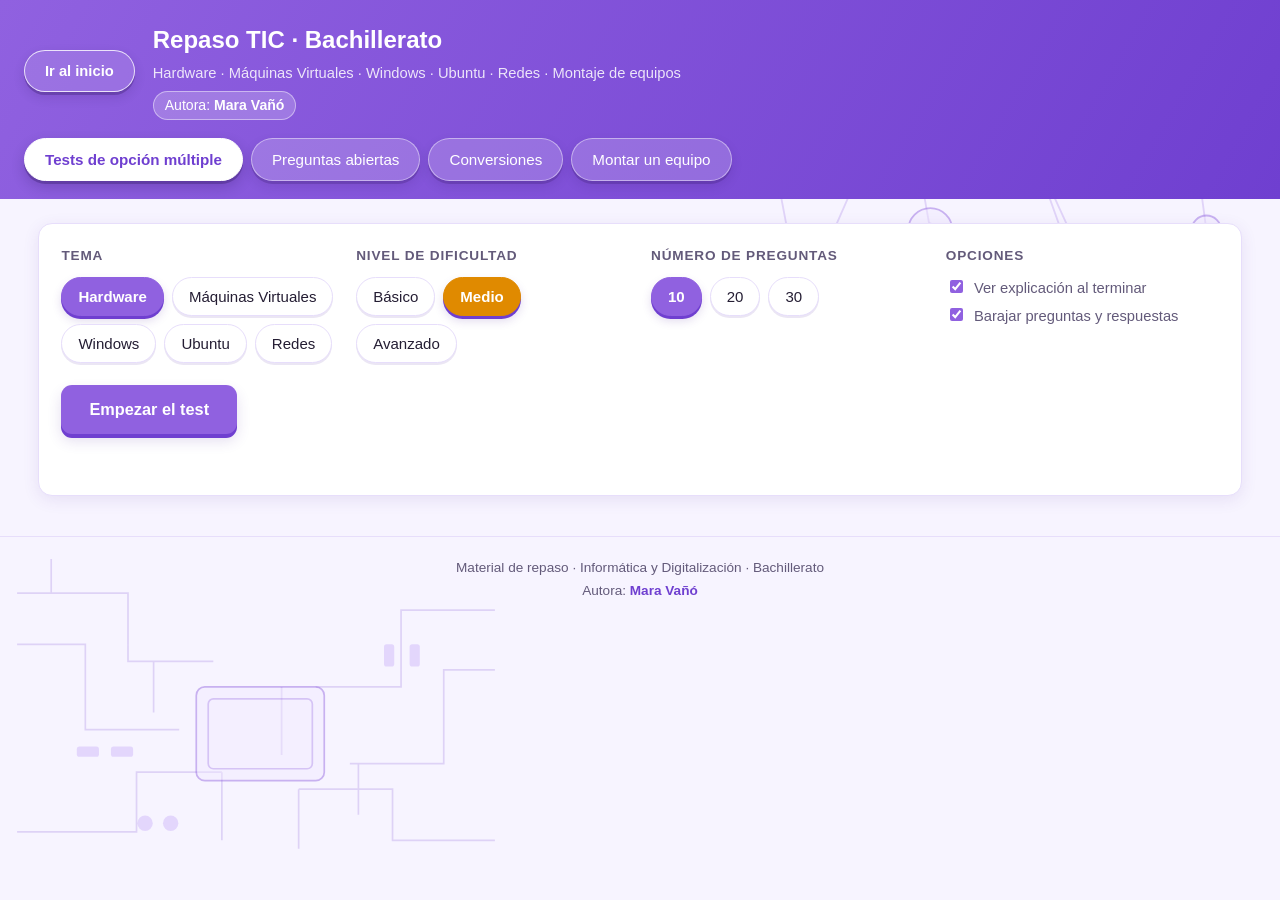
==== index.html @ de8f8660 "Anadir taller de montaje 3D con Three.js incluido sin conexion" ====
<!DOCTYPE html>
<html lang="es">
<head>
<meta charset="UTF-8">
<meta name="viewport" content="width=device-width, initial-scale=1.0">
<title>Repaso TIC · Bachillerato · Mara Vañó</title>
<style>
/* =========================================================
   Repaso TIC · Bachillerato
   Hoja de estilos principal
   ========================================================= */

:root{
  --azul:#9061e0;
  --azul-oscuro:#6f3fd0;
  --azul-claro:#f1e9ff;
  --verde:#189a4a;
  --verde-claro:#e4f7eb;
  --rojo:#d92b2b;
  --rojo-claro:#fdeaea;
  --ambar:#e08a00;
  --fondo:#f7f4ff;
  --tarjeta:#ffffff;
  --texto:#241d33;
  --texto-suave:#635a7a;
  --borde:#e7defb;
  --radio:14px;
  --sombra:0 4px 16px rgba(90,50,160,.10);
}

*{box-sizing:border-box}

body{
  margin:0;
  font-family:"Segoe UI",Roboto,Helvetica,Arial,sans-serif;
  background-color:var(--fondo);
  /* Ilustraciones inline (SVG): red de equipos y placa de hardware.
     No requieren internet ni ficheros externos. */
  background-image:
    url("[data-uri]"),
    url("[data-uri]");
  background-repeat:no-repeat,no-repeat;
  background-position:right top,left bottom;
  background-size:min(46vw,620px) auto,min(40vw,520px) auto;
  background-attachment:fixed,fixed;
  color:var(--texto);
  line-height:1.5;
}

/* ---------- Cabecera ---------- */
.cabecera{
  background:linear-gradient(120deg,var(--azul),var(--azul-oscuro));
  color:#fff;
  padding:22px 24px 18px;
  display:flex;
  flex-wrap:wrap;
  gap:18px;
  align-items:center;
  justify-content:space-between;
}
.cabecera h1{margin:0;font-size:1.5rem}
.cabecera-info{margin-right:auto}
.cabecera-info p{margin:4px 0 0;opacity:.85;font-size:.92rem}
.cabecera-info .autora{
  margin-top:7px;
  opacity:1;
  font-size:.88rem;
  background:rgba(255,255,255,.20);
  border:1px solid rgba(255,255,255,.45);
  display:inline-block;
  padding:3px 11px;
  border-radius:999px;
}
.cabecera-info .autora strong{font-weight:700}

.nav-modos{display:flex;gap:8px;flex-wrap:wrap}
.btn-nav{
  background:rgba(255,255,255,.18);
  color:#fff;
  border:1px solid rgba(255,255,255,.45);
  padding:12px 20px;
  border-radius:999px;
  font-size:.95rem;
  font-weight:500;
  cursor:pointer;
  transition:.15s;
  box-shadow:0 3px 0 rgba(45,20,90,.22),0 5px 12px rgba(30,10,70,.12);
}
.btn-nav:hover{background:rgba(255,255,255,.3);transform:translateY(-1px)}
.btn-nav:active{transform:translateY(2px);box-shadow:0 1px 0 rgba(45,20,90,.22)}
.btn-nav.activo{
  background:#fff;color:var(--azul-oscuro);font-weight:700;border-color:#fff;
  box-shadow:0 3px 0 rgba(45,20,90,.3),0 6px 14px rgba(20,5,60,.2);
}
.btn-inicio{
  background:rgba(255,255,255,.12);color:#fff;
  border:1.5px solid rgba(255,255,255,.8);
  padding:12px 20px;border-radius:999px;font-size:.92rem;font-weight:700;
  cursor:pointer;transition:.15s;
  box-shadow:0 3px 0 rgba(45,20,90,.28),0 5px 12px rgba(30,10,70,.14);
}
.btn-inicio:hover{background:rgba(255,255,255,.26);transform:translateY(-1px)}
.btn-inicio:active{transform:translateY(2px);box-shadow:0 1px 0 rgba(45,20,90,.28)}

/* ---------- Estructura ---------- */
main{
  max-width:1600px;
  width:100%;
  margin:0 auto;
  padding:24px clamp(16px,3vw,44px) 40px;
}
.panel{display:block}
.test-oculto{display:none !important}

/* ---------- Bloques de configuración ---------- */
.config{
  background:var(--tarjeta);
  border:1px solid var(--borde);
  border-radius:var(--radio);
  box-shadow:var(--sombra);
  padding:22px;
  display:grid;
  grid-template-columns:repeat(4,minmax(0,1fr));
  gap:22px;
  align-items:start;
}
.bloque-config h2{
  font-size:.85rem;
  text-transform:uppercase;
  letter-spacing:.06em;
  color:var(--texto-suave);
  margin:0 0 10px;
}
.chips{display:flex;flex-wrap:wrap;gap:8px}
.chip{
  background:#fff;
  border:1.5px solid var(--borde);
  color:var(--texto);
  padding:10px 16px;
  border-radius:999px;
  font-size:.94rem;
  cursor:pointer;
  transition:.15s;
  box-shadow:0 2px 0 rgba(90,50,160,.12);
}
.chip:hover{border-color:var(--azul);color:var(--azul);transform:translateY(-1px)}
.chip:active{transform:translateY(2px);box-shadow:none}
.chip.activo{
  background:var(--azul);border-color:var(--azul);color:#fff;font-weight:700;
  box-shadow:0 3px 0 var(--azul-oscuro),0 5px 10px rgba(90,50,160,.18);
}
.chip.nivel-basico.activo{background:var(--verde);border-color:var(--verde)}
.chip.nivel-medio.activo{background:var(--ambar);border-color:var(--ambar)}
.chip.nivel-avanzado.activo{background:var(--rojo);border-color:var(--rojo)}
.chip[disabled]{opacity:.45;cursor:not-allowed}

.opcion{display:block;font-size:.92rem;margin:6px 0;color:var(--texto-suave);cursor:pointer}
.opcion input{margin-right:7px;accent-color:var(--azul)}

.btn-grande{
  background:var(--azul);
  color:#fff;
  border:none;
  padding:15px 28px;
  border-radius:11px;
  font-size:1.02rem;
  font-weight:700;
  cursor:pointer;
  transition:.15s;
  grid-column:1/-1;
  justify-self:start;
  box-shadow:0 4px 0 var(--azul-oscuro),0 7px 14px rgba(90,50,160,.16);
}
.btn-grande:hover{background:var(--azul-oscuro);transform:translateY(-1px)}
.btn-grande:active{transform:translateY(3px);box-shadow:0 1px 0 var(--azul-oscuro)}
.btn-grande.secundario{
  background:#fff;color:var(--azul);border:1.5px solid var(--azul);
  box-shadow:0 4px 0 var(--azul-claro),0 7px 14px rgba(90,50,160,.1);
}
.btn-grande.secundario:hover{background:var(--azul-claro)}
.btn-grande.secundario:active{box-shadow:0 1px 0 var(--azul-claro)}

.aviso{grid-column:1/-1;margin:0;color:var(--rojo);font-size:.9rem;min-height:1.2em}

/* ---------- Barra de progreso ---------- */
.barra-progreso{
  display:flex;
  align-items:center;
  gap:14px;
  background:var(--tarjeta);
  border:1px solid var(--borde);
  border-radius:var(--radio);
  padding:12px 16px;
  margin-bottom:16px;
  box-shadow:var(--sombra);
  flex-wrap:wrap;
  font-size:.92rem;
}
.barra-progreso span{font-weight:600;color:var(--texto-suave)}
.progreso{flex:1;min-width:140px;height:8px;background:var(--borde);border-radius:999px;overflow:hidden}
.progreso-relleno{height:100%;width:0;background:linear-gradient(90deg,var(--azul),#b794f6);transition:width .3s}
.btn-peq{
  background:#fff;border:1.5px solid var(--borde);color:var(--texto-suave);
  padding:8px 14px;border-radius:8px;cursor:pointer;font-size:.86rem;font-weight:600;
  box-shadow:0 2px 0 var(--borde);
}
.btn-peq:hover{border-color:var(--rojo);color:var(--rojo)}
.btn-peq:active{transform:translateY(2px);box-shadow:none}

/* ---------- Preguntas de test ---------- */
.tarjeta-pregunta{
  background:var(--tarjeta);
  border:1px solid var(--borde);
  border-radius:var(--radio);
  box-shadow:var(--sombra);
  padding:22px;
  margin-bottom:16px;
}
.etiqueta-tema{
  display:inline-block;
  background:var(--azul-claro);
  color:var(--azul-oscuro);
  font-size:.75rem;
  font-weight:700;
  text-transform:uppercase;
  letter-spacing:.05em;
  padding:4px 10px;
  border-radius:999px;
  margin:0 0 10px;
}
.num-pregunta{color:var(--texto-suave);font-size:.85rem;margin:0 0 4px;font-weight:600}
.tarjeta-pregunta h3{margin:0 0 16px;font-size:1.05rem;font-weight:600}

.opciones{display:grid;gap:9px}
.opcion-test{
  display:flex;
  align-items:flex-start;
  gap:11px;
  border:1.5px solid var(--borde);
  background:#fdfbff;
  border-radius:10px;
  padding:11px 14px;
  cursor:pointer;
  transition:.12s;
  font-size:.95rem;
}
.opcion-test:hover{border-color:var(--azul);background:var(--azul-claro)}
.opcion-test input{margin-top:3px;accent-color:var(--azul);flex-shrink:0}
.opcion-test.sel{border-color:var(--azul);background:var(--azul-claro);font-weight:600}

/* Estados tras corregir */
.opcion-test.correcta{border-color:var(--verde);background:var(--verde-claro);font-weight:600}
.opcion-test.incorrecta{border-color:var(--rojo);background:var(--rojo-claro)}
.opcion-test.bloqueada{pointer-events:none;opacity:.75}
.opcion-test.correcta.bloqueada{opacity:1}

.explicacion{
  margin-top:14px;
  padding:12px 14px;
  border-radius:10px;
  font-size:.9rem;
  background:#fff8e6;
  border-left:4px solid var(--ambar);
}
.explicacion b{color:var(--ambar)}

.acciones{display:flex;gap:10px;flex-wrap:wrap;margin-top:6px}
.acciones .btn-grande{grid-column:auto;justify-self:auto}

/* ---------- Resultado ---------- */
.tarjeta-resultado{
  background-color:var(--tarjeta);
  background-image:url("[data-uri]");
  background-repeat:no-repeat;
  background-position:right -30px bottom -30px;
  background-size:280px auto;
  border:1px solid var(--borde);
  border-radius:var(--radio);
  box-shadow:var(--sombra);
  padding:28px 22px;
  text-align:center;
  margin-bottom:18px;
}
.tarjeta-resultado h2{margin:0 0 8px}
.nota{
  font-size:3.4rem;
  font-weight:800;
  color:var(--azul);
  margin:6px 0;
}
.nota.sobresaliente{color:var(--verde)}
.nota.suficiente{color:var(--ambar)}
.nota.suspenso{color:var(--rojo)}
.mensaje-resultado{font-size:1.05rem;color:var(--texto-suave);margin-top:4px}
.botones-resultado{display:flex;gap:10px;justify-content:center;flex-wrap:wrap;margin-top:16px}
.botones-resultado .btn-grande{grid-column:auto}

/* ---------- Preguntas abiertas ---------- */
#respuesta-alumno{
  width:100%;
  border:1.5px solid var(--borde);
  border-radius:10px;
  padding:12px 14px;
  font-family:inherit;
  font-size:1rem;
  resize:vertical;
  background:#fdfbff;
}
#respuesta-alumno:focus{outline:none;border-color:var(--azul);background:#fff}

.veredicto{
  display:flex;
  gap:14px;
  align-items:flex-start;
  margin-top:16px;
  padding:16px;
  border-radius:12px;
  border:1.5px solid;
}
.veredicto.ok{background:var(--verde-claro);border-color:var(--verde)}
.veredicto.ko{background:var(--rojo-claro);border-color:var(--rojo)}
.veredicto-icono{font-size:1.9rem;line-height:1}
.veredicto-texto strong{font-size:1.05rem}
.veredicto.ok .veredicto-texto strong{color:var(--verde)}
.veredicto.ko .veredicto-texto strong{color:var(--rojo)}
.veredicto-texto p{margin:5px 0 0;font-size:.93rem;color:var(--texto-suave)}
.respuesta-correcta{font-weight:600;color:var(--texto) !important}

/* ---------- Revisión detallada ---------- */
#revision{display:grid;gap:12px}
.item-revision{
  background:var(--tarjeta);
  border:1px solid var(--borde);
  border-left:5px solid var(--borde);
  border-radius:10px;
  padding:14px 16px;
  font-size:.93rem;
}
.item-revision.ok{border-left-color:var(--verde)}
.item-revision.ko{border-left-color:var(--rojo)}
.item-revision .preg{font-weight:600;margin:0 0 6px}
.item-revision .resp{margin:3px 0;color:var(--texto-suave)}
.item-revision .resp b.ok{color:var(--verde)}
.item-revision .resp b.ko{color:var(--rojo)}

/* ---------- Conversiones ---------- */
.conv-intro{
  background-color:var(--tarjeta);
  background-image:url("[data-uri]");
  background-repeat:no-repeat;
  background-position:right -20px center;
  background-size:270px auto;
  border:1px solid var(--borde);
  border-radius:var(--radio);
  box-shadow:var(--sombra);
  padding:18px 22px;
  margin-bottom:16px;
}
.conv-intro h2{margin:0 0 6px;font-size:1.2rem}
.conv-intro p{margin:0;color:var(--texto-suave);font-size:.93rem}

.conv-grid{display:grid;grid-template-columns:repeat(auto-fit,minmax(330px,1fr));gap:16px}
.conv-card{
  background:var(--tarjeta);
  border:1px solid var(--borde);
  border-radius:var(--radio);
  box-shadow:var(--sombra);
  padding:20px;
}
.conv-card h3{margin:0 0 16px;font-size:1.1rem}
.conv-bloque{
  border-top:1px solid var(--borde);
  padding-top:14px;
  margin-top:14px;
}
.conv-bloque:first-of-type{border-top:none;padding-top:0;margin-top:0}
.conv-bloque h4{
  margin:0 0 10px;font-size:.82rem;text-transform:uppercase;
  letter-spacing:.06em;color:var(--texto-suave);
}
.conv-fila{display:flex;flex-wrap:wrap;gap:10px;align-items:flex-end;margin-bottom:12px}
.conv-fila label{
  display:flex;flex-direction:column;gap:4px;
  font-size:.82rem;font-weight:600;color:var(--texto-suave);flex:1;min-width:92px;
}
.conv-fila input,.conv-fila select{
  width:100%;padding:9px 10px;font:inherit;font-size:.95rem;
  border:1.5px solid var(--borde);border-radius:9px;background:#fdfbff;color:var(--texto);
}
.conv-fila input:focus,.conv-fila select:focus{outline:none;border-color:var(--azul);background:#fff}
.conv-card .btn-grande{padding:13px 22px;font-size:.95rem}

.conv-resultado{
  display:flex;align-items:baseline;gap:10px;flex-wrap:wrap;
  background:var(--azul-claro);border-radius:10px;padding:12px 14px;margin-top:14px;
}
.conv-resultado-titulo{
  font-size:.78rem;text-transform:uppercase;letter-spacing:.05em;color:var(--texto-suave);
}
.conv-resultado strong{font-size:1.4rem;color:var(--azul-oscuro);word-break:break-word}
.conv-explicacion{
  margin-top:10px;padding:11px 13px;font-size:.89rem;line-height:1.55;
  background:#fff8e6;border-left:4px solid var(--ambar);border-radius:9px;
}
.conv-nota{margin:0 0 12px;font-size:.85rem;color:var(--texto-suave);line-height:1.45}
.conv-enunciado{
  background:#fdfbff;border:1px solid var(--borde);border-radius:9px;
  padding:11px 13px;font-size:.95rem;margin:0 0 12px;
}
.conv-feedback{
  margin-top:12px;padding:12px 14px;border-radius:10px;font-size:.92rem;line-height:1.5;
  border:1.5px solid;
}
.conv-feedback.conv-ok{background:var(--verde-claro);border-color:var(--verde)}
.conv-feedback.conv-ko{background:var(--rojo-claro);border-color:var(--rojo)}
.conv-feedback.conv-aviso{background:#fff8e6;border-color:var(--ambar)}
.conv-marcador{margin:10px 0 0;font-size:.85rem;font-weight:600;color:var(--texto-suave)}

/* ---------- Montar un equipo ---------- */
.mont-intro{background-image:none}
.mont-subnav{display:flex;gap:10px;flex-wrap:wrap;margin-bottom:16px}

.mont-config{grid-template-columns:1fr 2fr}
.mont-config-info p{margin:0;font-size:.93rem;color:var(--texto-suave);line-height:1.55}

.mont-layout{
  display:grid;
  grid-template-columns:minmax(260px,.9fr) minmax(320px,1.3fr) minmax(250px,.9fr);
  gap:16px;
  align-items:start;
}
.mont-card{
  background:var(--tarjeta);
  border:1px solid var(--borde);
  border-radius:var(--radio);
  box-shadow:var(--sombra);
  padding:18px;
}
.mont-card-titulo{margin:0 0 12px;font-size:1.05rem}
.mont-nota{margin:0 0 12px;font-size:.85rem;color:var(--texto-suave);line-height:1.5}
.mont-paso-card h3{margin:0 0 8px;font-size:1.05rem}
.mont-paso-card p{font-size:.94rem;line-height:1.55;margin:0 0 10px}
.mont-parcial{
  display:inline-block;background:var(--azul-claro);color:var(--azul-oscuro);
  font-size:.8rem;font-weight:700;padding:4px 10px;border-radius:999px;margin:2px 0 12px !important;
}
.mont-ayuda{
  margin:12px 0;padding:11px 13px;font-size:.89rem;line-height:1.55;
  background:#fff8e6;border-left:4px solid var(--ambar);border-radius:9px;
}
.mont-feedback{
  margin-top:14px;padding:12px 14px;border-radius:10px;
  font-size:.9rem;line-height:1.55;border:1.5px solid;
}
.mont-feedback.ok{background:var(--verde-claro);border-color:var(--verde)}
.mont-feedback.ko{background:var(--rojo-claro);border-color:var(--rojo)}
.mont-feedback.aviso{background:#fff8e6;border-color:var(--ambar)}
.mont-feedback ul{margin:8px 0 0;padding-left:20px}
.mont-feedback li{margin:3px 0}
.mont-paso-card .btn-grande{grid-column:auto;justify-self:start;margin-top:14px}

.mont-board{
  display:grid;
  grid-template-columns:repeat(auto-fit,minmax(130px,1fr));
  gap:10px;
  padding:14px;
  border:2px solid #cfe3cf;
  border-radius:12px;
  background-color:#eff7ef;
  background-image:repeating-linear-gradient(0deg,rgba(24,154,74,.05) 0 1px,transparent 1px 22px),
                   repeating-linear-gradient(90deg,rgba(24,154,74,.05) 0 1px,transparent 1px 22px);
}
.mont-slot{
  min-height:88px;
  display:flex;flex-direction:column;align-items:center;justify-content:center;
  gap:4px;text-align:center;padding:8px;
  background:rgba(255,255,255,.95);
  border:1.5px dashed #9dbb9d;border-radius:10px;
  cursor:pointer;transition:.15s;color:var(--texto);font:inherit;
  box-shadow:0 2px 0 rgba(24,154,74,.10);
}
.mont-slot:hover{border-color:var(--azul);transform:translateY(-1px)}
.mont-slot.requerido{border-color:var(--azul);border-style:solid;box-shadow:0 0 0 3px var(--azul-claro)}
.mont-slot.ocupado{border-style:solid;border-color:var(--verde);background:var(--verde-claro)}
.mont-slot.bloqueado{pointer-events:none;opacity:.92}
.mont-slot-icono{font-size:1.5rem;line-height:1}
.mont-slot-label{font-size:.78rem;font-weight:700;line-height:1.25}
.mont-slot-chips{display:flex;flex-direction:column;gap:3px;align-items:center}
.mont-chip{
  background:var(--verde);color:#fff;font-size:.7rem;font-weight:600;
  padding:2px 7px;border-radius:999px;line-height:1.3;
}

.mont-piezas{display:grid;grid-template-columns:repeat(auto-fill,minmax(125px,1fr));gap:8px;max-height:440px;overflow:auto;padding-right:2px}
.mont-pieza{
  display:flex;flex-direction:column;align-items:center;justify-content:center;
  gap:5px;text-align:center;padding:10px 6px;min-height:76px;
  background:#fdfbff;border:1.5px solid var(--borde);border-radius:10px;
  cursor:pointer;transition:.12s;color:var(--texto);font:inherit;font-size:.8rem;
}
.mont-pieza:hover{border-color:var(--azul);background:var(--azul-claro)}
.mont-pieza.seleccionada{
  border-color:var(--azul);background:var(--azul-claro);font-weight:700;
  box-shadow:0 0 0 3px var(--azul);transform:translateY(-1px);
}
.mont-pieza.usada{opacity:.5;background:#f4f2f7}
.mont-pieza-icono{font-size:1.45rem;line-height:1}
.mont-pieza-label{line-height:1.25}

/* Configurador */
.conf-config{grid-template-columns:1fr 1fr}
.conf-presupuesto{margin:0;font-size:1.8rem;font-weight:800;color:var(--verde)}
.conf-categorias{
  grid-column:1/-1;
  display:grid;grid-template-columns:repeat(auto-fit,minmax(195px,1fr));gap:12px;
}
.conf-card{background:#fdfbff;border:1px solid var(--borde);border-radius:11px;padding:13px}
.conf-card h4{margin:0 0 9px;font-size:.88rem;color:var(--texto-suave)}
.conf-card select{
  width:100%;padding:9px 10px;font:inherit;font-size:.88rem;
  border:1.5px solid var(--borde);border-radius:9px;background:#fff;color:var(--texto);
}
.conf-card select:focus{outline:none;border-color:var(--azul)}
.conf-resumen{margin-top:16px}
.conf-resumen .mont-card{max-width:700px}
.conf-datos{display:grid;grid-template-columns:repeat(auto-fit,minmax(160px,1fr));gap:10px}
.conf-datos div{
  background:var(--azul-claro);border-radius:9px;padding:10px 12px;
  display:flex;flex-direction:column;gap:2px;
}
.conf-datos span{font-size:.76rem;text-transform:uppercase;letter-spacing:.04em;color:var(--texto-suave)}
.conf-datos strong{font-size:1.2rem;color:var(--azul-oscuro)}
.conf-progreso{width:100%;margin:16px 0 6px}
.conf-barra-relleno{height:100%;width:0;background:linear-gradient(90deg,var(--verde),#7ed6a5);transition:width .3s}
.conf-barra-relleno.excedido{background:linear-gradient(90deg,var(--rojo),#ff9b9b)}
.conf-correcto{color:var(--verde);font-weight:600}

/* ---------- Simulador sencillo: elige una pieza ---------- */
.mont-opciones{display:grid;gap:10px}
.mont-opcion{
  display:flex;align-items:center;gap:12px;width:100%;
  background:#fff;border:2px solid var(--borde);border-radius:12px;
  padding:14px 16px;font:inherit;font-size:1rem;font-weight:600;color:var(--texto);
  cursor:pointer;text-align:left;transition:.15s;box-shadow:0 3px 0 var(--borde);
}
.mont-opcion:hover{border-color:var(--azul);background:var(--azul-claro);transform:translateY(-1px)}
.mont-opcion-icono{font-size:1.8rem;line-height:1;flex-shrink:0}
.mont-opcion.correcta{border-color:var(--verde);background:var(--verde-claro);box-shadow:0 3px 0 var(--verde)}
.mont-opcion.incorrecta{border-color:var(--rojo);background:var(--rojo-claro);box-shadow:0 3px 0 var(--rojo)}
.mont-opcion.bloqueada{pointer-events:none;opacity:.75}
.mont-opcion.correcta.bloqueada{opacity:1}

.mont-checklist{display:grid;gap:8px}
.mont-check-item{
  display:flex;align-items:center;gap:10px;padding:9px 11px;
  border:1.5px solid var(--borde);border-radius:10px;background:#fdfbff;
  font-size:.9rem;color:var(--texto-suave);
}
.mont-check-item.actual{border-color:var(--azul);background:var(--azul-claro);color:var(--texto);font-weight:700}
.mont-check-item.hecho{border-color:var(--verde);background:var(--verde-claro);color:var(--verde);font-weight:600}
.mont-check-icono{
  width:24px;height:24px;display:grid;place-items:center;border-radius:50%;
  background:#fff;border:1.5px solid var(--borde);font-size:.85rem;flex-shrink:0;
}
.mont-check-item.hecho .mont-check-icono{background:var(--verde);border-color:var(--verde);color:#fff;font-weight:700}

/* ---------- Taller visual: arrastrar piezas ---------- */
.mont-banco{
  display:grid;grid-template-columns:repeat(2,minmax(0,1fr));gap:12px;
  padding:16px;border:3px solid #cfe3cf;border-radius:14px;
  background-color:#eff7ef;
  background-image:repeating-linear-gradient(0deg,rgba(24,154,74,.06) 0 1px,transparent 1px 24px),
                   repeating-linear-gradient(90deg,rgba(24,154,74,.06) 0 1px,transparent 1px 24px);
}
.mont-zona{
  min-height:115px;display:flex;flex-direction:column;align-items:center;justify-content:center;
  gap:5px;text-align:center;padding:10px;
  background:rgba(255,255,255,.95);border:2px dashed #9dbb9d;border-radius:12px;
  font:inherit;color:var(--texto);transition:.15s;
}
.mont-zona:hover{border-color:var(--azul);transform:translateY(-1px)}
.mont-zona.destacada{
  border:2px solid var(--azul);background:#fff;
  box-shadow:0 0 0 4px var(--azul-claro);animation:mont-brillo 1.8s ease-in-out infinite;
}
.mont-zona.arrastrando{background:var(--azul-claro);transform:scale(1.03)}
.mont-zona.ocupada{border-style:solid;border-color:var(--verde);background:var(--verde-claro)}
.mont-zona-icono{font-size:2rem;line-height:1}
.mont-zona-label{font-size:.85rem;font-weight:700;line-height:1.25}
.mont-instalada{
  background:var(--verde);color:#fff;font-size:.72rem;font-weight:700;
  padding:3px 9px;border-radius:999px;line-height:1.3;
}
@keyframes mont-brillo{
  0%,100%{box-shadow:0 0 0 3px var(--azul-claro)}
  50%{box-shadow:0 0 0 8px rgba(144,97,224,.14)}
}
.mont-pieza-activa{
  display:flex;align-items:center;gap:14px;
  background:#fff;border:2px solid var(--azul);border-radius:14px;
  padding:15px 16px;cursor:grab;user-select:none;
  box-shadow:0 4px 0 var(--azul-claro),0 8px 16px rgba(90,50,160,.14);
}
.mont-pieza-activa:active{cursor:grabbing}
.mont-pieza-activa-icono{font-size:2.4rem;line-height:1;flex-shrink:0}
.mont-pieza-activa-label{font-size:1.02rem;font-weight:700}
.mont-pieza-activa.colocada{border-color:var(--verde);opacity:.75;cursor:default}
.mont-segundo-titulo{margin-top:20px !important}

/* ---------- Escena 3D ---------- */
.t3d-canvas{
  width:100%;height:420px;border-radius:12px;overflow:hidden;
  border:1px solid var(--borde);
  background:linear-gradient(180deg,#f3edff 0%,#e9f5ea 100%);
}
.t3d-canvas canvas{display:block;width:100%;height:100%}
.t3d-slots{display:flex;flex-wrap:wrap;gap:6px;margin-top:6px}
.t3d-slots .btn-peq.destacado{border-color:var(--azul);color:var(--azul);background:var(--azul-claro)}
#t3d-pieza{width:100%;justify-content:flex-start;text-align:left}
#t3d-pieza.seleccionada{border-color:var(--verde);background:var(--verde-claro);box-shadow:0 0 0 3px var(--verde)}

footer{
  text-align:center;
  padding:18px;
  color:var(--texto-suave);
  font-size:.85rem;
  border-top:1px solid var(--borde);
}
footer p{margin:3px 0}
footer .autora-pie strong{color:var(--azul-oscuro)}

@media (max-width:1100px){
  .config{grid-template-columns:repeat(2,minmax(0,1fr))}
}

@media (max-width:640px){
  .config{grid-template-columns:1fr}
  .cabecera{flex-direction:column;align-items:flex-start}
  .nota{font-size:2.6rem}
  body{background-size:90vw auto,80vw auto;background-attachment:scroll,scroll}
  .conv-intro,.tarjeta-resultado{background-image:none}
}

@media (max-width:1100px){
  .mont-layout{grid-template-columns:1fr 1fr}
  .mont-layout .mont-paso-card{grid-column:1/-1}
  .mont-piezas{max-height:none}
}

@media (max-width:760px){
  .mont-layout,.mont-config,.conf-config{grid-template-columns:1fr}
  .conf-categorias{grid-column:auto}
  .mont-slot{min-height:74px}
}

</style>
</head>
<body>

<header class="cabecera">
  <button class="btn-inicio" id="btn-inicio" title="Salir de la actividad y volver al inicio">Ir al inicio</button>
  <div class="cabecera-info">
    <h1>Repaso TIC · Bachillerato</h1>
    <p>Hardware · Máquinas Virtuales · Windows · Ubuntu · Redes · Montaje de equipos</p>
    <p class="autora">Autora: <strong>Mara Vañó</strong></p>
  </div>
  <nav class="nav-modos">
    <button class="btn-nav activo" data-modo="test">Tests de opción múltiple</button>
    <button class="btn-nav" data-modo="abiertas">Preguntas abiertas</button>
    <button class="btn-nav" data-modo="conversiones">Conversiones</button>
    <button class="btn-nav" data-modo="montaje">Montar un equipo</button>
  </nav>
</header>

<main>

  <!-- ================= BLOQUE 1: TESTS ================= -->
  <section id="panel-test" class="panel">

    <div class="config" id="config-test">
      <div class="bloque-config">
        <h2>Tema</h2>
        <div class="chips" id="chips-tema"></div>
      </div>

      <div class="bloque-config">
        <h2>Nivel de dificultad</h2>
        <div class="chips" id="chips-nivel">
          <button class="chip" data-nivel="basico">Básico</button>
          <button class="chip activo" data-nivel="medio">Medio</button>
          <button class="chip" data-nivel="avanzado">Avanzado</button>
        </div>
      </div>

      <div class="bloque-config">
        <h2>Número de preguntas</h2>
        <div class="chips" id="chips-numero">
          <button class="chip activo" data-numero="10">10</button>
          <button class="chip" data-numero="20">20</button>
          <button class="chip" data-numero="30">30</button>
        </div>
      </div>

      <div class="bloque-config">
        <h2>Opciones</h2>
        <label class="opcion"><input type="checkbox" id="chk-explicacion" checked> Ver explicación al terminar</label>
        <label class="opcion"><input type="checkbox" id="chk-aleatorio" checked> Barajar preguntas y respuestas</label>
      </div>

      <button class="btn-grande" id="btn-empezar">Empezar el test</button>
      <p class="aviso" id="aviso-test"></p>
    </div>

    <div class="test-oculto" id="zona-test">
      <div class="barra-progreso">
        <div class="progreso">
          <div class="progreso-relleno" id="barra-avance"></div>
        </div>
        <span id="contador">Pregunta 1 / 10</span>
        <span id="marcador-vivo">Aciertos: 0</span>
        <button class="btn-peq" id="btn-salir">Salir</button>
      </div>

      <div id="contenedor-preguntas"></div>

      <div class="acciones">
        <button class="btn-grande" id="btn-terminar">Terminar y corregir</button>
      </div>
    </div>

    <div class="test-oculto" id="zona-resultado">
      <div class="tarjeta-resultado">
        <h2 id="titulo-resultado"></h2>
        <div class="nota" id="nota-final"></div>
        <p id="detalle-resultado"></p>
        <p class="mensaje-resultado" id="mensaje-resultado"></p>
        <div class="botones-resultado">
          <button class="btn-grande" id="btn-repetir">Repetir test</button>
          <button class="btn-grande secundario" id="btn-cambiar">Cambiar tema o nivel</button>
        </div>
      </div>
      <div id="revision"></div>
    </div>

  </section>

  <!-- ================= BLOQUE 2: PREGUNTAS ABIERTAS ================= -->
  <section id="panel-abiertas" class="panel test-oculto">

    <div class="config" id="config-abiertas">
      <div class="bloque-config">
        <h2>Tema</h2>
        <div class="chips" id="chips-tema-abiertas"></div>
      </div>
      <div class="bloque-config">
        <h2>Nivel de dificultad</h2>
        <div class="chips" id="chips-nivel-abiertas">
          <button class="chip activo" data-nivel="todos">Todos</button>
          <button class="chip" data-nivel="basico">Básico</button>
          <button class="chip" data-nivel="medio">Medio</button>
          <button class="chip" data-nivel="avanzado">Avanzado</button>
        </div>
      </div>
      <button class="btn-grande" id="btn-empezar-abiertas">Empezar</button>
      <p class="aviso" id="aviso-abiertas"></p>
    </div>

    <div class="test-oculto" id="zona-abiertas">
      <div class="barra-progreso">
        <span id="contador-abiertas"></span>
        <span id="marcador-abiertas">Correctas: 0 / 0</span>
        <button class="btn-peq" id="btn-salir-abiertas">Salir</button>
      </div>

      <div class="tarjeta-pregunta" id="tarjeta-abierta">
        <p class="etiqueta-tema" id="etiqueta-abierta"></p>
        <h2 id="enunciado-abierta"></h2>
        <textarea id="respuesta-alumno" rows="3" placeholder="Escribe aquí tu respuesta…"></textarea>
        <div class="acciones">
          <button class="btn-grande" id="btn-comprobar-abierta">Comprobar respuesta</button>
          <button class="btn-grande secundario" id="btn-siguiente-abierta" hidden>Siguiente pregunta</button>
        </div>
        <div class="veredicto test-oculto" id="veredicto">
          <div class="veredicto-icono" id="veredicto-icono"></div>
          <div class="veredicto-texto">
            <strong id="veredicto-titulo"></strong>
            <p id="veredicto-explicacion"></p>
            <p class="respuesta-correcta" id="respuesta-correcta"></p>
          </div>
        </div>
      </div>
    </div>

    <div class="test-oculto" id="zona-resultado-abiertas">
      <div class="tarjeta-resultado">
        <h2>Resultado</h2>
        <div class="nota" id="nota-abiertas"></div>
        <p id="detalle-abiertas"></p>
        <div class="botones-resultado">
          <button class="btn-grande" id="btn-repetir-abiertas">Repetir</button>
          <button class="btn-grande secundario" id="btn-cambiar-abiertas">Cambiar tema</button>
        </div>
      </div>
    </div>

  </section>

  <!-- ================= BLOQUE 3: CONVERSIONES ================= -->
  <section id="panel-conversiones" class="panel test-oculto">

    <div class="conv-intro">
      <h2>Práctica de conversiones</h2>
      <p>Convierte unidades de almacenamiento (GB, MB, KB, TB) en base binaria (1024) y números binarios a decimal.
         Usa la calculadora para ver el resultado y su explicación, o resuelve ejercicios aleatorios.</p>
    </div>

    <div class="conv-grid">

      <!-- Unidades de almacenamiento -->
      <div class="conv-card">
        <h3>Unidades de almacenamiento</h3>

        <div class="conv-bloque">
          <h4>Calculadora</h4>
          <div class="conv-fila">
            <label>Cantidad
              <input type="text" inputmode="decimal" id="conv-valor" value="2.5" placeholder="Ej.: 2.5">
            </label>
            <label>Desde
              <select id="conv-desde">
                <option value="TB">TB</option>
                <option value="GB" selected>GB</option>
                <option value="MB">MB</option>
                <option value="KB">KB</option>
              </select>
            </label>
            <label>Hasta
              <select id="conv-hasta">
                <option value="TB">TB</option>
                <option value="GB">GB</option>
                <option value="MB" selected>MB</option>
                <option value="KB">KB</option>
              </select>
            </label>
          </div>
          <p class="conv-nota">Usamos siempre base binaria: 1 KB = 1024 B, 1 MB = 1024 KB, 1 GB = 1024 MB y 1 TB = 1024 GB.</p>
          <button class="btn-grande" id="btn-calcular-unidades">Calcular</button>
          <div class="conv-resultado">
            <span class="conv-resultado-titulo">Resultado</span>
            <strong id="conv-resultado">—</strong>
          </div>
          <div class="conv-explicacion" id="conv-explicacion"></div>
        </div>

        <div class="conv-bloque">
          <h4>Ejercicio aleatorio</h4>
          <p class="conv-enunciado" id="ej-unidades-enunciado"></p>
          <div class="conv-fila">
            <label>Tu respuesta
              <input type="text" inputmode="decimal" id="ej-unidades-respuesta" placeholder="Solo el número">
            </label>
          </div>
          <div class="acciones">
            <button class="btn-grande" id="btn-ej-unidades-comprobar">Comprobar</button>
            <button class="btn-grande secundario" id="btn-ej-unidades-nuevo">Nuevo ejercicio</button>
          </div>
          <div class="conv-feedback test-oculto" id="ej-unidades-feedback"></div>
          <p class="conv-marcador" id="ej-unidades-marcador">Aciertos: 0 / 0</p>
        </div>
      </div>

      <!-- Binario a decimal -->
      <div class="conv-card">
        <h3>Binario a decimal</h3>

        <div class="conv-bloque">
          <h4>Calculadora</h4>
          <div class="conv-fila">
            <label>Número binario
              <input type="text" id="bin-entrada" value="101101" placeholder="Ej.: 101101">
            </label>
          </div>
          <button class="btn-grande" id="btn-calcular-binario">Convertir a decimal</button>
          <div class="conv-resultado">
            <span class="conv-resultado-titulo">Resultado</span>
            <strong id="bin-resultado">—</strong>
          </div>
          <div class="conv-explicacion" id="bin-explicacion"></div>
        </div>

        <div class="conv-bloque">
          <h4>Ejercicio aleatorio</h4>
          <p class="conv-enunciado" id="ej-bin-enunciado"></p>
          <div class="conv-fila">
            <label>Tu respuesta
              <input type="text" inputmode="numeric" id="ej-bin-respuesta" placeholder="Solo el número">
            </label>
          </div>
          <div class="acciones">
            <button class="btn-grande" id="btn-ej-bin-comprobar">Comprobar</button>
            <button class="btn-grande secundario" id="btn-ej-bin-nuevo">Nuevo ejercicio</button>
          </div>
          <div class="conv-feedback test-oculto" id="ej-bin-feedback"></div>
          <p class="conv-marcador" id="ej-bin-marcador">Aciertos: 0 / 0</p>
        </div>
      </div>

    </div>
  </section>

  <!-- ================= BLOQUE 4: MONTAR UN EQUIPO ================= -->
  <section id="panel-montaje" class="panel test-oculto">

    <div class="conv-intro mont-intro">
      <h2>Prácticas de montaje de un equipo</h2>
      <p>Entra en el taller: arrastra cada pieza a su sitio sobre la placa o dentro de la caja, y comprueba si tu configuración es compatible.</p>
    </div>

    <div class="mont-subnav" id="mont-subnav">
      <button class="chip activo" data-sub="simulador">🔧 Simulador de montaje</button>
      <button class="chip" data-sub="configurador">⚙️ Configurador de equipo</button>
      <button class="chip" data-sub="taller3d">🧊 Taller 3D</button>
    </div>

    <!-- ---------- SIMULADOR ---------- -->
    <div id="mont-simulador">

      <div class="config mont-config" id="mont-config-sim">
        <div class="bloque-config">
          <h2>Práctica</h2>
          <div class="chips" id="mont-practicas"></div>
        </div>
        <div class="bloque-config mont-config-info">
          <h2>Cómo funciona</h2>
          <p>En cada paso aparece una pieza: arrástrala a la zona marcada con el borde morado (o pulsa la pieza y después la zona). Si te equivocas, te explicamos por qué. Tu progreso se guarda en este navegador.</p>
        </div>
        <button class="btn-grande" id="mont-empezar">Empezar el montaje</button>
      </div>

      <div class="test-oculto" id="mont-zona">
        <div class="barra-progreso">
          <span id="mont-contador">Paso 1 / 4</span>
          <div class="progreso"><div class="progreso-relleno" id="mont-barra"></div></div>
          <span id="mont-errores">Errores: 0</span>
          <button class="btn-peq" id="mont-salir">Salir</button>
        </div>

        <div class="mont-layout">
          <div class="mont-card mont-paso-card">
            <p class="etiqueta-tema" id="mont-etiqueta"></p>
            <p class="mont-nota" id="mont-subtitulo"></p>
            <h3 id="mont-paso-titulo"></h3>
            <p id="mont-paso-texto"></p>
            <div class="mont-ayuda test-oculto" id="mont-ayuda-texto"></div>
            <div class="acciones">
              <button class="btn-peq" id="mont-pista">Ver pista</button>
              <button class="btn-peq" id="mont-reiniciar">Empezar de nuevo</button>
            </div>
            <div class="mont-feedback test-oculto" id="mont-feedback"></div>
            <button class="btn-grande test-oculto" id="mont-siguiente">Siguiente paso</button>
          </div>

          <div class="mont-card">
            <h3 class="mont-card-titulo">Banco de trabajo</h3>
            <p class="mont-nota" id="mont-subtitulo"></p>
            <div class="mont-banco" id="mont-banco"></div>
          </div>

          <div class="mont-card">
            <h3 class="mont-card-titulo">Pieza a colocar</h3>
            <p class="mont-nota">Arrastra la pieza a la zona marcada, o pulsa la pieza y después la zona.</p>
            <div id="mont-pieza"></div>
            <h3 class="mont-card-titulo mont-segundo-titulo">Tu equipo</h3>
            <div class="mont-checklist" id="mont-checklist"></div>
            <p class="mont-nota" id="mont-progreso-texto"></p>
          </div>
        </div>
      </div>

      <div class="test-oculto" id="mont-zona-resultado">
        <div class="tarjeta-resultado">
          <h2 id="mont-sim-titulo"></h2>
          <div class="nota" id="mont-sim-nota"></div>
          <p id="mont-sim-detalle"></p>
          <p class="mensaje-resultado" id="mont-sim-mensaje"></p>
          <div class="botones-resultado">
            <button class="btn-grande" id="mont-repetir">Repetir práctica</button>
            <button class="btn-grande secundario" id="mont-cambiar">Cambiar práctica</button>
          </div>
        </div>
        <div id="mont-sim-revision"></div>
      </div>
    </div>

    <!-- ---------- CONFIGURADOR ---------- -->
    <div class="test-oculto" id="mont-configurador">
      <div class="config conf-config">
        <div class="bloque-config">
          <h2>Perfil de uso</h2>
          <div class="chips" id="conf-perfiles">
            <button class="chip activo" data-perfil="ofimatica">Ofimática y estudio</button>
            <button class="chip" data-perfil="estudio">Estudio y gaming ligero</button>
            <button class="chip" data-perfil="gaming">Diseño y gaming</button>
          </div>
        </div>
        <div class="bloque-config">
          <h2>Presupuesto máximo</h2>
          <p class="conf-presupuesto" id="conf-presupuesto">650 €</p>
        </div>
        <div class="bloque-config">
          <h2>Elige los componentes</h2>
          <p class="mont-nota">Para cada categoría, selecciona una opción. Después comprueba si todo es compatible.</p>
        </div>
        <div class="conf-categorias" id="conf-categorias"></div>
      </div>

      <div class="conf-resumen">
        <div class="mont-card">
          <h3 class="mont-card-titulo">Resumen de la configuración</h3>
          <div class="conf-datos">
            <div><span>Total</span><strong id="conf-total">0 €</strong></div>
            <div><span>Consumo estimado</span><strong id="conf-consumo">0 W</strong></div>
            <div><span>Fuente recomendada</span><strong id="conf-necesario">≈ 0 W</strong></div>
          </div>
          <div class="progreso conf-progreso"><div class="conf-barra-relleno" id="conf-barra"></div></div>
          <p class="mont-nota">La barra muestra cuánto presupuesto has gastado. Si se pasa, se pone roja.</p>
          <div class="acciones">
            <button class="btn-grande" id="conf-comprobar">Comprobar configuración</button>
            <button class="btn-grande secundario" id="conf-recomendada">Ver configuración de ejemplo</button>
            <button class="btn-peq" id="conf-limpiar">Limpiar</button>
          </div>
          <div class="mont-feedback test-oculto" id="conf-feedback"></div>
        </div>
      </div>
    </div>

    <!-- ---------- TALLER 3D ---------- -->
    <div class="test-oculto" id="mont-taller3d">

      <div class="config mont-config" id="t3d-config">
        <div class="bloque-config">
          <h2>Práctica 3D</h2>
          <div class="chips" id="t3d-practicas"></div>
        </div>
        <div class="bloque-config mont-config-info">
          <h2>Taller 3D</h2>
          <p>Gira la escena con el ratón y acércate con la rueda. En cada paso pulsa la pieza y después su ranura, que aparece marcada en morado.</p>
        </div>
        <button class="btn-grande" id="t3d-empezar">Empezar el montaje 3D</button>
      </div>

      <div class="test-oculto" id="t3d-zona">
        <div class="barra-progreso">
          <span id="t3d-contador">Paso 1 / 4</span>
          <div class="progreso"><div class="progreso-relleno" id="t3d-barra"></div></div>
          <span id="t3d-errores">Errores: 0</span>
          <button class="btn-peq" id="t3d-reset">Centrar vista</button>
          <button class="btn-peq" id="t3d-salir">Salir</button>
        </div>

        <div class="mont-layout">
          <div class="mont-card mont-paso-card">
            <p class="etiqueta-tema" id="t3d-etiqueta"></p>
            <p class="mont-nota" id="t3d-subtitulo"></p>
            <h3 id="t3d-titulo"></h3>
            <p id="t3d-texto"></p>
            <div class="mont-ayuda test-oculto" id="t3d-ayuda"></div>
            <div class="acciones">
              <button class="btn-peq" id="t3d-pista">Ver pista</button>
              <button class="btn-peq" id="t3d-reiniciar">Empezar de nuevo</button>
            </div>
            <div class="mont-feedback test-oculto" id="t3d-feedback"></div>
            <button class="btn-grande test-oculto" id="t3d-siguiente">Siguiente paso</button>
          </div>

          <div class="mont-card">
            <h3 class="mont-card-titulo">Escena 3D</h3>
            <p class="mont-nota">Arrastra para girar · rueda para acercar · pulsa la pieza y su ranura.</p>
            <div class="t3d-canvas" id="t3d-canvas"></div>
            <p class="mont-nota" style="margin:10px 0 0">Si te cuesta pulsar en 3D, usa estos botones:</p>
            <div class="t3d-slots" id="t3d-slots"></div>
          </div>

          <div class="mont-card">
            <h3 class="mont-card-titulo">Pieza actual</h3>
            <button class="mont-pieza-activa" id="t3d-pieza">
              <span class="mont-pieza-activa-icono">🧩</span>
              <span class="mont-pieza-activa-label" id="t3d-pieza-label"></span>
            </button>
            <h3 class="mont-card-titulo mont-segundo-titulo">Tu equipo</h3>
            <div class="mont-checklist" id="t3d-checklist"></div>
            <p class="mont-nota" id="t3d-progreso"></p>
          </div>
        </div>
      </div>

      <div class="test-oculto" id="t3d-zona-resultado">
        <div class="tarjeta-resultado">
          <h2 id="t3d-titulo-final"></h2>
          <div class="nota" id="t3d-nota"></div>
          <p id="t3d-detalle"></p>
          <p class="mensaje-resultado" id="t3d-mensaje"></p>
          <div class="botones-resultado">
            <button class="btn-grande" id="t3d-repetir">Repetir</button>
            <button class="btn-grande secundario" id="t3d-cambiar">Cambiar práctica</button>
          </div>
        </div>
      </div>
    </div>

  </section>

</main>

<footer>
  <p>Material de repaso · Informática y Digitalización · Bachillerato</p>
  <p class="autora-pie">Autora: <strong>Mara Vañó</strong></p>
</footer>

<!-- Datos: un fichero por tema. Para añadir preguntas, edita solo estos ficheros. -->
<script>
/* =========================================================
   datos/hardware.js
   Preguntas del tema HARDWARE
   ---------------------------------------------------------
   test     : { basico:[], medio:[], avanzado:[] }
              cada pregunta = { p:"enunciado", op:["a","b","c","d"],
                                r:índice de la correcta, e:"explicación" }
   abiertas : [ { q, respuestas:[formas aceptadas], solucion,
                  nivel:"basico|medio|avanzado", explicacion } ]
   ========================================================= */

window.DATOS = window.DATOS || {};

DATOS.hardware = {
  nombre: "Hardware",

  test: {
    basico: [
      { p: "¿Cuántos bits forman un byte?",
        op: ["4", "8", "16", "32"], r: 1,
        e: "Un byte (octeto) = 8 bits. Con un byte se representa un carácter en ASCII." },

      { p: "La parte física y tangible del ordenador (cables, caja, componentes) se denomina:",
        op: ["Software", "Hardware", "Periférico", "Sistema operativo"], r: 1,
        e: "Hardware = lo físico; software = los programas e instrucciones." },

      { p: "¿Cuál es la unidad de medida de la frecuencia (velocidad de un procesador)?",
        op: ["Vatios (W)", "Bytes (B)", "Hercio (Hz)", "Metros (m)"], r: 2,
        e: "1 Hz = 1 ciclo por segundo. Se usan kHz, MHz y GHz." },

      { p: "¿Qué componente se considera el «cerebro» del ordenador?",
        op: ["La RAM", "El disco duro", "La CPU", "La fuente de alimentación"], r: 2,
        e: "La CPU interpreta y ejecuta las instrucciones; el microprocesador es la CPU en un solo circuito." },

      { p: "¿Cuál de estos periféricos es de SALIDA?",
        op: ["Ratón", "Teclado", "Impresora", "Webcam"], r: 2,
        e: "De salida: monitor, impresora, plotter, altavoces. De entrada: teclado, ratón, escáner, webcam." },

      { p: "La memoria de trabajo del ordenador, volátil y de acceso aleatorio, es:",
        op: ["RAM", "ROM", "BIOS", "GPU"], r: 0,
        e: "RAM = memoria volátil que se borra al apagar; ROM es permanente (guarda la BIOS)." },

      { p: "¿Qué componente conecta, alimenta e interconecta todos los demás?",
        op: ["La placa base", "La tarjeta gráfica", "El monitor", "El cable de red"], r: 0,
        e: "La placa base es el «esqueleto» del PC: por ella circulan los buses." },

      { p: "Las redes se miden en… y los archivos en…",
        op: ["bytes y bits", "bits y bytes", "hercios y vatios", "vatios y hercios"], r: 1,
        e: "Redes en bits (Mbps/Gbps); archivos en bytes (MB/GB)." },

      { p: "¿Qué tipo de memoria NO tiene partes móviles?",
        op: ["HDD", "SSD", "Disquete", "Unidad óptica"], r: 1,
        e: "El SSD usa memoria flash: sin cabezales ni platos, es más rápido y resistente a golpes." },

      { p: "Un periférico que tanto recibe datos como los envía es:",
        op: ["De entrada", "De salida", "De entrada/salida (E/S)", "De proceso"], r: 2,
        e: "Ejemplo: la pantalla táctil, que muestra información y recoge el toque del usuario." },

      { p: "¿Cuál de estos es un factor de forma de placa base?",
        op: ["ATX", "USB", "RJ-45", "HDMI"], r: 0,
        e: "Los principales son ATX, Micro-ATX y Mini-ITX. USB, RJ-45 y HDMI son conectores." },

      { p: "El componente que convierte la corriente de la red eléctrica para que funcione el PC es:",
        op: ["La fuente de alimentación (PSU)", "El ventilador", "La batería CR2032", "El SSD"], r: 0,
        e: "La PSU se mide en vatios (W) y suele llevar la certificación 80 PLUS." },

      { p: "La memoria que guarda la BIOS y la rutina de arranque es:",
        op: ["RAM", "ROM", "Caché", "VRAM"], r: 1,
        e: "ROM: memoria permanente de solo lectura." },

      { p: "¿Cuál es un periférico de ENTRADA?",
        op: ["Altavoces", "Monitor", "Ratón", "Impresora"], r: 2,
        e: "El ratón envía datos al ordenador; los otros tres muestran o devuelven información." }
    ],

    medio: [
      { p: "¿Cuántos pines tiene un módulo de memoria DDR4?",
        op: ["184", "240", "288", "320"], r: 2,
        e: "DDR3 = 240 pines; DDR4 = 288 pines (mayor rendimiento y menor consumo)." },

      { p: "La velocidad máxima de una interfaz SATA III es:",
        op: ["1,5 Gb/s", "3 Gb/s", "6 Gb/s", "10 Gb/s"], r: 2,
        e: "SATA II = 3 Gb/s y SATA III = 6 Gb/s." },

      { p: "1 gigabyte (GB) equivale exactamente a:",
        op: ["1.000 MB", "1.024 MB", "1.048.576 MB", "8 MB"], r: 1,
        e: "Cada escalón binario multiplica por 1.024: 1 GB = 1.024 MB = 1.073.741.824 bytes." },

      { p: "La configuración de la BIOS se guarda en la memoria:",
        op: ["CMOS (alimentada por la pila CR2032)", "ROM flash de vídeo", "RAM principal", "Disco SSD"], r: 0,
        e: "Si la pila CR2032 se agota, la BIOS pierde la fecha y la configuración." },

      { p: "Una CPU de 32 bits puede direccionar como máximo:",
        op: ["4 GB de RAM", "8 GB de RAM", "16 GB de RAM", "2 GB de RAM"], r: 0,
        e: "2³² = 4.294.967.296 direcciones → máximo 4 GB. Con 64 bits la RAM es prácticamente ilimitada." },

      { p: "Un procesador de 3,5 GHz ejecuta aproximadamente:",
        op: ["3.500 ciclos por segundo", "3.500 millones de ciclos por segundo", "3,5 ciclos por segundo", "35 millones de ciclos por segundo"], r: 1,
        e: "GHz = 1.000.000.000. 3,5 GHz = 3.500 millones de ciclos/s." },

      { p: "¿Cuánto vale el número binario 11011001 en decimal?",
        op: ["177", "201", "217", "225"], r: 2,
        e: "128 + 64 + 16 + 8 + 1 = 217." },

      { p: "Si la velocidad de la red es de 300 Mbps, la descarga real máxima es de:",
        op: ["300 MB/s", "37,5 MB/s", "3.000 MB/s", "3,75 MB/s"], r: 1,
        e: "MB/s = Mbps ÷ 8 → 300 ÷ 8 = 37,5 MB/s." },

      { p: "Para dimensionar la fuente de alimentación se recomienda:",
        op: ["Consumo total × 1,3", "Consumo total ÷ 2", "Consumo total + 50 W siempre", "Consumo total × 0,5"], r: 0,
        e: "Se deja un margen del 30%: 500 W de consumo → fuente de 650 W." },

      { p: "¿Qué tipo de impresora ofrece la mejor calidad y es la más rápida y silenciosa?",
        op: ["Inyección de tinta", "Térmica", "Láser", "Sublimación"], r: 2,
        e: "La láser usa tambor electrostático, toner y calor; la sublimación es la de calidad fotográfica." },

      { p: "Una pantalla LCD se diferencia de la LED en que:",
        op: ["La LED usa diodos emisores de luz: más colores, menos consumo y más duración",
              "La LED no puede mostrar imágenes en movimiento",
              "La LCD consume menos que la LED",
              "La LCD no necesita retroiluminación"], r: 0,
        e: "LCD TFT (transistores, en desuso) frente a LED (diodos emisores de luz)." },

      { p: "Una tarjeta microSDHC admite hasta:",
        op: ["2 GB", "32 GB", "2 TB", "128 GB"], r: 1,
        e: "SDHC (High Capacity) hasta 32 GB; SDXC (Extended Capacity) hasta 2 TB." },

      { p: "Una fotografía de 1920 × 1080 píxeles tiene aproximadamente:",
        op: ["0,2 MP", "2 MP", "12 MP", "20 MP"], r: 1,
        e: "1920 × 1080 = 2.073.600 píxeles ≈ 2 megapíxeles." },

      { p: "En un disco duro mecánico, cada cara de cada plato tiene:",
        op: ["Dos cabezales", "Una cabeza de lectura/escritura", "Cuatro cabezales", "Ningún cabezal"], r: 1,
        e: "Una sola cabeza por cara; los platos giran a 7.200 rpm." },

      { p: "La configuración «doble canal» de la memoria RAM consiste en:",
        op: ["Instalar dos módulos iguales para duplicar la velocidad de acceso",
              "Usar módulos de distinta capacidad",
              "Conectar la RAM al bus de vídeo",
              "Habilitar la memoria virtual en el disco"], r: 0,
        e: "Dos módulos idénticos en los bancos del mismo color (uno por canal), que trabajan en paralelo." }
    ],

    avanzado: [
      { p: "El número decimal 77 expresado en binario es:",
        op: ["1001001", "1001101", "1100101", "1011101"], r: 1,
        e: "Divisiones sucesivas por 2 y los restos leídos al revés: 77 → 1001101." },

      { p: "Un disco etiquetado por el fabricante como «1 TB» aparece en Windows como aprox.:",
        op: ["1.000 GB", "931 GB", "1.024 GB", "100 GB"], r: 1,
        e: "El fabricante usa 1.000 (decimal) y el SO usa 1.024 (binario): 10¹² B = 931 GB." },

      { p: "Un disco de 500 GB del fabricante corresponde a cuántos GB en el sistema operativo?",
        op: ["500 GB", "465,66 GB", "512 GB", "488 GB"], r: 1,
        e: "500.000.000.000 bytes ÷ 1.073.741.824 = 465,66 GB." },

      { p: "El TDP de un procesador se expresa en vatios e indica:",
        op: ["La cantidad de RAM que admite",
              "El calor máximo que disipa, condicionando la refrigeración",
              "La velocidad de reloj máxima",
              "El número de núcleos disponibles"], r: 1,
        e: "A mayor TDP, hace falta una refrigeración más potente." },

      { p: "Con la tecnología Hyper-Threading, cada núcleo de la CPU puede ejecutar:",
        op: ["Una sola tarea", "Dos tareas simultáneamente", "Cuatro tareas", "Ocho tareas"], r: 1,
        e: "Por eso una CPU puede mostrar «8 núcleos / 16 hilos»." },

      { p: "La velocidad típica de un SSD conectado por NVMe es de hasta:",
        op: ["150 MB/s", "550 MB/s", "3.000 MB/s", "120 MB/s"], r: 2,
        e: "HDD ≈ 120 MB/s, SSD SATA ≈ 550 MB/s y NVMe hasta 3.000 MB/s o más." },

      { p: "¿Cuántas películas de 1,5 GB caben en un disco de 3 TB?",
        op: ["1.024", "2.048", "3.072", "512"], r: 1,
        e: "3 TB = 3.072 GB ÷ 1,5 GB = 2.048 películas." },

      { p: "1 Gbps equivale exactamente a:",
        op: ["100 MB/s", "125 MB/s", "1.000 MB/s", "8.192 MB/s"], r: 1,
        e: "1.000 Mbps ÷ 8 = 125 MB/s." },

      { p: "¿Cuánto tarda en descargarse un archivo de 2 GB con una conexión de 300 Mbps?",
        op: ["5,4 s", "54,6 s", "8,2 s", "546 s"], r: 1,
        e: "2 GB = 2.048 MB; 300 Mbps = 37,5 MB/s → 2.048 ÷ 37,5 = 54,6 s." },

      { p: "La tecnología que permite que los módulos DDR3 tengan 240 pines, frente a los 288 de la DDR4, se denomina:",
        op: ["DIMM de escritorio estándar en ambos casos", "Diferente generación: DDR3 y DDR4", "Mismo módulo con adaptador", "Ranura SO-DIMM de portátil en ambos"], r: 1,
        e: "Son generaciones distintas de DIMM: DDR3 = 240 pines, DDR4 = 288 pines." },

      { p: "En un disco duro, la distancia a la que se acercan los cabezales a los platos es del orden de:",
        op: ["3 milímetros", "3 nanómetros", "3 centímetros", "3 micrómetros"], r: 1,
        e: "A 3 nm de distancia, por eso un golpe o un polvo pueden dañar el disco." },

      { p: "Una CPU con arquitectura ARM se caracteriza por:",
        op: ["Ser un diseño RISC con componentes integrados (GPU, módem), usado en móviles",
              "Solo poder ejecutar Windows",
              "Estar siempre soldada a la placa base",
              "Trabajar solo a 32 bits"], r: 0,
        e: "ARM (Advanced RISC Machines) usa arquitectura RISC; la llevan móviles, relojes y coches." },

      { p: "El fabricante de un SSD anuncia un MTBF de 2 millones de horas. Este dato indica:",
        op: ["La vida útil antes de un fallo medio", "La velocidad de lectura", "La capacidad máxima", "El consumo en vatios"], r: 0,
        e: "MTBF = tiempo medio entre fallos (Mean Time Between Failures)." },

      { p: "Los primeros 3 pares de una dirección MAC identifican:",
        op: ["El fabricante de la tarjeta de red", "La IP del equipo", "El número de serie del disco", "La versión del navegador"], r: 0,
        e: "La MAC tiene 48 bits (6 pares hexadecimales); los 3 primeros son el OUI del fabricante." }
    ]
  },

  abiertas: [
    { q: "¿Qué es el hardware y qué diferencia tiene con el software?",
      respuestas: ["parte fisica", "componentes fisicos", "tangible", "cuerpo", "programas e instrucciones"],
      solucion: "El hardware es la parte física y tangible del ordenador (componentes, cables, caja, periféricos); el software son los programas e instrucciones que se ejecutan en él.",
      nivel: "basico",
      explicacion: "Piensa en el «cuerpo» y la «mente» del ordenador." },

    { q: "¿Cuántos bits hay en un byte y cómo se llama también ese conjunto?",
      respuestas: ["8 bits", "ocho bits", "octeto", "8"],
      solucion: "8 bits. También se llama octeto, y representa un carácter en ASCII.",
      nivel: "basico",
      explicacion: "La letra «b» minúscula es bit y la «B» mayúscula es byte." },

    { q: "Menciona tres periféricos de entrada y tres de salida.",
      respuestas: ["teclado, raton, escaner", "teclado raton escaner", "monitor impresora altavoz"],
      solucion: "Entrada: teclado, ratón, escáner, webcam, micrófono. Salida: monitor, impresora, plotter, altavoces.",
      nivel: "basico",
      explicacion: "Los de entrada envían datos; los de salida muestran información." },

    { q: "¿Qué es la RAM y por qué se dice que es memoria volátil?",
      respuestas: ["memoria de trabajo", "volatil", "se borra al apagar", "borra al apagarse"],
      solucion: "Es la memoria de trabajo del ordenador, de acceso aleatorio; es volátil porque su contenido se pierde al apagar o reiniciar el equipo.",
      nivel: "basico",
      explicacion: "A diferencia de la ROM o del disco, que son no volátiles." },

    { q: "Explica la diferencia entre 1 MB según el fabricante y según el sistema operativo.",
      respuestas: ["1.000.000", "1.048.576", "1024 kb", "decimal y binario", "1000 y 1024"],
      solucion: "El fabricante usa el decimal: 1 MB = 1.000.000 bytes. El SO usa el binario: 1 MB = 1.024 KB = 1.048.576 bytes. Por eso un disco de 1 TB aparece como 931 GB.",
      nivel: "medio",
      explicacion: "Cada escalón binario multiplica por 1.024." },

    { q: "¿Cuántos pines tienen los módulos DDR3 y DDR4? ¿Cuál es más rápida?",
      respuestas: ["240 y 288", "240", "288"],
      solucion: "DDR3 tiene 240 pines y DDR4 tiene 288 pines; la DDR4 ofrece mayor rendimiento y menor consumo.",
      nivel: "medio",
      explicacion: "Se distinguen además por la posición de la muesca de la ranura." },

    { q: "¿Qué función cumple la BIOS y dónde se guarda su configuración?",
      respuestas: ["basic input output", "identifica el hardware", "cmos", "arranque", "pila"],
      solucion: "La BIOS (Basic Input Output System) identifica el hardware conectado y realiza la autocomprobación al arrancar; su configuración se guarda en la CMOS, alimentada por la pila CR2032.",
      nivel: "medio",
      explicacion: "Sin la BIOS la placa base no funciona." },

    { q: "¿Qué es la jerarquía de memoria? Ordena de más rápida a más lenta.",
      respuestas: ["registros", "cache", "ram", "disco", "ssd", "hdd", "armario"],
      solucion: "Registros y caché de la CPU (rapidísimas y pequeñas) → RAM (rápida) → SSD/HDD (lentas pero de gran capacidad). Como metáfora: la RAM es la mesa de trabajo y los discos, el armario.",
      nivel: "medio",
      explicacion: "Cuanto más arriba, más rápida y más cara por GB." },

    { q: "Explica la regla de cálculo de la fuente de alimentación y aplícala a 320 W de consumo.",
      respuestas: ["416", "1.3", "1,3", "x1.3", "320 * 1.3"],
      solucion: "Fuente = consumo total × 1,3 (margen del 30%). 320 W × 1,3 = 416 W, por lo que conviene una fuente de unos 400-450 W.",
      nivel: "avanzado",
      explicacion: "El margen deja sitio para picos y futuras ampliaciones." },

    { q: "Convierte 11011001 de binario a decimal justificando el proceso.",
      respuestas: ["217", "128+64+16+8+1"],
      solucion: "Se numeran los bits de derecha a izquierda (0 a 7) y se suman las potencias de 2 encendidas: 128 + 64 + 16 + 8 + 1 = 217.",
      nivel: "avanzado",
      explicacion: "Bit 7 = 128, bit 6 = 64, bit 5 = 0, bit 4 = 16, bit 3 = 8, bit 2 = 0, bit 1 = 0, bit 0 = 1." },

    { q: "Una conexión es de 1 Gbps. ¿Cuántos MB/s son y en cuánto tiempo baja un archivo de 3 GB?",
      respuestas: ["125", "24.6", "24,6", "24 s"],
      solucion: "1 Gbps = 1.000 Mbps ÷ 8 = 125 MB/s. 3 GB = 3.072 MB → 3.072 ÷ 125 = 24,6 s.",
      nivel: "avanzado",
      explicacion: "MB/s = Mbps ÷ 8: la confusión más habitual en los ejercicios." },

    { q: "¿Qué diferencias principales encuentras entre un HDD y un SSD?",
      respuestas: ["partes moviles", "flash", "sin partes moviles", "rapido", "silencioso", "golpes", "cabezales", "platos"],
      solucion: "El HDD es mecánico (platos, cabezales, grabación magnética, ≈120 MB/s, ruidoso y sensible a golpes). El SSD usa memoria flash sin partes móviles: hasta 10 veces más rápido (SATA ≈550 MB/s, NVMe ≈3.000 MB/s), sin ruido, más resistente, pero más caro.",
      nivel: "avanzado",
      explicacion: "También es más fiable (MTBF de millones de horas) pero no recuperable en laboratorio." }
  ]
};

/* =========================================================
   Ampliación del banco de preguntas (test)
   Se añaden con push para no alterar la declaración anterior.
   ========================================================= */

/* ---------- NIVEL BÁSICO (16 nuevas) ---------- */
DATOS.hardware.test.basico.push(
  { p: "¿Cuál es la unidad mínima de información que puede valer 0 o 1?",
    op: ["El bit", "El byte", "El kilobyte", "El carácter"], r: 0,
    e: "El bit (binary digit) es la unidad mínima; 8 bits forman un byte." },

  { p: "¿Qué significa el acrónimo CPU?",
    op: ["Central Process Unit", "Computer Personal Unit", "Core Processing Utility", "Central Processing Unit"], r: 3,
    e: "CPU = Central Processing Unit (Unidad Central de Procesamiento): interpreta y ejecuta instrucciones." },

  { p: "¿Qué componente se encarga de generar la imagen que se muestra en el monitor?",
    op: ["La fuente de alimentación", "La tarjeta de sonido", "La tarjeta gráfica", "El disco duro"], r: 2,
    e: "La tarjeta gráfica (GPU) procesa y envía la imagen al monitor; puede estar integrada en la CPU." },

  { p: "¿Qué periférico se usa principalmente para escribir texto en el ordenador?",
    op: ["El teclado", "El ratón", "La impresora", "El micrófono"], r: 0,
    e: "El teclado es un periférico de entrada para introducir texto y comandos." },

  { p: "¿Cuál de estos dispositivos guarda los datos aunque se apague el equipo?",
    op: ["La RAM", "La caché", "El disco duro", "Los registros"], r: 2,
    e: "El disco (HDD o SSD) es no volátil: conserva los datos sin corriente eléctrica." },

  { p: "¿Qué conector se usa habitualmente para enchufar un pendrive o una impresora?",
    op: ["RJ-45", "USB", "HDMI", "VGA"], r: 1,
    e: "USB es el conector estándar para periféricos y almacenamiento externo." },

  { p: "¿Qué hace un escáner?",
    op: ["Imprime documentos", "Almacena programas", "Amplifica el sonido", "Digitaliza documentos e imágenes"], r: 3,
    e: "El escáner es un periférico de entrada que convierte documentos físicos en imágenes digitales." },

  { p: "¿Qué es un procesador de doble núcleo (dual-core)?",
    op: ["Un procesador con dos núcleos de procesamiento", "Dos procesadores soldados", "Un procesador sin caché", "Un procesador de 2 bits"], r: 0,
    e: "Dos núcleos dentro del mismo chip pueden trabajar en paralelo." },

  { p: "¿Qué componente se instala en el zócalo (socket) de la placa base?",
    op: ["La memoria RAM", "El procesador", "La tarjeta gráfica", "La fuente de alimentación"], r: 1,
    e: "El socket es el alojamiento del procesador; la RAM va en las ranuras DIMM." },

  { p: "¿Qué significa BIOS?",
    op: ["Basic Input Output System", "Binary Input Output System", "Basic Integrated Operating System", "Board Input Output Setup"], r: 0,
    e: "BIOS = Sistema Básico de Entrada/Salida: inicializa el hardware y arranca el equipo." },

  { p: "¿Cómo se denomina el conector estándar de una red Ethernet (cable de red)?",
    op: ["USB", "HDMI", "RJ-45", "DVI"], r: 2,
    e: "RJ-45 es el conector de 8 pines usado en redes Ethernet con cable de par trenzado." },

  { p: "¿En qué forma se procesan internamente los datos en un ordenador digital?",
    op: ["En decimal", "En caracteres ASCII", "En vatios", "En binario (0 y 1)"], r: 3,
    e: "Toda la información se codifica en bits; después se agrupan en bytes." },

  { p: "¿Qué elemento se usa para disipar el calor del procesador?",
    op: ["Un disipador con ventilador", "Una batería CR2032", "Un cable SATA", "Una tarjeta de red"], r: 0,
    e: "El disipador (con ventilador o refrigeración líquida) evita el sobrecalentamiento de la CPU." },

  { p: "¿Qué es un periférico?",
    op: ["Un programa del sistema", "Un dispositivo conectado al ordenador para introducir o sacar datos", "Un tipo de procesador", "La memoria interna de la CPU"], r: 1,
    e: "Los periféricos pueden ser de entrada, de salida o de entrada/salida (E/S)." },

  { p: "¿Cuál de estos periféricos produce sonido?",
    op: ["El micrófono", "El escáner", "Los altavoces", "El ratón"], r: 2,
    e: "Los altavoces son de salida de audio; el micrófono es de entrada." },

  { p: "¿Qué tipo de memoria utilizan las memorias USB (pendrives)?",
    op: ["Memoria DRAM", "Memoria flash", "Memoria SRAM", "Memoria magnética"], r: 1,
    e: "La memoria flash es no volátil y se usa en pendrives, SSD y tarjetas SD." }
);

/* ---------- NIVEL MEDIO (15 nuevas) ---------- */
DATOS.hardware.test.medio.push(
  { p: "¿Cuántos valores distintos puede representar un byte?",
    op: ["8", "128", "256", "1.024"], r: 2,
    e: "Con 8 bits hay 2⁸ = 256 combinaciones, de 0 a 255." },

  { p: "¿Cuántos bits tiene una dirección IPv4?",
    op: ["32", "48", "64", "128"], r: 0,
    e: "IPv4 usa 32 bits, escritos como cuatro números de 0 a 255." },

  { p: "¿Qué interfaz utilizan los discos SSD NVMe?",
    op: ["SATA", "PCIe", "USB 2.0", "PS/2"], r: 1,
    e: "NVMe se conecta por PCIe, mucho más rápida que SATA; suele usar el formato M.2." },

  { p: "¿Cuál es la velocidad máxima teórica de USB 2.0?",
    op: ["12 Mbps", "480 Mbps", "5 Gbps", "10 Gbps"], r: 1,
    e: "USB 2.0 (High Speed) llega a 480 Mbps; USB 3.0 alcanza 5 Gbps." },

  { p: "¿Cuál es la velocidad máxima teórica de USB 3.0 (USB 3.2 Gen 1)?",
    op: ["480 Mbps", "1,5 Gbps", "5 Gbps", "40 Gbps"], r: 2,
    e: "USB 3.0 ofrece hasta 5 Gbps; 40 Gbps corresponde a USB4/Thunderbolt 3." },

  { p: "¿Cuál es la capacidad de un DVD de una sola capa?",
    op: ["700 MB", "25 GB", "50 GB", "4,7 GB"], r: 3,
    e: "El DVD de una capa (DVD-5) guarda 4,7 GB; el de doble capa (DVD-9), 8,5 GB." },

  { p: "¿Cuál es la capacidad de un disco Blu-ray de una sola capa?",
    op: ["4,7 GB", "8,5 GB", "25 GB", "100 GB"], r: 2,
    e: "Un Blu-ray de una capa guarda 25 GB; el de doble capa, 50 GB." },

  { p: "En RAID 0 los datos se reparten entre varios discos. ¿Cuál es su característica principal?",
    op: ["Duplica la seguridad ante fallos", "Aumenta la velocidad pero no hay redundancia", "Usa un único disco de respaldo", "Solo funciona con tres discos"], r: 1,
    e: "RAID 0 (striping) suma rendimiento y capacidad, pero si falla un disco se pierde todo." },

  { p: "¿Qué hace RAID 1 con los datos?",
    op: ["Los repara automáticamente", "Los divide en fragmentos sin copia", "Crea una copia exacta (espejo) en otro disco", "Los comprime para ahorrar espacio"], r: 2,
    e: "RAID 1 (mirroring) duplica la información, por lo que tolera el fallo de un disco." },

  { p: "Un procesador de 2,4 GHz trabaja a…",
    op: ["24 MHz", "240 MHz", "2.400.000 MHz", "2.400 MHz"], r: 3,
    e: "Como 1 GHz = 1.000 MHz, 2,4 GHz = 2.400 MHz." },

  { p: "Dentro de la jerarquía de memoria, la caché L1 es…",
    op: ["La más rápida y pequeña, integrada en la CPU", "La más lenta pero de mayor tamaño", "Un disco de estado sólido", "La memoria que usa el sistema operativo"], r: 0,
    e: "L1 es la más cercana al procesador; detrás van L2, L3, la RAM y los discos." },

  { p: "¿Qué es la memoria virtual?",
    op: ["Un disco reservado solo para vídeos", "Una parte del disco usada como extensión de la RAM", "Una RAM soldada a la placa base", "La memoria de la tarjeta gráfica"], r: 1,
    e: "Cuando falta RAM, el sistema operativo intercambia páginas con un archivo o partición de intercambio en el disco." },

  { p: "¿Cuál es la función principal del chipset de la placa base?",
    op: ["Generar la imagen del monitor", "Gestionar la comunicación entre la CPU y el resto de componentes", "Convertir la corriente alterna en continua", "Guardar los archivos del usuario"], r: 1,
    e: "El chipset actúa como intermediario entre el procesador, la memoria y los periféricos." },

  { p: "¿Qué tipo de información puede transmitir un puerto HDMI?",
    op: ["Solo sonido", "Solo vídeo", "Corriente eléctrica de la fuente", "Vídeo y audio digitales"], r: 3,
    e: "HDMI transporta vídeo y audio digitales por un mismo cable: se usa en monitores y televisores." },

  { p: "Copiando un archivo de 1 GB a una velocidad de 100 MB/s, ¿cuánto tarda aproximadamente?",
    op: ["1 s", "10 s", "100 s", "1.024 s"], r: 1,
    e: "1 GB = 1.024 MB y 1.024 ÷ 100 ≈ 10,24 s, es decir, unos 10 segundos." }
);

/* ---------- NIVEL AVANZADO (16 nuevas) ---------- */
DATOS.hardware.test.avanzado.push(
  { p: "El número binario 101010 equivale en decimal a:",
    op: ["36", "40", "42", "44"], r: 2,
    e: "32 + 8 + 2 = 42 (encendidos los bits 5, 3 y 1)." },

  { p: "El número decimal 255 escrito en hexadecimal es:",
    op: ["0xEF", "0xFE", "0x1FF", "0xFF"], r: 3,
    e: "255 = 11111111₂ = FF₁₆; cada cifra hexadecimal representa 4 bits." },

  { p: "Un archivo de 5.120 MB se descarga a 100 Mbps. ¿Cuánto tarda?",
    op: ["40,96 s", "409,6 s", "51,2 s", "512 s"], r: 1,
    e: "100 Mbps = 12,5 MB/s; 5.120 ÷ 12,5 = 409,6 s (unos 6,8 minutos)." },

  { p: "Un equipo consume 95 W (CPU), 250 W (GPU) y 55 W (resto). Aplicando el margen del 30%, ¿qué fuente conviene?",
    op: ["Una de 400 W", "Una de 450 W", "Una de 500 W", "Una de 550 W o más"], r: 3,
    e: "El total es 400 W y 400 × 1,3 = 520 W, así que conviene una fuente de al menos 550 W." },

  { p: "¿Qué caracteriza a un array RAID 5?",
    op: ["Requiere al menos 3 discos y tolera el fallo de uno", "Requiere 2 discos y no tolera fallos", "Usa un solo disco y copias en la nube", "Requiere 4 discos y tolera dos fallos"], r: 0,
    e: "RAID 5 reparte datos con paridad distribuida: capacidad útil (n-1) discos y aguanta un fallo." },

  { p: "¿Cuál es el mínimo de discos de RAID 6 y cuántos fallos tolera?",
    op: ["3 discos y 1 fallo", "4 discos y 2 fallos", "2 discos y 1 fallo", "5 discos y 3 fallos"], r: 1,
    e: "RAID 6 usa doble paridad: al menos 4 discos y tolera la pérdida de dos de ellos." },

  { p: "Un bus de datos de 64 bits a 3,2 GHz, con una transferencia por ciclo, mueve aproximadamente:",
    op: ["3,2 GB/s", "12,8 GB/s", "25,6 GB/s", "51,2 GB/s"], r: 2,
    e: "64 bits = 8 bytes; 8 B × 3,2·10⁹ ciclos/s = 25,6·10⁹ B/s = 25,6 GB/s." },

  { p: "Una pantalla 4K UHD de 3840 × 2160 píxeles tiene aproximadamente:",
    op: ["2 MP", "4 MP", "6,2 MP", "8,3 MP"], r: 3,
    e: "3840 × 2160 = 8.294.400 píxeles ≈ 8,3 megapíxeles." },

  { p: "Una imagen de 8,3 MP a 24 bits por píxel ocupa, sin comprimir, unos:",
    op: ["8,3 MB", "16,6 MB", "23,7 MB", "49,8 MB"], r: 2,
    e: "24 bits = 3 bytes; 8,3·10⁶ × 3 ≈ 24,9·10⁶ B, que son ≈ 23,7 MiB (÷1.024²)." },

  { p: "Grabar vídeo de forma continua a 10 Mbps durante una hora genera aproximadamente:",
    op: ["450 MB", "4.500 MB (4,5 GB)", "45 GB", "3.600 MB"], r: 1,
    e: "10 Mbps = 1,25 MB/s; multiplicando por 3.600 s se obtienen 4.500 MB ≈ 4,5 GB." },

  { p: "¿Cuánta memoria puede direccionar un bus de direcciones de 24 bits (direccionando por bytes)?",
    op: ["1 MB", "8 MB", "16 MB", "24 MB"], r: 2,
    e: "2²⁴ = 16.777.216 direcciones, es decir, 16 MB." },

  { p: "¿Cuál es el voltaje de funcionamiento típico de la memoria DDR4?",
    op: ["1,2 V", "1,5 V", "1,8 V", "2,5 V"], r: 0,
    e: "DDR4 trabaja a 1,2 V (DDR3 lo hacía a 1,5 V): menos voltaje implica menor consumo." },

  { p: "En la jerarquía de memoria, ¿qué elemento tiene menor latencia?",
    op: ["El disco HDD", "La RAM", "La caché L1", "Los registros de la CPU"], r: 3,
    e: "Los registros están dentro del procesador y se acceden en un ciclo: son los más rápidos." },

  { p: "Frente a SATA/AHCI, la interfaz NVMe se caracteriza por:",
    op: ["Usar PCIe y colas de comandos mucho más profundas", "Usar el mismo protocolo AHCI", "Ser incompatible con discos M.2", "Funcionar solo con discos mecánicos"], r: 0,
    e: "NVMe está diseñada para memoria flash sobre PCIe: reduce la latencia y permite muchas colas en paralelo." },

  { p: "Comparando un SSD SATA (550 MB/s) con un HDD (120 MB/s), el SSD es aproximadamente:",
    op: ["2 veces más rápido", "4,6 veces más rápido", "10 veces más rápido", "20 veces más rápido"], r: 1,
    e: "550 ÷ 120 ≈ 4,6. Frente a un NVMe (≈3.000 MB/s), la diferencia ronda las 25 veces." },

  { p: "¿Cuántos bits como mínimo se necesitan para representar 1.000 valores distintos?",
    op: ["8 bits", "9 bits", "10 bits", "16 bits"], r: 2,
    e: "2⁹ = 512 no basta, pero 2¹⁰ = 1.024 sí: hacen falta 10 bits." }
);

</script>
<script>
/* =========================================================
   datos/virtualizacion.js
   Preguntas del tema MÁQUINAS VIRTUALES / VIRTUALIZACIÓN
   ========================================================= */

window.DATOS = window.DATOS || {};

DATOS.virtualizacion = {
  nombre: "Máquinas Virtuales",

  test: {
    basico: [
      { p: "La virtualización permite:",
        op: ["Usar el hardware de un equipo para ejecutar varios entornos operativos a la vez",
              "Aumentar la velocidad de la CPU",
              "Evitar la instalación de sistemas operativos",
              "Sustituir al sistema anfitrión"], r: 0,
        e: "Se ejecutan de forma simultánea, segura y aislada sobre el mismo hardware físico." },

      { p: "El equipo físico real sobre el que se ejecutan las máquinas virtuales se llama:",
        op: ["Guest", "Host (sistema anfitrión)", "Servidor", "Hipervisor"], r: 1,
        e: "Host = anfitrión (el PC real); Guest = invitado (el SO dentro de la MV)." },

      { p: "El sistema operativo que se instala dentro de una máquina virtual se denomina:",
        op: ["Sistema anfitrión", "Sistema invitado (guest)", "Sistema de arranque", "Sistema BIOS"], r: 1,
        e: "Guest es el SO que corre dentro de la MV; el del PC real es el host." },

      { p: "Una Máquina Virtual (MV) es:",
        op: ["Un ordenador emulado mediante software",
              "Un segundo ordenador físico conectado",
              "Un tipo de monitor",
              "Una memoria RAM especial"], r: 0,
        e: "Arranca con su propia BIOS/UEFI, tiene componentes virtuales y ejecuta su propio SO completo." },

      { p: "¿Qué ventaja ofrece el aislamiento de una máquina virtual?",
        op: ["Acelera el disco del host",
              "Un fallo o virus dentro de la MV no afecta al equipo real",
              "Permite usar una sola licencia para todo",
              "Evita tener que instalar el SO invitado"], r: 1,
        e: "Ese es el gran valor de la virtualización: pruebas destructivas sin riesgo para el host." },

      { p: "Oracle VM VirtualBox es un programa de tipo:",
        op: ["Hipervisor", "Antivirus", "Controlador de dispositivos", "Sistema de archivos"], r: 0,
        e: "VirtualBox es un hipervisor (también llamado monitor de máquinas virtuales o VMM)." },

      { p: "La imagen de instalación de un sistema operativo que se «inserta» en la MV es un archivo:",
        op: [".iso", ".txt", ".exe de Windows", ".jpg"], r: 0,
        e: "La unidad óptica virtual lee imágenes .iso, como si fueran discos físicos." },

      { p: "El archivo que hace de disco duro dentro de VirtualBox suele tener la extensión:",
        op: [".iso", ".vdi", ".docx", ".png"], r: 1,
        e: "VDI = VirtualBox Disk Image; en reserva dinámica solo ocupa lo que el SO va usando." },

      { p: "La descarga oficial de VirtualBox debe hacerse desde:",
        op: ["Cualquier web de descargas", "https://www.virtualbox.org", "La web de Microsoft", "Una tienda de apps"], r: 1,
        e: "Siempre desde la web oficial del proyecto, menú Downloads." },

      { p: "El complemento Extension Pack de VirtualBox es:",
        op: ["Un antivirus para la MV",
              "Un complemento con USB 2.0/3.0, cifrado del disco y captura de cámaras",
              "Un paquete de idiomas",
              "Un disco operativo extra"], r: 1,
        e: "Es idéntico para todos los sistemas operativos y se instala con doble clic." },

      { p: "Para que una MV funcione con velocidad, la CPU del PC debe tener activadas las extensiones:",
        op: ["Intel VT-x o AMD-V", "Hyper-V siempre", "NVIDIA CUDA", "Bluetooth"], r: 0,
        e: "Son las instrucciones de virtualización del microprocesador." },

      { p: "¿Cuántos vCPUs se recomienda asignar a una MV para que fluya sin saturar el PC?",
        op: ["1", "2", "8", "Todos los núcleos"], r: 1,
        e: "Se recomiendan 2 vCPUs: suficiente fluidez sin saturar el procesador real." },

      { p: "Una máquina virtual se apaga correctamente desde:",
        op: ["Desconectar el cable de la MV", "Inicio > Apagar del SO invitado", "Apagando el host directamente", "Quitando la pila del PC"], r: 1,
        e: "Apaga siempre el invitado y cierra VirtualBox antes de desconectar cualquier cosa." },

      { p: "El disco virtual que está en reserva dinámica:",
        op: ["Ocupa siempre el tamaño máximo desde el principio",
              "Solo ocupa en el disco real los GB que el SO va usando",
              "No se puede ampliar jamás",
              "Debe estar en FAT32"], r: 1,
        e: "Por eso crece a medida que instalamos cosas dentro del invitado." }
    ],

    medio: [
      { p: "VirtualBox es un hipervisor de tipo:",
        op: ["Tipo 1 (bare metal)", "Tipo 2 (alojado)", "Tipo 3", "Tipo 0"], r: 1,
        e: "Tipo 2 = se instala como un programa ordinario dentro del SO del ordenador." },

      { p: "Un hipervisor de tipo 1 se instala:",
        op: ["Directamente sobre el hardware, sin SO previo",
              "Dentro de Windows como cualquier aplicación",
              "Solo en móviles",
              "Junto al Extension Pack"], r: 0,
        e: "VirtualBox es tipo 2 (alojado); los hipervisores tipo 1 van sobre el hardware desnudo." },

      { p: "El Extension Pack aporta, entre otras funciones:",
        op: ["Cifrado del disco virtual y USB 2.0/3.0",
              "Un segundo procesador virtual",
              "El sistema operativo invitado",
              "La licencia de Windows"], r: 0,
        e: "También permite captura de cámaras web integradas." },

      { p: "Si al iniciar la MV aparece un error de «VT-x/AMD-V no disponible», hay que:",
        op: ["Reinstalar Windows", "Habilitar la virtualización en la BIOS/UEFI", "Comprar más RAM", "Desactivar el antivirus"], r: 1,
        e: "Reinicia, entra a la BIOS (F2, F10, F12 o Supr) y activa Intel VT-x o SVM Mode; guarda con F10." },

      { p: "En procesadores AMD, la opción que hay que habilitar en la BIOS es:",
        op: ["Intel VT-x", "SVM Mode", "Hyper-V Core", "Turbo Boost"], r: 1,
        e: "En Intel es Intel Virtualization Technology; en AMD es SVM Mode." },

      { p: "Para guardar las máquinas virtuales en un disco externo, el formato de archivo recomendado es:",
        op: ["FAT32", "exFAT o NTFS", "ext4", "ISO"], r: 1,
        e: "Nunca FAT32: no admite ficheros de más de 4 GB y el disco virtual fallaría." },

      { p: "¿Por qué no se debe usar FAT32 para el disco de las máquinas virtuales?",
        op: ["Porque no permite ficheros de más de 4 GB",
              "Porque va demasiado lento",
              "Porque solo funciona en Linux",
              "Porque no admite carpetas"], r: 0,
        e: "El .vdi supera con facilidad los 4 GB y FAT32 lo rechazaría." },

      { p: "En VirtualBox, la carpeta predeterminada de máquinas se cambia en:",
        op: ["Archivo > Preferencias > General", "Máquina > Programador", "Ayuda > Acerca de", "Sistema > Red"], r: 0,
        e: "En el apartado «Carpeta predeterminada de máquinas» (Default Machine Folder) se elige la ruta externa." },

      { p: "¿Cuánto puede ocupar un sistema virtual completo como Windows 10 u Ubuntu?",
        op: ["Entre 15 GB y 50 GB", "Entre 500 MB y 1 GB", "Solo 100 MB", "Nunca más de 5 GB"], r: 0,
        e: "Por eso conviene poder mover las MV a un disco externo o SSD rápido." },

      { p: "El modo de red que permite conectar la MV a Internet traduciendo direcciones es:",
        op: ["NAT", "Red interna", "Solo host-only", "Disco"], r: 0,
        e: "NAT da salida a Internet; el Adaptador Puente usa la red física y la Red Interna aísla equipos." },

      { p: "El modo «Adaptador Puente» de la tarjeta de red virtual:",
        op: ["Aísla la MV del resto", "Conecta la MV a la red física como si fuera un equipo más",
              "Bloquea Internet", "Crea una red virtual interna"], r: 1,
        e: "La MV obtiene IP de la red real, igual que el host." },

      { p: "En macOS, si VirtualBox no carga por seguridad, hay que ir a:",
        op: ["Ajustes del Sistema > Privacidad y Seguridad > Permitir",
              "Finder > Programas", "Terminal > sudo", "App Store"], r: 0,
        e: "Hay que permitir la carga de los controladores de Oracle America, Inc." },

      { p: "En macOS con procesadores Apple Silicon (M1-M4), el instalador de VirtualBox es:",
        op: ["VirtualBox-x.x.x-Win.exe", "VirtualBox-x.x-x-OSX.dmg con paquete .pkg", "Un .iso", "Un .exe de 64 bits"], r: 1,
        e: "Se abre el .dmg y a continuación el paquete .pkg." },

      { p: "La regla de oro para los discos externos con MV es:",
        op: ["Desconectar el USB cuando la MV esté encendida",
              "Nunca desconectar el USB con la MV en ejecución o pausada",
              "Usar siempre FAT32", "Formatear el disco cada semana"], r: 1,
        e: "Apaga el invitado, cierra VirtualBox y luego expulsa la unidad." },

      { p: "El componente físico «Tarjeta de red» se emula en VirtualBox como:",
        op: ["vCPU", "Adaptador de red virtual", "Unidad óptica", "Memoria base"], r: 1,
        e: "Permite NAT, puente o red interna." }
    ],

    avanzado: [
      { p: "La memoria base asignada a una MV nunca debe superar:",
        op: ["El 100% de la RAM", "La franja verde del 50% de la RAM", "El 10% de la RAM", "4 GB en ningún caso"], r: 1,
        e: "Superarlo satura al host y el equipo empieza a usar el disco como memoria virtual." },

      { p: "¿Qué papel desempeña el hipervisor respecto a los recursos reales?",
        op: ["Los reparte entre el sistema anfitrión y las máquinas virtuales",
              "Los aumenta artificialmente",
              "Los bloquea para el host",
              "Los asigna solo al invitado"], r: 0,
        e: "El hipervisor (VMM) coordina y reparte CPU, RAM y discos entre host y MVs." },

      { p: "Una MV arranca con:",
        op: ["La BIOS del host directamente",
              "Su propia BIOS/UEFI y componentes virtuales parametrizables",
              "El gestor de arranque GRUB del host",
              "Nada: siempre arranca en red"], r: 1,
        e: "Funciona exactamente como un ordenador real, pero emulado por software." },

      { p: "Si asignas 4 vCPUs a una MV en un PC con 4 hilos, lo más probable es:",
        op: ["La MV funcione mejor siempre", "El host se sature y todo vaya lento",
              "La MV no pueda arrancar", "Se duplique la RAM"], r: 1,
        e: "Por eso se recomiendan 2 vCPUs: no saturar el procesador real." },

      { p: "El disco en «reserva dinámica» (dynamic) frente a «reserva fija» (fixed):",
        op: ["La dinámica ocupa solo lo usado y crece al instalar; la fija reserva todo de inicio",
              "La fija crece según se use",
              "Ambas ocupan igual siempre",
              "La dinámica no se puede ampliar"], r: 0,
        e: "La fija es algo más rápida; la dinámica gana espacio en el host." },

      { p: "El orden correcto para extraer un disco externo donde viven las MV es:",
        op: ["Apagar el SO invitado → cerrar VirtualBox → expulsar la unidad",
              "Desconectar el USB directamente",
              "Pausar la MV y desconectar",
              "Cerrar solo la ventana del navegador"], r: 0,
        e: "Nunca con la MV en ejecución o pausada: se corrompería el .vdi." },

      { p: "¿Por qué la virtualización garantiza que un virus dentro de la MV no dañe el PC?",
        op: ["Porque la MV no tiene acceso a ningún recurso",
              "Porque el aislamiento impide que el software invitado acceda a los archivos del host",
              "Porque VirtualBox es un antivirus",
              "Porque el SO invitado no puede ejecutar código"], r: 1,
        e: "Ejecuta su propio SO completo pero solo ve los recursos que el hipervisor le asigna." },

      { p: "En la BIOS/UEFI, la tecla de acceso habitual para entrar no es siempre la misma. ¿Cuáles se citan?",
        op: ["F1, F2 y F3", "F2, F10, F12 o Supr", "Solo F12", "Ctrl + Alt + Supr"], r: 1,
        e: "Depende del fabricante; tras activar la virtualización se guarda con F10." },

      { p: "El par de opciones a instalar obligatoriamente desde la web oficial es:",
        op: ["El instalador base (.exe o .dmg) y el Extension Pack",
              "VirtualBox y Windows",
              "El Extension Pack y un antivirus",
              "El SO invitado y el host"], r: 0,
        e: "Dos ficheros: el hipervisor para tu SO y el complemento «All supported platforms»." },

      { p: "Si cambias la carpeta predeterminada de máquinas a una unidad externa, a partir de ese momento:",
        op: ["Se guardarán allí únicamente los archivos .iso, no los discos .vdi",
              "Los discos .vdi de las MV nuevas y de los clones se crearán en la unidad externa",
              "Se mueven automáticamente las MV antiguas",
              "Deja de funcionar el disco del host"], r: 1,
        e: "El cambio afecta solo a las MV que se creen desde entonces; las ya existentes hay que moverlas o clonarlas manualmente a la nueva ruta." },

      { p: "Una «Red Interna» (Internal Network) en VirtualBox sirve para:",
        op: ["Aislar varias MV entre sí sin salir al exterior",
              "Conectar a Internet directamente",
              "Compartir el escritorio del host",
              "Montar el ISO"], r: 0,
        e: "Útil para prácticas: solo se comunican las MVs de esa red interna." },

      { p: "¿Cuál es la diferencia entre el Extension Pack y las Guest Additions de VirtualBox?",
        op: ["El Extension Pack se instala en el host (en el programa VirtualBox) y las Guest Additions dentro del SO invitado",
              "Ambos se instalan dentro del sistema operativo invitado",
              "Ambos se instalan en el sistema anfitrión",
              "El Extension Pack se instala en el invitado y las Guest Additions en el host"], r: 0,
        e: "El Extension Pack amplía el hipervisor (USB 2.0/3.0, cifrado, cámara); las Guest Additions son controladores y utilidades para el invitado (ratón, vídeo, portapapeles, carpetas compartidas)." },

      { p: "El hipervisor de tipo 2 se apoya en:",
        op: ["Las extensiones de virtualización del micro (Intel VT-x / AMD-V)",
              "En la memoria ROM",
              "En el Extension Pack",
              "En la tarjeta gráfica exclusivamente"], r: 0,
        e: "Gracias a eso ejecuta el código del invitado a gran velocidad." },

      { p: "Al clonar o crear MVs en una ruta externa, los ficheros pesados que se generan son:",
        op: ["Ficheros .vdi", "Ficheros .txt", "Ficheros .lnk", "Ficheros .dll del host"], r: 0,
        e: "Todos los .vdi ocupan el espacio de la unidad externa, no del portátil." }
    ]
  },

  abiertas: [
    { q: "¿Qué es la virtualización y qué es una máquina virtual?",
      respuestas: ["hardware para ejecutar multiples entornos", "ordenador emulado", "software", "simultanea", "aislada"],
      solucion: "La virtualización usa el hardware de un equipo para ejecutar varios entornos operativos de forma simultánea, segura y aislada. Una MV es un ordenador emulado por software: arranca con su propia BIOS/UEFI y ejecuta su propio SO completo.",
      nivel: "basico",
      explicacion: "También se le llama Guest al SO dentro de la MV." },

    { q: "Diferencia el sistema anfitrión (host) del sistema invitado (guest).",
      respuestas: ["anfitrion es el pc real", "host es el equipo fisico", "guest es el so dentro", "invitado corre dentro de la mv"],
      solucion: "El host (anfitrión) es el equipo físico real; el guest (invitado) es el sistema operativo que se instala y corre dentro de la máquina virtual.",
      nivel: "basico",
      explicacion: "El hipervisor reparte los recursos del host entre los guests." },

    { q: "¿Cuáles son las cuatro principales virtudes de una MV al ejecutar software o virus?",
      respuestas: ["aislamiento", "no afecta al equipo real", "seguridad", "prueba", "destruccion"],
      solucion: "El aislamiento: cualquier fallo, virus o prueba destructiva dentro de la MV no afecta en absoluto a los archivos ni a la estabilidad del equipo real.",
      nivel: "basico",
      explicacion: "Por eso se usa tanto en laboratorios y pruebas." },

    { q: "Menciona los componentes de una MV que emulan el hardware físico en VirtualBox.",
      respuestas: ["vcpus", "memoria base", "vdi", "adaptador de red", "lector virtual", "virtual"],
      solucion: "Procesador → vCPUs; RAM → memoria base asignada; disco → archivo .vdi; tarjeta de red → adaptador de red virtual (NAT, puente o red interna); unidad óptica → lector virtual de imágenes ISO.",
      nivel: "medio",
      explicacion: "Se recomiendan 2 vCPUs y no pasar del 50% de la RAM." },

    { q: "¿Qué es un hipervisor y de qué tipo es VirtualBox?",
      respuestas: ["tipo 2", "alojado", "vmm", "monitor de maquinas virtuales", "reparte recursos"],
      solucion: "Es el monitor de máquinas virtuales (VMM) que reparte los recursos reales entre el host y las MVs. VirtualBox es un hipervisor de tipo 2 (alojado): se instala como un programa ordinario dentro del SO y se apoya en Intel VT-x o AMD-V.",
      nivel: "medio",
      explicacion: "El tipo 1 (bare metal) va directamente sobre el hardware." },

    { q: "¿Qué debes hacer si VirtualBox te da el error «VT-x/AMD-V no disponible»?",
      respuestas: ["bios", "uefi", "svm", "intel virtualization", "f10", "habilitar", "reiniciar"],
      solucion: "Reiniciar el PC, entrar en la BIOS/UEFI con F2, F10, F12 o Supr, habilitar Intel Virtualization Technology (Intel) o SVM Mode (AMD), guardar con F10 y volver a arrancar Windows.",
      nivel: "medio",
      explicacion: "Es el requisito imprescindible para que las MV corran a velocidad." },

    { q: "¿Por qué no conviene usar FAT32 en el disco externo donde guardamos las máquinas virtuales?",
      respuestas: ["4 gb", "no permite ficheros de mas de", "exfat", "ntfs"],
      solucion: "FAT32 no admite ficheros de más de 4 GB, y el disco virtual .vdi lo supera con facilidad, por lo que fallaría al instalar el sistema invitado. Debe tener formato exFAT o NTFS.",
      nivel: "medio",
      explicacion: "Es el error más común al mover las MV a un pendrive." },

    { q: "¿Qué es el Extension Pack y qué funciones aporta?",
      respuestas: ["usb", "cifrado", "camara", "all supported platforms", "complemento"],
      solucion: "Es el complemento oficial «All supported platforms», idéntico para todos los sistemas operativos; añade compatibilidad con USB 2.0 y USB 3.0, cifrado del disco virtual y captura de cámaras web integradas.",
      nivel: "medio",
      explicacion: "Se descarga de la misma web oficial junto al instalador." },

    { q: "Explica la diferencia entre los modos de red NAT, Adaptador Puente y Red Interna.",
      respuestas: ["nat", "puente", "interna", "internet", "red fisica", "aisla"],
      solucion: "NAT: la MV sale a Internet a través del host. Adaptador Puente: la MV se conecta a la red física como si fuera un equipo más (IP propia de la red). Red Interna: aísla equipos entre sí sin salir al exterior.",
      nivel: "avanzado",
      explicacion: "Es el modo más usado para prácticas con varias MVs." },

    { q: "¿Cuál es el procedimiento correcto para guardar las MV en un disco externo?",
      respuestas: ["preferencias", "general", "carpeta predeterminada", "otro", "expulsar", "exfat", "ntfs"],
      solucion: "1) Formatear el disco en exFAT o NTFS. 2) En Windows: Archivo > Preferencias > General (en macOS: VirtualBox > Ajustes > General). 3) En «Carpeta predeterminada de máquinas» pulsar Otro… y elegir una carpeta del disco externo. 4) Aceptar: todos los .vdi nuevos se guardarán allí. 5) Nunca desconectar el USB con la MV encendida o pausada: apaga el invitado, cierra VirtualBox y expulsa la unidad.",
      nivel: "avanzado",
      explicacion: "Un sistema virtual completo ocupa entre 15 GB y 50 GB." },

    { q: "Menciona los pasos para instalar VirtualBox en Windows.",
      respuestas: ["ejecutar como administrador", "next", "install", "extension pack", "acepto", "finish"],
      solucion: "1) Clic derecho en VirtualBox-x.x.x-Win.exe → Ejecutar como administrador. 2) Next y aceptar ruta y componentos por defecto. 3) En la advertencia de red pulsar Yes. 4) Install y Finish. 5) Doble clic al Extension Pack y aceptar la licencia (Acepto).",
      nivel: "avanzado",
      explicacion: "En macOS se usa el .dmg y el paquete .pkg, autorizando en Privacidad y Seguridad." },

    { q: "¿Qué ventajas e inconvenientes tiene usar un disco externo o SSD para las máquinas virtuales?",
      respuestas: ["no gasta espacio", "portatil", "pendrive", "rapido", "riesgo desconectar", "externo"],
      solucion: "Ventajas: ahorra el espacio interno del portátil (cada MV ocupa 15-50 GB) y un SSD rápido da buena fluidez. Inconvenientes: exige formato exFAT/NTFS y hay el riesgo de desconectar el USB en mal momento, lo que corrompería el disco virtual.",
      nivel: "avanzado",
      explicacion: "Requisito: nunca desconectar con la MV en ejecución o pausada." }
  ]
};

/* =========================================================
   Ampliación del banco de test: hasta 30 preguntas por nivel
   (se añaden al final; no se modifica el apartado «abiertas»)
   ========================================================= */

/* ---------- BÁSICO (16 nuevas) ---------- */
DATOS.virtualizacion.test.basico.push({
  p: "Las «Guest Additions» de VirtualBox son:",
  op: ["Un antivirus para el invitado", "Un disco de arranque alternativo",
       "Un conjunto de controladores y utilidades que se instalan dentro del SO invitado",
       "Un complemento del navegador web"], r: 2,
  e: "Mejoran el ratón, el vídeo, el portapapeles y permiten usar carpetas compartidas."
});

DATOS.virtualizacion.test.basico.push({
  p: "¿Qué es una instantánea (snapshot) en VirtualBox?",
  op: ["Una copia del estado de la MV en un momento concreto",
       "Una fotografía del escritorio del host",
       "Un disco duro nuevo añadido a la MV",
       "Un tipo de adaptador de red"], r: 0,
  e: "Guarda la configuración y el estado del disco para poder volver a ese punto después."
});

DATOS.virtualizacion.test.basico.push({
  p: "Un «clon» de una máquina virtual es:",
  op: ["Una copia de seguridad del sistema anfitrión",
       "Una copia de la MV que crea otra máquina independiente",
       "Otro nombre para una instantánea",
       "Un controlador de USB"], r: 1,
  e: "El clon genera una MV nueva, con su propio archivo de disco virtual."
});

DATOS.virtualizacion.test.basico.push({
  p: "¿En qué estado se encuentra una MV que hemos «pausado»?",
  op: ["Apagada", "Guardada en disco", "En ejecución normal",
       "Congelada en memoria: no avanza la ejecución pero puede reanudarse"], r: 3,
  e: "La pausa mantiene el estado en RAM; en cambio, «Guardar estado» lo escribe en disco."
});

DATOS.virtualizacion.test.basico.push({
  p: "Para compartir archivos entre el equipo real y la MV sin usar la red, VirtualBox ofrece:",
  op: ["El Extension Pack", "Las carpetas compartidas",
       "La memoria base", "El adaptador NAT"], r: 1,
  e: "Se configuran en los ajustes de la MV y requieren las Guest Additions instaladas en el invitado."
});

DATOS.virtualizacion.test.basico.push({
  p: "El formato de disco virtual VMDK es el formato nativo de:",
  op: ["VirtualBox", "Microsoft Hyper-V", "VMware", "Apple"], r: 2,
  e: "VirtualBox sabe crear y usar discos VMDK además de sus propios VDI."
});

DATOS.virtualizacion.test.basico.push({
  p: "La memoria RAM que se asigna a una MV en VirtualBox se denomina:",
  op: ["Memoria base", "Memoria caché", "RAM del host", "Memoria ROM"], r: 0,
  e: "Se ajusta en Configuración > Sistema > Memoria base."
});

DATOS.virtualizacion.test.basico.push({
  p: "¿Cómo se denomina el procesador virtual asignado a una máquina virtual?",
  op: ["GPU", "ROM", "Chipset", "vCPU (CPU virtual)"], r: 3,
  e: "Cada vCPU corresponde a un hilo del procesador real puesto a disposición del invitado."
});

DATOS.virtualizacion.test.basico.push({
  p: "La edición básica de VirtualBox es un software:",
  op: ["De pago y cerrado",
       "Gratuito y de código abierto (el Extension Pack tiene licencia aparte)",
       "Solo para servidores", "Que exige licencia de Windows"], r: 1,
  e: "El hipervisor base se distribuye gratuitamente; el complemento tiene condiciones de licencia distintas."
});

DATOS.virtualizacion.test.basico.push({
  p: "Una de las principales ventajas de la virtualización es:",
  op: ["Aprovechar mejor el hardware ejecutando varios sistemas en un mismo equipo",
       "Duplicar el número de monitores", "Alargar la batería del portátil",
       "Evitar actualizar el software"], r: 0,
  e: "Consolidación: menos equipos físicos para prestar los mismos servicios."
});

DATOS.virtualizacion.test.basico.push({
  p: "Un inconveniente de la virtualización es:",
  op: ["No poder instalar antivirus", "La imposibilidad de navegar por Internet",
       "El consumo extra de CPU, RAM y disco al ejecutar varios sistemas",
       "Que el host pierda la conexión de red"], r: 2,
  e: "Cada MV consume recursos reales: hay que dimensionar bien el equipo."
});

DATOS.virtualizacion.test.basico.push({
  p: "¿Cuál es la diferencia entre emulación y virtualización?",
  op: ["La emulación solo sirve para juegos",
       "La emulación imita hardware de otra arquitectura; la virtualización ofrece el mismo hardware real al invitado",
       "Son exactamente lo mismo",
       "La virtualización imita siempre otra arquitectura"], r: 1,
  e: "El emulador traduce instrucciones; el hipervisor ejecuta código nativo sobre el mismo procesador."
});

DATOS.virtualizacion.test.basico.push({
  p: "Al exportar una máquina virtual para llevarla a otro equipo se genera normalmente un archivo:",
  op: [".vdi", ".iso", ".ova o .ovf", ".exe"], r: 2,
  e: "OVF es un formato estándar de varios ficheros; OVA lo empaqueta todo en uno."
});

DATOS.virtualizacion.test.basico.push({
  p: "Un dispositivo USB conectado al equipo real puede usarse en la MV:",
  op: ["Rediriéndolo desde el menú USB de VirtualBox (con el Extension Pack para USB 2.0/3.0)",
       "Solo si la MV está apagada", "Nunca, por motivos de seguridad",
       "Automáticamente sin ninguna configuración"], r: 0,
  e: "El hipervisor captura el dispositivo y se lo presenta al sistema invitado."
});

DATOS.virtualizacion.test.basico.push({
  p: "En VirtualBox, la aceleración gráfica (renderizado) de una MV se refiere a:",
  op: ["Un modo de red", "Un tipo de disco", "Una opción de sonido",
       "El uso de la GPU para dibujar la pantalla del invitado"], r: 3,
  e: "Activar la aceleración 3D mejora los gráficos del SO invitado."
});

DATOS.virtualizacion.test.basico.push({
  p: "Cuando una MV está «apagada» (power off):",
  op: ["Sigue consumiendo la RAM asignada",
       "No está en ejecución: consume recursos mínimos y permite cambiar su configuración",
       "Está pausada en memoria", "Acaba de ser exportada"], r: 1,
  e: "Con la MV apagada se pueden modificar RAM, vCPUs, discos y adaptadores."
});

/* ---------- MEDIO (15 nuevas) ---------- */
DATOS.virtualizacion.test.medio.push({
  p: "El modo de red «Solo host» (host-only) permite:",
  op: ["Salir a Internet a través del host",
       "Conectar la MV a la red física como un equipo más",
       "Comunicar el host con sus MVs en una red privada virtual, sin darles acceso a Internet",
       "Aislar las MVs entre sí"], r: 2,
  e: "Crea una red privada con una tarjeta virtual en el host; las MVs se ven entre sí y con el host."
});

DATOS.virtualizacion.test.medio.push({
  p: "¿Cuál es la diferencia principal entre NAT y Adaptador Puente?",
  op: ["NAT comparte la IP del host; el puente da a la MV una IP propia de la red física",
       "NAT da IP propia y el puente comparte la del host",
       "Ambos modos son equivalentes", "El puente solo funciona por cable Ethernet"], r: 0,
  e: "Con NAT la MV sale oculta tras el host; con puente es un equipo más de la red."
});

DATOS.virtualizacion.test.medio.push({
  p: "¿Qué diferencia hay entre una instantánea y un clon?",
  op: ["Son exactamente lo mismo", "El clon no ocupa espacio en disco",
       "La instantánea solo se puede crear con la MV apagada",
       "La instantánea guarda un estado al que puedes volver; el clon crea una MV nueva independiente"], r: 3,
  e: "La instantánea forma parte del historial de la MV; el clon es una copia autónoma."
});

DATOS.virtualizacion.test.medio.push({
  p: "La opción «Guardar el estado» (Save State) al cerrar una MV:",
  op: ["La apaga completamente y borra su memoria",
       "Guarda el estado de CPU y memoria en disco y la deja lista para reanudarla donde estaba",
       "Elimina los discos virtuales", "La deja pausada solo en RAM"], r: 1,
  e: "Es distinto de Apagar: al reanudar se recupera exactamente el estado anterior."
});

DATOS.virtualizacion.test.medio.push({
  p: "¿Dónde se configura el tipo de adaptador de red de una MV en VirtualBox?",
  op: ["En Archivo > Preferencias > Red",
       "En Configuración > Red > Adaptador 1, apartado «Conectado a»",
       "En Configuración > Almacenamiento", "En el menú Dispositivos > Guest Additions"], r: 1,
  e: "Ahí se elige NAT, Adaptador puente, Red interna, Solo host, etc. (y se puede activar el Adaptador 2)."
});

DATOS.virtualizacion.test.medio.push({
  p: "¿Qué es la «memoria de vídeo» en la configuración de una MV?",
  op: ["La memoria del navegador del host",
       "La RAM dedicada a la tarjeta gráfica virtual; conviene aumentarla si se activa la aceleración 3D",
       "El espacio libre del disco virtual", "La memoria del Extension Pack"], r: 1,
  e: "Se ajusta en Configuración > Pantalla > Memoria de vídeo."
});

DATOS.virtualizacion.test.medio.push({
  p: "El «portapapeles compartido» de VirtualBox permite:",
  op: ["Copiar texto y archivos entre el host y el invitado si están instaladas las Guest Additions",
       "Copiar archivos entre dos MVs sin configuración",
       "Sincronizar automáticamente los discos", "Compartir una impresora"], r: 0,
  e: "Se activa en Configuración > General > Avanzado y necesita las Guest Additions."
});

DATOS.virtualizacion.test.medio.push({
  p: "Para que una MV reconozca un pendrive conectado al equipo real:",
  op: ["Hay que apagar el host", "Hay que instalar un controlador en el router",
       "Basta con poner la red en modo NAT",
       "Hay que instalar el Extension Pack (USB 2.0/3.0) y redirigir el dispositivo desde el menú USB"], r: 3,
  e: "Sin el Extension Pack VirtualBox solo ofrece soporte USB 1.1."
});

DATOS.virtualizacion.test.medio.push({
  p: "Si el disco de una MV está en reserva dinámica y el host se queda sin espacio:",
  op: ["El disco crece automáticamente en otra unidad",
       "La MV puede fallar o bloquearse al no poder crecer el archivo .vdi",
       "El disco se convierte en reserva fija", "Se borran las instantáneas automáticamente"], r: 1,
  e: "Conviene vigilar el espacio libre del host; la reserva fija evita este problema."
});

DATOS.virtualizacion.test.medio.push({
  p: "¿Para qué sirve exportar una MV a los formatos OVF/OVA?",
  op: ["Para aumentar su memoria base", "Para crear una instantánea",
       "Para distribuirla o migrarla a otro equipo o hipervisor de forma estándar",
       "Para formatear su disco"], r: 2,
  e: "OVF es un estándar abierto; OVA empaqueta todos los archivos en uno solo."
});

DATOS.virtualizacion.test.medio.push({
  p: "En VirtualBox, un «appliance» es:",
  op: ["Una MV preconfigurada que se distribuye como OVA/OVF y se importa lista para usar",
       "Un complemento de red", "Un tipo de instantánea",
       "Una herramienta para formatear discos"], r: 0,
  e: "Se importa con Archivo > Importar appliance."
});

DATOS.virtualizacion.test.medio.push({
  p: "Al crear una MV, ¿qué sistema operativo invitado conviene elegir?",
  op: ["Siempre el mismo que tiene el host",
       "El que se vaya a instalar realmente, para que VirtualBox ajuste chipset, gráficos y controladores",
       "El más reciente, aunque no se vaya a usar", "Ninguno: se decide después de instalar el sistema"], r: 1,
  e: "El asistente adapta la configuración según el SO y si es de 32 o 64 bits."
});

DATOS.virtualizacion.test.medio.push({
  p: "Si el instalador de un sistema de 64 bits no aparece como opción en una MV, lo más probable es:",
  op: ["Que falte el Extension Pack", "Que el disco esté en FAT32",
       "Que no haya espacio suficiente en el host",
       "Que la MV esté configurada como de 32 bits o que VT-x/AMD-V esté desactivado en la BIOS"], r: 3,
  e: "Hay que elegir la versión correcta del SO invitado y habilitar la virtualización en la BIOS."
});

DATOS.virtualizacion.test.medio.push({
  p: "¿Cómo se clona una MV desde la interfaz gráfica de VirtualBox?",
  op: ["Clic derecho sobre la MV > Clonar", "Archivo > Exportar disco duro",
       "Dispositivos > Clonar USB", "Herramientas > Formatear VDI"], r: 0,
  e: "El asistente permite clonación completa o vinculada (linked clone, basada en una instantánea)."
});

DATOS.virtualizacion.test.medio.push({
  p: "Un «clon vinculado» (linked clone) se caracteriza por:",
  op: ["Copiar todo el disco y ser totalmente independiente", "No poder eliminarse nunca",
       "Compartir el disco base con la original a través de una instantánea, ahorrando espacio",
       "Funcionar solo con discos en reserva fija"], r: 2,
  e: "Si se elimina la instantánea en la que se basa, el clon vinculado deja de ser válido."
});

/* ---------- AVANZADO (16 nuevas) ---------- */
DATOS.virtualizacion.test.avanzado.push({
  p: "Una MV en modo NAT ofrece un servicio web en el puerto 80, pero no es accesible desde otros equipos. ¿Qué hay que configurar?",
  op: ["Instalar las Guest Additions", "Aumentar la memoria base",
       "Configurar la redirección de puertos (port forwarding) en el adaptador NAT",
       "Desactivar el Extension Pack"], r: 2,
  e: "NAT oculta la MV tras el host; el port forwarding publica un puerto del host hacia el invitado."
});

DATOS.virtualizacion.test.avanzado.push({
  p: "¿Cómo configurar una MV que necesita Internet pero debe ser alcanzable desde el host con una IP privada fija?",
  op: ["Un único adaptador en modo Red interna",
       "Adaptador 1 en NAT (salida a Internet) y Adaptador 2 en Solo host (acceso desde el host)",
       "Un único adaptador en NAT sin más opciones",
       "Sin adaptador de red, usando solo las Guest Additions"], r: 1,
  e: "Es la configuración típica: NAT para navegar y host-only para administrar la MV."
});

DATOS.virtualizacion.test.avanzado.push({
  p: "En una Red Interna con varias MVs y sin router, ¿quién asigna las direcciones IP?",
  op: ["VirtualBox lo hace automáticamente mediante NAT", "El Extension Pack",
       "No hay DHCP por defecto: hay que asignar IPs estáticas o configurar un servidor DHCP en esa red interna",
       "El host mediante Wi-Fi"], r: 2,
  e: "La red interna es un segmento aislado: conviene planificar el direccionamiento o montar DHCP."
});

DATOS.virtualizacion.test.avanzado.push({
  p: "Tienes la instantánea «Limpia» y, desde ella, la instantánea «Con programa». Si quieres volver al estado Limpia sin perder la otra rama, debes:",
  op: ["Borrar todas las instantáneas", "Restaurar (Restore) la instantánea «Limpia»",
       "Clonar la MV completa", "Apagar y volver a encender la MV"], r: 1,
  e: "Restaurar cambia el estado actual al de esa instantánea, pero conserva el resto del árbol de instantáneas."
});

DATOS.virtualizacion.test.avanzado.push({
  p: "Una MV con muchas instantáneas ocupa mucho más espacio en el host de lo esperado. ¿Por qué?",
  op: ["Cada instantánea crea un disco de diferencias (.vdi) con los cambios posteriores",
       "El Extension Pack duplica todos los discos",
       "La RAM de la MV se guarda como archivo de disco", "NAT genera copias de seguridad"], r: 0,
  e: "Borrar las instantáneas que ya no se necesitan permite recuperar espacio."
});

DATOS.virtualizacion.test.avanzado.push({
  p: "¿En qué escenario conviene elegir «reserva fija» para el disco virtual?",
  op: ["Cuando se quiere ahorrar espacio en el host",
       "Cuando el disco va a estar en una unidad FAT32",
       "Cuando la MV solo tiene 1 vCPU",
       "Cuando se prioriza rendimiento y se prevé que el disco crecerá bastante"], r: 3,
  e: "La reserva fija es algo más rápida y evita el riesgo de quedarse sin espacio al crecer."
});

DATOS.virtualizacion.test.avanzado.push({
  p: "Hay que ampliar de 20 GB a 40 GB un disco .vdi con la MV apagada. El procedimiento correcto es:",
  op: ["Borrar el disco y crear uno nuevo desde cero",
       "Usar VBoxManage modifymedium (modifyhd) con --resize 40960 y después ampliar la partición dentro del invitado",
       "Convertir el disco a formato ISO", "Aumentar la memoria base de la MV"], r: 1,
  e: "El comando cambia el tamaño del archivo; el SO invitado aún debe expandir su partición."
});

DATOS.virtualizacion.test.avanzado.push({
  p: "Al importar un appliance OVA procedente de otro fabricante, la MV puede dar problemas porque:",
  op: ["Los archivos OVA solo funcionan en VMware", "Falta instalar el Extension Pack",
       "Los controladores, el formato de disco o el chipset pueden no ser totalmente compatibles y hay que revisarlos",
       "La MV debe estar encendida para importarse"], r: 2,
  e: "OVF es un estándar, pero conviene adaptar la configuración de hardware tras la importación."
});

DATOS.virtualizacion.test.avanzado.push({
  p: "Una MV con aplicaciones de diseño dibuja la pantalla muy despacio. Si el host tiene una GPU compatible, ¿qué ayudará?",
  op: ["Activar la aceleración gráfica 3D en Configuración > Pantalla e instalar las Guest Additions",
       "Desactivar VT-x en la BIOS", "Poner la tarjeta de red en modo puente",
       "Reducir la memoria base por debajo de 512 MB"], r: 0,
  e: "Sin aceleración, los gráficos se renderizan por software; la GPU virtual no sustituye a una gráfica física dedicada."
});

DATOS.virtualizacion.test.avanzado.push({
  p: "Con 8 GB de RAM en el host, pretendes ejecutar tres MVs de Windows a la vez. Lo más previsible es:",
  op: ["Saturación de memoria: el host empieza a usar swap y todo va muy lento",
       "Ningún problema: VirtualBox crea RAM virtual ilimitada",
       "Las MVs se apagan solas automáticamente", "Se duplican las direcciones IP"], r: 0,
  e: "El conjunto de MVs no debería superar aproximadamente la mitad de la RAM real del host."
});

DATOS.virtualizacion.test.avanzado.push({
  p: "Conectas un disco USB 3.0 a la MV y solo lo reconoce como USB 1.1. La causa más probable es:",
  op: ["La MV está en modo NAT", "El disco está formateado en exFAT",
       "Faltan vCPUs asignadas",
       "No está instalado el Extension Pack y/o no se ha elegido el controlador USB 3.0 (xHCI)"], r: 3,
  e: "El Extension Pack aporta USB 2.0/3.0; para cambiar el controlador hay que apagar la MV."
});

DATOS.virtualizacion.test.avanzado.push({
  p: "Tras cambiar una MV a Adaptador Puente, no recibe dirección IP. ¿Qué hay que revisar primero?",
  op: ["Que el puente esté asociado a la tarjeta física correcta (Wi-Fi o Ethernet) y que haya DHCP en esa red",
       "Que falte el Extension Pack", "Que la MV tenga asignadas 2 vCPUs",
       "Que el disco sea de reserva dinámica"], r: 0,
  e: "Con puente la MV depende de la red física: si elige el adaptador equivocado o no hay DHCP, no tendrá IP."
});

DATOS.virtualizacion.test.avanzado.push({
  p: "Desde el host no puedes acceder al servicio de una MV en NAT usando su IP privada 10.0.2.15. ¿Por qué?",
  op: ["Porque la MV está apagada", "Porque faltan las Guest Additions",
       "Porque el host tiene desactivado el firewall",
       "Porque esa IP pertenece a la red NAT interna del invitado: el host no la ve directamente; usa port forwarding o cambia de modo"], r: 3,
  e: "La red NAT aísla al invitado; el host solo lo alcanza mediante redirección de puertos u otro modo de red."
});

DATOS.virtualizacion.test.avanzado.push({
  p: "Necesitas dos copias de una MV que se modifiquen y se borren por separado sin afectar a la original. Debes usar:",
  op: ["Dos instantáneas de la misma MV", "Un clon completo de la MV (uno para cada copia)",
       "La opción Pausar", "Cambiar el modo de red a Red interna"], r: 1,
  e: "El clon completo crea discos propios; las instantáneas son parte del historial de una sola MV."
});

DATOS.virtualizacion.test.avanzado.push({
  p: "Si cifras el disco de una MV con el Extension Pack y pierdes la contraseña:",
  op: ["Se puede recuperar reinstalando las Guest Additions",
       "VirtualBox la muestra en Archivo > Preferencias",
       "No se puede acceder al disco: habrá que restaurar desde una copia o instantánea anterior",
       "El cifrado se desactiva automáticamente"], r: 2,
  e: "El cifrado protege el archivo .vdi; sin la clave no existe forma de descifrarlo."
});

DATOS.virtualizacion.test.avanzado.push({
  p: "Instalaste las Guest Additions, pero el escritorio de la MV no se ajusta al tamaño de la ventana. ¿Qué revisar?",
  op: ["Que la tarjeta de red esté en modo puente",
       "Que el SO invitado se haya reiniciado tras la instalación y que la memoria de vídeo sea suficiente",
       "Que el disco esté en reserva fija", "Que el Extension Pack esté desinstalado"], r: 1,
  e: "Las Guest Additions requieren reiniciar el invitado; también influye la memoria de vídeo asignada."
});

</script>
<script>
/* =========================================================
   datos/windows.js
   Preguntas del tema WINDOWS
   ========================================================= */

window.DATOS = window.DATOS || {};

DATOS.windows = {
  nombre: "Windows",

  test: {
    basico: [
      { p: "Windows es un sistema operativo creado por:",
        op: ["Apple", "Microsoft", "Canonical", "Google"], r: 1,
        e: "Microsoft, fundada por Bill Gates y Paul Allen en 1975." },

      { p: "La primera versión de Windows se comercializó en:",
        op: ["1975", "1981", "noviembre de 1985", "1995"], r: 2,
        e: "Anunciada en 1983 y comercializada en noviembre de 1985 como complemento de MS-DOS." },

      { p: "El menú que incorporó Windows 95 y que sigue siendo el punto de acceso principal es:",
        op: ["Menú Inicio", "Menú Archivo", "Menú Ayuda", "Menú Ver"], r: 0,
        e: "Windows 95 introdujo el menú Inicio, la barra de tareas y el plug and play." },

      { p: "¿Qué versión de Windows, lanzada en 2001, fue la primera de la gama de usuario en usar la arquitectura NT?",
        op: ["Windows 98", "Windows XP", "Windows 2000", "Windows Vista"], r: 1,
        e: "Windows XP (2001) une la arquitectura NT con la facilidad de uso de la rama 9x." },

      { p: "¿Qué versión introdujo la interfaz de mosaicos tipo tableta en 2012?",
        op: ["Windows 7", "Windows 8", "Windows 10", "Windows 11"], r: 1,
        e: "Windows 8 (2012) apostó por pantallas táctiles y una pantalla de inicio con mosaicos." },

      { p: "El área donde aparecen los iconos, el fondo y la bandeja de notificaciones se llama:",
        op: ["Escritorio", "Explorador", "Panel de control", "Menú Inicio"], r: 0,
        e: "El escritorio incluye iconos (accesos directos), el fondo y la barra de tareas." },

      { p: "Los archivos eliminados que se pueden recuperar se envían a:",
        op: ["Papelera de Reciclaje", "El registro", "La BIOS", "Windows Update"], r: 0,
        e: "Desde la Papelera se pueden restaurar; «Mover a la papelera» es la operación estándar." },

      { p: "El programa que permite navegar por carpetas y ver la ruta completa es el:",
        op: ["Explorador de archivos", "Administrador de tareas", "Bloc de notas", "Visor de eventos"], r: 0,
        e: "En Windows se llama explorer; en Ubuntu, nautilus." },

      { p: "Para cambiar el nombre de un archivo sin moverlo se usa:",
        op: ["Copiar", "Cortar", "Renombrar", "Comprimir"], r: 2,
        e: "Renombrar (o rename) cambia el nombre sin desplazarlo de su sitio." },

      { p: "El acceso rápido al Administrador de Dispositivos permite:",
        op: ["Ver el hardware instalado, detectar errores y actualizar drivers",
              "Jugar a Buscaminas", "Editar el fondo de pantalla", "Desfragmentar la RAM"], r: 0,
        e: "Los drivers los proporciona el fabricante del hardware y deben adaptarse a cada SO." },

      { p: "La herramienta que actualiza el sistema con parches de seguridad y controladores es:",
        op: ["Windows Update", "El Registro", "Diskpart", "La Papelera"], r: 0,
        e: "Actualiza el SO, los controladores y permite configurar las actualizaciones automáticas." },

      { p: "La extensión .docx corresponde normalmente a un documento de:",
        op: ["Word", "Excel", "PowerPoint", "Bloc de Notas"], r: 0,
        e: "txt → Bloc de Notas; pptx → PowerPoint; iso → imagen de disco; pdf → Acrobat Reader." },

      { p: "Windows distingue mayúsculas y minúsculas en los nombres de archivo:",
        op: ["Sí, siempre", "No: CONTROL1.odt y control1.odt son el mismo archivo",
              "Solo en las carpetas", "Solo en la unidad D:"], r: 1,
        e: "Windows es insensible a mayúsculas; Linux sí distingue (son archivos distintos)." },

      { p: "Las unidades en Windows se identifican con:",
        op: ["Letras y dos puntos (C:, D:, E:)", "Barras (hda1)", "Números romanos", "Colores"], r: 0,
        e: "Linux usa hdX con número (hda1, hda2) y puntos de montaje." }
    ],

    medio: [
      { p: "El comando que muestra la lista de archivos y carpetas de la ubicación actual es:",
        op: ["dir", "cd", "mkdir", "type"], r: 0,
        e: "dir muestra archivos, carpetas, tamaños y fechas; con /p se pausa la salida." },

      { p: "Para retroceder un nivel hacia la carpeta padre en CMD se usa:",
        op: ["cd ..", "cd /", "cd -", "cd ~"], r: 0,
        e: "cd .. sube un nivel; cd / (o cd \\) lleva directamente a la raíz de la unidad." },

      { p: "¿Qué comando crea una carpeta nueva?",
        op: ["rmdir", "mkdir (o md)", "del", "copy"], r: 1,
        e: "mkdir crea el directorio; rmdir lo elimina (con /s si contiene elementos)." },

      { p: "El comando que elimina permanentemente un archivo es:",
        op: ["copy", "rename", "del", "type"], r: 2,
        e: "del temporal.txt borra el fichero del disco (no lo lleva a la Papelera)." },

      { p: "¿Qué comando muestra el contenido de un archivo de texto por pantalla?",
        op: ["type", "dir", "ping", "copy"], r: 0,
        e: "type ficha.txt muestra el texto completo del fichero." },

      { p: "Para ver los parámetros de red (IPv4, máscara, router) se usa:",
        op: ["ipconfig", "chkdsk", "diskpart", "tracert"], r: 0,
        e: "ipconfig /all da la información completa de las tarjetas de red." },

      { p: "El comando que comprueba la conectividad con otro equipo enviando paquetes ICMP es:",
        op: ["tracert", "ping", "dir", "ipconfig"], r: 1,
        e: "ping 8.8.8.8 o ping google.com comprueba si hay respuesta de red." },

      { p: "¿Qué herramienta permite ver la ruta que siguen los paquetes y el tiempo en cada router?",
        op: ["ping", "tracert", "mkdir", "rename"], r: 1,
        e: "tracert (equivalente a traceroute en Linux) rastrea la ruta salto a salto (hop a hop) hasta el destino." },

      { p: "La herramienta interactiva de particionado de discos de Windows es:",
        op: ["chkdsk", "diskpart", "taskmgr", "regedit"], r: 1,
        e: "Dentro de ella se usa list disk para ver los discos y clean para borrar todas las particiones del disco seleccionado; se sale con exit." },

      { p: "El comando que analiza y repara el sistema de archivos de una unidad es:",
        op: ["chkdsk C: /f", "del C:", "cd C:", "copy C:"], r: 0,
        e: "chkdsk comprueba la integridad y repara sectores defectuosos." },

      { p: "La utilidad que reúne ajustes de sistema, cuentas, red, hardware y aplicaciones es:",
        op: ["El Panel de control o la aplicación Configuración", "El Bloc de notas", "El Explorador", "La Papelera"], r: 0,
        e: "Ambas ofrecen el mismo alcance; Configuración tiene diseño táctil." },

      { p: "En el Panel de control, la sección para crear, modificar o eliminar cuentas de usuario es:",
        op: ["Sistema y Seguridad", "Cuentas de usuario", "Apariencia", "Redes"], r: 1,
        e: "También permite gestionar los privilegios de cada cuenta." },

      { p: "¿Cuántos tipos de cuenta tiene Windows 10?",
        op: ["Dos: estándar y administrador", "Tres: estándar, administrador e invitado", "Una sola", "Cuatro"], r: 1,
        e: "La cuenta estándar para el día a día, la administradora con control total y la invitada temporal." },

      { p: "La primera cuenta creada durante la instalación de Windows es:",
        op: ["Invitado", "Estándar", "Administrador", "Microsoft 365"], r: 2,
        e: "Por eso conviene crear después una cuenta estándar para el uso diario." },

      { p: "El comando que cambia el tipo de usuario de Windows es:",
        op: ["control \"userpasswords2\"", "ipconfig /renew", "mkdir usuarios", "net user /all"], r: 0,
        e: "Abre la ventana avanzada de cuentas de usuario." },

      { p: "La utilidad que libera espacio eliminando temporales y cachés es:",
        op: ["Liberador de Espacio en Disco", "Editor del Registro", "Monitor de Recursos", "Configuración de Inicio"], r: 0,
        e: "Borra archivos temporales, cachés y otros elementos innecesarios para liberar espacio en disco." },

      { p: "El Desfragmentador de Disco sirve para:",
        op: ["Agrupar los datos contiguos y ganar velocidad",
              "Borrar todos los archivos", "Ampliar la RAM", "Crear particiones"], r: 0,
        e: "En los SSD no es necesario: no tienen partes móviles." }
    ],

    avanzado: [
      { p: "¿Quién fundó Microsoft y en qué año?",
        op: ["Steve Jobs en 1976", "Bill Gates y Paul Allen en 1975", "Linus Torvalds en 1991", "Richard Stallman en 1984"], r: 1,
        e: "Su primer éxito fue MS-DOS, diseñado para los equipos IBM." },

      { p: "Windows 3.1 (abril de 1992) incorporó como novedad:",
        op: ["El menú Inicio", "El juego Buscaminas", "El Explorador de archivos", "La bandeja de notificaciones"], r: 1,
        e: "La 3.0 (1990) trajo el Program Manager y el File Manager; la 3.1, el Buscaminas." },

      { p: "Windows 98 introdujo como novedad el sistema de archivos:",
        op: ["NTFS", "FAT32", "ext4", "exFAT"], r: 1,
        e: "Windows 2000 pasó a la tecnología NT; el FAT32 llegó con el 98." },

      { p: "La filosofía «Windows as a Service» corresponde a:",
        op: ["Windows XP", "Windows 7", "Windows 10", "Windows 95"], r: 2,
        e: "Windows 10 (2015) recibe actualizaciones continuas y unifica PC, tabletas y móviles." },

      { p: "¿Qué versión de Windows, publicada en 2021, cambió el diseño de iconos y el menú Inicio?",
        op: ["Windows 9", "Windows 11", "Windows 12", "Windows 8.1"], r: 1,
        e: "Windows 11 (2021) supuso un rediseño importante respecto al 10." },

      { p: "Los requisitos de instalación de Windows no incluyen:",
        op: ["CPU con arquitectura de 32/64 bits", "Espacio en disco y RAM mínima",
              "Configurar la BIOS/UEFI para arrancar desde DVD/USB", "Tener siempre impresora conectada"], r: 3,
        e: "Se necesitan hardware, drivers, Internet para actualizaciones y la BIOS/UEFI bien configurada." },

      { p: "Microsoft Pluton, asociado a Windows 12, es:",
        op: ["Un nuevo navegador", "Un chip de seguridad integrado en la CPU (tipo TPM)",
              "Un sistema de archivos", "Una red social"], r: 1,
        e: "Se habla de que podría hacer obligatoria la cuenta Microsoft." },

      { p: "El usuario invitado, en una red, conviene:",
        op: ["Habilitarlo siempre", "Deshabilitarlo: no tiene contraseña y sus documentos se pierden al cerrar sesión",
              "Darle privilegios de administrador", "Cambiarle la contraseña cada día"], r: 1,
        e: "Es un agujero de seguridad claro en entornos con red." },

      { p: "Un miembro de un grupo de Windows:",
        op: ["Hereda los privilegios del grupo y puede pertenecer a varios",
              "No hereda nada", "Solo puede estar en un grupo", "Siempre es administrador"], r: 0,
        e: "Los grupos simplifican la administración; los predefinidos se crean al instalar el SO." },

      { p: "La Restauración del Sistema permite:",
        op: ["Volver a un estado anterior sin tocar los documentos personales",
              "Borrar todos los documentos", "Formatear el disco", "Instalar otro SO"], r: 0,
        e: "Para respaldo se usan además Copia de Seguridad y el Historial de Archivos." },

      { p: "Restablecer o reparar una aplicación se hace en:",
        op: ["Configuración > Aplicaciones", "El Explorador de archivos", "El Registro", "El menú Inicio > Ejecutar"], r: 0,
        e: "También permite desinstalar, ver notificaciones y gestionar permisos de la app." },

      { p: "El Editor del Registro de Windows sirve para:",
        op: ["Modificar ajustes avanzados del Registro del sistema",
              "Editar documentos de texto", "Ver la velocidad de la red", "Desfragmentar el disco"], r: 0,
        e: "Es una herramienta para usuarios avanzados: un error puede inestabilizar el sistema." },

      { p: "Un servicio de Windows se diferencia de una aplicación en que:",
        op: ["Se activa solo al arrancar, en segundo plano y sin interfaz gráfica",
              "Siempre muestra una ventana", "Solo existe en Linux", "Hay que abrirlo a mano cada vez"], r: 0,
        e: "Las aplicaciones las ejecuta el usuario cuando las necesita." },

      { p: "En Windows, el driver de un dispositivo:",
        op: ["Lo proporciona el fabricante del hardware y debe adaptarse al sistema operativo",
              "Lo genera el usuario", "Viene siempre en la BIOS", "Es un tipo de archivo .txt"], r: 0,
        e: "El SO se comunica con el dispositivo gracias a ese controlador." },

      { p: "La operación «Mover» un archivo se realiza con:",
        op: ["Copiar + Pegar", "Cortar + Pegar", "Renombrar + Pegar", "Comprimir + Pegar"], r: 1,
        e: "Copiar + Pegar duplica; Cortar + Pegar desplaza." },

      { p: "Para seleccionar archivos NO consecutivos en el Explorador se mantiene pulsada la tecla:",
        op: ["Mayúsculas", "Control", "Alt", "Intro"], r: 1,
        e: "Mayúsculas selecciona de forma consecutiva (del primero al último)." },

      { p: "El comando de navegación que lleva directamente a la raíz de la unidad actual es:",
        op: ["cd /", "dir /", "cd ..", "type /"], r: 0,
        e: "cd / te lleva a C:\\ (o a la unidad que corresponda) sin importar la profundidad." }
    ]
  },

  abiertas: [
    { q: "¿Quiénes fundaron Microsoft y cuál fue su primer gran éxito?",
      respuestas: ["bill gates", "paul allen", "1975", "ms-dos", "msdos"],
      solucion: "Bill Gates y Paul Allen fundaron Microsoft en 1975; su primer gran éxito fue MS-DOS, un sistema operativo diseñado para los equipos IBM.",
      nivel: "basico",
      explicacion: "Windows apareció como complemento gráfico de MS-DOS." },

    { q: "Menciona cuatro componentes o elementos del escritorio de Windows.",
      respuestas: ["iconos", "fondo", "barra de tareas", "notificacion", "menu inicio", "hora"],
      solucion: "Iconos (accesos directos), fondo de pantalla, barra de tareas con el menú Inicio y el área de notificación (iconos, avisos y hora).",
      nivel: "basico",
      explicacion: "El menú Inicio da acceso a apps, anclados y funciones de energía." },

    { q: "¿Qué hace el comando cd y cómo se usa para subir un nivel y volver a la raíz?",
      respuestas: ["cambia de directorio", "cd ..", "cd /", "retroceder", "raiz"],
      solucion: "cd cambia de directorio (carpeta actual). «cd ..» retrocede un nivel hacia la carpeta padre y «cd /» (o cd \\) lleva directamente a la raíz de la unidad actual.",
      nivel: "basico",
      explicacion: "Es el comando de navegación básico del símbolo del sistema." },

    { q: "Escribe los comandos para crear la carpeta Tareas_TIC, entrar en ella y listar su contenido.",
      respuestas: ["mkdir", "cd tareas_tic", "dir"],
      solucion: "mkdir Tareas_TIC (o md), cd Tareas_TIC y dir.",
      nivel: "medio",
      explicacion: "dir /p muestra la salida paginada." },

    { q: "¿Qué diferencia hay entre copy, move y rename?",
      respuestas: ["copia", "mueve", "renombrar", "cortar", "duplicar", "desplazar"],
      solucion: "copy duplica un archivo a otro destino, move lo desplaza de sitio y rename cambia su nombre sin moverlo. También se puede mover con «Cortar + Pegar» en el Explorador.",
      nivel: "medio",
      explicacion: "del elimina archivos directamente del disco." },

    { q: "¿Qué comandos se usan para diagnosticar la red en Windows y para qué sirve cada uno?",
      respuestas: ["ipconfig", "ping", "tracert", "conectividad", "ruta", "tcp/ip"],
      solucion: "ipconfig muestra los parámetros TCP/IP (IPv4, máscara, router); ping comprueba la conectividad con otro equipo enviando paquetes de eco ICMP; tracert rastrea la ruta y el tiempo en cada router intermedio.",
      nivel: "medio",
      explicacion: "ipconfig /all da la información completa de las tarjetas." },

    { q: "Explica qué son los drivers y por qué hay que actualizarlos.",
      respuestas: ["controlador", "comunicarse con dispositivos", "fabricante", "hardware", "software"],
      solucion: "Son los programas que permiten al sistema operativo comunicarse con los dispositivos (impresora, escáner, tarjeta de red…). Los proporciona el fabricante del hardware y deben adaptarse a cada SO, por lo que hay que actualizarlos desde el Administrador de Dispositivos.",
      nivel: "medio",
      explicacion: "Sin driver correcto el dispositivo no funciona o lo hace mal." },

    { q: "Enumera los tres tipos de cuenta de Windows 10 y las funciones de cada una.",
      respuestas: ["estandar", "administrador", "invitado"],
      solucion: "Cuenta estándar: para el trabajo diario con privilegios limitados. Cuenta administradora: control total, solo cuando sea necesario. Cuenta invitado: acceso temporal; sus documentos se pierden al cerrar sesión y conviene deshabilitarla en red.",
      nivel: "medio",
      explicacion: "La primera cuenta creada en la instalación es administradora." },

    { q: "¿Qué utilidades de Windows se usan para el mantenimiento del equipo? Explica al menos tres.",
      respuestas: ["liberador de espacio", "desfragmentador", "monitor de recursos", "administrador de tareas", "historial de archivos", "restaurar"],
      solucion: "Liberador de Espacio en Disco (borra temporales y cachés), Desfragmentador de Disco (agrupa datos contiguos), Monitor de Recursos (detecta cuellos de botella en CPU, RAM y disco), Configuración de Inicio (programas automáticos) y el Administrador de Tareas. Además, Historial de Archivos o copias para el respaldo.",
      nivel: "avanzado",
      explicacion: "En los SSD el desfragmentado no es necesario." },

    { q: "Diferencia un servicio de una aplicación en Windows.",
      respuestas: ["segundo plano", "background", "sin interfaz", "arrancar", "automatico"],
      solucion: "Las aplicaciones las ejecuta el usuario cuando las necesita y suelen tener interfaz gráfica; los servicios se activan solos al arrancar, trabajan en segundo plano (background) y no tienen interfaz gráfica.",
      nivel: "avanzado",
      explicacion: "Ejemplos de servicios: impresión, red o actualizaciones." },

    { q: "¿En qué se diferencian el Panel de control y la aplicación Configuración?",
      respuestas: ["configuracion", "panel de control", "diseno tactil", "mismo alcance", "ajustes"],
      solucion: "Tienen el mismo alcance (sistema, cuentas, red, hardware, aplicaciones, privacidad…), pero el Panel de control es la vista clásica de escritorio y la aplicación Configuración tiene diseño táctil y es la ruta recomendada en Windows 10/11.",
      nivel: "avanzado",
      explicacion: "Desinstalar programas se hace en Inicio > Configuración > Aplicaciones." },

    { q: "Explica las fases por las que pasa el software antes de su distribución.",
      respuestas: ["alfa", "beta", "rc", "rtm", "estable", "revision"],
      solucion: "Alfa: primera versión de prueba, aún sin todas las funcionalidades. Beta: versión completa pendiente de revisión. RC (Release Candidate): final salvo errores. RTM/Estable: versión final lista para distribución.",
      nivel: "avanzado",
      explicacion: "De ahí que aparezcan etiquetas como «versión beta»." }
  ]
};

/* =========================================================
   Ampliación del banco de preguntas del tema WINDOWS
   (16 básicas + 13 medias + 13 avanzadas = 30 por nivel)
   ========================================================= */

DATOS.windows.test.basico.push(
  { p: "¿En qué elemento de la interfaz se encuentra normalmente el botón de Inicio y los programas anclados?",
    op: ["En la Papelera de Reciclaje", "En la barra de tareas", "En el Panel de control", "Dentro de una unidad de disco"], r: 1,
    e: "La barra de tareas suele estar abajo y contiene Inicio, apps ancladas, la ventana activa y el área de notificación." },

  { p: "El área de notificación (bandeja del sistema) de la barra de tareas muestra:",
    op: ["La hora y avisos, además de iconos como red, volumen o antivirus", "Solo los archivos eliminados",
         "El contenido completo del disco C:", "La lista de controladores instalados"], r: 0,
    e: "En la bandeja se ven los iconos del sistema, las notificaciones de las apps y la hora." },

  { p: "Un acceso directo del escritorio es:",
    op: ["Una copia completa del programa", "Un tipo especial de carpeta",
         "Un icono que apunta al archivo o programa original", "Un archivo de texto con instrucciones"], r: 2,
    e: "Es un puntero al elemento original: si se borra este, el acceso directo deja de funcionar." },

  { p: "En Windows, un icono es:",
    op: ["Una pequeña imagen que representa un archivo, carpeta o programa", "Un tipo de contraseña",
         "Una unidad de almacenamiento", "Una orden escrita en texto"], r: 0,
    e: "Los iconos identifican visualmente los elementos del escritorio y del Explorador." },

  { p: "Para cambiar el fondo del escritorio se acude normalmente a:",
    op: ["Administrador de tareas > Rendimiento", "Inicio > Configuración > Personalización",
         "La Papelera de Reciclaje", "El Editor del Registro"], r: 1,
    e: "En Personalización se ajustan el fondo, los colores, el tema y la pantalla de bloqueo." },

  { p: "La extensión .xlsx corresponde normalmente a un documento de:",
    op: ["PowerPoint", "Word", "Excel", "Bloc de notas"], r: 2,
    e: "xlsx → Excel; docx → Word; pptx → PowerPoint; txt → Bloc de notas." },

  { p: "¿Qué extensión suele tener un archivo de texto plano creado con el Bloc de notas?",
    op: [".txt", ".docx", ".jpg", ".exe"], r: 0,
    e: "El Bloc de notas guarda texto sin formato; la extensión habitual es .txt." },

  { p: "¿Cuál de estas extensiones corresponde normalmente a una imagen?",
    op: [".exe", ".mp3", ".docx", ".jpg"], r: 3,
    e: "jpg y png son formatos de imagen; mp3 es audio, docx es documento y exe es ejecutable." },

  { p: "En el Explorador de archivos, una carpeta sirve principalmente para:",
    op: ["Organizar y agrupar archivos y otras carpetas", "Aumentar la memoria RAM",
         "Establecer la conexión a Internet", "Ejecutar programas al arrancar"], r: 0,
    e: "Las carpetas organizan la información en una estructura jerárquica o árbol de directorios." },

  { p: "La ruta (path) de un archivo en Windows indica:",
    op: ["El tamaño del archivo en bytes", "La ubicación completa desde la unidad hasta el archivo",
         "La contraseña de acceso al archivo", "El programa que lo creó"], r: 1,
    e: "Por ejemplo, C:\\Usuarios\\MARA\\Documentos\\tarea.docx es la ruta de un archivo." },

  { p: "La operación «arrastrar y soltar» en el Explorador permite:",
    op: ["Borrar definitivamente los archivos", "Cambiar el nombre de la unidad",
         "Mover o copiar archivos llevándolos con el ratón a otra carpeta", "Apagar el equipo"], r: 2,
    e: "Al arrastrar dentro de la misma unidad se mueve; a otra unidad se copia (Ctrl fuerza copiar)." },

  { p: "El menú Inicio de Windows permite, entre otras cosas:",
    op: ["Buscar programas y archivos, abrir ajustes y apagar o reiniciar el equipo",
         "Solamente consultar la hora del sistema", "Desfragmentar el disco duro", "Editar directamente el Registro"], r: 0,
    e: "Es el punto de acceso principal a aplicaciones, ajustes, energía y búsqueda." },

  { p: "Vaciar la Papelera de Reciclaje implica:",
    op: ["Mover los archivos a otra carpeta", "Eliminar definitivamente los archivos que contiene",
         "Restaurar los archivos a su ubicación original", "Comprimir los archivos para ahorrar espacio"], r: 1,
    e: "Después de vaciarla, los archivos ya no se pueden recuperar con las opciones habituales." },

  { p: "La combinación de teclas Ctrl + C sirve para:",
    op: ["Cortar el elemento seleccionado", "Pegar lo copiado", "Deshacer la última acción",
         "Copiar el elemento seleccionado"], r: 3,
    e: "Ctrl+C copia, Ctrl+V pega, Ctrl+X corta y Ctrl+Z deshace." },

  { p: "La combinación de teclas Ctrl + Z permite:",
    op: ["Guardar el documento actual", "Cerrar todas las ventanas", "Cambiar de usuario",
         "Deshacer la última acción realizada"], r: 3,
    e: "Es muy útil para revertir un borrado o un movimiento hecho por error." },

  { p: "La combinación Windows + L sirve para:",
    op: ["Apagar el equipo", "Abrir el Explorador de archivos", "Bloquear la sesión",
         "Cambiar el fondo de escritorio"], r: 2,
    e: "Bloquea la sesión sin cerrar los programas; hará falta la contraseña para volver." }
);

DATOS.windows.test.medio.push(
  { p: "El comando de CMD que copia un archivo a otra ubicación es:",
    op: ["del", "move", "copy", "cls"], r: 2,
    e: "copy origen destino crea una copia; move desplaza el original y del lo borra." },

  { p: "Para cambiar el nombre de un archivo desde el símbolo del sistema se usa:",
    op: ["ren (o rename)", "copy", "md", "cls"], r: 0,
    e: "ren antiguo.txt nuevo.txt cambia el nombre sin desplazar el archivo." },

  { p: "El Administrador de tareas permite:",
    op: ["Ver y finalizar procesos y consultar el uso de CPU, memoria y disco",
         "Desfragmentar el disco duro", "Editar el Registro de Windows", "Crear particiones nuevas"], r: 0,
    e: "Se abre con Ctrl+Mayús+Esc o desde la pantalla de Ctrl+Alt+Supr." },

  { p: "Para impedir que un programa se inicie automáticamente al encender el equipo se configura en:",
    op: ["El Desfragmentador de disco", "Configuración > Aplicaciones > Inicio (o Administrador de tareas > Inicio)",
         "La Papelera de Reciclaje", "diskpart"], r: 1,
    e: "Desactivarlo agiliza el arranque; no desinstala el programa." },

  { p: "La forma recomendable de desinstalar un programa en Windows 10/11 es:",
    op: ["Borrar su carpeta de Archivos de programa", "Vaciar la Papelera de Reciclaje",
         "Inicio > Configuración > Aplicaciones > Desinstalar", "Ejecutar chkdsk"], r: 2,
    e: "Así se eliminan también las entradas del Registro y los archivos asociados." },

  { p: "Para conectarse a una red Wi-Fi se suele usar:",
    op: ["El Administrador de tareas", "diskpart", "El Bloc de notas",
         "El icono de red del área de notificación > Red e Internet"], r: 3,
    e: "Desde Configuración > Red e Internet se elige la red y se introduce la contraseña." },

  { p: "El comando para liberar la dirección IP y solicitar una nueva es:",
    op: ["ipconfig /all", "ping -t", "ipconfig /release e ipconfig /renew", "tracert"], r: 2,
    e: "release libera la IP asignada por DHCP y renew vuelve a pedirla al servidor." },

  { p: "Para compartir una carpeta con otros equipos de la red se configuran:",
    op: ["Las opciones de uso compartido del Explorador y los permisos de la carpeta",
         "El Desfragmentador de disco", "chkdsk", "La herramienta Recortes"], r: 0,
    e: "Además conviene marcar la red como privada y conceder permisos de lectura o escritura." },

  { p: "El Control de cuentas de usuario (UAC) sirve para:",
    op: ["Aumentar la velocidad de Internet", "Pedir confirmación cuando un programa intenta cambiar ajustes importantes",
         "Crear copias de seguridad automáticas", "Reparar sectores defectuosos"], r: 1,
    e: "Es el aviso «¿Desea permitir esta aplicación?» que evita cambios no autorizados." },

  { p: "El firewall de Windows se encarga de:",
    op: ["Comprimir los archivos del disco", "Reparar el Registro", "Aumentar la memoria disponible",
         "Permitir o bloquear el tráfico de red según unas reglas"], r: 3,
    e: "Actúa como barrera frente a accesos no deseados desde la red." },

  { p: "Un antivirus protege el equipo:",
    op: ["Detectando y eliminando malware y manteniendo actualizadas sus firmas",
         "Desfragmentando el disco", "Gestionando las contraseñas de Wi-Fi", "Repartiendo la memoria entre los procesos"], r: 0,
    e: "Microsoft Defender viene incluido en Windows; conviene mantenerlo activo y actualizado." },

  { p: "Un punto de restauración se crea desde:",
    op: ["La Papelera de Reciclaje", "Panel de control > Sistema > Protección del sistema > Crear",
         "El Administrador de tareas", "La herramienta chkdsk"], r: 1,
    e: "Es recomendable crear uno antes de instalar software o cambiar ajustes importantes." },

  { p: "La herramienta Historial de archivos sirve para:",
    op: ["Guardar copias periódicas de las carpetas personales en otro disco", "Borrar archivos temporales",
         "Actualizar los controladores", "Crear nuevas particiones"], r: 0,
    e: "Permite recuperar versiones anteriores de archivos y carpetas." }
);

DATOS.windows.test.avanzado.push(
  { p: "La principal ventaja de NTFS frente a FAT32 es:",
    op: ["Es compatible con cualquier dispositivo antiguo", "No necesita permisos de usuario",
         "Admite archivos de más de 4 GB, permisos, cifrado y journaling", "Ocupa siempre menos espacio que FAT32"], r: 2,
    e: "FAT32 no permite archivos mayores de 4 GB ni permisos avanzados." },

  { p: "En NTFS, los permisos de una carpeta:",
    op: ["Se asignan a usuarios o grupos e incluyen lectura, escritura y ejecución, entre otros",
         "Solo pueden modificarse desde la BIOS", "Son idénticos en todas las unidades siempre",
         "No se pueden heredar de la carpeta padre"], r: 0,
    e: "Se gestionan en la pestaña Seguridad y suelen heredarse de la carpeta superior." },

  { p: "Si Windows avisa de que un archivo está en uso y no se puede borrar, lo recomendable es:",
    op: ["Formatear la unidad", "Cerrar la aplicación que lo usa o finalizar su proceso desde el Administrador de tareas",
         "Eliminar la carpeta Windows", "Desinstalar el antivirus"], r: 1,
    e: "También puede ayudar reiniciar: el bloqueo suele venir de un proceso todavía abierto." },

  { p: "Al conectar un dispositivo USB que no funciona, conviene revisar:",
    op: ["Reinstalar Windows de inmediato", "Vaciar la Papelera de Reciclaje", "Cambiar la contraseña de usuario",
         "El puerto/cable y su estado en el Administrador de Dispositivos"], r: 3,
    e: "Si aparece con un signo de advertencia, se puede actualizar o reinstalar su controlador." },

  { p: "Una pantalla azul (BSOD) indica:",
    op: ["Que el navegador necesita una actualización", "Que el monitor está averiado",
         "Que el disco tiene demasiados documentos",
         "Un error crítico del sistema, a menudo por controladores o hardware, que deja un volcado para analizar"], r: 3,
    e: "El Visor de eventos y los archivos de volcado ayudan a identificar la causa." },

  { p: "El Visor de eventos de Windows permite:",
    op: ["Editar directamente el Registro del sistema",
         "Consultar registros de errores, advertencias e información del sistema y las aplicaciones",
         "Crear particiones en el disco", "Gestionar las impresoras instaladas"], r: 1,
    e: "Sus registros de aplicación, seguridad y sistema son clave para diagnosticar fallos." },

  { p: "Dentro de las fases del software, una versión RC (Release Candidate) es:",
    op: ["La primera versión de prueba, todavía incompleta", "La versión reservada solo a los programadores",
         "La versión prácticamente final, salvo que surjan errores graves", "El manual de instalación del producto"], r: 2,
    e: "Si no aparecen fallos graves, se publica la versión RTM o estable." },

  { p: "Una versión beta de un programa se caracteriza por:",
    op: ["No existir todavía", "Ser la versión final y definitiva",
         "Tener ya las funcionalidades previstas, pero seguir en revisión y con posibles errores",
         "Estar disponible solo para el fabricante del hardware"], r: 2,
    e: "La fase alfa es anterior y más incompleta; en beta suelen probarla también los usuarios." },

  { p: "¿Qué es Windows PE (Preinstallation Environment)?",
    op: ["Un formato de imagen de disco", "Un entorno mínimo usado para instalar, recuperar o reparar Windows",
         "Un navegador incluido en el sistema", "Un tipo de cuenta de usuario"], r: 1,
    e: "Es la base del arranque del instalador y de los medios de recuperación." },

  { p: "Arrancar en modo seguro sirve para:",
    op: ["Acelerar el equipo de forma permanente", "Cargar Windows con servicios y controladores mínimos para diagnosticar fallos",
         "Instalar actualizaciones automáticamente", "Ocultar los archivos del sistema"], r: 1,
    e: "Es útil cuando un controlador o un malware impide el arranque normal." },

  { p: "El comando sfc /scannow permite:",
    op: ["Borrar todos los archivos temporales", "Crear una nueva partición", "Mostrar la configuración de red",
         "Comprobar y reparar archivos protegidos del sistema"], r: 3,
    e: "System File Checker sustituye archivos del sistema dañados o alterados." },

  { p: "La opción «Restablecer este PC» permite:",
    op: ["Cambiar únicamente la contraseña del usuario", "Desfragmentar el disco duro",
         "Reinstalar Windows conservando o borrando los archivos personales", "Crear un punto de restauración"], r: 2,
    e: "Se encuentra en Configuración > Actualización y seguridad > Recuperación." },

  { p: "BitLocker es la utilidad de Windows que permite:",
    op: ["Cifrar unidades completas para proteger los datos", "Comprimir discos duros",
         "Crear cuentas de usuario", "Reparar sectores defectuosos"], r: 0,
    e: "La clave de recuperación hay que guardarla en un sitio seguro (cuenta Microsoft o impresa)." }
);

</script>
<script>
/* =========================================================
   datos/ubuntu.js
   Preguntas del tema UBUNTU / GNU-LINUX
   ========================================================= */

window.DATOS = window.DATOS || {};

DATOS.ubuntu = {
  nombre: "Ubuntu",

  test: {
    basico: [
      { p: "Ubuntu es una distribución de GNU/Linux desarrollada por:",
        op: ["Microsoft", "Apple", "Canonical Ltd.", "Oracle"], r: 2,
        e: "Financiada por Mark Shuttleworth y basada en Debian." },

      { p: "El nombre Ubuntu procede de las lenguas zulú/xhosa y significa:",
        op: ["Rapidez", "Humanidad hacia los otros", "Libertad total", "Servidor"], r: 1,
        e: "Su lema es «linux for human beings» (Linux para los seres humanos)." },

      { p: "El escritorio por defecto de Ubuntu es:",
        op: ["KDE Plasma", "GNOME", "Xfce", "MATE"], r: 1,
        e: "GNOME es también un proyecto de software libre relacionado con GNU." },

      { p: "La herramienta que permite probar Ubuntu sin instalarlo es:",
        op: ["Live CD/USB", "El registro", "El BIOS", "Nautilus"], r: 0,
        e: "Se necesita para ello la imagen .iso del sistema." },

      { p: "El explorador de archivos de Ubuntu se llama:",
        op: ["explorer", "nautilus", "chrome", "finder"], r: 1,
        e: "En Windows es explorer; en Ubuntu, nautilus." },

      { p: "El comando que muestra la ruta del directorio actual es:",
        op: ["pwd", "dir", "ls", "cd"], r: 0,
        e: "pwd = print working directory." },

      { p: "El comando que muestra el contenido de un directorio es:",
        op: ["cd", "ls", "pwd", "man"], r: 1,
        e: "ls /home/oracle lista el contenido; equivale al dir de Windows." },

      { p: "El comando que crea una carpeta en Linux es:",
        op: ["mkdir", "md", "rmdir", "touch"], r: 0,
        e: "mkdir Documents; para borrar una carpeta vacía, rmdir." },

      { p: "El directorio personal de cada usuario en GNU/Linux es:",
        op: ["/etc", "/home", "/var", "/tmp"], r: 1,
        e: "Por ejemplo /home/nombredeusuario. La raíz de todo el sistema es /." },

      { p: "El comando que limpia la pantalla de la terminal es:",
        op: ["clear", "ls", "exit", "pwd"], r: 0,
        e: "clear borra la salida; exit sale del programa o del shell." },

      { p: "El comando que muestra el manual en línea de una orden es:",
        op: ["man", "help", "info.txt", "dir"], r: 0,
        e: "man pwd muestra el manual del comando pwd." },

      { p: "Los permisos básicos de un archivo en Linux son:",
        op: ["lectura, escritura y ejecución (r, w, x)",
              "Copiar, cortar y pegar", "Rojo, verde y azul", "Alta, media y baja"], r: 0,
        e: "Se aplican a propietario, grupo y resto." },

      { p: "En Linux, ¿qué significa que los nombres de archivo distingan mayúsculas?",
        op: ["CONTROL.odt y control.odt son el mismo archivo",
              "CONTROL.odt y control.odt son archivos distintos",
              "No se pueden usar mayúsculas", "Solo las carpetas las distinguen"], r: 1,
        e: "Windows es insensible a mayúsculas; Linux sí es sensible." },

      { p: "La extensión de los scripts (ficheros de órdenes) en Linux suele ser:",
        op: [".exe", ".com", ".sh", ".bat"], r: 2,
        e: ".exe y .com son ejecutables de Windows; en Linux es .sh o la marca de ejecutable." }
    ],

    medio: [
      { p: "Ubuntu publica una nueva versión normal cada:",
        op: ["6 meses", "12 meses", "2 años", "cada semana"], r: 0,
        e: "Se soporta al menos 18 meses; las LTS salen cada 2 años con 5 años de apoyo." },

      { p: "Las versiones LTS de Ubuntu se publican cada 2 años con soporte de:",
        op: ["6 meses", "18 meses", "5 años", "10 años"], r: 2,
        e: "LTS = Long Term Support, pensada para equipos de trabajo." },

      { p: "Cuatro de los repositorios oficiales de Ubuntu son:",
        op: ["Main, Restricted, Universe y Multiverse",
              "Inicio, Medio, Avanzado y Final", "Rojo, Verde, Azul y Amarillo", "A, B, C y D"], r: 0,
        e: "Main (100% libre), Restricted (controladores no libres), Universe (comunidad) y Multiverse (restringidos)." },

      { p: "El repositorio Main de Ubuntu contiene:",
        op: ["Software 100% libre mantenido por el equipo de Ubuntu",
              "Solo juegos", "Controladores propietarios", "Archivos de usuario"], r: 0,
        e: "Restricted reúne los no libres, como los controladores de red o vídeo." },

      { p: "Antes de instalar paquetes conviene actualizar los índices de los repositorios. Estos se guardan en:",
        op: ["/var/lib/apt/lists (gestor de paquetes APT/APDO)", "/home", "/media", "/boot"], r: 0,
        e: "El gestor de paquetes también comprueba las actualizaciones disponibles." },

      { p: "En Ubuntu, la partición de intercambio (swap) sirve para:",
        op: ["Memoria virtual / área de intercambio", "Guardar fotos", "Arrancar el sistema", "Montar USB"], r: 0,
        e: "La instalación de Ubuntu necesita dos particiones: raíz / con ext4 y Linux-swap." },

      { p: "El sistema de ficheros de la partición raíz en Ubuntu es habitualmente:",
        op: ["NTFS", "FAT32", "ext4", "exFAT"], r: 2,
        e: "ext2/ext3/ext4 son los sistemas de ficheros de Linux; NTFS es de Windows." },

      { p: "El comando que copia un archivo en Linux es:",
        op: ["cp", "copy", "mv", "cat"], r: 0,
        e: "cp /home/bart/1.txt /home — el equivalente en Windows es copy." },

      { p: "¿Qué comando mueve un archivo de un sitio a otro?",
        op: ["mv", "cp", "rm", "ls"], r: 0,
        e: "mv también sirve para renombrar; rm elimina archivos." },

      { p: "El comando que elimina un archivo (sin ir a la papelera) es:",
        op: ["del", "rm", "rmdir", "kill"], r: 1,
        e: "rm /home/bart/1.txt; rmdir elimina carpetas vacías." },

      { p: "El comando que cambia los permisos de un archivo es:",
        op: ["chmod 755 archivo", "chown -l archivo", "perm archivo", "rights archivo"], r: 0,
        e: "chmod usa cifras octales (r=4, w=2, x=1) para propietario, grupo y resto." },

      { p: "El comando que muestra la lista de procesos en ejecución es:",
        op: ["ps", "ls", "pwd", "cd"], r: 0,
        e: "ps lista los procesos; find busca archivos (find /home/oracle -type f -name 1.txt)." },

      { p: "El comando que crea un archivo vacío o actualiza su marca de tiempo es:",
        op: ["touch", "new", "create", "mk"], r: 0,
        e: "touch /home/oracle/1.txt: si no existe lo crea; si existe, cambia la hora de acceso." },

      { p: "El comando cat muestra:",
        op: ["Todo el contenido de un archivo de una vez",
              "Solo la primera pantalla", "El manual", "Los permisos"], r: 0,
        e: "more lo muestra pantalla a pantalla; cat lo muestra entero." },

      { p: "Para conocer los parámetros de red en Ubuntu se usa:",
        op: ["ipconfig", "ifconfig (o ip a)", "pingconfig", "netstat only"], r: 1,
        e: "ipconfig es el de Windows; en Ubuntu 22 se usa ifconfig o ip a." },

      { p: "En el editor de texto nano, el atajo para guardar un archivo es:",
        op: ["Control + O", "Control + Z", "Control + C", "Alt + F4"], r: 0,
        e: "Control + X sale; el menú inferior muestra los atajos [Control]+[Letra]." },

      { p: "El directorio /etc de GNU/Linux contiene:",
        op: ["Archivos de configuración", "Programas del usuario", "Dispositivos físicos", "Archivos temporales"], r: 0,
        e: "/dev = dispositivos, /tmp = temporal, /bin = ejecutables esenciales, /var = información variable." },

      { p: "El directorio donde se montan automáticamente los USB y CD-ROM es:",
        op: ["/media", "/home", "/usr", "/boot"], r: 0,
        e: "Al extraer un USB hay que desmontarlo antes de desconectarlo." }
    ],

    avanzado: [
      { p: "GNU fue iniciado por Richard Stallman en:",
        op: ["1969", "1984", "1991", "2004"], r: 1,
        e: "Proyecto para crear un SO totalmente libre; el núcleo Linux llegó en 1991." },

      { p: "El software libre permite:",
        op: ["Ejecutar, copiar, modificar y distribuir el programa libremente",
              "Solo usarlo en casa", "Venderlo sin licencia", "No estudiar su código"], r: 0,
        e: "Se distribuye bajo la licencia GPL (Licencia Pública General de GNU)." },

      { p: "GNU/Linux se forma por la unión de:",
        op: ["El núcleo Linux con las herramientas GNU",
              "Windows y macOS", "Ubuntu y Debian únicamente", "El navegador y el servidor"], r: 0,
        e: "El núcleo (kernel) en sentido estricto es el SO; las variantes se llaman distribuciones." },

      { p: "Distribuciones de GNU/Linux comercializadas por empresas:",
        op: ["Fedora (Red Hat), openSUSE (Novell), Ubuntu (Canonical)",
              "Slackware y Gentoo", "Solo Ubuntu", "MS-DOS y Windows"], r: 0,
        e: "Debian y Gentoo son comunitarias; Slackware no tiene empresa detrás." },

      { p: "La diferencia entre Ubuntu normal y Ubuntu LTS es:",
        op: ["La LTS se publica cada 2 años y se soporta 5 años; la normal cada 6 meses con 18 meses",
              "La LTS no tiene escritorio", "La normal no recibe correcciones",
              "Solo cambia el color"], r: 0,
        e: "LTS = soporte a largo plazo, recomendada para equipos de producción." },

      { p: "El comando find /home/oracle -type f -name 1.txt hace:",
        op: ["Busca el archivo 1.txt dentro de /home/oracle",
              "Crea el archivo 1.txt", "Borra la carpeta", "Cambia permisos"], r: 0,
        e: "-type f limita a ficheros; -name indica el nombre buscado." },

      { p: "El valor octal 755 de chmod significa:",
        op: ["Propietario rwx, grupo r-x, resto r-x",
              "Todos solo lectura", "Todos sin permisos", "Propietario sin nada"], r: 0,
        e: "7 = 4+2+1 (lectura, escritura y ejecución) y 5 = 4+1 (lectura y ejecución)." },

      { p: "¿En qué se diferencian la ruta absoluta y la relativa en Linux?",
        op: ["La absoluta empieza siempre por /; la relativa, no",
              "La relativa empieza por / y la absoluta no",
              "Ambas empiezan por C:", "No hay diferencia"], r: 0,
        e: "Ejemplo absoluto: /home/Profesor/Control.odt; desde /home/Profesor, la relativa sería Control.odt." },

      { p: "La carpeta personal en Ubuntu es /home/usuario, mientras que en Windows 7 es:",
        op: ["C:\\Usuarios", "C:\\Windows", "/home", "C:\\Archivos"], r: 0,
        e: "En XP era C:\\Documents and Settings." },

      { p: "Los tipos de usuario en GNU/Linux son:",
        op: ["root, usuarios especiales del sistema y usuarios comunes",
              "Administrador e invitado", "Estándar y root", "Solo root"], r: 0,
        e: "root tiene todos los permisos; los especiales no tienen contraseña ni inician sesión." },

      { p: "El comando man pwd devuelve:",
        op: ["El manual en línea de la orden pwd",
              "La ruta actual", "Los permisos del fichero", "La lista de procesos"], r: 0,
        e: "man = manual; también se puede usar help en algunas órdenes." },

      { p: "El directorio /usr/bin de Ubuntu contiene:",
        op: ["Programas instalados para el usuario",
              "Dispositivos físicos", "Archivos de configuración", "La imagen del núcleo"], r: 0,
        e: "/usr/share guarda los datos compartidos; /boot, la imagen del núcleo." },

      { p: "¿Qué equivalencia existe entre órdenes de Windows y de Linux?",
        op: ["dir≈ls, copy≈cp, move≈mv, del≈rm, md≈mkdir",
              "No hay ninguna equivalencia", "dir≈rm, copy≈mv", "ipconfig≈ping"], r: 0,
        e: "cd es igual en ambos; ipconfig (Windows) corresponde a ifconfig/ip a (Linux)." },

      { p: "Un archivo con permisos 644 en Linux significa:",
        op: ["Propietario rw-, grupo r--, resto r--",
              "Todos con ejecución", "Solo lectura para todos", "Nadie puede leerlo"], r: 0,
        e: "6 = 4+2 (lectura y escritura), 4 = solo lectura." },

      { p: "El comando vi abre:",
        op: ["El editor de texto vi en la terminal", "El explorador", "El navegador", "La papelera"], r: 0,
        e: "vi es el editor clásico de Linux; nano es su alternativa más sencilla." },

      { p: "¿Por qué hay que desmontar un USB antes de extraerlo en Ubuntu?",
        op: ["Para no perder datos ni corromper el sistema de ficheros",
              "Porque USB no es compatible", "Para ahorrar batería", "Porque Linux no reconoce USB"], r: 0,
        e: "El montaje asocia la partición a una carpeta (/media); al desmontar se cierra el acceso." },

      { p: "El comando who permite:",
        op: ["Ver quiénes están conectados al sistema",
              "Cambiar de usuario", "Ver el uso de CPU", "Ver la fecha"], r: 0,
        e: "date muestra la fecha y cal el calendario del mes y año." },

      { p: "La ventaja de usar un gestor de paquetes como APT/APDO es:",
        op: ["Instala, actualiza y dependencias de forma centralizada desde los repositorios",
              "Permite borrar el sistema", "Sustituye al kernel", "No necesita repositorios"], r: 0,
        e: "Antes de instalar hay que actualizar los índices de los repositorios." }
    ]
  },

  abiertas: [
    { q: "¿Qué es Ubuntu y quién lo desarrolla?",
      respuestas: ["canonical", "distribucion", "gnu/linux", "debian", "mark shuttleworth"],
      solucion: "Ubuntu es una distribución de GNU/Linux desarrollada por Canonical Ltd. y financiada por Mark Shuttleworth; está basada en Debian y usa el escritorio GNOME. Su nombre significa «humanidad hacia los otros» y su lema es «linux for human beings».",
      nivel: "basico",
      explicacion: "Es una de las distribuciones más usadas en el ámbito educativo." },

    { q: "Menciona cinco directorios del sistema de archivos GNU/Linux y qué contienen.",
      respuestas: ["/home", "/etc", "/bin", "/var", "/tmp", "/usr", "/media", "/dev", "/boot", "/sbin"],
      solucion: "/home (usuarios), /etc (configuración), /bin (ejecutables esenciales), /var (información variable), /tmp (temporal), /usr (programas y datos), /dev (dispositivos), /boot (arranque y núcleo), /media (USB y CD montados), /sbin (administración).",
      nivel: "basico",
      explicacion: "Todo cuelga de la raíz /; no hay letras de unidad como en Windows." },

    { q: "¿Para qué sirve el comando pwd y en qué se diferencia de ls?",
      respuestas: ["ruta", "directorio actual", "listar contenido", "working directory"],
      solucion: "pwd muestra la ruta completa del directorio actual (print working directory); ls lista el contenido de un directorio (archivos y carpetas que hay dentro).",
      nivel: "basico",
      explicacion: "cd cambia de directorio, pwd dice dónde estás." },

    { q: "Escribe las órdenes para crear la carpeta Documentos dentro de /home/alumno y entrar en ella.",
      respuestas: ["mkdir /home/alumno/documentos", "cd /home/alumno/documentos", "mkdir", "cd"],
      solucion: "mkdir /home/alumno/Documentos y después cd /home/alumno/Documentos.",
      nivel: "medio",
      explicacion: "Para listar el contenido, ls; para volver atrás, cd .." },

    { q: "¿Qué son los permisos r, w y x y a quiénes se aplican?",
      respuestas: ["lectura", "escritura", "ejecucion", "propietario", "grupo", "resto"],
      solucion: "r = lectura, w = escritura, x = ejecución. En Linux cada archivo tiene propietario (el que lo creó) y los permisos se aplican a tres figuras: propietario, grupo y resto. Se gestionan con chmod (por ejemplo chmod 755 archivo).",
      nivel: "medio",
      explicacion: "7 = lectura+escritura+ejecución, 5 = lectura+ejecución, 4 = solo lectura." },

    { q: "Diferencia el comando cat del comando more.",
      respuestas: ["todo el contenido", "una pantalla", "pantalla a pantalla"],
      solucion: "cat muestra todo el contenido del archivo de una vez; more lo muestra de una pantalla en una vez, avanzando con la barra espaciadora.",
      nivel: "medio",
      explicacion: "Para texto largo, more es más cómodo." },

    { q: "¿Qué diferencias hay entre las rutas de Windows y las de GNU/Linux?",
      respuestas: ["barra invertida", "letra de unidad", "absoluta", "relativa", "puntos de montaje", "/"],
      solucion: "Windows usa letras de unidad con dos puntos y barra invertida (C:\\Usuarios\\Profesor); Linux no tiene letras, usa puntos de montaje con la raíz / y barra normal (/home/usuario). Una ruta absoluta empieza siempre por / y una relativa no (se parte desde donde estás).",
      nivel: "medio",
      explicacion: "Además Windows no distingue mayúsculas y Linux sí." },

    { q: "Explica las versiones de Ubuntu: normales y LTS.",
      respuestas: ["6 meses", "18 meses", "2 anos", "5 anos", "lts", "soporte"],
      solucion: "Ubuntu publica una nueva versión cada 6 meses, soportada al menos 18 meses. Las LTS (Long Term Support) salen cada 2 años y reciben soporte durante 5 años, lo que las hace recomendables para equipos de trabajo.",
      nivel: "medio",
      explicacion: "El soporte implica actualizaciones de seguridad del sistema." },

    { q: "Describe los cuatro repositorios oficiales de Ubuntu y sus diferencias.",
      respuestas: ["main", "restricted", "universe", "multiverse", "libre", "comunidad"],
      solucion: "Main: software 100% libre mantenido por el equipo de Ubuntu. Restricted: software no libre, como los controladores de red y vídeo. Universe: software libre de la comunidad. Multiverse: software no libre o con restricciones de uso. Antes de instalar hay que actualizar los índices.",
      nivel: "avanzado",
      explicacion: "De ahí que a veces haya que habilitarlos para instalar controladores." },

    { q: "¿Cómo se instala Ubuntu? ¿Qué particiones necesita?",
      respuestas: ["ext4", "swap", "linux-swap", "raiz", "dos particiones", "/"],
      solucion: "Ubuntu necesita dos particiones: la partición raíz / con sistema de ficheros ext4 y una partición Linux-swap (área de intercambio). Windows XP, en cambio, basta con una partición NTFS, y conviene separar sistema y datos en dos.",
      nivel: "avanzado",
      explicacion: "El gestor de arranque GRUB se instala en el MBR y permite elegir SO." },

    { q: "Explica qué es el software libre y qué licencia lo protege.",
      respuestas: ["gpl", "ejecutar", "copiar", "modificar", "distribuir", "stallman", "gnu"],
      solucion: "Es el software que se puede ejecutar, copiar, modificar y distribuir libremente. Se rige por la GPL (Licencia Pública General de GNU), proyecto iniciado por Richard Stallman en 1984 para crear un sistema operativo totalmente libre.",
      nivel: "avanzado",
      explicacion: "GNU/Linux combina ese proyecto con el núcleo Linux." },

    { q: "Escribe y explica cinco comandos básicos de la terminal de Ubuntu.",
      respuestas: ["pwd", "ls", "cd", "mkdir", "rm", "cp", "mv", "man", "clear", "chmod"],
      solucion: "pwd (ruta actual), ls (listar contenido), cd (cambiar de directorio), mkdir (crear carpeta), rm (eliminar archivo), cp (copiar), mv (mover o renombrar), man (manual de una orden), clear (limpiar pantalla) y chmod (cambiar permisos).",
      nivel: "avanzado",
      explicacion: "Equivalencias con Windows: dir≈ls, copy≈cp, move≈mv, del≈rm, md≈mkdir." },

    { q: "¿Quién es root y qué tipos de usuario existen en GNU/Linux?",
      respuestas: ["root", "todos los permisos", "especiales", "comunes", "sistema", "/home"],
      solucion: "root es el superusuario con todos los permisos (instala software y gestiona cuentas). Además hay usuarios especiales o del sistema, sin contraseña y con privilegios de root solo para tareas concretas (no inician sesión), y usuarios comunes, con su directorio propio en /home.",
      nivel: "avanzado",
      explicacion: "Conviene trabajar siempre con el usuario común y usar root solo cuando sea necesario." }
  ]
};

/* =========================================================
   Ampliación del banco de test (nivel Bachillerato)
   ========================================================= */

DATOS.ubuntu.test.basico.push(
  { p: "¿Qué comando se usa para cambiar de directorio en la terminal?",
    op: ["pwd", "cd", "ls", "mkdir"], r: 1,
    e: "cd /home entra en esa carpeta; cd sin argumentos vuelve a la carpeta personal del usuario." },

  { p: "¿Cuál es el directorio raíz del sistema en GNU/Linux?",
    op: ["/home", "/etc", "/", "/var"], r: 2,
    e: "Todo cuelga de /; a diferencia de Windows no hay letras de unidad como C:." },

  { p: "¿Cómo se indica al comando cd que queremos subir al directorio padre?",
    op: ["cd .", "cd ..", "cd ~", "cd /"], r: 1,
    e: "cd . no cambia de carpeta; cd ~ lleva a la carpeta personal." },

  { p: "En la terminal, el símbolo ~ representa:",
    op: ["la raíz del sistema", "el directorio personal del usuario", "el directorio actual", "la papelera"], r: 1,
    e: "~/Documentos equivale a /home/usuario/Documentos." },

  { p: "¿Qué muestra la opción -l del comando ls?",
    op: ["Los permisos, el propietario, el tamaño y la fecha de cada archivo",
         "Solo los archivos ocultos", "El contenido de todos los archivos", "La lista de procesos"], r: 0,
    e: "ls -l da el listado en formato largo; ls -a incluye también los archivos ocultos." },

  { p: "¿Qué contiene el directorio /bin de GNU/Linux?",
    op: ["Archivos de configuración", "Los documentos del usuario",
         "Programas ejecutables esenciales", "Archivos temporales"], r: 2,
    e: "/etc guarda la configuración, /home los usuarios y /tmp los archivos temporales." },

  { p: "¿Qué comando elimina una carpeta vacía?",
    op: ["rmdir", "rmfile", "del", "erase"], r: 0,
    e: "rmdir solo funciona si la carpeta está vacía; para borrar una carpeta con contenido se usa rm -r." },

  { p: "En el símbolo del sistema de la terminal, el carácter # indica que:",
    op: ["Se está trabajando como root", "Hay un error de sintaxis",
         "El equipo está apagado", "Falta un archivo"], r: 0,
    e: "Con un usuario normal el símbolo es $; con el superusuario root es #." },

  { p: "¿Cómo se reconocen los archivos ocultos en GNU/Linux?",
    op: ["Su nombre empieza por un punto", "Su nombre empieza por una arroba",
         "Siempre se llaman oculto.txt", "No se pueden crear desde la terminal"], r: 0,
    e: "Por ejemplo .bashrc; para verlos hay que usar ls -a." },

  { p: "¿Qué comando muestra un archivo de texto pantalla a pantalla?",
    op: ["cat", "more", "pwd", "touch"], r: 1,
    e: "cat lo muestra todo de una vez; more avanza con la barra espaciadora." },

  { p: "¿Para qué sirve el comando echo?",
    op: ["Para mostrar un texto en pantalla", "Para crear una carpeta",
         "Para copiar un archivo", "Para cambiar de directorio"], r: 0,
    e: "echo Hola escribe Hola; también se usa para redirigir texto a un archivo con >." },

  { p: "¿Qué tecla completa automáticamente el nombre de un comando o archivo en la terminal?",
    op: ["Intro", "Tabulador (Tab)", "Escape", "Suprimir"], r: 1,
    e: "Pulsando dos veces Tab se muestran las posibles coincidencias." },

  { p: "¿Qué es un shell?",
    op: ["Un intérprete que lee y ejecuta las órdenes del usuario",
         "Un editor de imágenes", "Un gestor de particiones", "Un tipo de archivo comprimido"], r: 0,
    e: "Es la interfaz de texto entre el usuario y el núcleo del sistema." },

  { p: "¿Para qué se usa el directorio /tmp?",
    op: ["Para guardar la configuración", "Para archivos temporales",
         "Para los programas instalados", "Para los archivos de arranque"], r: 1,
    e: "Su contenido suele borrarse al reiniciar; /boot guarda el núcleo y los archivos de arranque." },

  { p: "¿Cuál es el intérprete de comandos (shell) por defecto en Ubuntu?",
    op: ["cmd", "bash", "PowerShell", "csh"], r: 1,
    e: "bash = Bourne Again SHell; otros shells como zsh se pueden instalar después." },

  { p: "¿Qué comando cierra la sesión de la terminal?",
    op: ["exit", "clear", "stop", "close"], r: 0,
    e: "También funciona Ctrl+D; clear solo borra lo mostrado en pantalla." }
);

DATOS.ubuntu.test.medio.push(
  { p: "¿Qué comando comprueba si hay conexión con otro equipo enviando paquetes?",
    op: ["ping", "ipconfig", "net use", "ls"], r: 0,
    e: "ping envía paquetes y muestra el tiempo de respuesta; ipconfig es el comando de Windows." },

  { p: "¿Qué orden muestra la ruta que siguen los paquetes hasta un destino?",
    op: ["ping", "ip a", "traceroute", "who"], r: 2,
    e: "En Windows el equivalente es tracert; en Linux se usa traceroute." },

  { p: "¿Qué permite hacer el comando sudo?",
    op: ["Cambiar la contraseña del usuario", "Ejecutar una orden con privilegios de root",
         "Apagar el equipo", "Listar los archivos del sistema"], r: 1,
    e: "sudo nombre_de_orden pide la contraseña del usuario y ejecuta esa sola orden como root." },

  { p: "¿Qué comando cambia el propietario de un archivo?",
    op: ["chmod", "chown", "chgrp", "whoami"], r: 1,
    e: "chown usuario:grupo archivo cambia dueño y grupo; chmod cambia los permisos." },

  { p: "¿Qué opción de cp permite copiar carpetas con todo su contenido?",
    op: ["-r", "-v", "-f", "-n"], r: 0,
    e: "cp -r origen destino copia de forma recursiva; -v muestra el progreso." },

  { p: "¿Cuál es el gestor de paquetes que Ubuntu usa desde la terminal para instalar paquetes .deb?",
    op: ["rpm", "apt", "yum", "msi"], r: 1,
    e: "rpm es de Fedora/Red Hat, yum se usó en distribuciones antiguas de Red Hat y msi es de Windows." },

  { p: "¿Qué hace sudo apt upgrade?",
    op: ["Instala un paquete nuevo", "Actualiza los paquetes instalados a las versiones disponibles",
         "Elimina todos los paquetes", "Cambia el gestor de arranque"], r: 1,
    e: "apt update actualiza el índice de los repositorios; apt upgrade actualiza los paquetes instalados." },

  { p: "¿Cómo se instala desde la terminal una aplicación en formato Snap?",
    op: ["snap install nombre", "apt install snap", "snap setup nombre", "snadd nombre"], r: 0,
    e: "Snap son paquetes autocontenidos; apt instala los paquetes .deb de los repositorios." },

  { p: "¿Para qué sirve el comando grep?",
    op: ["Comprimir archivos", "Buscar líneas que coinciden con un patrón de texto",
         "Borrar las líneas de un archivo", "Contar los procesos"], r: 1,
    e: "grep texto archivo muestra las líneas que contienen ese texto; -i ignora mayúsculas." },

  { p: "¿Qué significa el símbolo | (pipe) en la terminal?",
    op: ["Redirigir la salida a un archivo", "Pasar la salida de una orden como entrada de otra",
         "Ejecutar la orden en segundo plano", "Separar los parámetros de una orden"], r: 1,
    e: "cat archivo | grep palabra busca texto dentro del archivo." },

  { p: "¿Qué muestra el comando history?",
    op: ["Las órdenes ejecutadas anteriormente", "Los procesos en ejecución",
         "Los archivos ocultos", "El espacio libre en disco"], r: 0,
    e: "Se puede repetir una orden con !número; df -h muestra el espacio en disco." },

  { p: "¿Qué información ofrece uname -a?",
    op: ["La fecha y hora del sistema", "El espacio ocupado por los archivos",
         "Datos del núcleo y del equipo, como la versión y la arquitectura",
         "La lista de usuarios conectados"], r: 2,
    e: "who muestra los usuarios conectados; date muestra la fecha." }
);

DATOS.ubuntu.test.avanzado.push(
  { p: "Un archivo con permisos 600 significa:",
    op: ["El propietario puede leer y escribir; el grupo y los demás no tienen permisos",
         "Todos pueden leerlo", "El propietario puede ejecutarlo", "Solo el grupo puede escribir"], r: 0,
    e: "6 = 4+2 (rw-), 0 = sin permisos para el grupo y el resto." },

  { p: "¿Qué valor numérico de chmod corresponde a rwxr-xr--?",
    op: ["754", "744", "755", "645"], r: 0,
    e: "rwx = 7, r-x = 5 y r-- = 4, en ese orden: propietario, grupo y resto." },

  { p: "¿Qué hace el símbolo > al redirigir la salida de una orden?",
    op: ["Crea o sobrescribe un archivo con la salida", "Añade la salida al final del archivo",
         "Toma la entrada desde un archivo", "Muestra los permisos del archivo"], r: 0,
    e: "ls > lista.txt guarda el listado; con >> se añade sin borrar lo anterior." },

  { p: "¿Qué diferencia hay entre > y >> en una redirección?",
    op: ["> y >> hacen exactamente lo mismo",
         ">> añade la salida al final del archivo, mientras que > lo sobrescribe",
         "> solo funciona con errores", ">> solo funciona con carpetas"], r: 1,
    e: "Por eso >> se usa para acumular datos, por ejemplo en un archivo de registro." },

  { p: "¿Qué se consigue con 2> archivo.log?",
    op: ["Guardar la salida normal en el archivo", "Guardar los mensajes de error en el archivo",
         "Leer el archivo como entrada", "Ejecutar la orden en segundo plano"], r: 1,
    e: "La salida estándar es 1 y la de errores es 2; 2> redirige los mensajes de error." },

  { p: "¿Cuál es la diferencia entre sudo y su?",
    op: ["su inicia una sesión como otro usuario; sudo ejecuta una sola orden con privilegios (de root por defecto) sin cambiar de sesión",
         "sudo y su son exactamente iguales", "sudo solo sirve para instalar software",
         "su solo sirve para ver archivos"], r: 0,
    e: "sudo -i abre una sesión de root; conviene usar sudo solo para la orden necesaria." },

  { p: "¿Qué comando envía una señal para terminar un proceso del que conocemos su PID?",
    op: ["rm", "kill", "top", "halt"], r: 1,
    e: "kill 1234 termina el proceso 1234; kill -9 1234 lo fuerza si no responde." },

  { p: "¿Qué comando muestra los procesos en tiempo real y su consumo de CPU y memoria?",
    op: ["free", "top", "du", "uptime"], r: 1,
    e: "ps muestra una instantánea; top se actualiza continuamente y se sale con q." },

  { p: "¿Qué significa el carácter & al final de una orden?",
    op: ["Repetir la orden varias veces", "Ocultar los mensajes de error",
         "Ejecutar la orden en segundo plano", "Cambiar los permisos del archivo"], r: 2,
    e: "Así la terminal queda libre mientras la orden sigue ejecutándose." },

  { p: "Estás en /home/alumno y quieres listar el contenido de /etc usando una ruta absoluta. ¿Qué orden es correcta?",
    op: ["ls etc", "ls /etc", "cd /etc ls", "dir /etc"], r: 1,
    e: "La ruta absoluta empieza por /; ls etc buscaría /home/alumno/etc." },

  { p: "¿Qué orden busca todos los archivos con extensión .txt dentro de /home?",
    op: ["find /home -name '*.txt'", "grep -r '*.txt' /home",
         "find /home -type '*.txt'", "ls /home/*.txt"], r: 0,
    e: "Las comillas evitan que el shell expanda el comodín antes de que find lo use." },

  { p: "¿Qué efecto tiene chmod -x archivo?",
    op: ["Añade permiso de ejecución a todos", "Quita el permiso de ejecución a propietario, grupo y resto",
         "Cambia el propietario del archivo", "Quita solo el permiso de lectura"], r: 1,
    e: "Con chmod u+x solo se añade la ejecución al propietario; con -x se quita a las tres figuras." }
);

</script>
<script>
/* =========================================================
   datos/redes.js
   Preguntas del tema REDES
   ========================================================= */

window.DATOS = window.DATOS || {};

DATOS.redes = {
  nombre: "Redes",

  test: {
    basico: [
      { p: "Una red de ordenadores es un conjunto de equipos:",
        op: ["Conectados para comunicarse e intercambiar información o recursos",
              "De la misma marca", "Con el mismo monitor", "Sin sistema operativo"], r: 0,
        e: "La conexión puede ser por cable o inalámbrica." },

      { p: "El dispositivo final capaz de enviar o recibir información se llama:",
        op: ["Host o nodo", "Router", "Switch", "Cable"], r: 0,
        e: "Un PC, un smartphone, una impresora de red o una cámara IP son nodos." },

      { p: "Una red que abarca un aula, una vivienda o un edificio es una:",
        op: ["WAN", "LAN", "MAN", "PAN"], r: 1,
        e: "LAN = red de área local, privada y sin medios públicos. Con Wi-Fi es WLAN." },

      { p: "La red que conecta equipos a menos de 10 metros (Bluetooth, NFC) se denomina:",
        op: ["PAN", "WAN", "MAN", "CAN"], r: 0,
        e: "Personal Area Network; con tecnología inalámbrica, WPAN." },

      { p: "Internet es el mayor ejemplo de red de tipo:",
        op: ["LAN", "PAN", "WAN", "CAN"], r: 2,
        e: "WAN = red de área amplia: países o continentes." },

      { p: "La topología en la que todos los nodos se conectan a un nodo central (el switch) es:",
        op: ["Estrella", "Bus", "Anillo", "Malla"], r: 0,
        e: "Es la habitual en Ethernet con cable RJ-45." },

      { p: "En la topología en anillo, el método de acceso al medio suele ser:",
        op: ["Token (testigo)", "Sorteo", "Broadcast", "Ninguno"], r: 0,
        e: "Token Ring: el testigo circula por el anillo y da permiso para transmitir." },

      { p: "El conector estándar del cable de par trenzado es:",
        op: ["RJ-45", "RJ-11", "USB", "HDMI"], r: 0,
        e: "RJ-11 es el telefónico; RJ-45 tiene 8 pines." },

      { p: "El medio de transmisión que usa pulsos de luz es:",
        op: ["Cable coaxial", "Fibra óptica", "Par trenzado", "Bluetooth"], r: 1,
        e: "El par trenzado y el coaxial usan impulsos eléctricos; las redes inalámbricas, ondas." },

      { p: "El componente que interconecta los equipos de una LAN analizando direcciones MAC es:",
        op: ["Switch (conmutador)", "Monitor", "Servidor", "Módem"], r: 0,
        e: "Reenvía la trama solo por el puerto del destinatario: evita colisiones y mejora la seguridad." },

      { p: "El dispositivo que interconecta redes distintas eligiendo la mejor ruta es:",
        op: ["Router (enrutador)", "Switch", "Hub", "Tarjeta de red"], r: 0,
        e: "Trabaja con direcciones IP; el doméstico integra router + switch + punto de acceso." },

      { p: "El punto de acceso Wi-Fi sirve para:",
        op: ["Unir la red cableada con los equipos inalámbricos",
              "Aumentar la memoria RAM", "Almacenar archivos", "Sustituir al router siempre"], r: 0,
        e: "Crea la celda de cobertura Wi-Fi." },

      { p: "Una dirección IP identifica a:",
        op: ["Un equipo o dispositivo en la red", "Un archivo", "Un usuario", "Un monitor"], r: 0,
        e: "En la misma red no pueden haber dos equipos con la misma IP." },

      { p: "La dirección MAC:",
        op: ["Está grabada en la tarjeta de red y es fija",
              "Se cambia cada día", "Es la misma en todos los equipos", "Solo existe en Internet"], r: 0,
        e: "Dirección física de 48 bits, identifica de forma única e invariable al dispositivo." },

      { p: "La velocidad de una red se mide en:",
        op: ["Bits por segundo (bps, Mbps, Gbps)", "Bytes por segundo siempre", "Hercios", "Vatios"], r: 0,
        e: "El ancho de banda es la capacidad máxima del canal." }
    ],

    medio: [
      { p: "El par trenzado está formado por:",
        op: ["8 hilos de cobre en 4 pares helicoidales",
              "Un núcleo de vidrio", "Un solo hilo coaxial", "Ondas de radio"], r: 0,
        e: "El trenzado reduce las interferencias y la diafonía entre pares." },

      { p: "Si en un cable se usan normas T-568A en un extremo y T-568B en el otro, el cable es:",
        op: ["Directo (PC-switch)", "Cruzado (PC-PC)", "De fibra", "Serial"], r: 1,
        e: "Mismo extremo en ambos = directo; distinto = cruzado. Hoy las tarjetas tienen Auto-MDIX." },

      { p: "El par trenzado empieza a sufrir atenuación notable a partir de:",
        op: ["10 metros", "100 metros", "500 metros", "1 kilómetro"], r: 1,
        e: "Por eso el tramo horizontal típico de la estructurada está en ese límite." },

      { p: "Una categoría de cable Cat 5e permite velocidades de hasta:",
        op: ["10 Mbps", "100 Mbps", "1 Gbps", "10 Gbps"], r: 2,
        e: "Cat 5 = 100 Mbps, Cat 5e = 1 Gbps, Cat 6 = 1-10 Gbps, Cat 8 = 25-40 Gbps." },

      { p: "La fibra óptica multimodo se caracteriza por:",
        op: ["Núcleo de 50 o 62,5 micrómetros con LED, para distancias cortas",
              "Núcleo de 9 micrómetros con láser", "Usar cobre", "Ser más barata que el par trenzado"], r: 0,
        e: "La monomodo (9 µm, láser) alcanza decenas de kilómetros." },

      { p: "Principal inconveniente de la fibra óptica:",
        op: ["Su coste y delicadeza de instalación",
              "Que solo transmite a 10 Mbps", "Que no admite luz", "Que es magnética"], r: 0,
        e: "Necesita fusionadoras y personal especializado; a cambio, gran velocidad y seguridad." },

      { p: "La familia de estándares Wi-Fi es la IEEE:",
        op: ["802.11", "802.3", "802.15.1", "802.1Q"], r: 0,
        e: "802.3 es Ethernet cableado, 802.15.1 Bluetooth y 802.1Q VLAN." },

      { p: "El estándar 802.11n (Wi-Fi 4) trabaja en las bandas de:",
        op: ["Solo 2,4 GHz", "2,4 y 5 GHz", "Solo 6 GHz", "400 MHz"], r: 1,
        e: "802.11b/g: 2,4 GHz y 25-35 m; 802.11n: 2,4/5 GHz y unos 75 m de alcance." },

      { p: "La banda de frecuencias WiFi está organizada en 14 canales. Para evitar por completo la interferencia con una red cercana hace falta separarse:",
        op: ["1 canal", "4 canales", "14 canales", "Ninguno"], r: 1,
        e: "La interferencia se evita totalmente con una separación de cuatro canales." },

      { p: "Bluetooth trabaja en la banda de 2,4 GHz y su estándar es el IEEE:",
        op: ["802.15.1", "802.11ac", "802.3", "802.16"], r: 0,
        e: "Según la potencia: Clase I = 100 m, Clase II = 10 m y Clase III = 1 m." },

      { p: "La dirección IPv4 está formada por:",
        op: ["32 bits en cuatro octetos separados por puntos",
              "128 bits en hexadecimal", "48 bits en hexadecimales", "16 bits"], r: 0,
        e: "Ej.: 192.168.1.1. Cada octeto va de 0 a 255 (147.270.2.30 es inválido)." },

      { p: "La clase de direcciones 192.168.0.0 – 192.168.255.255 es la clase:",
        op: ["A", "B", "C", "D"], r: 2,
        e: "Clase C: máscara 255.255.255.0, 24 bits de red y 8 de host (254 hosts)." },

      { p: "La máscara de subred permite:",
        op: ["Distinguir qué parte de la IP es red y qué parte es host",
              "Acelerar la conexión", "Cifrar los paquetes", "Asignar nombres de dominio"], r: 0,
        e: "Es una sucesión de unos seguida de ceros hasta completar 32 bits." },

      { p: "El protocolo que asigna direcciones IP de forma dinámica es:",
        op: ["DHCP", "DNS", "FTP", "SMTP"], r: 0,
        e: "El servidor DHCP lleva la lista de IPs asignadas a cada MAC y su caducidad." },

      { p: "El dispositivo al que se envían los paquetes destinados a otra red es:",
        op: ["La puerta de enlace (gateway)", "El switch", "La tarjeta de red", "El servidor DNS"], r: 0,
        e: "Se comprueba con una operación AND bit a bit entre IP y máscara." },

      { p: "La función NAT de un router permite:",
        op: ["Traducir las direcciones locales a la IP pública del router",
              "Aumentar el ancho de banda", "Cifrar el tráfico", "Asignar MAC"], r: 0,
        e: "Sin ella, los equipos internos no podrían salir a Internet con una sola IP pública." },

      { p: "La dirección 127.0.0.1 es:",
        op: ["Loopback: redirige los paquetes al propio equipo",
              "Una IP pública", "La del router", "La de broadcast"], r: 0,
        e: "Sirve para verificar la pila TCP/IP sin salir del equipo." },

      { p: "El comando para ver la configuración de red en Windows es:",
        op: ["ipconfig /all", "ifconfig", "ping", "tracert"], r: 0,
        e: "En Ubuntu se usa ifconfig o ip a." }
    ],

    avanzado: [
      { p: "Una IP 172.29.71.151/23 tiene una máscara de:",
        op: ["255.255.255.0", "255.255.254.0", "255.255.0.0", "255.0.0.0"], r: 1,
        e: "/23 = 23 unos → 11111111.11111111.11111110.00000000 = 255.255.254.0." },

      { p: "En la red 192.168.1.0/24, la dirección de broadcast es:",
        op: ["192.168.1.1", "192.168.1.0", "192.168.1.255", "255.255.255.0"], r: 2,
        e: "La de red acaba en 0; la broadcast tiene todos los bits de host a 1 (255)." },

      { p: "En una red /24, el número de hosts utilizables es:",
        op: ["256", "254", "255", "248"], r: 1,
        e: "2^8 = 256 direcciones, menos la de red y la de broadcast = 254 hosts." },

      { p: "Si dividimos 192.168.0.0/24 en 4 subredes, la nueva máscara será:",
        op: ["255.255.255.0", "255.255.255.192", "255.255.255.128", "255.255.255.224"], r: 1,
        e: "256/4 = 64 → máscara 256−64 = 192 (255.255.255.192, /26), con 64 IPs y 62 hosts por subred." },

      { p: "Al dividir una red /24 en 2 subredes (/25), cada subred tendrá:",
        op: ["128 IPs y 126 hosts", "256 IPs y 254 hosts", "64 IPs y 62 hosts", "254 IPs"], r: 0,
        e: "Máscara 255.255.255.128; broadcast de la primera en .127 y de la segunda en .255." },

      { p: "¿A qué clase pertenece la IP 130.238.44.8?",
        op: ["Clase A", "Clase B", "Clase C", "Clase D"], r: 1,
        e: "Clase B: primer byte 128-191, máscara 255.255.0.0, 16 bits de red y 16 de host." },

      { p: "La clase D de direcciones (224-239) se usa para:",
        op: ["Multidifusión (multicast)", "Direcciones de host", "Broadcast", "El loopback"], r: 0,
        e: "La clase E (240-255) está reservada para experimentación de la IETF." },

      { p: "¿Cuántas direcciones IPv4 caben en teoría en total?",
        op: ["4.294.967.296", "65.536", "256", "340 sextillones"], r: 0,
        e: "2^32 ≈ 4.294.967.296; los 340 sextillones son de IPv6 (128 bits)." },

      { p: "Las direcciones 169.254.0.0 – 169.254.255.255 indican:",
        op: ["Una IP autoasignada mal cuando no hay servidor DHCP",
              "Una red privada válida", "El loopback", "Una IP pública"], r: 0,
        e: "Son APIPA: el equipo no ha podido obtener configuración del servidor DHCP." },

      { p: "Dos equipos con IP 192.168.16.15 y 192.168.5.23 (máscara 255.255.255.0):",
        op: ["No están en la misma red y no se comunican directamente",
              "Están en la misma red", "Se comunican por Bluetooth", "Necesitan un switch solamente"], r: 0,
        e: "Los octetos de red difieren (16 ≠ 5): hace falta un router que los enlace." },

      { p: "Las direcciones privadas de clase B abarcan:",
        op: ["172.16.0.0 – 172.31.255.255", "172.0.0.0 – 172.255.255.255",
              "10.0.0.0 – 10.255.255.255", "192.168.0.0 – 192.168.255.255"], r: 0,
        e: "Clase A: 10.x; clase C: 192.168.x. Solo ven los equipos de la LAN." },

      { p: "¿Qué ventaja aporta el switch frente al concentrador (hub)?",
        op: ["Filtra por dirección MAC y reenvía solo por el puerto destinatario",
              "Amplifica la señal a todos los puertos", "Asigna IP automáticamente", "Cifra el tráfico"], r: 0,
        e: "Reduce colisiones y aumenta la seguridad de la red." },

      { p: "La topología en malla se caracteriza por:",
        op: ["Múltiples enlaces directos entre nodos, gran tolerancia a fallos",
              "Un solo cable troncal", "Un nodo central único", "Un único sentido de circulación"], r: 0,
        e: "Es la base de las WAN; su inconveniente es el coste y el cableado necesario." },

      { p: "La principal ventaja de la topología en bus es:",
        op: ["Es barata y fácil de instalar (ideal para redes temporales)",
              "Que un corte no la afecta", "Que es muy rápida al crecer", "Que no necesita terminadores"], r: 0,
        e: "Inconveniente: un corte en el troncal cae toda la red y el rendimiento baja al añadir equipos." },

      { p: "Una VLAN (IEEE 802.1Q) permite:",
        op: ["Segmentar lógicamente la red por software sin cableado nuevo",
              "Sustituir al router", "Aumentar la fibra", "Asignar direcciones MAC"], r: 0,
        e: "Separa departamentos en la misma infraestructura, mejorando seguridad y rendimiento." },

      { p: "El estándar IEEE 802.16 corresponde a:",
        op: ["WiMAX / microondas terrestres", "Wi-Fi", "Ethernet", "Bluetooth"], r: 0,
        e: "Conecta edificios sin necesidad de fibra; el satélite da cobertura WAN global." },

      { p: "Según los apuntes, la velocidad media de la fibra óptica es de unos:",
        op: ["2 Gbps", "100 Mbps", "54 Mbps", "10 Mbps"], r: 0,
        e: "El par trenzado va a 100-1000 Mbps y el Wi-Fi ronda los 54 Mbps de media." },

      { p: "La dirección MAC está formada por:",
        op: ["48 bits en 6 pares hexadecimales",
              "32 bits en decimal", "128 bits en hexadecimal", "16 bits"], r: 0,
        e: "Ej.: 00:1A:2B:3C:4D:5E; los 3 primeros pares identifican al fabricante." },

      { p: "IPv6 se diferencia de IPv4 en que:",
        op: ["Tiene 128 bits, autoconfiguración sin DHCP e IPSec nativo",
              "Tiene 32 bits", "No admite multicast", "Usa puntos decimales"], r: 0,
        e: "Anotación hexadecimal (2001:0db8:…); surge por el agotamiento de IPv4." },

      { p: "En el montaje de 8 PC con IPs 192.168.1.10-17, la puerta de enlace habitual es:",
        op: ["192.168.1.1", "192.168.1.255", "192.168.1.0", "255.255.255.0"], r: 0,
        e: "Máscara 255.255.255.0; se necesitan un switch de al menos 10 puertos y 9 latiguillos." },

      { p: "Los pasos de instalación de una red cableada incluyen, en orden:",
        op: ["Tarjeta de red → cableado → driver → configurar TCP/IP → nombre y grupo de trabajo",
              "Driver → tarjeta → nombre → cableado → TCP/IP", "Solo cableado y TCP/IP",
              "Grupo de trabajo → driver → tarjeta"], r: 0,
        e: "El driver permite que el SO reconozca la tarjeta y pueda comunicarse con ella." },

      { p: "El protocolo TCP/IP se caracteriza porque:",
        op: ["IP direcciona y encamina; TCP garantiza la entrega ordenada y fiable",
              "TCP solo direcciona", "IP no trabaja con paquetes", "No permite equipos de distinto SO"], r: 0,
        e: "Es el protocolo de Internet: permite que equipos de distinto hardware y SO se entiendan." }
    ]
  },

  abiertas: [
    { q: "¿Qué es una red de ordenadores y cuáles son los cinco elementos de toda comunicación?",
      respuestas: ["emisor", "receptor", "mensaje", "medio", "protocolo", "canal"],
      solucion: "Es un conjunto de equipos conectados por medios físicos o inalámbricos para comunicarse e intercambiar información y recursos. Los cinco elementos son: emisor, receptor, mensaje (información codificada en bits), medio o canal y protocolo (normas del diálogo).",
      nivel: "basico",
      explicacion: "Host o nodo es cualquier dispositivo final que envía o recibe información." },

    { q: "Diferencia una LAN de una WAN y da un ejemplo de cada una.",
      respuestas: ["area local", "area amplia", "edificio", "internet", "pais", "continente"],
      solucion: "La LAN (área local) cubre un espacio reducido y privado (vivienda, oficina, aula) sin medios públicos; la WAN (área amplia) abarca países o continentes usando fibra troncal, cables submarinos, microondas y satélites. Internet es la mayor WAN.",
      nivel: "basico",
      explicacion: "También hay PAN (hasta 10 m) y MAN (cobertura metropolitana)." },

    { q: "Nombra cuatro topologías de red y describe brevemente la estrella y el bus.",
      respuestas: ["estrella", "bus", "anillo", "malla", "arbol", "switch", "troncal", "token"],
      solucion: "Estrella, bus, anillo, malla, árbol y mixta. En ESTRELLA todos los nodos se conectan a un nodo central (hoy el switch): si falla un cable solo se afecta a un equipo, pero si cae el switch cae toda la red. En BUS hay un único cable troncal con terminadores: es barata y fácil de instalar, pero un corte la deja fuera de servicio y el rendimiento baja al añadir equipos.",
      nivel: "basico",
      explicacion: "El anillo usa token y la malla es la base de las WAN." },

    { q: "¿Cuáles son las principales diferencias entre el par trenzado y la fibra óptica?",
      respuestas: ["cobre", "luz", "100 metros", "barata", "caro", "interferencias", "electricidad"],
      solucion: "El par trenzado usa 8 hilos de cobre en 4 pares (impulsos eléctricos), es económico, se limita a unos 100 metros y sufre interferencias. La fibra óptica transmite pulsos de luz por un núcleo de vidrio: mucha más velocidad (Gbps a Tbps), inmunidad a interferencias, baja atenuación y mayor seguridad, pero es cara y delicada de instalar.",
      nivel: "medio",
      explicacion: "El coaxial es intermedio: usa blindaje y aún se ve en la TV por cable." },

    { q: "Explica qué es una dirección IP, una dirección MAC y en qué se diferencian.",
      respuestas: ["logica", "fisica", "32 bits", "48 bits", "cambiar", "grabada", "fabricante"],
      solucion: "La IP es una dirección LÓGICA de 32 bits (cuatro octetos) que se asigna por software y puede cambiarse; identifica al equipo en la red. La MAC es una dirección FÍSICA de 48 bits grabada de fábrica en la tarjeta de red, fija e invariable; sus tres primeros pares identifican al fabricante. TCP/IP gestiona la correspondencia entre ambas.",
      nivel: "medio",
      explicacion: "En la misma red no puede haber dos IPs iguales." },

    { q: "¿Qué hace el servidor DHCP y para qué sirve la máscara de subred?",
      respuestas: ["dinamica", "automatica", "cada vez que se conecta", "red y host", "subredes", "ones"],
      solucion: "DHCP asigna direcciones IP de forma dinámica cada vez que un equipo se conecta, llevando registro de las IPs entregadas a cada MAC y su caducidad. La máscara de subred indica qué parte de la IP es la dirección de red y qué parte es la del host, y permite dividir redes grandes en subredes más manejables.",
      nivel: "medio",
      explicacion: "Es una sucesión de unos seguida de ceros hasta completar 32 bits." },

    { q: "¿Qué es el NAT y por qué es imprescindible en un router doméstico?",
      respuestas: ["network address translation", "traducir", "ip publica", "salida a internet", "ingles"],
      solucion: "NAT (Network Address Translation) traduce las direcciones IP locales de los paquetes que salen de la LAN sustituyéndolas por la IP pública del router, y hace la traducción inversa al recibir la respuesta. Es imprescindible porque solo el router tiene IP pública: sin NAT, los equipos internos no podrían comunicarse con Internet.",
      nivel: "avanzado",
      explicacion: "Por eso una misma IP privada puede existir en miles de redes distintas." },

    { q: "Explica cómo se calcula el número de hosts de una red 192.168.0.0/24 y cuál es su broadcast.",
      respuestas: ["254", "256", "256-2", "2^8", "192.168.0.255", "red y broadcast"],
      solucion: "/24 significa 24 bits de red y 8 de host: 2^8 = 256 direcciones. Restando la dirección de red (192.168.0.0) y la de broadcast (192.168.0.255, con todos los bits de host a 1) quedan 254 hosts utilizables (de .1 a .254).",
      nivel: "avanzado",
      explicacion: "Los dos primeros y el último siempre se reservan." },

    { q: "Divide 192.168.0.0/24 en 4 subredes e indica máscara, IPs por subred y hosts utilizables.",
      respuestas: ["255.255.255.192", "/26", "64", "62", "192"],
      solucion: "256/4 = 64 direcciones por subred → máscara 256−64 = 192, es decir 255.255.255.192 (/26, 26 unos y 6 ceros). Cada subred tiene 64 IPs y 62 hosts utilizables, con bloques .0, .64, .128 y .192 (broadcast en .63, .127, .191 y .255).",
      nivel: "avanzado",
      explicacion: "En vez de /25 (126 hosts), aquí se necesitan bits menos prestados." },

    { q: "¿Cuáles son las diferencias entre IP pública y privada? Da los rangos privados.",
      respuestas: ["10.", "172.16", "192.168", "unicas en internet", "solo lan", "router"],
      solucion: "Las públicas son únicas en Internet y las gestiona organismos internacionales (RIR); las privadas solo tienen validez dentro de la LAN, se repiten en cualquier red del mundo y las ve solo la red local. Rangos: clase A 10.0.0.0-10.255.255.255, clase B 172.16.0.0-172.31.255.255 y clase C 192.168.0.0-192.168.255.255.",
      nivel: "avanzado",
      explicacion: "El router es el único equipo de la LAN con IP pública." },

    { q: "Menciona los comandos para comprobar la red en Windows y en Linux y para qué sirve cada uno.",
      respuestas: ["ipconfig", "ifconfig", "ip a", "ping", "tracert", "conectividad", "ruta"],
      solucion: "En Windows: ipconfig /all (parámetros TCP/IP de las tarjetas), ping (conectividad con otro equipo mediante paquetes ICMP de eco) y tracert (ruta y tiempo en cada router intermedio). En Linux: ifconfig o ip a para la configuración de red, y ping con el mismo significado.",
      nivel: "medio",
      explicacion: "ping 8.8.8.8 comprueba si hay salida a Internet." },

    { q: "¿Por qué las redes inalámbricas necesitan cifrado y qué estándares de seguridad se citan?",
      respuestas: ["wpa2", "wpa3", "cifrado", "interferencias", "banda abierta", "no exclusiva"],
      solucion: "La banda de frecuencias WiFi es de uso no exclusivo: cualquiera puede usarla sin autorización, lo que la hace vulnerable a escuchas. Por eso exige un cifrado robusto, como WPA2 o WPA3. Además hay que vigilar las interferencias (microondas, teléfonos inalámbricos, otras redes) y la ubicación de los equipos y obstáculos.",
      nivel: "avanzado",
      explicacion: "La fibra óptica, por contra, es muy segura frente a escuchas." }
  ]
};

/* =========================================================
   Ampliación del banco de test: hasta 30 preguntas por nivel
   ========================================================= */

DATOS.redes.test.basico.push(
  { p: "El modelo OSI de interoperabilidad de sistemas abiertos está formado por:",
    op: ["7 capas", "4 capas", "5 capas", "3 capas"], r: 0,
    e: "De inferior a superior: física, enlace, red, transporte, sesión, presentación y aplicación." },

  { p: "En el modelo OSI, la capa que se encarga del direccionamiento lógico y del enrutamiento es la capa:",
    op: ["Física", "Enlace de datos", "Red", "Aplicación"], r: 2,
    e: "En ella trabajan el protocolo IP y los routers; la capa 2 usa direcciones MAC." },

  { p: "El protocolo de transporte sin conexión, ligero y que no garantiza la entrega es:",
    op: ["TCP", "UDP", "HTTP", "FTP"], r: 1,
    e: "UDP se usa en streaming, DNS y VoIP, donde la velocidad importa más que la fiabilidad." },

  { p: "El servicio que traduce un nombre de dominio, como www.example.com, en su dirección IP es:",
    op: ["FTP", "SMTP", "DHCP", "DNS"], r: 3,
    e: "DNS es la 'guía telefónica' de Internet: guarda la correspondencia nombre-IP." },

  { p: "El protocolo que se utiliza normalmente para solicitar y recibir páginas web es:",
    op: ["HTTP", "FTP", "POP3", "SMTP"], r: 0,
    e: "HTTP funciona en modo cliente-servidor; HTTPS es su versión cifrada." },

  { p: "HTTPS se diferencia de HTTP en que:",
    op: ["Transmite más rápido sin control de errores", "No necesita servidor",
         "Cifra la comunicación mediante TLS/SSL", "Está reservado al correo electrónico"], r: 2,
    e: "El cifrado protege contraseñas y datos; el puerto habitual es 443 frente al 80 de HTTP." },

  { p: "El protocolo FTP sirve principalmente para:",
    op: ["Enviar correo electrónico", "Transferir archivos entre un cliente y un servidor",
         "Asignar direcciones IP", "Comprobar la conectividad"], r: 1,
    e: "Normalmente usa los puertos 21 (control) y 20 (datos)." },

  { p: "El protocolo SMTP se utiliza para:",
    op: ["Recibir correo del servidor", "Transferir ficheros", "Navegar por Internet",
         "Enviar mensajes de correo electrónico"], r: 3,
    e: "SMTP envía el correo; POP3 o IMAP se encargan de recibirlo." },

  { p: "Los protocolos POP3 e IMAP permiten:",
    op: ["Recibir y gestionar el correo almacenado en el servidor", "Enviar correo",
         "Repartir direcciones IP", "Comprimir archivos"], r: 0,
    e: "IMAP mantiene los mensajes sincronizados en el servidor; POP3 suele descargarlos al cliente." },

  { p: "El protocolo ICMP se asocia sobre todo a:",
    op: ["La transferencia de archivos", "Mensajes de control y diagnóstico, como el ping",
         "El cifrado de la conexión", "La asignación automática de IPs"], r: 1,
    e: "ping envía paquetes ICMP de eco y mide el tiempo de respuesta (RTT)." },

  { p: "Un firewall es un sistema que:",
    op: ["Aumenta el ancho de banda contratado", "Asigna direcciones IP a los equipos",
         "Filtra el tráfico de red según reglas de seguridad", "Almacena las contraseñas de los usuarios"], r: 2,
    e: "Puede ser software o hardware y se coloca en el perímetro de la red." },

  { p: "Una VPN permite:",
    op: ["Crear una conexión cifrada a través de una red pública como Internet",
         "Sustituir el cable de red por fibra", "Convertir una LAN en una WAN físicamente",
         "Aumentar la memoria del router"], r: 0,
    e: "Es un 'túnel' cifrado: muy usado para trabajar desde casa de forma segura." },

  { p: "WPA2 y WPA3 son estándares de:",
    op: ["Velocidad del Wi-Fi", "Cifrado y seguridad de las redes Wi-Fi",
         "Numeración de canales", "Nombre del punto de acceso"], r: 1,
    e: "Protegieron las redes inalámbricas; WEP y WPA (originales) quedaron obsoletos." },

  { p: "El comando ping se emplea para:",
    op: ["Mostrar la configuración de la tarjeta de red", "Crear una nueva subred",
         "Listar los archivos de un servidor",
         "Comprobar la conectividad enviando paquetes de eco a otra IP"], r: 3,
    e: "Si responde, indica que hay comunicación; el tiempo de respuesta se mide en milisegundos." },

  { p: "Sobre las unidades de velocidad y tamaño, es correcto que:",
    op: ["1 byte equivale a 1000 bits", "1 Mbps significa 1 millón de bytes por segundo",
         "1 byte equivale a 8 bits y 1 Gbps a 10^9 bits por segundo",
         "1 MHz mide la velocidad de la red"], r: 2,
    e: "Los bits por segundo (bps) miden velocidad; los bytes, tamaño. 1 Mbps = 10^6 bps." }
);

DATOS.redes.test.medio.push(
  { p: "Sobre TCP y UDP, la afirmación correcta es:",
    op: ["TCP es orientado a conexión y UDP no", "UDP garantiza la entrega y TCP no",
         "Ambos pertenecen a la capa de red (capa 3)", "TCP solo puede usarse con fibra óptica"], r: 0,
    e: "TCP controla errores, orden y reenvíos; UDP es más rápido y no establece conexión previa." },

  { p: "El modelo TCP/IP se organiza en:",
    op: ["7 capas, como el OSI", "5 capas: física, enlace, red, transporte y aplicación",
         "3 capas: aplicación, transporte y red",
         "4 capas: aplicación, transporte, internet y acceso a la red"], r: 3,
    e: "Es un modelo más simple que el OSI: agrupa las capas de sesión y presentación en la aplicación." },

  { p: "En una videollamada se prefiere UDP antes que TCP porque:",
    op: ["UDP cifra mejor los datos", "UDP funciona solo en IPv6",
         "Evita reenvíos y retrasos: se tolera perder algún paquete antes que esperar",
         "TCP no puede usar el puerto 80"], r: 2,
    e: "En tiempo real, un paquete tardío no sirve: la fluidez importa más que la integridad." },

  { p: "Un PC obtiene IP por DHCP, hace ping a 8.8.8.8 correctamente pero no abre páginas web. Lo más probable es que falle:",
    op: ["La resolución DNS", "El cable de red", "La puerta de enlace", "La tarjeta de red"], r: 0,
    e: "Si llegan paquetes a una IP pública, la conectividad y el gateway funcionan: falta resolver nombres." },

  { p: "Una dirección IPv6 se representa:",
    op: ["Con cuatro números decimales separados por puntos", "Con 6 pares hexadecimales",
         "Con 128 números decimales",
         "Con 8 grupos de hexadecimales separados por dos puntos"], r: 3,
    e: "Son 128 bits; los grupos de ceros consecutivos se pueden comprimir con '::'." },

  { p: "La fibra óptica es inmune a las interferencias electromagnéticas porque:",
    op: ["Lleva un blindaje de cobre", "Usa 8 pares trenzados",
         "Transmite luz en lugar de impulsos eléctricos", "Funciona solo en interiores"], r: 2,
    e: "Al no conducir corriente, no capta ruido y es difícil de interceptar sin cortar el cable." },

  { p: "La principal mejora de WPA3 frente a WPA2 es:",
    op: ["Refuerza el cifrado y la autenticación de la red (SAE)", "Duplica el alcance de la señal",
         "Añade más canales de 2,4 GHz", "Elimina la necesidad de contraseña"], r: 0,
    e: "WPA2 usa PSK y AES-CCMP; WPA3 incorpora autenticación SAE, más resistente a ataques de diccionario." },

  { p: "Frente a la banda de 2,4 GHz, la banda de 5 GHz ofrece:",
    op: ["Mayor alcance y mejor penetración de muros", "Más interferencias de microondas",
         "Menos interferencias y más velocidad, pero menor alcance", "Solo permite conectarse con cable"], r: 2,
    e: "2,4 GHz alcanza más distancia pero está saturada; 5 GHz es más limpia y rápida." },

  { p: "El comando tracert (traceroute en Linux) sirve para:",
    op: ["Mostrar la ruta y el tiempo hasta cada router intermedio", "Ver la configuración TCP/IP",
         "Borrar la caché DNS", "Renovar la IP asignada por DHCP"], r: 0,
    e: "Permite localizar en qué salto de la ruta se pierden los paquetes." },

  { p: "En Windows, el comando 'ipconfig /release' sirve para:",
    op: ["Liberar espacio en el disco duro", "Liberar la dirección IP asignada por DHCP",
         "Reiniciar el router", "Mostrar la tabla de enrutamiento"], r: 1,
    e: "Después se usa 'ipconfig /renew' para pedir una nueva dirección al servidor DHCP." },

  { p: "Un cable Cat 6a admite hasta:",
    op: ["100 Mbps a 100 m", "1 Gbps solo a 50 m", "10 Gbps a 100 m", "40 Gbps a 100 m"], r: 2,
    e: "Cat 6 llega a 10 Gbps hasta unos 55 m; Cat 6a amplía el límite a 100 m. Cat 8 se usa a distancias cortas." },

  { p: "En el modelo OSI, la capa de presentación se encarga de:",
    op: ["Enrutar los paquetes entre redes", "Cifrar, comprimir y convertir el formato de los datos",
         "Generar la señal eléctrica en el cable", "Asignar direcciones IP"], r: 1,
    e: "Es la capa 6: asegura que la aplicación receptora interprete correctamente la información." }
);

DATOS.redes.test.avanzado.push(
  { p: "La dirección de red y la de broadcast de 10.20.30.77/27 son, respectivamente:",
    op: ["10.20.30.64 y 10.20.30.95", "10.20.30.77 y 10.20.30.95",
         "10.20.30.64 y 10.20.30.127", "10.20.30.0 y 10.20.30.255"], r: 0,
    e: "/27 = 255.255.255.224: bloques de 32 (.0, .32, .64, .96...). La .77 está entre .64 y .95." },

  { p: "¿Cuántos hosts utilizables ofrece una red /22?",
    op: ["510", "1022", "1024", "4094"], r: 1,
    e: "32 − 22 = 10 bits de host → 2^10 = 1024 direcciones, menos red y broadcast = 1022 hosts." },

  { p: "Partiendo de 192.168.10.0/24 se necesitan al menos 6 subredes con 25 hosts cada una. La máscara adecuada es:",
    op: ["255.255.255.240 (/28)", "255.255.255.192 (/26)",
         "255.255.255.224 (/27)", "255.255.255.128 (/25)"], r: 2,
    e: "Con 3 bits prestados (/27) se obtienen 8 subredes de 32 IPs (30 hosts útiles); /28 da solo 14 hosts y /26 solo 4 subredes." },

  { p: "Para una subred de exactamente 14 equipos dentro de 192.168.5.0/24, la máscara que aprovecha mejor el espacio es:",
    op: ["255.255.255.252 (/30)", "255.255.255.224 (/27)",
         "255.255.255.0 (/24)", "255.255.255.240 (/28)"], r: 3,
    e: "/28 deja 4 bits de host: 2^4 − 2 = 14 hosts. /30 solo da 2 hosts y /27 da 30." },

  { p: "Un PC 192.168.1.20/24 hace ping a su gateway 192.168.1.1 y funciona, pero no llega a 192.168.2.10. La causa más probable es:",
    op: ["La tarjeta de red del PC está averiada", "Falta una ruta o el router no conecta ambas redes",
         "El cable del PC está suelto", "El servidor DNS está caído"], r: 1,
    e: "Si responde la puerta de enlace, la red local está bien: el fallo está en el enrutamiento entre redes." },

  { p: "Un cliente de correo descarga los mensajes y los elimina del servidor. El protocolo que está usando es:",
    op: ["SMTP", "HTTP", "POP3", "DHCP"], r: 2,
    e: "POP3 descarga y borra del servidor por defecto; IMAP mantiene los mensajes sincronizados. SMTP solo envía." },

  { p: "Si dos equipos de una misma LAN usan la misma dirección IP:",
    op: ["No pasa nada: el switch los diferencia por su MAC",
         "Aparece un conflicto y las conexiones fallan o se interrumpen",
         "El router les asigna una IP nueva automáticamente", "Se crea una VLAN automáticamente"], r: 1,
    e: "La IP debe ser única en la red; DHCP evita repetirlas y ARP permite detectar duplicados." },

  { p: "La forma abreviada correcta de 2001:0db8:0000:0000:0000:ff00:0042:8329 es:",
    op: ["2001:db8::ff00:42:8329", "2001:0db8::::ff00:0042:8329",
         "2001:db8:0:0:0:ff00:0042:8329:0001", "2001-db8-ff00-42-8329"], r: 0,
    e: "Se quitan los ceros a la izquierda de cada grupo y los grupos de ceros seguidos se resumen con '::' una sola vez." }
);

</script>

<!-- Lógica de la aplicación -->
<script>
/* =========================================================
   utilidades.js  ·  Funciones comunes
   ========================================================= */

/** Baraja un array (Fisher-Yates) sin modificar el original */
function barajar(array) {
  const copia = array.slice();
  for (let i = copia.length - 1; i > 0; i--) {
    const j = Math.floor(Math.random() * (i + 1));
    [copia[i], copia[j]] = [copia[j], copia[i]];
  }
  return copia;
}

/** Normaliza texto: minúsculas, sin acentos ni signos raros */
function normalizar(texto) {
  return String(texto || "")
    .toLowerCase()
    .normalize("NFD")
    .replace(/[\u0300-\u036f]/g, "")
    .replace(/[.,;:¿?¡!"'()\[\]]/g, " ")
    .replace(/\s+/g, " ")
    .trim();
}

/**
 * Compara la respuesta del alumno con la respuesta oficial.
 * Devuelve true si el texto normalizado contiene alguna forma aceptada.
 */
function esCorrecta(respuestaAlumno, formasAceptadas) {
  const alumno = normalizar(respuestaAlumno);
  if (!alumno) return false;

  const lista = Array.isArray(formasAceptadas) ? formasAceptadas : [formasAceptadas];

  return lista.some((forma) => {
    const objetivo = normalizar(forma);
    if (!objetivo) return false;
    // Coincidencia exacta
    if (alumno === objetivo) return true;
    // Contención: la respuesta oficial aparece en lo que ha escrito el alumno
    return alumno.includes(objetivo);
  });
}

/** Mensaje según el porcentaje obtenido (0-100) */
function mensajeNivel(nota) {
  if (nota >= 90) return "¡Excelente! Dominas este tema.";
  if (nota >= 70) return "¡Muy bien! Casi lo tienes perfecto.";
  if (nota >= 50) return "¡Suficiente! Repasa un poco más los fallos.";
  return "Hay que repasar el tema, inténtalo de nuevo.";
}

/** Clase CSS para la nota según el porcentaje (0-100) */
function claseNota(nota) {
  if (nota >= 70) return "sobresaliente";
  if (nota >= 50) return "suficiente";
  return "suspenso";
}

/** Selecciona N elementos al azar de un array */
function seleccionarAlAzar(array, n) {
  return barajar(array).slice(0, Math.min(n, array.length));
}

/** Elemento por id, más corto */
const $ = (id) => document.getElementById(id);

</script>
<script>
/* =========================================================
   test-opcion-multiple.js  ·  Lógica del bloque de tests
   ========================================================= */

const TestMultiple = (() => {

  // Estado actual
  let tema = "hardware";
  let nivel = "medio";
  let numeroPreguntas = 10;
  let preguntas = [];      // preguntas ya seleccionadas y barajadas
  let respuestas = [];     // índice elegido por el alumno (-1 = sin responder)
  let explicaAlFinal = true;
  let barajarTodo = true;

  /* -------------------------------------------------------
     Configuración inicial (chips)
  ------------------------------------------------------- */
  function pintarTemas() {
    const cont = $("chips-tema");
    cont.innerHTML = "";
    TEMAS.forEach((clave) => {
      const b = document.createElement("button");
      b.className = "chip" + (clave === tema ? " activo" : "");
      b.dataset.tema = clave;
      b.textContent = DATOS[clave].nombre;
      b.addEventListener("click", () => {
        tema = clave;
        marcarActivo(cont, b);
      });
      cont.appendChild(b);
    });
  }

  function marcarActivo(contenedor, boton) {
    contenedor.querySelectorAll(".chip").forEach((c) => c.classList.remove("activo"));
    boton.classList.add("activo");
  }

  function prepararChips() {
    // Chips de nivel con su color
    $("chips-nivel").querySelectorAll(".chip").forEach((c) => {
      c.classList.add("nivel-" + c.dataset.nivel);
      c.addEventListener("click", () => {
        nivel = c.dataset.nivel;
        marcarActivo($("chips-nivel"), c);
      });
    });

    // Chips de número
    $("chips-numero").querySelectorAll(".chip").forEach((c) => {
      c.addEventListener("click", () => {
        numeroPreguntas = parseInt(c.dataset.numero, 10);
        marcarActivo($("chips-numero"), c);
      });
    });

    // Opciones
    $("chk-explicacion").addEventListener("change", (e) => (explicaAlFinal = e.target.checked));
    $("chk-aleatorio").addEventListener("change", (e) => (barajarTodo = e.target.checked));
  }

  /* -------------------------------------------------------
     Arranque del test
  ------------------------------------------------------- */
  function empezar() {
    const banco = DATOS[tema].test[nivel] || [];

    if (banco.length === 0) {
      $("aviso-test").textContent =
        "Todavía no hay preguntas de nivel " + nivel + " en " + DATOS[tema].nombre + ".";
      return;
    }

    $("aviso-test").textContent = "";

    const cuantas = Math.min(numeroPreguntas, banco.length);
    preguntas = barajarTodo ? seleccionarAlAzar(banco, cuantas) : banco.slice(0, cuantas);
    respuestas = new Array(preguntas.length).fill(-1);

    $("config-test").classList.add("test-oculto");
    $("zona-resultado").classList.add("test-oculto");
    $("zona-test").classList.remove("test-oculto");

    pintarPreguntas();
    actualizarBarra();
  }

  /* -------------------------------------------------------
     Pintado de preguntas
  ------------------------------------------------------- */
  function pintarPreguntas() {
    const cont = $("contenedor-preguntas");
    cont.innerHTML = "";

    preguntas.forEach((pregunta, i) => {
      const tarjeta = document.createElement("div");
      tarjeta.className = "tarjeta-pregunta";
      tarjeta.id = "preg-" + i;

      let ordenOpciones = pregunta.op.map((_, k) => k);
      if (barajarTodo) ordenOpciones = barajar(ordenOpciones);

      const p = document.createElement("p");
      p.className = "num-pregunta";
      p.textContent = "Pregunta " + (i + 1) + " de " + preguntas.length;
      tarjeta.appendChild(p);

      const h3 = document.createElement("h3");
      h3.textContent = pregunta.p;
      tarjeta.appendChild(h3);

      const lista = document.createElement("div");
      lista.className = "opciones";

      ordenOpciones.forEach((idxOpcion) => {
        const label = document.createElement("label");
        label.className = "opcion-test";

        const radio = document.createElement("input");
        radio.type = "radio";
        radio.name = "preg-" + i;
        radio.value = idxOpcion;

        const span = document.createElement("span");
        span.textContent = pregunta.op[idxOpcion];

        radio.addEventListener("change", () => {
          respuestas[i] = idxOpcion;
          lista.querySelectorAll(".opcion-test").forEach((l) => l.classList.remove("sel"));
          label.classList.add("sel");
          actualizarBarra();
        });

        label.appendChild(radio);
        label.appendChild(span);
        lista.appendChild(label);
      });

      tarjeta.appendChild(lista);

      // Contenedor para la explicación (se rellena al corregir)
      const exp = document.createElement("div");
      exp.className = "explicacion test-oculto";
      exp.id = "exp-" + i;
      tarjeta.appendChild(exp);

      cont.appendChild(tarjeta);
    });
  }

  function actualizarBarra() {
    const respondidas = respuestas.filter((r) => r !== -1).length;
    const total = preguntas.length;
    $("contador").textContent = "Pregunta " + Math.min(respondidas + 1, total) + " / " + total;
    $("barra-avance").style.width = (respondidas / total) * 100 + "%";
    const aciertos = contarAciertos();
    $("marcador-vivo").textContent = "Respondidas: " + respondidas + " · Aciertos: " + aciertos;
  }

  function contarAciertos() {
    return respuestas.reduce(
      (n, r, i) => n + (r !== -1 && r === preguntas[i].r ? 1 : 0),
      0
    );
  }

  /* -------------------------------------------------------
     Corrección y resultado
  ------------------------------------------------------- */
  function corregir() {
    const sinResponder = respuestas.filter((r) => r === -1).length;
    if (
      sinResponder > 0 &&
      !confirm("Quedan " + sinResponder + " preguntas sin responder. ¿Terminar y corregir?")
    ) {
      return;
    }

    const total = preguntas.length;

    preguntas.forEach((pregunta, i) => {
      const tarjeta = $("preg-" + i);
      const opciones = tarjeta.querySelectorAll(".opcion-test");
      const elegida = respuestas[i];

      opciones.forEach((label, k) => {
        const valor = parseInt(label.querySelector("input").value, 10);
        label.classList.add("bloqueada");
        label.querySelector("input").disabled = true;

        if (valor === pregunta.r) label.classList.add("correcta");
        else if (valor === elegida) label.classList.add("incorrecta");
      });

      // Explicación
      if (explicaAlFinal && pregunta.e) {
        const exp = $("exp-" + i);
        exp.innerHTML = "<b>Explicación:</b> " + escapeHTML(pregunta.e);
        exp.classList.remove("test-oculto");
      }
    });

    // Recuento final de aciertos
    const aciertos = contarAciertos();

    mostrarResultado(aciertos, total);
  }

  function mostrarResultado(aciertos, total) {
    const nota = Math.round((aciertos / total) * 100);
    const temaNombre = DATOS[tema].nombre;
    const nivelNombre = { basico: "Básico", medio: "Medio", avanzado: "Avanzado" }[nivel];

    $("zona-test").classList.add("test-oculto");
    $("zona-resultado").classList.remove("test-oculto");

    $("titulo-resultado").textContent = temaNombre + " · Nivel " + nivelNombre;
    $("nota-final").textContent = nota + "%";
    $("nota-final").className = "nota " + claseNota(nota);
    $("detalle-resultado").textContent =
      "Has acertado " + aciertos + " de " + total + " preguntas.";
    $("mensaje-resultado").textContent = mensajeNivel(nota);

    pintarRevision();
    $("zona-resultado").scrollIntoView({ behavior: "smooth", block: "start" });
  }

  function pintarRevision() {
    const cont = $("revision");
    cont.innerHTML = "";

    preguntas.forEach((pregunta, i) => {
      const bien = respuestas[i] === pregunta.r;
      const item = document.createElement("div");
      item.className = "item-revision " + (bien ? "ok" : "ko");

      const respuestaAlumno =
        respuestas[i] === -1 ? "(sin responder)" : pregunta.op[respuestas[i]];

      item.innerHTML =
        '<p class="preg">' + (i + 1) + ". " + escapeHTML(pregunta.p) + "</p>" +
        '<p class="resp">Tu respuesta: <b class="' + (bien ? "ok" : "ko") + '">' +
          escapeHTML(respuestaAlumno) + "</b></p>" +
        (bien
          ? ""
          : '<p class="resp">Respuesta correcta: <b class="ok">' +
            escapeHTML(pregunta.op[pregunta.r]) + "</b></p>") +
        (pregunta.e && !bien
          ? '<p class="resp">' + escapeHTML(pregunta.e) + "</p>"
          : "");

      cont.appendChild(item);
    });
  }

  function escapeHTML(t) {
    return String(t)
      .replace(/&/g, "&amp;")
      .replace(/</g, "&lt;")
      .replace(/>/g, "&gt;");
  }

  /* -------------------------------------------------------
     Salir / repetir
  ------------------------------------------------------- */
  function salir() {
    if (
      respuestas.some((r) => r !== -1) &&
      !confirm("¿Seguro que quieres salir del test? Se perderá tu progreso.")
    ) {
      return;
    }
    volverAConfig();
  }

  function volverAConfig() {
    $("zona-test").classList.add("test-oculto");
    $("zona-resultado").classList.add("test-oculto");
    $("config-test").classList.remove("test-oculto");
    preguntas = [];
    respuestas = [];
    window.scrollTo({ top: 0, behavior: "smooth" });
  }

  /* -------------------------------------------------------
     Arranque
  ------------------------------------------------------- */
  function iniciar() {
    pintarTemas();
    prepararChips();

    $("btn-empezar").addEventListener("click", empezar);
    $("btn-terminar").addEventListener("click", corregir);
    $("btn-salir").addEventListener("click", salir);
    $("btn-repetir").addEventListener("click", empezar);
    $("btn-cambiar").addEventListener("click", volverAConfig);
  }

  function hayProgreso() {
    return respuestas.some((r) => r !== -1);
  }

  return { iniciar, volverAConfig, hayProgreso };
})();

</script>
<script>
/* =========================================================
   preguntas-abiertas.js  ·  Lógica del bloque de preguntas abiertas
   El alumno escribe la respuesta y la aplicación le dice
   si es correcta (o no) y muestra la respuesta oficial.
   ========================================================= */

const Abiertas = (() => {

  let tema = "hardware";
  let nivel = "todos";
  let banco = [];        // preguntas seleccionadas
  let indice = 0;
  let aciertos = 0;
  let respondidas = 0;
  let corregida = false; // si la pregunta actual ya fue comprobada

  /* -------------------------------------------------------
     Configuración
  ------------------------------------------------------- */
  function pintarTemas() {
    const cont = $("chips-tema-abiertas");
    cont.innerHTML = "";
    TEMAS.forEach((clave) => {
      const b = document.createElement("button");
      b.className = "chip" + (clave === tema ? " activo" : "");
      b.dataset.tema = clave;
      b.textContent = DATOS[clave].nombre;
      b.addEventListener("click", () => {
        tema = clave;
        marcarActivo(cont, b);
      });
      cont.appendChild(b);
    });
  }

  function marcarActivo(contenedor, boton) {
    contenedor.querySelectorAll(".chip").forEach((c) => c.classList.remove("activo"));
    boton.classList.add("activo");
  }

  function prepararChips() {
    $("chips-nivel-abiertas").querySelectorAll(".chip").forEach((c) => {
      c.classList.add("nivel-" + (c.dataset.nivel === "todos" ? "medio" : c.dataset.nivel));
      c.addEventListener("click", () => {
        nivel = c.dataset.nivel;
        marcarActivo($("chips-nivel-abiertas"), c);
      });
    });
  }

  /* -------------------------------------------------------
     Arranque
  ------------------------------------------------------- */
  function empezar() {
    const todas = DATOS[tema].abiertas || [];
    const filtradas =
      nivel === "todos" ? todas : todas.filter((q) => (q.nivel || "medio") === nivel);

    if (filtradas.length === 0) {
      $("aviso-abiertas").textContent =
        "No hay preguntas abiertas de nivel " + nivel + " en " + DATOS[tema].nombre + ".";
      return;
    }

    $("aviso-abiertas").textContent = "";

    banco = barajar(filtradas);
    indice = 0;
    aciertos = 0;
    respondidas = 0;
    corregida = false;

    $("config-abiertas").classList.add("test-oculto");
    $("zona-resultado-abiertas").classList.add("test-oculto");
    $("zona-abiertas").classList.remove("test-oculto");

    pintarPregunta();
  }

  function pintarPregunta() {
    const q = banco[indice];
    corregida = false;

    $("contador-abiertas").textContent = "Pregunta " + (indice + 1) + " / " + banco.length;
    $("marcador-abiertas").textContent = "Correctas: " + aciertos + " / " + respondidas;

    const nivelTxt = { basico: "Básico", medio: "Medio", avanzado: "Avanzado" }[q.nivel] || "Medio";
    $("etiqueta-abierta").textContent = DATOS[tema].nombre + " · " + nivelTxt;
    $("enunciado-abierta").textContent = q.q;

    $("respuesta-alumno").value = "";
    $("respuesta-alumno").disabled = false;
    $("respuesta-alumno").focus();

    $("veredicto").classList.add("test-oculto");
    $("btn-comprobar-abierta").hidden = false;
    $("btn-siguiente-abierta").hidden = true;
    $("btn-siguiente-abierta").textContent =
      indice === banco.length - 1 ? "Ver resultado" : "Siguiente pregunta";
  }

  /* -------------------------------------------------------
     Comprobación
  ------------------------------------------------------- */
  function comprobar() {
    if (corregida) return;

    const q = banco[indice];
    const respuesta = $("respuesta-alumno").value.trim();

    if (!respuesta) {
      alert("Escribe una respuesta antes de comprobar.");
      return;
    }

    corregida = true;
    respondidas++;

    const bien = esCorrecta(respuesta, q.respuestas);
    if (bien) aciertos++;

    const v = $("veredicto");
    v.classList.remove("test-oculto", "ok", "ko");
    v.classList.add(bien ? "ok" : "ko");

    $("veredicto-icono").textContent = bien ? "✔" : "✘";
    $("veredicto-titulo").textContent = bien
      ? "¡Correcto! Tu respuesta es válida."
      : "Incorrecto. La respuesta no es la esperada.";

    $("veredicto-explicacion").textContent = bien
      ? (q.explicacion ? q.explicacion : "Encaja con la respuesta oficial del tema.")
      : (q.explicacion ? "Pista: " + q.explicacion : "Repasa este concepto y vuelve a intentarlo.");

    $("respuesta-correcta").textContent = "Respuesta oficial: " + q.solucion;

    $("respuesta-alumno").disabled = true;
    $("btn-comprobar-abierta").hidden = true;
    $("btn-siguiente-abierta").hidden = false;

    $("marcador-abiertas").textContent = "Correctas: " + aciertos + " / " + respondidas;
  }

  function siguiente() {
    if (indice === banco.length - 1) {
      mostrarResultado();
      return;
    }
    indice++;
    pintarPregunta();
  }

  function mostrarResultado() {
    const total = banco.length;
    const nota = Math.round((aciertos / total) * 100);

    $("zona-abiertas").classList.add("test-oculto");
    $("zona-resultado-abiertas").classList.remove("test-oculto");

    $("nota-abiertas").textContent = aciertos + " / " + total;
    $("nota-abiertas").className = "nota " + claseNota(nota);
    $("detalle-abiertas").textContent =
      "Has contestado bien " + aciertos + " de las " + total +
      " preguntas (" + nota + "%). " + mensajeNivel(nota);

    window.scrollTo({ top: 0, behavior: "smooth" });
  }

  /* -------------------------------------------------------
     Salir / repetir
  ------------------------------------------------------- */
  function salir() {
    if (
      respondidas > 0 &&
      respondidas < banco.length &&
      !confirm("¿Seguro que quieres salir? Se perderá tu progreso.")
    ) {
      return;
    }
    volverAConfig();
  }

  function volverAConfig() {
    $("zona-abiertas").classList.add("test-oculto");
    $("zona-resultado-abiertas").classList.add("test-oculto");
    $("config-abiertas").classList.remove("test-oculto");
    window.scrollTo({ top: 0, behavior: "smooth" });
  }

  /* -------------------------------------------------------
     Arranque
  ------------------------------------------------------- */
  function iniciar() {
    pintarTemas();
    prepararChips();

    $("btn-empezar-abiertas").addEventListener("click", empezar);
    $("btn-comprobar-abierta").addEventListener("click", comprobar);
    $("btn-siguiente-abierta").addEventListener("click", siguiente);
    $("btn-salir-abiertas").addEventListener("click", salir);
    $("btn-repetir-abiertas").addEventListener("click", empezar);
    $("btn-cambiar-abiertas").addEventListener("click", volverAConfig);

    // Intro con Enter
    $("respuesta-alumno").addEventListener("keydown", (e) => {
      if (e.key === "Enter" && !e.shiftKey) {
        e.preventDefault();
        if (!corregida) comprobar();
        else siguiente();
      }
    });
  }

  function hayProgreso() {
    return respondidas > 0;
  }

  return { iniciar, volverAConfig, hayProgreso };
})();

</script>
<script>
/* =========================================================
   conversiones.js  ·  Práctica de conversiones
   ---------------------------------------------------------
   Tercer bloque de la aplicación: convertir unidades de
   almacenamiento (KB/MB/GB/TB) y números binarios a decimal.
   Incluye calculadora, ejercicios aleatorios, resultado y
   explicación paso a paso.
   ========================================================= */

const Conversiones = (() => {

  const EXP = { KB: 1, MB: 2, GB: 3, TB: 4 };
  const UNIDADES = Object.keys(EXP);
  const BASE = 1024; // Solo base binaria: 1 KB = 1024 B

  let ejUnidades = null;
  let ejBinario = null;
  const marca = { unidades: { bien: 0, total: 0 }, binario: { bien: 0, total: 0 } };

  const $ = (id) => document.getElementById(id);

  function fmt(n) {
    if (!Number.isFinite(n)) return "—";
    return String(Math.round(n * 1e9) / 1e9);
  }

  function num(texto) {
    const limpio = String(texto || "").trim().replace(/\s/g, "").replace(",", ".");
    if (!limpio) return null;
    const valor = Number(limpio);
    return Number.isFinite(valor) ? valor : null;
  }

  function convertir(valor, desde, hasta) {
    return valor * Math.pow(BASE, EXP[desde] - EXP[hasta]);
  }

  function explicarUnidades(valor, desde, hasta, resultado) {
    const diff = EXP[desde] - EXP[hasta];
    let operacion;
    if (diff === 0) {
      operacion = "Son la misma unidad, por eso el valor no cambia.";
    } else if (diff > 0) {
      operacion =
        "1 " + desde + " = " + BASE + "^" + diff + " " + hasta +
        " = " + fmt(Math.pow(BASE, diff)) + " " + hasta +
        ". Multiplicamos: " + fmt(valor) + " × " + fmt(Math.pow(BASE, diff)) +
        " = " + fmt(resultado) + " " + hasta + ".";
    } else {
      const n = -diff;
      operacion =
        "1 " + desde + " = 1/" + BASE + "^" + n + " " + hasta +
        " (un " + desde + " vale " + fmt(1 / Math.pow(BASE, n)) + " " + hasta +
        "). Dividimos: " + fmt(valor) + " ÷ " + fmt(Math.pow(BASE, n)) +
        " = " + fmt(resultado) + " " + hasta + ".";
    }
    return "Usamos base binaria (1 KB = 1024 B). " + operacion;
  }

  function aDecimal(bits) {
    let total = 0;
    for (let i = 0; i < bits.length; i++) {
      if (bits[i] === "1") total += Math.pow(2, bits.length - 1 - i);
    }
    return total;
  }

  function explicarBinario(bits, decimal) {
    const terminos = [];
    const sumandos = [];
    for (let i = 0; i < bits.length; i++) {
      const potencia = bits.length - 1 - i;
      terminos.push(bits[i] + "×2^" + potencia);
      sumandos.push(bits[i] === "1" ? fmt(Math.pow(2, potencia)) : "0");
    }
    return (
      terminos.join(" + ") + " = " + sumandos.join(" + ") + " = " + fmt(decimal) +
      ". Cada bit se multiplica por 2 elevado a su posición, empezando por 2^0 en el bit de la derecha; después se suman los términos."
    );
  }

  /* ---------- Calculadora de unidades ---------- */

  function calcularUnidades() {
    const valor = num($("conv-valor").value);
    const desde = $("conv-desde").value;
    const hasta = $("conv-hasta").value;

    if (valor === null || valor < 0) {
      $("conv-resultado").textContent = "—";
      $("conv-explicacion").textContent = "Escribe un número válido (por ejemplo, 2.5 o 2,5).";
      return;
    }

    const resultado = convertir(valor, desde, hasta);
    $("conv-resultado").textContent = fmt(resultado) + " " + hasta;
    $("conv-explicacion").textContent = explicarUnidades(valor, desde, hasta, resultado);
  }

  /* ---------- Calculadora binaria ---------- */

  function calcularBinario() {
    const texto = $("bin-entrada").value.trim().replace(/\s/g, "");
    if (!/^[01]+$/.test(texto) || texto.length > 32) {
      $("bin-resultado").textContent = "—";
      $("bin-explicacion").textContent =
        "Escribe solo ceros y unos (entre 1 y 32 bits). Por ejemplo: 101101.";
      return;
    }
    const decimal = aDecimal(texto);
    $("bin-resultado").textContent = fmt(decimal);
    $("bin-explicacion").textContent = explicarBinario(texto, decimal);
  }

  /* ---------- Ejercicios aleatorios ---------- */

  function azar(min, max) {
    return min + Math.floor(Math.random() * (max - min + 1));
  }

  function generarEjUnidades() {
    let desde = UNIDADES[azar(0, 3)];
    let hasta = UNIDADES[azar(0, 3)];
    while (hasta === desde) hasta = UNIDADES[azar(0, 3)];

    let valor;
    if (EXP[desde] > EXP[hasta]) {
      valor = azar(1, 25);
    } else {
      valor = azar(1, 25) * Math.pow(BASE, EXP[hasta] - EXP[desde]);
    }

    const resultado = convertir(valor, desde, hasta);
    ejUnidades = {
      valor, desde, hasta, resultado,
      explicacion: explicarUnidades(valor, desde, hasta, resultado),
      corregida: false,
    };

    $("ej-unidades-enunciado").textContent =
      "Convierte " + fmt(valor) + " " + desde + " a " + hasta +
      " (base binaria, 1 KB = 1024 B). Escribe solo el número.";
    $("ej-unidades-respuesta").value = "";
    $("ej-unidades-respuesta").disabled = false;
    $("ej-unidades-feedback").className = "conv-feedback test-oculto";
    $("ej-unidades-feedback").textContent = "";
    $("ej-unidades-marcador").textContent = marcador(marca.unidades);
  }

  function generarEjBinario() {
    const longitud = azar(4, 10);
    let bits = "1";
    for (let i = 1; i < longitud; i++) bits += azar(0, 1);
    const decimal = aDecimal(bits);
    ejBinario = {
      bits, decimal, corregida: false,
      explicacion: explicarBinario(bits, decimal),
    };

    $("ej-bin-enunciado").textContent =
      "Convierte el número binario " + bits + " a decimal. Escribe solo el número.";
    $("ej-bin-respuesta").value = "";
    $("ej-bin-respuesta").disabled = false;
    $("ej-bin-feedback").className = "conv-feedback test-oculto";
    $("ej-bin-feedback").textContent = "";
    $("ej-bin-marcador").textContent = marcador(marca.binario);
  }

  function marcador(m) {
    return "Aciertos: " + m.bien + " / " + m.total;
  }

  function comprobar(tipo) {
    const esUnidades = tipo === "unidades";
    const ej = esUnidades ? ejUnidades : ejBinario;
    if (!ej || ej.corregida) return;

    const campo = esUnidades ? $("ej-unidades-respuesta") : $("ej-bin-respuesta");
    const dado = num(campo.value);
    if (dado === null) {
      campo.focus();
      $("ej-" + (esUnidades ? "unidades" : "bin") + "-feedback").className =
        "conv-feedback conv-aviso";
      $("ej-" + (esUnidades ? "unidades" : "bin") + "-feedback").textContent =
        "Escribe un número antes de comprobar.";
      return;
    }

    ej.corregida = true;
    const correcto = esUnidades
      ? Math.abs(dado - ej.resultado) < Math.max(1e-6, Math.abs(ej.resultado) * 1e-9)
      : Math.abs(dado - ej.decimal) < 1e-9;

    const m = marca[tipo];
    m.total++;
    if (correcto) m.bien++;

    const feedback = $("ej-" + (esUnidades ? "unidades" : "bin") + "-feedback");
    feedback.className = "conv-feedback " + (correcto ? "conv-ok" : "conv-ko");
    feedback.textContent =
      (correcto ? "¡Correcto! " : "Incorrecto. ") +
      "Resultado: " + (esUnidades
        ? fmt(ej.resultado) + " " + ej.hasta
        : fmt(ej.decimal)) +
      ". " + ej.explicacion;

    campo.disabled = true;
    $("ej-" + (esUnidades ? "unidades" : "bin") + "-marcador").textContent = marcador(m);
  }

  /* ---------- Arranque ---------- */

  function iniciar() {
    $("btn-calcular-unidades").addEventListener("click", calcularUnidades);
    $("btn-calcular-binario").addEventListener("click", calcularBinario);
    $("btn-ej-unidades-nuevo").addEventListener("click", generarEjUnidades);
    $("btn-ej-unidades-comprobar").addEventListener("click", () => comprobar("unidades"));
    $("btn-ej-bin-nuevo").addEventListener("click", generarEjBinario);
    $("btn-ej-bin-comprobar").addEventListener("click", () => comprobar("binario"));

    // Permitir comprobar con la tecla Intro
    [["ej-unidades-respuesta", "unidades"], ["ej-bin-respuesta", "binario"]].forEach(([id, tipo]) => {
      $(id).addEventListener("keydown", (e) => {
        if (e.key === "Enter") {
          e.preventDefault();
          comprobar(tipo);
        }
      });
    });

    calcularUnidades();
    calcularBinario();
    generarEjUnidades();
    generarEjBinario();
  }

  function volverAConfig() {
    // Los ejercicios y resultados se conservan al cambiar de bloque.
  }

  function hayProgreso() {
    return (
      marca.unidades.total > 0 ||
      marca.binario.total > 0 ||
      (ejUnidades && ejUnidades.corregida) ||
      (ejBinario && ejBinario.corregida)
    );
  }

  function reiniciar() {
    marca.unidades.bien = 0;
    marca.unidades.total = 0;
    marca.binario.bien = 0;
    marca.binario.total = 0;
    $("conv-valor").value = "2.5";
    $("conv-desde").value = "GB";
    $("conv-hasta").value = "MB";
    $("bin-entrada").value = "101101";
    calcularUnidades();
    calcularBinario();
    generarEjUnidades();
    generarEjBinario();
  }

  return { iniciar, volverAConfig, hayProgreso, reiniciar };
})();

</script>
<script>
/* =========================================================
   montaje.js  ·  Taller de montaje y configuración de un PC
   ---------------------------------------------------------
   1) Taller de montaje visual: una pieza se arrastra (o se
      pulsa) hasta la zona marcada de la placa o de la caja.
      Inspirado en Eniun PC Lab, pero sencillo y sin internet.
   2) Configurador de equipo: compatibilidad y presupuesto.
   El progreso se guarda en este navegador (localStorage).
   ========================================================= */

window.Montaje = (function () {
  "use strict";

  const CLAVE_SIM = "repaso-tic-montaje-sim-v3";
  const CLAVE_CONF = "repaso-tic-montaje-conf-v1";

  /* =======================================================
     1) DATOS DEL TALLER
     ======================================================= */
  const practicas = {
    placa: {
      nombre: "Montaje de la placa base",
      subtitulo: "Placa ASUS PRIME B760-PLUS D4, sobre la mesa de trabajo",
      zonas: [
        { id: "socket", icono: "🔲", label: "Socket LGA1700" },
        { id: "ram", icono: "▮▮", label: "Ranuras RAM A2 / B2" },
        { id: "m2", icono: "▬", label: "Ranura M.2_1" },
        { id: "disipador", icono: "❄️", label: "Zona del disipador" }
      ],
      pasos: [
        {
          titulo: "1 · Coloca el procesador",
          texto: "Arrastra el procesador al socket LGA1700. También puedes pulsar la pieza y después el socket.",
          pieza: { icono: "🧠", label: "Procesador Intel" },
          destino: "socket",
          pista: "Fíjate en el triángulo dorado de una esquina: debe coincidir con la marca del socket. No lo fuerces.",
          explicacion: "El procesador encaja en el socket LGA1700 en una sola posición. La marca de la esquina indica cómo orientarlo.",
          error: "El procesador no va ahí. Busca el socket LGA1700: es la ranura cuadrada grande."
        },
        {
          titulo: "2 · Coloca la memoria RAM",
          texto: "Coloca los dos módulos de memoria en las ranuras A2 y B2.",
          pieza: { icono: "▮▮", label: "2× Memoria DDR4" },
          destino: "ram",
          pista: "En una placa de cuatro ranuras, las recomendadas son A2 y B2. Encaja hasta oír un clic.",
          explicacion: "Dos módulos DDR4 en A2 y B2 trabajan en doble canal. Esta placa es versión D4: no admite DDR5.",
          error: "La memoria no va ahí. Va en las ranuras largas y estrechas marcadas como A2 y B2."
        },
        {
          titulo: "3 · Coloca el SSD M.2",
          texto: "Introduce el SSD M.2 NVMe en su ranura y fíjalo con el tornillo.",
          pieza: { icono: "▬", label: "SSD M.2 NVMe" },
          destino: "m2",
          pista: "Entra en ángulo, se baja suavemente y se sujeta con un tornillo en el anclaje.",
          explicacion: "El SSD M.2 va directamente en la placa y usa el bus PCIe, mucho más rápido que un disco SATA.",
          error: "El SSD M.2 no va ahí. Busca la ranura fina horizontal marcada como M.2_1."
        },
        {
          titulo: "4 · Coloca el disipador",
          texto: "Pon el disipador con su ventilador encima del procesador.",
          pieza: { icono: "❄️", label: "Disipador + ventilador" },
          destino: "disipador",
          pista: "Aplica antes un punto de pasta térmica y conecta el ventilador al conector CPU_FAN.",
          explicacion: "El disipador evita que la CPU se caliente. Se fija apretando los anclajes en diagonal.",
          error: "El disipador va encima del procesador, en la zona señalada con el copo de nieve."
        }
      ]
    },

    caja: {
      nombre: "Montaje dentro de la caja",
      subtitulo: "La placa ya está preparada: ahora la instalamos en el chasis ATX",
      zonas: [
        { id: "bandeja", icono: "▤", label: "Bandeja de la placa" },
        { id: "fuente", icono: "⚡", label: "Bahía de la fuente" },
        { id: "pcie", icono: "🎮", label: "Ranura PCIe x16" },
        { id: "tapa", icono: "🪟", label: "Cierre de la caja" }
      ],
      pasos: [
        {
          titulo: "1 · Coloca la placa",
          texto: "Coloca la placa sobre los separadores de la caja, con los puertos traseros hacia la abertura.",
          pieza: { icono: "▤", label: "Placa base montada" },
          destino: "bandeja",
          pista: "Entra inclinada: primero encaja el lateral de los puertos y después baja el resto.",
          explicacion: "La placa se apoya sobre los separadores metálicos y se atornilla. No debe tocar la chapa de la caja.",
          error: "La placa no va ahí. Va en la bandeja grande, sujetada por los separadores."
        },
        {
          titulo: "2 · Coloca la fuente",
          texto: "Pon la fuente de alimentación en su bahía y atorníllala por detrás.",
          pieza: { icono: "⚡", label: "Fuente ATX 650 W" },
          destino: "fuente",
          pista: "El ventilador de la fuente suele mirar hacia la rejilla trasera de la caja.",
          explicacion: "La fuente convierte la corriente de la red en las tensiones que usa el ordenador.",
          error: "La fuente no va ahí. Busca su bahía rectangular, normalmente en la parte inferior de la caja."
        },
        {
          titulo: "3 · Instala la tarjeta gráfica",
          texto: "Inserta la gráfica en la ranura PCIe x16 y conéctale el cable de alimentación.",
          pieza: { icono: "🎮", label: "Tarjeta gráfica" },
          destino: "pcie",
          pista: "Ocupa la ranura larga cerca del procesador. Después atorníllala a la caja.",
          explicacion: "La gráfica va en PCIe x16 y se fija a la caja con un tornillo. Recuerda conectarle su alimentación PCIe.",
          error: "La gráfica no va ahí. Busca la ranura larga PCIe x16, junto al procesador."
        },
        {
          titulo: "4 · Cierra la caja",
          texto: "Coloca la tapa lateral y fíjala con sus tornillos.",
          pieza: { icono: "🪟", label: "Tapa lateral" },
          destino: "tapa",
          pista: "Antes de cerrar, comprueba que ningún cable toca un ventilador.",
          explicacion: "Con la caja cerrada, el equipo está listo para conectar el monitor y encenderlo por primera vez.",
          error: "La tapa va en el lateral de la caja, no en la placa ni en la fuente."
        }
      ]
    }
  };

  const ordenPracticas = ["placa", "caja"];

  /* =======================================================
     2) CONFIGURADOR
     ======================================================= */
  const perfiles = {
    ofimatica: { nombre: "Ofimática y estudio", presupuesto: 650 },
    estudio: { nombre: "Estudio y gaming ligero", presupuesto: 1000 },
    gaming: { nombre: "Diseño y gaming", presupuesto: 1500 }
  };

  const categorias = [
    {
      id: "cpu", nombre: "Procesador", icono: "🧠",
      opciones: [
        { id: "i3", nombre: "Intel Core i3-12100", precio: 120, socket: "LGA1700", consumo: 60 },
        { id: "i5", nombre: "Intel Core i5-12400", precio: 190, socket: "LGA1700", consumo: 65 },
        { id: "i7", nombre: "Intel Core i7-12700", precio: 330, socket: "LGA1700", consumo: 105 },
        { id: "r5", nombre: "AMD Ryzen 5 5600", precio: 165, socket: "AM4", consumo: 65 }
      ]
    },
    {
      id: "placa", nombre: "Placa base", icono: "🔲",
      opciones: [
        { id: "b760d4", nombre: "ASUS PRIME B760-PLUS D4", precio: 130, socket: "LGA1700", ram: "DDR4", formato: "ATX" },
        { id: "b760d5", nombre: "MSI PRO B760-P DDR5", precio: 160, socket: "LGA1700", ram: "DDR5", formato: "ATX" },
        { id: "b550", nombre: "Gigabyte B550 AORUS", precio: 120, socket: "AM4", ram: "DDR4", formato: "ATX" },
        { id: "itx", nombre: "ASUS ROG STRIX B760-I (Mini-ITX)", precio: 210, socket: "LGA1700", ram: "DDR5", formato: "Mini-ITX" }
      ]
    },
    {
      id: "ram", nombre: "Memoria RAM", icono: "▮▮",
      opciones: [
        { id: "ddr4-16", nombre: "16 GB DDR4 3200 (2×8)", precio: 45, tipo: "DDR4" },
        { id: "ddr4-32", nombre: "32 GB DDR4 3200 (2×16)", precio: 85, tipo: "DDR4" },
        { id: "ddr5-16", nombre: "16 GB DDR5 4800 (2×8)", precio: 70, tipo: "DDR5" },
        { id: "ddr5-32", nombre: "32 GB DDR5 5600 (2×16)", precio: 130, tipo: "DDR5" }
      ]
    },
    {
      id: "disco", nombre: "Almacenamiento", icono: "💾",
      opciones: [
        { id: "ssd500", nombre: "SSD M.2 NVMe 500 GB", precio: 40 },
        { id: "ssd1tb", nombre: "SSD M.2 NVMe 1 TB", precio: 70 },
        { id: "ssd2tb", nombre: "SSD M.2 NVMe 2 TB", precio: 130 }
      ]
    },
    {
      id: "gpu", nombre: "Tarjeta gráfica", icono: "🎮",
      opciones: [
        { id: "integrada", nombre: "Gráfica integrada (sin tarjeta)", precio: 0, consumo: 15 },
        { id: "gtx1650", nombre: "GeForce GTX 1650", precio: 150, consumo: 75 },
        { id: "rx6600", nombre: "Radeon RX 6600", precio: 220, consumo: 130 },
        { id: "rtx4060", nombre: "GeForce RTX 4060", precio: 320, consumo: 115 },
        { id: "rtx4070", nombre: "GeForce RTX 4070", precio: 600, consumo: 200 }
      ]
    },
    {
      id: "fuente", nombre: "Fuente de alimentación", icono: "⚡",
      opciones: [
        { id: "f450", nombre: "Fuente 450 W", precio: 45, watts: 450 },
        { id: "f550", nombre: "Fuente 550 W 80+ Bronze", precio: 70, watts: 550 },
        { id: "f650", nombre: "Fuente 650 W 80+ Gold", precio: 100, watts: 650 },
        { id: "f850", nombre: "Fuente 850 W 80+ Gold", precio: 145, watts: 850 }
      ]
    },
    {
      id: "caja", nombre: "Caja / chasis", icono: "🖥️",
      opciones: [
        { id: "micro", nombre: "Caja Micro-ATX", precio: 45, formatos: ["Micro-ATX", "Mini-ITX"] },
        { id: "atx", nombre: "Caja ATX", precio: 65, formatos: ["ATX", "Micro-ATX", "Mini-ITX"] },
        { id: "cajaitx", nombre: "Caja Mini-ITX", precio: 80, formatos: ["Mini-ITX"] }
      ]
    }
  ];

  const configuracionesValidas = {
    ofimatica: { cpu: "i3", placa: "b760d4", ram: "ddr4-16", disco: "ssd500", gpu: "integrada", fuente: "f450", caja: "atx" },
    estudio: { cpu: "i5", placa: "b760d4", ram: "ddr4-32", disco: "ssd1tb", gpu: "rx6600", fuente: "f650", caja: "atx" },
    gaming: { cpu: "i7", placa: "b760d5", ram: "ddr5-32", disco: "ssd2tb", gpu: "rtx4060", fuente: "f850", caja: "atx" }
  };

  /* =======================================================
     3) ESTADO Y PERSISTENCIA
     ======================================================= */
  let sim = {
    practicaId: "placa",
    paso: 0,
    errores: 0,
    activo: false,
    esperando: false
  };

  let conf = {
    perfil: "ofimatica",
    seleccion: {},
    intentos: 0
  };

  function leer(clave, porDefecto) {
    try {
      const raw = localStorage.getItem(clave);
      return raw ? Object.assign({}, porDefecto, JSON.parse(raw)) : Object.assign({}, porDefecto);
    } catch (e) {
      return Object.assign({}, porDefecto);
    }
  }

  function guardar(clave, objeto) {
    try {
      localStorage.setItem(clave, JSON.stringify(objeto));
    } catch (e) { /* sin almacenamiento: seguimos en memoria */ }
  }

  function guardarSim() { guardar(CLAVE_SIM, sim); }
  function guardarConf() { guardar(CLAVE_CONF, conf); }

  function opcionPorId(categoria, id) {
    return categoria.opciones.find((o) => o.id === id);
  }

  /* =======================================================
     4) TALLER · INTERFAZ
     ======================================================= */
  function feedback(tipo, html) {
    const el = $("mont-feedback");
    el.className = "mont-feedback " + tipo;
    el.innerHTML = html;
    el.classList.remove("test-oculto");
  }

  function ocultarFeedback() {
    $("mont-feedback").classList.add("test-oculto");
  }

  function renderPracticas() {
    const cont = $("mont-practicas");
    cont.innerHTML = "";
    ordenPracticas.forEach((id) => {
      const b = document.createElement("button");
      b.className = "chip" + (id === sim.practicaId ? " activo" : "");
      b.textContent = practicas[id].nombre;
      b.dataset.practica = id;
      b.addEventListener("click", () => {
        if (id === sim.practicaId) return;
        if (sim.activo && !confirm("Cambiar de práctica reiniciará el montaje. ¿Continuar?")) return;
        sim = { practicaId: id, paso: 0, errores: 0, activo: false, esperando: false };
        guardarSim();
        renderPracticas();
        actualizarBotonEmpezar();
      });
      cont.appendChild(b);
    });
  }

  function actualizarBotonEmpezar() {
    $("mont-empezar").textContent = sim.activo && sim.paso > 0
      ? "Continuar el montaje guardado"
      : "Empezar el montaje";
  }

  function renderChecklist() {
    const p = practicas[sim.practicaId];
    const cont = $("mont-checklist");
    cont.innerHTML = "";
    p.pasos.forEach((paso, i) => {
      const item = document.createElement("div");
      item.className = "mont-check-item";
      if (i < sim.paso) item.classList.add("hecho");
      else if (i === sim.paso) item.classList.add("actual");

      const icono = document.createElement("span");
      icono.className = "mont-check-icono";
      icono.textContent = i < sim.paso ? "✓" : (i === sim.paso ? paso.pieza.icono : "·");

      const texto = document.createElement("span");
      texto.textContent = paso.titulo.replace(/^\d+ · /, "");

      item.appendChild(icono);
      item.appendChild(texto);
      cont.appendChild(item);
    });
    $("mont-progreso-texto").textContent = `${sim.paso} de ${p.pasos.length} pasos terminados`;
  }

  function renderBanco() {
    const p = practicas[sim.practicaId];
    const paso = p.pasos[sim.paso];
    const cont = $("mont-banco");
    cont.innerHTML = "";

    p.zonas.forEach((zona, i) => {
      const b = document.createElement("div");
      b.className = "mont-zona";
      b.dataset.zona = zona.id;
      const hecha = i < sim.paso;
      if (hecha) b.classList.add("ocupada");
      if (zona.id === paso.destino && !hecha) b.classList.add("destacada");

      const icono = document.createElement("span");
      icono.className = "mont-zona-icono";
      icono.textContent = zona.icono;
      const label = document.createElement("span");
      label.className = "mont-zona-label";
      label.textContent = zona.label;
      b.appendChild(icono);
      b.appendChild(label);

      if (hecha) {
        const chip = document.createElement("span");
        chip.className = "mont-instalada";
        chip.textContent = "✓ " + p.pasos[i].pieza.label;
        b.appendChild(chip);
      }

      b.addEventListener("click", () => colocar(zona.id));
      b.addEventListener("dragover", (e) => { e.preventDefault(); b.classList.add("arrastrando"); });
      b.addEventListener("dragleave", () => b.classList.remove("arrastrando"));
      b.addEventListener("drop", (e) => {
        e.preventDefault();
        b.classList.remove("arrastrando");
        colocar(zona.id);
      });
      cont.appendChild(b);
    });
  }

  function renderPaso() {
    const p = practicas[sim.practicaId];
    const paso = p.pasos[sim.paso];

    $("mont-contador").textContent = `Paso ${sim.paso + 1} / ${p.pasos.length}`;
    $("mont-barra").style.width = (sim.paso / p.pasos.length * 100) + "%";
    $("mont-errores").textContent = `Errores: ${sim.errores}`;
    $("mont-etiqueta").textContent = p.nombre;
    $("mont-subtitulo").textContent = p.subtitulo;
    $("mont-paso-titulo").textContent = paso.titulo;
    $("mont-paso-texto").textContent = paso.texto;
    $("mont-ayuda-texto").textContent = paso.pista;
    $("mont-ayuda-texto").classList.add("test-oculto");
    $("mont-pista").textContent = "Ver pista";
    $("mont-siguiente").classList.add("test-oculto");

    const pieza = document.createElement("div");
    pieza.className = "mont-pieza-activa";
    pieza.id = "mont-pieza-activa";
    pieza.draggable = true;
    pieza.title = "Arrastra esta pieza a la zona marcada";
    const icono = document.createElement("span");
    icono.className = "mont-pieza-activa-icono";
    icono.textContent = paso.pieza.icono;
    const texto = document.createElement("span");
    texto.className = "mont-pieza-activa-label";
    texto.textContent = paso.pieza.label;
    pieza.appendChild(icono);
    pieza.appendChild(texto);
    pieza.addEventListener("dragstart", (e) => {
      e.dataTransfer.setData("text/plain", "pieza");
      e.dataTransfer.effectAllowed = "move";
    });
    const contPieza = $("mont-pieza");
    contPieza.innerHTML = "";
    contPieza.appendChild(pieza);

    renderBanco();
    renderChecklist();
    ocultarFeedback();
  }

  function colocar(zonaId) {
    if (sim.esperando) return;
    const p = practicas[sim.practicaId];
    const paso = p.pasos[sim.paso];

    if (zonaId === paso.destino) {
      sim.esperando = true;
      const zona = $("mont-banco").querySelector('[data-zona="' + zonaId + '"]');
      zona.classList.remove("destacada");
      zona.classList.add("ocupada");
      const chip = document.createElement("span");
      chip.className = "mont-instalada";
      chip.textContent = "✓ " + paso.pieza.label;
      zona.appendChild(chip);
      $("mont-pieza-activa").classList.add("colocada");

      feedback("ok", `<strong>¡Colocado!</strong> ${paso.explicacion}`);
      $("mont-barra").style.width = ((sim.paso + 1) / p.pasos.length * 100) + "%";
      $("mont-siguiente").textContent = sim.paso === p.pasos.length - 1 ? "Ver resultado" : "Siguiente paso";
      $("mont-siguiente").classList.remove("test-oculto");
      guardarSim();
    } else {
      sim.errores++;
      $("mont-errores").textContent = `Errores: ${sim.errores}`;
      feedback("ko", `<strong>Esa zona no es.</strong> ${paso.error}`);
      guardarSim();
    }
  }

  function avanzarPaso() {
    const p = practicas[sim.practicaId];
    ocultarFeedback();
    if (sim.paso >= p.pasos.length - 1) {
      finalizarSim();
      return;
    }
    sim.paso++;
    sim.esperando = false;
    guardarSim();
    renderPaso();
  }

  function finalizarSim() {
    sim.activo = false;
    sim.esperando = false;
    guardarSim();

    const p = practicas[sim.practicaId];
    const nota = Math.max(0, 10 - sim.errores);
    $("mont-zona").classList.add("test-oculto");
    $("mont-zona-resultado").classList.remove("test-oculto");
    $("mont-sim-nota").textContent = nota;
    $("mont-sim-nota").className = "nota " + claseNota(nota * 10);
    $("mont-sim-titulo").textContent = "¡Equipo montado!";
    $("mont-sim-detalle").textContent =
      `Has completado ${p.pasos.length} pasos con ${sim.errores} error${sim.errores === 1 ? "" : "es"}.`;
    $("mont-sim-mensaje").textContent = mensajeNivel(nota * 10);

    const lista = $("mont-sim-revision");
    lista.innerHTML = "";
    p.pasos.forEach((paso, i) => {
      const item = document.createElement("div");
      item.className = "item-revision ok";
      const titulo = document.createElement("p");
      titulo.className = "preg";
      titulo.textContent = `${i + 1}. ${paso.titulo.replace(/^\d+ · /, "")}`;
      const texto = document.createElement("p");
      texto.className = "resp";
      texto.textContent = paso.explicacion;
      item.appendChild(titulo);
      item.appendChild(texto);
      lista.appendChild(item);
    });
  }

  function empezarSim() {
    sim.activo = true;
    if (sim.paso >= practicas[sim.practicaId].pasos.length) {
      sim = { practicaId: sim.practicaId, paso: 0, errores: 0, activo: true, esperando: false };
    }
    guardarSim();
    $("mont-config-sim").classList.add("test-oculto");
    $("mont-zona-resultado").classList.add("test-oculto");
    $("mont-zona").classList.remove("test-oculto");
    renderPaso();
  }

  /* =======================================================
     5) CONFIGURADOR
     ======================================================= */
  function construirSelectores() {
    const cont = $("conf-categorias");
    cont.innerHTML = "";
    categorias.forEach((cat) => {
      const card = document.createElement("div");
      card.className = "conf-card";

      const h = document.createElement("h4");
      h.innerHTML = `<span>${cat.icono}</span> ${cat.nombre}`;
      card.appendChild(h);

      const sel = document.createElement("select");
      sel.id = "conf-" + cat.id;
      sel.dataset.cat = cat.id;
      const vacio = document.createElement("option");
      vacio.value = "";
      vacio.textContent = "— Elige un componente —";
      sel.appendChild(vacio);
      cat.opciones.forEach((op) => {
        const o = document.createElement("option");
        o.value = op.id;
        o.textContent = `${op.nombre} · ${op.precio} €`;
        sel.appendChild(o);
      });
      sel.addEventListener("change", () => {
        conf.seleccion[cat.id] = sel.value;
        conf.intentos = 0;
        guardarConf();
        ocultarFeedbackConf();
        actualizarResumen();
      });
      card.appendChild(sel);
      cont.appendChild(card);
    });
  }

  function aplicarSeleccion() {
    categorias.forEach((cat) => {
      const sel = $("conf-" + cat.id);
      if (sel) sel.value = conf.seleccion[cat.id] || "";
    });
  }

  function seleccionados() {
    const result = {};
    categorias.forEach((cat) => {
      const id = conf.seleccion[cat.id];
      result[cat.id] = id ? opcionPorId(cat, id) : null;
    });
    return result;
  }

  function actualizarResumen() {
    const sel = seleccionados();
    const total = categorias.reduce((sum, cat) => sum + (sel[cat.id] ? sel[cat.id].precio : 0), 0);
    const presupuesto = perfiles[conf.perfil].presupuesto;
    const consumo = (sel.cpu ? sel.cpu.consumo : 0) + (sel.gpu ? sel.gpu.consumo : 0) + 80;
    const necesario = Math.ceil(consumo * 1.3);

    $("conf-presupuesto").textContent = presupuesto + " €";
    $("conf-total").textContent = total + " €";
    $("conf-consumo").textContent = consumo + " W";
    $("conf-necesario").textContent = "≈ " + necesario + " W";

    const barra = $("conf-barra");
    const pct = Math.min(100, total / presupuesto * 100);
    barra.style.width = pct + "%";
    barra.className = "conf-barra-relleno" + (total > presupuesto ? " excedido" : "");

    document.querySelectorAll("[data-perfil]").forEach((b) => {
      b.classList.toggle("activo", b.dataset.perfil === conf.perfil);
    });
  }

  function feedbackConf(tipo, html) {
    const el = $("conf-feedback");
    el.className = "mont-feedback " + tipo;
    el.innerHTML = html;
    el.classList.remove("test-oculto");
  }

  function ocultarFeedbackConf() {
    $("conf-feedback").classList.add("test-oculto");
  }

  function comprobarConfig() {
    const sel = seleccionados();
    const errores = [];
    const aciertos = [];

    const faltan = categorias.filter((cat) => !sel[cat.id]).map((cat) => cat.nombre);
    if (faltan.length) {
      errores.push(`Faltan componentes por elegir: ${faltan.join(", ")}.`);
    }

    const total = categorias.reduce((sum, cat) => sum + (sel[cat.id] ? sel[cat.id].precio : 0), 0);
    const presupuesto = perfiles[conf.perfil].presupuesto;

    if (sel.cpu && sel.placa) {
      if (sel.cpu.socket === sel.placa.socket) {
        aciertos.push(`Socket compatible: ${sel.cpu.socket}.`);
      } else {
        errores.push(`El procesador es socket ${sel.cpu.socket} pero la placa es ${sel.placa.socket}. No encajan.`);
      }
    }
    if (sel.ram && sel.placa) {
      if (sel.ram.tipo === sel.placa.ram) {
        aciertos.push(`Memoria ${sel.ram.tipo} compatible con la placa.`);
      } else {
        errores.push(`La placa admite ${sel.placa.ram} y has elegido ${sel.ram.tipo}.`);
      }
    }
    if (sel.caja && sel.placa) {
      if (sel.caja.formatos.includes(sel.placa.formato)) {
        aciertos.push(`El formato ${sel.placa.formato} cabe en la caja.`);
      } else {
        errores.push(`La placa es ${sel.placa.formato} y la caja solo admite ${sel.caja.formatos.join(", ")}.`);
      }
    }

    const consumo = (sel.cpu ? sel.cpu.consumo : 0) + (sel.gpu ? sel.gpu.consumo : 0) + 80;
    const necesario = Math.ceil(consumo * 1.3);
    if (sel.fuente) {
      if (sel.fuente.watts >= necesario) {
        aciertos.push(`La fuente de ${sel.fuente.watts} W cubre los ${necesario} W necesarios.`);
      } else {
        errores.push(`La fuente tiene ${sel.fuente.watts} W y el equipo necesita unos ${necesario} W (con margen).`);
      }
    }

    if (!faltan.length) {
      if (total <= presupuesto) {
        aciertos.push(`Presupuesto respetado: ${total} € de ${presupuesto} €.`);
      } else {
        errores.push(`Te pasas del presupuesto: ${total} € de ${presupuesto} € (${total - presupuesto} € de más).`);
      }
    }

    conf.intentos++;
    guardarConf();

    if (errores.length) {
      feedbackConf(
        "ko",
        `<strong>La configuración aún no es válida.</strong><ul>` +
        errores.map((e) => `<li>${e}</li>`).join("") +
        `</ul>` + (aciertos.length
          ? `<p class="conf-correcto">Lo que sí está bien: ${aciertos.join(" ")}</p>`
          : "")
      );
    } else {
      feedbackConf(
        "ok",
        `<strong>¡Configuración válida!</strong> Tu equipo es compatible y cabe en el presupuesto.` +
        `<ul>${aciertos.map((a) => `<li>${a}</li>`).join("")}</ul>` +
        `<p>La has conseguido en ${conf.intentos} intento${conf.intentos === 1 ? "" : "s"}.</p>`
      );
    }
    actualizarResumen();
  }

  function rellenarRecomendada() {
    const preset = configuracionesValidas[conf.perfil];
    Object.keys(preset).forEach((k) => { conf.seleccion[k] = preset[k]; });
    conf.intentos = 0;
    guardarConf();
    aplicarSeleccion();
    actualizarResumen();
    feedbackConf("aviso", "Configuración de ejemplo cargada. Comprueba ahora si cumple todas las condiciones.");
  }

  function limpiarConfig() {
    conf.seleccion = {};
    conf.intentos = 0;
    guardarConf();
    aplicarSeleccion();
    actualizarResumen();
    ocultarFeedbackConf();
  }

  /* =======================================================
     6) NAVEGACIÓN Y API PÚBLICA
     ======================================================= */
  function cambiarSub(sub) {
    document.querySelectorAll("[data-sub]").forEach((b) => {
      b.classList.toggle("activo", b.dataset.sub === sub);
    });
    $("mont-simulador").classList.toggle("test-oculto", sub !== "simulador");
    $("mont-configurador").classList.toggle("test-oculto", sub !== "configurador");
    $("mont-taller3d").classList.add("test-oculto");
  }

  function volverAConfig() {
    $("mont-config-sim").classList.remove("test-oculto");
    $("mont-zona").classList.add("test-oculto");
    $("mont-zona-resultado").classList.add("test-oculto");
    sim.activo = false;
    sim.esperando = false;
    guardarSim();
    actualizarBotonEmpezar();
    ocultarFeedbackConf();
  }

  function hayProgreso() {
    return (sim.activo && sim.paso > 0) || Object.values(conf.seleccion).some((v) => !!v);
  }

  function reiniciar() {
    volverAConfig();
    cambiarSub("simulador");
  }

  function iniciar() {
    const simGuardado = leer(CLAVE_SIM, sim);
    if (ordenPracticas.includes(simGuardado.practicaId)) sim = simGuardado;
    const confGuardado = leer(CLAVE_CONF, conf);
    if (perfiles[confGuardado.perfil]) conf = confGuardado;
    if (!conf.seleccion || typeof conf.seleccion !== "object") conf.seleccion = {};

    renderPracticas();
    actualizarBotonEmpezar();
    construirSelectores();
    aplicarSeleccion();
    actualizarResumen();

    document.querySelectorAll("[data-sub]").forEach((b) => {
      b.addEventListener("click", () => cambiarSub(b.dataset.sub));
    });
    document.querySelectorAll("[data-perfil]").forEach((b) => {
      b.addEventListener("click", () => {
        conf.perfil = b.dataset.perfil;
        conf.intentos = 0;
        guardarConf();
        actualizarResumen();
        ocultarFeedbackConf();
      });
    });

    $("mont-empezar").addEventListener("click", empezarSim);
    $("mont-siguiente").addEventListener("click", avanzarPaso);
    $("mont-salir").addEventListener("click", volverAConfig);
    $("mont-reiniciar").addEventListener("click", () => {
      const id = sim.practicaId;
      if (!confirm("¿Empezar esta práctica desde el principio?")) return;
      sim = { practicaId: id, paso: 0, errores: 0, activo: true, esperando: false };
      guardarSim();
      renderPaso();
    });
    $("mont-pista").addEventListener("click", () => {
      const caja = $("mont-ayuda-texto");
      const visible = !caja.classList.contains("test-oculto");
      caja.classList.toggle("test-oculto", visible);
      $("mont-pista").textContent = visible ? "Ver pista" : "Ocultar pista";
    });
    $("mont-repetir").addEventListener("click", () => {
      const id = sim.practicaId;
      sim = { practicaId: id, paso: 0, errores: 0, activo: false, esperando: false };
      guardarSim();
      empezarSim();
    });
    $("mont-cambiar").addEventListener("click", volverAConfig);

    $("conf-comprobar").addEventListener("click", comprobarConfig);
    $("conf-recomendada").addEventListener("click", rellenarRecomendada);
    $("conf-limpiar").addEventListener("click", limpiarConfig);

    cambiarSub("simulador");
  }

  return {
    iniciar: iniciar,
    volverAConfig: volverAConfig,
    hayProgreso: hayProgreso,
    reiniciar: reiniciar
  };
})();

</script>
<script>
/**
 * @license
 * Copyright 2010-2021 Three.js Authors
 * SPDX-License-Identifier: MIT
 */
!function(t,e){"object"==typeof exports&&"undefined"!=typeof module?e(exports):"function"==typeof define&&define.amd?define(["exports"],e):e((t="undefined"!=typeof globalThis?globalThis:t||self).THREE={})}(this,(function(t){"use strict";const e="128",n=100,i=300,r=301,s=302,a=303,o=304,l=306,c=307,h=1e3,u=1001,d=1002,p=1003,m=1004,f=1005,g=1006,v=1007,y=1008,x=1009,_=1012,w=1014,b=1015,M=1016,S=1020,T=1022,E=1023,A=1026,L=1027,R=33776,C=33777,P=33778,D=33779,I=35840,N=35841,B=35842,z=35843,F=37492,O=37496,H=2300,G=2301,U=2302,k=2400,V=2401,W=2402,j=2500,q=2501,X=3e3,Y=3001,Z=3007,J=3002,Q=3004,K=3005,$=3006,tt=7680,et=35044,nt=35048,it="300 es";class rt{addEventListener(t,e){void 0===this._listeners&&(this._listeners={});const n=this._listeners;void 0===n[t]&&(n[t]=[]),-1===n[t].indexOf(e)&&n[t].push(e)}hasEventListener(t,e){if(void 0===this._listeners)return!1;const n=this._listeners;return void 0!==n[t]&&-1!==n[t].indexOf(e)}removeEventListener(t,e){if(void 0===this._listeners)return;const n=this._listeners[t];if(void 0!==n){const t=n.indexOf(e);-1!==t&&n.splice(t,1)}}dispatchEvent(t){if(void 0===this._listeners)return;const e=this._listeners[t.type];if(void 0!==e){t.target=this;const n=e.slice(0);for(let e=0,i=n.length;e<i;e++)n[e].call(this,t);t.target=null}}}const st=[];for(let t=0;t<256;t++)st[t]=(t<16?"0":"")+t.toString(16);let at=1234567;const ot=Math.PI/180,lt=180/Math.PI;function ct(){const t=4294967295*Math.random()|0,e=4294967295*Math.random()|0,n=4294967295*Math.random()|0,i=4294967295*Math.random()|0;return(st[255&t]+st[t>>8&255]+st[t>>16&255]+st[t>>24&255]+"-"+st[255&e]+st[e>>8&255]+"-"+st[e>>16&15|64]+st[e>>24&255]+"-"+st[63&n|128]+st[n>>8&255]+"-"+st[n>>16&255]+st[n>>24&255]+st[255&i]+st[i>>8&255]+st[i>>16&255]+st[i>>24&255]).toUpperCase()}function ht(t,e,n){return Math.max(e,Math.min(n,t))}function ut(t,e){return(t%e+e)%e}function dt(t,e,n){return(1-n)*t+n*e}function pt(t){return 0==(t&t-1)&&0!==t}function mt(t){return Math.pow(2,Math.ceil(Math.log(t)/Math.LN2))}function ft(t){return Math.pow(2,Math.floor(Math.log(t)/Math.LN2))}var gt=Object.freeze({__proto__:null,DEG2RAD:ot,RAD2DEG:lt,generateUUID:ct,clamp:ht,euclideanModulo:ut,mapLinear:function(t,e,n,i,r){return i+(t-e)*(r-i)/(n-e)},inverseLerp:function(t,e,n){return t!==e?(n-t)/(e-t):0},lerp:dt,damp:function(t,e,n,i){return dt(t,e,1-Math.exp(-n*i))},pingpong:function(t,e=1){return e-Math.abs(ut(t,2*e)-e)},smoothstep:function(t,e,n){return t<=e?0:t>=n?1:(t=(t-e)/(n-e))*t*(3-2*t)},smootherstep:function(t,e,n){return t<=e?0:t>=n?1:(t=(t-e)/(n-e))*t*t*(t*(6*t-15)+10)},randInt:function(t,e){return t+Math.floor(Math.random()*(e-t+1))},randFloat:function(t,e){return t+Math.random()*(e-t)},randFloatSpread:function(t){return t*(.5-Math.random())},seededRandom:function(t){return void 0!==t&&(at=t%2147483647),at=16807*at%2147483647,(at-1)/2147483646},degToRad:function(t){return t*ot},radToDeg:function(t){return t*lt},isPowerOfTwo:pt,ceilPowerOfTwo:mt,floorPowerOfTwo:ft,setQuaternionFromProperEuler:function(t,e,n,i,r){const s=Math.cos,a=Math.sin,o=s(n/2),l=a(n/2),c=s((e+i)/2),h=a((e+i)/2),u=s((e-i)/2),d=a((e-i)/2),p=s((i-e)/2),m=a((i-e)/2);switch(r){case"XYX":t.set(o*h,l*u,l*d,o*c);break;case"YZY":t.set(l*d,o*h,l*u,o*c);break;case"ZXZ":t.set(l*u,l*d,o*h,o*c);break;case"XZX":t.set(o*h,l*m,l*p,o*c);break;case"YXY":t.set(l*p,o*h,l*m,o*c);break;case"ZYZ":t.set(l*m,l*p,o*h,o*c);break;default:console.warn("THREE.MathUtils: .setQuaternionFromProperEuler() encountered an unknown order: "+r)}}});class vt{constructor(t=0,e=0){this.x=t,this.y=e}get width(){return this.x}set width(t){this.x=t}get height(){return this.y}set height(t){this.y=t}set(t,e){return this.x=t,this.y=e,this}setScalar(t){return this.x=t,this.y=t,this}setX(t){return this.x=t,this}setY(t){return this.y=t,this}setComponent(t,e){switch(t){case 0:this.x=e;break;case 1:this.y=e;break;default:throw new Error("index is out of range: "+t)}return this}getComponent(t){switch(t){case 0:return this.x;case 1:return this.y;default:throw new Error("index is out of range: "+t)}}clone(){return new this.constructor(this.x,this.y)}copy(t){return this.x=t.x,this.y=t.y,this}add(t,e){return void 0!==e?(console.warn("THREE.Vector2: .add() now only accepts one argument. Use .addVectors( a, b ) instead."),this.addVectors(t,e)):(this.x+=t.x,this.y+=t.y,this)}addScalar(t){return this.x+=t,this.y+=t,this}addVectors(t,e){return this.x=t.x+e.x,this.y=t.y+e.y,this}addScaledVector(t,e){return this.x+=t.x*e,this.y+=t.y*e,this}sub(t,e){return void 0!==e?(console.warn("THREE.Vector2: .sub() now only accepts one argument. Use .subVectors( a, b ) instead."),this.subVectors(t,e)):(this.x-=t.x,this.y-=t.y,this)}subScalar(t){return this.x-=t,this.y-=t,this}subVectors(t,e){return this.x=t.x-e.x,this.y=t.y-e.y,this}multiply(t){return this.x*=t.x,this.y*=t.y,this}multiplyScalar(t){return this.x*=t,this.y*=t,this}divide(t){return this.x/=t.x,this.y/=t.y,this}divideScalar(t){return this.multiplyScalar(1/t)}applyMatrix3(t){const e=this.x,n=this.y,i=t.elements;return this.x=i[0]*e+i[3]*n+i[6],this.y=i[1]*e+i[4]*n+i[7],this}min(t){return this.x=Math.min(this.x,t.x),this.y=Math.min(this.y,t.y),this}max(t){return this.x=Math.max(this.x,t.x),this.y=Math.max(this.y,t.y),this}clamp(t,e){return this.x=Math.max(t.x,Math.min(e.x,this.x)),this.y=Math.max(t.y,Math.min(e.y,this.y)),this}clampScalar(t,e){return this.x=Math.max(t,Math.min(e,this.x)),this.y=Math.max(t,Math.min(e,this.y)),this}clampLength(t,e){const n=this.length();return this.divideScalar(n||1).multiplyScalar(Math.max(t,Math.min(e,n)))}floor(){return this.x=Math.floor(this.x),this.y=Math.floor(this.y),this}ceil(){return this.x=Math.ceil(this.x),this.y=Math.ceil(this.y),this}round(){return this.x=Math.round(this.x),this.y=Math.round(this.y),this}roundToZero(){return this.x=this.x<0?Math.ceil(this.x):Math.floor(this.x),this.y=this.y<0?Math.ceil(this.y):Math.floor(this.y),this}negate(){return this.x=-this.x,this.y=-this.y,this}dot(t){return this.x*t.x+this.y*t.y}cross(t){return this.x*t.y-this.y*t.x}lengthSq(){return this.x*this.x+this.y*this.y}length(){return Math.sqrt(this.x*this.x+this.y*this.y)}manhattanLength(){return Math.abs(this.x)+Math.abs(this.y)}normalize(){return this.divideScalar(this.length()||1)}angle(){return Math.atan2(-this.y,-this.x)+Math.PI}distanceTo(t){return Math.sqrt(this.distanceToSquared(t))}distanceToSquared(t){const e=this.x-t.x,n=this.y-t.y;return e*e+n*n}manhattanDistanceTo(t){return Math.abs(this.x-t.x)+Math.abs(this.y-t.y)}setLength(t){return this.normalize().multiplyScalar(t)}lerp(t,e){return this.x+=(t.x-this.x)*e,this.y+=(t.y-this.y)*e,this}lerpVectors(t,e,n){return this.x=t.x+(e.x-t.x)*n,this.y=t.y+(e.y-t.y)*n,this}equals(t){return t.x===this.x&&t.y===this.y}fromArray(t,e=0){return this.x=t[e],this.y=t[e+1],this}toArray(t=[],e=0){return t[e]=this.x,t[e+1]=this.y,t}fromBufferAttribute(t,e,n){return void 0!==n&&console.warn("THREE.Vector2: offset has been removed from .fromBufferAttribute()."),this.x=t.getX(e),this.y=t.getY(e),this}rotateAround(t,e){const n=Math.cos(e),i=Math.sin(e),r=this.x-t.x,s=this.y-t.y;return this.x=r*n-s*i+t.x,this.y=r*i+s*n+t.y,this}random(){return this.x=Math.random(),this.y=Math.random(),this}}vt.prototype.isVector2=!0;class yt{constructor(){this.elements=[1,0,0,0,1,0,0,0,1],arguments.length>0&&console.error("THREE.Matrix3: the constructor no longer reads arguments. use .set() instead.")}set(t,e,n,i,r,s,a,o,l){const c=this.elements;return c[0]=t,c[1]=i,c[2]=a,c[3]=e,c[4]=r,c[5]=o,c[6]=n,c[7]=s,c[8]=l,this}identity(){return this.set(1,0,0,0,1,0,0,0,1),this}copy(t){const e=this.elements,n=t.elements;return e[0]=n[0],e[1]=n[1],e[2]=n[2],e[3]=n[3],e[4]=n[4],e[5]=n[5],e[6]=n[6],e[7]=n[7],e[8]=n[8],this}extractBasis(t,e,n){return t.setFromMatrix3Column(this,0),e.setFromMatrix3Column(this,1),n.setFromMatrix3Column(this,2),this}setFromMatrix4(t){const e=t.elements;return this.set(e[0],e[4],e[8],e[1],e[5],e[9],e[2],e[6],e[10]),this}multiply(t){return this.multiplyMatrices(this,t)}premultiply(t){return this.multiplyMatrices(t,this)}multiplyMatrices(t,e){const n=t.elements,i=e.elements,r=this.elements,s=n[0],a=n[3],o=n[6],l=n[1],c=n[4],h=n[7],u=n[2],d=n[5],p=n[8],m=i[0],f=i[3],g=i[6],v=i[1],y=i[4],x=i[7],_=i[2],w=i[5],b=i[8];return r[0]=s*m+a*v+o*_,r[3]=s*f+a*y+o*w,r[6]=s*g+a*x+o*b,r[1]=l*m+c*v+h*_,r[4]=l*f+c*y+h*w,r[7]=l*g+c*x+h*b,r[2]=u*m+d*v+p*_,r[5]=u*f+d*y+p*w,r[8]=u*g+d*x+p*b,this}multiplyScalar(t){const e=this.elements;return e[0]*=t,e[3]*=t,e[6]*=t,e[1]*=t,e[4]*=t,e[7]*=t,e[2]*=t,e[5]*=t,e[8]*=t,this}determinant(){const t=this.elements,e=t[0],n=t[1],i=t[2],r=t[3],s=t[4],a=t[5],o=t[6],l=t[7],c=t[8];return e*s*c-e*a*l-n*r*c+n*a*o+i*r*l-i*s*o}invert(){const t=this.elements,e=t[0],n=t[1],i=t[2],r=t[3],s=t[4],a=t[5],o=t[6],l=t[7],c=t[8],h=c*s-a*l,u=a*o-c*r,d=l*r-s*o,p=e*h+n*u+i*d;if(0===p)return this.set(0,0,0,0,0,0,0,0,0);const m=1/p;return t[0]=h*m,t[1]=(i*l-c*n)*m,t[2]=(a*n-i*s)*m,t[3]=u*m,t[4]=(c*e-i*o)*m,t[5]=(i*r-a*e)*m,t[6]=d*m,t[7]=(n*o-l*e)*m,t[8]=(s*e-n*r)*m,this}transpose(){let t;const e=this.elements;return t=e[1],e[1]=e[3],e[3]=t,t=e[2],e[2]=e[6],e[6]=t,t=e[5],e[5]=e[7],e[7]=t,this}getNormalMatrix(t){return this.setFromMatrix4(t).invert().transpose()}transposeIntoArray(t){const e=this.elements;return t[0]=e[0],t[1]=e[3],t[2]=e[6],t[3]=e[1],t[4]=e[4],t[5]=e[7],t[6]=e[2],t[7]=e[5],t[8]=e[8],this}setUvTransform(t,e,n,i,r,s,a){const o=Math.cos(r),l=Math.sin(r);return this.set(n*o,n*l,-n*(o*s+l*a)+s+t,-i*l,i*o,-i*(-l*s+o*a)+a+e,0,0,1),this}scale(t,e){const n=this.elements;return n[0]*=t,n[3]*=t,n[6]*=t,n[1]*=e,n[4]*=e,n[7]*=e,this}rotate(t){const e=Math.cos(t),n=Math.sin(t),i=this.elements,r=i[0],s=i[3],a=i[6],o=i[1],l=i[4],c=i[7];return i[0]=e*r+n*o,i[3]=e*s+n*l,i[6]=e*a+n*c,i[1]=-n*r+e*o,i[4]=-n*s+e*l,i[7]=-n*a+e*c,this}translate(t,e){const n=this.elements;return n[0]+=t*n[2],n[3]+=t*n[5],n[6]+=t*n[8],n[1]+=e*n[2],n[4]+=e*n[5],n[7]+=e*n[8],this}equals(t){const e=this.elements,n=t.elements;for(let t=0;t<9;t++)if(e[t]!==n[t])return!1;return!0}fromArray(t,e=0){for(let n=0;n<9;n++)this.elements[n]=t[n+e];return this}toArray(t=[],e=0){const n=this.elements;return t[e]=n[0],t[e+1]=n[1],t[e+2]=n[2],t[e+3]=n[3],t[e+4]=n[4],t[e+5]=n[5],t[e+6]=n[6],t[e+7]=n[7],t[e+8]=n[8],t}clone(){return(new this.constructor).fromArray(this.elements)}}let xt;yt.prototype.isMatrix3=!0;class _t{static getDataURL(t){if(/^data:/i.test(t.src))return t.src;if("undefined"==typeof HTMLCanvasElement)return t.src;let e;if(t instanceof HTMLCanvasElement)e=t;else{void 0===xt&&(xt=document.createElementNS("http://www.w3.org/1999/xhtml","canvas")),xt.width=t.width,xt.height=t.height;const n=xt.getContext("2d");t instanceof ImageData?n.putImageData(t,0,0):n.drawImage(t,0,0,t.width,t.height),e=xt}return e.width>2048||e.height>2048?(console.warn("THREE.ImageUtils.getDataURL: Image converted to jpg for performance reasons",t),e.toDataURL("image/jpeg",.6)):e.toDataURL("image/png")}}let wt=0;class bt extends rt{constructor(t=bt.DEFAULT_IMAGE,e=bt.DEFAULT_MAPPING,n=1001,i=1001,r=1006,s=1008,a=1023,o=1009,l=1,c=3e3){super(),Object.defineProperty(this,"id",{value:wt++}),this.uuid=ct(),this.name="",this.image=t,this.mipmaps=[],this.mapping=e,this.wrapS=n,this.wrapT=i,this.magFilter=r,this.minFilter=s,this.anisotropy=l,this.format=a,this.internalFormat=null,this.type=o,this.offset=new vt(0,0),this.repeat=new vt(1,1),this.center=new vt(0,0),this.rotation=0,this.matrixAutoUpdate=!0,this.matrix=new yt,this.generateMipmaps=!0,this.premultiplyAlpha=!1,this.flipY=!0,this.unpackAlignment=4,this.encoding=c,this.version=0,this.onUpdate=null}updateMatrix(){this.matrix.setUvTransform(this.offset.x,this.offset.y,this.repeat.x,this.repeat.y,this.rotation,this.center.x,this.center.y)}clone(){return(new this.constructor).copy(this)}copy(t){return this.name=t.name,this.image=t.image,this.mipmaps=t.mipmaps.slice(0),this.mapping=t.mapping,this.wrapS=t.wrapS,this.wrapT=t.wrapT,this.magFilter=t.magFilter,this.minFilter=t.minFilter,this.anisotropy=t.anisotropy,this.format=t.format,this.internalFormat=t.internalFormat,this.type=t.type,this.offset.copy(t.offset),this.repeat.copy(t.repeat),this.center.copy(t.center),this.rotation=t.rotation,this.matrixAutoUpdate=t.matrixAutoUpdate,this.matrix.copy(t.matrix),this.generateMipmaps=t.generateMipmaps,this.premultiplyAlpha=t.premultiplyAlpha,this.flipY=t.flipY,this.unpackAlignment=t.unpackAlignment,this.encoding=t.encoding,this}toJSON(t){const e=void 0===t||"string"==typeof t;if(!e&&void 0!==t.textures[this.uuid])return t.textures[this.uuid];const n={metadata:{version:4.5,type:"Texture",generator:"Texture.toJSON"},uuid:this.uuid,name:this.name,mapping:this.mapping,repeat:[this.repeat.x,this.repeat.y],offset:[this.offset.x,this.offset.y],center:[this.center.x,this.center.y],rotation:this.rotation,wrap:[this.wrapS,this.wrapT],format:this.format,type:this.type,encoding:this.encoding,minFilter:this.minFilter,magFilter:this.magFilter,anisotropy:this.anisotropy,flipY:this.flipY,premultiplyAlpha:this.premultiplyAlpha,unpackAlignment:this.unpackAlignment};if(void 0!==this.image){const i=this.image;if(void 0===i.uuid&&(i.uuid=ct()),!e&&void 0===t.images[i.uuid]){let e;if(Array.isArray(i)){e=[];for(let t=0,n=i.length;t<n;t++)i[t].isDataTexture?e.push(Mt(i[t].image)):e.push(Mt(i[t]))}else e=Mt(i);t.images[i.uuid]={uuid:i.uuid,url:e}}n.image=i.uuid}return e||(t.textures[this.uuid]=n),n}dispose(){this.dispatchEvent({type:"dispose"})}transformUv(t){if(this.mapping!==i)return t;if(t.applyMatrix3(this.matrix),t.x<0||t.x>1)switch(this.wrapS){case h:t.x=t.x-Math.floor(t.x);break;case u:t.x=t.x<0?0:1;break;case d:1===Math.abs(Math.floor(t.x)%2)?t.x=Math.ceil(t.x)-t.x:t.x=t.x-Math.floor(t.x)}if(t.y<0||t.y>1)switch(this.wrapT){case h:t.y=t.y-Math.floor(t.y);break;case u:t.y=t.y<0?0:1;break;case d:1===Math.abs(Math.floor(t.y)%2)?t.y=Math.ceil(t.y)-t.y:t.y=t.y-Math.floor(t.y)}return this.flipY&&(t.y=1-t.y),t}set needsUpdate(t){!0===t&&this.version++}}function Mt(t){return"undefined"!=typeof HTMLImageElement&&t instanceof HTMLImageElement||"undefined"!=typeof HTMLCanvasElement&&t instanceof HTMLCanvasElement||"undefined"!=typeof ImageBitmap&&t instanceof ImageBitmap?_t.getDataURL(t):t.data?{data:Array.prototype.slice.call(t.data),width:t.width,height:t.height,type:t.data.constructor.name}:(console.warn("THREE.Texture: Unable to serialize Texture."),{})}bt.DEFAULT_IMAGE=void 0,bt.DEFAULT_MAPPING=i,bt.prototype.isTexture=!0;class St{constructor(t=0,e=0,n=0,i=1){this.x=t,this.y=e,this.z=n,this.w=i}get width(){return this.z}set width(t){this.z=t}get height(){return this.w}set height(t){this.w=t}set(t,e,n,i){return this.x=t,this.y=e,this.z=n,this.w=i,this}setScalar(t){return this.x=t,this.y=t,this.z=t,this.w=t,this}setX(t){return this.x=t,this}setY(t){return this.y=t,this}setZ(t){return this.z=t,this}setW(t){return this.w=t,this}setComponent(t,e){switch(t){case 0:this.x=e;break;case 1:this.y=e;break;case 2:this.z=e;break;case 3:this.w=e;break;default:throw new Error("index is out of range: "+t)}return this}getComponent(t){switch(t){case 0:return this.x;case 1:return this.y;case 2:return this.z;case 3:return this.w;default:throw new Error("index is out of range: "+t)}}clone(){return new this.constructor(this.x,this.y,this.z,this.w)}copy(t){return this.x=t.x,this.y=t.y,this.z=t.z,this.w=void 0!==t.w?t.w:1,this}add(t,e){return void 0!==e?(console.warn("THREE.Vector4: .add() now only accepts one argument. Use .addVectors( a, b ) instead."),this.addVectors(t,e)):(this.x+=t.x,this.y+=t.y,this.z+=t.z,this.w+=t.w,this)}addScalar(t){return this.x+=t,this.y+=t,this.z+=t,this.w+=t,this}addVectors(t,e){return this.x=t.x+e.x,this.y=t.y+e.y,this.z=t.z+e.z,this.w=t.w+e.w,this}addScaledVector(t,e){return this.x+=t.x*e,this.y+=t.y*e,this.z+=t.z*e,this.w+=t.w*e,this}sub(t,e){return void 0!==e?(console.warn("THREE.Vector4: .sub() now only accepts one argument. Use .subVectors( a, b ) instead."),this.subVectors(t,e)):(this.x-=t.x,this.y-=t.y,this.z-=t.z,this.w-=t.w,this)}subScalar(t){return this.x-=t,this.y-=t,this.z-=t,this.w-=t,this}subVectors(t,e){return this.x=t.x-e.x,this.y=t.y-e.y,this.z=t.z-e.z,this.w=t.w-e.w,this}multiply(t){return this.x*=t.x,this.y*=t.y,this.z*=t.z,this.w*=t.w,this}multiplyScalar(t){return this.x*=t,this.y*=t,this.z*=t,this.w*=t,this}applyMatrix4(t){const e=this.x,n=this.y,i=this.z,r=this.w,s=t.elements;return this.x=s[0]*e+s[4]*n+s[8]*i+s[12]*r,this.y=s[1]*e+s[5]*n+s[9]*i+s[13]*r,this.z=s[2]*e+s[6]*n+s[10]*i+s[14]*r,this.w=s[3]*e+s[7]*n+s[11]*i+s[15]*r,this}divideScalar(t){return this.multiplyScalar(1/t)}setAxisAngleFromQuaternion(t){this.w=2*Math.acos(t.w);const e=Math.sqrt(1-t.w*t.w);return e<1e-4?(this.x=1,this.y=0,this.z=0):(this.x=t.x/e,this.y=t.y/e,this.z=t.z/e),this}setAxisAngleFromRotationMatrix(t){let e,n,i,r;const s=.01,a=.1,o=t.elements,l=o[0],c=o[4],h=o[8],u=o[1],d=o[5],p=o[9],m=o[2],f=o[6],g=o[10];if(Math.abs(c-u)<s&&Math.abs(h-m)<s&&Math.abs(p-f)<s){if(Math.abs(c+u)<a&&Math.abs(h+m)<a&&Math.abs(p+f)<a&&Math.abs(l+d+g-3)<a)return this.set(1,0,0,0),this;e=Math.PI;const t=(l+1)/2,o=(d+1)/2,v=(g+1)/2,y=(c+u)/4,x=(h+m)/4,_=(p+f)/4;return t>o&&t>v?t<s?(n=0,i=.707106781,r=.707106781):(n=Math.sqrt(t),i=y/n,r=x/n):o>v?o<s?(n=.707106781,i=0,r=.707106781):(i=Math.sqrt(o),n=y/i,r=_/i):v<s?(n=.707106781,i=.707106781,r=0):(r=Math.sqrt(v),n=x/r,i=_/r),this.set(n,i,r,e),this}let v=Math.sqrt((f-p)*(f-p)+(h-m)*(h-m)+(u-c)*(u-c));return Math.abs(v)<.001&&(v=1),this.x=(f-p)/v,this.y=(h-m)/v,this.z=(u-c)/v,this.w=Math.acos((l+d+g-1)/2),this}min(t){return this.x=Math.min(this.x,t.x),this.y=Math.min(this.y,t.y),this.z=Math.min(this.z,t.z),this.w=Math.min(this.w,t.w),this}max(t){return this.x=Math.max(this.x,t.x),this.y=Math.max(this.y,t.y),this.z=Math.max(this.z,t.z),this.w=Math.max(this.w,t.w),this}clamp(t,e){return this.x=Math.max(t.x,Math.min(e.x,this.x)),this.y=Math.max(t.y,Math.min(e.y,this.y)),this.z=Math.max(t.z,Math.min(e.z,this.z)),this.w=Math.max(t.w,Math.min(e.w,this.w)),this}clampScalar(t,e){return this.x=Math.max(t,Math.min(e,this.x)),this.y=Math.max(t,Math.min(e,this.y)),this.z=Math.max(t,Math.min(e,this.z)),this.w=Math.max(t,Math.min(e,this.w)),this}clampLength(t,e){const n=this.length();return this.divideScalar(n||1).multiplyScalar(Math.max(t,Math.min(e,n)))}floor(){return this.x=Math.floor(this.x),this.y=Math.floor(this.y),this.z=Math.floor(this.z),this.w=Math.floor(this.w),this}ceil(){return this.x=Math.ceil(this.x),this.y=Math.ceil(this.y),this.z=Math.ceil(this.z),this.w=Math.ceil(this.w),this}round(){return this.x=Math.round(this.x),this.y=Math.round(this.y),this.z=Math.round(this.z),this.w=Math.round(this.w),this}roundToZero(){return this.x=this.x<0?Math.ceil(this.x):Math.floor(this.x),this.y=this.y<0?Math.ceil(this.y):Math.floor(this.y),this.z=this.z<0?Math.ceil(this.z):Math.floor(this.z),this.w=this.w<0?Math.ceil(this.w):Math.floor(this.w),this}negate(){return this.x=-this.x,this.y=-this.y,this.z=-this.z,this.w=-this.w,this}dot(t){return this.x*t.x+this.y*t.y+this.z*t.z+this.w*t.w}lengthSq(){return this.x*this.x+this.y*this.y+this.z*this.z+this.w*this.w}length(){return Math.sqrt(this.x*this.x+this.y*this.y+this.z*this.z+this.w*this.w)}manhattanLength(){return Math.abs(this.x)+Math.abs(this.y)+Math.abs(this.z)+Math.abs(this.w)}normalize(){return this.divideScalar(this.length()||1)}setLength(t){return this.normalize().multiplyScalar(t)}lerp(t,e){return this.x+=(t.x-this.x)*e,this.y+=(t.y-this.y)*e,this.z+=(t.z-this.z)*e,this.w+=(t.w-this.w)*e,this}lerpVectors(t,e,n){return this.x=t.x+(e.x-t.x)*n,this.y=t.y+(e.y-t.y)*n,this.z=t.z+(e.z-t.z)*n,this.w=t.w+(e.w-t.w)*n,this}equals(t){return t.x===this.x&&t.y===this.y&&t.z===this.z&&t.w===this.w}fromArray(t,e=0){return this.x=t[e],this.y=t[e+1],this.z=t[e+2],this.w=t[e+3],this}toArray(t=[],e=0){return t[e]=this.x,t[e+1]=this.y,t[e+2]=this.z,t[e+3]=this.w,t}fromBufferAttribute(t,e,n){return void 0!==n&&console.warn("THREE.Vector4: offset has been removed from .fromBufferAttribute()."),this.x=t.getX(e),this.y=t.getY(e),this.z=t.getZ(e),this.w=t.getW(e),this}random(){return this.x=Math.random(),this.y=Math.random(),this.z=Math.random(),this.w=Math.random(),this}}St.prototype.isVector4=!0;class Tt extends rt{constructor(t,e,n){super(),this.width=t,this.height=e,this.depth=1,this.scissor=new St(0,0,t,e),this.scissorTest=!1,this.viewport=new St(0,0,t,e),n=n||{},this.texture=new bt(void 0,n.mapping,n.wrapS,n.wrapT,n.magFilter,n.minFilter,n.format,n.type,n.anisotropy,n.encoding),this.texture.image={},this.texture.image.width=t,this.texture.image.height=e,this.texture.image.depth=1,this.texture.generateMipmaps=void 0!==n.generateMipmaps&&n.generateMipmaps,this.texture.minFilter=void 0!==n.minFilter?n.minFilter:g,this.depthBuffer=void 0===n.depthBuffer||n.depthBuffer,this.stencilBuffer=void 0!==n.stencilBuffer&&n.stencilBuffer,this.depthTexture=void 0!==n.depthTexture?n.depthTexture:null}setTexture(t){t.image={width:this.width,height:this.height,depth:this.depth},this.texture=t}setSize(t,e,n=1){this.width===t&&this.height===e&&this.depth===n||(this.width=t,this.height=e,this.depth=n,this.texture.image.width=t,this.texture.image.height=e,this.texture.image.depth=n,this.dispose()),this.viewport.set(0,0,t,e),this.scissor.set(0,0,t,e)}clone(){return(new this.constructor).copy(this)}copy(t){return this.width=t.width,this.height=t.height,this.depth=t.depth,this.viewport.copy(t.viewport),this.texture=t.texture.clone(),this.depthBuffer=t.depthBuffer,this.stencilBuffer=t.stencilBuffer,this.depthTexture=t.depthTexture,this}dispose(){this.dispatchEvent({type:"dispose"})}}Tt.prototype.isWebGLRenderTarget=!0;class Et extends Tt{constructor(t,e,n){super(t,e,n),this.samples=4}copy(t){return super.copy.call(this,t),this.samples=t.samples,this}}Et.prototype.isWebGLMultisampleRenderTarget=!0;class At{constructor(t=0,e=0,n=0,i=1){this._x=t,this._y=e,this._z=n,this._w=i}static slerp(t,e,n,i){return console.warn("THREE.Quaternion: Static .slerp() has been deprecated. Use qm.slerpQuaternions( qa, qb, t ) instead."),n.slerpQuaternions(t,e,i)}static slerpFlat(t,e,n,i,r,s,a){let o=n[i+0],l=n[i+1],c=n[i+2],h=n[i+3];const u=r[s+0],d=r[s+1],p=r[s+2],m=r[s+3];if(0===a)return t[e+0]=o,t[e+1]=l,t[e+2]=c,void(t[e+3]=h);if(1===a)return t[e+0]=u,t[e+1]=d,t[e+2]=p,void(t[e+3]=m);if(h!==m||o!==u||l!==d||c!==p){let t=1-a;const e=o*u+l*d+c*p+h*m,n=e>=0?1:-1,i=1-e*e;if(i>Number.EPSILON){const r=Math.sqrt(i),s=Math.atan2(r,e*n);t=Math.sin(t*s)/r,a=Math.sin(a*s)/r}const r=a*n;if(o=o*t+u*r,l=l*t+d*r,c=c*t+p*r,h=h*t+m*r,t===1-a){const t=1/Math.sqrt(o*o+l*l+c*c+h*h);o*=t,l*=t,c*=t,h*=t}}t[e]=o,t[e+1]=l,t[e+2]=c,t[e+3]=h}static multiplyQuaternionsFlat(t,e,n,i,r,s){const a=n[i],o=n[i+1],l=n[i+2],c=n[i+3],h=r[s],u=r[s+1],d=r[s+2],p=r[s+3];return t[e]=a*p+c*h+o*d-l*u,t[e+1]=o*p+c*u+l*h-a*d,t[e+2]=l*p+c*d+a*u-o*h,t[e+3]=c*p-a*h-o*u-l*d,t}get x(){return this._x}set x(t){this._x=t,this._onChangeCallback()}get y(){return this._y}set y(t){this._y=t,this._onChangeCallback()}get z(){return this._z}set z(t){this._z=t,this._onChangeCallback()}get w(){return this._w}set w(t){this._w=t,this._onChangeCallback()}set(t,e,n,i){return this._x=t,this._y=e,this._z=n,this._w=i,this._onChangeCallback(),this}clone(){return new this.constructor(this._x,this._y,this._z,this._w)}copy(t){return this._x=t.x,this._y=t.y,this._z=t.z,this._w=t.w,this._onChangeCallback(),this}setFromEuler(t,e){if(!t||!t.isEuler)throw new Error("THREE.Quaternion: .setFromEuler() now expects an Euler rotation rather than a Vector3 and order.");const n=t._x,i=t._y,r=t._z,s=t._order,a=Math.cos,o=Math.sin,l=a(n/2),c=a(i/2),h=a(r/2),u=o(n/2),d=o(i/2),p=o(r/2);switch(s){case"XYZ":this._x=u*c*h+l*d*p,this._y=l*d*h-u*c*p,this._z=l*c*p+u*d*h,this._w=l*c*h-u*d*p;break;case"YXZ":this._x=u*c*h+l*d*p,this._y=l*d*h-u*c*p,this._z=l*c*p-u*d*h,this._w=l*c*h+u*d*p;break;case"ZXY":this._x=u*c*h-l*d*p,this._y=l*d*h+u*c*p,this._z=l*c*p+u*d*h,this._w=l*c*h-u*d*p;break;case"ZYX":this._x=u*c*h-l*d*p,this._y=l*d*h+u*c*p,this._z=l*c*p-u*d*h,this._w=l*c*h+u*d*p;break;case"YZX":this._x=u*c*h+l*d*p,this._y=l*d*h+u*c*p,this._z=l*c*p-u*d*h,this._w=l*c*h-u*d*p;break;case"XZY":this._x=u*c*h-l*d*p,this._y=l*d*h-u*c*p,this._z=l*c*p+u*d*h,this._w=l*c*h+u*d*p;break;default:console.warn("THREE.Quaternion: .setFromEuler() encountered an unknown order: "+s)}return!1!==e&&this._onChangeCallback(),this}setFromAxisAngle(t,e){const n=e/2,i=Math.sin(n);return this._x=t.x*i,this._y=t.y*i,this._z=t.z*i,this._w=Math.cos(n),this._onChangeCallback(),this}setFromRotationMatrix(t){const e=t.elements,n=e[0],i=e[4],r=e[8],s=e[1],a=e[5],o=e[9],l=e[2],c=e[6],h=e[10],u=n+a+h;if(u>0){const t=.5/Math.sqrt(u+1);this._w=.25/t,this._x=(c-o)*t,this._y=(r-l)*t,this._z=(s-i)*t}else if(n>a&&n>h){const t=2*Math.sqrt(1+n-a-h);this._w=(c-o)/t,this._x=.25*t,this._y=(i+s)/t,this._z=(r+l)/t}else if(a>h){const t=2*Math.sqrt(1+a-n-h);this._w=(r-l)/t,this._x=(i+s)/t,this._y=.25*t,this._z=(o+c)/t}else{const t=2*Math.sqrt(1+h-n-a);this._w=(s-i)/t,this._x=(r+l)/t,this._y=(o+c)/t,this._z=.25*t}return this._onChangeCallback(),this}setFromUnitVectors(t,e){let n=t.dot(e)+1;return n<Number.EPSILON?(n=0,Math.abs(t.x)>Math.abs(t.z)?(this._x=-t.y,this._y=t.x,this._z=0,this._w=n):(this._x=0,this._y=-t.z,this._z=t.y,this._w=n)):(this._x=t.y*e.z-t.z*e.y,this._y=t.z*e.x-t.x*e.z,this._z=t.x*e.y-t.y*e.x,this._w=n),this.normalize()}angleTo(t){return 2*Math.acos(Math.abs(ht(this.dot(t),-1,1)))}rotateTowards(t,e){const n=this.angleTo(t);if(0===n)return this;const i=Math.min(1,e/n);return this.slerp(t,i),this}identity(){return this.set(0,0,0,1)}invert(){return this.conjugate()}conjugate(){return this._x*=-1,this._y*=-1,this._z*=-1,this._onChangeCallback(),this}dot(t){return this._x*t._x+this._y*t._y+this._z*t._z+this._w*t._w}lengthSq(){return this._x*this._x+this._y*this._y+this._z*this._z+this._w*this._w}length(){return Math.sqrt(this._x*this._x+this._y*this._y+this._z*this._z+this._w*this._w)}normalize(){let t=this.length();return 0===t?(this._x=0,this._y=0,this._z=0,this._w=1):(t=1/t,this._x=this._x*t,this._y=this._y*t,this._z=this._z*t,this._w=this._w*t),this._onChangeCallback(),this}multiply(t,e){return void 0!==e?(console.warn("THREE.Quaternion: .multiply() now only accepts one argument. Use .multiplyQuaternions( a, b ) instead."),this.multiplyQuaternions(t,e)):this.multiplyQuaternions(this,t)}premultiply(t){return this.multiplyQuaternions(t,this)}multiplyQuaternions(t,e){const n=t._x,i=t._y,r=t._z,s=t._w,a=e._x,o=e._y,l=e._z,c=e._w;return this._x=n*c+s*a+i*l-r*o,this._y=i*c+s*o+r*a-n*l,this._z=r*c+s*l+n*o-i*a,this._w=s*c-n*a-i*o-r*l,this._onChangeCallback(),this}slerp(t,e){if(0===e)return this;if(1===e)return this.copy(t);const n=this._x,i=this._y,r=this._z,s=this._w;let a=s*t._w+n*t._x+i*t._y+r*t._z;if(a<0?(this._w=-t._w,this._x=-t._x,this._y=-t._y,this._z=-t._z,a=-a):this.copy(t),a>=1)return this._w=s,this._x=n,this._y=i,this._z=r,this;const o=1-a*a;if(o<=Number.EPSILON){const t=1-e;return this._w=t*s+e*this._w,this._x=t*n+e*this._x,this._y=t*i+e*this._y,this._z=t*r+e*this._z,this.normalize(),this._onChangeCallback(),this}const l=Math.sqrt(o),c=Math.atan2(l,a),h=Math.sin((1-e)*c)/l,u=Math.sin(e*c)/l;return this._w=s*h+this._w*u,this._x=n*h+this._x*u,this._y=i*h+this._y*u,this._z=r*h+this._z*u,this._onChangeCallback(),this}slerpQuaternions(t,e,n){this.copy(t).slerp(e,n)}equals(t){return t._x===this._x&&t._y===this._y&&t._z===this._z&&t._w===this._w}fromArray(t,e=0){return this._x=t[e],this._y=t[e+1],this._z=t[e+2],this._w=t[e+3],this._onChangeCallback(),this}toArray(t=[],e=0){return t[e]=this._x,t[e+1]=this._y,t[e+2]=this._z,t[e+3]=this._w,t}fromBufferAttribute(t,e){return this._x=t.getX(e),this._y=t.getY(e),this._z=t.getZ(e),this._w=t.getW(e),this}_onChange(t){return this._onChangeCallback=t,this}_onChangeCallback(){}}At.prototype.isQuaternion=!0;class Lt{constructor(t=0,e=0,n=0){this.x=t,this.y=e,this.z=n}set(t,e,n){return void 0===n&&(n=this.z),this.x=t,this.y=e,this.z=n,this}setScalar(t){return this.x=t,this.y=t,this.z=t,this}setX(t){return this.x=t,this}setY(t){return this.y=t,this}setZ(t){return this.z=t,this}setComponent(t,e){switch(t){case 0:this.x=e;break;case 1:this.y=e;break;case 2:this.z=e;break;default:throw new Error("index is out of range: "+t)}return this}getComponent(t){switch(t){case 0:return this.x;case 1:return this.y;case 2:return this.z;default:throw new Error("index is out of range: "+t)}}clone(){return new this.constructor(this.x,this.y,this.z)}copy(t){return this.x=t.x,this.y=t.y,this.z=t.z,this}add(t,e){return void 0!==e?(console.warn("THREE.Vector3: .add() now only accepts one argument. Use .addVectors( a, b ) instead."),this.addVectors(t,e)):(this.x+=t.x,this.y+=t.y,this.z+=t.z,this)}addScalar(t){return this.x+=t,this.y+=t,this.z+=t,this}addVectors(t,e){return this.x=t.x+e.x,this.y=t.y+e.y,this.z=t.z+e.z,this}addScaledVector(t,e){return this.x+=t.x*e,this.y+=t.y*e,this.z+=t.z*e,this}sub(t,e){return void 0!==e?(console.warn("THREE.Vector3: .sub() now only accepts one argument. Use .subVectors( a, b ) instead."),this.subVectors(t,e)):(this.x-=t.x,this.y-=t.y,this.z-=t.z,this)}subScalar(t){return this.x-=t,this.y-=t,this.z-=t,this}subVectors(t,e){return this.x=t.x-e.x,this.y=t.y-e.y,this.z=t.z-e.z,this}multiply(t,e){return void 0!==e?(console.warn("THREE.Vector3: .multiply() now only accepts one argument. Use .multiplyVectors( a, b ) instead."),this.multiplyVectors(t,e)):(this.x*=t.x,this.y*=t.y,this.z*=t.z,this)}multiplyScalar(t){return this.x*=t,this.y*=t,this.z*=t,this}multiplyVectors(t,e){return this.x=t.x*e.x,this.y=t.y*e.y,this.z=t.z*e.z,this}applyEuler(t){return t&&t.isEuler||console.error("THREE.Vector3: .applyEuler() now expects an Euler rotation rather than a Vector3 and order."),this.applyQuaternion(Ct.setFromEuler(t))}applyAxisAngle(t,e){return this.applyQuaternion(Ct.setFromAxisAngle(t,e))}applyMatrix3(t){const e=this.x,n=this.y,i=this.z,r=t.elements;return this.x=r[0]*e+r[3]*n+r[6]*i,this.y=r[1]*e+r[4]*n+r[7]*i,this.z=r[2]*e+r[5]*n+r[8]*i,this}applyNormalMatrix(t){return this.applyMatrix3(t).normalize()}applyMatrix4(t){const e=this.x,n=this.y,i=this.z,r=t.elements,s=1/(r[3]*e+r[7]*n+r[11]*i+r[15]);return this.x=(r[0]*e+r[4]*n+r[8]*i+r[12])*s,this.y=(r[1]*e+r[5]*n+r[9]*i+r[13])*s,this.z=(r[2]*e+r[6]*n+r[10]*i+r[14])*s,this}applyQuaternion(t){const e=this.x,n=this.y,i=this.z,r=t.x,s=t.y,a=t.z,o=t.w,l=o*e+s*i-a*n,c=o*n+a*e-r*i,h=o*i+r*n-s*e,u=-r*e-s*n-a*i;return this.x=l*o+u*-r+c*-a-h*-s,this.y=c*o+u*-s+h*-r-l*-a,this.z=h*o+u*-a+l*-s-c*-r,this}project(t){return this.applyMatrix4(t.matrixWorldInverse).applyMatrix4(t.projectionMatrix)}unproject(t){return this.applyMatrix4(t.projectionMatrixInverse).applyMatrix4(t.matrixWorld)}transformDirection(t){const e=this.x,n=this.y,i=this.z,r=t.elements;return this.x=r[0]*e+r[4]*n+r[8]*i,this.y=r[1]*e+r[5]*n+r[9]*i,this.z=r[2]*e+r[6]*n+r[10]*i,this.normalize()}divide(t){return this.x/=t.x,this.y/=t.y,this.z/=t.z,this}divideScalar(t){return this.multiplyScalar(1/t)}min(t){return this.x=Math.min(this.x,t.x),this.y=Math.min(this.y,t.y),this.z=Math.min(this.z,t.z),this}max(t){return this.x=Math.max(this.x,t.x),this.y=Math.max(this.y,t.y),this.z=Math.max(this.z,t.z),this}clamp(t,e){return this.x=Math.max(t.x,Math.min(e.x,this.x)),this.y=Math.max(t.y,Math.min(e.y,this.y)),this.z=Math.max(t.z,Math.min(e.z,this.z)),this}clampScalar(t,e){return this.x=Math.max(t,Math.min(e,this.x)),this.y=Math.max(t,Math.min(e,this.y)),this.z=Math.max(t,Math.min(e,this.z)),this}clampLength(t,e){const n=this.length();return this.divideScalar(n||1).multiplyScalar(Math.max(t,Math.min(e,n)))}floor(){return this.x=Math.floor(this.x),this.y=Math.floor(this.y),this.z=Math.floor(this.z),this}ceil(){return this.x=Math.ceil(this.x),this.y=Math.ceil(this.y),this.z=Math.ceil(this.z),this}round(){return this.x=Math.round(this.x),this.y=Math.round(this.y),this.z=Math.round(this.z),this}roundToZero(){return this.x=this.x<0?Math.ceil(this.x):Math.floor(this.x),this.y=this.y<0?Math.ceil(this.y):Math.floor(this.y),this.z=this.z<0?Math.ceil(this.z):Math.floor(this.z),this}negate(){return this.x=-this.x,this.y=-this.y,this.z=-this.z,this}dot(t){return this.x*t.x+this.y*t.y+this.z*t.z}lengthSq(){return this.x*this.x+this.y*this.y+this.z*this.z}length(){return Math.sqrt(this.x*this.x+this.y*this.y+this.z*this.z)}manhattanLength(){return Math.abs(this.x)+Math.abs(this.y)+Math.abs(this.z)}normalize(){return this.divideScalar(this.length()||1)}setLength(t){return this.normalize().multiplyScalar(t)}lerp(t,e){return this.x+=(t.x-this.x)*e,this.y+=(t.y-this.y)*e,this.z+=(t.z-this.z)*e,this}lerpVectors(t,e,n){return this.x=t.x+(e.x-t.x)*n,this.y=t.y+(e.y-t.y)*n,this.z=t.z+(e.z-t.z)*n,this}cross(t,e){return void 0!==e?(console.warn("THREE.Vector3: .cross() now only accepts one argument. Use .crossVectors( a, b ) instead."),this.crossVectors(t,e)):this.crossVectors(this,t)}crossVectors(t,e){const n=t.x,i=t.y,r=t.z,s=e.x,a=e.y,o=e.z;return this.x=i*o-r*a,this.y=r*s-n*o,this.z=n*a-i*s,this}projectOnVector(t){const e=t.lengthSq();if(0===e)return this.set(0,0,0);const n=t.dot(this)/e;return this.copy(t).multiplyScalar(n)}projectOnPlane(t){return Rt.copy(this).projectOnVector(t),this.sub(Rt)}reflect(t){return this.sub(Rt.copy(t).multiplyScalar(2*this.dot(t)))}angleTo(t){const e=Math.sqrt(this.lengthSq()*t.lengthSq());if(0===e)return Math.PI/2;const n=this.dot(t)/e;return Math.acos(ht(n,-1,1))}distanceTo(t){return Math.sqrt(this.distanceToSquared(t))}distanceToSquared(t){const e=this.x-t.x,n=this.y-t.y,i=this.z-t.z;return e*e+n*n+i*i}manhattanDistanceTo(t){return Math.abs(this.x-t.x)+Math.abs(this.y-t.y)+Math.abs(this.z-t.z)}setFromSpherical(t){return this.setFromSphericalCoords(t.radius,t.phi,t.theta)}setFromSphericalCoords(t,e,n){const i=Math.sin(e)*t;return this.x=i*Math.sin(n),this.y=Math.cos(e)*t,this.z=i*Math.cos(n),this}setFromCylindrical(t){return this.setFromCylindricalCoords(t.radius,t.theta,t.y)}setFromCylindricalCoords(t,e,n){return this.x=t*Math.sin(e),this.y=n,this.z=t*Math.cos(e),this}setFromMatrixPosition(t){const e=t.elements;return this.x=e[12],this.y=e[13],this.z=e[14],this}setFromMatrixScale(t){const e=this.setFromMatrixColumn(t,0).length(),n=this.setFromMatrixColumn(t,1).length(),i=this.setFromMatrixColumn(t,2).length();return this.x=e,this.y=n,this.z=i,this}setFromMatrixColumn(t,e){return this.fromArray(t.elements,4*e)}setFromMatrix3Column(t,e){return this.fromArray(t.elements,3*e)}equals(t){return t.x===this.x&&t.y===this.y&&t.z===this.z}fromArray(t,e=0){return this.x=t[e],this.y=t[e+1],this.z=t[e+2],this}toArray(t=[],e=0){return t[e]=this.x,t[e+1]=this.y,t[e+2]=this.z,t}fromBufferAttribute(t,e,n){return void 0!==n&&console.warn("THREE.Vector3: offset has been removed from .fromBufferAttribute()."),this.x=t.getX(e),this.y=t.getY(e),this.z=t.getZ(e),this}random(){return this.x=Math.random(),this.y=Math.random(),this.z=Math.random(),this}}Lt.prototype.isVector3=!0;const Rt=new Lt,Ct=new At;class Pt{constructor(t=new Lt(1/0,1/0,1/0),e=new Lt(-1/0,-1/0,-1/0)){this.min=t,this.max=e}set(t,e){return this.min.copy(t),this.max.copy(e),this}setFromArray(t){let e=1/0,n=1/0,i=1/0,r=-1/0,s=-1/0,a=-1/0;for(let o=0,l=t.length;o<l;o+=3){const l=t[o],c=t[o+1],h=t[o+2];l<e&&(e=l),c<n&&(n=c),h<i&&(i=h),l>r&&(r=l),c>s&&(s=c),h>a&&(a=h)}return this.min.set(e,n,i),this.max.set(r,s,a),this}setFromBufferAttribute(t){let e=1/0,n=1/0,i=1/0,r=-1/0,s=-1/0,a=-1/0;for(let o=0,l=t.count;o<l;o++){const l=t.getX(o),c=t.getY(o),h=t.getZ(o);l<e&&(e=l),c<n&&(n=c),h<i&&(i=h),l>r&&(r=l),c>s&&(s=c),h>a&&(a=h)}return this.min.set(e,n,i),this.max.set(r,s,a),this}setFromPoints(t){this.makeEmpty();for(let e=0,n=t.length;e<n;e++)this.expandByPoint(t[e]);return this}setFromCenterAndSize(t,e){const n=It.copy(e).multiplyScalar(.5);return this.min.copy(t).sub(n),this.max.copy(t).add(n),this}setFromObject(t){return this.makeEmpty(),this.expandByObject(t)}clone(){return(new this.constructor).copy(this)}copy(t){return this.min.copy(t.min),this.max.copy(t.max),this}makeEmpty(){return this.min.x=this.min.y=this.min.z=1/0,this.max.x=this.max.y=this.max.z=-1/0,this}isEmpty(){return this.max.x<this.min.x||this.max.y<this.min.y||this.max.z<this.min.z}getCenter(t){return void 0===t&&(console.warn("THREE.Box3: .getCenter() target is now required"),t=new Lt),this.isEmpty()?t.set(0,0,0):t.addVectors(this.min,this.max).multiplyScalar(.5)}getSize(t){return void 0===t&&(console.warn("THREE.Box3: .getSize() target is now required"),t=new Lt),this.isEmpty()?t.set(0,0,0):t.subVectors(this.max,this.min)}expandByPoint(t){return this.min.min(t),this.max.max(t),this}expandByVector(t){return this.min.sub(t),this.max.add(t),this}expandByScalar(t){return this.min.addScalar(-t),this.max.addScalar(t),this}expandByObject(t){t.updateWorldMatrix(!1,!1);const e=t.geometry;void 0!==e&&(null===e.boundingBox&&e.computeBoundingBox(),Nt.copy(e.boundingBox),Nt.applyMatrix4(t.matrixWorld),this.union(Nt));const n=t.children;for(let t=0,e=n.length;t<e;t++)this.expandByObject(n[t]);return this}containsPoint(t){return!(t.x<this.min.x||t.x>this.max.x||t.y<this.min.y||t.y>this.max.y||t.z<this.min.z||t.z>this.max.z)}containsBox(t){return this.min.x<=t.min.x&&t.max.x<=this.max.x&&this.min.y<=t.min.y&&t.max.y<=this.max.y&&this.min.z<=t.min.z&&t.max.z<=this.max.z}getParameter(t,e){return void 0===e&&(console.warn("THREE.Box3: .getParameter() target is now required"),e=new Lt),e.set((t.x-this.min.x)/(this.max.x-this.min.x),(t.y-this.min.y)/(this.max.y-this.min.y),(t.z-this.min.z)/(this.max.z-this.min.z))}intersectsBox(t){return!(t.max.x<this.min.x||t.min.x>this.max.x||t.max.y<this.min.y||t.min.y>this.max.y||t.max.z<this.min.z||t.min.z>this.max.z)}intersectsSphere(t){return this.clampPoint(t.center,It),It.distanceToSquared(t.center)<=t.radius*t.radius}intersectsPlane(t){let e,n;return t.normal.x>0?(e=t.normal.x*this.min.x,n=t.normal.x*this.max.x):(e=t.normal.x*this.max.x,n=t.normal.x*this.min.x),t.normal.y>0?(e+=t.normal.y*this.min.y,n+=t.normal.y*this.max.y):(e+=t.normal.y*this.max.y,n+=t.normal.y*this.min.y),t.normal.z>0?(e+=t.normal.z*this.min.z,n+=t.normal.z*this.max.z):(e+=t.normal.z*this.max.z,n+=t.normal.z*this.min.z),e<=-t.constant&&n>=-t.constant}intersectsTriangle(t){if(this.isEmpty())return!1;this.getCenter(Ut),kt.subVectors(this.max,Ut),Bt.subVectors(t.a,Ut),zt.subVectors(t.b,Ut),Ft.subVectors(t.c,Ut),Ot.subVectors(zt,Bt),Ht.subVectors(Ft,zt),Gt.subVectors(Bt,Ft);let e=[0,-Ot.z,Ot.y,0,-Ht.z,Ht.y,0,-Gt.z,Gt.y,Ot.z,0,-Ot.x,Ht.z,0,-Ht.x,Gt.z,0,-Gt.x,-Ot.y,Ot.x,0,-Ht.y,Ht.x,0,-Gt.y,Gt.x,0];return!!jt(e,Bt,zt,Ft,kt)&&(e=[1,0,0,0,1,0,0,0,1],!!jt(e,Bt,zt,Ft,kt)&&(Vt.crossVectors(Ot,Ht),e=[Vt.x,Vt.y,Vt.z],jt(e,Bt,zt,Ft,kt)))}clampPoint(t,e){return void 0===e&&(console.warn("THREE.Box3: .clampPoint() target is now required"),e=new Lt),e.copy(t).clamp(this.min,this.max)}distanceToPoint(t){return It.copy(t).clamp(this.min,this.max).sub(t).length()}getBoundingSphere(t){return void 0===t&&console.error("THREE.Box3: .getBoundingSphere() target is now required"),this.getCenter(t.center),t.radius=.5*this.getSize(It).length(),t}intersect(t){return this.min.max(t.min),this.max.min(t.max),this.isEmpty()&&this.makeEmpty(),this}union(t){return this.min.min(t.min),this.max.max(t.max),this}applyMatrix4(t){return this.isEmpty()||(Dt[0].set(this.min.x,this.min.y,this.min.z).applyMatrix4(t),Dt[1].set(this.min.x,this.min.y,this.max.z).applyMatrix4(t),Dt[2].set(this.min.x,this.max.y,this.min.z).applyMatrix4(t),Dt[3].set(this.min.x,this.max.y,this.max.z).applyMatrix4(t),Dt[4].set(this.max.x,this.min.y,this.min.z).applyMatrix4(t),Dt[5].set(this.max.x,this.min.y,this.max.z).applyMatrix4(t),Dt[6].set(this.max.x,this.max.y,this.min.z).applyMatrix4(t),Dt[7].set(this.max.x,this.max.y,this.max.z).applyMatrix4(t),this.setFromPoints(Dt)),this}translate(t){return this.min.add(t),this.max.add(t),this}equals(t){return t.min.equals(this.min)&&t.max.equals(this.max)}}Pt.prototype.isBox3=!0;const Dt=[new Lt,new Lt,new Lt,new Lt,new Lt,new Lt,new Lt,new Lt],It=new Lt,Nt=new Pt,Bt=new Lt,zt=new Lt,Ft=new Lt,Ot=new Lt,Ht=new Lt,Gt=new Lt,Ut=new Lt,kt=new Lt,Vt=new Lt,Wt=new Lt;function jt(t,e,n,i,r){for(let s=0,a=t.length-3;s<=a;s+=3){Wt.fromArray(t,s);const a=r.x*Math.abs(Wt.x)+r.y*Math.abs(Wt.y)+r.z*Math.abs(Wt.z),o=e.dot(Wt),l=n.dot(Wt),c=i.dot(Wt);if(Math.max(-Math.max(o,l,c),Math.min(o,l,c))>a)return!1}return!0}const qt=new Pt,Xt=new Lt,Yt=new Lt,Zt=new Lt;class Jt{constructor(t=new Lt,e=-1){this.center=t,this.radius=e}set(t,e){return this.center.copy(t),this.radius=e,this}setFromPoints(t,e){const n=this.center;void 0!==e?n.copy(e):qt.setFromPoints(t).getCenter(n);let i=0;for(let e=0,r=t.length;e<r;e++)i=Math.max(i,n.distanceToSquared(t[e]));return this.radius=Math.sqrt(i),this}copy(t){return this.center.copy(t.center),this.radius=t.radius,this}isEmpty(){return this.radius<0}makeEmpty(){return this.center.set(0,0,0),this.radius=-1,this}containsPoint(t){return t.distanceToSquared(this.center)<=this.radius*this.radius}distanceToPoint(t){return t.distanceTo(this.center)-this.radius}intersectsSphere(t){const e=this.radius+t.radius;return t.center.distanceToSquared(this.center)<=e*e}intersectsBox(t){return t.intersectsSphere(this)}intersectsPlane(t){return Math.abs(t.distanceToPoint(this.center))<=this.radius}clampPoint(t,e){const n=this.center.distanceToSquared(t);return void 0===e&&(console.warn("THREE.Sphere: .clampPoint() target is now required"),e=new Lt),e.copy(t),n>this.radius*this.radius&&(e.sub(this.center).normalize(),e.multiplyScalar(this.radius).add(this.center)),e}getBoundingBox(t){return void 0===t&&(console.warn("THREE.Sphere: .getBoundingBox() target is now required"),t=new Pt),this.isEmpty()?(t.makeEmpty(),t):(t.set(this.center,this.center),t.expandByScalar(this.radius),t)}applyMatrix4(t){return this.center.applyMatrix4(t),this.radius=this.radius*t.getMaxScaleOnAxis(),this}translate(t){return this.center.add(t),this}expandByPoint(t){Zt.subVectors(t,this.center);const e=Zt.lengthSq();if(e>this.radius*this.radius){const t=Math.sqrt(e),n=.5*(t-this.radius);this.center.add(Zt.multiplyScalar(n/t)),this.radius+=n}return this}union(t){return Yt.subVectors(t.center,this.center).normalize().multiplyScalar(t.radius),this.expandByPoint(Xt.copy(t.center).add(Yt)),this.expandByPoint(Xt.copy(t.center).sub(Yt)),this}equals(t){return t.center.equals(this.center)&&t.radius===this.radius}clone(){return(new this.constructor).copy(this)}}const Qt=new Lt,Kt=new Lt,$t=new Lt,te=new Lt,ee=new Lt,ne=new Lt,ie=new Lt;class re{constructor(t=new Lt,e=new Lt(0,0,-1)){this.origin=t,this.direction=e}set(t,e){return this.origin.copy(t),this.direction.copy(e),this}copy(t){return this.origin.copy(t.origin),this.direction.copy(t.direction),this}at(t,e){return void 0===e&&(console.warn("THREE.Ray: .at() target is now required"),e=new Lt),e.copy(this.direction).multiplyScalar(t).add(this.origin)}lookAt(t){return this.direction.copy(t).sub(this.origin).normalize(),this}recast(t){return this.origin.copy(this.at(t,Qt)),this}closestPointToPoint(t,e){void 0===e&&(console.warn("THREE.Ray: .closestPointToPoint() target is now required"),e=new Lt),e.subVectors(t,this.origin);const n=e.dot(this.direction);return n<0?e.copy(this.origin):e.copy(this.direction).multiplyScalar(n).add(this.origin)}distanceToPoint(t){return Math.sqrt(this.distanceSqToPoint(t))}distanceSqToPoint(t){const e=Qt.subVectors(t,this.origin).dot(this.direction);return e<0?this.origin.distanceToSquared(t):(Qt.copy(this.direction).multiplyScalar(e).add(this.origin),Qt.distanceToSquared(t))}distanceSqToSegment(t,e,n,i){Kt.copy(t).add(e).multiplyScalar(.5),$t.copy(e).sub(t).normalize(),te.copy(this.origin).sub(Kt);const r=.5*t.distanceTo(e),s=-this.direction.dot($t),a=te.dot(this.direction),o=-te.dot($t),l=te.lengthSq(),c=Math.abs(1-s*s);let h,u,d,p;if(c>0)if(h=s*o-a,u=s*a-o,p=r*c,h>=0)if(u>=-p)if(u<=p){const t=1/c;h*=t,u*=t,d=h*(h+s*u+2*a)+u*(s*h+u+2*o)+l}else u=r,h=Math.max(0,-(s*u+a)),d=-h*h+u*(u+2*o)+l;else u=-r,h=Math.max(0,-(s*u+a)),d=-h*h+u*(u+2*o)+l;else u<=-p?(h=Math.max(0,-(-s*r+a)),u=h>0?-r:Math.min(Math.max(-r,-o),r),d=-h*h+u*(u+2*o)+l):u<=p?(h=0,u=Math.min(Math.max(-r,-o),r),d=u*(u+2*o)+l):(h=Math.max(0,-(s*r+a)),u=h>0?r:Math.min(Math.max(-r,-o),r),d=-h*h+u*(u+2*o)+l);else u=s>0?-r:r,h=Math.max(0,-(s*u+a)),d=-h*h+u*(u+2*o)+l;return n&&n.copy(this.direction).multiplyScalar(h).add(this.origin),i&&i.copy($t).multiplyScalar(u).add(Kt),d}intersectSphere(t,e){Qt.subVectors(t.center,this.origin);const n=Qt.dot(this.direction),i=Qt.dot(Qt)-n*n,r=t.radius*t.radius;if(i>r)return null;const s=Math.sqrt(r-i),a=n-s,o=n+s;return a<0&&o<0?null:a<0?this.at(o,e):this.at(a,e)}intersectsSphere(t){return this.distanceSqToPoint(t.center)<=t.radius*t.radius}distanceToPlane(t){const e=t.normal.dot(this.direction);if(0===e)return 0===t.distanceToPoint(this.origin)?0:null;const n=-(this.origin.dot(t.normal)+t.constant)/e;return n>=0?n:null}intersectPlane(t,e){const n=this.distanceToPlane(t);return null===n?null:this.at(n,e)}intersectsPlane(t){const e=t.distanceToPoint(this.origin);if(0===e)return!0;return t.normal.dot(this.direction)*e<0}intersectBox(t,e){let n,i,r,s,a,o;const l=1/this.direction.x,c=1/this.direction.y,h=1/this.direction.z,u=this.origin;return l>=0?(n=(t.min.x-u.x)*l,i=(t.max.x-u.x)*l):(n=(t.max.x-u.x)*l,i=(t.min.x-u.x)*l),c>=0?(r=(t.min.y-u.y)*c,s=(t.max.y-u.y)*c):(r=(t.max.y-u.y)*c,s=(t.min.y-u.y)*c),n>s||r>i?null:((r>n||n!=n)&&(n=r),(s<i||i!=i)&&(i=s),h>=0?(a=(t.min.z-u.z)*h,o=(t.max.z-u.z)*h):(a=(t.max.z-u.z)*h,o=(t.min.z-u.z)*h),n>o||a>i?null:((a>n||n!=n)&&(n=a),(o<i||i!=i)&&(i=o),i<0?null:this.at(n>=0?n:i,e)))}intersectsBox(t){return null!==this.intersectBox(t,Qt)}intersectTriangle(t,e,n,i,r){ee.subVectors(e,t),ne.subVectors(n,t),ie.crossVectors(ee,ne);let s,a=this.direction.dot(ie);if(a>0){if(i)return null;s=1}else{if(!(a<0))return null;s=-1,a=-a}te.subVectors(this.origin,t);const o=s*this.direction.dot(ne.crossVectors(te,ne));if(o<0)return null;const l=s*this.direction.dot(ee.cross(te));if(l<0)return null;if(o+l>a)return null;const c=-s*te.dot(ie);return c<0?null:this.at(c/a,r)}applyMatrix4(t){return this.origin.applyMatrix4(t),this.direction.transformDirection(t),this}equals(t){return t.origin.equals(this.origin)&&t.direction.equals(this.direction)}clone(){return(new this.constructor).copy(this)}}class se{constructor(){this.elements=[1,0,0,0,0,1,0,0,0,0,1,0,0,0,0,1],arguments.length>0&&console.error("THREE.Matrix4: the constructor no longer reads arguments. use .set() instead.")}set(t,e,n,i,r,s,a,o,l,c,h,u,d,p,m,f){const g=this.elements;return g[0]=t,g[4]=e,g[8]=n,g[12]=i,g[1]=r,g[5]=s,g[9]=a,g[13]=o,g[2]=l,g[6]=c,g[10]=h,g[14]=u,g[3]=d,g[7]=p,g[11]=m,g[15]=f,this}identity(){return this.set(1,0,0,0,0,1,0,0,0,0,1,0,0,0,0,1),this}clone(){return(new se).fromArray(this.elements)}copy(t){const e=this.elements,n=t.elements;return e[0]=n[0],e[1]=n[1],e[2]=n[2],e[3]=n[3],e[4]=n[4],e[5]=n[5],e[6]=n[6],e[7]=n[7],e[8]=n[8],e[9]=n[9],e[10]=n[10],e[11]=n[11],e[12]=n[12],e[13]=n[13],e[14]=n[14],e[15]=n[15],this}copyPosition(t){const e=this.elements,n=t.elements;return e[12]=n[12],e[13]=n[13],e[14]=n[14],this}setFromMatrix3(t){const e=t.elements;return this.set(e[0],e[3],e[6],0,e[1],e[4],e[7],0,e[2],e[5],e[8],0,0,0,0,1),this}extractBasis(t,e,n){return t.setFromMatrixColumn(this,0),e.setFromMatrixColumn(this,1),n.setFromMatrixColumn(this,2),this}makeBasis(t,e,n){return this.set(t.x,e.x,n.x,0,t.y,e.y,n.y,0,t.z,e.z,n.z,0,0,0,0,1),this}extractRotation(t){const e=this.elements,n=t.elements,i=1/ae.setFromMatrixColumn(t,0).length(),r=1/ae.setFromMatrixColumn(t,1).length(),s=1/ae.setFromMatrixColumn(t,2).length();return e[0]=n[0]*i,e[1]=n[1]*i,e[2]=n[2]*i,e[3]=0,e[4]=n[4]*r,e[5]=n[5]*r,e[6]=n[6]*r,e[7]=0,e[8]=n[8]*s,e[9]=n[9]*s,e[10]=n[10]*s,e[11]=0,e[12]=0,e[13]=0,e[14]=0,e[15]=1,this}makeRotationFromEuler(t){t&&t.isEuler||console.error("THREE.Matrix4: .makeRotationFromEuler() now expects a Euler rotation rather than a Vector3 and order.");const e=this.elements,n=t.x,i=t.y,r=t.z,s=Math.cos(n),a=Math.sin(n),o=Math.cos(i),l=Math.sin(i),c=Math.cos(r),h=Math.sin(r);if("XYZ"===t.order){const t=s*c,n=s*h,i=a*c,r=a*h;e[0]=o*c,e[4]=-o*h,e[8]=l,e[1]=n+i*l,e[5]=t-r*l,e[9]=-a*o,e[2]=r-t*l,e[6]=i+n*l,e[10]=s*o}else if("YXZ"===t.order){const t=o*c,n=o*h,i=l*c,r=l*h;e[0]=t+r*a,e[4]=i*a-n,e[8]=s*l,e[1]=s*h,e[5]=s*c,e[9]=-a,e[2]=n*a-i,e[6]=r+t*a,e[10]=s*o}else if("ZXY"===t.order){const t=o*c,n=o*h,i=l*c,r=l*h;e[0]=t-r*a,e[4]=-s*h,e[8]=i+n*a,e[1]=n+i*a,e[5]=s*c,e[9]=r-t*a,e[2]=-s*l,e[6]=a,e[10]=s*o}else if("ZYX"===t.order){const t=s*c,n=s*h,i=a*c,r=a*h;e[0]=o*c,e[4]=i*l-n,e[8]=t*l+r,e[1]=o*h,e[5]=r*l+t,e[9]=n*l-i,e[2]=-l,e[6]=a*o,e[10]=s*o}else if("YZX"===t.order){const t=s*o,n=s*l,i=a*o,r=a*l;e[0]=o*c,e[4]=r-t*h,e[8]=i*h+n,e[1]=h,e[5]=s*c,e[9]=-a*c,e[2]=-l*c,e[6]=n*h+i,e[10]=t-r*h}else if("XZY"===t.order){const t=s*o,n=s*l,i=a*o,r=a*l;e[0]=o*c,e[4]=-h,e[8]=l*c,e[1]=t*h+r,e[5]=s*c,e[9]=n*h-i,e[2]=i*h-n,e[6]=a*c,e[10]=r*h+t}return e[3]=0,e[7]=0,e[11]=0,e[12]=0,e[13]=0,e[14]=0,e[15]=1,this}makeRotationFromQuaternion(t){return this.compose(le,t,ce)}lookAt(t,e,n){const i=this.elements;return de.subVectors(t,e),0===de.lengthSq()&&(de.z=1),de.normalize(),he.crossVectors(n,de),0===he.lengthSq()&&(1===Math.abs(n.z)?de.x+=1e-4:de.z+=1e-4,de.normalize(),he.crossVectors(n,de)),he.normalize(),ue.crossVectors(de,he),i[0]=he.x,i[4]=ue.x,i[8]=de.x,i[1]=he.y,i[5]=ue.y,i[9]=de.y,i[2]=he.z,i[6]=ue.z,i[10]=de.z,this}multiply(t,e){return void 0!==e?(console.warn("THREE.Matrix4: .multiply() now only accepts one argument. Use .multiplyMatrices( a, b ) instead."),this.multiplyMatrices(t,e)):this.multiplyMatrices(this,t)}premultiply(t){return this.multiplyMatrices(t,this)}multiplyMatrices(t,e){const n=t.elements,i=e.elements,r=this.elements,s=n[0],a=n[4],o=n[8],l=n[12],c=n[1],h=n[5],u=n[9],d=n[13],p=n[2],m=n[6],f=n[10],g=n[14],v=n[3],y=n[7],x=n[11],_=n[15],w=i[0],b=i[4],M=i[8],S=i[12],T=i[1],E=i[5],A=i[9],L=i[13],R=i[2],C=i[6],P=i[10],D=i[14],I=i[3],N=i[7],B=i[11],z=i[15];return r[0]=s*w+a*T+o*R+l*I,r[4]=s*b+a*E+o*C+l*N,r[8]=s*M+a*A+o*P+l*B,r[12]=s*S+a*L+o*D+l*z,r[1]=c*w+h*T+u*R+d*I,r[5]=c*b+h*E+u*C+d*N,r[9]=c*M+h*A+u*P+d*B,r[13]=c*S+h*L+u*D+d*z,r[2]=p*w+m*T+f*R+g*I,r[6]=p*b+m*E+f*C+g*N,r[10]=p*M+m*A+f*P+g*B,r[14]=p*S+m*L+f*D+g*z,r[3]=v*w+y*T+x*R+_*I,r[7]=v*b+y*E+x*C+_*N,r[11]=v*M+y*A+x*P+_*B,r[15]=v*S+y*L+x*D+_*z,this}multiplyScalar(t){const e=this.elements;return e[0]*=t,e[4]*=t,e[8]*=t,e[12]*=t,e[1]*=t,e[5]*=t,e[9]*=t,e[13]*=t,e[2]*=t,e[6]*=t,e[10]*=t,e[14]*=t,e[3]*=t,e[7]*=t,e[11]*=t,e[15]*=t,this}determinant(){const t=this.elements,e=t[0],n=t[4],i=t[8],r=t[12],s=t[1],a=t[5],o=t[9],l=t[13],c=t[2],h=t[6],u=t[10],d=t[14];return t[3]*(+r*o*h-i*l*h-r*a*u+n*l*u+i*a*d-n*o*d)+t[7]*(+e*o*d-e*l*u+r*s*u-i*s*d+i*l*c-r*o*c)+t[11]*(+e*l*h-e*a*d-r*s*h+n*s*d+r*a*c-n*l*c)+t[15]*(-i*a*c-e*o*h+e*a*u+i*s*h-n*s*u+n*o*c)}transpose(){const t=this.elements;let e;return e=t[1],t[1]=t[4],t[4]=e,e=t[2],t[2]=t[8],t[8]=e,e=t[6],t[6]=t[9],t[9]=e,e=t[3],t[3]=t[12],t[12]=e,e=t[7],t[7]=t[13],t[13]=e,e=t[11],t[11]=t[14],t[14]=e,this}setPosition(t,e,n){const i=this.elements;return t.isVector3?(i[12]=t.x,i[13]=t.y,i[14]=t.z):(i[12]=t,i[13]=e,i[14]=n),this}invert(){const t=this.elements,e=t[0],n=t[1],i=t[2],r=t[3],s=t[4],a=t[5],o=t[6],l=t[7],c=t[8],h=t[9],u=t[10],d=t[11],p=t[12],m=t[13],f=t[14],g=t[15],v=h*f*l-m*u*l+m*o*d-a*f*d-h*o*g+a*u*g,y=p*u*l-c*f*l-p*o*d+s*f*d+c*o*g-s*u*g,x=c*m*l-p*h*l+p*a*d-s*m*d-c*a*g+s*h*g,_=p*h*o-c*m*o-p*a*u+s*m*u+c*a*f-s*h*f,w=e*v+n*y+i*x+r*_;if(0===w)return this.set(0,0,0,0,0,0,0,0,0,0,0,0,0,0,0,0);const b=1/w;return t[0]=v*b,t[1]=(m*u*r-h*f*r-m*i*d+n*f*d+h*i*g-n*u*g)*b,t[2]=(a*f*r-m*o*r+m*i*l-n*f*l-a*i*g+n*o*g)*b,t[3]=(h*o*r-a*u*r-h*i*l+n*u*l+a*i*d-n*o*d)*b,t[4]=y*b,t[5]=(c*f*r-p*u*r+p*i*d-e*f*d-c*i*g+e*u*g)*b,t[6]=(p*o*r-s*f*r-p*i*l+e*f*l+s*i*g-e*o*g)*b,t[7]=(s*u*r-c*o*r+c*i*l-e*u*l-s*i*d+e*o*d)*b,t[8]=x*b,t[9]=(p*h*r-c*m*r-p*n*d+e*m*d+c*n*g-e*h*g)*b,t[10]=(s*m*r-p*a*r+p*n*l-e*m*l-s*n*g+e*a*g)*b,t[11]=(c*a*r-s*h*r-c*n*l+e*h*l+s*n*d-e*a*d)*b,t[12]=_*b,t[13]=(c*m*i-p*h*i+p*n*u-e*m*u-c*n*f+e*h*f)*b,t[14]=(p*a*i-s*m*i-p*n*o+e*m*o+s*n*f-e*a*f)*b,t[15]=(s*h*i-c*a*i+c*n*o-e*h*o-s*n*u+e*a*u)*b,this}scale(t){const e=this.elements,n=t.x,i=t.y,r=t.z;return e[0]*=n,e[4]*=i,e[8]*=r,e[1]*=n,e[5]*=i,e[9]*=r,e[2]*=n,e[6]*=i,e[10]*=r,e[3]*=n,e[7]*=i,e[11]*=r,this}getMaxScaleOnAxis(){const t=this.elements,e=t[0]*t[0]+t[1]*t[1]+t[2]*t[2],n=t[4]*t[4]+t[5]*t[5]+t[6]*t[6],i=t[8]*t[8]+t[9]*t[9]+t[10]*t[10];return Math.sqrt(Math.max(e,n,i))}makeTranslation(t,e,n){return this.set(1,0,0,t,0,1,0,e,0,0,1,n,0,0,0,1),this}makeRotationX(t){const e=Math.cos(t),n=Math.sin(t);return this.set(1,0,0,0,0,e,-n,0,0,n,e,0,0,0,0,1),this}makeRotationY(t){const e=Math.cos(t),n=Math.sin(t);return this.set(e,0,n,0,0,1,0,0,-n,0,e,0,0,0,0,1),this}makeRotationZ(t){const e=Math.cos(t),n=Math.sin(t);return this.set(e,-n,0,0,n,e,0,0,0,0,1,0,0,0,0,1),this}makeRotationAxis(t,e){const n=Math.cos(e),i=Math.sin(e),r=1-n,s=t.x,a=t.y,o=t.z,l=r*s,c=r*a;return this.set(l*s+n,l*a-i*o,l*o+i*a,0,l*a+i*o,c*a+n,c*o-i*s,0,l*o-i*a,c*o+i*s,r*o*o+n,0,0,0,0,1),this}makeScale(t,e,n){return this.set(t,0,0,0,0,e,0,0,0,0,n,0,0,0,0,1),this}makeShear(t,e,n){return this.set(1,e,n,0,t,1,n,0,t,e,1,0,0,0,0,1),this}compose(t,e,n){const i=this.elements,r=e._x,s=e._y,a=e._z,o=e._w,l=r+r,c=s+s,h=a+a,u=r*l,d=r*c,p=r*h,m=s*c,f=s*h,g=a*h,v=o*l,y=o*c,x=o*h,_=n.x,w=n.y,b=n.z;return i[0]=(1-(m+g))*_,i[1]=(d+x)*_,i[2]=(p-y)*_,i[3]=0,i[4]=(d-x)*w,i[5]=(1-(u+g))*w,i[6]=(f+v)*w,i[7]=0,i[8]=(p+y)*b,i[9]=(f-v)*b,i[10]=(1-(u+m))*b,i[11]=0,i[12]=t.x,i[13]=t.y,i[14]=t.z,i[15]=1,this}decompose(t,e,n){const i=this.elements;let r=ae.set(i[0],i[1],i[2]).length();const s=ae.set(i[4],i[5],i[6]).length(),a=ae.set(i[8],i[9],i[10]).length();this.determinant()<0&&(r=-r),t.x=i[12],t.y=i[13],t.z=i[14],oe.copy(this);const o=1/r,l=1/s,c=1/a;return oe.elements[0]*=o,oe.elements[1]*=o,oe.elements[2]*=o,oe.elements[4]*=l,oe.elements[5]*=l,oe.elements[6]*=l,oe.elements[8]*=c,oe.elements[9]*=c,oe.elements[10]*=c,e.setFromRotationMatrix(oe),n.x=r,n.y=s,n.z=a,this}makePerspective(t,e,n,i,r,s){void 0===s&&console.warn("THREE.Matrix4: .makePerspective() has been redefined and has a new signature. Please check the docs.");const a=this.elements,o=2*r/(e-t),l=2*r/(n-i),c=(e+t)/(e-t),h=(n+i)/(n-i),u=-(s+r)/(s-r),d=-2*s*r/(s-r);return a[0]=o,a[4]=0,a[8]=c,a[12]=0,a[1]=0,a[5]=l,a[9]=h,a[13]=0,a[2]=0,a[6]=0,a[10]=u,a[14]=d,a[3]=0,a[7]=0,a[11]=-1,a[15]=0,this}makeOrthographic(t,e,n,i,r,s){const a=this.elements,o=1/(e-t),l=1/(n-i),c=1/(s-r),h=(e+t)*o,u=(n+i)*l,d=(s+r)*c;return a[0]=2*o,a[4]=0,a[8]=0,a[12]=-h,a[1]=0,a[5]=2*l,a[9]=0,a[13]=-u,a[2]=0,a[6]=0,a[10]=-2*c,a[14]=-d,a[3]=0,a[7]=0,a[11]=0,a[15]=1,this}equals(t){const e=this.elements,n=t.elements;for(let t=0;t<16;t++)if(e[t]!==n[t])return!1;return!0}fromArray(t,e=0){for(let n=0;n<16;n++)this.elements[n]=t[n+e];return this}toArray(t=[],e=0){const n=this.elements;return t[e]=n[0],t[e+1]=n[1],t[e+2]=n[2],t[e+3]=n[3],t[e+4]=n[4],t[e+5]=n[5],t[e+6]=n[6],t[e+7]=n[7],t[e+8]=n[8],t[e+9]=n[9],t[e+10]=n[10],t[e+11]=n[11],t[e+12]=n[12],t[e+13]=n[13],t[e+14]=n[14],t[e+15]=n[15],t}}se.prototype.isMatrix4=!0;const ae=new Lt,oe=new se,le=new Lt(0,0,0),ce=new Lt(1,1,1),he=new Lt,ue=new Lt,de=new Lt,pe=new se,me=new At;class fe{constructor(t=0,e=0,n=0,i=fe.DefaultOrder){this._x=t,this._y=e,this._z=n,this._order=i}get x(){return this._x}set x(t){this._x=t,this._onChangeCallback()}get y(){return this._y}set y(t){this._y=t,this._onChangeCallback()}get z(){return this._z}set z(t){this._z=t,this._onChangeCallback()}get order(){return this._order}set order(t){this._order=t,this._onChangeCallback()}set(t,e,n,i){return this._x=t,this._y=e,this._z=n,this._order=i||this._order,this._onChangeCallback(),this}clone(){return new this.constructor(this._x,this._y,this._z,this._order)}copy(t){return this._x=t._x,this._y=t._y,this._z=t._z,this._order=t._order,this._onChangeCallback(),this}setFromRotationMatrix(t,e,n){const i=t.elements,r=i[0],s=i[4],a=i[8],o=i[1],l=i[5],c=i[9],h=i[2],u=i[6],d=i[10];switch(e=e||this._order){case"XYZ":this._y=Math.asin(ht(a,-1,1)),Math.abs(a)<.9999999?(this._x=Math.atan2(-c,d),this._z=Math.atan2(-s,r)):(this._x=Math.atan2(u,l),this._z=0);break;case"YXZ":this._x=Math.asin(-ht(c,-1,1)),Math.abs(c)<.9999999?(this._y=Math.atan2(a,d),this._z=Math.atan2(o,l)):(this._y=Math.atan2(-h,r),this._z=0);break;case"ZXY":this._x=Math.asin(ht(u,-1,1)),Math.abs(u)<.9999999?(this._y=Math.atan2(-h,d),this._z=Math.atan2(-s,l)):(this._y=0,this._z=Math.atan2(o,r));break;case"ZYX":this._y=Math.asin(-ht(h,-1,1)),Math.abs(h)<.9999999?(this._x=Math.atan2(u,d),this._z=Math.atan2(o,r)):(this._x=0,this._z=Math.atan2(-s,l));break;case"YZX":this._z=Math.asin(ht(o,-1,1)),Math.abs(o)<.9999999?(this._x=Math.atan2(-c,l),this._y=Math.atan2(-h,r)):(this._x=0,this._y=Math.atan2(a,d));break;case"XZY":this._z=Math.asin(-ht(s,-1,1)),Math.abs(s)<.9999999?(this._x=Math.atan2(u,l),this._y=Math.atan2(a,r)):(this._x=Math.atan2(-c,d),this._y=0);break;default:console.warn("THREE.Euler: .setFromRotationMatrix() encountered an unknown order: "+e)}return this._order=e,!1!==n&&this._onChangeCallback(),this}setFromQuaternion(t,e,n){return pe.makeRotationFromQuaternion(t),this.setFromRotationMatrix(pe,e,n)}setFromVector3(t,e){return this.set(t.x,t.y,t.z,e||this._order)}reorder(t){return me.setFromEuler(this),this.setFromQuaternion(me,t)}equals(t){return t._x===this._x&&t._y===this._y&&t._z===this._z&&t._order===this._order}fromArray(t){return this._x=t[0],this._y=t[1],this._z=t[2],void 0!==t[3]&&(this._order=t[3]),this._onChangeCallback(),this}toArray(t=[],e=0){return t[e]=this._x,t[e+1]=this._y,t[e+2]=this._z,t[e+3]=this._order,t}toVector3(t){return t?t.set(this._x,this._y,this._z):new Lt(this._x,this._y,this._z)}_onChange(t){return this._onChangeCallback=t,this}_onChangeCallback(){}}fe.prototype.isEuler=!0,fe.DefaultOrder="XYZ",fe.RotationOrders=["XYZ","YZX","ZXY","XZY","YXZ","ZYX"];class ge{constructor(){this.mask=1}set(t){this.mask=1<<t|0}enable(t){this.mask|=1<<t|0}enableAll(){this.mask=-1}toggle(t){this.mask^=1<<t|0}disable(t){this.mask&=~(1<<t|0)}disableAll(){this.mask=0}test(t){return 0!=(this.mask&t.mask)}}let ve=0;const ye=new Lt,xe=new At,_e=new se,we=new Lt,be=new Lt,Me=new Lt,Se=new At,Te=new Lt(1,0,0),Ee=new Lt(0,1,0),Ae=new Lt(0,0,1),Le={type:"added"},Re={type:"removed"};class Ce extends rt{constructor(){super(),Object.defineProperty(this,"id",{value:ve++}),this.uuid=ct(),this.name="",this.type="Object3D",this.parent=null,this.children=[],this.up=Ce.DefaultUp.clone();const t=new Lt,e=new fe,n=new At,i=new Lt(1,1,1);e._onChange((function(){n.setFromEuler(e,!1)})),n._onChange((function(){e.setFromQuaternion(n,void 0,!1)})),Object.defineProperties(this,{position:{configurable:!0,enumerable:!0,value:t},rotation:{configurable:!0,enumerable:!0,value:e},quaternion:{configurable:!0,enumerable:!0,value:n},scale:{configurable:!0,enumerable:!0,value:i},modelViewMatrix:{value:new se},normalMatrix:{value:new yt}}),this.matrix=new se,this.matrixWorld=new se,this.matrixAutoUpdate=Ce.DefaultMatrixAutoUpdate,this.matrixWorldNeedsUpdate=!1,this.layers=new ge,this.visible=!0,this.castShadow=!1,this.receiveShadow=!1,this.frustumCulled=!0,this.renderOrder=0,this.animations=[],this.userData={}}onBeforeRender(){}onAfterRender(){}applyMatrix4(t){this.matrixAutoUpdate&&this.updateMatrix(),this.matrix.premultiply(t),this.matrix.decompose(this.position,this.quaternion,this.scale)}applyQuaternion(t){return this.quaternion.premultiply(t),this}setRotationFromAxisAngle(t,e){this.quaternion.setFromAxisAngle(t,e)}setRotationFromEuler(t){this.quaternion.setFromEuler(t,!0)}setRotationFromMatrix(t){this.quaternion.setFromRotationMatrix(t)}setRotationFromQuaternion(t){this.quaternion.copy(t)}rotateOnAxis(t,e){return xe.setFromAxisAngle(t,e),this.quaternion.multiply(xe),this}rotateOnWorldAxis(t,e){return xe.setFromAxisAngle(t,e),this.quaternion.premultiply(xe),this}rotateX(t){return this.rotateOnAxis(Te,t)}rotateY(t){return this.rotateOnAxis(Ee,t)}rotateZ(t){return this.rotateOnAxis(Ae,t)}translateOnAxis(t,e){return ye.copy(t).applyQuaternion(this.quaternion),this.position.add(ye.multiplyScalar(e)),this}translateX(t){return this.translateOnAxis(Te,t)}translateY(t){return this.translateOnAxis(Ee,t)}translateZ(t){return this.translateOnAxis(Ae,t)}localToWorld(t){return t.applyMatrix4(this.matrixWorld)}worldToLocal(t){return t.applyMatrix4(_e.copy(this.matrixWorld).invert())}lookAt(t,e,n){t.isVector3?we.copy(t):we.set(t,e,n);const i=this.parent;this.updateWorldMatrix(!0,!1),be.setFromMatrixPosition(this.matrixWorld),this.isCamera||this.isLight?_e.lookAt(be,we,this.up):_e.lookAt(we,be,this.up),this.quaternion.setFromRotationMatrix(_e),i&&(_e.extractRotation(i.matrixWorld),xe.setFromRotationMatrix(_e),this.quaternion.premultiply(xe.invert()))}add(t){if(arguments.length>1){for(let t=0;t<arguments.length;t++)this.add(arguments[t]);return this}return t===this?(console.error("THREE.Object3D.add: object can't be added as a child of itself.",t),this):(t&&t.isObject3D?(null!==t.parent&&t.parent.remove(t),t.parent=this,this.children.push(t),t.dispatchEvent(Le)):console.error("THREE.Object3D.add: object not an instance of THREE.Object3D.",t),this)}remove(t){if(arguments.length>1){for(let t=0;t<arguments.length;t++)this.remove(arguments[t]);return this}const e=this.children.indexOf(t);return-1!==e&&(t.parent=null,this.children.splice(e,1),t.dispatchEvent(Re)),this}clear(){for(let t=0;t<this.children.length;t++){const e=this.children[t];e.parent=null,e.dispatchEvent(Re)}return this.children.length=0,this}attach(t){return this.updateWorldMatrix(!0,!1),_e.copy(this.matrixWorld).invert(),null!==t.parent&&(t.parent.updateWorldMatrix(!0,!1),_e.multiply(t.parent.matrixWorld)),t.applyMatrix4(_e),this.add(t),t.updateWorldMatrix(!1,!0),this}getObjectById(t){return this.getObjectByProperty("id",t)}getObjectByName(t){return this.getObjectByProperty("name",t)}getObjectByProperty(t,e){if(this[t]===e)return this;for(let n=0,i=this.children.length;n<i;n++){const i=this.children[n].getObjectByProperty(t,e);if(void 0!==i)return i}}getWorldPosition(t){return void 0===t&&(console.warn("THREE.Object3D: .getWorldPosition() target is now required"),t=new Lt),this.updateWorldMatrix(!0,!1),t.setFromMatrixPosition(this.matrixWorld)}getWorldQuaternion(t){return void 0===t&&(console.warn("THREE.Object3D: .getWorldQuaternion() target is now required"),t=new At),this.updateWorldMatrix(!0,!1),this.matrixWorld.decompose(be,t,Me),t}getWorldScale(t){return void 0===t&&(console.warn("THREE.Object3D: .getWorldScale() target is now required"),t=new Lt),this.updateWorldMatrix(!0,!1),this.matrixWorld.decompose(be,Se,t),t}getWorldDirection(t){void 0===t&&(console.warn("THREE.Object3D: .getWorldDirection() target is now required"),t=new Lt),this.updateWorldMatrix(!0,!1);const e=this.matrixWorld.elements;return t.set(e[8],e[9],e[10]).normalize()}raycast(){}traverse(t){t(this);const e=this.children;for(let n=0,i=e.length;n<i;n++)e[n].traverse(t)}traverseVisible(t){if(!1===this.visible)return;t(this);const e=this.children;for(let n=0,i=e.length;n<i;n++)e[n].traverseVisible(t)}traverseAncestors(t){const e=this.parent;null!==e&&(t(e),e.traverseAncestors(t))}updateMatrix(){this.matrix.compose(this.position,this.quaternion,this.scale),this.matrixWorldNeedsUpdate=!0}updateMatrixWorld(t){this.matrixAutoUpdate&&this.updateMatrix(),(this.matrixWorldNeedsUpdate||t)&&(null===this.parent?this.matrixWorld.copy(this.matrix):this.matrixWorld.multiplyMatrices(this.parent.matrixWorld,this.matrix),this.matrixWorldNeedsUpdate=!1,t=!0);const e=this.children;for(let n=0,i=e.length;n<i;n++)e[n].updateMatrixWorld(t)}updateWorldMatrix(t,e){const n=this.parent;if(!0===t&&null!==n&&n.updateWorldMatrix(!0,!1),this.matrixAutoUpdate&&this.updateMatrix(),null===this.parent?this.matrixWorld.copy(this.matrix):this.matrixWorld.multiplyMatrices(this.parent.matrixWorld,this.matrix),!0===e){const t=this.children;for(let e=0,n=t.length;e<n;e++)t[e].updateWorldMatrix(!1,!0)}}toJSON(t){const e=void 0===t||"string"==typeof t,n={};e&&(t={geometries:{},materials:{},textures:{},images:{},shapes:{},skeletons:{},animations:{}},n.metadata={version:4.5,type:"Object",generator:"Object3D.toJSON"});const i={};function r(e,n){return void 0===e[n.uuid]&&(e[n.uuid]=n.toJSON(t)),n.uuid}if(i.uuid=this.uuid,i.type=this.type,""!==this.name&&(i.name=this.name),!0===this.castShadow&&(i.castShadow=!0),!0===this.receiveShadow&&(i.receiveShadow=!0),!1===this.visible&&(i.visible=!1),!1===this.frustumCulled&&(i.frustumCulled=!1),0!==this.renderOrder&&(i.renderOrder=this.renderOrder),"{}"!==JSON.stringify(this.userData)&&(i.userData=this.userData),i.layers=this.layers.mask,i.matrix=this.matrix.toArray(),!1===this.matrixAutoUpdate&&(i.matrixAutoUpdate=!1),this.isInstancedMesh&&(i.type="InstancedMesh",i.count=this.count,i.instanceMatrix=this.instanceMatrix.toJSON(),null!==this.instanceColor&&(i.instanceColor=this.instanceColor.toJSON())),this.isMesh||this.isLine||this.isPoints){i.geometry=r(t.geometries,this.geometry);const e=this.geometry.parameters;if(void 0!==e&&void 0!==e.shapes){const n=e.shapes;if(Array.isArray(n))for(let e=0,i=n.length;e<i;e++){const i=n[e];r(t.shapes,i)}else r(t.shapes,n)}}if(this.isSkinnedMesh&&(i.bindMode=this.bindMode,i.bindMatrix=this.bindMatrix.toArray(),void 0!==this.skeleton&&(r(t.skeletons,this.skeleton),i.skeleton=this.skeleton.uuid)),void 0!==this.material)if(Array.isArray(this.material)){const e=[];for(let n=0,i=this.material.length;n<i;n++)e.push(r(t.materials,this.material[n]));i.material=e}else i.material=r(t.materials,this.material);if(this.children.length>0){i.children=[];for(let e=0;e<this.children.length;e++)i.children.push(this.children[e].toJSON(t).object)}if(this.animations.length>0){i.animations=[];for(let e=0;e<this.animations.length;e++){const n=this.animations[e];i.animations.push(r(t.animations,n))}}if(e){const e=s(t.geometries),i=s(t.materials),r=s(t.textures),a=s(t.images),o=s(t.shapes),l=s(t.skeletons),c=s(t.animations);e.length>0&&(n.geometries=e),i.length>0&&(n.materials=i),r.length>0&&(n.textures=r),a.length>0&&(n.images=a),o.length>0&&(n.shapes=o),l.length>0&&(n.skeletons=l),c.length>0&&(n.animations=c)}return n.object=i,n;function s(t){const e=[];for(const n in t){const i=t[n];delete i.metadata,e.push(i)}return e}}clone(t){return(new this.constructor).copy(this,t)}copy(t,e=!0){if(this.name=t.name,this.up.copy(t.up),this.position.copy(t.position),this.rotation.order=t.rotation.order,this.quaternion.copy(t.quaternion),this.scale.copy(t.scale),this.matrix.copy(t.matrix),this.matrixWorld.copy(t.matrixWorld),this.matrixAutoUpdate=t.matrixAutoUpdate,this.matrixWorldNeedsUpdate=t.matrixWorldNeedsUpdate,this.layers.mask=t.layers.mask,this.visible=t.visible,this.castShadow=t.castShadow,this.receiveShadow=t.receiveShadow,this.frustumCulled=t.frustumCulled,this.renderOrder=t.renderOrder,this.userData=JSON.parse(JSON.stringify(t.userData)),!0===e)for(let e=0;e<t.children.length;e++){const n=t.children[e];this.add(n.clone())}return this}}Ce.DefaultUp=new Lt(0,1,0),Ce.DefaultMatrixAutoUpdate=!0,Ce.prototype.isObject3D=!0;const Pe=new Lt,De=new Lt,Ie=new yt;class Ne{constructor(t=new Lt(1,0,0),e=0){this.normal=t,this.constant=e}set(t,e){return this.normal.copy(t),this.constant=e,this}setComponents(t,e,n,i){return this.normal.set(t,e,n),this.constant=i,this}setFromNormalAndCoplanarPoint(t,e){return this.normal.copy(t),this.constant=-e.dot(this.normal),this}setFromCoplanarPoints(t,e,n){const i=Pe.subVectors(n,e).cross(De.subVectors(t,e)).normalize();return this.setFromNormalAndCoplanarPoint(i,t),this}copy(t){return this.normal.copy(t.normal),this.constant=t.constant,this}normalize(){const t=1/this.normal.length();return this.normal.multiplyScalar(t),this.constant*=t,this}negate(){return this.constant*=-1,this.normal.negate(),this}distanceToPoint(t){return this.normal.dot(t)+this.constant}distanceToSphere(t){return this.distanceToPoint(t.center)-t.radius}projectPoint(t,e){return void 0===e&&(console.warn("THREE.Plane: .projectPoint() target is now required"),e=new Lt),e.copy(this.normal).multiplyScalar(-this.distanceToPoint(t)).add(t)}intersectLine(t,e){void 0===e&&(console.warn("THREE.Plane: .intersectLine() target is now required"),e=new Lt);const n=t.delta(Pe),i=this.normal.dot(n);if(0===i)return 0===this.distanceToPoint(t.start)?e.copy(t.start):null;const r=-(t.start.dot(this.normal)+this.constant)/i;return r<0||r>1?null:e.copy(n).multiplyScalar(r).add(t.start)}intersectsLine(t){const e=this.distanceToPoint(t.start),n=this.distanceToPoint(t.end);return e<0&&n>0||n<0&&e>0}intersectsBox(t){return t.intersectsPlane(this)}intersectsSphere(t){return t.intersectsPlane(this)}coplanarPoint(t){return void 0===t&&(console.warn("THREE.Plane: .coplanarPoint() target is now required"),t=new Lt),t.copy(this.normal).multiplyScalar(-this.constant)}applyMatrix4(t,e){const n=e||Ie.getNormalMatrix(t),i=this.coplanarPoint(Pe).applyMatrix4(t),r=this.normal.applyMatrix3(n).normalize();return this.constant=-i.dot(r),this}translate(t){return this.constant-=t.dot(this.normal),this}equals(t){return t.normal.equals(this.normal)&&t.constant===this.constant}clone(){return(new this.constructor).copy(this)}}Ne.prototype.isPlane=!0;const Be=new Lt,ze=new Lt,Fe=new Lt,Oe=new Lt,He=new Lt,Ge=new Lt,Ue=new Lt,ke=new Lt,Ve=new Lt,We=new Lt;class je{constructor(t=new Lt,e=new Lt,n=new Lt){this.a=t,this.b=e,this.c=n}static getNormal(t,e,n,i){void 0===i&&(console.warn("THREE.Triangle: .getNormal() target is now required"),i=new Lt),i.subVectors(n,e),Be.subVectors(t,e),i.cross(Be);const r=i.lengthSq();return r>0?i.multiplyScalar(1/Math.sqrt(r)):i.set(0,0,0)}static getBarycoord(t,e,n,i,r){Be.subVectors(i,e),ze.subVectors(n,e),Fe.subVectors(t,e);const s=Be.dot(Be),a=Be.dot(ze),o=Be.dot(Fe),l=ze.dot(ze),c=ze.dot(Fe),h=s*l-a*a;if(void 0===r&&(console.warn("THREE.Triangle: .getBarycoord() target is now required"),r=new Lt),0===h)return r.set(-2,-1,-1);const u=1/h,d=(l*o-a*c)*u,p=(s*c-a*o)*u;return r.set(1-d-p,p,d)}static containsPoint(t,e,n,i){return this.getBarycoord(t,e,n,i,Oe),Oe.x>=0&&Oe.y>=0&&Oe.x+Oe.y<=1}static getUV(t,e,n,i,r,s,a,o){return this.getBarycoord(t,e,n,i,Oe),o.set(0,0),o.addScaledVector(r,Oe.x),o.addScaledVector(s,Oe.y),o.addScaledVector(a,Oe.z),o}static isFrontFacing(t,e,n,i){return Be.subVectors(n,e),ze.subVectors(t,e),Be.cross(ze).dot(i)<0}set(t,e,n){return this.a.copy(t),this.b.copy(e),this.c.copy(n),this}setFromPointsAndIndices(t,e,n,i){return this.a.copy(t[e]),this.b.copy(t[n]),this.c.copy(t[i]),this}clone(){return(new this.constructor).copy(this)}copy(t){return this.a.copy(t.a),this.b.copy(t.b),this.c.copy(t.c),this}getArea(){return Be.subVectors(this.c,this.b),ze.subVectors(this.a,this.b),.5*Be.cross(ze).length()}getMidpoint(t){return void 0===t&&(console.warn("THREE.Triangle: .getMidpoint() target is now required"),t=new Lt),t.addVectors(this.a,this.b).add(this.c).multiplyScalar(1/3)}getNormal(t){return je.getNormal(this.a,this.b,this.c,t)}getPlane(t){return void 0===t&&(console.warn("THREE.Triangle: .getPlane() target is now required"),t=new Ne),t.setFromCoplanarPoints(this.a,this.b,this.c)}getBarycoord(t,e){return je.getBarycoord(t,this.a,this.b,this.c,e)}getUV(t,e,n,i,r){return je.getUV(t,this.a,this.b,this.c,e,n,i,r)}containsPoint(t){return je.containsPoint(t,this.a,this.b,this.c)}isFrontFacing(t){return je.isFrontFacing(this.a,this.b,this.c,t)}intersectsBox(t){return t.intersectsTriangle(this)}closestPointToPoint(t,e){void 0===e&&(console.warn("THREE.Triangle: .closestPointToPoint() target is now required"),e=new Lt);const n=this.a,i=this.b,r=this.c;let s,a;He.subVectors(i,n),Ge.subVectors(r,n),ke.subVectors(t,n);const o=He.dot(ke),l=Ge.dot(ke);if(o<=0&&l<=0)return e.copy(n);Ve.subVectors(t,i);const c=He.dot(Ve),h=Ge.dot(Ve);if(c>=0&&h<=c)return e.copy(i);const u=o*h-c*l;if(u<=0&&o>=0&&c<=0)return s=o/(o-c),e.copy(n).addScaledVector(He,s);We.subVectors(t,r);const d=He.dot(We),p=Ge.dot(We);if(p>=0&&d<=p)return e.copy(r);const m=d*l-o*p;if(m<=0&&l>=0&&p<=0)return a=l/(l-p),e.copy(n).addScaledVector(Ge,a);const f=c*p-d*h;if(f<=0&&h-c>=0&&d-p>=0)return Ue.subVectors(r,i),a=(h-c)/(h-c+(d-p)),e.copy(i).addScaledVector(Ue,a);const g=1/(f+m+u);return s=m*g,a=u*g,e.copy(n).addScaledVector(He,s).addScaledVector(Ge,a)}equals(t){return t.a.equals(this.a)&&t.b.equals(this.b)&&t.c.equals(this.c)}}let qe=0;function Xe(){Object.defineProperty(this,"id",{value:qe++}),this.uuid=ct(),this.name="",this.type="Material",this.fog=!0,this.blending=1,this.side=0,this.vertexColors=!1,this.opacity=1,this.transparent=!1,this.blendSrc=204,this.blendDst=205,this.blendEquation=n,this.blendSrcAlpha=null,this.blendDstAlpha=null,this.blendEquationAlpha=null,this.depthFunc=3,this.depthTest=!0,this.depthWrite=!0,this.stencilWriteMask=255,this.stencilFunc=519,this.stencilRef=0,this.stencilFuncMask=255,this.stencilFail=tt,this.stencilZFail=tt,this.stencilZPass=tt,this.stencilWrite=!1,this.clippingPlanes=null,this.clipIntersection=!1,this.clipShadows=!1,this.shadowSide=null,this.colorWrite=!0,this.precision=null,this.polygonOffset=!1,this.polygonOffsetFactor=0,this.polygonOffsetUnits=0,this.dithering=!1,this.alphaTest=0,this.alphaToCoverage=!1,this.premultipliedAlpha=!1,this.visible=!0,this.toneMapped=!0,this.userData={},this.version=0}Xe.prototype=Object.assign(Object.create(rt.prototype),{constructor:Xe,isMaterial:!0,onBuild:function(){},onBeforeCompile:function(){},customProgramCacheKey:function(){return this.onBeforeCompile.toString()},setValues:function(t){if(void 0!==t)for(const e in t){const n=t[e];if(void 0===n){console.warn("THREE.Material: '"+e+"' parameter is undefined.");continue}if("shading"===e){console.warn("THREE."+this.type+": .shading has been removed. Use the boolean .flatShading instead."),this.flatShading=1===n;continue}const i=this[e];void 0!==i?i&&i.isColor?i.set(n):i&&i.isVector3&&n&&n.isVector3?i.copy(n):this[e]=n:console.warn("THREE."+this.type+": '"+e+"' is not a property of this material.")}},toJSON:function(t){const e=void 0===t||"string"==typeof t;e&&(t={textures:{},images:{}});const n={metadata:{version:4.5,type:"Material",generator:"Material.toJSON"}};function i(t){const e=[];for(const n in t){const i=t[n];delete i.metadata,e.push(i)}return e}if(n.uuid=this.uuid,n.type=this.type,""!==this.name&&(n.name=this.name),this.color&&this.color.isColor&&(n.color=this.color.getHex()),void 0!==this.roughness&&(n.roughness=this.roughness),void 0!==this.metalness&&(n.metalness=this.metalness),this.sheen&&this.sheen.isColor&&(n.sheen=this.sheen.getHex()),this.emissive&&this.emissive.isColor&&(n.emissive=this.emissive.getHex()),this.emissiveIntensity&&1!==this.emissiveIntensity&&(n.emissiveIntensity=this.emissiveIntensity),this.specular&&this.specular.isColor&&(n.specular=this.specular.getHex()),void 0!==this.shininess&&(n.shininess=this.shininess),void 0!==this.clearcoat&&(n.clearcoat=this.clearcoat),void 0!==this.clearcoatRoughness&&(n.clearcoatRoughness=this.clearcoatRoughness),this.clearcoatMap&&this.clearcoatMap.isTexture&&(n.clearcoatMap=this.clearcoatMap.toJSON(t).uuid),this.clearcoatRoughnessMap&&this.clearcoatRoughnessMap.isTexture&&(n.clearcoatRoughnessMap=this.clearcoatRoughnessMap.toJSON(t).uuid),this.clearcoatNormalMap&&this.clearcoatNormalMap.isTexture&&(n.clearcoatNormalMap=this.clearcoatNormalMap.toJSON(t).uuid,n.clearcoatNormalScale=this.clearcoatNormalScale.toArray()),this.map&&this.map.isTexture&&(n.map=this.map.toJSON(t).uuid),this.matcap&&this.matcap.isTexture&&(n.matcap=this.matcap.toJSON(t).uuid),this.alphaMap&&this.alphaMap.isTexture&&(n.alphaMap=this.alphaMap.toJSON(t).uuid),this.lightMap&&this.lightMap.isTexture&&(n.lightMap=this.lightMap.toJSON(t).uuid,n.lightMapIntensity=this.lightMapIntensity),this.aoMap&&this.aoMap.isTexture&&(n.aoMap=this.aoMap.toJSON(t).uuid,n.aoMapIntensity=this.aoMapIntensity),this.bumpMap&&this.bumpMap.isTexture&&(n.bumpMap=this.bumpMap.toJSON(t).uuid,n.bumpScale=this.bumpScale),this.normalMap&&this.normalMap.isTexture&&(n.normalMap=this.normalMap.toJSON(t).uuid,n.normalMapType=this.normalMapType,n.normalScale=this.normalScale.toArray()),this.displacementMap&&this.displacementMap.isTexture&&(n.displacementMap=this.displacementMap.toJSON(t).uuid,n.displacementScale=this.displacementScale,n.displacementBias=this.displacementBias),this.roughnessMap&&this.roughnessMap.isTexture&&(n.roughnessMap=this.roughnessMap.toJSON(t).uuid),this.metalnessMap&&this.metalnessMap.isTexture&&(n.metalnessMap=this.metalnessMap.toJSON(t).uuid),this.emissiveMap&&this.emissiveMap.isTexture&&(n.emissiveMap=this.emissiveMap.toJSON(t).uuid),this.specularMap&&this.specularMap.isTexture&&(n.specularMap=this.specularMap.toJSON(t).uuid),this.envMap&&this.envMap.isTexture&&(n.envMap=this.envMap.toJSON(t).uuid,void 0!==this.combine&&(n.combine=this.combine)),void 0!==this.envMapIntensity&&(n.envMapIntensity=this.envMapIntensity),void 0!==this.reflectivity&&(n.reflectivity=this.reflectivity),void 0!==this.refractionRatio&&(n.refractionRatio=this.refractionRatio),this.gradientMap&&this.gradientMap.isTexture&&(n.gradientMap=this.gradientMap.toJSON(t).uuid),void 0!==this.size&&(n.size=this.size),null!==this.shadowSide&&(n.shadowSide=this.shadowSide),void 0!==this.sizeAttenuation&&(n.sizeAttenuation=this.sizeAttenuation),1!==this.blending&&(n.blending=this.blending),0!==this.side&&(n.side=this.side),this.vertexColors&&(n.vertexColors=!0),this.opacity<1&&(n.opacity=this.opacity),!0===this.transparent&&(n.transparent=this.transparent),n.depthFunc=this.depthFunc,n.depthTest=this.depthTest,n.depthWrite=this.depthWrite,n.colorWrite=this.colorWrite,n.stencilWrite=this.stencilWrite,n.stencilWriteMask=this.stencilWriteMask,n.stencilFunc=this.stencilFunc,n.stencilRef=this.stencilRef,n.stencilFuncMask=this.stencilFuncMask,n.stencilFail=this.stencilFail,n.stencilZFail=this.stencilZFail,n.stencilZPass=this.stencilZPass,this.rotation&&0!==this.rotation&&(n.rotation=this.rotation),!0===this.polygonOffset&&(n.polygonOffset=!0),0!==this.polygonOffsetFactor&&(n.polygonOffsetFactor=this.polygonOffsetFactor),0!==this.polygonOffsetUnits&&(n.polygonOffsetUnits=this.polygonOffsetUnits),this.linewidth&&1!==this.linewidth&&(n.linewidth=this.linewidth),void 0!==this.dashSize&&(n.dashSize=this.dashSize),void 0!==this.gapSize&&(n.gapSize=this.gapSize),void 0!==this.scale&&(n.scale=this.scale),!0===this.dithering&&(n.dithering=!0),this.alphaTest>0&&(n.alphaTest=this.alphaTest),!0===this.alphaToCoverage&&(n.alphaToCoverage=this.alphaToCoverage),!0===this.premultipliedAlpha&&(n.premultipliedAlpha=this.premultipliedAlpha),!0===this.wireframe&&(n.wireframe=this.wireframe),this.wireframeLinewidth>1&&(n.wireframeLinewidth=this.wireframeLinewidth),"round"!==this.wireframeLinecap&&(n.wireframeLinecap=this.wireframeLinecap),"round"!==this.wireframeLinejoin&&(n.wireframeLinejoin=this.wireframeLinejoin),!0===this.morphTargets&&(n.morphTargets=!0),!0===this.morphNormals&&(n.morphNormals=!0),!0===this.skinning&&(n.skinning=!0),!0===this.flatShading&&(n.flatShading=this.flatShading),!1===this.visible&&(n.visible=!1),!1===this.toneMapped&&(n.toneMapped=!1),"{}"!==JSON.stringify(this.userData)&&(n.userData=this.userData),e){const e=i(t.textures),r=i(t.images);e.length>0&&(n.textures=e),r.length>0&&(n.images=r)}return n},clone:function(){return(new this.constructor).copy(this)},copy:function(t){this.name=t.name,this.fog=t.fog,this.blending=t.blending,this.side=t.side,this.vertexColors=t.vertexColors,this.opacity=t.opacity,this.transparent=t.transparent,this.blendSrc=t.blendSrc,this.blendDst=t.blendDst,this.blendEquation=t.blendEquation,this.blendSrcAlpha=t.blendSrcAlpha,this.blendDstAlpha=t.blendDstAlpha,this.blendEquationAlpha=t.blendEquationAlpha,this.depthFunc=t.depthFunc,this.depthTest=t.depthTest,this.depthWrite=t.depthWrite,this.stencilWriteMask=t.stencilWriteMask,this.stencilFunc=t.stencilFunc,this.stencilRef=t.stencilRef,this.stencilFuncMask=t.stencilFuncMask,this.stencilFail=t.stencilFail,this.stencilZFail=t.stencilZFail,this.stencilZPass=t.stencilZPass,this.stencilWrite=t.stencilWrite;const e=t.clippingPlanes;let n=null;if(null!==e){const t=e.length;n=new Array(t);for(let i=0;i!==t;++i)n[i]=e[i].clone()}return this.clippingPlanes=n,this.clipIntersection=t.clipIntersection,this.clipShadows=t.clipShadows,this.shadowSide=t.shadowSide,this.colorWrite=t.colorWrite,this.precision=t.precision,this.polygonOffset=t.polygonOffset,this.polygonOffsetFactor=t.polygonOffsetFactor,this.polygonOffsetUnits=t.polygonOffsetUnits,this.dithering=t.dithering,this.alphaTest=t.alphaTest,this.alphaToCoverage=t.alphaToCoverage,this.premultipliedAlpha=t.premultipliedAlpha,this.visible=t.visible,this.toneMapped=t.toneMapped,this.userData=JSON.parse(JSON.stringify(t.userData)),this},dispose:function(){this.dispatchEvent({type:"dispose"})}}),Object.defineProperty(Xe.prototype,"needsUpdate",{set:function(t){!0===t&&this.version++}});const Ye={aliceblue:15792383,antiquewhite:16444375,aqua:65535,aquamarine:8388564,azure:15794175,beige:16119260,bisque:16770244,black:0,blanchedalmond:16772045,blue:255,blueviolet:9055202,brown:10824234,burlywood:14596231,cadetblue:6266528,chartreuse:8388352,chocolate:13789470,coral:16744272,cornflowerblue:6591981,cornsilk:16775388,crimson:14423100,cyan:65535,darkblue:139,darkcyan:35723,darkgoldenrod:12092939,darkgray:11119017,darkgreen:25600,darkgrey:11119017,darkkhaki:12433259,darkmagenta:9109643,darkolivegreen:5597999,darkorange:16747520,darkorchid:10040012,darkred:9109504,darksalmon:15308410,darkseagreen:9419919,darkslateblue:4734347,darkslategray:3100495,darkslategrey:3100495,darkturquoise:52945,darkviolet:9699539,deeppink:16716947,deepskyblue:49151,dimgray:6908265,dimgrey:6908265,dodgerblue:2003199,firebrick:11674146,floralwhite:16775920,forestgreen:2263842,fuchsia:16711935,gainsboro:14474460,ghostwhite:16316671,gold:16766720,goldenrod:14329120,gray:8421504,green:32768,greenyellow:11403055,grey:8421504,honeydew:15794160,hotpink:16738740,indianred:13458524,indigo:4915330,ivory:16777200,khaki:15787660,lavender:15132410,lavenderblush:16773365,lawngreen:8190976,lemonchiffon:16775885,lightblue:11393254,lightcoral:15761536,lightcyan:14745599,lightgoldenrodyellow:16448210,lightgray:13882323,lightgreen:9498256,lightgrey:13882323,lightpink:16758465,lightsalmon:16752762,lightseagreen:2142890,lightskyblue:8900346,lightslategray:7833753,lightslategrey:7833753,lightsteelblue:11584734,lightyellow:16777184,lime:65280,limegreen:3329330,linen:16445670,magenta:16711935,maroon:8388608,mediumaquamarine:6737322,mediumblue:205,mediumorchid:12211667,mediumpurple:9662683,mediumseagreen:3978097,mediumslateblue:8087790,mediumspringgreen:64154,mediumturquoise:4772300,mediumvioletred:13047173,midnightblue:1644912,mintcream:16121850,mistyrose:16770273,moccasin:16770229,navajowhite:16768685,navy:128,oldlace:16643558,olive:8421376,olivedrab:7048739,orange:16753920,orangered:16729344,orchid:14315734,palegoldenrod:15657130,palegreen:10025880,paleturquoise:11529966,palevioletred:14381203,papayawhip:16773077,peachpuff:16767673,peru:13468991,pink:16761035,plum:14524637,powderblue:11591910,purple:8388736,rebeccapurple:6697881,red:16711680,rosybrown:12357519,royalblue:4286945,saddlebrown:9127187,salmon:16416882,sandybrown:16032864,seagreen:3050327,seashell:16774638,sienna:10506797,silver:12632256,skyblue:8900331,slateblue:6970061,slategray:7372944,slategrey:7372944,snow:16775930,springgreen:65407,steelblue:4620980,tan:13808780,teal:32896,thistle:14204888,tomato:16737095,turquoise:4251856,violet:15631086,wheat:16113331,white:16777215,whitesmoke:16119285,yellow:16776960,yellowgreen:10145074},Ze={h:0,s:0,l:0},Je={h:0,s:0,l:0};function Qe(t,e,n){return n<0&&(n+=1),n>1&&(n-=1),n<1/6?t+6*(e-t)*n:n<.5?e:n<2/3?t+6*(e-t)*(2/3-n):t}function Ke(t){return t<.04045?.0773993808*t:Math.pow(.9478672986*t+.0521327014,2.4)}function $e(t){return t<.0031308?12.92*t:1.055*Math.pow(t,.41666)-.055}class tn{constructor(t,e,n){return void 0===e&&void 0===n?this.set(t):this.setRGB(t,e,n)}set(t){return t&&t.isColor?this.copy(t):"number"==typeof t?this.setHex(t):"string"==typeof t&&this.setStyle(t),this}setScalar(t){return this.r=t,this.g=t,this.b=t,this}setHex(t){return t=Math.floor(t),this.r=(t>>16&255)/255,this.g=(t>>8&255)/255,this.b=(255&t)/255,this}setRGB(t,e,n){return this.r=t,this.g=e,this.b=n,this}setHSL(t,e,n){if(t=ut(t,1),e=ht(e,0,1),n=ht(n,0,1),0===e)this.r=this.g=this.b=n;else{const i=n<=.5?n*(1+e):n+e-n*e,r=2*n-i;this.r=Qe(r,i,t+1/3),this.g=Qe(r,i,t),this.b=Qe(r,i,t-1/3)}return this}setStyle(t){function e(e){void 0!==e&&parseFloat(e)<1&&console.warn("THREE.Color: Alpha component of "+t+" will be ignored.")}let n;if(n=/^((?:rgb|hsl)a?)\(([^\)]*)\)/.exec(t)){let t;const i=n[1],r=n[2];switch(i){case"rgb":case"rgba":if(t=/^\s*(\d+)\s*,\s*(\d+)\s*,\s*(\d+)\s*(?:,\s*(\d*\.?\d+)\s*)?$/.exec(r))return this.r=Math.min(255,parseInt(t[1],10))/255,this.g=Math.min(255,parseInt(t[2],10))/255,this.b=Math.min(255,parseInt(t[3],10))/255,e(t[4]),this;if(t=/^\s*(\d+)\%\s*,\s*(\d+)\%\s*,\s*(\d+)\%\s*(?:,\s*(\d*\.?\d+)\s*)?$/.exec(r))return this.r=Math.min(100,parseInt(t[1],10))/100,this.g=Math.min(100,parseInt(t[2],10))/100,this.b=Math.min(100,parseInt(t[3],10))/100,e(t[4]),this;break;case"hsl":case"hsla":if(t=/^\s*(\d*\.?\d+)\s*,\s*(\d+)\%\s*,\s*(\d+)\%\s*(?:,\s*(\d*\.?\d+)\s*)?$/.exec(r)){const n=parseFloat(t[1])/360,i=parseInt(t[2],10)/100,r=parseInt(t[3],10)/100;return e(t[4]),this.setHSL(n,i,r)}}}else if(n=/^\#([A-Fa-f\d]+)$/.exec(t)){const t=n[1],e=t.length;if(3===e)return this.r=parseInt(t.charAt(0)+t.charAt(0),16)/255,this.g=parseInt(t.charAt(1)+t.charAt(1),16)/255,this.b=parseInt(t.charAt(2)+t.charAt(2),16)/255,this;if(6===e)return this.r=parseInt(t.charAt(0)+t.charAt(1),16)/255,this.g=parseInt(t.charAt(2)+t.charAt(3),16)/255,this.b=parseInt(t.charAt(4)+t.charAt(5),16)/255,this}return t&&t.length>0?this.setColorName(t):this}setColorName(t){const e=Ye[t.toLowerCase()];return void 0!==e?this.setHex(e):console.warn("THREE.Color: Unknown color "+t),this}clone(){return new this.constructor(this.r,this.g,this.b)}copy(t){return this.r=t.r,this.g=t.g,this.b=t.b,this}copyGammaToLinear(t,e=2){return this.r=Math.pow(t.r,e),this.g=Math.pow(t.g,e),this.b=Math.pow(t.b,e),this}copyLinearToGamma(t,e=2){const n=e>0?1/e:1;return this.r=Math.pow(t.r,n),this.g=Math.pow(t.g,n),this.b=Math.pow(t.b,n),this}convertGammaToLinear(t){return this.copyGammaToLinear(this,t),this}convertLinearToGamma(t){return this.copyLinearToGamma(this,t),this}copySRGBToLinear(t){return this.r=Ke(t.r),this.g=Ke(t.g),this.b=Ke(t.b),this}copyLinearToSRGB(t){return this.r=$e(t.r),this.g=$e(t.g),this.b=$e(t.b),this}convertSRGBToLinear(){return this.copySRGBToLinear(this),this}convertLinearToSRGB(){return this.copyLinearToSRGB(this),this}getHex(){return 255*this.r<<16^255*this.g<<8^255*this.b<<0}getHexString(){return("000000"+this.getHex().toString(16)).slice(-6)}getHSL(t){void 0===t&&(console.warn("THREE.Color: .getHSL() target is now required"),t={h:0,s:0,l:0});const e=this.r,n=this.g,i=this.b,r=Math.max(e,n,i),s=Math.min(e,n,i);let a,o;const l=(s+r)/2;if(s===r)a=0,o=0;else{const t=r-s;switch(o=l<=.5?t/(r+s):t/(2-r-s),r){case e:a=(n-i)/t+(n<i?6:0);break;case n:a=(i-e)/t+2;break;case i:a=(e-n)/t+4}a/=6}return t.h=a,t.s=o,t.l=l,t}getStyle(){return"rgb("+(255*this.r|0)+","+(255*this.g|0)+","+(255*this.b|0)+")"}offsetHSL(t,e,n){return this.getHSL(Ze),Ze.h+=t,Ze.s+=e,Ze.l+=n,this.setHSL(Ze.h,Ze.s,Ze.l),this}add(t){return this.r+=t.r,this.g+=t.g,this.b+=t.b,this}addColors(t,e){return this.r=t.r+e.r,this.g=t.g+e.g,this.b=t.b+e.b,this}addScalar(t){return this.r+=t,this.g+=t,this.b+=t,this}sub(t){return this.r=Math.max(0,this.r-t.r),this.g=Math.max(0,this.g-t.g),this.b=Math.max(0,this.b-t.b),this}multiply(t){return this.r*=t.r,this.g*=t.g,this.b*=t.b,this}multiplyScalar(t){return this.r*=t,this.g*=t,this.b*=t,this}lerp(t,e){return this.r+=(t.r-this.r)*e,this.g+=(t.g-this.g)*e,this.b+=(t.b-this.b)*e,this}lerpColors(t,e,n){return this.r=t.r+(e.r-t.r)*n,this.g=t.g+(e.g-t.g)*n,this.b=t.b+(e.b-t.b)*n,this}lerpHSL(t,e){this.getHSL(Ze),t.getHSL(Je);const n=dt(Ze.h,Je.h,e),i=dt(Ze.s,Je.s,e),r=dt(Ze.l,Je.l,e);return this.setHSL(n,i,r),this}equals(t){return t.r===this.r&&t.g===this.g&&t.b===this.b}fromArray(t,e=0){return this.r=t[e],this.g=t[e+1],this.b=t[e+2],this}toArray(t=[],e=0){return t[e]=this.r,t[e+1]=this.g,t[e+2]=this.b,t}fromBufferAttribute(t,e){return this.r=t.getX(e),this.g=t.getY(e),this.b=t.getZ(e),!0===t.normalized&&(this.r/=255,this.g/=255,this.b/=255),this}toJSON(){return this.getHex()}}tn.NAMES=Ye,tn.prototype.isColor=!0,tn.prototype.r=1,tn.prototype.g=1,tn.prototype.b=1;class en extends Xe{constructor(t){super(),this.type="MeshBasicMaterial",this.color=new tn(16777215),this.map=null,this.lightMap=null,this.lightMapIntensity=1,this.aoMap=null,this.aoMapIntensity=1,this.specularMap=null,this.alphaMap=null,this.envMap=null,this.combine=0,this.reflectivity=1,this.refractionRatio=.98,this.wireframe=!1,this.wireframeLinewidth=1,this.wireframeLinecap="round",this.wireframeLinejoin="round",this.skinning=!1,this.morphTargets=!1,this.setValues(t)}copy(t){return super.copy(t),this.color.copy(t.color),this.map=t.map,this.lightMap=t.lightMap,this.lightMapIntensity=t.lightMapIntensity,this.aoMap=t.aoMap,this.aoMapIntensity=t.aoMapIntensity,this.specularMap=t.specularMap,this.alphaMap=t.alphaMap,this.envMap=t.envMap,this.combine=t.combine,this.reflectivity=t.reflectivity,this.refractionRatio=t.refractionRatio,this.wireframe=t.wireframe,this.wireframeLinewidth=t.wireframeLinewidth,this.wireframeLinecap=t.wireframeLinecap,this.wireframeLinejoin=t.wireframeLinejoin,this.skinning=t.skinning,this.morphTargets=t.morphTargets,this}}en.prototype.isMeshBasicMaterial=!0;const nn=new Lt,rn=new vt;class sn{constructor(t,e,n){if(Array.isArray(t))throw new TypeError("THREE.BufferAttribute: array should be a Typed Array.");this.name="",this.array=t,this.itemSize=e,this.count=void 0!==t?t.length/e:0,this.normalized=!0===n,this.usage=et,this.updateRange={offset:0,count:-1},this.version=0,this.onUploadCallback=function(){}}set needsUpdate(t){!0===t&&this.version++}setUsage(t){return this.usage=t,this}copy(t){return this.name=t.name,this.array=new t.array.constructor(t.array),this.itemSize=t.itemSize,this.count=t.count,this.normalized=t.normalized,this.usage=t.usage,this}copyAt(t,e,n){t*=this.itemSize,n*=e.itemSize;for(let i=0,r=this.itemSize;i<r;i++)this.array[t+i]=e.array[n+i];return this}copyArray(t){return this.array.set(t),this}copyColorsArray(t){const e=this.array;let n=0;for(let i=0,r=t.length;i<r;i++){let r=t[i];void 0===r&&(console.warn("THREE.BufferAttribute.copyColorsArray(): color is undefined",i),r=new tn),e[n++]=r.r,e[n++]=r.g,e[n++]=r.b}return this}copyVector2sArray(t){const e=this.array;let n=0;for(let i=0,r=t.length;i<r;i++){let r=t[i];void 0===r&&(console.warn("THREE.BufferAttribute.copyVector2sArray(): vector is undefined",i),r=new vt),e[n++]=r.x,e[n++]=r.y}return this}copyVector3sArray(t){const e=this.array;let n=0;for(let i=0,r=t.length;i<r;i++){let r=t[i];void 0===r&&(console.warn("THREE.BufferAttribute.copyVector3sArray(): vector is undefined",i),r=new Lt),e[n++]=r.x,e[n++]=r.y,e[n++]=r.z}return this}copyVector4sArray(t){const e=this.array;let n=0;for(let i=0,r=t.length;i<r;i++){let r=t[i];void 0===r&&(console.warn("THREE.BufferAttribute.copyVector4sArray(): vector is undefined",i),r=new St),e[n++]=r.x,e[n++]=r.y,e[n++]=r.z,e[n++]=r.w}return this}applyMatrix3(t){if(2===this.itemSize)for(let e=0,n=this.count;e<n;e++)rn.fromBufferAttribute(this,e),rn.applyMatrix3(t),this.setXY(e,rn.x,rn.y);else if(3===this.itemSize)for(let e=0,n=this.count;e<n;e++)nn.fromBufferAttribute(this,e),nn.applyMatrix3(t),this.setXYZ(e,nn.x,nn.y,nn.z);return this}applyMatrix4(t){for(let e=0,n=this.count;e<n;e++)nn.x=this.getX(e),nn.y=this.getY(e),nn.z=this.getZ(e),nn.applyMatrix4(t),this.setXYZ(e,nn.x,nn.y,nn.z);return this}applyNormalMatrix(t){for(let e=0,n=this.count;e<n;e++)nn.x=this.getX(e),nn.y=this.getY(e),nn.z=this.getZ(e),nn.applyNormalMatrix(t),this.setXYZ(e,nn.x,nn.y,nn.z);return this}transformDirection(t){for(let e=0,n=this.count;e<n;e++)nn.x=this.getX(e),nn.y=this.getY(e),nn.z=this.getZ(e),nn.transformDirection(t),this.setXYZ(e,nn.x,nn.y,nn.z);return this}set(t,e=0){return this.array.set(t,e),this}getX(t){return this.array[t*this.itemSize]}setX(t,e){return this.array[t*this.itemSize]=e,this}getY(t){return this.array[t*this.itemSize+1]}setY(t,e){return this.array[t*this.itemSize+1]=e,this}getZ(t){return this.array[t*this.itemSize+2]}setZ(t,e){return this.array[t*this.itemSize+2]=e,this}getW(t){return this.array[t*this.itemSize+3]}setW(t,e){return this.array[t*this.itemSize+3]=e,this}setXY(t,e,n){return t*=this.itemSize,this.array[t+0]=e,this.array[t+1]=n,this}setXYZ(t,e,n,i){return t*=this.itemSize,this.array[t+0]=e,this.array[t+1]=n,this.array[t+2]=i,this}setXYZW(t,e,n,i,r){return t*=this.itemSize,this.array[t+0]=e,this.array[t+1]=n,this.array[t+2]=i,this.array[t+3]=r,this}onUpload(t){return this.onUploadCallback=t,this}clone(){return new this.constructor(this.array,this.itemSize).copy(this)}toJSON(){const t={itemSize:this.itemSize,type:this.array.constructor.name,array:Array.prototype.slice.call(this.array),normalized:this.normalized};return""!==this.name&&(t.name=this.name),this.usage!==et&&(t.usage=this.usage),0===this.updateRange.offset&&-1===this.updateRange.count||(t.updateRange=this.updateRange),t}}sn.prototype.isBufferAttribute=!0;class an extends sn{constructor(t,e,n){super(new Int8Array(t),e,n)}}class on extends sn{constructor(t,e,n){super(new Uint8Array(t),e,n)}}class ln extends sn{constructor(t,e,n){super(new Uint8ClampedArray(t),e,n)}}class cn extends sn{constructor(t,e,n){super(new Int16Array(t),e,n)}}class hn extends sn{constructor(t,e,n){super(new Uint16Array(t),e,n)}}class un extends sn{constructor(t,e,n){super(new Int32Array(t),e,n)}}class dn extends sn{constructor(t,e,n){super(new Uint32Array(t),e,n)}}class pn extends sn{constructor(t,e,n){super(new Uint16Array(t),e,n)}}pn.prototype.isFloat16BufferAttribute=!0;class mn extends sn{constructor(t,e,n){super(new Float32Array(t),e,n)}}class fn extends sn{constructor(t,e,n){super(new Float64Array(t),e,n)}}function gn(t){if(0===t.length)return-1/0;let e=t[0];for(let n=1,i=t.length;n<i;++n)t[n]>e&&(e=t[n]);return e}const vn={Int8Array:Int8Array,Uint8Array:Uint8Array,Uint8ClampedArray:Uint8ClampedArray,Int16Array:Int16Array,Uint16Array:Uint16Array,Int32Array:Int32Array,Uint32Array:Uint32Array,Float32Array:Float32Array,Float64Array:Float64Array};function yn(t,e){return new vn[t](e)}let xn=0;const _n=new se,wn=new Ce,bn=new Lt,Mn=new Pt,Sn=new Pt,Tn=new Lt;class En extends rt{constructor(){super(),Object.defineProperty(this,"id",{value:xn++}),this.uuid=ct(),this.name="",this.type="BufferGeometry",this.index=null,this.attributes={},this.morphAttributes={},this.morphTargetsRelative=!1,this.groups=[],this.boundingBox=null,this.boundingSphere=null,this.drawRange={start:0,count:1/0},this.userData={}}getIndex(){return this.index}setIndex(t){return Array.isArray(t)?this.index=new(gn(t)>65535?dn:hn)(t,1):this.index=t,this}getAttribute(t){return this.attributes[t]}setAttribute(t,e){return this.attributes[t]=e,this}deleteAttribute(t){return delete this.attributes[t],this}hasAttribute(t){return void 0!==this.attributes[t]}addGroup(t,e,n=0){this.groups.push({start:t,count:e,materialIndex:n})}clearGroups(){this.groups=[]}setDrawRange(t,e){this.drawRange.start=t,this.drawRange.count=e}applyMatrix4(t){const e=this.attributes.position;void 0!==e&&(e.applyMatrix4(t),e.needsUpdate=!0);const n=this.attributes.normal;if(void 0!==n){const e=(new yt).getNormalMatrix(t);n.applyNormalMatrix(e),n.needsUpdate=!0}const i=this.attributes.tangent;return void 0!==i&&(i.transformDirection(t),i.needsUpdate=!0),null!==this.boundingBox&&this.computeBoundingBox(),null!==this.boundingSphere&&this.computeBoundingSphere(),this}rotateX(t){return _n.makeRotationX(t),this.applyMatrix4(_n),this}rotateY(t){return _n.makeRotationY(t),this.applyMatrix4(_n),this}rotateZ(t){return _n.makeRotationZ(t),this.applyMatrix4(_n),this}translate(t,e,n){return _n.makeTranslation(t,e,n),this.applyMatrix4(_n),this}scale(t,e,n){return _n.makeScale(t,e,n),this.applyMatrix4(_n),this}lookAt(t){return wn.lookAt(t),wn.updateMatrix(),this.applyMatrix4(wn.matrix),this}center(){return this.computeBoundingBox(),this.boundingBox.getCenter(bn).negate(),this.translate(bn.x,bn.y,bn.z),this}setFromPoints(t){const e=[];for(let n=0,i=t.length;n<i;n++){const i=t[n];e.push(i.x,i.y,i.z||0)}return this.setAttribute("position",new mn(e,3)),this}computeBoundingBox(){null===this.boundingBox&&(this.boundingBox=new Pt);const t=this.attributes.position,e=this.morphAttributes.position;if(t&&t.isGLBufferAttribute)return console.error('THREE.BufferGeometry.computeBoundingBox(): GLBufferAttribute requires a manual bounding box. Alternatively set "mesh.frustumCulled" to "false".',this),void this.boundingBox.set(new Lt(-1/0,-1/0,-1/0),new Lt(1/0,1/0,1/0));if(void 0!==t){if(this.boundingBox.setFromBufferAttribute(t),e)for(let t=0,n=e.length;t<n;t++){const n=e[t];Mn.setFromBufferAttribute(n),this.morphTargetsRelative?(Tn.addVectors(this.boundingBox.min,Mn.min),this.boundingBox.expandByPoint(Tn),Tn.addVectors(this.boundingBox.max,Mn.max),this.boundingBox.expandByPoint(Tn)):(this.boundingBox.expandByPoint(Mn.min),this.boundingBox.expandByPoint(Mn.max))}}else this.boundingBox.makeEmpty();(isNaN(this.boundingBox.min.x)||isNaN(this.boundingBox.min.y)||isNaN(this.boundingBox.min.z))&&console.error('THREE.BufferGeometry.computeBoundingBox(): Computed min/max have NaN values. The "position" attribute is likely to have NaN values.',this)}computeBoundingSphere(){null===this.boundingSphere&&(this.boundingSphere=new Jt);const t=this.attributes.position,e=this.morphAttributes.position;if(t&&t.isGLBufferAttribute)return console.error('THREE.BufferGeometry.computeBoundingSphere(): GLBufferAttribute requires a manual bounding sphere. Alternatively set "mesh.frustumCulled" to "false".',this),void this.boundingSphere.set(new Lt,1/0);if(t){const n=this.boundingSphere.center;if(Mn.setFromBufferAttribute(t),e)for(let t=0,n=e.length;t<n;t++){const n=e[t];Sn.setFromBufferAttribute(n),this.morphTargetsRelative?(Tn.addVectors(Mn.min,Sn.min),Mn.expandByPoint(Tn),Tn.addVectors(Mn.max,Sn.max),Mn.expandByPoint(Tn)):(Mn.expandByPoint(Sn.min),Mn.expandByPoint(Sn.max))}Mn.getCenter(n);let i=0;for(let e=0,r=t.count;e<r;e++)Tn.fromBufferAttribute(t,e),i=Math.max(i,n.distanceToSquared(Tn));if(e)for(let r=0,s=e.length;r<s;r++){const s=e[r],a=this.morphTargetsRelative;for(let e=0,r=s.count;e<r;e++)Tn.fromBufferAttribute(s,e),a&&(bn.fromBufferAttribute(t,e),Tn.add(bn)),i=Math.max(i,n.distanceToSquared(Tn))}this.boundingSphere.radius=Math.sqrt(i),isNaN(this.boundingSphere.radius)&&console.error('THREE.BufferGeometry.computeBoundingSphere(): Computed radius is NaN. The "position" attribute is likely to have NaN values.',this)}}computeFaceNormals(){}computeTangents(){const t=this.index,e=this.attributes;if(null===t||void 0===e.position||void 0===e.normal||void 0===e.uv)return void console.error("THREE.BufferGeometry: .computeTangents() failed. Missing required attributes (index, position, normal or uv)");const n=t.array,i=e.position.array,r=e.normal.array,s=e.uv.array,a=i.length/3;void 0===e.tangent&&this.setAttribute("tangent",new sn(new Float32Array(4*a),4));const o=e.tangent.array,l=[],c=[];for(let t=0;t<a;t++)l[t]=new Lt,c[t]=new Lt;const h=new Lt,u=new Lt,d=new Lt,p=new vt,m=new vt,f=new vt,g=new Lt,v=new Lt;function y(t,e,n){h.fromArray(i,3*t),u.fromArray(i,3*e),d.fromArray(i,3*n),p.fromArray(s,2*t),m.fromArray(s,2*e),f.fromArray(s,2*n),u.sub(h),d.sub(h),m.sub(p),f.sub(p);const r=1/(m.x*f.y-f.x*m.y);isFinite(r)&&(g.copy(u).multiplyScalar(f.y).addScaledVector(d,-m.y).multiplyScalar(r),v.copy(d).multiplyScalar(m.x).addScaledVector(u,-f.x).multiplyScalar(r),l[t].add(g),l[e].add(g),l[n].add(g),c[t].add(v),c[e].add(v),c[n].add(v))}let x=this.groups;0===x.length&&(x=[{start:0,count:n.length}]);for(let t=0,e=x.length;t<e;++t){const e=x[t],i=e.start;for(let t=i,r=i+e.count;t<r;t+=3)y(n[t+0],n[t+1],n[t+2])}const _=new Lt,w=new Lt,b=new Lt,M=new Lt;function S(t){b.fromArray(r,3*t),M.copy(b);const e=l[t];_.copy(e),_.sub(b.multiplyScalar(b.dot(e))).normalize(),w.crossVectors(M,e);const n=w.dot(c[t])<0?-1:1;o[4*t]=_.x,o[4*t+1]=_.y,o[4*t+2]=_.z,o[4*t+3]=n}for(let t=0,e=x.length;t<e;++t){const e=x[t],i=e.start;for(let t=i,r=i+e.count;t<r;t+=3)S(n[t+0]),S(n[t+1]),S(n[t+2])}}computeVertexNormals(){const t=this.index,e=this.getAttribute("position");if(void 0!==e){let n=this.getAttribute("normal");if(void 0===n)n=new sn(new Float32Array(3*e.count),3),this.setAttribute("normal",n);else for(let t=0,e=n.count;t<e;t++)n.setXYZ(t,0,0,0);const i=new Lt,r=new Lt,s=new Lt,a=new Lt,o=new Lt,l=new Lt,c=new Lt,h=new Lt;if(t)for(let u=0,d=t.count;u<d;u+=3){const d=t.getX(u+0),p=t.getX(u+1),m=t.getX(u+2);i.fromBufferAttribute(e,d),r.fromBufferAttribute(e,p),s.fromBufferAttribute(e,m),c.subVectors(s,r),h.subVectors(i,r),c.cross(h),a.fromBufferAttribute(n,d),o.fromBufferAttribute(n,p),l.fromBufferAttribute(n,m),a.add(c),o.add(c),l.add(c),n.setXYZ(d,a.x,a.y,a.z),n.setXYZ(p,o.x,o.y,o.z),n.setXYZ(m,l.x,l.y,l.z)}else for(let t=0,a=e.count;t<a;t+=3)i.fromBufferAttribute(e,t+0),r.fromBufferAttribute(e,t+1),s.fromBufferAttribute(e,t+2),c.subVectors(s,r),h.subVectors(i,r),c.cross(h),n.setXYZ(t+0,c.x,c.y,c.z),n.setXYZ(t+1,c.x,c.y,c.z),n.setXYZ(t+2,c.x,c.y,c.z);this.normalizeNormals(),n.needsUpdate=!0}}merge(t,e){if(!t||!t.isBufferGeometry)return void console.error("THREE.BufferGeometry.merge(): geometry not an instance of THREE.BufferGeometry.",t);void 0===e&&(e=0,console.warn("THREE.BufferGeometry.merge(): Overwriting original geometry, starting at offset=0. Use BufferGeometryUtils.mergeBufferGeometries() for lossless merge."));const n=this.attributes;for(const i in n){if(void 0===t.attributes[i])continue;const r=n[i].array,s=t.attributes[i],a=s.array,o=s.itemSize*e,l=Math.min(a.length,r.length-o);for(let t=0,e=o;t<l;t++,e++)r[e]=a[t]}return this}normalizeNormals(){const t=this.attributes.normal;for(let e=0,n=t.count;e<n;e++)Tn.fromBufferAttribute(t,e),Tn.normalize(),t.setXYZ(e,Tn.x,Tn.y,Tn.z)}toNonIndexed(){function t(t,e){const n=t.array,i=t.itemSize,r=t.normalized,s=new n.constructor(e.length*i);let a=0,o=0;for(let t=0,r=e.length;t<r;t++){a=e[t]*i;for(let t=0;t<i;t++)s[o++]=n[a++]}return new sn(s,i,r)}if(null===this.index)return console.warn("THREE.BufferGeometry.toNonIndexed(): BufferGeometry is already non-indexed."),this;const e=new En,n=this.index.array,i=this.attributes;for(const r in i){const s=t(i[r],n);e.setAttribute(r,s)}const r=this.morphAttributes;for(const i in r){const s=[],a=r[i];for(let e=0,i=a.length;e<i;e++){const i=t(a[e],n);s.push(i)}e.morphAttributes[i]=s}e.morphTargetsRelative=this.morphTargetsRelative;const s=this.groups;for(let t=0,n=s.length;t<n;t++){const n=s[t];e.addGroup(n.start,n.count,n.materialIndex)}return e}toJSON(){const t={metadata:{version:4.5,type:"BufferGeometry",generator:"BufferGeometry.toJSON"}};if(t.uuid=this.uuid,t.type=this.type,""!==this.name&&(t.name=this.name),Object.keys(this.userData).length>0&&(t.userData=this.userData),void 0!==this.parameters){const e=this.parameters;for(const n in e)void 0!==e[n]&&(t[n]=e[n]);return t}t.data={attributes:{}};const e=this.index;null!==e&&(t.data.index={type:e.array.constructor.name,array:Array.prototype.slice.call(e.array)});const n=this.attributes;for(const e in n){const i=n[e];t.data.attributes[e]=i.toJSON(t.data)}const i={};let r=!1;for(const e in this.morphAttributes){const n=this.morphAttributes[e],s=[];for(let e=0,i=n.length;e<i;e++){const i=n[e];s.push(i.toJSON(t.data))}s.length>0&&(i[e]=s,r=!0)}r&&(t.data.morphAttributes=i,t.data.morphTargetsRelative=this.morphTargetsRelative);const s=this.groups;s.length>0&&(t.data.groups=JSON.parse(JSON.stringify(s)));const a=this.boundingSphere;return null!==a&&(t.data.boundingSphere={center:a.center.toArray(),radius:a.radius}),t}clone(){return(new En).copy(this)}copy(t){this.index=null,this.attributes={},this.morphAttributes={},this.groups=[],this.boundingBox=null,this.boundingSphere=null;const e={};this.name=t.name;const n=t.index;null!==n&&this.setIndex(n.clone(e));const i=t.attributes;for(const t in i){const n=i[t];this.setAttribute(t,n.clone(e))}const r=t.morphAttributes;for(const t in r){const n=[],i=r[t];for(let t=0,r=i.length;t<r;t++)n.push(i[t].clone(e));this.morphAttributes[t]=n}this.morphTargetsRelative=t.morphTargetsRelative;const s=t.groups;for(let t=0,e=s.length;t<e;t++){const e=s[t];this.addGroup(e.start,e.count,e.materialIndex)}const a=t.boundingBox;null!==a&&(this.boundingBox=a.clone());const o=t.boundingSphere;return null!==o&&(this.boundingSphere=o.clone()),this.drawRange.start=t.drawRange.start,this.drawRange.count=t.drawRange.count,this.userData=t.userData,this}dispose(){this.dispatchEvent({type:"dispose"})}}En.prototype.isBufferGeometry=!0;const An=new se,Ln=new re,Rn=new Jt,Cn=new Lt,Pn=new Lt,Dn=new Lt,In=new Lt,Nn=new Lt,Bn=new Lt,zn=new Lt,Fn=new Lt,On=new Lt,Hn=new vt,Gn=new vt,Un=new vt,kn=new Lt,Vn=new Lt;class Wn extends Ce{constructor(t=new En,e=new en){super(),this.type="Mesh",this.geometry=t,this.material=e,this.updateMorphTargets()}copy(t){return super.copy(t),void 0!==t.morphTargetInfluences&&(this.morphTargetInfluences=t.morphTargetInfluences.slice()),void 0!==t.morphTargetDictionary&&(this.morphTargetDictionary=Object.assign({},t.morphTargetDictionary)),this.material=t.material,this.geometry=t.geometry,this}updateMorphTargets(){const t=this.geometry;if(t.isBufferGeometry){const e=t.morphAttributes,n=Object.keys(e);if(n.length>0){const t=e[n[0]];if(void 0!==t){this.morphTargetInfluences=[],this.morphTargetDictionary={};for(let e=0,n=t.length;e<n;e++){const n=t[e].name||String(e);this.morphTargetInfluences.push(0),this.morphTargetDictionary[n]=e}}}}else{const e=t.morphTargets;void 0!==e&&e.length>0&&console.error("THREE.Mesh.updateMorphTargets() no longer supports THREE.Geometry. Use THREE.BufferGeometry instead.")}}raycast(t,e){const n=this.geometry,i=this.material,r=this.matrixWorld;if(void 0===i)return;if(null===n.boundingSphere&&n.computeBoundingSphere(),Rn.copy(n.boundingSphere),Rn.applyMatrix4(r),!1===t.ray.intersectsSphere(Rn))return;if(An.copy(r).invert(),Ln.copy(t.ray).applyMatrix4(An),null!==n.boundingBox&&!1===Ln.intersectsBox(n.boundingBox))return;let s;if(n.isBufferGeometry){const r=n.index,a=n.attributes.position,o=n.morphAttributes.position,l=n.morphTargetsRelative,c=n.attributes.uv,h=n.attributes.uv2,u=n.groups,d=n.drawRange;if(null!==r)if(Array.isArray(i))for(let n=0,p=u.length;n<p;n++){const p=u[n],m=i[p.materialIndex];for(let n=Math.max(p.start,d.start),i=Math.min(p.start+p.count,d.start+d.count);n<i;n+=3){const i=r.getX(n),u=r.getX(n+1),d=r.getX(n+2);s=jn(this,m,t,Ln,a,o,l,c,h,i,u,d),s&&(s.faceIndex=Math.floor(n/3),s.face.materialIndex=p.materialIndex,e.push(s))}}else{for(let n=Math.max(0,d.start),u=Math.min(r.count,d.start+d.count);n<u;n+=3){const u=r.getX(n),d=r.getX(n+1),p=r.getX(n+2);s=jn(this,i,t,Ln,a,o,l,c,h,u,d,p),s&&(s.faceIndex=Math.floor(n/3),e.push(s))}}else if(void 0!==a)if(Array.isArray(i))for(let n=0,r=u.length;n<r;n++){const r=u[n],p=i[r.materialIndex];for(let n=Math.max(r.start,d.start),i=Math.min(r.start+r.count,d.start+d.count);n<i;n+=3){s=jn(this,p,t,Ln,a,o,l,c,h,n,n+1,n+2),s&&(s.faceIndex=Math.floor(n/3),s.face.materialIndex=r.materialIndex,e.push(s))}}else{for(let n=Math.max(0,d.start),r=Math.min(a.count,d.start+d.count);n<r;n+=3){s=jn(this,i,t,Ln,a,o,l,c,h,n,n+1,n+2),s&&(s.faceIndex=Math.floor(n/3),e.push(s))}}}else n.isGeometry&&console.error("THREE.Mesh.raycast() no longer supports THREE.Geometry. Use THREE.BufferGeometry instead.")}}function jn(t,e,n,i,r,s,a,o,l,c,h,u){Cn.fromBufferAttribute(r,c),Pn.fromBufferAttribute(r,h),Dn.fromBufferAttribute(r,u);const d=t.morphTargetInfluences;if(e.morphTargets&&s&&d){zn.set(0,0,0),Fn.set(0,0,0),On.set(0,0,0);for(let t=0,e=s.length;t<e;t++){const e=d[t],n=s[t];0!==e&&(In.fromBufferAttribute(n,c),Nn.fromBufferAttribute(n,h),Bn.fromBufferAttribute(n,u),a?(zn.addScaledVector(In,e),Fn.addScaledVector(Nn,e),On.addScaledVector(Bn,e)):(zn.addScaledVector(In.sub(Cn),e),Fn.addScaledVector(Nn.sub(Pn),e),On.addScaledVector(Bn.sub(Dn),e)))}Cn.add(zn),Pn.add(Fn),Dn.add(On)}t.isSkinnedMesh&&e.skinning&&(t.boneTransform(c,Cn),t.boneTransform(h,Pn),t.boneTransform(u,Dn));const p=function(t,e,n,i,r,s,a,o){let l;if(l=1===e.side?i.intersectTriangle(a,s,r,!0,o):i.intersectTriangle(r,s,a,2!==e.side,o),null===l)return null;Vn.copy(o),Vn.applyMatrix4(t.matrixWorld);const c=n.ray.origin.distanceTo(Vn);return c<n.near||c>n.far?null:{distance:c,point:Vn.clone(),object:t}}(t,e,n,i,Cn,Pn,Dn,kn);if(p){o&&(Hn.fromBufferAttribute(o,c),Gn.fromBufferAttribute(o,h),Un.fromBufferAttribute(o,u),p.uv=je.getUV(kn,Cn,Pn,Dn,Hn,Gn,Un,new vt)),l&&(Hn.fromBufferAttribute(l,c),Gn.fromBufferAttribute(l,h),Un.fromBufferAttribute(l,u),p.uv2=je.getUV(kn,Cn,Pn,Dn,Hn,Gn,Un,new vt));const t={a:c,b:h,c:u,normal:new Lt,materialIndex:0};je.getNormal(Cn,Pn,Dn,t.normal),p.face=t}return p}Wn.prototype.isMesh=!0;class qn extends En{constructor(t=1,e=1,n=1,i=1,r=1,s=1){super(),this.type="BoxGeometry",this.parameters={width:t,height:e,depth:n,widthSegments:i,heightSegments:r,depthSegments:s};const a=this;i=Math.floor(i),r=Math.floor(r),s=Math.floor(s);const o=[],l=[],c=[],h=[];let u=0,d=0;function p(t,e,n,i,r,s,p,m,f,g,v){const y=s/f,x=p/g,_=s/2,w=p/2,b=m/2,M=f+1,S=g+1;let T=0,E=0;const A=new Lt;for(let s=0;s<S;s++){const a=s*x-w;for(let o=0;o<M;o++){const u=o*y-_;A[t]=u*i,A[e]=a*r,A[n]=b,l.push(A.x,A.y,A.z),A[t]=0,A[e]=0,A[n]=m>0?1:-1,c.push(A.x,A.y,A.z),h.push(o/f),h.push(1-s/g),T+=1}}for(let t=0;t<g;t++)for(let e=0;e<f;e++){const n=u+e+M*t,i=u+e+M*(t+1),r=u+(e+1)+M*(t+1),s=u+(e+1)+M*t;o.push(n,i,s),o.push(i,r,s),E+=6}a.addGroup(d,E,v),d+=E,u+=T}p("z","y","x",-1,-1,n,e,t,s,r,0),p("z","y","x",1,-1,n,e,-t,s,r,1),p("x","z","y",1,1,t,n,e,i,s,2),p("x","z","y",1,-1,t,n,-e,i,s,3),p("x","y","z",1,-1,t,e,n,i,r,4),p("x","y","z",-1,-1,t,e,-n,i,r,5),this.setIndex(o),this.setAttribute("position",new mn(l,3)),this.setAttribute("normal",new mn(c,3)),this.setAttribute("uv",new mn(h,2))}}function Xn(t){const e={};for(const n in t){e[n]={};for(const i in t[n]){const r=t[n][i];r&&(r.isColor||r.isMatrix3||r.isMatrix4||r.isVector2||r.isVector3||r.isVector4||r.isTexture||r.isQuaternion)?e[n][i]=r.clone():Array.isArray(r)?e[n][i]=r.slice():e[n][i]=r}}return e}function Yn(t){const e={};for(let n=0;n<t.length;n++){const i=Xn(t[n]);for(const t in i)e[t]=i[t]}return e}const Zn={clone:Xn,merge:Yn};class Jn extends Xe{constructor(t){super(),this.type="ShaderMaterial",this.defines={},this.uniforms={},this.vertexShader="void main() {\n\tgl_Position = projectionMatrix * modelViewMatrix * vec4( position, 1.0 );\n}",this.fragmentShader="void main() {\n\tgl_FragColor = vec4( 1.0, 0.0, 0.0, 1.0 );\n}",this.linewidth=1,this.wireframe=!1,this.wireframeLinewidth=1,this.fog=!1,this.lights=!1,this.clipping=!1,this.skinning=!1,this.morphTargets=!1,this.morphNormals=!1,this.extensions={derivatives:!1,fragDepth:!1,drawBuffers:!1,shaderTextureLOD:!1},this.defaultAttributeValues={color:[1,1,1],uv:[0,0],uv2:[0,0]},this.index0AttributeName=void 0,this.uniformsNeedUpdate=!1,this.glslVersion=null,void 0!==t&&(void 0!==t.attributes&&console.error("THREE.ShaderMaterial: attributes should now be defined in THREE.BufferGeometry instead."),this.setValues(t))}copy(t){return super.copy(t),this.fragmentShader=t.fragmentShader,this.vertexShader=t.vertexShader,this.uniforms=Xn(t.uniforms),this.defines=Object.assign({},t.defines),this.wireframe=t.wireframe,this.wireframeLinewidth=t.wireframeLinewidth,this.lights=t.lights,this.clipping=t.clipping,this.skinning=t.skinning,this.morphTargets=t.morphTargets,this.morphNormals=t.morphNormals,this.extensions=Object.assign({},t.extensions),this.glslVersion=t.glslVersion,this}toJSON(t){const e=super.toJSON(t);e.glslVersion=this.glslVersion,e.uniforms={};for(const n in this.uniforms){const i=this.uniforms[n].value;i&&i.isTexture?e.uniforms[n]={type:"t",value:i.toJSON(t).uuid}:i&&i.isColor?e.uniforms[n]={type:"c",value:i.getHex()}:i&&i.isVector2?e.uniforms[n]={type:"v2",value:i.toArray()}:i&&i.isVector3?e.uniforms[n]={type:"v3",value:i.toArray()}:i&&i.isVector4?e.uniforms[n]={type:"v4",value:i.toArray()}:i&&i.isMatrix3?e.uniforms[n]={type:"m3",value:i.toArray()}:i&&i.isMatrix4?e.uniforms[n]={type:"m4",value:i.toArray()}:e.uniforms[n]={value:i}}Object.keys(this.defines).length>0&&(e.defines=this.defines),e.vertexShader=this.vertexShader,e.fragmentShader=this.fragmentShader;const n={};for(const t in this.extensions)!0===this.extensions[t]&&(n[t]=!0);return Object.keys(n).length>0&&(e.extensions=n),e}}Jn.prototype.isShaderMaterial=!0;class Qn extends Ce{constructor(){super(),this.type="Camera",this.matrixWorldInverse=new se,this.projectionMatrix=new se,this.projectionMatrixInverse=new se}copy(t,e){return super.copy(t,e),this.matrixWorldInverse.copy(t.matrixWorldInverse),this.projectionMatrix.copy(t.projectionMatrix),this.projectionMatrixInverse.copy(t.projectionMatrixInverse),this}getWorldDirection(t){void 0===t&&(console.warn("THREE.Camera: .getWorldDirection() target is now required"),t=new Lt),this.updateWorldMatrix(!0,!1);const e=this.matrixWorld.elements;return t.set(-e[8],-e[9],-e[10]).normalize()}updateMatrixWorld(t){super.updateMatrixWorld(t),this.matrixWorldInverse.copy(this.matrixWorld).invert()}updateWorldMatrix(t,e){super.updateWorldMatrix(t,e),this.matrixWorldInverse.copy(this.matrixWorld).invert()}clone(){return(new this.constructor).copy(this)}}Qn.prototype.isCamera=!0;class Kn extends Qn{constructor(t=50,e=1,n=.1,i=2e3){super(),this.type="PerspectiveCamera",this.fov=t,this.zoom=1,this.near=n,this.far=i,this.focus=10,this.aspect=e,this.view=null,this.filmGauge=35,this.filmOffset=0,this.updateProjectionMatrix()}copy(t,e){return super.copy(t,e),this.fov=t.fov,this.zoom=t.zoom,this.near=t.near,this.far=t.far,this.focus=t.focus,this.aspect=t.aspect,this.view=null===t.view?null:Object.assign({},t.view),this.filmGauge=t.filmGauge,this.filmOffset=t.filmOffset,this}setFocalLength(t){const e=.5*this.getFilmHeight()/t;this.fov=2*lt*Math.atan(e),this.updateProjectionMatrix()}getFocalLength(){const t=Math.tan(.5*ot*this.fov);return.5*this.getFilmHeight()/t}getEffectiveFOV(){return 2*lt*Math.atan(Math.tan(.5*ot*this.fov)/this.zoom)}getFilmWidth(){return this.filmGauge*Math.min(this.aspect,1)}getFilmHeight(){return this.filmGauge/Math.max(this.aspect,1)}setViewOffset(t,e,n,i,r,s){this.aspect=t/e,null===this.view&&(this.view={enabled:!0,fullWidth:1,fullHeight:1,offsetX:0,offsetY:0,width:1,height:1}),this.view.enabled=!0,this.view.fullWidth=t,this.view.fullHeight=e,this.view.offsetX=n,this.view.offsetY=i,this.view.width=r,this.view.height=s,this.updateProjectionMatrix()}clearViewOffset(){null!==this.view&&(this.view.enabled=!1),this.updateProjectionMatrix()}updateProjectionMatrix(){const t=this.near;let e=t*Math.tan(.5*ot*this.fov)/this.zoom,n=2*e,i=this.aspect*n,r=-.5*i;const s=this.view;if(null!==this.view&&this.view.enabled){const t=s.fullWidth,a=s.fullHeight;r+=s.offsetX*i/t,e-=s.offsetY*n/a,i*=s.width/t,n*=s.height/a}const a=this.filmOffset;0!==a&&(r+=t*a/this.getFilmWidth()),this.projectionMatrix.makePerspective(r,r+i,e,e-n,t,this.far),this.projectionMatrixInverse.copy(this.projectionMatrix).invert()}toJSON(t){const e=super.toJSON(t);return e.object.fov=this.fov,e.object.zoom=this.zoom,e.object.near=this.near,e.object.far=this.far,e.object.focus=this.focus,e.object.aspect=this.aspect,null!==this.view&&(e.object.view=Object.assign({},this.view)),e.object.filmGauge=this.filmGauge,e.object.filmOffset=this.filmOffset,e}}Kn.prototype.isPerspectiveCamera=!0;const $n=90;class ti extends Ce{constructor(t,e,n){if(super(),this.type="CubeCamera",!0!==n.isWebGLCubeRenderTarget)return void console.error("THREE.CubeCamera: The constructor now expects an instance of WebGLCubeRenderTarget as third parameter.");this.renderTarget=n;const i=new Kn($n,1,t,e);i.layers=this.layers,i.up.set(0,-1,0),i.lookAt(new Lt(1,0,0)),this.add(i);const r=new Kn($n,1,t,e);r.layers=this.layers,r.up.set(0,-1,0),r.lookAt(new Lt(-1,0,0)),this.add(r);const s=new Kn($n,1,t,e);s.layers=this.layers,s.up.set(0,0,1),s.lookAt(new Lt(0,1,0)),this.add(s);const a=new Kn($n,1,t,e);a.layers=this.layers,a.up.set(0,0,-1),a.lookAt(new Lt(0,-1,0)),this.add(a);const o=new Kn($n,1,t,e);o.layers=this.layers,o.up.set(0,-1,0),o.lookAt(new Lt(0,0,1)),this.add(o);const l=new Kn($n,1,t,e);l.layers=this.layers,l.up.set(0,-1,0),l.lookAt(new Lt(0,0,-1)),this.add(l)}update(t,e){null===this.parent&&this.updateMatrixWorld();const n=this.renderTarget,[i,r,s,a,o,l]=this.children,c=t.xr.enabled,h=t.getRenderTarget();t.xr.enabled=!1;const u=n.texture.generateMipmaps;n.texture.generateMipmaps=!1,t.setRenderTarget(n,0),t.render(e,i),t.setRenderTarget(n,1),t.render(e,r),t.setRenderTarget(n,2),t.render(e,s),t.setRenderTarget(n,3),t.render(e,a),t.setRenderTarget(n,4),t.render(e,o),n.texture.generateMipmaps=u,t.setRenderTarget(n,5),t.render(e,l),t.setRenderTarget(h),t.xr.enabled=c}}class ei extends bt{constructor(t,e,n,i,s,a,o,l,c,h){super(t=void 0!==t?t:[],e=void 0!==e?e:r,n,i,s,a,o=void 0!==o?o:T,l,c,h),this._needsFlipEnvMap=!0,this.flipY=!1}get images(){return this.image}set images(t){this.image=t}}ei.prototype.isCubeTexture=!0;class ni extends Tt{constructor(t,e,n){Number.isInteger(e)&&(console.warn("THREE.WebGLCubeRenderTarget: constructor signature is now WebGLCubeRenderTarget( size, options )"),e=n),super(t,t,e),e=e||{},this.texture=new ei(void 0,e.mapping,e.wrapS,e.wrapT,e.magFilter,e.minFilter,e.format,e.type,e.anisotropy,e.encoding),this.texture.generateMipmaps=void 0!==e.generateMipmaps&&e.generateMipmaps,this.texture.minFilter=void 0!==e.minFilter?e.minFilter:g,this.texture._needsFlipEnvMap=!1}fromEquirectangularTexture(t,e){this.texture.type=e.type,this.texture.format=E,this.texture.encoding=e.encoding,this.texture.generateMipmaps=e.generateMipmaps,this.texture.minFilter=e.minFilter,this.texture.magFilter=e.magFilter;const n={uniforms:{tEquirect:{value:null}},vertexShader:"\n\n\t\t\t\tvarying vec3 vWorldDirection;\n\n\t\t\t\tvec3 transformDirection( in vec3 dir, in mat4 matrix ) {\n\n\t\t\t\t\treturn normalize( ( matrix * vec4( dir, 0.0 ) ).xyz );\n\n\t\t\t\t}\n\n\t\t\t\tvoid main() {\n\n\t\t\t\t\tvWorldDirection = transformDirection( position, modelMatrix );\n\n\t\t\t\t\t#include <begin_vertex>\n\t\t\t\t\t#include <project_vertex>\n\n\t\t\t\t}\n\t\t\t",fragmentShader:"\n\n\t\t\t\tuniform sampler2D tEquirect;\n\n\t\t\t\tvarying vec3 vWorldDirection;\n\n\t\t\t\t#include <common>\n\n\t\t\t\tvoid main() {\n\n\t\t\t\t\tvec3 direction = normalize( vWorldDirection );\n\n\t\t\t\t\tvec2 sampleUV = equirectUv( direction );\n\n\t\t\t\t\tgl_FragColor = texture2D( tEquirect, sampleUV );\n\n\t\t\t\t}\n\t\t\t"},i=new qn(5,5,5),r=new Jn({name:"CubemapFromEquirect",uniforms:Xn(n.uniforms),vertexShader:n.vertexShader,fragmentShader:n.fragmentShader,side:1,blending:0});r.uniforms.tEquirect.value=e;const s=new Wn(i,r),a=e.minFilter;e.minFilter===y&&(e.minFilter=g);return new ti(1,10,this).update(t,s),e.minFilter=a,s.geometry.dispose(),s.material.dispose(),this}clear(t,e,n,i){const r=t.getRenderTarget();for(let r=0;r<6;r++)t.setRenderTarget(this,r),t.clear(e,n,i);t.setRenderTarget(r)}}ni.prototype.isWebGLCubeRenderTarget=!0;class ii extends bt{constructor(t,e,n,i,r,s,a,o,l,c,h,u){super(null,s,a,o,l,c,i,r,h,u),this.image={data:t||null,width:e||1,height:n||1},this.magFilter=void 0!==l?l:p,this.minFilter=void 0!==c?c:p,this.generateMipmaps=!1,this.flipY=!1,this.unpackAlignment=1,this.needsUpdate=!0}}ii.prototype.isDataTexture=!0;const ri=new Jt,si=new Lt;class ai{constructor(t=new Ne,e=new Ne,n=new Ne,i=new Ne,r=new Ne,s=new Ne){this.planes=[t,e,n,i,r,s]}set(t,e,n,i,r,s){const a=this.planes;return a[0].copy(t),a[1].copy(e),a[2].copy(n),a[3].copy(i),a[4].copy(r),a[5].copy(s),this}copy(t){const e=this.planes;for(let n=0;n<6;n++)e[n].copy(t.planes[n]);return this}setFromProjectionMatrix(t){const e=this.planes,n=t.elements,i=n[0],r=n[1],s=n[2],a=n[3],o=n[4],l=n[5],c=n[6],h=n[7],u=n[8],d=n[9],p=n[10],m=n[11],f=n[12],g=n[13],v=n[14],y=n[15];return e[0].setComponents(a-i,h-o,m-u,y-f).normalize(),e[1].setComponents(a+i,h+o,m+u,y+f).normalize(),e[2].setComponents(a+r,h+l,m+d,y+g).normalize(),e[3].setComponents(a-r,h-l,m-d,y-g).normalize(),e[4].setComponents(a-s,h-c,m-p,y-v).normalize(),e[5].setComponents(a+s,h+c,m+p,y+v).normalize(),this}intersectsObject(t){const e=t.geometry;return null===e.boundingSphere&&e.computeBoundingSphere(),ri.copy(e.boundingSphere).applyMatrix4(t.matrixWorld),this.intersectsSphere(ri)}intersectsSprite(t){return ri.center.set(0,0,0),ri.radius=.7071067811865476,ri.applyMatrix4(t.matrixWorld),this.intersectsSphere(ri)}intersectsSphere(t){const e=this.planes,n=t.center,i=-t.radius;for(let t=0;t<6;t++){if(e[t].distanceToPoint(n)<i)return!1}return!0}intersectsBox(t){const e=this.planes;for(let n=0;n<6;n++){const i=e[n];if(si.x=i.normal.x>0?t.max.x:t.min.x,si.y=i.normal.y>0?t.max.y:t.min.y,si.z=i.normal.z>0?t.max.z:t.min.z,i.distanceToPoint(si)<0)return!1}return!0}containsPoint(t){const e=this.planes;for(let n=0;n<6;n++)if(e[n].distanceToPoint(t)<0)return!1;return!0}clone(){return(new this.constructor).copy(this)}}function oi(){let t=null,e=!1,n=null,i=null;function r(e,s){n(e,s),i=t.requestAnimationFrame(r)}return{start:function(){!0!==e&&null!==n&&(i=t.requestAnimationFrame(r),e=!0)},stop:function(){t.cancelAnimationFrame(i),e=!1},setAnimationLoop:function(t){n=t},setContext:function(e){t=e}}}function li(t,e){const n=e.isWebGL2,i=new WeakMap;return{get:function(t){return t.isInterleavedBufferAttribute&&(t=t.data),i.get(t)},remove:function(e){e.isInterleavedBufferAttribute&&(e=e.data);const n=i.get(e);n&&(t.deleteBuffer(n.buffer),i.delete(e))},update:function(e,r){if(e.isGLBufferAttribute){const t=i.get(e);return void((!t||t.version<e.version)&&i.set(e,{buffer:e.buffer,type:e.type,bytesPerElement:e.elementSize,version:e.version}))}e.isInterleavedBufferAttribute&&(e=e.data);const s=i.get(e);void 0===s?i.set(e,function(e,i){const r=e.array,s=e.usage,a=t.createBuffer();t.bindBuffer(i,a),t.bufferData(i,r,s),e.onUploadCallback();let o=5126;return r instanceof Float32Array?o=5126:r instanceof Float64Array?console.warn("THREE.WebGLAttributes: Unsupported data buffer format: Float64Array."):r instanceof Uint16Array?e.isFloat16BufferAttribute?n?o=5131:console.warn("THREE.WebGLAttributes: Usage of Float16BufferAttribute requires WebGL2."):o=5123:r instanceof Int16Array?o=5122:r instanceof Uint32Array?o=5125:r instanceof Int32Array?o=5124:r instanceof Int8Array?o=5120:r instanceof Uint8Array&&(o=5121),{buffer:a,type:o,bytesPerElement:r.BYTES_PER_ELEMENT,version:e.version}}(e,r)):s.version<e.version&&(!function(e,i,r){const s=i.array,a=i.updateRange;t.bindBuffer(r,e),-1===a.count?t.bufferSubData(r,0,s):(n?t.bufferSubData(r,a.offset*s.BYTES_PER_ELEMENT,s,a.offset,a.count):t.bufferSubData(r,a.offset*s.BYTES_PER_ELEMENT,s.subarray(a.offset,a.offset+a.count)),a.count=-1)}(s.buffer,e,r),s.version=e.version)}}}class ci extends En{constructor(t=1,e=1,n=1,i=1){super(),this.type="PlaneGeometry",this.parameters={width:t,height:e,widthSegments:n,heightSegments:i};const r=t/2,s=e/2,a=Math.floor(n),o=Math.floor(i),l=a+1,c=o+1,h=t/a,u=e/o,d=[],p=[],m=[],f=[];for(let t=0;t<c;t++){const e=t*u-s;for(let n=0;n<l;n++){const i=n*h-r;p.push(i,-e,0),m.push(0,0,1),f.push(n/a),f.push(1-t/o)}}for(let t=0;t<o;t++)for(let e=0;e<a;e++){const n=e+l*t,i=e+l*(t+1),r=e+1+l*(t+1),s=e+1+l*t;d.push(n,i,s),d.push(i,r,s)}this.setIndex(d),this.setAttribute("position",new mn(p,3)),this.setAttribute("normal",new mn(m,3)),this.setAttribute("uv",new mn(f,2))}}const hi={alphamap_fragment:"#ifdef USE_ALPHAMAP\n\tdiffuseColor.a *= texture2D( alphaMap, vUv ).g;\n#endif",alphamap_pars_fragment:"#ifdef USE_ALPHAMAP\n\tuniform sampler2D alphaMap;\n#endif",alphatest_fragment:"#ifdef ALPHATEST\n\tif ( diffuseColor.a < ALPHATEST ) discard;\n#endif",aomap_fragment:"#ifdef USE_AOMAP\n\tfloat ambientOcclusion = ( texture2D( aoMap, vUv2 ).r - 1.0 ) * aoMapIntensity + 1.0;\n\treflectedLight.indirectDiffuse *= ambientOcclusion;\n\t#if defined( USE_ENVMAP ) && defined( STANDARD )\n\t\tfloat dotNV = saturate( dot( geometry.normal, geometry.viewDir ) );\n\t\treflectedLight.indirectSpecular *= computeSpecularOcclusion( dotNV, ambientOcclusion, material.specularRoughness );\n\t#endif\n#endif",aomap_pars_fragment:"#ifdef USE_AOMAP\n\tuniform sampler2D aoMap;\n\tuniform float aoMapIntensity;\n#endif",begin_vertex:"vec3 transformed = vec3( position );",beginnormal_vertex:"vec3 objectNormal = vec3( normal );\n#ifdef USE_TANGENT\n\tvec3 objectTangent = vec3( tangent.xyz );\n#endif",bsdfs:"vec2 integrateSpecularBRDF( const in float dotNV, const in float roughness ) {\n\tconst vec4 c0 = vec4( - 1, - 0.0275, - 0.572, 0.022 );\n\tconst vec4 c1 = vec4( 1, 0.0425, 1.04, - 0.04 );\n\tvec4 r = roughness * c0 + c1;\n\tfloat a004 = min( r.x * r.x, exp2( - 9.28 * dotNV ) ) * r.x + r.y;\n\treturn vec2( -1.04, 1.04 ) * a004 + r.zw;\n}\nfloat punctualLightIntensityToIrradianceFactor( const in float lightDistance, const in float cutoffDistance, const in float decayExponent ) {\n#if defined ( PHYSICALLY_CORRECT_LIGHTS )\n\tfloat distanceFalloff = 1.0 / max( pow( lightDistance, decayExponent ), 0.01 );\n\tif( cutoffDistance > 0.0 ) {\n\t\tdistanceFalloff *= pow2( saturate( 1.0 - pow4( lightDistance / cutoffDistance ) ) );\n\t}\n\treturn distanceFalloff;\n#else\n\tif( cutoffDistance > 0.0 && decayExponent > 0.0 ) {\n\t\treturn pow( saturate( -lightDistance / cutoffDistance + 1.0 ), decayExponent );\n\t}\n\treturn 1.0;\n#endif\n}\nvec3 BRDF_Diffuse_Lambert( const in vec3 diffuseColor ) {\n\treturn RECIPROCAL_PI * diffuseColor;\n}\nvec3 F_Schlick( const in vec3 specularColor, const in float dotLH ) {\n\tfloat fresnel = exp2( ( -5.55473 * dotLH - 6.98316 ) * dotLH );\n\treturn ( 1.0 - specularColor ) * fresnel + specularColor;\n}\nvec3 F_Schlick_RoughnessDependent( const in vec3 F0, const in float dotNV, const in float roughness ) {\n\tfloat fresnel = exp2( ( -5.55473 * dotNV - 6.98316 ) * dotNV );\n\tvec3 Fr = max( vec3( 1.0 - roughness ), F0 ) - F0;\n\treturn Fr * fresnel + F0;\n}\nfloat G_GGX_Smith( const in float alpha, const in float dotNL, const in float dotNV ) {\n\tfloat a2 = pow2( alpha );\n\tfloat gl = dotNL + sqrt( a2 + ( 1.0 - a2 ) * pow2( dotNL ) );\n\tfloat gv = dotNV + sqrt( a2 + ( 1.0 - a2 ) * pow2( dotNV ) );\n\treturn 1.0 / ( gl * gv );\n}\nfloat G_GGX_SmithCorrelated( const in float alpha, const in float dotNL, const in float dotNV ) {\n\tfloat a2 = pow2( alpha );\n\tfloat gv = dotNL * sqrt( a2 + ( 1.0 - a2 ) * pow2( dotNV ) );\n\tfloat gl = dotNV * sqrt( a2 + ( 1.0 - a2 ) * pow2( dotNL ) );\n\treturn 0.5 / max( gv + gl, EPSILON );\n}\nfloat D_GGX( const in float alpha, const in float dotNH ) {\n\tfloat a2 = pow2( alpha );\n\tfloat denom = pow2( dotNH ) * ( a2 - 1.0 ) + 1.0;\n\treturn RECIPROCAL_PI * a2 / pow2( denom );\n}\nvec3 BRDF_Specular_GGX( const in IncidentLight incidentLight, const in vec3 viewDir, const in vec3 normal, const in vec3 specularColor, const in float roughness ) {\n\tfloat alpha = pow2( roughness );\n\tvec3 halfDir = normalize( incidentLight.direction + viewDir );\n\tfloat dotNL = saturate( dot( normal, incidentLight.direction ) );\n\tfloat dotNV = saturate( dot( normal, viewDir ) );\n\tfloat dotNH = saturate( dot( normal, halfDir ) );\n\tfloat dotLH = saturate( dot( incidentLight.direction, halfDir ) );\n\tvec3 F = F_Schlick( specularColor, dotLH );\n\tfloat G = G_GGX_SmithCorrelated( alpha, dotNL, dotNV );\n\tfloat D = D_GGX( alpha, dotNH );\n\treturn F * ( G * D );\n}\nvec2 LTC_Uv( const in vec3 N, const in vec3 V, const in float roughness ) {\n\tconst float LUT_SIZE = 64.0;\n\tconst float LUT_SCALE = ( LUT_SIZE - 1.0 ) / LUT_SIZE;\n\tconst float LUT_BIAS = 0.5 / LUT_SIZE;\n\tfloat dotNV = saturate( dot( N, V ) );\n\tvec2 uv = vec2( roughness, sqrt( 1.0 - dotNV ) );\n\tuv = uv * LUT_SCALE + LUT_BIAS;\n\treturn uv;\n}\nfloat LTC_ClippedSphereFormFactor( const in vec3 f ) {\n\tfloat l = length( f );\n\treturn max( ( l * l + f.z ) / ( l + 1.0 ), 0.0 );\n}\nvec3 LTC_EdgeVectorFormFactor( const in vec3 v1, const in vec3 v2 ) {\n\tfloat x = dot( v1, v2 );\n\tfloat y = abs( x );\n\tfloat a = 0.8543985 + ( 0.4965155 + 0.0145206 * y ) * y;\n\tfloat b = 3.4175940 + ( 4.1616724 + y ) * y;\n\tfloat v = a / b;\n\tfloat theta_sintheta = ( x > 0.0 ) ? v : 0.5 * inversesqrt( max( 1.0 - x * x, 1e-7 ) ) - v;\n\treturn cross( v1, v2 ) * theta_sintheta;\n}\nvec3 LTC_Evaluate( const in vec3 N, const in vec3 V, const in vec3 P, const in mat3 mInv, const in vec3 rectCoords[ 4 ] ) {\n\tvec3 v1 = rectCoords[ 1 ] - rectCoords[ 0 ];\n\tvec3 v2 = rectCoords[ 3 ] - rectCoords[ 0 ];\n\tvec3 lightNormal = cross( v1, v2 );\n\tif( dot( lightNormal, P - rectCoords[ 0 ] ) < 0.0 ) return vec3( 0.0 );\n\tvec3 T1, T2;\n\tT1 = normalize( V - N * dot( V, N ) );\n\tT2 = - cross( N, T1 );\n\tmat3 mat = mInv * transposeMat3( mat3( T1, T2, N ) );\n\tvec3 coords[ 4 ];\n\tcoords[ 0 ] = mat * ( rectCoords[ 0 ] - P );\n\tcoords[ 1 ] = mat * ( rectCoords[ 1 ] - P );\n\tcoords[ 2 ] = mat * ( rectCoords[ 2 ] - P );\n\tcoords[ 3 ] = mat * ( rectCoords[ 3 ] - P );\n\tcoords[ 0 ] = normalize( coords[ 0 ] );\n\tcoords[ 1 ] = normalize( coords[ 1 ] );\n\tcoords[ 2 ] = normalize( coords[ 2 ] );\n\tcoords[ 3 ] = normalize( coords[ 3 ] );\n\tvec3 vectorFormFactor = vec3( 0.0 );\n\tvectorFormFactor += LTC_EdgeVectorFormFactor( coords[ 0 ], coords[ 1 ] );\n\tvectorFormFactor += LTC_EdgeVectorFormFactor( coords[ 1 ], coords[ 2 ] );\n\tvectorFormFactor += LTC_EdgeVectorFormFactor( coords[ 2 ], coords[ 3 ] );\n\tvectorFormFactor += LTC_EdgeVectorFormFactor( coords[ 3 ], coords[ 0 ] );\n\tfloat result = LTC_ClippedSphereFormFactor( vectorFormFactor );\n\treturn vec3( result );\n}\nvec3 BRDF_Specular_GGX_Environment( const in vec3 viewDir, const in vec3 normal, const in vec3 specularColor, const in float roughness ) {\n\tfloat dotNV = saturate( dot( normal, viewDir ) );\n\tvec2 brdf = integrateSpecularBRDF( dotNV, roughness );\n\treturn specularColor * brdf.x + brdf.y;\n}\nvoid BRDF_Specular_Multiscattering_Environment( const in GeometricContext geometry, const in vec3 specularColor, const in float roughness, inout vec3 singleScatter, inout vec3 multiScatter ) {\n\tfloat dotNV = saturate( dot( geometry.normal, geometry.viewDir ) );\n\tvec3 F = F_Schlick_RoughnessDependent( specularColor, dotNV, roughness );\n\tvec2 brdf = integrateSpecularBRDF( dotNV, roughness );\n\tvec3 FssEss = F * brdf.x + brdf.y;\n\tfloat Ess = brdf.x + brdf.y;\n\tfloat Ems = 1.0 - Ess;\n\tvec3 Favg = specularColor + ( 1.0 - specularColor ) * 0.047619;\tvec3 Fms = FssEss * Favg / ( 1.0 - Ems * Favg );\n\tsingleScatter += FssEss;\n\tmultiScatter += Fms * Ems;\n}\nfloat G_BlinnPhong_Implicit( ) {\n\treturn 0.25;\n}\nfloat D_BlinnPhong( const in float shininess, const in float dotNH ) {\n\treturn RECIPROCAL_PI * ( shininess * 0.5 + 1.0 ) * pow( dotNH, shininess );\n}\nvec3 BRDF_Specular_BlinnPhong( const in IncidentLight incidentLight, const in GeometricContext geometry, const in vec3 specularColor, const in float shininess ) {\n\tvec3 halfDir = normalize( incidentLight.direction + geometry.viewDir );\n\tfloat dotNH = saturate( dot( geometry.normal, halfDir ) );\n\tfloat dotLH = saturate( dot( incidentLight.direction, halfDir ) );\n\tvec3 F = F_Schlick( specularColor, dotLH );\n\tfloat G = G_BlinnPhong_Implicit( );\n\tfloat D = D_BlinnPhong( shininess, dotNH );\n\treturn F * ( G * D );\n}\nfloat GGXRoughnessToBlinnExponent( const in float ggxRoughness ) {\n\treturn ( 2.0 / pow2( ggxRoughness + 0.0001 ) - 2.0 );\n}\nfloat BlinnExponentToGGXRoughness( const in float blinnExponent ) {\n\treturn sqrt( 2.0 / ( blinnExponent + 2.0 ) );\n}\n#if defined( USE_SHEEN )\nfloat D_Charlie(float roughness, float NoH) {\n\tfloat invAlpha = 1.0 / roughness;\n\tfloat cos2h = NoH * NoH;\n\tfloat sin2h = max(1.0 - cos2h, 0.0078125);\treturn (2.0 + invAlpha) * pow(sin2h, invAlpha * 0.5) / (2.0 * PI);\n}\nfloat V_Neubelt(float NoV, float NoL) {\n\treturn saturate(1.0 / (4.0 * (NoL + NoV - NoL * NoV)));\n}\nvec3 BRDF_Specular_Sheen( const in float roughness, const in vec3 L, const in GeometricContext geometry, vec3 specularColor ) {\n\tvec3 N = geometry.normal;\n\tvec3 V = geometry.viewDir;\n\tvec3 H = normalize( V + L );\n\tfloat dotNH = saturate( dot( N, H ) );\n\treturn specularColor * D_Charlie( roughness, dotNH ) * V_Neubelt( dot(N, V), dot(N, L) );\n}\n#endif",bumpmap_pars_fragment:"#ifdef USE_BUMPMAP\n\tuniform sampler2D bumpMap;\n\tuniform float bumpScale;\n\tvec2 dHdxy_fwd() {\n\t\tvec2 dSTdx = dFdx( vUv );\n\t\tvec2 dSTdy = dFdy( vUv );\n\t\tfloat Hll = bumpScale * texture2D( bumpMap, vUv ).x;\n\t\tfloat dBx = bumpScale * texture2D( bumpMap, vUv + dSTdx ).x - Hll;\n\t\tfloat dBy = bumpScale * texture2D( bumpMap, vUv + dSTdy ).x - Hll;\n\t\treturn vec2( dBx, dBy );\n\t}\n\tvec3 perturbNormalArb( vec3 surf_pos, vec3 surf_norm, vec2 dHdxy, float faceDirection ) {\n\t\tvec3 vSigmaX = vec3( dFdx( surf_pos.x ), dFdx( surf_pos.y ), dFdx( surf_pos.z ) );\n\t\tvec3 vSigmaY = vec3( dFdy( surf_pos.x ), dFdy( surf_pos.y ), dFdy( surf_pos.z ) );\n\t\tvec3 vN = surf_norm;\n\t\tvec3 R1 = cross( vSigmaY, vN );\n\t\tvec3 R2 = cross( vN, vSigmaX );\n\t\tfloat fDet = dot( vSigmaX, R1 ) * faceDirection;\n\t\tvec3 vGrad = sign( fDet ) * ( dHdxy.x * R1 + dHdxy.y * R2 );\n\t\treturn normalize( abs( fDet ) * surf_norm - vGrad );\n\t}\n#endif",clipping_planes_fragment:"#if NUM_CLIPPING_PLANES > 0\n\tvec4 plane;\n\t#pragma unroll_loop_start\n\tfor ( int i = 0; i < UNION_CLIPPING_PLANES; i ++ ) {\n\t\tplane = clippingPlanes[ i ];\n\t\tif ( dot( vClipPosition, plane.xyz ) > plane.w ) discard;\n\t}\n\t#pragma unroll_loop_end\n\t#if UNION_CLIPPING_PLANES < NUM_CLIPPING_PLANES\n\t\tbool clipped = true;\n\t\t#pragma unroll_loop_start\n\t\tfor ( int i = UNION_CLIPPING_PLANES; i < NUM_CLIPPING_PLANES; i ++ ) {\n\t\t\tplane = clippingPlanes[ i ];\n\t\t\tclipped = ( dot( vClipPosition, plane.xyz ) > plane.w ) && clipped;\n\t\t}\n\t\t#pragma unroll_loop_end\n\t\tif ( clipped ) discard;\n\t#endif\n#endif",clipping_planes_pars_fragment:"#if NUM_CLIPPING_PLANES > 0\n\tvarying vec3 vClipPosition;\n\tuniform vec4 clippingPlanes[ NUM_CLIPPING_PLANES ];\n#endif",clipping_planes_pars_vertex:"#if NUM_CLIPPING_PLANES > 0\n\tvarying vec3 vClipPosition;\n#endif",clipping_planes_vertex:"#if NUM_CLIPPING_PLANES > 0\n\tvClipPosition = - mvPosition.xyz;\n#endif",color_fragment:"#if defined( USE_COLOR_ALPHA )\n\tdiffuseColor *= vColor;\n#elif defined( USE_COLOR )\n\tdiffuseColor.rgb *= vColor;\n#endif",color_pars_fragment:"#if defined( USE_COLOR_ALPHA )\n\tvarying vec4 vColor;\n#elif defined( USE_COLOR )\n\tvarying vec3 vColor;\n#endif",color_pars_vertex:"#if defined( USE_COLOR_ALPHA )\n\tvarying vec4 vColor;\n#elif defined( USE_COLOR ) || defined( USE_INSTANCING_COLOR )\n\tvarying vec3 vColor;\n#endif",color_vertex:"#if defined( USE_COLOR_ALPHA )\n\tvColor = vec4( 1.0 );\n#elif defined( USE_COLOR ) || defined( USE_INSTANCING_COLOR )\n\tvColor = vec3( 1.0 );\n#endif\n#ifdef USE_COLOR\n\tvColor *= color;\n#endif\n#ifdef USE_INSTANCING_COLOR\n\tvColor.xyz *= instanceColor.xyz;\n#endif",common:"#define PI 3.141592653589793\n#define PI2 6.283185307179586\n#define PI_HALF 1.5707963267948966\n#define RECIPROCAL_PI 0.3183098861837907\n#define RECIPROCAL_PI2 0.15915494309189535\n#define EPSILON 1e-6\n#ifndef saturate\n#define saturate(a) clamp( a, 0.0, 1.0 )\n#endif\n#define whiteComplement(a) ( 1.0 - saturate( a ) )\nfloat pow2( const in float x ) { return x*x; }\nfloat pow3( const in float x ) { return x*x*x; }\nfloat pow4( const in float x ) { float x2 = x*x; return x2*x2; }\nfloat average( const in vec3 color ) { return dot( color, vec3( 0.3333 ) ); }\nhighp float rand( const in vec2 uv ) {\n\tconst highp float a = 12.9898, b = 78.233, c = 43758.5453;\n\thighp float dt = dot( uv.xy, vec2( a,b ) ), sn = mod( dt, PI );\n\treturn fract(sin(sn) * c);\n}\n#ifdef HIGH_PRECISION\n\tfloat precisionSafeLength( vec3 v ) { return length( v ); }\n#else\n\tfloat max3( vec3 v ) { return max( max( v.x, v.y ), v.z ); }\n\tfloat precisionSafeLength( vec3 v ) {\n\t\tfloat maxComponent = max3( abs( v ) );\n\t\treturn length( v / maxComponent ) * maxComponent;\n\t}\n#endif\nstruct IncidentLight {\n\tvec3 color;\n\tvec3 direction;\n\tbool visible;\n};\nstruct ReflectedLight {\n\tvec3 directDiffuse;\n\tvec3 directSpecular;\n\tvec3 indirectDiffuse;\n\tvec3 indirectSpecular;\n};\nstruct GeometricContext {\n\tvec3 position;\n\tvec3 normal;\n\tvec3 viewDir;\n#ifdef CLEARCOAT\n\tvec3 clearcoatNormal;\n#endif\n};\nvec3 transformDirection( in vec3 dir, in mat4 matrix ) {\n\treturn normalize( ( matrix * vec4( dir, 0.0 ) ).xyz );\n}\nvec3 inverseTransformDirection( in vec3 dir, in mat4 matrix ) {\n\treturn normalize( ( vec4( dir, 0.0 ) * matrix ).xyz );\n}\nvec3 projectOnPlane(in vec3 point, in vec3 pointOnPlane, in vec3 planeNormal ) {\n\tfloat distance = dot( planeNormal, point - pointOnPlane );\n\treturn - distance * planeNormal + point;\n}\nfloat sideOfPlane( in vec3 point, in vec3 pointOnPlane, in vec3 planeNormal ) {\n\treturn sign( dot( point - pointOnPlane, planeNormal ) );\n}\nvec3 linePlaneIntersect( in vec3 pointOnLine, in vec3 lineDirection, in vec3 pointOnPlane, in vec3 planeNormal ) {\n\treturn lineDirection * ( dot( planeNormal, pointOnPlane - pointOnLine ) / dot( planeNormal, lineDirection ) ) + pointOnLine;\n}\nmat3 transposeMat3( const in mat3 m ) {\n\tmat3 tmp;\n\ttmp[ 0 ] = vec3( m[ 0 ].x, m[ 1 ].x, m[ 2 ].x );\n\ttmp[ 1 ] = vec3( m[ 0 ].y, m[ 1 ].y, m[ 2 ].y );\n\ttmp[ 2 ] = vec3( m[ 0 ].z, m[ 1 ].z, m[ 2 ].z );\n\treturn tmp;\n}\nfloat linearToRelativeLuminance( const in vec3 color ) {\n\tvec3 weights = vec3( 0.2126, 0.7152, 0.0722 );\n\treturn dot( weights, color.rgb );\n}\nbool isPerspectiveMatrix( mat4 m ) {\n\treturn m[ 2 ][ 3 ] == - 1.0;\n}\nvec2 equirectUv( in vec3 dir ) {\n\tfloat u = atan( dir.z, dir.x ) * RECIPROCAL_PI2 + 0.5;\n\tfloat v = asin( clamp( dir.y, - 1.0, 1.0 ) ) * RECIPROCAL_PI + 0.5;\n\treturn vec2( u, v );\n}",cube_uv_reflection_fragment:"#ifdef ENVMAP_TYPE_CUBE_UV\n\t#define cubeUV_maxMipLevel 8.0\n\t#define cubeUV_minMipLevel 4.0\n\t#define cubeUV_maxTileSize 256.0\n\t#define cubeUV_minTileSize 16.0\n\tfloat getFace( vec3 direction ) {\n\t\tvec3 absDirection = abs( direction );\n\t\tfloat face = - 1.0;\n\t\tif ( absDirection.x > absDirection.z ) {\n\t\t\tif ( absDirection.x > absDirection.y )\n\t\t\t\tface = direction.x > 0.0 ? 0.0 : 3.0;\n\t\t\telse\n\t\t\t\tface = direction.y > 0.0 ? 1.0 : 4.0;\n\t\t} else {\n\t\t\tif ( absDirection.z > absDirection.y )\n\t\t\t\tface = direction.z > 0.0 ? 2.0 : 5.0;\n\t\t\telse\n\t\t\t\tface = direction.y > 0.0 ? 1.0 : 4.0;\n\t\t}\n\t\treturn face;\n\t}\n\tvec2 getUV( vec3 direction, float face ) {\n\t\tvec2 uv;\n\t\tif ( face == 0.0 ) {\n\t\t\tuv = vec2( direction.z, direction.y ) / abs( direction.x );\n\t\t} else if ( face == 1.0 ) {\n\t\t\tuv = vec2( - direction.x, - direction.z ) / abs( direction.y );\n\t\t} else if ( face == 2.0 ) {\n\t\t\tuv = vec2( - direction.x, direction.y ) / abs( direction.z );\n\t\t} else if ( face == 3.0 ) {\n\t\t\tuv = vec2( - direction.z, direction.y ) / abs( direction.x );\n\t\t} else if ( face == 4.0 ) {\n\t\t\tuv = vec2( - direction.x, direction.z ) / abs( direction.y );\n\t\t} else {\n\t\t\tuv = vec2( direction.x, direction.y ) / abs( direction.z );\n\t\t}\n\t\treturn 0.5 * ( uv + 1.0 );\n\t}\n\tvec3 bilinearCubeUV( sampler2D envMap, vec3 direction, float mipInt ) {\n\t\tfloat face = getFace( direction );\n\t\tfloat filterInt = max( cubeUV_minMipLevel - mipInt, 0.0 );\n\t\tmipInt = max( mipInt, cubeUV_minMipLevel );\n\t\tfloat faceSize = exp2( mipInt );\n\t\tfloat texelSize = 1.0 / ( 3.0 * cubeUV_maxTileSize );\n\t\tvec2 uv = getUV( direction, face ) * ( faceSize - 1.0 );\n\t\tvec2 f = fract( uv );\n\t\tuv += 0.5 - f;\n\t\tif ( face > 2.0 ) {\n\t\t\tuv.y += faceSize;\n\t\t\tface -= 3.0;\n\t\t}\n\t\tuv.x += face * faceSize;\n\t\tif ( mipInt < cubeUV_maxMipLevel ) {\n\t\t\tuv.y += 2.0 * cubeUV_maxTileSize;\n\t\t}\n\t\tuv.y += filterInt * 2.0 * cubeUV_minTileSize;\n\t\tuv.x += 3.0 * max( 0.0, cubeUV_maxTileSize - 2.0 * faceSize );\n\t\tuv *= texelSize;\n\t\tvec3 tl = envMapTexelToLinear( texture2D( envMap, uv ) ).rgb;\n\t\tuv.x += texelSize;\n\t\tvec3 tr = envMapTexelToLinear( texture2D( envMap, uv ) ).rgb;\n\t\tuv.y += texelSize;\n\t\tvec3 br = envMapTexelToLinear( texture2D( envMap, uv ) ).rgb;\n\t\tuv.x -= texelSize;\n\t\tvec3 bl = envMapTexelToLinear( texture2D( envMap, uv ) ).rgb;\n\t\tvec3 tm = mix( tl, tr, f.x );\n\t\tvec3 bm = mix( bl, br, f.x );\n\t\treturn mix( tm, bm, f.y );\n\t}\n\t#define r0 1.0\n\t#define v0 0.339\n\t#define m0 - 2.0\n\t#define r1 0.8\n\t#define v1 0.276\n\t#define m1 - 1.0\n\t#define r4 0.4\n\t#define v4 0.046\n\t#define m4 2.0\n\t#define r5 0.305\n\t#define v5 0.016\n\t#define m5 3.0\n\t#define r6 0.21\n\t#define v6 0.0038\n\t#define m6 4.0\n\tfloat roughnessToMip( float roughness ) {\n\t\tfloat mip = 0.0;\n\t\tif ( roughness >= r1 ) {\n\t\t\tmip = ( r0 - roughness ) * ( m1 - m0 ) / ( r0 - r1 ) + m0;\n\t\t} else if ( roughness >= r4 ) {\n\t\t\tmip = ( r1 - roughness ) * ( m4 - m1 ) / ( r1 - r4 ) + m1;\n\t\t} else if ( roughness >= r5 ) {\n\t\t\tmip = ( r4 - roughness ) * ( m5 - m4 ) / ( r4 - r5 ) + m4;\n\t\t} else if ( roughness >= r6 ) {\n\t\t\tmip = ( r5 - roughness ) * ( m6 - m5 ) / ( r5 - r6 ) + m5;\n\t\t} else {\n\t\t\tmip = - 2.0 * log2( 1.16 * roughness );\t\t}\n\t\treturn mip;\n\t}\n\tvec4 textureCubeUV( sampler2D envMap, vec3 sampleDir, float roughness ) {\n\t\tfloat mip = clamp( roughnessToMip( roughness ), m0, cubeUV_maxMipLevel );\n\t\tfloat mipF = fract( mip );\n\t\tfloat mipInt = floor( mip );\n\t\tvec3 color0 = bilinearCubeUV( envMap, sampleDir, mipInt );\n\t\tif ( mipF == 0.0 ) {\n\t\t\treturn vec4( color0, 1.0 );\n\t\t} else {\n\t\t\tvec3 color1 = bilinearCubeUV( envMap, sampleDir, mipInt + 1.0 );\n\t\t\treturn vec4( mix( color0, color1, mipF ), 1.0 );\n\t\t}\n\t}\n#endif",defaultnormal_vertex:"vec3 transformedNormal = objectNormal;\n#ifdef USE_INSTANCING\n\tmat3 m = mat3( instanceMatrix );\n\ttransformedNormal /= vec3( dot( m[ 0 ], m[ 0 ] ), dot( m[ 1 ], m[ 1 ] ), dot( m[ 2 ], m[ 2 ] ) );\n\ttransformedNormal = m * transformedNormal;\n#endif\ntransformedNormal = normalMatrix * transformedNormal;\n#ifdef FLIP_SIDED\n\ttransformedNormal = - transformedNormal;\n#endif\n#ifdef USE_TANGENT\n\tvec3 transformedTangent = ( modelViewMatrix * vec4( objectTangent, 0.0 ) ).xyz;\n\t#ifdef FLIP_SIDED\n\t\ttransformedTangent = - transformedTangent;\n\t#endif\n#endif",displacementmap_pars_vertex:"#ifdef USE_DISPLACEMENTMAP\n\tuniform sampler2D displacementMap;\n\tuniform float displacementScale;\n\tuniform float displacementBias;\n#endif",displacementmap_vertex:"#ifdef USE_DISPLACEMENTMAP\n\ttransformed += normalize( objectNormal ) * ( texture2D( displacementMap, vUv ).x * displacementScale + displacementBias );\n#endif",emissivemap_fragment:"#ifdef USE_EMISSIVEMAP\n\tvec4 emissiveColor = texture2D( emissiveMap, vUv );\n\temissiveColor.rgb = emissiveMapTexelToLinear( emissiveColor ).rgb;\n\ttotalEmissiveRadiance *= emissiveColor.rgb;\n#endif",emissivemap_pars_fragment:"#ifdef USE_EMISSIVEMAP\n\tuniform sampler2D emissiveMap;\n#endif",encodings_fragment:"gl_FragColor = linearToOutputTexel( gl_FragColor );",encodings_pars_fragment:"\nvec4 LinearToLinear( in vec4 value ) {\n\treturn value;\n}\nvec4 GammaToLinear( in vec4 value, in float gammaFactor ) {\n\treturn vec4( pow( value.rgb, vec3( gammaFactor ) ), value.a );\n}\nvec4 LinearToGamma( in vec4 value, in float gammaFactor ) {\n\treturn vec4( pow( value.rgb, vec3( 1.0 / gammaFactor ) ), value.a );\n}\nvec4 sRGBToLinear( in vec4 value ) {\n\treturn vec4( mix( pow( value.rgb * 0.9478672986 + vec3( 0.0521327014 ), vec3( 2.4 ) ), value.rgb * 0.0773993808, vec3( lessThanEqual( value.rgb, vec3( 0.04045 ) ) ) ), value.a );\n}\nvec4 LinearTosRGB( in vec4 value ) {\n\treturn vec4( mix( pow( value.rgb, vec3( 0.41666 ) ) * 1.055 - vec3( 0.055 ), value.rgb * 12.92, vec3( lessThanEqual( value.rgb, vec3( 0.0031308 ) ) ) ), value.a );\n}\nvec4 RGBEToLinear( in vec4 value ) {\n\treturn vec4( value.rgb * exp2( value.a * 255.0 - 128.0 ), 1.0 );\n}\nvec4 LinearToRGBE( in vec4 value ) {\n\tfloat maxComponent = max( max( value.r, value.g ), value.b );\n\tfloat fExp = clamp( ceil( log2( maxComponent ) ), -128.0, 127.0 );\n\treturn vec4( value.rgb / exp2( fExp ), ( fExp + 128.0 ) / 255.0 );\n}\nvec4 RGBMToLinear( in vec4 value, in float maxRange ) {\n\treturn vec4( value.rgb * value.a * maxRange, 1.0 );\n}\nvec4 LinearToRGBM( in vec4 value, in float maxRange ) {\n\tfloat maxRGB = max( value.r, max( value.g, value.b ) );\n\tfloat M = clamp( maxRGB / maxRange, 0.0, 1.0 );\n\tM = ceil( M * 255.0 ) / 255.0;\n\treturn vec4( value.rgb / ( M * maxRange ), M );\n}\nvec4 RGBDToLinear( in vec4 value, in float maxRange ) {\n\treturn vec4( value.rgb * ( ( maxRange / 255.0 ) / value.a ), 1.0 );\n}\nvec4 LinearToRGBD( in vec4 value, in float maxRange ) {\n\tfloat maxRGB = max( value.r, max( value.g, value.b ) );\n\tfloat D = max( maxRange / maxRGB, 1.0 );\n\tD = clamp( floor( D ) / 255.0, 0.0, 1.0 );\n\treturn vec4( value.rgb * ( D * ( 255.0 / maxRange ) ), D );\n}\nconst mat3 cLogLuvM = mat3( 0.2209, 0.3390, 0.4184, 0.1138, 0.6780, 0.7319, 0.0102, 0.1130, 0.2969 );\nvec4 LinearToLogLuv( in vec4 value ) {\n\tvec3 Xp_Y_XYZp = cLogLuvM * value.rgb;\n\tXp_Y_XYZp = max( Xp_Y_XYZp, vec3( 1e-6, 1e-6, 1e-6 ) );\n\tvec4 vResult;\n\tvResult.xy = Xp_Y_XYZp.xy / Xp_Y_XYZp.z;\n\tfloat Le = 2.0 * log2(Xp_Y_XYZp.y) + 127.0;\n\tvResult.w = fract( Le );\n\tvResult.z = ( Le - ( floor( vResult.w * 255.0 ) ) / 255.0 ) / 255.0;\n\treturn vResult;\n}\nconst mat3 cLogLuvInverseM = mat3( 6.0014, -2.7008, -1.7996, -1.3320, 3.1029, -5.7721, 0.3008, -1.0882, 5.6268 );\nvec4 LogLuvToLinear( in vec4 value ) {\n\tfloat Le = value.z * 255.0 + value.w;\n\tvec3 Xp_Y_XYZp;\n\tXp_Y_XYZp.y = exp2( ( Le - 127.0 ) / 2.0 );\n\tXp_Y_XYZp.z = Xp_Y_XYZp.y / value.y;\n\tXp_Y_XYZp.x = value.x * Xp_Y_XYZp.z;\n\tvec3 vRGB = cLogLuvInverseM * Xp_Y_XYZp.rgb;\n\treturn vec4( max( vRGB, 0.0 ), 1.0 );\n}",envmap_fragment:"#ifdef USE_ENVMAP\n\t#ifdef ENV_WORLDPOS\n\t\tvec3 cameraToFrag;\n\t\tif ( isOrthographic ) {\n\t\t\tcameraToFrag = normalize( vec3( - viewMatrix[ 0 ][ 2 ], - viewMatrix[ 1 ][ 2 ], - viewMatrix[ 2 ][ 2 ] ) );\n\t\t} else {\n\t\t\tcameraToFrag = normalize( vWorldPosition - cameraPosition );\n\t\t}\n\t\tvec3 worldNormal = inverseTransformDirection( normal, viewMatrix );\n\t\t#ifdef ENVMAP_MODE_REFLECTION\n\t\t\tvec3 reflectVec = reflect( cameraToFrag, worldNormal );\n\t\t#else\n\t\t\tvec3 reflectVec = refract( cameraToFrag, worldNormal, refractionRatio );\n\t\t#endif\n\t#else\n\t\tvec3 reflectVec = vReflect;\n\t#endif\n\t#ifdef ENVMAP_TYPE_CUBE\n\t\tvec4 envColor = textureCube( envMap, vec3( flipEnvMap * reflectVec.x, reflectVec.yz ) );\n\t#elif defined( ENVMAP_TYPE_CUBE_UV )\n\t\tvec4 envColor = textureCubeUV( envMap, reflectVec, 0.0 );\n\t#else\n\t\tvec4 envColor = vec4( 0.0 );\n\t#endif\n\t#ifndef ENVMAP_TYPE_CUBE_UV\n\t\tenvColor = envMapTexelToLinear( envColor );\n\t#endif\n\t#ifdef ENVMAP_BLENDING_MULTIPLY\n\t\toutgoingLight = mix( outgoingLight, outgoingLight * envColor.xyz, specularStrength * reflectivity );\n\t#elif defined( ENVMAP_BLENDING_MIX )\n\t\toutgoingLight = mix( outgoingLight, envColor.xyz, specularStrength * reflectivity );\n\t#elif defined( ENVMAP_BLENDING_ADD )\n\t\toutgoingLight += envColor.xyz * specularStrength * reflectivity;\n\t#endif\n#endif",envmap_common_pars_fragment:"#ifdef USE_ENVMAP\n\tuniform float envMapIntensity;\n\tuniform float flipEnvMap;\n\tuniform int maxMipLevel;\n\t#ifdef ENVMAP_TYPE_CUBE\n\t\tuniform samplerCube envMap;\n\t#else\n\t\tuniform sampler2D envMap;\n\t#endif\n\t\n#endif",envmap_pars_fragment:"#ifdef USE_ENVMAP\n\tuniform float reflectivity;\n\t#if defined( USE_BUMPMAP ) || defined( USE_NORMALMAP ) || defined( PHONG )\n\t\t#define ENV_WORLDPOS\n\t#endif\n\t#ifdef ENV_WORLDPOS\n\t\tvarying vec3 vWorldPosition;\n\t\tuniform float refractionRatio;\n\t#else\n\t\tvarying vec3 vReflect;\n\t#endif\n#endif",envmap_pars_vertex:"#ifdef USE_ENVMAP\n\t#if defined( USE_BUMPMAP ) || defined( USE_NORMALMAP ) ||defined( PHONG )\n\t\t#define ENV_WORLDPOS\n\t#endif\n\t#ifdef ENV_WORLDPOS\n\t\t\n\t\tvarying vec3 vWorldPosition;\n\t#else\n\t\tvarying vec3 vReflect;\n\t\tuniform float refractionRatio;\n\t#endif\n#endif",envmap_physical_pars_fragment:"#if defined( USE_ENVMAP )\n\t#ifdef ENVMAP_MODE_REFRACTION\n\t\tuniform float refractionRatio;\n\t#endif\n\tvec3 getLightProbeIndirectIrradiance( const in GeometricContext geometry, const in int maxMIPLevel ) {\n\t\tvec3 worldNormal = inverseTransformDirection( geometry.normal, viewMatrix );\n\t\t#ifdef ENVMAP_TYPE_CUBE\n\t\t\tvec3 queryVec = vec3( flipEnvMap * worldNormal.x, worldNormal.yz );\n\t\t\t#ifdef TEXTURE_LOD_EXT\n\t\t\t\tvec4 envMapColor = textureCubeLodEXT( envMap, queryVec, float( maxMIPLevel ) );\n\t\t\t#else\n\t\t\t\tvec4 envMapColor = textureCube( envMap, queryVec, float( maxMIPLevel ) );\n\t\t\t#endif\n\t\t\tenvMapColor.rgb = envMapTexelToLinear( envMapColor ).rgb;\n\t\t#elif defined( ENVMAP_TYPE_CUBE_UV )\n\t\t\tvec4 envMapColor = textureCubeUV( envMap, worldNormal, 1.0 );\n\t\t#else\n\t\t\tvec4 envMapColor = vec4( 0.0 );\n\t\t#endif\n\t\treturn PI * envMapColor.rgb * envMapIntensity;\n\t}\n\tfloat getSpecularMIPLevel( const in float roughness, const in int maxMIPLevel ) {\n\t\tfloat maxMIPLevelScalar = float( maxMIPLevel );\n\t\tfloat sigma = PI * roughness * roughness / ( 1.0 + roughness );\n\t\tfloat desiredMIPLevel = maxMIPLevelScalar + log2( sigma );\n\t\treturn clamp( desiredMIPLevel, 0.0, maxMIPLevelScalar );\n\t}\n\tvec3 getLightProbeIndirectRadiance( const in vec3 viewDir, const in vec3 normal, const in float roughness, const in int maxMIPLevel ) {\n\t\t#ifdef ENVMAP_MODE_REFLECTION\n\t\t\tvec3 reflectVec = reflect( -viewDir, normal );\n\t\t\treflectVec = normalize( mix( reflectVec, normal, roughness * roughness) );\n\t\t#else\n\t\t\tvec3 reflectVec = refract( -viewDir, normal, refractionRatio );\n\t\t#endif\n\t\treflectVec = inverseTransformDirection( reflectVec, viewMatrix );\n\t\tfloat specularMIPLevel = getSpecularMIPLevel( roughness, maxMIPLevel );\n\t\t#ifdef ENVMAP_TYPE_CUBE\n\t\t\tvec3 queryReflectVec = vec3( flipEnvMap * reflectVec.x, reflectVec.yz );\n\t\t\t#ifdef TEXTURE_LOD_EXT\n\t\t\t\tvec4 envMapColor = textureCubeLodEXT( envMap, queryReflectVec, specularMIPLevel );\n\t\t\t#else\n\t\t\t\tvec4 envMapColor = textureCube( envMap, queryReflectVec, specularMIPLevel );\n\t\t\t#endif\n\t\t\tenvMapColor.rgb = envMapTexelToLinear( envMapColor ).rgb;\n\t\t#elif defined( ENVMAP_TYPE_CUBE_UV )\n\t\t\tvec4 envMapColor = textureCubeUV( envMap, reflectVec, roughness );\n\t\t#endif\n\t\treturn envMapColor.rgb * envMapIntensity;\n\t}\n#endif",envmap_vertex:"#ifdef USE_ENVMAP\n\t#ifdef ENV_WORLDPOS\n\t\tvWorldPosition = worldPosition.xyz;\n\t#else\n\t\tvec3 cameraToVertex;\n\t\tif ( isOrthographic ) {\n\t\t\tcameraToVertex = normalize( vec3( - viewMatrix[ 0 ][ 2 ], - viewMatrix[ 1 ][ 2 ], - viewMatrix[ 2 ][ 2 ] ) );\n\t\t} else {\n\t\t\tcameraToVertex = normalize( worldPosition.xyz - cameraPosition );\n\t\t}\n\t\tvec3 worldNormal = inverseTransformDirection( transformedNormal, viewMatrix );\n\t\t#ifdef ENVMAP_MODE_REFLECTION\n\t\t\tvReflect = reflect( cameraToVertex, worldNormal );\n\t\t#else\n\t\t\tvReflect = refract( cameraToVertex, worldNormal, refractionRatio );\n\t\t#endif\n\t#endif\n#endif",fog_vertex:"#ifdef USE_FOG\n\tfogDepth = - mvPosition.z;\n#endif",fog_pars_vertex:"#ifdef USE_FOG\n\tvarying float fogDepth;\n#endif",fog_fragment:"#ifdef USE_FOG\n\t#ifdef FOG_EXP2\n\t\tfloat fogFactor = 1.0 - exp( - fogDensity * fogDensity * fogDepth * fogDepth );\n\t#else\n\t\tfloat fogFactor = smoothstep( fogNear, fogFar, fogDepth );\n\t#endif\n\tgl_FragColor.rgb = mix( gl_FragColor.rgb, fogColor, fogFactor );\n#endif",fog_pars_fragment:"#ifdef USE_FOG\n\tuniform vec3 fogColor;\n\tvarying float fogDepth;\n\t#ifdef FOG_EXP2\n\t\tuniform float fogDensity;\n\t#else\n\t\tuniform float fogNear;\n\t\tuniform float fogFar;\n\t#endif\n#endif",gradientmap_pars_fragment:"#ifdef USE_GRADIENTMAP\n\tuniform sampler2D gradientMap;\n#endif\nvec3 getGradientIrradiance( vec3 normal, vec3 lightDirection ) {\n\tfloat dotNL = dot( normal, lightDirection );\n\tvec2 coord = vec2( dotNL * 0.5 + 0.5, 0.0 );\n\t#ifdef USE_GRADIENTMAP\n\t\treturn texture2D( gradientMap, coord ).rgb;\n\t#else\n\t\treturn ( coord.x < 0.7 ) ? vec3( 0.7 ) : vec3( 1.0 );\n\t#endif\n}",lightmap_fragment:"#ifdef USE_LIGHTMAP\n\tvec4 lightMapTexel= texture2D( lightMap, vUv2 );\n\treflectedLight.indirectDiffuse += PI * lightMapTexelToLinear( lightMapTexel ).rgb * lightMapIntensity;\n#endif",lightmap_pars_fragment:"#ifdef USE_LIGHTMAP\n\tuniform sampler2D lightMap;\n\tuniform float lightMapIntensity;\n#endif",lights_lambert_vertex:"vec3 diffuse = vec3( 1.0 );\nGeometricContext geometry;\ngeometry.position = mvPosition.xyz;\ngeometry.normal = normalize( transformedNormal );\ngeometry.viewDir = ( isOrthographic ) ? vec3( 0, 0, 1 ) : normalize( -mvPosition.xyz );\nGeometricContext backGeometry;\nbackGeometry.position = geometry.position;\nbackGeometry.normal = -geometry.normal;\nbackGeometry.viewDir = geometry.viewDir;\nvLightFront = vec3( 0.0 );\nvIndirectFront = vec3( 0.0 );\n#ifdef DOUBLE_SIDED\n\tvLightBack = vec3( 0.0 );\n\tvIndirectBack = vec3( 0.0 );\n#endif\nIncidentLight directLight;\nfloat dotNL;\nvec3 directLightColor_Diffuse;\nvIndirectFront += getAmbientLightIrradiance( ambientLightColor );\nvIndirectFront += getLightProbeIrradiance( lightProbe, geometry );\n#ifdef DOUBLE_SIDED\n\tvIndirectBack += getAmbientLightIrradiance( ambientLightColor );\n\tvIndirectBack += getLightProbeIrradiance( lightProbe, backGeometry );\n#endif\n#if NUM_POINT_LIGHTS > 0\n\t#pragma unroll_loop_start\n\tfor ( int i = 0; i < NUM_POINT_LIGHTS; i ++ ) {\n\t\tgetPointDirectLightIrradiance( pointLights[ i ], geometry, directLight );\n\t\tdotNL = dot( geometry.normal, directLight.direction );\n\t\tdirectLightColor_Diffuse = PI * directLight.color;\n\t\tvLightFront += saturate( dotNL ) * directLightColor_Diffuse;\n\t\t#ifdef DOUBLE_SIDED\n\t\t\tvLightBack += saturate( -dotNL ) * directLightColor_Diffuse;\n\t\t#endif\n\t}\n\t#pragma unroll_loop_end\n#endif\n#if NUM_SPOT_LIGHTS > 0\n\t#pragma unroll_loop_start\n\tfor ( int i = 0; i < NUM_SPOT_LIGHTS; i ++ ) {\n\t\tgetSpotDirectLightIrradiance( spotLights[ i ], geometry, directLight );\n\t\tdotNL = dot( geometry.normal, directLight.direction );\n\t\tdirectLightColor_Diffuse = PI * directLight.color;\n\t\tvLightFront += saturate( dotNL ) * directLightColor_Diffuse;\n\t\t#ifdef DOUBLE_SIDED\n\t\t\tvLightBack += saturate( -dotNL ) * directLightColor_Diffuse;\n\t\t#endif\n\t}\n\t#pragma unroll_loop_end\n#endif\n#if NUM_DIR_LIGHTS > 0\n\t#pragma unroll_loop_start\n\tfor ( int i = 0; i < NUM_DIR_LIGHTS; i ++ ) {\n\t\tgetDirectionalDirectLightIrradiance( directionalLights[ i ], geometry, directLight );\n\t\tdotNL = dot( geometry.normal, directLight.direction );\n\t\tdirectLightColor_Diffuse = PI * directLight.color;\n\t\tvLightFront += saturate( dotNL ) * directLightColor_Diffuse;\n\t\t#ifdef DOUBLE_SIDED\n\t\t\tvLightBack += saturate( -dotNL ) * directLightColor_Diffuse;\n\t\t#endif\n\t}\n\t#pragma unroll_loop_end\n#endif\n#if NUM_HEMI_LIGHTS > 0\n\t#pragma unroll_loop_start\n\tfor ( int i = 0; i < NUM_HEMI_LIGHTS; i ++ ) {\n\t\tvIndirectFront += getHemisphereLightIrradiance( hemisphereLights[ i ], geometry );\n\t\t#ifdef DOUBLE_SIDED\n\t\t\tvIndirectBack += getHemisphereLightIrradiance( hemisphereLights[ i ], backGeometry );\n\t\t#endif\n\t}\n\t#pragma unroll_loop_end\n#endif",lights_pars_begin:"uniform bool receiveShadow;\nuniform vec3 ambientLightColor;\nuniform vec3 lightProbe[ 9 ];\nvec3 shGetIrradianceAt( in vec3 normal, in vec3 shCoefficients[ 9 ] ) {\n\tfloat x = normal.x, y = normal.y, z = normal.z;\n\tvec3 result = shCoefficients[ 0 ] * 0.886227;\n\tresult += shCoefficients[ 1 ] * 2.0 * 0.511664 * y;\n\tresult += shCoefficients[ 2 ] * 2.0 * 0.511664 * z;\n\tresult += shCoefficients[ 3 ] * 2.0 * 0.511664 * x;\n\tresult += shCoefficients[ 4 ] * 2.0 * 0.429043 * x * y;\n\tresult += shCoefficients[ 5 ] * 2.0 * 0.429043 * y * z;\n\tresult += shCoefficients[ 6 ] * ( 0.743125 * z * z - 0.247708 );\n\tresult += shCoefficients[ 7 ] * 2.0 * 0.429043 * x * z;\n\tresult += shCoefficients[ 8 ] * 0.429043 * ( x * x - y * y );\n\treturn result;\n}\nvec3 getLightProbeIrradiance( const in vec3 lightProbe[ 9 ], const in GeometricContext geometry ) {\n\tvec3 worldNormal = inverseTransformDirection( geometry.normal, viewMatrix );\n\tvec3 irradiance = shGetIrradianceAt( worldNormal, lightProbe );\n\treturn irradiance;\n}\nvec3 getAmbientLightIrradiance( const in vec3 ambientLightColor ) {\n\tvec3 irradiance = ambientLightColor;\n\t#ifndef PHYSICALLY_CORRECT_LIGHTS\n\t\tirradiance *= PI;\n\t#endif\n\treturn irradiance;\n}\n#if NUM_DIR_LIGHTS > 0\n\tstruct DirectionalLight {\n\t\tvec3 direction;\n\t\tvec3 color;\n\t};\n\tuniform DirectionalLight directionalLights[ NUM_DIR_LIGHTS ];\n\tvoid getDirectionalDirectLightIrradiance( const in DirectionalLight directionalLight, const in GeometricContext geometry, out IncidentLight directLight ) {\n\t\tdirectLight.color = directionalLight.color;\n\t\tdirectLight.direction = directionalLight.direction;\n\t\tdirectLight.visible = true;\n\t}\n#endif\n#if NUM_POINT_LIGHTS > 0\n\tstruct PointLight {\n\t\tvec3 position;\n\t\tvec3 color;\n\t\tfloat distance;\n\t\tfloat decay;\n\t};\n\tuniform PointLight pointLights[ NUM_POINT_LIGHTS ];\n\tvoid getPointDirectLightIrradiance( const in PointLight pointLight, const in GeometricContext geometry, out IncidentLight directLight ) {\n\t\tvec3 lVector = pointLight.position - geometry.position;\n\t\tdirectLight.direction = normalize( lVector );\n\t\tfloat lightDistance = length( lVector );\n\t\tdirectLight.color = pointLight.color;\n\t\tdirectLight.color *= punctualLightIntensityToIrradianceFactor( lightDistance, pointLight.distance, pointLight.decay );\n\t\tdirectLight.visible = ( directLight.color != vec3( 0.0 ) );\n\t}\n#endif\n#if NUM_SPOT_LIGHTS > 0\n\tstruct SpotLight {\n\t\tvec3 position;\n\t\tvec3 direction;\n\t\tvec3 color;\n\t\tfloat distance;\n\t\tfloat decay;\n\t\tfloat coneCos;\n\t\tfloat penumbraCos;\n\t};\n\tuniform SpotLight spotLights[ NUM_SPOT_LIGHTS ];\n\tvoid getSpotDirectLightIrradiance( const in SpotLight spotLight, const in GeometricContext geometry, out IncidentLight directLight ) {\n\t\tvec3 lVector = spotLight.position - geometry.position;\n\t\tdirectLight.direction = normalize( lVector );\n\t\tfloat lightDistance = length( lVector );\n\t\tfloat angleCos = dot( directLight.direction, spotLight.direction );\n\t\tif ( angleCos > spotLight.coneCos ) {\n\t\t\tfloat spotEffect = smoothstep( spotLight.coneCos, spotLight.penumbraCos, angleCos );\n\t\t\tdirectLight.color = spotLight.color;\n\t\t\tdirectLight.color *= spotEffect * punctualLightIntensityToIrradianceFactor( lightDistance, spotLight.distance, spotLight.decay );\n\t\t\tdirectLight.visible = true;\n\t\t} else {\n\t\t\tdirectLight.color = vec3( 0.0 );\n\t\t\tdirectLight.visible = false;\n\t\t}\n\t}\n#endif\n#if NUM_RECT_AREA_LIGHTS > 0\n\tstruct RectAreaLight {\n\t\tvec3 color;\n\t\tvec3 position;\n\t\tvec3 halfWidth;\n\t\tvec3 halfHeight;\n\t};\n\tuniform sampler2D ltc_1;\tuniform sampler2D ltc_2;\n\tuniform RectAreaLight rectAreaLights[ NUM_RECT_AREA_LIGHTS ];\n#endif\n#if NUM_HEMI_LIGHTS > 0\n\tstruct HemisphereLight {\n\t\tvec3 direction;\n\t\tvec3 skyColor;\n\t\tvec3 groundColor;\n\t};\n\tuniform HemisphereLight hemisphereLights[ NUM_HEMI_LIGHTS ];\n\tvec3 getHemisphereLightIrradiance( const in HemisphereLight hemiLight, const in GeometricContext geometry ) {\n\t\tfloat dotNL = dot( geometry.normal, hemiLight.direction );\n\t\tfloat hemiDiffuseWeight = 0.5 * dotNL + 0.5;\n\t\tvec3 irradiance = mix( hemiLight.groundColor, hemiLight.skyColor, hemiDiffuseWeight );\n\t\t#ifndef PHYSICALLY_CORRECT_LIGHTS\n\t\t\tirradiance *= PI;\n\t\t#endif\n\t\treturn irradiance;\n\t}\n#endif",lights_toon_fragment:"ToonMaterial material;\nmaterial.diffuseColor = diffuseColor.rgb;",lights_toon_pars_fragment:"varying vec3 vViewPosition;\n#ifndef FLAT_SHADED\n\tvarying vec3 vNormal;\n#endif\nstruct ToonMaterial {\n\tvec3 diffuseColor;\n};\nvoid RE_Direct_Toon( const in IncidentLight directLight, const in GeometricContext geometry, const in ToonMaterial material, inout ReflectedLight reflectedLight ) {\n\tvec3 irradiance = getGradientIrradiance( geometry.normal, directLight.direction ) * directLight.color;\n\t#ifndef PHYSICALLY_CORRECT_LIGHTS\n\t\tirradiance *= PI;\n\t#endif\n\treflectedLight.directDiffuse += irradiance * BRDF_Diffuse_Lambert( material.diffuseColor );\n}\nvoid RE_IndirectDiffuse_Toon( const in vec3 irradiance, const in GeometricContext geometry, const in ToonMaterial material, inout ReflectedLight reflectedLight ) {\n\treflectedLight.indirectDiffuse += irradiance * BRDF_Diffuse_Lambert( material.diffuseColor );\n}\n#define RE_Direct\t\t\t\tRE_Direct_Toon\n#define RE_IndirectDiffuse\t\tRE_IndirectDiffuse_Toon\n#define Material_LightProbeLOD( material )\t(0)",lights_phong_fragment:"BlinnPhongMaterial material;\nmaterial.diffuseColor = diffuseColor.rgb;\nmaterial.specularColor = specular;\nmaterial.specularShininess = shininess;\nmaterial.specularStrength = specularStrength;",lights_phong_pars_fragment:"varying vec3 vViewPosition;\n#ifndef FLAT_SHADED\n\tvarying vec3 vNormal;\n#endif\nstruct BlinnPhongMaterial {\n\tvec3 diffuseColor;\n\tvec3 specularColor;\n\tfloat specularShininess;\n\tfloat specularStrength;\n};\nvoid RE_Direct_BlinnPhong( const in IncidentLight directLight, const in GeometricContext geometry, const in BlinnPhongMaterial material, inout ReflectedLight reflectedLight ) {\n\tfloat dotNL = saturate( dot( geometry.normal, directLight.direction ) );\n\tvec3 irradiance = dotNL * directLight.color;\n\t#ifndef PHYSICALLY_CORRECT_LIGHTS\n\t\tirradiance *= PI;\n\t#endif\n\treflectedLight.directDiffuse += irradiance * BRDF_Diffuse_Lambert( material.diffuseColor );\n\treflectedLight.directSpecular += irradiance * BRDF_Specular_BlinnPhong( directLight, geometry, material.specularColor, material.specularShininess ) * material.specularStrength;\n}\nvoid RE_IndirectDiffuse_BlinnPhong( const in vec3 irradiance, const in GeometricContext geometry, const in BlinnPhongMaterial material, inout ReflectedLight reflectedLight ) {\n\treflectedLight.indirectDiffuse += irradiance * BRDF_Diffuse_Lambert( material.diffuseColor );\n}\n#define RE_Direct\t\t\t\tRE_Direct_BlinnPhong\n#define RE_IndirectDiffuse\t\tRE_IndirectDiffuse_BlinnPhong\n#define Material_LightProbeLOD( material )\t(0)",lights_physical_fragment:"PhysicalMaterial material;\nmaterial.diffuseColor = diffuseColor.rgb * ( 1.0 - metalnessFactor );\nvec3 dxy = max( abs( dFdx( geometryNormal ) ), abs( dFdy( geometryNormal ) ) );\nfloat geometryRoughness = max( max( dxy.x, dxy.y ), dxy.z );\nmaterial.specularRoughness = max( roughnessFactor, 0.0525 );material.specularRoughness += geometryRoughness;\nmaterial.specularRoughness = min( material.specularRoughness, 1.0 );\n#ifdef REFLECTIVITY\n\tmaterial.specularColor = mix( vec3( MAXIMUM_SPECULAR_COEFFICIENT * pow2( reflectivity ) ), diffuseColor.rgb, metalnessFactor );\n#else\n\tmaterial.specularColor = mix( vec3( DEFAULT_SPECULAR_COEFFICIENT ), diffuseColor.rgb, metalnessFactor );\n#endif\n#ifdef CLEARCOAT\n\tmaterial.clearcoat = clearcoat;\n\tmaterial.clearcoatRoughness = clearcoatRoughness;\n\t#ifdef USE_CLEARCOATMAP\n\t\tmaterial.clearcoat *= texture2D( clearcoatMap, vUv ).x;\n\t#endif\n\t#ifdef USE_CLEARCOAT_ROUGHNESSMAP\n\t\tmaterial.clearcoatRoughness *= texture2D( clearcoatRoughnessMap, vUv ).y;\n\t#endif\n\tmaterial.clearcoat = saturate( material.clearcoat );\tmaterial.clearcoatRoughness = max( material.clearcoatRoughness, 0.0525 );\n\tmaterial.clearcoatRoughness += geometryRoughness;\n\tmaterial.clearcoatRoughness = min( material.clearcoatRoughness, 1.0 );\n#endif\n#ifdef USE_SHEEN\n\tmaterial.sheenColor = sheen;\n#endif",lights_physical_pars_fragment:"struct PhysicalMaterial {\n\tvec3 diffuseColor;\n\tfloat specularRoughness;\n\tvec3 specularColor;\n#ifdef CLEARCOAT\n\tfloat clearcoat;\n\tfloat clearcoatRoughness;\n#endif\n#ifdef USE_SHEEN\n\tvec3 sheenColor;\n#endif\n};\n#define MAXIMUM_SPECULAR_COEFFICIENT 0.16\n#define DEFAULT_SPECULAR_COEFFICIENT 0.04\nfloat clearcoatDHRApprox( const in float roughness, const in float dotNL ) {\n\treturn DEFAULT_SPECULAR_COEFFICIENT + ( 1.0 - DEFAULT_SPECULAR_COEFFICIENT ) * ( pow( 1.0 - dotNL, 5.0 ) * pow( 1.0 - roughness, 2.0 ) );\n}\n#if NUM_RECT_AREA_LIGHTS > 0\n\tvoid RE_Direct_RectArea_Physical( const in RectAreaLight rectAreaLight, const in GeometricContext geometry, const in PhysicalMaterial material, inout ReflectedLight reflectedLight ) {\n\t\tvec3 normal = geometry.normal;\n\t\tvec3 viewDir = geometry.viewDir;\n\t\tvec3 position = geometry.position;\n\t\tvec3 lightPos = rectAreaLight.position;\n\t\tvec3 halfWidth = rectAreaLight.halfWidth;\n\t\tvec3 halfHeight = rectAreaLight.halfHeight;\n\t\tvec3 lightColor = rectAreaLight.color;\n\t\tfloat roughness = material.specularRoughness;\n\t\tvec3 rectCoords[ 4 ];\n\t\trectCoords[ 0 ] = lightPos + halfWidth - halfHeight;\t\trectCoords[ 1 ] = lightPos - halfWidth - halfHeight;\n\t\trectCoords[ 2 ] = lightPos - halfWidth + halfHeight;\n\t\trectCoords[ 3 ] = lightPos + halfWidth + halfHeight;\n\t\tvec2 uv = LTC_Uv( normal, viewDir, roughness );\n\t\tvec4 t1 = texture2D( ltc_1, uv );\n\t\tvec4 t2 = texture2D( ltc_2, uv );\n\t\tmat3 mInv = mat3(\n\t\t\tvec3( t1.x, 0, t1.y ),\n\t\t\tvec3(\t\t0, 1,\t\t0 ),\n\t\t\tvec3( t1.z, 0, t1.w )\n\t\t);\n\t\tvec3 fresnel = ( material.specularColor * t2.x + ( vec3( 1.0 ) - material.specularColor ) * t2.y );\n\t\treflectedLight.directSpecular += lightColor * fresnel * LTC_Evaluate( normal, viewDir, position, mInv, rectCoords );\n\t\treflectedLight.directDiffuse += lightColor * material.diffuseColor * LTC_Evaluate( normal, viewDir, position, mat3( 1.0 ), rectCoords );\n\t}\n#endif\nvoid RE_Direct_Physical( const in IncidentLight directLight, const in GeometricContext geometry, const in PhysicalMaterial material, inout ReflectedLight reflectedLight ) {\n\tfloat dotNL = saturate( dot( geometry.normal, directLight.direction ) );\n\tvec3 irradiance = dotNL * directLight.color;\n\t#ifndef PHYSICALLY_CORRECT_LIGHTS\n\t\tirradiance *= PI;\n\t#endif\n\t#ifdef CLEARCOAT\n\t\tfloat ccDotNL = saturate( dot( geometry.clearcoatNormal, directLight.direction ) );\n\t\tvec3 ccIrradiance = ccDotNL * directLight.color;\n\t\t#ifndef PHYSICALLY_CORRECT_LIGHTS\n\t\t\tccIrradiance *= PI;\n\t\t#endif\n\t\tfloat clearcoatDHR = material.clearcoat * clearcoatDHRApprox( material.clearcoatRoughness, ccDotNL );\n\t\treflectedLight.directSpecular += ccIrradiance * material.clearcoat * BRDF_Specular_GGX( directLight, geometry.viewDir, geometry.clearcoatNormal, vec3( DEFAULT_SPECULAR_COEFFICIENT ), material.clearcoatRoughness );\n\t#else\n\t\tfloat clearcoatDHR = 0.0;\n\t#endif\n\t#ifdef USE_SHEEN\n\t\treflectedLight.directSpecular += ( 1.0 - clearcoatDHR ) * irradiance * BRDF_Specular_Sheen(\n\t\t\tmaterial.specularRoughness,\n\t\t\tdirectLight.direction,\n\t\t\tgeometry,\n\t\t\tmaterial.sheenColor\n\t\t);\n\t#else\n\t\treflectedLight.directSpecular += ( 1.0 - clearcoatDHR ) * irradiance * BRDF_Specular_GGX( directLight, geometry.viewDir, geometry.normal, material.specularColor, material.specularRoughness);\n\t#endif\n\treflectedLight.directDiffuse += ( 1.0 - clearcoatDHR ) * irradiance * BRDF_Diffuse_Lambert( material.diffuseColor );\n}\nvoid RE_IndirectDiffuse_Physical( const in vec3 irradiance, const in GeometricContext geometry, const in PhysicalMaterial material, inout ReflectedLight reflectedLight ) {\n\treflectedLight.indirectDiffuse += irradiance * BRDF_Diffuse_Lambert( material.diffuseColor );\n}\nvoid RE_IndirectSpecular_Physical( const in vec3 radiance, const in vec3 irradiance, const in vec3 clearcoatRadiance, const in GeometricContext geometry, const in PhysicalMaterial material, inout ReflectedLight reflectedLight) {\n\t#ifdef CLEARCOAT\n\t\tfloat ccDotNV = saturate( dot( geometry.clearcoatNormal, geometry.viewDir ) );\n\t\treflectedLight.indirectSpecular += clearcoatRadiance * material.clearcoat * BRDF_Specular_GGX_Environment( geometry.viewDir, geometry.clearcoatNormal, vec3( DEFAULT_SPECULAR_COEFFICIENT ), material.clearcoatRoughness );\n\t\tfloat ccDotNL = ccDotNV;\n\t\tfloat clearcoatDHR = material.clearcoat * clearcoatDHRApprox( material.clearcoatRoughness, ccDotNL );\n\t#else\n\t\tfloat clearcoatDHR = 0.0;\n\t#endif\n\tfloat clearcoatInv = 1.0 - clearcoatDHR;\n\tvec3 singleScattering = vec3( 0.0 );\n\tvec3 multiScattering = vec3( 0.0 );\n\tvec3 cosineWeightedIrradiance = irradiance * RECIPROCAL_PI;\n\tBRDF_Specular_Multiscattering_Environment( geometry, material.specularColor, material.specularRoughness, singleScattering, multiScattering );\n\tvec3 diffuse = material.diffuseColor * ( 1.0 - ( singleScattering + multiScattering ) );\n\treflectedLight.indirectSpecular += clearcoatInv * radiance * singleScattering;\n\treflectedLight.indirectSpecular += multiScattering * cosineWeightedIrradiance;\n\treflectedLight.indirectDiffuse += diffuse * cosineWeightedIrradiance;\n}\n#define RE_Direct\t\t\t\tRE_Direct_Physical\n#define RE_Direct_RectArea\t\tRE_Direct_RectArea_Physical\n#define RE_IndirectDiffuse\t\tRE_IndirectDiffuse_Physical\n#define RE_IndirectSpecular\t\tRE_IndirectSpecular_Physical\nfloat computeSpecularOcclusion( const in float dotNV, const in float ambientOcclusion, const in float roughness ) {\n\treturn saturate( pow( dotNV + ambientOcclusion, exp2( - 16.0 * roughness - 1.0 ) ) - 1.0 + ambientOcclusion );\n}",lights_fragment_begin:"\nGeometricContext geometry;\ngeometry.position = - vViewPosition;\ngeometry.normal = normal;\ngeometry.viewDir = ( isOrthographic ) ? vec3( 0, 0, 1 ) : normalize( vViewPosition );\n#ifdef CLEARCOAT\n\tgeometry.clearcoatNormal = clearcoatNormal;\n#endif\nIncidentLight directLight;\n#if ( NUM_POINT_LIGHTS > 0 ) && defined( RE_Direct )\n\tPointLight pointLight;\n\t#if defined( USE_SHADOWMAP ) && NUM_POINT_LIGHT_SHADOWS > 0\n\tPointLightShadow pointLightShadow;\n\t#endif\n\t#pragma unroll_loop_start\n\tfor ( int i = 0; i < NUM_POINT_LIGHTS; i ++ ) {\n\t\tpointLight = pointLights[ i ];\n\t\tgetPointDirectLightIrradiance( pointLight, geometry, directLight );\n\t\t#if defined( USE_SHADOWMAP ) && ( UNROLLED_LOOP_INDEX < NUM_POINT_LIGHT_SHADOWS )\n\t\tpointLightShadow = pointLightShadows[ i ];\n\t\tdirectLight.color *= all( bvec2( directLight.visible, receiveShadow ) ) ? getPointShadow( pointShadowMap[ i ], pointLightShadow.shadowMapSize, pointLightShadow.shadowBias, pointLightShadow.shadowRadius, vPointShadowCoord[ i ], pointLightShadow.shadowCameraNear, pointLightShadow.shadowCameraFar ) : 1.0;\n\t\t#endif\n\t\tRE_Direct( directLight, geometry, material, reflectedLight );\n\t}\n\t#pragma unroll_loop_end\n#endif\n#if ( NUM_SPOT_LIGHTS > 0 ) && defined( RE_Direct )\n\tSpotLight spotLight;\n\t#if defined( USE_SHADOWMAP ) && NUM_SPOT_LIGHT_SHADOWS > 0\n\tSpotLightShadow spotLightShadow;\n\t#endif\n\t#pragma unroll_loop_start\n\tfor ( int i = 0; i < NUM_SPOT_LIGHTS; i ++ ) {\n\t\tspotLight = spotLights[ i ];\n\t\tgetSpotDirectLightIrradiance( spotLight, geometry, directLight );\n\t\t#if defined( USE_SHADOWMAP ) && ( UNROLLED_LOOP_INDEX < NUM_SPOT_LIGHT_SHADOWS )\n\t\tspotLightShadow = spotLightShadows[ i ];\n\t\tdirectLight.color *= all( bvec2( directLight.visible, receiveShadow ) ) ? getShadow( spotShadowMap[ i ], spotLightShadow.shadowMapSize, spotLightShadow.shadowBias, spotLightShadow.shadowRadius, vSpotShadowCoord[ i ] ) : 1.0;\n\t\t#endif\n\t\tRE_Direct( directLight, geometry, material, reflectedLight );\n\t}\n\t#pragma unroll_loop_end\n#endif\n#if ( NUM_DIR_LIGHTS > 0 ) && defined( RE_Direct )\n\tDirectionalLight directionalLight;\n\t#if defined( USE_SHADOWMAP ) && NUM_DIR_LIGHT_SHADOWS > 0\n\tDirectionalLightShadow directionalLightShadow;\n\t#endif\n\t#pragma unroll_loop_start\n\tfor ( int i = 0; i < NUM_DIR_LIGHTS; i ++ ) {\n\t\tdirectionalLight = directionalLights[ i ];\n\t\tgetDirectionalDirectLightIrradiance( directionalLight, geometry, directLight );\n\t\t#if defined( USE_SHADOWMAP ) && ( UNROLLED_LOOP_INDEX < NUM_DIR_LIGHT_SHADOWS )\n\t\tdirectionalLightShadow = directionalLightShadows[ i ];\n\t\tdirectLight.color *= all( bvec2( directLight.visible, receiveShadow ) ) ? getShadow( directionalShadowMap[ i ], directionalLightShadow.shadowMapSize, directionalLightShadow.shadowBias, directionalLightShadow.shadowRadius, vDirectionalShadowCoord[ i ] ) : 1.0;\n\t\t#endif\n\t\tRE_Direct( directLight, geometry, material, reflectedLight );\n\t}\n\t#pragma unroll_loop_end\n#endif\n#if ( NUM_RECT_AREA_LIGHTS > 0 ) && defined( RE_Direct_RectArea )\n\tRectAreaLight rectAreaLight;\n\t#pragma unroll_loop_start\n\tfor ( int i = 0; i < NUM_RECT_AREA_LIGHTS; i ++ ) {\n\t\trectAreaLight = rectAreaLights[ i ];\n\t\tRE_Direct_RectArea( rectAreaLight, geometry, material, reflectedLight );\n\t}\n\t#pragma unroll_loop_end\n#endif\n#if defined( RE_IndirectDiffuse )\n\tvec3 iblIrradiance = vec3( 0.0 );\n\tvec3 irradiance = getAmbientLightIrradiance( ambientLightColor );\n\tirradiance += getLightProbeIrradiance( lightProbe, geometry );\n\t#if ( NUM_HEMI_LIGHTS > 0 )\n\t\t#pragma unroll_loop_start\n\t\tfor ( int i = 0; i < NUM_HEMI_LIGHTS; i ++ ) {\n\t\t\tirradiance += getHemisphereLightIrradiance( hemisphereLights[ i ], geometry );\n\t\t}\n\t\t#pragma unroll_loop_end\n\t#endif\n#endif\n#if defined( RE_IndirectSpecular )\n\tvec3 radiance = vec3( 0.0 );\n\tvec3 clearcoatRadiance = vec3( 0.0 );\n#endif",lights_fragment_maps:"#if defined( RE_IndirectDiffuse )\n\t#ifdef USE_LIGHTMAP\n\t\tvec4 lightMapTexel= texture2D( lightMap, vUv2 );\n\t\tvec3 lightMapIrradiance = lightMapTexelToLinear( lightMapTexel ).rgb * lightMapIntensity;\n\t\t#ifndef PHYSICALLY_CORRECT_LIGHTS\n\t\t\tlightMapIrradiance *= PI;\n\t\t#endif\n\t\tirradiance += lightMapIrradiance;\n\t#endif\n\t#if defined( USE_ENVMAP ) && defined( STANDARD ) && defined( ENVMAP_TYPE_CUBE_UV )\n\t\tiblIrradiance += getLightProbeIndirectIrradiance( geometry, maxMipLevel );\n\t#endif\n#endif\n#if defined( USE_ENVMAP ) && defined( RE_IndirectSpecular )\n\tradiance += getLightProbeIndirectRadiance( geometry.viewDir, geometry.normal, material.specularRoughness, maxMipLevel );\n\t#ifdef CLEARCOAT\n\t\tclearcoatRadiance += getLightProbeIndirectRadiance( geometry.viewDir, geometry.clearcoatNormal, material.clearcoatRoughness, maxMipLevel );\n\t#endif\n#endif",lights_fragment_end:"#if defined( RE_IndirectDiffuse )\n\tRE_IndirectDiffuse( irradiance, geometry, material, reflectedLight );\n#endif\n#if defined( RE_IndirectSpecular )\n\tRE_IndirectSpecular( radiance, iblIrradiance, clearcoatRadiance, geometry, material, reflectedLight );\n#endif",logdepthbuf_fragment:"#if defined( USE_LOGDEPTHBUF ) && defined( USE_LOGDEPTHBUF_EXT )\n\tgl_FragDepthEXT = vIsPerspective == 0.0 ? gl_FragCoord.z : log2( vFragDepth ) * logDepthBufFC * 0.5;\n#endif",logdepthbuf_pars_fragment:"#if defined( USE_LOGDEPTHBUF ) && defined( USE_LOGDEPTHBUF_EXT )\n\tuniform float logDepthBufFC;\n\tvarying float vFragDepth;\n\tvarying float vIsPerspective;\n#endif",logdepthbuf_pars_vertex:"#ifdef USE_LOGDEPTHBUF\n\t#ifdef USE_LOGDEPTHBUF_EXT\n\t\tvarying float vFragDepth;\n\t\tvarying float vIsPerspective;\n\t#else\n\t\tuniform float logDepthBufFC;\n\t#endif\n#endif",logdepthbuf_vertex:"#ifdef USE_LOGDEPTHBUF\n\t#ifdef USE_LOGDEPTHBUF_EXT\n\t\tvFragDepth = 1.0 + gl_Position.w;\n\t\tvIsPerspective = float( isPerspectiveMatrix( projectionMatrix ) );\n\t#else\n\t\tif ( isPerspectiveMatrix( projectionMatrix ) ) {\n\t\t\tgl_Position.z = log2( max( EPSILON, gl_Position.w + 1.0 ) ) * logDepthBufFC - 1.0;\n\t\t\tgl_Position.z *= gl_Position.w;\n\t\t}\n\t#endif\n#endif",map_fragment:"#ifdef USE_MAP\n\tvec4 texelColor = texture2D( map, vUv );\n\ttexelColor = mapTexelToLinear( texelColor );\n\tdiffuseColor *= texelColor;\n#endif",map_pars_fragment:"#ifdef USE_MAP\n\tuniform sampler2D map;\n#endif",map_particle_fragment:"#if defined( USE_MAP ) || defined( USE_ALPHAMAP )\n\tvec2 uv = ( uvTransform * vec3( gl_PointCoord.x, 1.0 - gl_PointCoord.y, 1 ) ).xy;\n#endif\n#ifdef USE_MAP\n\tvec4 mapTexel = texture2D( map, uv );\n\tdiffuseColor *= mapTexelToLinear( mapTexel );\n#endif\n#ifdef USE_ALPHAMAP\n\tdiffuseColor.a *= texture2D( alphaMap, uv ).g;\n#endif",map_particle_pars_fragment:"#if defined( USE_MAP ) || defined( USE_ALPHAMAP )\n\tuniform mat3 uvTransform;\n#endif\n#ifdef USE_MAP\n\tuniform sampler2D map;\n#endif\n#ifdef USE_ALPHAMAP\n\tuniform sampler2D alphaMap;\n#endif",metalnessmap_fragment:"float metalnessFactor = metalness;\n#ifdef USE_METALNESSMAP\n\tvec4 texelMetalness = texture2D( metalnessMap, vUv );\n\tmetalnessFactor *= texelMetalness.b;\n#endif",metalnessmap_pars_fragment:"#ifdef USE_METALNESSMAP\n\tuniform sampler2D metalnessMap;\n#endif",morphnormal_vertex:"#ifdef USE_MORPHNORMALS\n\tobjectNormal *= morphTargetBaseInfluence;\n\tobjectNormal += morphNormal0 * morphTargetInfluences[ 0 ];\n\tobjectNormal += morphNormal1 * morphTargetInfluences[ 1 ];\n\tobjectNormal += morphNormal2 * morphTargetInfluences[ 2 ];\n\tobjectNormal += morphNormal3 * morphTargetInfluences[ 3 ];\n#endif",morphtarget_pars_vertex:"#ifdef USE_MORPHTARGETS\n\tuniform float morphTargetBaseInfluence;\n\t#ifndef USE_MORPHNORMALS\n\t\tuniform float morphTargetInfluences[ 8 ];\n\t#else\n\t\tuniform float morphTargetInfluences[ 4 ];\n\t#endif\n#endif",morphtarget_vertex:"#ifdef USE_MORPHTARGETS\n\ttransformed *= morphTargetBaseInfluence;\n\ttransformed += morphTarget0 * morphTargetInfluences[ 0 ];\n\ttransformed += morphTarget1 * morphTargetInfluences[ 1 ];\n\ttransformed += morphTarget2 * morphTargetInfluences[ 2 ];\n\ttransformed += morphTarget3 * morphTargetInfluences[ 3 ];\n\t#ifndef USE_MORPHNORMALS\n\t\ttransformed += morphTarget4 * morphTargetInfluences[ 4 ];\n\t\ttransformed += morphTarget5 * morphTargetInfluences[ 5 ];\n\t\ttransformed += morphTarget6 * morphTargetInfluences[ 6 ];\n\t\ttransformed += morphTarget7 * morphTargetInfluences[ 7 ];\n\t#endif\n#endif",normal_fragment_begin:"float faceDirection = gl_FrontFacing ? 1.0 : - 1.0;\n#ifdef FLAT_SHADED\n\tvec3 fdx = vec3( dFdx( vViewPosition.x ), dFdx( vViewPosition.y ), dFdx( vViewPosition.z ) );\n\tvec3 fdy = vec3( dFdy( vViewPosition.x ), dFdy( vViewPosition.y ), dFdy( vViewPosition.z ) );\n\tvec3 normal = normalize( cross( fdx, fdy ) );\n#else\n\tvec3 normal = normalize( vNormal );\n\t#ifdef DOUBLE_SIDED\n\t\tnormal = normal * faceDirection;\n\t#endif\n\t#ifdef USE_TANGENT\n\t\tvec3 tangent = normalize( vTangent );\n\t\tvec3 bitangent = normalize( vBitangent );\n\t\t#ifdef DOUBLE_SIDED\n\t\t\ttangent = tangent * faceDirection;\n\t\t\tbitangent = bitangent * faceDirection;\n\t\t#endif\n\t\t#if defined( TANGENTSPACE_NORMALMAP ) || defined( USE_CLEARCOAT_NORMALMAP )\n\t\t\tmat3 vTBN = mat3( tangent, bitangent, normal );\n\t\t#endif\n\t#endif\n#endif\nvec3 geometryNormal = normal;",normal_fragment_maps:"#ifdef OBJECTSPACE_NORMALMAP\n\tnormal = texture2D( normalMap, vUv ).xyz * 2.0 - 1.0;\n\t#ifdef FLIP_SIDED\n\t\tnormal = - normal;\n\t#endif\n\t#ifdef DOUBLE_SIDED\n\t\tnormal = normal * faceDirection;\n\t#endif\n\tnormal = normalize( normalMatrix * normal );\n#elif defined( TANGENTSPACE_NORMALMAP )\n\tvec3 mapN = texture2D( normalMap, vUv ).xyz * 2.0 - 1.0;\n\tmapN.xy *= normalScale;\n\t#ifdef USE_TANGENT\n\t\tnormal = normalize( vTBN * mapN );\n\t#else\n\t\tnormal = perturbNormal2Arb( -vViewPosition, normal, mapN, faceDirection );\n\t#endif\n#elif defined( USE_BUMPMAP )\n\tnormal = perturbNormalArb( -vViewPosition, normal, dHdxy_fwd(), faceDirection );\n#endif",normalmap_pars_fragment:"#ifdef USE_NORMALMAP\n\tuniform sampler2D normalMap;\n\tuniform vec2 normalScale;\n#endif\n#ifdef OBJECTSPACE_NORMALMAP\n\tuniform mat3 normalMatrix;\n#endif\n#if ! defined ( USE_TANGENT ) && ( defined ( TANGENTSPACE_NORMALMAP ) || defined ( USE_CLEARCOAT_NORMALMAP ) )\n\tvec3 perturbNormal2Arb( vec3 eye_pos, vec3 surf_norm, vec3 mapN, float faceDirection ) {\n\t\tvec3 q0 = vec3( dFdx( eye_pos.x ), dFdx( eye_pos.y ), dFdx( eye_pos.z ) );\n\t\tvec3 q1 = vec3( dFdy( eye_pos.x ), dFdy( eye_pos.y ), dFdy( eye_pos.z ) );\n\t\tvec2 st0 = dFdx( vUv.st );\n\t\tvec2 st1 = dFdy( vUv.st );\n\t\tvec3 N = surf_norm;\n\t\tvec3 q1perp = cross( q1, N );\n\t\tvec3 q0perp = cross( N, q0 );\n\t\tvec3 T = q1perp * st0.x + q0perp * st1.x;\n\t\tvec3 B = q1perp * st0.y + q0perp * st1.y;\n\t\tfloat det = max( dot( T, T ), dot( B, B ) );\n\t\tfloat scale = ( det == 0.0 ) ? 0.0 : faceDirection * inversesqrt( det );\n\t\treturn normalize( T * ( mapN.x * scale ) + B * ( mapN.y * scale ) + N * mapN.z );\n\t}\n#endif",clearcoat_normal_fragment_begin:"#ifdef CLEARCOAT\n\tvec3 clearcoatNormal = geometryNormal;\n#endif",clearcoat_normal_fragment_maps:"#ifdef USE_CLEARCOAT_NORMALMAP\n\tvec3 clearcoatMapN = texture2D( clearcoatNormalMap, vUv ).xyz * 2.0 - 1.0;\n\tclearcoatMapN.xy *= clearcoatNormalScale;\n\t#ifdef USE_TANGENT\n\t\tclearcoatNormal = normalize( vTBN * clearcoatMapN );\n\t#else\n\t\tclearcoatNormal = perturbNormal2Arb( - vViewPosition, clearcoatNormal, clearcoatMapN, faceDirection );\n\t#endif\n#endif",clearcoat_pars_fragment:"#ifdef USE_CLEARCOATMAP\n\tuniform sampler2D clearcoatMap;\n#endif\n#ifdef USE_CLEARCOAT_ROUGHNESSMAP\n\tuniform sampler2D clearcoatRoughnessMap;\n#endif\n#ifdef USE_CLEARCOAT_NORMALMAP\n\tuniform sampler2D clearcoatNormalMap;\n\tuniform vec2 clearcoatNormalScale;\n#endif",packing:"vec3 packNormalToRGB( const in vec3 normal ) {\n\treturn normalize( normal ) * 0.5 + 0.5;\n}\nvec3 unpackRGBToNormal( const in vec3 rgb ) {\n\treturn 2.0 * rgb.xyz - 1.0;\n}\nconst float PackUpscale = 256. / 255.;const float UnpackDownscale = 255. / 256.;\nconst vec3 PackFactors = vec3( 256. * 256. * 256., 256. * 256., 256. );\nconst vec4 UnpackFactors = UnpackDownscale / vec4( PackFactors, 1. );\nconst float ShiftRight8 = 1. / 256.;\nvec4 packDepthToRGBA( const in float v ) {\n\tvec4 r = vec4( fract( v * PackFactors ), v );\n\tr.yzw -= r.xyz * ShiftRight8;\treturn r * PackUpscale;\n}\nfloat unpackRGBAToDepth( const in vec4 v ) {\n\treturn dot( v, UnpackFactors );\n}\nvec4 pack2HalfToRGBA( vec2 v ) {\n\tvec4 r = vec4( v.x, fract( v.x * 255.0 ), v.y, fract( v.y * 255.0 ));\n\treturn vec4( r.x - r.y / 255.0, r.y, r.z - r.w / 255.0, r.w);\n}\nvec2 unpackRGBATo2Half( vec4 v ) {\n\treturn vec2( v.x + ( v.y / 255.0 ), v.z + ( v.w / 255.0 ) );\n}\nfloat viewZToOrthographicDepth( const in float viewZ, const in float near, const in float far ) {\n\treturn ( viewZ + near ) / ( near - far );\n}\nfloat orthographicDepthToViewZ( const in float linearClipZ, const in float near, const in float far ) {\n\treturn linearClipZ * ( near - far ) - near;\n}\nfloat viewZToPerspectiveDepth( const in float viewZ, const in float near, const in float far ) {\n\treturn (( near + viewZ ) * far ) / (( far - near ) * viewZ );\n}\nfloat perspectiveDepthToViewZ( const in float invClipZ, const in float near, const in float far ) {\n\treturn ( near * far ) / ( ( far - near ) * invClipZ - far );\n}",premultiplied_alpha_fragment:"#ifdef PREMULTIPLIED_ALPHA\n\tgl_FragColor.rgb *= gl_FragColor.a;\n#endif",project_vertex:"vec4 mvPosition = vec4( transformed, 1.0 );\n#ifdef USE_INSTANCING\n\tmvPosition = instanceMatrix * mvPosition;\n#endif\nmvPosition = modelViewMatrix * mvPosition;\ngl_Position = projectionMatrix * mvPosition;",dithering_fragment:"#ifdef DITHERING\n\tgl_FragColor.rgb = dithering( gl_FragColor.rgb );\n#endif",dithering_pars_fragment:"#ifdef DITHERING\n\tvec3 dithering( vec3 color ) {\n\t\tfloat grid_position = rand( gl_FragCoord.xy );\n\t\tvec3 dither_shift_RGB = vec3( 0.25 / 255.0, -0.25 / 255.0, 0.25 / 255.0 );\n\t\tdither_shift_RGB = mix( 2.0 * dither_shift_RGB, -2.0 * dither_shift_RGB, grid_position );\n\t\treturn color + dither_shift_RGB;\n\t}\n#endif",roughnessmap_fragment:"float roughnessFactor = roughness;\n#ifdef USE_ROUGHNESSMAP\n\tvec4 texelRoughness = texture2D( roughnessMap, vUv );\n\troughnessFactor *= texelRoughness.g;\n#endif",roughnessmap_pars_fragment:"#ifdef USE_ROUGHNESSMAP\n\tuniform sampler2D roughnessMap;\n#endif",shadowmap_pars_fragment:"#ifdef USE_SHADOWMAP\n\t#if NUM_DIR_LIGHT_SHADOWS > 0\n\t\tuniform sampler2D directionalShadowMap[ NUM_DIR_LIGHT_SHADOWS ];\n\t\tvarying vec4 vDirectionalShadowCoord[ NUM_DIR_LIGHT_SHADOWS ];\n\t\tstruct DirectionalLightShadow {\n\t\t\tfloat shadowBias;\n\t\t\tfloat shadowNormalBias;\n\t\t\tfloat shadowRadius;\n\t\t\tvec2 shadowMapSize;\n\t\t};\n\t\tuniform DirectionalLightShadow directionalLightShadows[ NUM_DIR_LIGHT_SHADOWS ];\n\t#endif\n\t#if NUM_SPOT_LIGHT_SHADOWS > 0\n\t\tuniform sampler2D spotShadowMap[ NUM_SPOT_LIGHT_SHADOWS ];\n\t\tvarying vec4 vSpotShadowCoord[ NUM_SPOT_LIGHT_SHADOWS ];\n\t\tstruct SpotLightShadow {\n\t\t\tfloat shadowBias;\n\t\t\tfloat shadowNormalBias;\n\t\t\tfloat shadowRadius;\n\t\t\tvec2 shadowMapSize;\n\t\t};\n\t\tuniform SpotLightShadow spotLightShadows[ NUM_SPOT_LIGHT_SHADOWS ];\n\t#endif\n\t#if NUM_POINT_LIGHT_SHADOWS > 0\n\t\tuniform sampler2D pointShadowMap[ NUM_POINT_LIGHT_SHADOWS ];\n\t\tvarying vec4 vPointShadowCoord[ NUM_POINT_LIGHT_SHADOWS ];\n\t\tstruct PointLightShadow {\n\t\t\tfloat shadowBias;\n\t\t\tfloat shadowNormalBias;\n\t\t\tfloat shadowRadius;\n\t\t\tvec2 shadowMapSize;\n\t\t\tfloat shadowCameraNear;\n\t\t\tfloat shadowCameraFar;\n\t\t};\n\t\tuniform PointLightShadow pointLightShadows[ NUM_POINT_LIGHT_SHADOWS ];\n\t#endif\n\tfloat texture2DCompare( sampler2D depths, vec2 uv, float compare ) {\n\t\treturn step( compare, unpackRGBAToDepth( texture2D( depths, uv ) ) );\n\t}\n\tvec2 texture2DDistribution( sampler2D shadow, vec2 uv ) {\n\t\treturn unpackRGBATo2Half( texture2D( shadow, uv ) );\n\t}\n\tfloat VSMShadow (sampler2D shadow, vec2 uv, float compare ){\n\t\tfloat occlusion = 1.0;\n\t\tvec2 distribution = texture2DDistribution( shadow, uv );\n\t\tfloat hard_shadow = step( compare , distribution.x );\n\t\tif (hard_shadow != 1.0 ) {\n\t\t\tfloat distance = compare - distribution.x ;\n\t\t\tfloat variance = max( 0.00000, distribution.y * distribution.y );\n\t\t\tfloat softness_probability = variance / (variance + distance * distance );\t\t\tsoftness_probability = clamp( ( softness_probability - 0.3 ) / ( 0.95 - 0.3 ), 0.0, 1.0 );\t\t\tocclusion = clamp( max( hard_shadow, softness_probability ), 0.0, 1.0 );\n\t\t}\n\t\treturn occlusion;\n\t}\n\tfloat getShadow( sampler2D shadowMap, vec2 shadowMapSize, float shadowBias, float shadowRadius, vec4 shadowCoord ) {\n\t\tfloat shadow = 1.0;\n\t\tshadowCoord.xyz /= shadowCoord.w;\n\t\tshadowCoord.z += shadowBias;\n\t\tbvec4 inFrustumVec = bvec4 ( shadowCoord.x >= 0.0, shadowCoord.x <= 1.0, shadowCoord.y >= 0.0, shadowCoord.y <= 1.0 );\n\t\tbool inFrustum = all( inFrustumVec );\n\t\tbvec2 frustumTestVec = bvec2( inFrustum, shadowCoord.z <= 1.0 );\n\t\tbool frustumTest = all( frustumTestVec );\n\t\tif ( frustumTest ) {\n\t\t#if defined( SHADOWMAP_TYPE_PCF )\n\t\t\tvec2 texelSize = vec2( 1.0 ) / shadowMapSize;\n\t\t\tfloat dx0 = - texelSize.x * shadowRadius;\n\t\t\tfloat dy0 = - texelSize.y * shadowRadius;\n\t\t\tfloat dx1 = + texelSize.x * shadowRadius;\n\t\t\tfloat dy1 = + texelSize.y * shadowRadius;\n\t\t\tfloat dx2 = dx0 / 2.0;\n\t\t\tfloat dy2 = dy0 / 2.0;\n\t\t\tfloat dx3 = dx1 / 2.0;\n\t\t\tfloat dy3 = dy1 / 2.0;\n\t\t\tshadow = (\n\t\t\t\ttexture2DCompare( shadowMap, shadowCoord.xy + vec2( dx0, dy0 ), shadowCoord.z ) +\n\t\t\t\ttexture2DCompare( shadowMap, shadowCoord.xy + vec2( 0.0, dy0 ), shadowCoord.z ) +\n\t\t\t\ttexture2DCompare( shadowMap, shadowCoord.xy + vec2( dx1, dy0 ), shadowCoord.z ) +\n\t\t\t\ttexture2DCompare( shadowMap, shadowCoord.xy + vec2( dx2, dy2 ), shadowCoord.z ) +\n\t\t\t\ttexture2DCompare( shadowMap, shadowCoord.xy + vec2( 0.0, dy2 ), shadowCoord.z ) +\n\t\t\t\ttexture2DCompare( shadowMap, shadowCoord.xy + vec2( dx3, dy2 ), shadowCoord.z ) +\n\t\t\t\ttexture2DCompare( shadowMap, shadowCoord.xy + vec2( dx0, 0.0 ), shadowCoord.z ) +\n\t\t\t\ttexture2DCompare( shadowMap, shadowCoord.xy + vec2( dx2, 0.0 ), shadowCoord.z ) +\n\t\t\t\ttexture2DCompare( shadowMap, shadowCoord.xy, shadowCoord.z ) +\n\t\t\t\ttexture2DCompare( shadowMap, shadowCoord.xy + vec2( dx3, 0.0 ), shadowCoord.z ) +\n\t\t\t\ttexture2DCompare( shadowMap, shadowCoord.xy + vec2( dx1, 0.0 ), shadowCoord.z ) +\n\t\t\t\ttexture2DCompare( shadowMap, shadowCoord.xy + vec2( dx2, dy3 ), shadowCoord.z ) +\n\t\t\t\ttexture2DCompare( shadowMap, shadowCoord.xy + vec2( 0.0, dy3 ), shadowCoord.z ) +\n\t\t\t\ttexture2DCompare( shadowMap, shadowCoord.xy + vec2( dx3, dy3 ), shadowCoord.z ) +\n\t\t\t\ttexture2DCompare( shadowMap, shadowCoord.xy + vec2( dx0, dy1 ), shadowCoord.z ) +\n\t\t\t\ttexture2DCompare( shadowMap, shadowCoord.xy + vec2( 0.0, dy1 ), shadowCoord.z ) +\n\t\t\t\ttexture2DCompare( shadowMap, shadowCoord.xy + vec2( dx1, dy1 ), shadowCoord.z )\n\t\t\t) * ( 1.0 / 17.0 );\n\t\t#elif defined( SHADOWMAP_TYPE_PCF_SOFT )\n\t\t\tvec2 texelSize = vec2( 1.0 ) / shadowMapSize;\n\t\t\tfloat dx = texelSize.x;\n\t\t\tfloat dy = texelSize.y;\n\t\t\tvec2 uv = shadowCoord.xy;\n\t\t\tvec2 f = fract( uv * shadowMapSize + 0.5 );\n\t\t\tuv -= f * texelSize;\n\t\t\tshadow = (\n\t\t\t\ttexture2DCompare( shadowMap, uv, shadowCoord.z ) +\n\t\t\t\ttexture2DCompare( shadowMap, uv + vec2( dx, 0.0 ), shadowCoord.z ) +\n\t\t\t\ttexture2DCompare( shadowMap, uv + vec2( 0.0, dy ), shadowCoord.z ) +\n\t\t\t\ttexture2DCompare( shadowMap, uv + texelSize, shadowCoord.z ) +\n\t\t\t\tmix( texture2DCompare( shadowMap, uv + vec2( -dx, 0.0 ), shadowCoord.z ), \n\t\t\t\t\t texture2DCompare( shadowMap, uv + vec2( 2.0 * dx, 0.0 ), shadowCoord.z ),\n\t\t\t\t\t f.x ) +\n\t\t\t\tmix( texture2DCompare( shadowMap, uv + vec2( -dx, dy ), shadowCoord.z ), \n\t\t\t\t\t texture2DCompare( shadowMap, uv + vec2( 2.0 * dx, dy ), shadowCoord.z ),\n\t\t\t\t\t f.x ) +\n\t\t\t\tmix( texture2DCompare( shadowMap, uv + vec2( 0.0, -dy ), shadowCoord.z ), \n\t\t\t\t\t texture2DCompare( shadowMap, uv + vec2( 0.0, 2.0 * dy ), shadowCoord.z ),\n\t\t\t\t\t f.y ) +\n\t\t\t\tmix( texture2DCompare( shadowMap, uv + vec2( dx, -dy ), shadowCoord.z ), \n\t\t\t\t\t texture2DCompare( shadowMap, uv + vec2( dx, 2.0 * dy ), shadowCoord.z ),\n\t\t\t\t\t f.y ) +\n\t\t\t\tmix( mix( texture2DCompare( shadowMap, uv + vec2( -dx, -dy ), shadowCoord.z ), \n\t\t\t\t\t\t\ttexture2DCompare( shadowMap, uv + vec2( 2.0 * dx, -dy ), shadowCoord.z ),\n\t\t\t\t\t\t\tf.x ),\n\t\t\t\t\t mix( texture2DCompare( shadowMap, uv + vec2( -dx, 2.0 * dy ), shadowCoord.z ), \n\t\t\t\t\t\t\ttexture2DCompare( shadowMap, uv + vec2( 2.0 * dx, 2.0 * dy ), shadowCoord.z ),\n\t\t\t\t\t\t\tf.x ),\n\t\t\t\t\t f.y )\n\t\t\t) * ( 1.0 / 9.0 );\n\t\t#elif defined( SHADOWMAP_TYPE_VSM )\n\t\t\tshadow = VSMShadow( shadowMap, shadowCoord.xy, shadowCoord.z );\n\t\t#else\n\t\t\tshadow = texture2DCompare( shadowMap, shadowCoord.xy, shadowCoord.z );\n\t\t#endif\n\t\t}\n\t\treturn shadow;\n\t}\n\tvec2 cubeToUV( vec3 v, float texelSizeY ) {\n\t\tvec3 absV = abs( v );\n\t\tfloat scaleToCube = 1.0 / max( absV.x, max( absV.y, absV.z ) );\n\t\tabsV *= scaleToCube;\n\t\tv *= scaleToCube * ( 1.0 - 2.0 * texelSizeY );\n\t\tvec2 planar = v.xy;\n\t\tfloat almostATexel = 1.5 * texelSizeY;\n\t\tfloat almostOne = 1.0 - almostATexel;\n\t\tif ( absV.z >= almostOne ) {\n\t\t\tif ( v.z > 0.0 )\n\t\t\t\tplanar.x = 4.0 - v.x;\n\t\t} else if ( absV.x >= almostOne ) {\n\t\t\tfloat signX = sign( v.x );\n\t\t\tplanar.x = v.z * signX + 2.0 * signX;\n\t\t} else if ( absV.y >= almostOne ) {\n\t\t\tfloat signY = sign( v.y );\n\t\t\tplanar.x = v.x + 2.0 * signY + 2.0;\n\t\t\tplanar.y = v.z * signY - 2.0;\n\t\t}\n\t\treturn vec2( 0.125, 0.25 ) * planar + vec2( 0.375, 0.75 );\n\t}\n\tfloat getPointShadow( sampler2D shadowMap, vec2 shadowMapSize, float shadowBias, float shadowRadius, vec4 shadowCoord, float shadowCameraNear, float shadowCameraFar ) {\n\t\tvec2 texelSize = vec2( 1.0 ) / ( shadowMapSize * vec2( 4.0, 2.0 ) );\n\t\tvec3 lightToPosition = shadowCoord.xyz;\n\t\tfloat dp = ( length( lightToPosition ) - shadowCameraNear ) / ( shadowCameraFar - shadowCameraNear );\t\tdp += shadowBias;\n\t\tvec3 bd3D = normalize( lightToPosition );\n\t\t#if defined( SHADOWMAP_TYPE_PCF ) || defined( SHADOWMAP_TYPE_PCF_SOFT ) || defined( SHADOWMAP_TYPE_VSM )\n\t\t\tvec2 offset = vec2( - 1, 1 ) * shadowRadius * texelSize.y;\n\t\t\treturn (\n\t\t\t\ttexture2DCompare( shadowMap, cubeToUV( bd3D + offset.xyy, texelSize.y ), dp ) +\n\t\t\t\ttexture2DCompare( shadowMap, cubeToUV( bd3D + offset.yyy, texelSize.y ), dp ) +\n\t\t\t\ttexture2DCompare( shadowMap, cubeToUV( bd3D + offset.xyx, texelSize.y ), dp ) +\n\t\t\t\ttexture2DCompare( shadowMap, cubeToUV( bd3D + offset.yyx, texelSize.y ), dp ) +\n\t\t\t\ttexture2DCompare( shadowMap, cubeToUV( bd3D, texelSize.y ), dp ) +\n\t\t\t\ttexture2DCompare( shadowMap, cubeToUV( bd3D + offset.xxy, texelSize.y ), dp ) +\n\t\t\t\ttexture2DCompare( shadowMap, cubeToUV( bd3D + offset.yxy, texelSize.y ), dp ) +\n\t\t\t\ttexture2DCompare( shadowMap, cubeToUV( bd3D + offset.xxx, texelSize.y ), dp ) +\n\t\t\t\ttexture2DCompare( shadowMap, cubeToUV( bd3D + offset.yxx, texelSize.y ), dp )\n\t\t\t) * ( 1.0 / 9.0 );\n\t\t#else\n\t\t\treturn texture2DCompare( shadowMap, cubeToUV( bd3D, texelSize.y ), dp );\n\t\t#endif\n\t}\n#endif",shadowmap_pars_vertex:"#ifdef USE_SHADOWMAP\n\t#if NUM_DIR_LIGHT_SHADOWS > 0\n\t\tuniform mat4 directionalShadowMatrix[ NUM_DIR_LIGHT_SHADOWS ];\n\t\tvarying vec4 vDirectionalShadowCoord[ NUM_DIR_LIGHT_SHADOWS ];\n\t\tstruct DirectionalLightShadow {\n\t\t\tfloat shadowBias;\n\t\t\tfloat shadowNormalBias;\n\t\t\tfloat shadowRadius;\n\t\t\tvec2 shadowMapSize;\n\t\t};\n\t\tuniform DirectionalLightShadow directionalLightShadows[ NUM_DIR_LIGHT_SHADOWS ];\n\t#endif\n\t#if NUM_SPOT_LIGHT_SHADOWS > 0\n\t\tuniform mat4 spotShadowMatrix[ NUM_SPOT_LIGHT_SHADOWS ];\n\t\tvarying vec4 vSpotShadowCoord[ NUM_SPOT_LIGHT_SHADOWS ];\n\t\tstruct SpotLightShadow {\n\t\t\tfloat shadowBias;\n\t\t\tfloat shadowNormalBias;\n\t\t\tfloat shadowRadius;\n\t\t\tvec2 shadowMapSize;\n\t\t};\n\t\tuniform SpotLightShadow spotLightShadows[ NUM_SPOT_LIGHT_SHADOWS ];\n\t#endif\n\t#if NUM_POINT_LIGHT_SHADOWS > 0\n\t\tuniform mat4 pointShadowMatrix[ NUM_POINT_LIGHT_SHADOWS ];\n\t\tvarying vec4 vPointShadowCoord[ NUM_POINT_LIGHT_SHADOWS ];\n\t\tstruct PointLightShadow {\n\t\t\tfloat shadowBias;\n\t\t\tfloat shadowNormalBias;\n\t\t\tfloat shadowRadius;\n\t\t\tvec2 shadowMapSize;\n\t\t\tfloat shadowCameraNear;\n\t\t\tfloat shadowCameraFar;\n\t\t};\n\t\tuniform PointLightShadow pointLightShadows[ NUM_POINT_LIGHT_SHADOWS ];\n\t#endif\n#endif",shadowmap_vertex:"#ifdef USE_SHADOWMAP\n\t#if NUM_DIR_LIGHT_SHADOWS > 0 || NUM_SPOT_LIGHT_SHADOWS > 0 || NUM_POINT_LIGHT_SHADOWS > 0\n\t\tvec3 shadowWorldNormal = inverseTransformDirection( transformedNormal, viewMatrix );\n\t\tvec4 shadowWorldPosition;\n\t#endif\n\t#if NUM_DIR_LIGHT_SHADOWS > 0\n\t#pragma unroll_loop_start\n\tfor ( int i = 0; i < NUM_DIR_LIGHT_SHADOWS; i ++ ) {\n\t\tshadowWorldPosition = worldPosition + vec4( shadowWorldNormal * directionalLightShadows[ i ].shadowNormalBias, 0 );\n\t\tvDirectionalShadowCoord[ i ] = directionalShadowMatrix[ i ] * shadowWorldPosition;\n\t}\n\t#pragma unroll_loop_end\n\t#endif\n\t#if NUM_SPOT_LIGHT_SHADOWS > 0\n\t#pragma unroll_loop_start\n\tfor ( int i = 0; i < NUM_SPOT_LIGHT_SHADOWS; i ++ ) {\n\t\tshadowWorldPosition = worldPosition + vec4( shadowWorldNormal * spotLightShadows[ i ].shadowNormalBias, 0 );\n\t\tvSpotShadowCoord[ i ] = spotShadowMatrix[ i ] * shadowWorldPosition;\n\t}\n\t#pragma unroll_loop_end\n\t#endif\n\t#if NUM_POINT_LIGHT_SHADOWS > 0\n\t#pragma unroll_loop_start\n\tfor ( int i = 0; i < NUM_POINT_LIGHT_SHADOWS; i ++ ) {\n\t\tshadowWorldPosition = worldPosition + vec4( shadowWorldNormal * pointLightShadows[ i ].shadowNormalBias, 0 );\n\t\tvPointShadowCoord[ i ] = pointShadowMatrix[ i ] * shadowWorldPosition;\n\t}\n\t#pragma unroll_loop_end\n\t#endif\n#endif",shadowmask_pars_fragment:"float getShadowMask() {\n\tfloat shadow = 1.0;\n\t#ifdef USE_SHADOWMAP\n\t#if NUM_DIR_LIGHT_SHADOWS > 0\n\tDirectionalLightShadow directionalLight;\n\t#pragma unroll_loop_start\n\tfor ( int i = 0; i < NUM_DIR_LIGHT_SHADOWS; i ++ ) {\n\t\tdirectionalLight = directionalLightShadows[ i ];\n\t\tshadow *= receiveShadow ? getShadow( directionalShadowMap[ i ], directionalLight.shadowMapSize, directionalLight.shadowBias, directionalLight.shadowRadius, vDirectionalShadowCoord[ i ] ) : 1.0;\n\t}\n\t#pragma unroll_loop_end\n\t#endif\n\t#if NUM_SPOT_LIGHT_SHADOWS > 0\n\tSpotLightShadow spotLight;\n\t#pragma unroll_loop_start\n\tfor ( int i = 0; i < NUM_SPOT_LIGHT_SHADOWS; i ++ ) {\n\t\tspotLight = spotLightShadows[ i ];\n\t\tshadow *= receiveShadow ? getShadow( spotShadowMap[ i ], spotLight.shadowMapSize, spotLight.shadowBias, spotLight.shadowRadius, vSpotShadowCoord[ i ] ) : 1.0;\n\t}\n\t#pragma unroll_loop_end\n\t#endif\n\t#if NUM_POINT_LIGHT_SHADOWS > 0\n\tPointLightShadow pointLight;\n\t#pragma unroll_loop_start\n\tfor ( int i = 0; i < NUM_POINT_LIGHT_SHADOWS; i ++ ) {\n\t\tpointLight = pointLightShadows[ i ];\n\t\tshadow *= receiveShadow ? getPointShadow( pointShadowMap[ i ], pointLight.shadowMapSize, pointLight.shadowBias, pointLight.shadowRadius, vPointShadowCoord[ i ], pointLight.shadowCameraNear, pointLight.shadowCameraFar ) : 1.0;\n\t}\n\t#pragma unroll_loop_end\n\t#endif\n\t#endif\n\treturn shadow;\n}",skinbase_vertex:"#ifdef USE_SKINNING\n\tmat4 boneMatX = getBoneMatrix( skinIndex.x );\n\tmat4 boneMatY = getBoneMatrix( skinIndex.y );\n\tmat4 boneMatZ = getBoneMatrix( skinIndex.z );\n\tmat4 boneMatW = getBoneMatrix( skinIndex.w );\n#endif",skinning_pars_vertex:"#ifdef USE_SKINNING\n\tuniform mat4 bindMatrix;\n\tuniform mat4 bindMatrixInverse;\n\t#ifdef BONE_TEXTURE\n\t\tuniform highp sampler2D boneTexture;\n\t\tuniform int boneTextureSize;\n\t\tmat4 getBoneMatrix( const in float i ) {\n\t\t\tfloat j = i * 4.0;\n\t\t\tfloat x = mod( j, float( boneTextureSize ) );\n\t\t\tfloat y = floor( j / float( boneTextureSize ) );\n\t\t\tfloat dx = 1.0 / float( boneTextureSize );\n\t\t\tfloat dy = 1.0 / float( boneTextureSize );\n\t\t\ty = dy * ( y + 0.5 );\n\t\t\tvec4 v1 = texture2D( boneTexture, vec2( dx * ( x + 0.5 ), y ) );\n\t\t\tvec4 v2 = texture2D( boneTexture, vec2( dx * ( x + 1.5 ), y ) );\n\t\t\tvec4 v3 = texture2D( boneTexture, vec2( dx * ( x + 2.5 ), y ) );\n\t\t\tvec4 v4 = texture2D( boneTexture, vec2( dx * ( x + 3.5 ), y ) );\n\t\t\tmat4 bone = mat4( v1, v2, v3, v4 );\n\t\t\treturn bone;\n\t\t}\n\t#else\n\t\tuniform mat4 boneMatrices[ MAX_BONES ];\n\t\tmat4 getBoneMatrix( const in float i ) {\n\t\t\tmat4 bone = boneMatrices[ int(i) ];\n\t\t\treturn bone;\n\t\t}\n\t#endif\n#endif",skinning_vertex:"#ifdef USE_SKINNING\n\tvec4 skinVertex = bindMatrix * vec4( transformed, 1.0 );\n\tvec4 skinned = vec4( 0.0 );\n\tskinned += boneMatX * skinVertex * skinWeight.x;\n\tskinned += boneMatY * skinVertex * skinWeight.y;\n\tskinned += boneMatZ * skinVertex * skinWeight.z;\n\tskinned += boneMatW * skinVertex * skinWeight.w;\n\ttransformed = ( bindMatrixInverse * skinned ).xyz;\n#endif",skinnormal_vertex:"#ifdef USE_SKINNING\n\tmat4 skinMatrix = mat4( 0.0 );\n\tskinMatrix += skinWeight.x * boneMatX;\n\tskinMatrix += skinWeight.y * boneMatY;\n\tskinMatrix += skinWeight.z * boneMatZ;\n\tskinMatrix += skinWeight.w * boneMatW;\n\tskinMatrix = bindMatrixInverse * skinMatrix * bindMatrix;\n\tobjectNormal = vec4( skinMatrix * vec4( objectNormal, 0.0 ) ).xyz;\n\t#ifdef USE_TANGENT\n\t\tobjectTangent = vec4( skinMatrix * vec4( objectTangent, 0.0 ) ).xyz;\n\t#endif\n#endif",specularmap_fragment:"float specularStrength;\n#ifdef USE_SPECULARMAP\n\tvec4 texelSpecular = texture2D( specularMap, vUv );\n\tspecularStrength = texelSpecular.r;\n#else\n\tspecularStrength = 1.0;\n#endif",specularmap_pars_fragment:"#ifdef USE_SPECULARMAP\n\tuniform sampler2D specularMap;\n#endif",tonemapping_fragment:"#if defined( TONE_MAPPING )\n\tgl_FragColor.rgb = toneMapping( gl_FragColor.rgb );\n#endif",tonemapping_pars_fragment:"#ifndef saturate\n#define saturate(a) clamp( a, 0.0, 1.0 )\n#endif\nuniform float toneMappingExposure;\nvec3 LinearToneMapping( vec3 color ) {\n\treturn toneMappingExposure * color;\n}\nvec3 ReinhardToneMapping( vec3 color ) {\n\tcolor *= toneMappingExposure;\n\treturn saturate( color / ( vec3( 1.0 ) + color ) );\n}\nvec3 OptimizedCineonToneMapping( vec3 color ) {\n\tcolor *= toneMappingExposure;\n\tcolor = max( vec3( 0.0 ), color - 0.004 );\n\treturn pow( ( color * ( 6.2 * color + 0.5 ) ) / ( color * ( 6.2 * color + 1.7 ) + 0.06 ), vec3( 2.2 ) );\n}\nvec3 RRTAndODTFit( vec3 v ) {\n\tvec3 a = v * ( v + 0.0245786 ) - 0.000090537;\n\tvec3 b = v * ( 0.983729 * v + 0.4329510 ) + 0.238081;\n\treturn a / b;\n}\nvec3 ACESFilmicToneMapping( vec3 color ) {\n\tconst mat3 ACESInputMat = mat3(\n\t\tvec3( 0.59719, 0.07600, 0.02840 ),\t\tvec3( 0.35458, 0.90834, 0.13383 ),\n\t\tvec3( 0.04823, 0.01566, 0.83777 )\n\t);\n\tconst mat3 ACESOutputMat = mat3(\n\t\tvec3(\t1.60475, -0.10208, -0.00327 ),\t\tvec3( -0.53108,\t1.10813, -0.07276 ),\n\t\tvec3( -0.07367, -0.00605,\t1.07602 )\n\t);\n\tcolor *= toneMappingExposure / 0.6;\n\tcolor = ACESInputMat * color;\n\tcolor = RRTAndODTFit( color );\n\tcolor = ACESOutputMat * color;\n\treturn saturate( color );\n}\nvec3 CustomToneMapping( vec3 color ) { return color; }",transmissionmap_fragment:"#ifdef USE_TRANSMISSIONMAP\n\ttotalTransmission *= texture2D( transmissionMap, vUv ).r;\n#endif",transmissionmap_pars_fragment:"#ifdef USE_TRANSMISSIONMAP\n\tuniform sampler2D transmissionMap;\n#endif",uv_pars_fragment:"#if ( defined( USE_UV ) && ! defined( UVS_VERTEX_ONLY ) )\n\tvarying vec2 vUv;\n#endif",uv_pars_vertex:"#ifdef USE_UV\n\t#ifdef UVS_VERTEX_ONLY\n\t\tvec2 vUv;\n\t#else\n\t\tvarying vec2 vUv;\n\t#endif\n\tuniform mat3 uvTransform;\n#endif",uv_vertex:"#ifdef USE_UV\n\tvUv = ( uvTransform * vec3( uv, 1 ) ).xy;\n#endif",uv2_pars_fragment:"#if defined( USE_LIGHTMAP ) || defined( USE_AOMAP )\n\tvarying vec2 vUv2;\n#endif",uv2_pars_vertex:"#if defined( USE_LIGHTMAP ) || defined( USE_AOMAP )\n\tattribute vec2 uv2;\n\tvarying vec2 vUv2;\n\tuniform mat3 uv2Transform;\n#endif",uv2_vertex:"#if defined( USE_LIGHTMAP ) || defined( USE_AOMAP )\n\tvUv2 = ( uv2Transform * vec3( uv2, 1 ) ).xy;\n#endif",worldpos_vertex:"#if defined( USE_ENVMAP ) || defined( DISTANCE ) || defined ( USE_SHADOWMAP )\n\tvec4 worldPosition = vec4( transformed, 1.0 );\n\t#ifdef USE_INSTANCING\n\t\tworldPosition = instanceMatrix * worldPosition;\n\t#endif\n\tworldPosition = modelMatrix * worldPosition;\n#endif",background_frag:"uniform sampler2D t2D;\nvarying vec2 vUv;\nvoid main() {\n\tvec4 texColor = texture2D( t2D, vUv );\n\tgl_FragColor = mapTexelToLinear( texColor );\n\t#include <tonemapping_fragment>\n\t#include <encodings_fragment>\n}",background_vert:"varying vec2 vUv;\nuniform mat3 uvTransform;\nvoid main() {\n\tvUv = ( uvTransform * vec3( uv, 1 ) ).xy;\n\tgl_Position = vec4( position.xy, 1.0, 1.0 );\n}",cube_frag:"#include <envmap_common_pars_fragment>\nuniform float opacity;\nvarying vec3 vWorldDirection;\n#include <cube_uv_reflection_fragment>\nvoid main() {\n\tvec3 vReflect = vWorldDirection;\n\t#include <envmap_fragment>\n\tgl_FragColor = envColor;\n\tgl_FragColor.a *= opacity;\n\t#include <tonemapping_fragment>\n\t#include <encodings_fragment>\n}",cube_vert:"varying vec3 vWorldDirection;\n#include <common>\nvoid main() {\n\tvWorldDirection = transformDirection( position, modelMatrix );\n\t#include <begin_vertex>\n\t#include <project_vertex>\n\tgl_Position.z = gl_Position.w;\n}",depth_frag:"#if DEPTH_PACKING == 3200\n\tuniform float opacity;\n#endif\n#include <common>\n#include <packing>\n#include <uv_pars_fragment>\n#include <map_pars_fragment>\n#include <alphamap_pars_fragment>\n#include <logdepthbuf_pars_fragment>\n#include <clipping_planes_pars_fragment>\nvarying vec2 vHighPrecisionZW;\nvoid main() {\n\t#include <clipping_planes_fragment>\n\tvec4 diffuseColor = vec4( 1.0 );\n\t#if DEPTH_PACKING == 3200\n\t\tdiffuseColor.a = opacity;\n\t#endif\n\t#include <map_fragment>\n\t#include <alphamap_fragment>\n\t#include <alphatest_fragment>\n\t#include <logdepthbuf_fragment>\n\tfloat fragCoordZ = 0.5 * vHighPrecisionZW[0] / vHighPrecisionZW[1] + 0.5;\n\t#if DEPTH_PACKING == 3200\n\t\tgl_FragColor = vec4( vec3( 1.0 - fragCoordZ ), opacity );\n\t#elif DEPTH_PACKING == 3201\n\t\tgl_FragColor = packDepthToRGBA( fragCoordZ );\n\t#endif\n}",depth_vert:"#include <common>\n#include <uv_pars_vertex>\n#include <displacementmap_pars_vertex>\n#include <morphtarget_pars_vertex>\n#include <skinning_pars_vertex>\n#include <logdepthbuf_pars_vertex>\n#include <clipping_planes_pars_vertex>\nvarying vec2 vHighPrecisionZW;\nvoid main() {\n\t#include <uv_vertex>\n\t#include <skinbase_vertex>\n\t#ifdef USE_DISPLACEMENTMAP\n\t\t#include <beginnormal_vertex>\n\t\t#include <morphnormal_vertex>\n\t\t#include <skinnormal_vertex>\n\t#endif\n\t#include <begin_vertex>\n\t#include <morphtarget_vertex>\n\t#include <skinning_vertex>\n\t#include <displacementmap_vertex>\n\t#include <project_vertex>\n\t#include <logdepthbuf_vertex>\n\t#include <clipping_planes_vertex>\n\tvHighPrecisionZW = gl_Position.zw;\n}",distanceRGBA_frag:"#define DISTANCE\nuniform vec3 referencePosition;\nuniform float nearDistance;\nuniform float farDistance;\nvarying vec3 vWorldPosition;\n#include <common>\n#include <packing>\n#include <uv_pars_fragment>\n#include <map_pars_fragment>\n#include <alphamap_pars_fragment>\n#include <clipping_planes_pars_fragment>\nvoid main () {\n\t#include <clipping_planes_fragment>\n\tvec4 diffuseColor = vec4( 1.0 );\n\t#include <map_fragment>\n\t#include <alphamap_fragment>\n\t#include <alphatest_fragment>\n\tfloat dist = length( vWorldPosition - referencePosition );\n\tdist = ( dist - nearDistance ) / ( farDistance - nearDistance );\n\tdist = saturate( dist );\n\tgl_FragColor = packDepthToRGBA( dist );\n}",distanceRGBA_vert:"#define DISTANCE\nvarying vec3 vWorldPosition;\n#include <common>\n#include <uv_pars_vertex>\n#include <displacementmap_pars_vertex>\n#include <morphtarget_pars_vertex>\n#include <skinning_pars_vertex>\n#include <clipping_planes_pars_vertex>\nvoid main() {\n\t#include <uv_vertex>\n\t#include <skinbase_vertex>\n\t#ifdef USE_DISPLACEMENTMAP\n\t\t#include <beginnormal_vertex>\n\t\t#include <morphnormal_vertex>\n\t\t#include <skinnormal_vertex>\n\t#endif\n\t#include <begin_vertex>\n\t#include <morphtarget_vertex>\n\t#include <skinning_vertex>\n\t#include <displacementmap_vertex>\n\t#include <project_vertex>\n\t#include <worldpos_vertex>\n\t#include <clipping_planes_vertex>\n\tvWorldPosition = worldPosition.xyz;\n}",equirect_frag:"uniform sampler2D tEquirect;\nvarying vec3 vWorldDirection;\n#include <common>\nvoid main() {\n\tvec3 direction = normalize( vWorldDirection );\n\tvec2 sampleUV = equirectUv( direction );\n\tvec4 texColor = texture2D( tEquirect, sampleUV );\n\tgl_FragColor = mapTexelToLinear( texColor );\n\t#include <tonemapping_fragment>\n\t#include <encodings_fragment>\n}",equirect_vert:"varying vec3 vWorldDirection;\n#include <common>\nvoid main() {\n\tvWorldDirection = transformDirection( position, modelMatrix );\n\t#include <begin_vertex>\n\t#include <project_vertex>\n}",linedashed_frag:"uniform vec3 diffuse;\nuniform float opacity;\nuniform float dashSize;\nuniform float totalSize;\nvarying float vLineDistance;\n#include <common>\n#include <color_pars_fragment>\n#include <fog_pars_fragment>\n#include <logdepthbuf_pars_fragment>\n#include <clipping_planes_pars_fragment>\nvoid main() {\n\t#include <clipping_planes_fragment>\n\tif ( mod( vLineDistance, totalSize ) > dashSize ) {\n\t\tdiscard;\n\t}\n\tvec3 outgoingLight = vec3( 0.0 );\n\tvec4 diffuseColor = vec4( diffuse, opacity );\n\t#include <logdepthbuf_fragment>\n\t#include <color_fragment>\n\toutgoingLight = diffuseColor.rgb;\n\tgl_FragColor = vec4( outgoingLight, diffuseColor.a );\n\t#include <tonemapping_fragment>\n\t#include <encodings_fragment>\n\t#include <fog_fragment>\n\t#include <premultiplied_alpha_fragment>\n}",linedashed_vert:"uniform float scale;\nattribute float lineDistance;\nvarying float vLineDistance;\n#include <common>\n#include <color_pars_vertex>\n#include <fog_pars_vertex>\n#include <morphtarget_pars_vertex>\n#include <logdepthbuf_pars_vertex>\n#include <clipping_planes_pars_vertex>\nvoid main() {\n\tvLineDistance = scale * lineDistance;\n\t#include <color_vertex>\n\t#include <begin_vertex>\n\t#include <morphtarget_vertex>\n\t#include <project_vertex>\n\t#include <logdepthbuf_vertex>\n\t#include <clipping_planes_vertex>\n\t#include <fog_vertex>\n}",meshbasic_frag:"uniform vec3 diffuse;\nuniform float opacity;\n#ifndef FLAT_SHADED\n\tvarying vec3 vNormal;\n#endif\n#include <common>\n#include <dithering_pars_fragment>\n#include <color_pars_fragment>\n#include <uv_pars_fragment>\n#include <uv2_pars_fragment>\n#include <map_pars_fragment>\n#include <alphamap_pars_fragment>\n#include <aomap_pars_fragment>\n#include <lightmap_pars_fragment>\n#include <envmap_common_pars_fragment>\n#include <envmap_pars_fragment>\n#include <cube_uv_reflection_fragment>\n#include <fog_pars_fragment>\n#include <specularmap_pars_fragment>\n#include <logdepthbuf_pars_fragment>\n#include <clipping_planes_pars_fragment>\nvoid main() {\n\t#include <clipping_planes_fragment>\n\tvec4 diffuseColor = vec4( diffuse, opacity );\n\t#include <logdepthbuf_fragment>\n\t#include <map_fragment>\n\t#include <color_fragment>\n\t#include <alphamap_fragment>\n\t#include <alphatest_fragment>\n\t#include <specularmap_fragment>\n\tReflectedLight reflectedLight = ReflectedLight( vec3( 0.0 ), vec3( 0.0 ), vec3( 0.0 ), vec3( 0.0 ) );\n\t#ifdef USE_LIGHTMAP\n\t\n\t\tvec4 lightMapTexel= texture2D( lightMap, vUv2 );\n\t\treflectedLight.indirectDiffuse += lightMapTexelToLinear( lightMapTexel ).rgb * lightMapIntensity;\n\t#else\n\t\treflectedLight.indirectDiffuse += vec3( 1.0 );\n\t#endif\n\t#include <aomap_fragment>\n\treflectedLight.indirectDiffuse *= diffuseColor.rgb;\n\tvec3 outgoingLight = reflectedLight.indirectDiffuse;\n\t#include <envmap_fragment>\n\tgl_FragColor = vec4( outgoingLight, diffuseColor.a );\n\t#include <tonemapping_fragment>\n\t#include <encodings_fragment>\n\t#include <fog_fragment>\n\t#include <premultiplied_alpha_fragment>\n\t#include <dithering_fragment>\n}",meshbasic_vert:"#include <common>\n#include <uv_pars_vertex>\n#include <uv2_pars_vertex>\n#include <envmap_pars_vertex>\n#include <color_pars_vertex>\n#include <fog_pars_vertex>\n#include <morphtarget_pars_vertex>\n#include <skinning_pars_vertex>\n#include <logdepthbuf_pars_vertex>\n#include <clipping_planes_pars_vertex>\nvoid main() {\n\t#include <uv_vertex>\n\t#include <uv2_vertex>\n\t#include <color_vertex>\n\t#include <skinbase_vertex>\n\t#ifdef USE_ENVMAP\n\t#include <beginnormal_vertex>\n\t#include <morphnormal_vertex>\n\t#include <skinnormal_vertex>\n\t#include <defaultnormal_vertex>\n\t#endif\n\t#include <begin_vertex>\n\t#include <morphtarget_vertex>\n\t#include <skinning_vertex>\n\t#include <project_vertex>\n\t#include <logdepthbuf_vertex>\n\t#include <worldpos_vertex>\n\t#include <clipping_planes_vertex>\n\t#include <envmap_vertex>\n\t#include <fog_vertex>\n}",meshlambert_frag:"uniform vec3 diffuse;\nuniform vec3 emissive;\nuniform float opacity;\nvarying vec3 vLightFront;\nvarying vec3 vIndirectFront;\n#ifdef DOUBLE_SIDED\n\tvarying vec3 vLightBack;\n\tvarying vec3 vIndirectBack;\n#endif\n#include <common>\n#include <packing>\n#include <dithering_pars_fragment>\n#include <color_pars_fragment>\n#include <uv_pars_fragment>\n#include <uv2_pars_fragment>\n#include <map_pars_fragment>\n#include <alphamap_pars_fragment>\n#include <aomap_pars_fragment>\n#include <lightmap_pars_fragment>\n#include <emissivemap_pars_fragment>\n#include <envmap_common_pars_fragment>\n#include <envmap_pars_fragment>\n#include <cube_uv_reflection_fragment>\n#include <bsdfs>\n#include <lights_pars_begin>\n#include <fog_pars_fragment>\n#include <shadowmap_pars_fragment>\n#include <shadowmask_pars_fragment>\n#include <specularmap_pars_fragment>\n#include <logdepthbuf_pars_fragment>\n#include <clipping_planes_pars_fragment>\nvoid main() {\n\t#include <clipping_planes_fragment>\n\tvec4 diffuseColor = vec4( diffuse, opacity );\n\tReflectedLight reflectedLight = ReflectedLight( vec3( 0.0 ), vec3( 0.0 ), vec3( 0.0 ), vec3( 0.0 ) );\n\tvec3 totalEmissiveRadiance = emissive;\n\t#include <logdepthbuf_fragment>\n\t#include <map_fragment>\n\t#include <color_fragment>\n\t#include <alphamap_fragment>\n\t#include <alphatest_fragment>\n\t#include <specularmap_fragment>\n\t#include <emissivemap_fragment>\n\t#ifdef DOUBLE_SIDED\n\t\treflectedLight.indirectDiffuse += ( gl_FrontFacing ) ? vIndirectFront : vIndirectBack;\n\t#else\n\t\treflectedLight.indirectDiffuse += vIndirectFront;\n\t#endif\n\t#include <lightmap_fragment>\n\treflectedLight.indirectDiffuse *= BRDF_Diffuse_Lambert( diffuseColor.rgb );\n\t#ifdef DOUBLE_SIDED\n\t\treflectedLight.directDiffuse = ( gl_FrontFacing ) ? vLightFront : vLightBack;\n\t#else\n\t\treflectedLight.directDiffuse = vLightFront;\n\t#endif\n\treflectedLight.directDiffuse *= BRDF_Diffuse_Lambert( diffuseColor.rgb ) * getShadowMask();\n\t#include <aomap_fragment>\n\tvec3 outgoingLight = reflectedLight.directDiffuse + reflectedLight.indirectDiffuse + totalEmissiveRadiance;\n\t#include <envmap_fragment>\n\tgl_FragColor = vec4( outgoingLight, diffuseColor.a );\n\t#include <tonemapping_fragment>\n\t#include <encodings_fragment>\n\t#include <fog_fragment>\n\t#include <premultiplied_alpha_fragment>\n\t#include <dithering_fragment>\n}",meshlambert_vert:"#define LAMBERT\nvarying vec3 vLightFront;\nvarying vec3 vIndirectFront;\n#ifdef DOUBLE_SIDED\n\tvarying vec3 vLightBack;\n\tvarying vec3 vIndirectBack;\n#endif\n#include <common>\n#include <uv_pars_vertex>\n#include <uv2_pars_vertex>\n#include <envmap_pars_vertex>\n#include <bsdfs>\n#include <lights_pars_begin>\n#include <color_pars_vertex>\n#include <fog_pars_vertex>\n#include <morphtarget_pars_vertex>\n#include <skinning_pars_vertex>\n#include <shadowmap_pars_vertex>\n#include <logdepthbuf_pars_vertex>\n#include <clipping_planes_pars_vertex>\nvoid main() {\n\t#include <uv_vertex>\n\t#include <uv2_vertex>\n\t#include <color_vertex>\n\t#include <beginnormal_vertex>\n\t#include <morphnormal_vertex>\n\t#include <skinbase_vertex>\n\t#include <skinnormal_vertex>\n\t#include <defaultnormal_vertex>\n\t#include <begin_vertex>\n\t#include <morphtarget_vertex>\n\t#include <skinning_vertex>\n\t#include <project_vertex>\n\t#include <logdepthbuf_vertex>\n\t#include <clipping_planes_vertex>\n\t#include <worldpos_vertex>\n\t#include <envmap_vertex>\n\t#include <lights_lambert_vertex>\n\t#include <shadowmap_vertex>\n\t#include <fog_vertex>\n}",meshmatcap_frag:"#define MATCAP\nuniform vec3 diffuse;\nuniform float opacity;\nuniform sampler2D matcap;\nvarying vec3 vViewPosition;\n#ifndef FLAT_SHADED\n\tvarying vec3 vNormal;\n#endif\n#include <common>\n#include <dithering_pars_fragment>\n#include <color_pars_fragment>\n#include <uv_pars_fragment>\n#include <map_pars_fragment>\n#include <alphamap_pars_fragment>\n#include <fog_pars_fragment>\n#include <bumpmap_pars_fragment>\n#include <normalmap_pars_fragment>\n#include <logdepthbuf_pars_fragment>\n#include <clipping_planes_pars_fragment>\nvoid main() {\n\t#include <clipping_planes_fragment>\n\tvec4 diffuseColor = vec4( diffuse, opacity );\n\t#include <logdepthbuf_fragment>\n\t#include <map_fragment>\n\t#include <color_fragment>\n\t#include <alphamap_fragment>\n\t#include <alphatest_fragment>\n\t#include <normal_fragment_begin>\n\t#include <normal_fragment_maps>\n\tvec3 viewDir = normalize( vViewPosition );\n\tvec3 x = normalize( vec3( viewDir.z, 0.0, - viewDir.x ) );\n\tvec3 y = cross( viewDir, x );\n\tvec2 uv = vec2( dot( x, normal ), dot( y, normal ) ) * 0.495 + 0.5;\n\t#ifdef USE_MATCAP\n\t\tvec4 matcapColor = texture2D( matcap, uv );\n\t\tmatcapColor = matcapTexelToLinear( matcapColor );\n\t#else\n\t\tvec4 matcapColor = vec4( 1.0 );\n\t#endif\n\tvec3 outgoingLight = diffuseColor.rgb * matcapColor.rgb;\n\tgl_FragColor = vec4( outgoingLight, diffuseColor.a );\n\t#include <tonemapping_fragment>\n\t#include <encodings_fragment>\n\t#include <fog_fragment>\n\t#include <premultiplied_alpha_fragment>\n\t#include <dithering_fragment>\n}",meshmatcap_vert:"#define MATCAP\nvarying vec3 vViewPosition;\n#ifndef FLAT_SHADED\n\tvarying vec3 vNormal;\n#endif\n#include <common>\n#include <uv_pars_vertex>\n#include <color_pars_vertex>\n#include <displacementmap_pars_vertex>\n#include <fog_pars_vertex>\n#include <morphtarget_pars_vertex>\n#include <skinning_pars_vertex>\n#include <logdepthbuf_pars_vertex>\n#include <clipping_planes_pars_vertex>\nvoid main() {\n\t#include <uv_vertex>\n\t#include <color_vertex>\n\t#include <beginnormal_vertex>\n\t#include <morphnormal_vertex>\n\t#include <skinbase_vertex>\n\t#include <skinnormal_vertex>\n\t#include <defaultnormal_vertex>\n\t#ifndef FLAT_SHADED\n\t\tvNormal = normalize( transformedNormal );\n\t#endif\n\t#include <begin_vertex>\n\t#include <morphtarget_vertex>\n\t#include <skinning_vertex>\n\t#include <displacementmap_vertex>\n\t#include <project_vertex>\n\t#include <logdepthbuf_vertex>\n\t#include <clipping_planes_vertex>\n\t#include <fog_vertex>\n\tvViewPosition = - mvPosition.xyz;\n}",meshtoon_frag:"#define TOON\nuniform vec3 diffuse;\nuniform vec3 emissive;\nuniform float opacity;\n#include <common>\n#include <packing>\n#include <dithering_pars_fragment>\n#include <color_pars_fragment>\n#include <uv_pars_fragment>\n#include <uv2_pars_fragment>\n#include <map_pars_fragment>\n#include <alphamap_pars_fragment>\n#include <aomap_pars_fragment>\n#include <lightmap_pars_fragment>\n#include <emissivemap_pars_fragment>\n#include <gradientmap_pars_fragment>\n#include <fog_pars_fragment>\n#include <bsdfs>\n#include <lights_pars_begin>\n#include <lights_toon_pars_fragment>\n#include <shadowmap_pars_fragment>\n#include <bumpmap_pars_fragment>\n#include <normalmap_pars_fragment>\n#include <logdepthbuf_pars_fragment>\n#include <clipping_planes_pars_fragment>\nvoid main() {\n\t#include <clipping_planes_fragment>\n\tvec4 diffuseColor = vec4( diffuse, opacity );\n\tReflectedLight reflectedLight = ReflectedLight( vec3( 0.0 ), vec3( 0.0 ), vec3( 0.0 ), vec3( 0.0 ) );\n\tvec3 totalEmissiveRadiance = emissive;\n\t#include <logdepthbuf_fragment>\n\t#include <map_fragment>\n\t#include <color_fragment>\n\t#include <alphamap_fragment>\n\t#include <alphatest_fragment>\n\t#include <normal_fragment_begin>\n\t#include <normal_fragment_maps>\n\t#include <emissivemap_fragment>\n\t#include <lights_toon_fragment>\n\t#include <lights_fragment_begin>\n\t#include <lights_fragment_maps>\n\t#include <lights_fragment_end>\n\t#include <aomap_fragment>\n\tvec3 outgoingLight = reflectedLight.directDiffuse + reflectedLight.indirectDiffuse + totalEmissiveRadiance;\n\tgl_FragColor = vec4( outgoingLight, diffuseColor.a );\n\t#include <tonemapping_fragment>\n\t#include <encodings_fragment>\n\t#include <fog_fragment>\n\t#include <premultiplied_alpha_fragment>\n\t#include <dithering_fragment>\n}",meshtoon_vert:"#define TOON\nvarying vec3 vViewPosition;\n#ifndef FLAT_SHADED\n\tvarying vec3 vNormal;\n#endif\n#include <common>\n#include <uv_pars_vertex>\n#include <uv2_pars_vertex>\n#include <displacementmap_pars_vertex>\n#include <color_pars_vertex>\n#include <fog_pars_vertex>\n#include <morphtarget_pars_vertex>\n#include <skinning_pars_vertex>\n#include <shadowmap_pars_vertex>\n#include <logdepthbuf_pars_vertex>\n#include <clipping_planes_pars_vertex>\nvoid main() {\n\t#include <uv_vertex>\n\t#include <uv2_vertex>\n\t#include <color_vertex>\n\t#include <beginnormal_vertex>\n\t#include <morphnormal_vertex>\n\t#include <skinbase_vertex>\n\t#include <skinnormal_vertex>\n\t#include <defaultnormal_vertex>\n#ifndef FLAT_SHADED\n\tvNormal = normalize( transformedNormal );\n#endif\n\t#include <begin_vertex>\n\t#include <morphtarget_vertex>\n\t#include <skinning_vertex>\n\t#include <displacementmap_vertex>\n\t#include <project_vertex>\n\t#include <logdepthbuf_vertex>\n\t#include <clipping_planes_vertex>\n\tvViewPosition = - mvPosition.xyz;\n\t#include <worldpos_vertex>\n\t#include <shadowmap_vertex>\n\t#include <fog_vertex>\n}",meshphong_frag:"#define PHONG\nuniform vec3 diffuse;\nuniform vec3 emissive;\nuniform vec3 specular;\nuniform float shininess;\nuniform float opacity;\n#include <common>\n#include <packing>\n#include <dithering_pars_fragment>\n#include <color_pars_fragment>\n#include <uv_pars_fragment>\n#include <uv2_pars_fragment>\n#include <map_pars_fragment>\n#include <alphamap_pars_fragment>\n#include <aomap_pars_fragment>\n#include <lightmap_pars_fragment>\n#include <emissivemap_pars_fragment>\n#include <envmap_common_pars_fragment>\n#include <envmap_pars_fragment>\n#include <cube_uv_reflection_fragment>\n#include <fog_pars_fragment>\n#include <bsdfs>\n#include <lights_pars_begin>\n#include <lights_phong_pars_fragment>\n#include <shadowmap_pars_fragment>\n#include <bumpmap_pars_fragment>\n#include <normalmap_pars_fragment>\n#include <specularmap_pars_fragment>\n#include <logdepthbuf_pars_fragment>\n#include <clipping_planes_pars_fragment>\nvoid main() {\n\t#include <clipping_planes_fragment>\n\tvec4 diffuseColor = vec4( diffuse, opacity );\n\tReflectedLight reflectedLight = ReflectedLight( vec3( 0.0 ), vec3( 0.0 ), vec3( 0.0 ), vec3( 0.0 ) );\n\tvec3 totalEmissiveRadiance = emissive;\n\t#include <logdepthbuf_fragment>\n\t#include <map_fragment>\n\t#include <color_fragment>\n\t#include <alphamap_fragment>\n\t#include <alphatest_fragment>\n\t#include <specularmap_fragment>\n\t#include <normal_fragment_begin>\n\t#include <normal_fragment_maps>\n\t#include <emissivemap_fragment>\n\t#include <lights_phong_fragment>\n\t#include <lights_fragment_begin>\n\t#include <lights_fragment_maps>\n\t#include <lights_fragment_end>\n\t#include <aomap_fragment>\n\tvec3 outgoingLight = reflectedLight.directDiffuse + reflectedLight.indirectDiffuse + reflectedLight.directSpecular + reflectedLight.indirectSpecular + totalEmissiveRadiance;\n\t#include <envmap_fragment>\n\tgl_FragColor = vec4( outgoingLight, diffuseColor.a );\n\t#include <tonemapping_fragment>\n\t#include <encodings_fragment>\n\t#include <fog_fragment>\n\t#include <premultiplied_alpha_fragment>\n\t#include <dithering_fragment>\n}",meshphong_vert:"#define PHONG\nvarying vec3 vViewPosition;\n#ifndef FLAT_SHADED\n\tvarying vec3 vNormal;\n#endif\n#include <common>\n#include <uv_pars_vertex>\n#include <uv2_pars_vertex>\n#include <displacementmap_pars_vertex>\n#include <envmap_pars_vertex>\n#include <color_pars_vertex>\n#include <fog_pars_vertex>\n#include <morphtarget_pars_vertex>\n#include <skinning_pars_vertex>\n#include <shadowmap_pars_vertex>\n#include <logdepthbuf_pars_vertex>\n#include <clipping_planes_pars_vertex>\nvoid main() {\n\t#include <uv_vertex>\n\t#include <uv2_vertex>\n\t#include <color_vertex>\n\t#include <beginnormal_vertex>\n\t#include <morphnormal_vertex>\n\t#include <skinbase_vertex>\n\t#include <skinnormal_vertex>\n\t#include <defaultnormal_vertex>\n#ifndef FLAT_SHADED\n\tvNormal = normalize( transformedNormal );\n#endif\n\t#include <begin_vertex>\n\t#include <morphtarget_vertex>\n\t#include <skinning_vertex>\n\t#include <displacementmap_vertex>\n\t#include <project_vertex>\n\t#include <logdepthbuf_vertex>\n\t#include <clipping_planes_vertex>\n\tvViewPosition = - mvPosition.xyz;\n\t#include <worldpos_vertex>\n\t#include <envmap_vertex>\n\t#include <shadowmap_vertex>\n\t#include <fog_vertex>\n}",meshphysical_frag:"#define STANDARD\n#ifdef PHYSICAL\n\t#define REFLECTIVITY\n\t#define CLEARCOAT\n\t#define TRANSMISSION\n#endif\nuniform vec3 diffuse;\nuniform vec3 emissive;\nuniform float roughness;\nuniform float metalness;\nuniform float opacity;\n#ifdef TRANSMISSION\n\tuniform float transmission;\n#endif\n#ifdef REFLECTIVITY\n\tuniform float reflectivity;\n#endif\n#ifdef CLEARCOAT\n\tuniform float clearcoat;\n\tuniform float clearcoatRoughness;\n#endif\n#ifdef USE_SHEEN\n\tuniform vec3 sheen;\n#endif\nvarying vec3 vViewPosition;\n#ifndef FLAT_SHADED\n\tvarying vec3 vNormal;\n\t#ifdef USE_TANGENT\n\t\tvarying vec3 vTangent;\n\t\tvarying vec3 vBitangent;\n\t#endif\n#endif\n#include <common>\n#include <packing>\n#include <dithering_pars_fragment>\n#include <color_pars_fragment>\n#include <uv_pars_fragment>\n#include <uv2_pars_fragment>\n#include <map_pars_fragment>\n#include <alphamap_pars_fragment>\n#include <aomap_pars_fragment>\n#include <lightmap_pars_fragment>\n#include <emissivemap_pars_fragment>\n#include <transmissionmap_pars_fragment>\n#include <bsdfs>\n#include <cube_uv_reflection_fragment>\n#include <envmap_common_pars_fragment>\n#include <envmap_physical_pars_fragment>\n#include <fog_pars_fragment>\n#include <lights_pars_begin>\n#include <lights_physical_pars_fragment>\n#include <shadowmap_pars_fragment>\n#include <bumpmap_pars_fragment>\n#include <normalmap_pars_fragment>\n#include <clearcoat_pars_fragment>\n#include <roughnessmap_pars_fragment>\n#include <metalnessmap_pars_fragment>\n#include <logdepthbuf_pars_fragment>\n#include <clipping_planes_pars_fragment>\nvoid main() {\n\t#include <clipping_planes_fragment>\n\tvec4 diffuseColor = vec4( diffuse, opacity );\n\tReflectedLight reflectedLight = ReflectedLight( vec3( 0.0 ), vec3( 0.0 ), vec3( 0.0 ), vec3( 0.0 ) );\n\tvec3 totalEmissiveRadiance = emissive;\n\t#ifdef TRANSMISSION\n\t\tfloat totalTransmission = transmission;\n\t#endif\n\t#include <logdepthbuf_fragment>\n\t#include <map_fragment>\n\t#include <color_fragment>\n\t#include <alphamap_fragment>\n\t#include <alphatest_fragment>\n\t#include <roughnessmap_fragment>\n\t#include <metalnessmap_fragment>\n\t#include <normal_fragment_begin>\n\t#include <normal_fragment_maps>\n\t#include <clearcoat_normal_fragment_begin>\n\t#include <clearcoat_normal_fragment_maps>\n\t#include <emissivemap_fragment>\n\t#include <transmissionmap_fragment>\n\t#include <lights_physical_fragment>\n\t#include <lights_fragment_begin>\n\t#include <lights_fragment_maps>\n\t#include <lights_fragment_end>\n\t#include <aomap_fragment>\n\tvec3 outgoingLight = reflectedLight.directDiffuse + reflectedLight.indirectDiffuse + reflectedLight.directSpecular + reflectedLight.indirectSpecular + totalEmissiveRadiance;\n\t#ifdef TRANSMISSION\n\t\tdiffuseColor.a *= mix( saturate( 1. - totalTransmission + linearToRelativeLuminance( reflectedLight.directSpecular + reflectedLight.indirectSpecular ) ), 1.0, metalness );\n\t#endif\n\tgl_FragColor = vec4( outgoingLight, diffuseColor.a );\n\t#include <tonemapping_fragment>\n\t#include <encodings_fragment>\n\t#include <fog_fragment>\n\t#include <premultiplied_alpha_fragment>\n\t#include <dithering_fragment>\n}",meshphysical_vert:"#define STANDARD\nvarying vec3 vViewPosition;\n#ifndef FLAT_SHADED\n\tvarying vec3 vNormal;\n\t#ifdef USE_TANGENT\n\t\tvarying vec3 vTangent;\n\t\tvarying vec3 vBitangent;\n\t#endif\n#endif\n#include <common>\n#include <uv_pars_vertex>\n#include <uv2_pars_vertex>\n#include <displacementmap_pars_vertex>\n#include <color_pars_vertex>\n#include <fog_pars_vertex>\n#include <morphtarget_pars_vertex>\n#include <skinning_pars_vertex>\n#include <shadowmap_pars_vertex>\n#include <logdepthbuf_pars_vertex>\n#include <clipping_planes_pars_vertex>\nvoid main() {\n\t#include <uv_vertex>\n\t#include <uv2_vertex>\n\t#include <color_vertex>\n\t#include <beginnormal_vertex>\n\t#include <morphnormal_vertex>\n\t#include <skinbase_vertex>\n\t#include <skinnormal_vertex>\n\t#include <defaultnormal_vertex>\n#ifndef FLAT_SHADED\n\tvNormal = normalize( transformedNormal );\n\t#ifdef USE_TANGENT\n\t\tvTangent = normalize( transformedTangent );\n\t\tvBitangent = normalize( cross( vNormal, vTangent ) * tangent.w );\n\t#endif\n#endif\n\t#include <begin_vertex>\n\t#include <morphtarget_vertex>\n\t#include <skinning_vertex>\n\t#include <displacementmap_vertex>\n\t#include <project_vertex>\n\t#include <logdepthbuf_vertex>\n\t#include <clipping_planes_vertex>\n\tvViewPosition = - mvPosition.xyz;\n\t#include <worldpos_vertex>\n\t#include <shadowmap_vertex>\n\t#include <fog_vertex>\n}",normal_frag:"#define NORMAL\nuniform float opacity;\n#if defined( FLAT_SHADED ) || defined( USE_BUMPMAP ) || defined( TANGENTSPACE_NORMALMAP )\n\tvarying vec3 vViewPosition;\n#endif\n#ifndef FLAT_SHADED\n\tvarying vec3 vNormal;\n\t#ifdef USE_TANGENT\n\t\tvarying vec3 vTangent;\n\t\tvarying vec3 vBitangent;\n\t#endif\n#endif\n#include <packing>\n#include <uv_pars_fragment>\n#include <bumpmap_pars_fragment>\n#include <normalmap_pars_fragment>\n#include <logdepthbuf_pars_fragment>\n#include <clipping_planes_pars_fragment>\nvoid main() {\n\t#include <clipping_planes_fragment>\n\t#include <logdepthbuf_fragment>\n\t#include <normal_fragment_begin>\n\t#include <normal_fragment_maps>\n\tgl_FragColor = vec4( packNormalToRGB( normal ), opacity );\n}",normal_vert:"#define NORMAL\n#if defined( FLAT_SHADED ) || defined( USE_BUMPMAP ) || defined( TANGENTSPACE_NORMALMAP )\n\tvarying vec3 vViewPosition;\n#endif\n#ifndef FLAT_SHADED\n\tvarying vec3 vNormal;\n\t#ifdef USE_TANGENT\n\t\tvarying vec3 vTangent;\n\t\tvarying vec3 vBitangent;\n\t#endif\n#endif\n#include <common>\n#include <uv_pars_vertex>\n#include <displacementmap_pars_vertex>\n#include <morphtarget_pars_vertex>\n#include <skinning_pars_vertex>\n#include <logdepthbuf_pars_vertex>\n#include <clipping_planes_pars_vertex>\nvoid main() {\n\t#include <uv_vertex>\n\t#include <beginnormal_vertex>\n\t#include <morphnormal_vertex>\n\t#include <skinbase_vertex>\n\t#include <skinnormal_vertex>\n\t#include <defaultnormal_vertex>\n#ifndef FLAT_SHADED\n\tvNormal = normalize( transformedNormal );\n\t#ifdef USE_TANGENT\n\t\tvTangent = normalize( transformedTangent );\n\t\tvBitangent = normalize( cross( vNormal, vTangent ) * tangent.w );\n\t#endif\n#endif\n\t#include <begin_vertex>\n\t#include <morphtarget_vertex>\n\t#include <skinning_vertex>\n\t#include <displacementmap_vertex>\n\t#include <project_vertex>\n\t#include <logdepthbuf_vertex>\n\t#include <clipping_planes_vertex>\n#if defined( FLAT_SHADED ) || defined( USE_BUMPMAP ) || defined( TANGENTSPACE_NORMALMAP )\n\tvViewPosition = - mvPosition.xyz;\n#endif\n}",points_frag:"uniform vec3 diffuse;\nuniform float opacity;\n#include <common>\n#include <color_pars_fragment>\n#include <map_particle_pars_fragment>\n#include <fog_pars_fragment>\n#include <logdepthbuf_pars_fragment>\n#include <clipping_planes_pars_fragment>\nvoid main() {\n\t#include <clipping_planes_fragment>\n\tvec3 outgoingLight = vec3( 0.0 );\n\tvec4 diffuseColor = vec4( diffuse, opacity );\n\t#include <logdepthbuf_fragment>\n\t#include <map_particle_fragment>\n\t#include <color_fragment>\n\t#include <alphatest_fragment>\n\toutgoingLight = diffuseColor.rgb;\n\tgl_FragColor = vec4( outgoingLight, diffuseColor.a );\n\t#include <tonemapping_fragment>\n\t#include <encodings_fragment>\n\t#include <fog_fragment>\n\t#include <premultiplied_alpha_fragment>\n}",points_vert:"uniform float size;\nuniform float scale;\n#include <common>\n#include <color_pars_vertex>\n#include <fog_pars_vertex>\n#include <morphtarget_pars_vertex>\n#include <logdepthbuf_pars_vertex>\n#include <clipping_planes_pars_vertex>\nvoid main() {\n\t#include <color_vertex>\n\t#include <begin_vertex>\n\t#include <morphtarget_vertex>\n\t#include <project_vertex>\n\tgl_PointSize = size;\n\t#ifdef USE_SIZEATTENUATION\n\t\tbool isPerspective = isPerspectiveMatrix( projectionMatrix );\n\t\tif ( isPerspective ) gl_PointSize *= ( scale / - mvPosition.z );\n\t#endif\n\t#include <logdepthbuf_vertex>\n\t#include <clipping_planes_vertex>\n\t#include <worldpos_vertex>\n\t#include <fog_vertex>\n}",shadow_frag:"uniform vec3 color;\nuniform float opacity;\n#include <common>\n#include <packing>\n#include <fog_pars_fragment>\n#include <bsdfs>\n#include <lights_pars_begin>\n#include <shadowmap_pars_fragment>\n#include <shadowmask_pars_fragment>\nvoid main() {\n\tgl_FragColor = vec4( color, opacity * ( 1.0 - getShadowMask() ) );\n\t#include <tonemapping_fragment>\n\t#include <encodings_fragment>\n\t#include <fog_fragment>\n}",shadow_vert:"#include <common>\n#include <fog_pars_vertex>\n#include <shadowmap_pars_vertex>\nvoid main() {\n\t#include <begin_vertex>\n\t#include <project_vertex>\n\t#include <worldpos_vertex>\n\t#include <beginnormal_vertex>\n\t#include <morphnormal_vertex>\n\t#include <skinbase_vertex>\n\t#include <skinnormal_vertex>\n\t#include <defaultnormal_vertex>\n\t#include <shadowmap_vertex>\n\t#include <fog_vertex>\n}",sprite_frag:"uniform vec3 diffuse;\nuniform float opacity;\n#include <common>\n#include <uv_pars_fragment>\n#include <map_pars_fragment>\n#include <alphamap_pars_fragment>\n#include <fog_pars_fragment>\n#include <logdepthbuf_pars_fragment>\n#include <clipping_planes_pars_fragment>\nvoid main() {\n\t#include <clipping_planes_fragment>\n\tvec3 outgoingLight = vec3( 0.0 );\n\tvec4 diffuseColor = vec4( diffuse, opacity );\n\t#include <logdepthbuf_fragment>\n\t#include <map_fragment>\n\t#include <alphamap_fragment>\n\t#include <alphatest_fragment>\n\toutgoingLight = diffuseColor.rgb;\n\tgl_FragColor = vec4( outgoingLight, diffuseColor.a );\n\t#include <tonemapping_fragment>\n\t#include <encodings_fragment>\n\t#include <fog_fragment>\n}",sprite_vert:"uniform float rotation;\nuniform vec2 center;\n#include <common>\n#include <uv_pars_vertex>\n#include <fog_pars_vertex>\n#include <logdepthbuf_pars_vertex>\n#include <clipping_planes_pars_vertex>\nvoid main() {\n\t#include <uv_vertex>\n\tvec4 mvPosition = modelViewMatrix * vec4( 0.0, 0.0, 0.0, 1.0 );\n\tvec2 scale;\n\tscale.x = length( vec3( modelMatrix[ 0 ].x, modelMatrix[ 0 ].y, modelMatrix[ 0 ].z ) );\n\tscale.y = length( vec3( modelMatrix[ 1 ].x, modelMatrix[ 1 ].y, modelMatrix[ 1 ].z ) );\n\t#ifndef USE_SIZEATTENUATION\n\t\tbool isPerspective = isPerspectiveMatrix( projectionMatrix );\n\t\tif ( isPerspective ) scale *= - mvPosition.z;\n\t#endif\n\tvec2 alignedPosition = ( position.xy - ( center - vec2( 0.5 ) ) ) * scale;\n\tvec2 rotatedPosition;\n\trotatedPosition.x = cos( rotation ) * alignedPosition.x - sin( rotation ) * alignedPosition.y;\n\trotatedPosition.y = sin( rotation ) * alignedPosition.x + cos( rotation ) * alignedPosition.y;\n\tmvPosition.xy += rotatedPosition;\n\tgl_Position = projectionMatrix * mvPosition;\n\t#include <logdepthbuf_vertex>\n\t#include <clipping_planes_vertex>\n\t#include <fog_vertex>\n}"},ui={common:{diffuse:{value:new tn(15658734)},opacity:{value:1},map:{value:null},uvTransform:{value:new yt},uv2Transform:{value:new yt},alphaMap:{value:null}},specularmap:{specularMap:{value:null}},envmap:{envMap:{value:null},flipEnvMap:{value:-1},reflectivity:{value:1},refractionRatio:{value:.98},maxMipLevel:{value:0}},aomap:{aoMap:{value:null},aoMapIntensity:{value:1}},lightmap:{lightMap:{value:null},lightMapIntensity:{value:1}},emissivemap:{emissiveMap:{value:null}},bumpmap:{bumpMap:{value:null},bumpScale:{value:1}},normalmap:{normalMap:{value:null},normalScale:{value:new vt(1,1)}},displacementmap:{displacementMap:{value:null},displacementScale:{value:1},displacementBias:{value:0}},roughnessmap:{roughnessMap:{value:null}},metalnessmap:{metalnessMap:{value:null}},gradientmap:{gradientMap:{value:null}},fog:{fogDensity:{value:25e-5},fogNear:{value:1},fogFar:{value:2e3},fogColor:{value:new tn(16777215)}},lights:{ambientLightColor:{value:[]},lightProbe:{value:[]},directionalLights:{value:[],properties:{direction:{},color:{}}},directionalLightShadows:{value:[],properties:{shadowBias:{},shadowNormalBias:{},shadowRadius:{},shadowMapSize:{}}},directionalShadowMap:{value:[]},directionalShadowMatrix:{value:[]},spotLights:{value:[],properties:{color:{},position:{},direction:{},distance:{},coneCos:{},penumbraCos:{},decay:{}}},spotLightShadows:{value:[],properties:{shadowBias:{},shadowNormalBias:{},shadowRadius:{},shadowMapSize:{}}},spotShadowMap:{value:[]},spotShadowMatrix:{value:[]},pointLights:{value:[],properties:{color:{},position:{},decay:{},distance:{}}},pointLightShadows:{value:[],properties:{shadowBias:{},shadowNormalBias:{},shadowRadius:{},shadowMapSize:{},shadowCameraNear:{},shadowCameraFar:{}}},pointShadowMap:{value:[]},pointShadowMatrix:{value:[]},hemisphereLights:{value:[],properties:{direction:{},skyColor:{},groundColor:{}}},rectAreaLights:{value:[],properties:{color:{},position:{},width:{},height:{}}},ltc_1:{value:null},ltc_2:{value:null}},points:{diffuse:{value:new tn(15658734)},opacity:{value:1},size:{value:1},scale:{value:1},map:{value:null},alphaMap:{value:null},uvTransform:{value:new yt}},sprite:{diffuse:{value:new tn(15658734)},opacity:{value:1},center:{value:new vt(.5,.5)},rotation:{value:0},map:{value:null},alphaMap:{value:null},uvTransform:{value:new yt}}},di={basic:{uniforms:Yn([ui.common,ui.specularmap,ui.envmap,ui.aomap,ui.lightmap,ui.fog]),vertexShader:hi.meshbasic_vert,fragmentShader:hi.meshbasic_frag},lambert:{uniforms:Yn([ui.common,ui.specularmap,ui.envmap,ui.aomap,ui.lightmap,ui.emissivemap,ui.fog,ui.lights,{emissive:{value:new tn(0)}}]),vertexShader:hi.meshlambert_vert,fragmentShader:hi.meshlambert_frag},phong:{uniforms:Yn([ui.common,ui.specularmap,ui.envmap,ui.aomap,ui.lightmap,ui.emissivemap,ui.bumpmap,ui.normalmap,ui.displacementmap,ui.fog,ui.lights,{emissive:{value:new tn(0)},specular:{value:new tn(1118481)},shininess:{value:30}}]),vertexShader:hi.meshphong_vert,fragmentShader:hi.meshphong_frag},standard:{uniforms:Yn([ui.common,ui.envmap,ui.aomap,ui.lightmap,ui.emissivemap,ui.bumpmap,ui.normalmap,ui.displacementmap,ui.roughnessmap,ui.metalnessmap,ui.fog,ui.lights,{emissive:{value:new tn(0)},roughness:{value:1},metalness:{value:0},envMapIntensity:{value:1}}]),vertexShader:hi.meshphysical_vert,fragmentShader:hi.meshphysical_frag},toon:{uniforms:Yn([ui.common,ui.aomap,ui.lightmap,ui.emissivemap,ui.bumpmap,ui.normalmap,ui.displacementmap,ui.gradientmap,ui.fog,ui.lights,{emissive:{value:new tn(0)}}]),vertexShader:hi.meshtoon_vert,fragmentShader:hi.meshtoon_frag},matcap:{uniforms:Yn([ui.common,ui.bumpmap,ui.normalmap,ui.displacementmap,ui.fog,{matcap:{value:null}}]),vertexShader:hi.meshmatcap_vert,fragmentShader:hi.meshmatcap_frag},points:{uniforms:Yn([ui.points,ui.fog]),vertexShader:hi.points_vert,fragmentShader:hi.points_frag},dashed:{uniforms:Yn([ui.common,ui.fog,{scale:{value:1},dashSize:{value:1},totalSize:{value:2}}]),vertexShader:hi.linedashed_vert,fragmentShader:hi.linedashed_frag},depth:{uniforms:Yn([ui.common,ui.displacementmap]),vertexShader:hi.depth_vert,fragmentShader:hi.depth_frag},normal:{uniforms:Yn([ui.common,ui.bumpmap,ui.normalmap,ui.displacementmap,{opacity:{value:1}}]),vertexShader:hi.normal_vert,fragmentShader:hi.normal_frag},sprite:{uniforms:Yn([ui.sprite,ui.fog]),vertexShader:hi.sprite_vert,fragmentShader:hi.sprite_frag},background:{uniforms:{uvTransform:{value:new yt},t2D:{value:null}},vertexShader:hi.background_vert,fragmentShader:hi.background_frag},cube:{uniforms:Yn([ui.envmap,{opacity:{value:1}}]),vertexShader:hi.cube_vert,fragmentShader:hi.cube_frag},equirect:{uniforms:{tEquirect:{value:null}},vertexShader:hi.equirect_vert,fragmentShader:hi.equirect_frag},distanceRGBA:{uniforms:Yn([ui.common,ui.displacementmap,{referencePosition:{value:new Lt},nearDistance:{value:1},farDistance:{value:1e3}}]),vertexShader:hi.distanceRGBA_vert,fragmentShader:hi.distanceRGBA_frag},shadow:{uniforms:Yn([ui.lights,ui.fog,{color:{value:new tn(0)},opacity:{value:1}}]),vertexShader:hi.shadow_vert,fragmentShader:hi.shadow_frag}};function pi(t,e,n,i,r){const s=new tn(0);let a,o,c=0,h=null,u=0,d=null;function p(t,e){n.buffers.color.setClear(t.r,t.g,t.b,e,r)}return{getClearColor:function(){return s},setClearColor:function(t,e=1){s.set(t),c=e,p(s,c)},getClearAlpha:function(){return c},setClearAlpha:function(t){c=t,p(s,c)},render:function(n,r,m,f){let g=!0===r.isScene?r.background:null;g&&g.isTexture&&(g=e.get(g));const v=t.xr,y=v.getSession&&v.getSession();y&&"additive"===y.environmentBlendMode&&(g=null),null===g?p(s,c):g&&g.isColor&&(p(g,1),f=!0),(t.autoClear||f)&&t.clear(t.autoClearColor,t.autoClearDepth,t.autoClearStencil),g&&(g.isCubeTexture||g.mapping===l)?(void 0===o&&(o=new Wn(new qn(1,1,1),new Jn({name:"BackgroundCubeMaterial",uniforms:Xn(di.cube.uniforms),vertexShader:di.cube.vertexShader,fragmentShader:di.cube.fragmentShader,side:1,depthTest:!1,depthWrite:!1,fog:!1})),o.geometry.deleteAttribute("normal"),o.geometry.deleteAttribute("uv"),o.onBeforeRender=function(t,e,n){this.matrixWorld.copyPosition(n.matrixWorld)},Object.defineProperty(o.material,"envMap",{get:function(){return this.uniforms.envMap.value}}),i.update(o)),o.material.uniforms.envMap.value=g,o.material.uniforms.flipEnvMap.value=g.isCubeTexture&&g._needsFlipEnvMap?-1:1,h===g&&u===g.version&&d===t.toneMapping||(o.material.needsUpdate=!0,h=g,u=g.version,d=t.toneMapping),n.unshift(o,o.geometry,o.material,0,0,null)):g&&g.isTexture&&(void 0===a&&(a=new Wn(new ci(2,2),new Jn({name:"BackgroundMaterial",uniforms:Xn(di.background.uniforms),vertexShader:di.background.vertexShader,fragmentShader:di.background.fragmentShader,side:0,depthTest:!1,depthWrite:!1,fog:!1})),a.geometry.deleteAttribute("normal"),Object.defineProperty(a.material,"map",{get:function(){return this.uniforms.t2D.value}}),i.update(a)),a.material.uniforms.t2D.value=g,!0===g.matrixAutoUpdate&&g.updateMatrix(),a.material.uniforms.uvTransform.value.copy(g.matrix),h===g&&u===g.version&&d===t.toneMapping||(a.material.needsUpdate=!0,h=g,u=g.version,d=t.toneMapping),n.unshift(a,a.geometry,a.material,0,0,null))}}}function mi(t,e,n,i){const r=t.getParameter(34921),s=i.isWebGL2?null:e.get("OES_vertex_array_object"),a=i.isWebGL2||null!==s,o={},l=d(null);let c=l;function h(e){return i.isWebGL2?t.bindVertexArray(e):s.bindVertexArrayOES(e)}function u(e){return i.isWebGL2?t.deleteVertexArray(e):s.deleteVertexArrayOES(e)}function d(t){const e=[],n=[],i=[];for(let t=0;t<r;t++)e[t]=0,n[t]=0,i[t]=0;return{geometry:null,program:null,wireframe:!1,newAttributes:e,enabledAttributes:n,attributeDivisors:i,object:t,attributes:{},index:null}}function p(){const t=c.newAttributes;for(let e=0,n=t.length;e<n;e++)t[e]=0}function m(t){f(t,0)}function f(n,r){const s=c.newAttributes,a=c.enabledAttributes,o=c.attributeDivisors;if(s[n]=1,0===a[n]&&(t.enableVertexAttribArray(n),a[n]=1),o[n]!==r){(i.isWebGL2?t:e.get("ANGLE_instanced_arrays"))[i.isWebGL2?"vertexAttribDivisor":"vertexAttribDivisorANGLE"](n,r),o[n]=r}}function g(){const e=c.newAttributes,n=c.enabledAttributes;for(let i=0,r=n.length;i<r;i++)n[i]!==e[i]&&(t.disableVertexAttribArray(i),n[i]=0)}function v(e,n,r,s,a,o){!0!==i.isWebGL2||5124!==r&&5125!==r?t.vertexAttribPointer(e,n,r,s,a,o):t.vertexAttribIPointer(e,n,r,a,o)}function y(){x(),c!==l&&(c=l,h(c.object))}function x(){l.geometry=null,l.program=null,l.wireframe=!1}return{setup:function(r,l,u,y,x){let _=!1;if(a){const e=function(e,n,r){const a=!0===r.wireframe;let l=o[e.id];void 0===l&&(l={},o[e.id]=l);let c=l[n.id];void 0===c&&(c={},l[n.id]=c);let h=c[a];void 0===h&&(h=d(i.isWebGL2?t.createVertexArray():s.createVertexArrayOES()),c[a]=h);return h}(y,u,l);c!==e&&(c=e,h(c.object)),_=function(t,e){const n=c.attributes,i=t.attributes;let r=0;for(const t in i){const e=n[t],s=i[t];if(void 0===e)return!0;if(e.attribute!==s)return!0;if(e.data!==s.data)return!0;r++}return c.attributesNum!==r||c.index!==e}(y,x),_&&function(t,e){const n={},i=t.attributes;let r=0;for(const t in i){const e=i[t],s={};s.attribute=e,e.data&&(s.data=e.data),n[t]=s,r++}c.attributes=n,c.attributesNum=r,c.index=e}(y,x)}else{const t=!0===l.wireframe;c.geometry===y.id&&c.program===u.id&&c.wireframe===t||(c.geometry=y.id,c.program=u.id,c.wireframe=t,_=!0)}!0===r.isInstancedMesh&&(_=!0),null!==x&&n.update(x,34963),_&&(!function(r,s,a,o){if(!1===i.isWebGL2&&(r.isInstancedMesh||o.isInstancedBufferGeometry)&&null===e.get("ANGLE_instanced_arrays"))return;p();const l=o.attributes,c=a.getAttributes(),h=s.defaultAttributeValues;for(const e in c){const i=c[e];if(i>=0){const s=l[e];if(void 0!==s){const e=s.normalized,r=s.itemSize,a=n.get(s);if(void 0===a)continue;const l=a.buffer,c=a.type,h=a.bytesPerElement;if(s.isInterleavedBufferAttribute){const n=s.data,a=n.stride,u=s.offset;n&&n.isInstancedInterleavedBuffer?(f(i,n.meshPerAttribute),void 0===o._maxInstanceCount&&(o._maxInstanceCount=n.meshPerAttribute*n.count)):m(i),t.bindBuffer(34962,l),v(i,r,c,e,a*h,u*h)}else s.isInstancedBufferAttribute?(f(i,s.meshPerAttribute),void 0===o._maxInstanceCount&&(o._maxInstanceCount=s.meshPerAttribute*s.count)):m(i),t.bindBuffer(34962,l),v(i,r,c,e,0,0)}else if("instanceMatrix"===e){const e=n.get(r.instanceMatrix);if(void 0===e)continue;const s=e.buffer,a=e.type;f(i+0,1),f(i+1,1),f(i+2,1),f(i+3,1),t.bindBuffer(34962,s),t.vertexAttribPointer(i+0,4,a,!1,64,0),t.vertexAttribPointer(i+1,4,a,!1,64,16),t.vertexAttribPointer(i+2,4,a,!1,64,32),t.vertexAttribPointer(i+3,4,a,!1,64,48)}else if("instanceColor"===e){const e=n.get(r.instanceColor);if(void 0===e)continue;const s=e.buffer,a=e.type;f(i,1),t.bindBuffer(34962,s),t.vertexAttribPointer(i,3,a,!1,12,0)}else if(void 0!==h){const n=h[e];if(void 0!==n)switch(n.length){case 2:t.vertexAttrib2fv(i,n);break;case 3:t.vertexAttrib3fv(i,n);break;case 4:t.vertexAttrib4fv(i,n);break;default:t.vertexAttrib1fv(i,n)}}}}g()}(r,l,u,y),null!==x&&t.bindBuffer(34963,n.get(x).buffer))},reset:y,resetDefaultState:x,dispose:function(){y();for(const t in o){const e=o[t];for(const t in e){const n=e[t];for(const t in n)u(n[t].object),delete n[t];delete e[t]}delete o[t]}},releaseStatesOfGeometry:function(t){if(void 0===o[t.id])return;const e=o[t.id];for(const t in e){const n=e[t];for(const t in n)u(n[t].object),delete n[t];delete e[t]}delete o[t.id]},releaseStatesOfProgram:function(t){for(const e in o){const n=o[e];if(void 0===n[t.id])continue;const i=n[t.id];for(const t in i)u(i[t].object),delete i[t];delete n[t.id]}},initAttributes:p,enableAttribute:m,disableUnusedAttributes:g}}function fi(t,e,n,i){const r=i.isWebGL2;let s;this.setMode=function(t){s=t},this.render=function(e,i){t.drawArrays(s,e,i),n.update(i,s,1)},this.renderInstances=function(i,a,o){if(0===o)return;let l,c;if(r)l=t,c="drawArraysInstanced";else if(l=e.get("ANGLE_instanced_arrays"),c="drawArraysInstancedANGLE",null===l)return void console.error("THREE.WebGLBufferRenderer: using THREE.InstancedBufferGeometry but hardware does not support extension ANGLE_instanced_arrays.");l[c](s,i,a,o),n.update(a,s,o)}}function gi(t,e,n){let i;function r(e){if("highp"===e){if(t.getShaderPrecisionFormat(35633,36338).precision>0&&t.getShaderPrecisionFormat(35632,36338).precision>0)return"highp";e="mediump"}return"mediump"===e&&t.getShaderPrecisionFormat(35633,36337).precision>0&&t.getShaderPrecisionFormat(35632,36337).precision>0?"mediump":"lowp"}const s="undefined"!=typeof WebGL2RenderingContext&&t instanceof WebGL2RenderingContext||"undefined"!=typeof WebGL2ComputeRenderingContext&&t instanceof WebGL2ComputeRenderingContext;let a=void 0!==n.precision?n.precision:"highp";const o=r(a);o!==a&&(console.warn("THREE.WebGLRenderer:",a,"not supported, using",o,"instead."),a=o);const l=!0===n.logarithmicDepthBuffer,c=t.getParameter(34930),h=t.getParameter(35660),u=t.getParameter(3379),d=t.getParameter(34076),p=t.getParameter(34921),m=t.getParameter(36347),f=t.getParameter(36348),g=t.getParameter(36349),v=h>0,y=s||e.has("OES_texture_float");return{isWebGL2:s,getMaxAnisotropy:function(){if(void 0!==i)return i;if(!0===e.has("EXT_texture_filter_anisotropic")){const n=e.get("EXT_texture_filter_anisotropic");i=t.getParameter(n.MAX_TEXTURE_MAX_ANISOTROPY_EXT)}else i=0;return i},getMaxPrecision:r,precision:a,logarithmicDepthBuffer:l,maxTextures:c,maxVertexTextures:h,maxTextureSize:u,maxCubemapSize:d,maxAttributes:p,maxVertexUniforms:m,maxVaryings:f,maxFragmentUniforms:g,vertexTextures:v,floatFragmentTextures:y,floatVertexTextures:v&&y,maxSamples:s?t.getParameter(36183):0}}function vi(t){const e=this;let n=null,i=0,r=!1,s=!1;const a=new Ne,o=new yt,l={value:null,needsUpdate:!1};function c(){l.value!==n&&(l.value=n,l.needsUpdate=i>0),e.numPlanes=i,e.numIntersection=0}function h(t,n,i,r){const s=null!==t?t.length:0;let c=null;if(0!==s){if(c=l.value,!0!==r||null===c){const e=i+4*s,r=n.matrixWorldInverse;o.getNormalMatrix(r),(null===c||c.length<e)&&(c=new Float32Array(e));for(let e=0,n=i;e!==s;++e,n+=4)a.copy(t[e]).applyMatrix4(r,o),a.normal.toArray(c,n),c[n+3]=a.constant}l.value=c,l.needsUpdate=!0}return e.numPlanes=s,e.numIntersection=0,c}this.uniform=l,this.numPlanes=0,this.numIntersection=0,this.init=function(t,e,s){const a=0!==t.length||e||0!==i||r;return r=e,n=h(t,s,0),i=t.length,a},this.beginShadows=function(){s=!0,h(null)},this.endShadows=function(){s=!1,c()},this.setState=function(e,a,o){const u=e.clippingPlanes,d=e.clipIntersection,p=e.clipShadows,m=t.get(e);if(!r||null===u||0===u.length||s&&!p)s?h(null):c();else{const t=s?0:i,e=4*t;let r=m.clippingState||null;l.value=r,r=h(u,a,e,o);for(let t=0;t!==e;++t)r[t]=n[t];m.clippingState=r,this.numIntersection=d?this.numPlanes:0,this.numPlanes+=t}}}function yi(t){let e=new WeakMap;function n(t,e){return e===a?t.mapping=r:e===o&&(t.mapping=s),t}function i(t){const n=t.target;n.removeEventListener("dispose",i);const r=e.get(n);void 0!==r&&(e.delete(n),r.dispose())}return{get:function(r){if(r&&r.isTexture){const s=r.mapping;if(s===a||s===o){if(e.has(r)){return n(e.get(r).texture,r.mapping)}{const s=r.image;if(s&&s.height>0){const a=t.getRenderTarget(),o=new ni(s.height/2);return o.fromEquirectangularTexture(t,r),e.set(r,o),t.setRenderTarget(a),r.addEventListener("dispose",i),n(o.texture,r.mapping)}return null}}}return r},dispose:function(){e=new WeakMap}}}function xi(t){const e={};function n(n){if(void 0!==e[n])return e[n];let i;switch(n){case"WEBGL_depth_texture":i=t.getExtension("WEBGL_depth_texture")||t.getExtension("MOZ_WEBGL_depth_texture")||t.getExtension("WEBKIT_WEBGL_depth_texture");break;case"EXT_texture_filter_anisotropic":i=t.getExtension("EXT_texture_filter_anisotropic")||t.getExtension("MOZ_EXT_texture_filter_anisotropic")||t.getExtension("WEBKIT_EXT_texture_filter_anisotropic");break;case"WEBGL_compressed_texture_s3tc":i=t.getExtension("WEBGL_compressed_texture_s3tc")||t.getExtension("MOZ_WEBGL_compressed_texture_s3tc")||t.getExtension("WEBKIT_WEBGL_compressed_texture_s3tc");break;case"WEBGL_compressed_texture_pvrtc":i=t.getExtension("WEBGL_compressed_texture_pvrtc")||t.getExtension("WEBKIT_WEBGL_compressed_texture_pvrtc");break;default:i=t.getExtension(n)}return e[n]=i,i}return{has:function(t){return null!==n(t)},init:function(t){t.isWebGL2?n("EXT_color_buffer_float"):(n("WEBGL_depth_texture"),n("OES_texture_float"),n("OES_texture_half_float"),n("OES_texture_half_float_linear"),n("OES_standard_derivatives"),n("OES_element_index_uint"),n("OES_vertex_array_object"),n("ANGLE_instanced_arrays")),n("OES_texture_float_linear"),n("EXT_color_buffer_half_float")},get:function(t){const e=n(t);return null===e&&console.warn("THREE.WebGLRenderer: "+t+" extension not supported."),e}}}function _i(t,e,n,i){const r={},s=new WeakMap;function a(t){const o=t.target;null!==o.index&&e.remove(o.index);for(const t in o.attributes)e.remove(o.attributes[t]);o.removeEventListener("dispose",a),delete r[o.id];const l=s.get(o);l&&(e.remove(l),s.delete(o)),i.releaseStatesOfGeometry(o),!0===o.isInstancedBufferGeometry&&delete o._maxInstanceCount,n.memory.geometries--}function o(t){const n=[],i=t.index,r=t.attributes.position;let a=0;if(null!==i){const t=i.array;a=i.version;for(let e=0,i=t.length;e<i;e+=3){const i=t[e+0],r=t[e+1],s=t[e+2];n.push(i,r,r,s,s,i)}}else{const t=r.array;a=r.version;for(let e=0,i=t.length/3-1;e<i;e+=3){const t=e+0,i=e+1,r=e+2;n.push(t,i,i,r,r,t)}}const o=new(gn(n)>65535?dn:hn)(n,1);o.version=a;const l=s.get(t);l&&e.remove(l),s.set(t,o)}return{get:function(t,e){return!0===r[e.id]||(e.addEventListener("dispose",a),r[e.id]=!0,n.memory.geometries++),e},update:function(t){const n=t.attributes;for(const t in n)e.update(n[t],34962);const i=t.morphAttributes;for(const t in i){const n=i[t];for(let t=0,i=n.length;t<i;t++)e.update(n[t],34962)}},getWireframeAttribute:function(t){const e=s.get(t);if(e){const n=t.index;null!==n&&e.version<n.version&&o(t)}else o(t);return s.get(t)}}}function wi(t,e,n,i){const r=i.isWebGL2;let s,a,o;this.setMode=function(t){s=t},this.setIndex=function(t){a=t.type,o=t.bytesPerElement},this.render=function(e,i){t.drawElements(s,i,a,e*o),n.update(i,s,1)},this.renderInstances=function(i,l,c){if(0===c)return;let h,u;if(r)h=t,u="drawElementsInstanced";else if(h=e.get("ANGLE_instanced_arrays"),u="drawElementsInstancedANGLE",null===h)return void console.error("THREE.WebGLIndexedBufferRenderer: using THREE.InstancedBufferGeometry but hardware does not support extension ANGLE_instanced_arrays.");h[u](s,l,a,i*o,c),n.update(l,s,c)}}function bi(t){const e={frame:0,calls:0,triangles:0,points:0,lines:0};return{memory:{geometries:0,textures:0},render:e,programs:null,autoReset:!0,reset:function(){e.frame++,e.calls=0,e.triangles=0,e.points=0,e.lines=0},update:function(t,n,i){switch(e.calls++,n){case 4:e.triangles+=i*(t/3);break;case 1:e.lines+=i*(t/2);break;case 3:e.lines+=i*(t-1);break;case 2:e.lines+=i*t;break;case 0:e.points+=i*t;break;default:console.error("THREE.WebGLInfo: Unknown draw mode:",n)}}}}function Mi(t,e){return t[0]-e[0]}function Si(t,e){return Math.abs(e[1])-Math.abs(t[1])}function Ti(t){const e={},n=new Float32Array(8),i=[];for(let t=0;t<8;t++)i[t]=[t,0];return{update:function(r,s,a,o){const l=r.morphTargetInfluences,c=void 0===l?0:l.length;let h=e[s.id];if(void 0===h){h=[];for(let t=0;t<c;t++)h[t]=[t,0];e[s.id]=h}for(let t=0;t<c;t++){const e=h[t];e[0]=t,e[1]=l[t]}h.sort(Si);for(let t=0;t<8;t++)t<c&&h[t][1]?(i[t][0]=h[t][0],i[t][1]=h[t][1]):(i[t][0]=Number.MAX_SAFE_INTEGER,i[t][1]=0);i.sort(Mi);const u=a.morphTargets&&s.morphAttributes.position,d=a.morphNormals&&s.morphAttributes.normal;let p=0;for(let t=0;t<8;t++){const e=i[t],r=e[0],a=e[1];r!==Number.MAX_SAFE_INTEGER&&a?(u&&s.getAttribute("morphTarget"+t)!==u[r]&&s.setAttribute("morphTarget"+t,u[r]),d&&s.getAttribute("morphNormal"+t)!==d[r]&&s.setAttribute("morphNormal"+t,d[r]),n[t]=a,p+=a):(u&&!0===s.hasAttribute("morphTarget"+t)&&s.deleteAttribute("morphTarget"+t),d&&!0===s.hasAttribute("morphNormal"+t)&&s.deleteAttribute("morphNormal"+t),n[t]=0)}const m=s.morphTargetsRelative?1:1-p;o.getUniforms().setValue(t,"morphTargetBaseInfluence",m),o.getUniforms().setValue(t,"morphTargetInfluences",n)}}}function Ei(t,e,n,i){let r=new WeakMap;function s(t){const e=t.target;e.removeEventListener("dispose",s),n.remove(e.instanceMatrix),null!==e.instanceColor&&n.remove(e.instanceColor)}return{update:function(t){const a=i.render.frame,o=t.geometry,l=e.get(t,o);return r.get(l)!==a&&(e.update(l),r.set(l,a)),t.isInstancedMesh&&(!1===t.hasEventListener("dispose",s)&&t.addEventListener("dispose",s),n.update(t.instanceMatrix,34962),null!==t.instanceColor&&n.update(t.instanceColor,34962)),l},dispose:function(){r=new WeakMap}}}di.physical={uniforms:Yn([di.standard.uniforms,{clearcoat:{value:0},clearcoatMap:{value:null},clearcoatRoughness:{value:0},clearcoatRoughnessMap:{value:null},clearcoatNormalScale:{value:new vt(1,1)},clearcoatNormalMap:{value:null},sheen:{value:new tn(0)},transmission:{value:0},transmissionMap:{value:null}}]),vertexShader:hi.meshphysical_vert,fragmentShader:hi.meshphysical_frag};class Ai extends bt{constructor(t=null,e=1,n=1,i=1){super(null),this.image={data:t,width:e,height:n,depth:i},this.magFilter=p,this.minFilter=p,this.wrapR=u,this.generateMipmaps=!1,this.flipY=!1,this.unpackAlignment=1,this.needsUpdate=!0}}Ai.prototype.isDataTexture2DArray=!0;class Li extends bt{constructor(t=null,e=1,n=1,i=1){super(null),this.image={data:t,width:e,height:n,depth:i},this.magFilter=p,this.minFilter=p,this.wrapR=u,this.generateMipmaps=!1,this.flipY=!1,this.unpackAlignment=1,this.needsUpdate=!0}}Li.prototype.isDataTexture3D=!0;const Ri=new bt,Ci=new Ai,Pi=new Li,Di=new ei,Ii=[],Ni=[],Bi=new Float32Array(16),zi=new Float32Array(9),Fi=new Float32Array(4);function Oi(t,e,n){const i=t[0];if(i<=0||i>0)return t;const r=e*n;let s=Ii[r];if(void 0===s&&(s=new Float32Array(r),Ii[r]=s),0!==e){i.toArray(s,0);for(let i=1,r=0;i!==e;++i)r+=n,t[i].toArray(s,r)}return s}function Hi(t,e){if(t.length!==e.length)return!1;for(let n=0,i=t.length;n<i;n++)if(t[n]!==e[n])return!1;return!0}function Gi(t,e){for(let n=0,i=e.length;n<i;n++)t[n]=e[n]}function Ui(t,e){let n=Ni[e];void 0===n&&(n=new Int32Array(e),Ni[e]=n);for(let i=0;i!==e;++i)n[i]=t.allocateTextureUnit();return n}function ki(t,e){const n=this.cache;n[0]!==e&&(t.uniform1f(this.addr,e),n[0]=e)}function Vi(t,e){const n=this.cache;if(void 0!==e.x)n[0]===e.x&&n[1]===e.y||(t.uniform2f(this.addr,e.x,e.y),n[0]=e.x,n[1]=e.y);else{if(Hi(n,e))return;t.uniform2fv(this.addr,e),Gi(n,e)}}function Wi(t,e){const n=this.cache;if(void 0!==e.x)n[0]===e.x&&n[1]===e.y&&n[2]===e.z||(t.uniform3f(this.addr,e.x,e.y,e.z),n[0]=e.x,n[1]=e.y,n[2]=e.z);else if(void 0!==e.r)n[0]===e.r&&n[1]===e.g&&n[2]===e.b||(t.uniform3f(this.addr,e.r,e.g,e.b),n[0]=e.r,n[1]=e.g,n[2]=e.b);else{if(Hi(n,e))return;t.uniform3fv(this.addr,e),Gi(n,e)}}function ji(t,e){const n=this.cache;if(void 0!==e.x)n[0]===e.x&&n[1]===e.y&&n[2]===e.z&&n[3]===e.w||(t.uniform4f(this.addr,e.x,e.y,e.z,e.w),n[0]=e.x,n[1]=e.y,n[2]=e.z,n[3]=e.w);else{if(Hi(n,e))return;t.uniform4fv(this.addr,e),Gi(n,e)}}function qi(t,e){const n=this.cache,i=e.elements;if(void 0===i){if(Hi(n,e))return;t.uniformMatrix2fv(this.addr,!1,e),Gi(n,e)}else{if(Hi(n,i))return;Fi.set(i),t.uniformMatrix2fv(this.addr,!1,Fi),Gi(n,i)}}function Xi(t,e){const n=this.cache,i=e.elements;if(void 0===i){if(Hi(n,e))return;t.uniformMatrix3fv(this.addr,!1,e),Gi(n,e)}else{if(Hi(n,i))return;zi.set(i),t.uniformMatrix3fv(this.addr,!1,zi),Gi(n,i)}}function Yi(t,e){const n=this.cache,i=e.elements;if(void 0===i){if(Hi(n,e))return;t.uniformMatrix4fv(this.addr,!1,e),Gi(n,e)}else{if(Hi(n,i))return;Bi.set(i),t.uniformMatrix4fv(this.addr,!1,Bi),Gi(n,i)}}function Zi(t,e){const n=this.cache;n[0]!==e&&(t.uniform1i(this.addr,e),n[0]=e)}function Ji(t,e){const n=this.cache;Hi(n,e)||(t.uniform2iv(this.addr,e),Gi(n,e))}function Qi(t,e){const n=this.cache;Hi(n,e)||(t.uniform3iv(this.addr,e),Gi(n,e))}function Ki(t,e){const n=this.cache;Hi(n,e)||(t.uniform4iv(this.addr,e),Gi(n,e))}function $i(t,e){const n=this.cache;n[0]!==e&&(t.uniform1ui(this.addr,e),n[0]=e)}function tr(t,e){const n=this.cache;Hi(n,e)||(t.uniform2uiv(this.addr,e),Gi(n,e))}function er(t,e){const n=this.cache;Hi(n,e)||(t.uniform3uiv(this.addr,e),Gi(n,e))}function nr(t,e){const n=this.cache;Hi(n,e)||(t.uniform4uiv(this.addr,e),Gi(n,e))}function ir(t,e,n){const i=this.cache,r=n.allocateTextureUnit();i[0]!==r&&(t.uniform1i(this.addr,r),i[0]=r),n.safeSetTexture2D(e||Ri,r)}function rr(t,e,n){const i=this.cache,r=n.allocateTextureUnit();i[0]!==r&&(t.uniform1i(this.addr,r),i[0]=r),n.setTexture3D(e||Pi,r)}function sr(t,e,n){const i=this.cache,r=n.allocateTextureUnit();i[0]!==r&&(t.uniform1i(this.addr,r),i[0]=r),n.safeSetTextureCube(e||Di,r)}function ar(t,e,n){const i=this.cache,r=n.allocateTextureUnit();i[0]!==r&&(t.uniform1i(this.addr,r),i[0]=r),n.setTexture2DArray(e||Ci,r)}function or(t,e){t.uniform1fv(this.addr,e)}function lr(t,e){const n=Oi(e,this.size,2);t.uniform2fv(this.addr,n)}function cr(t,e){const n=Oi(e,this.size,3);t.uniform3fv(this.addr,n)}function hr(t,e){const n=Oi(e,this.size,4);t.uniform4fv(this.addr,n)}function ur(t,e){const n=Oi(e,this.size,4);t.uniformMatrix2fv(this.addr,!1,n)}function dr(t,e){const n=Oi(e,this.size,9);t.uniformMatrix3fv(this.addr,!1,n)}function pr(t,e){const n=Oi(e,this.size,16);t.uniformMatrix4fv(this.addr,!1,n)}function mr(t,e){t.uniform1iv(this.addr,e)}function fr(t,e){t.uniform2iv(this.addr,e)}function gr(t,e){t.uniform3iv(this.addr,e)}function vr(t,e){t.uniform4iv(this.addr,e)}function yr(t,e){t.uniform1uiv(this.addr,e)}function xr(t,e){t.uniform2uiv(this.addr,e)}function _r(t,e){t.uniform3uiv(this.addr,e)}function wr(t,e){t.uniform4uiv(this.addr,e)}function br(t,e,n){const i=e.length,r=Ui(n,i);t.uniform1iv(this.addr,r);for(let t=0;t!==i;++t)n.safeSetTexture2D(e[t]||Ri,r[t])}function Mr(t,e,n){const i=e.length,r=Ui(n,i);t.uniform1iv(this.addr,r);for(let t=0;t!==i;++t)n.safeSetTextureCube(e[t]||Di,r[t])}function Sr(t,e,n){this.id=t,this.addr=n,this.cache=[],this.setValue=function(t){switch(t){case 5126:return ki;case 35664:return Vi;case 35665:return Wi;case 35666:return ji;case 35674:return qi;case 35675:return Xi;case 35676:return Yi;case 5124:case 35670:return Zi;case 35667:case 35671:return Ji;case 35668:case 35672:return Qi;case 35669:case 35673:return Ki;case 5125:return $i;case 36294:return tr;case 36295:return er;case 36296:return nr;case 35678:case 36198:case 36298:case 36306:case 35682:return ir;case 35679:case 36299:case 36307:return rr;case 35680:case 36300:case 36308:case 36293:return sr;case 36289:case 36303:case 36311:case 36292:return ar}}(e.type)}function Tr(t,e,n){this.id=t,this.addr=n,this.cache=[],this.size=e.size,this.setValue=function(t){switch(t){case 5126:return or;case 35664:return lr;case 35665:return cr;case 35666:return hr;case 35674:return ur;case 35675:return dr;case 35676:return pr;case 5124:case 35670:return mr;case 35667:case 35671:return fr;case 35668:case 35672:return gr;case 35669:case 35673:return vr;case 5125:return yr;case 36294:return xr;case 36295:return _r;case 36296:return wr;case 35678:case 36198:case 36298:case 36306:case 35682:return br;case 35680:case 36300:case 36308:case 36293:return Mr}}(e.type)}function Er(t){this.id=t,this.seq=[],this.map={}}Tr.prototype.updateCache=function(t){const e=this.cache;t instanceof Float32Array&&e.length!==t.length&&(this.cache=new Float32Array(t.length)),Gi(e,t)},Er.prototype.setValue=function(t,e,n){const i=this.seq;for(let r=0,s=i.length;r!==s;++r){const s=i[r];s.setValue(t,e[s.id],n)}};const Ar=/(\w+)(\])?(\[|\.)?/g;function Lr(t,e){t.seq.push(e),t.map[e.id]=e}function Rr(t,e,n){const i=t.name,r=i.length;for(Ar.lastIndex=0;;){const s=Ar.exec(i),a=Ar.lastIndex;let o=s[1];const l="]"===s[2],c=s[3];if(l&&(o|=0),void 0===c||"["===c&&a+2===r){Lr(n,void 0===c?new Sr(o,t,e):new Tr(o,t,e));break}{let t=n.map[o];void 0===t&&(t=new Er(o),Lr(n,t)),n=t}}}function Cr(t,e){this.seq=[],this.map={};const n=t.getProgramParameter(e,35718);for(let i=0;i<n;++i){const n=t.getActiveUniform(e,i);Rr(n,t.getUniformLocation(e,n.name),this)}}function Pr(t,e,n){const i=t.createShader(e);return t.shaderSource(i,n),t.compileShader(i),i}Cr.prototype.setValue=function(t,e,n,i){const r=this.map[e];void 0!==r&&r.setValue(t,n,i)},Cr.prototype.setOptional=function(t,e,n){const i=e[n];void 0!==i&&this.setValue(t,n,i)},Cr.upload=function(t,e,n,i){for(let r=0,s=e.length;r!==s;++r){const s=e[r],a=n[s.id];!1!==a.needsUpdate&&s.setValue(t,a.value,i)}},Cr.seqWithValue=function(t,e){const n=[];for(let i=0,r=t.length;i!==r;++i){const r=t[i];r.id in e&&n.push(r)}return n};let Dr=0;function Ir(t){switch(t){case X:return["Linear","( value )"];case Y:return["sRGB","( value )"];case J:return["RGBE","( value )"];case Q:return["RGBM","( value, 7.0 )"];case K:return["RGBM","( value, 16.0 )"];case $:return["RGBD","( value, 256.0 )"];case Z:return["Gamma","( value, float( GAMMA_FACTOR ) )"];case 3003:return["LogLuv","( value )"];default:return console.warn("THREE.WebGLProgram: Unsupported encoding:",t),["Linear","( value )"]}}function Nr(t,e,n){const i=t.getShaderParameter(e,35713),r=t.getShaderInfoLog(e).trim();if(i&&""===r)return"";return"THREE.WebGLShader: gl.getShaderInfoLog() "+n+"\n"+r+function(t){const e=t.split("\n");for(let t=0;t<e.length;t++)e[t]=t+1+": "+e[t];return e.join("\n")}(t.getShaderSource(e))}function Br(t,e){const n=Ir(e);return"vec4 "+t+"( vec4 value ) { return "+n[0]+"ToLinear"+n[1]+"; }"}function zr(t,e){const n=Ir(e);return"vec4 "+t+"( vec4 value ) { return LinearTo"+n[0]+n[1]+"; }"}function Fr(t,e){let n;switch(e){case 1:n="Linear";break;case 2:n="Reinhard";break;case 3:n="OptimizedCineon";break;case 4:n="ACESFilmic";break;case 5:n="Custom";break;default:console.warn("THREE.WebGLProgram: Unsupported toneMapping:",e),n="Linear"}return"vec3 "+t+"( vec3 color ) { return "+n+"ToneMapping( color ); }"}function Or(t){return""!==t}function Hr(t,e){return t.replace(/NUM_DIR_LIGHTS/g,e.numDirLights).replace(/NUM_SPOT_LIGHTS/g,e.numSpotLights).replace(/NUM_RECT_AREA_LIGHTS/g,e.numRectAreaLights).replace(/NUM_POINT_LIGHTS/g,e.numPointLights).replace(/NUM_HEMI_LIGHTS/g,e.numHemiLights).replace(/NUM_DIR_LIGHT_SHADOWS/g,e.numDirLightShadows).replace(/NUM_SPOT_LIGHT_SHADOWS/g,e.numSpotLightShadows).replace(/NUM_POINT_LIGHT_SHADOWS/g,e.numPointLightShadows)}function Gr(t,e){return t.replace(/NUM_CLIPPING_PLANES/g,e.numClippingPlanes).replace(/UNION_CLIPPING_PLANES/g,e.numClippingPlanes-e.numClipIntersection)}const Ur=/^[ \t]*#include +<([\w\d./]+)>/gm;function kr(t){return t.replace(Ur,Vr)}function Vr(t,e){const n=hi[e];if(void 0===n)throw new Error("Can not resolve #include <"+e+">");return kr(n)}const Wr=/#pragma unroll_loop[\s]+?for \( int i \= (\d+)\; i < (\d+)\; i \+\+ \) \{([\s\S]+?)(?=\})\}/g,jr=/#pragma unroll_loop_start\s+for\s*\(\s*int\s+i\s*=\s*(\d+)\s*;\s*i\s*<\s*(\d+)\s*;\s*i\s*\+\+\s*\)\s*{([\s\S]+?)}\s+#pragma unroll_loop_end/g;function qr(t){return t.replace(jr,Yr).replace(Wr,Xr)}function Xr(t,e,n,i){return console.warn("WebGLProgram: #pragma unroll_loop shader syntax is deprecated. Please use #pragma unroll_loop_start syntax instead."),Yr(t,e,n,i)}function Yr(t,e,n,i){let r="";for(let t=parseInt(e);t<parseInt(n);t++)r+=i.replace(/\[\s*i\s*\]/g,"[ "+t+" ]").replace(/UNROLLED_LOOP_INDEX/g,t);return r}function Zr(t){let e="precision "+t.precision+" float;\nprecision "+t.precision+" int;";return"highp"===t.precision?e+="\n#define HIGH_PRECISION":"mediump"===t.precision?e+="\n#define MEDIUM_PRECISION":"lowp"===t.precision&&(e+="\n#define LOW_PRECISION"),e}function Jr(t,e,n,i){const a=t.getContext(),o=n.defines;let h=n.vertexShader,u=n.fragmentShader;const d=function(t){let e="SHADOWMAP_TYPE_BASIC";return 1===t.shadowMapType?e="SHADOWMAP_TYPE_PCF":2===t.shadowMapType?e="SHADOWMAP_TYPE_PCF_SOFT":3===t.shadowMapType&&(e="SHADOWMAP_TYPE_VSM"),e}(n),p=function(t){let e="ENVMAP_TYPE_CUBE";if(t.envMap)switch(t.envMapMode){case r:case s:e="ENVMAP_TYPE_CUBE";break;case l:case c:e="ENVMAP_TYPE_CUBE_UV"}return e}(n),m=function(t){let e="ENVMAP_MODE_REFLECTION";if(t.envMap)switch(t.envMapMode){case s:case c:e="ENVMAP_MODE_REFRACTION"}return e}(n),f=function(t){let e="ENVMAP_BLENDING_NONE";if(t.envMap)switch(t.combine){case 0:e="ENVMAP_BLENDING_MULTIPLY";break;case 1:e="ENVMAP_BLENDING_MIX";break;case 2:e="ENVMAP_BLENDING_ADD"}return e}(n),g=t.gammaFactor>0?t.gammaFactor:1,v=n.isWebGL2?"":function(t){return[t.extensionDerivatives||t.envMapCubeUV||t.bumpMap||t.tangentSpaceNormalMap||t.clearcoatNormalMap||t.flatShading||"physical"===t.shaderID?"#extension GL_OES_standard_derivatives : enable":"",(t.extensionFragDepth||t.logarithmicDepthBuffer)&&t.rendererExtensionFragDepth?"#extension GL_EXT_frag_depth : enable":"",t.extensionDrawBuffers&&t.rendererExtensionDrawBuffers?"#extension GL_EXT_draw_buffers : require":"",(t.extensionShaderTextureLOD||t.envMap)&&t.rendererExtensionShaderTextureLod?"#extension GL_EXT_shader_texture_lod : enable":""].filter(Or).join("\n")}(n),y=function(t){const e=[];for(const n in t){const i=t[n];!1!==i&&e.push("#define "+n+" "+i)}return e.join("\n")}(o),x=a.createProgram();let _,w,b=n.glslVersion?"#version "+n.glslVersion+"\n":"";n.isRawShaderMaterial?(_=[y].filter(Or).join("\n"),_.length>0&&(_+="\n"),w=[v,y].filter(Or).join("\n"),w.length>0&&(w+="\n")):(_=[Zr(n),"#define SHADER_NAME "+n.shaderName,y,n.instancing?"#define USE_INSTANCING":"",n.instancingColor?"#define USE_INSTANCING_COLOR":"",n.supportsVertexTextures?"#define VERTEX_TEXTURES":"","#define GAMMA_FACTOR "+g,"#define MAX_BONES "+n.maxBones,n.useFog&&n.fog?"#define USE_FOG":"",n.useFog&&n.fogExp2?"#define FOG_EXP2":"",n.map?"#define USE_MAP":"",n.envMap?"#define USE_ENVMAP":"",n.envMap?"#define "+m:"",n.lightMap?"#define USE_LIGHTMAP":"",n.aoMap?"#define USE_AOMAP":"",n.emissiveMap?"#define USE_EMISSIVEMAP":"",n.bumpMap?"#define USE_BUMPMAP":"",n.normalMap?"#define USE_NORMALMAP":"",n.normalMap&&n.objectSpaceNormalMap?"#define OBJECTSPACE_NORMALMAP":"",n.normalMap&&n.tangentSpaceNormalMap?"#define TANGENTSPACE_NORMALMAP":"",n.clearcoatMap?"#define USE_CLEARCOATMAP":"",n.clearcoatRoughnessMap?"#define USE_CLEARCOAT_ROUGHNESSMAP":"",n.clearcoatNormalMap?"#define USE_CLEARCOAT_NORMALMAP":"",n.displacementMap&&n.supportsVertexTextures?"#define USE_DISPLACEMENTMAP":"",n.specularMap?"#define USE_SPECULARMAP":"",n.roughnessMap?"#define USE_ROUGHNESSMAP":"",n.metalnessMap?"#define USE_METALNESSMAP":"",n.alphaMap?"#define USE_ALPHAMAP":"",n.transmissionMap?"#define USE_TRANSMISSIONMAP":"",n.vertexTangents?"#define USE_TANGENT":"",n.vertexColors?"#define USE_COLOR":"",n.vertexAlphas?"#define USE_COLOR_ALPHA":"",n.vertexUvs?"#define USE_UV":"",n.uvsVertexOnly?"#define UVS_VERTEX_ONLY":"",n.flatShading?"#define FLAT_SHADED":"",n.skinning?"#define USE_SKINNING":"",n.useVertexTexture?"#define BONE_TEXTURE":"",n.morphTargets?"#define USE_MORPHTARGETS":"",n.morphNormals&&!1===n.flatShading?"#define USE_MORPHNORMALS":"",n.doubleSided?"#define DOUBLE_SIDED":"",n.flipSided?"#define FLIP_SIDED":"",n.shadowMapEnabled?"#define USE_SHADOWMAP":"",n.shadowMapEnabled?"#define "+d:"",n.sizeAttenuation?"#define USE_SIZEATTENUATION":"",n.logarithmicDepthBuffer?"#define USE_LOGDEPTHBUF":"",n.logarithmicDepthBuffer&&n.rendererExtensionFragDepth?"#define USE_LOGDEPTHBUF_EXT":"","uniform mat4 modelMatrix;","uniform mat4 modelViewMatrix;","uniform mat4 projectionMatrix;","uniform mat4 viewMatrix;","uniform mat3 normalMatrix;","uniform vec3 cameraPosition;","uniform bool isOrthographic;","#ifdef USE_INSTANCING","\tattribute mat4 instanceMatrix;","#endif","#ifdef USE_INSTANCING_COLOR","\tattribute vec3 instanceColor;","#endif","attribute vec3 position;","attribute vec3 normal;","attribute vec2 uv;","#ifdef USE_TANGENT","\tattribute vec4 tangent;","#endif","#if defined( USE_COLOR_ALPHA )","\tattribute vec4 color;","#elif defined( USE_COLOR )","\tattribute vec3 color;","#endif","#ifdef USE_MORPHTARGETS","\tattribute vec3 morphTarget0;","\tattribute vec3 morphTarget1;","\tattribute vec3 morphTarget2;","\tattribute vec3 morphTarget3;","\t#ifdef USE_MORPHNORMALS","\t\tattribute vec3 morphNormal0;","\t\tattribute vec3 morphNormal1;","\t\tattribute vec3 morphNormal2;","\t\tattribute vec3 morphNormal3;","\t#else","\t\tattribute vec3 morphTarget4;","\t\tattribute vec3 morphTarget5;","\t\tattribute vec3 morphTarget6;","\t\tattribute vec3 morphTarget7;","\t#endif","#endif","#ifdef USE_SKINNING","\tattribute vec4 skinIndex;","\tattribute vec4 skinWeight;","#endif","\n"].filter(Or).join("\n"),w=[v,Zr(n),"#define SHADER_NAME "+n.shaderName,y,n.alphaTest?"#define ALPHATEST "+n.alphaTest+(n.alphaTest%1?"":".0"):"","#define GAMMA_FACTOR "+g,n.useFog&&n.fog?"#define USE_FOG":"",n.useFog&&n.fogExp2?"#define FOG_EXP2":"",n.map?"#define USE_MAP":"",n.matcap?"#define USE_MATCAP":"",n.envMap?"#define USE_ENVMAP":"",n.envMap?"#define "+p:"",n.envMap?"#define "+m:"",n.envMap?"#define "+f:"",n.lightMap?"#define USE_LIGHTMAP":"",n.aoMap?"#define USE_AOMAP":"",n.emissiveMap?"#define USE_EMISSIVEMAP":"",n.bumpMap?"#define USE_BUMPMAP":"",n.normalMap?"#define USE_NORMALMAP":"",n.normalMap&&n.objectSpaceNormalMap?"#define OBJECTSPACE_NORMALMAP":"",n.normalMap&&n.tangentSpaceNormalMap?"#define TANGENTSPACE_NORMALMAP":"",n.clearcoatMap?"#define USE_CLEARCOATMAP":"",n.clearcoatRoughnessMap?"#define USE_CLEARCOAT_ROUGHNESSMAP":"",n.clearcoatNormalMap?"#define USE_CLEARCOAT_NORMALMAP":"",n.specularMap?"#define USE_SPECULARMAP":"",n.roughnessMap?"#define USE_ROUGHNESSMAP":"",n.metalnessMap?"#define USE_METALNESSMAP":"",n.alphaMap?"#define USE_ALPHAMAP":"",n.sheen?"#define USE_SHEEN":"",n.transmissionMap?"#define USE_TRANSMISSIONMAP":"",n.vertexTangents?"#define USE_TANGENT":"",n.vertexColors||n.instancingColor?"#define USE_COLOR":"",n.vertexAlphas?"#define USE_COLOR_ALPHA":"",n.vertexUvs?"#define USE_UV":"",n.uvsVertexOnly?"#define UVS_VERTEX_ONLY":"",n.gradientMap?"#define USE_GRADIENTMAP":"",n.flatShading?"#define FLAT_SHADED":"",n.doubleSided?"#define DOUBLE_SIDED":"",n.flipSided?"#define FLIP_SIDED":"",n.shadowMapEnabled?"#define USE_SHADOWMAP":"",n.shadowMapEnabled?"#define "+d:"",n.premultipliedAlpha?"#define PREMULTIPLIED_ALPHA":"",n.physicallyCorrectLights?"#define PHYSICALLY_CORRECT_LIGHTS":"",n.logarithmicDepthBuffer?"#define USE_LOGDEPTHBUF":"",n.logarithmicDepthBuffer&&n.rendererExtensionFragDepth?"#define USE_LOGDEPTHBUF_EXT":"",(n.extensionShaderTextureLOD||n.envMap)&&n.rendererExtensionShaderTextureLod?"#define TEXTURE_LOD_EXT":"","uniform mat4 viewMatrix;","uniform vec3 cameraPosition;","uniform bool isOrthographic;",0!==n.toneMapping?"#define TONE_MAPPING":"",0!==n.toneMapping?hi.tonemapping_pars_fragment:"",0!==n.toneMapping?Fr("toneMapping",n.toneMapping):"",n.dithering?"#define DITHERING":"",hi.encodings_pars_fragment,n.map?Br("mapTexelToLinear",n.mapEncoding):"",n.matcap?Br("matcapTexelToLinear",n.matcapEncoding):"",n.envMap?Br("envMapTexelToLinear",n.envMapEncoding):"",n.emissiveMap?Br("emissiveMapTexelToLinear",n.emissiveMapEncoding):"",n.lightMap?Br("lightMapTexelToLinear",n.lightMapEncoding):"",zr("linearToOutputTexel",n.outputEncoding),n.depthPacking?"#define DEPTH_PACKING "+n.depthPacking:"","\n"].filter(Or).join("\n")),h=kr(h),h=Hr(h,n),h=Gr(h,n),u=kr(u),u=Hr(u,n),u=Gr(u,n),h=qr(h),u=qr(u),n.isWebGL2&&!0!==n.isRawShaderMaterial&&(b="#version 300 es\n",_=["#define attribute in","#define varying out","#define texture2D texture"].join("\n")+"\n"+_,w=["#define varying in",n.glslVersion===it?"":"out highp vec4 pc_fragColor;",n.glslVersion===it?"":"#define gl_FragColor pc_fragColor","#define gl_FragDepthEXT gl_FragDepth","#define texture2D texture","#define textureCube texture","#define texture2DProj textureProj","#define texture2DLodEXT textureLod","#define texture2DProjLodEXT textureProjLod","#define textureCubeLodEXT textureLod","#define texture2DGradEXT textureGrad","#define texture2DProjGradEXT textureProjGrad","#define textureCubeGradEXT textureGrad"].join("\n")+"\n"+w);const M=b+w+u,S=Pr(a,35633,b+_+h),T=Pr(a,35632,M);if(a.attachShader(x,S),a.attachShader(x,T),void 0!==n.index0AttributeName?a.bindAttribLocation(x,0,n.index0AttributeName):!0===n.morphTargets&&a.bindAttribLocation(x,0,"position"),a.linkProgram(x),t.debug.checkShaderErrors){const t=a.getProgramInfoLog(x).trim(),e=a.getShaderInfoLog(S).trim(),n=a.getShaderInfoLog(T).trim();let i=!0,r=!0;if(!1===a.getProgramParameter(x,35714)){i=!1;const e=Nr(a,S,"vertex"),n=Nr(a,T,"fragment");console.error("THREE.WebGLProgram: shader error: ",a.getError(),"35715",a.getProgramParameter(x,35715),"gl.getProgramInfoLog",t,e,n)}else""!==t?console.warn("THREE.WebGLProgram: gl.getProgramInfoLog()",t):""!==e&&""!==n||(r=!1);r&&(this.diagnostics={runnable:i,programLog:t,vertexShader:{log:e,prefix:_},fragmentShader:{log:n,prefix:w}})}let E,A;return a.deleteShader(S),a.deleteShader(T),this.getUniforms=function(){return void 0===E&&(E=new Cr(a,x)),E},this.getAttributes=function(){return void 0===A&&(A=function(t,e){const n={},i=t.getProgramParameter(e,35721);for(let r=0;r<i;r++){const i=t.getActiveAttrib(e,r).name;n[i]=t.getAttribLocation(e,i)}return n}(a,x)),A},this.destroy=function(){i.releaseStatesOfProgram(this),a.deleteProgram(x),this.program=void 0},this.name=n.shaderName,this.id=Dr++,this.cacheKey=e,this.usedTimes=1,this.program=x,this.vertexShader=S,this.fragmentShader=T,this}function Qr(t,e,n,i,r,s){const a=[],o=i.isWebGL2,h=i.logarithmicDepthBuffer,u=i.floatVertexTextures,d=i.maxVertexUniforms,p=i.vertexTextures;let m=i.precision;const f={MeshDepthMaterial:"depth",MeshDistanceMaterial:"distanceRGBA",MeshNormalMaterial:"normal",MeshBasicMaterial:"basic",MeshLambertMaterial:"lambert",MeshPhongMaterial:"phong",MeshToonMaterial:"toon",MeshStandardMaterial:"physical",MeshPhysicalMaterial:"physical",MeshMatcapMaterial:"matcap",LineBasicMaterial:"basic",LineDashedMaterial:"dashed",PointsMaterial:"points",ShadowMaterial:"shadow",SpriteMaterial:"sprite"},g=["precision","isWebGL2","supportsVertexTextures","outputEncoding","instancing","instancingColor","map","mapEncoding","matcap","matcapEncoding","envMap","envMapMode","envMapEncoding","envMapCubeUV","lightMap","lightMapEncoding","aoMap","emissiveMap","emissiveMapEncoding","bumpMap","normalMap","objectSpaceNormalMap","tangentSpaceNormalMap","clearcoatMap","clearcoatRoughnessMap","clearcoatNormalMap","displacementMap","specularMap","roughnessMap","metalnessMap","gradientMap","alphaMap","combine","vertexColors","vertexAlphas","vertexTangents","vertexUvs","uvsVertexOnly","fog","useFog","fogExp2","flatShading","sizeAttenuation","logarithmicDepthBuffer","skinning","maxBones","useVertexTexture","morphTargets","morphNormals","premultipliedAlpha","numDirLights","numPointLights","numSpotLights","numHemiLights","numRectAreaLights","numDirLightShadows","numPointLightShadows","numSpotLightShadows","shadowMapEnabled","shadowMapType","toneMapping","physicallyCorrectLights","alphaTest","doubleSided","flipSided","numClippingPlanes","numClipIntersection","depthPacking","dithering","sheen","transmissionMap"];function v(t){let e;return t&&t.isTexture?e=t.encoding:t&&t.isWebGLRenderTarget?(console.warn("THREE.WebGLPrograms.getTextureEncodingFromMap: don't use render targets as textures. Use their .texture property instead."),e=t.texture.encoding):e=X,e}return{getParameters:function(r,a,g,y,x){const _=y.fog,w=r.isMeshStandardMaterial?y.environment:null,b=e.get(r.envMap||w),M=f[r.type],S=x.isSkinnedMesh?function(t){const e=t.skeleton.bones;if(u)return 1024;{const t=d,n=Math.floor((t-20)/4),i=Math.min(n,e.length);return i<e.length?(console.warn("THREE.WebGLRenderer: Skeleton has "+e.length+" bones. This GPU supports "+i+"."),0):i}}(x):0;let T,E;if(null!==r.precision&&(m=i.getMaxPrecision(r.precision),m!==r.precision&&console.warn("THREE.WebGLProgram.getParameters:",r.precision,"not supported, using",m,"instead.")),M){const t=di[M];T=t.vertexShader,E=t.fragmentShader}else T=r.vertexShader,E=r.fragmentShader;const A=t.getRenderTarget();return{isWebGL2:o,shaderID:M,shaderName:r.type,vertexShader:T,fragmentShader:E,defines:r.defines,isRawShaderMaterial:!0===r.isRawShaderMaterial,glslVersion:r.glslVersion,precision:m,instancing:!0===x.isInstancedMesh,instancingColor:!0===x.isInstancedMesh&&null!==x.instanceColor,supportsVertexTextures:p,outputEncoding:null!==A?v(A.texture):t.outputEncoding,map:!!r.map,mapEncoding:v(r.map),matcap:!!r.matcap,matcapEncoding:v(r.matcap),envMap:!!b,envMapMode:b&&b.mapping,envMapEncoding:v(b),envMapCubeUV:!!b&&(b.mapping===l||b.mapping===c),lightMap:!!r.lightMap,lightMapEncoding:v(r.lightMap),aoMap:!!r.aoMap,emissiveMap:!!r.emissiveMap,emissiveMapEncoding:v(r.emissiveMap),bumpMap:!!r.bumpMap,normalMap:!!r.normalMap,objectSpaceNormalMap:1===r.normalMapType,tangentSpaceNormalMap:0===r.normalMapType,clearcoatMap:!!r.clearcoatMap,clearcoatRoughnessMap:!!r.clearcoatRoughnessMap,clearcoatNormalMap:!!r.clearcoatNormalMap,displacementMap:!!r.displacementMap,roughnessMap:!!r.roughnessMap,metalnessMap:!!r.metalnessMap,specularMap:!!r.specularMap,alphaMap:!!r.alphaMap,gradientMap:!!r.gradientMap,sheen:!!r.sheen,transmissionMap:!!r.transmissionMap,combine:r.combine,vertexTangents:r.normalMap&&r.vertexTangents,vertexColors:r.vertexColors,vertexAlphas:!0===r.vertexColors&&x.geometry&&x.geometry.attributes.color&&4===x.geometry.attributes.color.itemSize,vertexUvs:!!(r.map||r.bumpMap||r.normalMap||r.specularMap||r.alphaMap||r.emissiveMap||r.roughnessMap||r.metalnessMap||r.clearcoatMap||r.clearcoatRoughnessMap||r.clearcoatNormalMap||r.displacementMap||r.transmissionMap),uvsVertexOnly:!(r.map||r.bumpMap||r.normalMap||r.specularMap||r.alphaMap||r.emissiveMap||r.roughnessMap||r.metalnessMap||r.clearcoatNormalMap||r.transmissionMap||!r.displacementMap),fog:!!_,useFog:r.fog,fogExp2:_&&_.isFogExp2,flatShading:!!r.flatShading,sizeAttenuation:r.sizeAttenuation,logarithmicDepthBuffer:h,skinning:r.skinning&&S>0,maxBones:S,useVertexTexture:u,morphTargets:r.morphTargets,morphNormals:r.morphNormals,numDirLights:a.directional.length,numPointLights:a.point.length,numSpotLights:a.spot.length,numRectAreaLights:a.rectArea.length,numHemiLights:a.hemi.length,numDirLightShadows:a.directionalShadowMap.length,numPointLightShadows:a.pointShadowMap.length,numSpotLightShadows:a.spotShadowMap.length,numClippingPlanes:s.numPlanes,numClipIntersection:s.numIntersection,dithering:r.dithering,shadowMapEnabled:t.shadowMap.enabled&&g.length>0,shadowMapType:t.shadowMap.type,toneMapping:r.toneMapped?t.toneMapping:0,physicallyCorrectLights:t.physicallyCorrectLights,premultipliedAlpha:r.premultipliedAlpha,alphaTest:r.alphaTest,doubleSided:2===r.side,flipSided:1===r.side,depthPacking:void 0!==r.depthPacking&&r.depthPacking,index0AttributeName:r.index0AttributeName,extensionDerivatives:r.extensions&&r.extensions.derivatives,extensionFragDepth:r.extensions&&r.extensions.fragDepth,extensionDrawBuffers:r.extensions&&r.extensions.drawBuffers,extensionShaderTextureLOD:r.extensions&&r.extensions.shaderTextureLOD,rendererExtensionFragDepth:o||n.has("EXT_frag_depth"),rendererExtensionDrawBuffers:o||n.has("WEBGL_draw_buffers"),rendererExtensionShaderTextureLod:o||n.has("EXT_shader_texture_lod"),customProgramCacheKey:r.customProgramCacheKey()}},getProgramCacheKey:function(e){const n=[];if(e.shaderID?n.push(e.shaderID):(n.push(e.fragmentShader),n.push(e.vertexShader)),void 0!==e.defines)for(const t in e.defines)n.push(t),n.push(e.defines[t]);if(!1===e.isRawShaderMaterial){for(let t=0;t<g.length;t++)n.push(e[g[t]]);n.push(t.outputEncoding),n.push(t.gammaFactor)}return n.push(e.customProgramCacheKey),n.join()},getUniforms:function(t){const e=f[t.type];let n;if(e){const t=di[e];n=Zn.clone(t.uniforms)}else n=t.uniforms;return n},acquireProgram:function(e,n){let i;for(let t=0,e=a.length;t<e;t++){const e=a[t];if(e.cacheKey===n){i=e,++i.usedTimes;break}}return void 0===i&&(i=new Jr(t,n,e,r),a.push(i)),i},releaseProgram:function(t){if(0==--t.usedTimes){const e=a.indexOf(t);a[e]=a[a.length-1],a.pop(),t.destroy()}},programs:a}}function Kr(){let t=new WeakMap;return{get:function(e){let n=t.get(e);return void 0===n&&(n={},t.set(e,n)),n},remove:function(e){t.delete(e)},update:function(e,n,i){t.get(e)[n]=i},dispose:function(){t=new WeakMap}}}function $r(t,e){return t.groupOrder!==e.groupOrder?t.groupOrder-e.groupOrder:t.renderOrder!==e.renderOrder?t.renderOrder-e.renderOrder:t.program!==e.program?t.program.id-e.program.id:t.material.id!==e.material.id?t.material.id-e.material.id:t.z!==e.z?t.z-e.z:t.id-e.id}function ts(t,e){return t.groupOrder!==e.groupOrder?t.groupOrder-e.groupOrder:t.renderOrder!==e.renderOrder?t.renderOrder-e.renderOrder:t.z!==e.z?e.z-t.z:t.id-e.id}function es(t){const e=[];let n=0;const i=[],r=[],s={id:-1};function a(i,r,a,o,l,c){let h=e[n];const u=t.get(a);return void 0===h?(h={id:i.id,object:i,geometry:r,material:a,program:u.program||s,groupOrder:o,renderOrder:i.renderOrder,z:l,group:c},e[n]=h):(h.id=i.id,h.object=i,h.geometry=r,h.material=a,h.program=u.program||s,h.groupOrder=o,h.renderOrder=i.renderOrder,h.z=l,h.group=c),n++,h}return{opaque:i,transparent:r,init:function(){n=0,i.length=0,r.length=0},push:function(t,e,n,s,o,l){const c=a(t,e,n,s,o,l);(!0===n.transparent?r:i).push(c)},unshift:function(t,e,n,s,o,l){const c=a(t,e,n,s,o,l);(!0===n.transparent?r:i).unshift(c)},finish:function(){for(let t=n,i=e.length;t<i;t++){const n=e[t];if(null===n.id)break;n.id=null,n.object=null,n.geometry=null,n.material=null,n.program=null,n.group=null}},sort:function(t,e){i.length>1&&i.sort(t||$r),r.length>1&&r.sort(e||ts)}}}function ns(t){let e=new WeakMap;return{get:function(n,i){let r;return!1===e.has(n)?(r=new es(t),e.set(n,[r])):i>=e.get(n).length?(r=new es(t),e.get(n).push(r)):r=e.get(n)[i],r},dispose:function(){e=new WeakMap}}}function is(){const t={};return{get:function(e){if(void 0!==t[e.id])return t[e.id];let n;switch(e.type){case"DirectionalLight":n={direction:new Lt,color:new tn};break;case"SpotLight":n={position:new Lt,direction:new Lt,color:new tn,distance:0,coneCos:0,penumbraCos:0,decay:0};break;case"PointLight":n={position:new Lt,color:new tn,distance:0,decay:0};break;case"HemisphereLight":n={direction:new Lt,skyColor:new tn,groundColor:new tn};break;case"RectAreaLight":n={color:new tn,position:new Lt,halfWidth:new Lt,halfHeight:new Lt}}return t[e.id]=n,n}}}let rs=0;function ss(t,e){return(e.castShadow?1:0)-(t.castShadow?1:0)}function as(t,e){const n=new is,i=function(){const t={};return{get:function(e){if(void 0!==t[e.id])return t[e.id];let n;switch(e.type){case"DirectionalLight":case"SpotLight":n={shadowBias:0,shadowNormalBias:0,shadowRadius:1,shadowMapSize:new vt};break;case"PointLight":n={shadowBias:0,shadowNormalBias:0,shadowRadius:1,shadowMapSize:new vt,shadowCameraNear:1,shadowCameraFar:1e3}}return t[e.id]=n,n}}}(),r={version:0,hash:{directionalLength:-1,pointLength:-1,spotLength:-1,rectAreaLength:-1,hemiLength:-1,numDirectionalShadows:-1,numPointShadows:-1,numSpotShadows:-1},ambient:[0,0,0],probe:[],directional:[],directionalShadow:[],directionalShadowMap:[],directionalShadowMatrix:[],spot:[],spotShadow:[],spotShadowMap:[],spotShadowMatrix:[],rectArea:[],rectAreaLTC1:null,rectAreaLTC2:null,point:[],pointShadow:[],pointShadowMap:[],pointShadowMatrix:[],hemi:[]};for(let t=0;t<9;t++)r.probe.push(new Lt);const s=new Lt,a=new se,o=new se;return{setup:function(s){let a=0,o=0,l=0;for(let t=0;t<9;t++)r.probe[t].set(0,0,0);let c=0,h=0,u=0,d=0,p=0,m=0,f=0,g=0;s.sort(ss);for(let t=0,e=s.length;t<e;t++){const e=s[t],v=e.color,y=e.intensity,x=e.distance,_=e.shadow&&e.shadow.map?e.shadow.map.texture:null;if(e.isAmbientLight)a+=v.r*y,o+=v.g*y,l+=v.b*y;else if(e.isLightProbe)for(let t=0;t<9;t++)r.probe[t].addScaledVector(e.sh.coefficients[t],y);else if(e.isDirectionalLight){const t=n.get(e);if(t.color.copy(e.color).multiplyScalar(e.intensity),e.castShadow){const t=e.shadow,n=i.get(e);n.shadowBias=t.bias,n.shadowNormalBias=t.normalBias,n.shadowRadius=t.radius,n.shadowMapSize=t.mapSize,r.directionalShadow[c]=n,r.directionalShadowMap[c]=_,r.directionalShadowMatrix[c]=e.shadow.matrix,m++}r.directional[c]=t,c++}else if(e.isSpotLight){const t=n.get(e);if(t.position.setFromMatrixPosition(e.matrixWorld),t.color.copy(v).multiplyScalar(y),t.distance=x,t.coneCos=Math.cos(e.angle),t.penumbraCos=Math.cos(e.angle*(1-e.penumbra)),t.decay=e.decay,e.castShadow){const t=e.shadow,n=i.get(e);n.shadowBias=t.bias,n.shadowNormalBias=t.normalBias,n.shadowRadius=t.radius,n.shadowMapSize=t.mapSize,r.spotShadow[u]=n,r.spotShadowMap[u]=_,r.spotShadowMatrix[u]=e.shadow.matrix,g++}r.spot[u]=t,u++}else if(e.isRectAreaLight){const t=n.get(e);t.color.copy(v).multiplyScalar(y),t.halfWidth.set(.5*e.width,0,0),t.halfHeight.set(0,.5*e.height,0),r.rectArea[d]=t,d++}else if(e.isPointLight){const t=n.get(e);if(t.color.copy(e.color).multiplyScalar(e.intensity),t.distance=e.distance,t.decay=e.decay,e.castShadow){const t=e.shadow,n=i.get(e);n.shadowBias=t.bias,n.shadowNormalBias=t.normalBias,n.shadowRadius=t.radius,n.shadowMapSize=t.mapSize,n.shadowCameraNear=t.camera.near,n.shadowCameraFar=t.camera.far,r.pointShadow[h]=n,r.pointShadowMap[h]=_,r.pointShadowMatrix[h]=e.shadow.matrix,f++}r.point[h]=t,h++}else if(e.isHemisphereLight){const t=n.get(e);t.skyColor.copy(e.color).multiplyScalar(y),t.groundColor.copy(e.groundColor).multiplyScalar(y),r.hemi[p]=t,p++}}d>0&&(e.isWebGL2||!0===t.has("OES_texture_float_linear")?(r.rectAreaLTC1=ui.LTC_FLOAT_1,r.rectAreaLTC2=ui.LTC_FLOAT_2):!0===t.has("OES_texture_half_float_linear")?(r.rectAreaLTC1=ui.LTC_HALF_1,r.rectAreaLTC2=ui.LTC_HALF_2):console.error("THREE.WebGLRenderer: Unable to use RectAreaLight. Missing WebGL extensions.")),r.ambient[0]=a,r.ambient[1]=o,r.ambient[2]=l;const v=r.hash;v.directionalLength===c&&v.pointLength===h&&v.spotLength===u&&v.rectAreaLength===d&&v.hemiLength===p&&v.numDirectionalShadows===m&&v.numPointShadows===f&&v.numSpotShadows===g||(r.directional.length=c,r.spot.length=u,r.rectArea.length=d,r.point.length=h,r.hemi.length=p,r.directionalShadow.length=m,r.directionalShadowMap.length=m,r.pointShadow.length=f,r.pointShadowMap.length=f,r.spotShadow.length=g,r.spotShadowMap.length=g,r.directionalShadowMatrix.length=m,r.pointShadowMatrix.length=f,r.spotShadowMatrix.length=g,v.directionalLength=c,v.pointLength=h,v.spotLength=u,v.rectAreaLength=d,v.hemiLength=p,v.numDirectionalShadows=m,v.numPointShadows=f,v.numSpotShadows=g,r.version=rs++)},setupView:function(t,e){let n=0,i=0,l=0,c=0,h=0;const u=e.matrixWorldInverse;for(let e=0,d=t.length;e<d;e++){const d=t[e];if(d.isDirectionalLight){const t=r.directional[n];t.direction.setFromMatrixPosition(d.matrixWorld),s.setFromMatrixPosition(d.target.matrixWorld),t.direction.sub(s),t.direction.transformDirection(u),n++}else if(d.isSpotLight){const t=r.spot[l];t.position.setFromMatrixPosition(d.matrixWorld),t.position.applyMatrix4(u),t.direction.setFromMatrixPosition(d.matrixWorld),s.setFromMatrixPosition(d.target.matrixWorld),t.direction.sub(s),t.direction.transformDirection(u),l++}else if(d.isRectAreaLight){const t=r.rectArea[c];t.position.setFromMatrixPosition(d.matrixWorld),t.position.applyMatrix4(u),o.identity(),a.copy(d.matrixWorld),a.premultiply(u),o.extractRotation(a),t.halfWidth.set(.5*d.width,0,0),t.halfHeight.set(0,.5*d.height,0),t.halfWidth.applyMatrix4(o),t.halfHeight.applyMatrix4(o),c++}else if(d.isPointLight){const t=r.point[i];t.position.setFromMatrixPosition(d.matrixWorld),t.position.applyMatrix4(u),i++}else if(d.isHemisphereLight){const t=r.hemi[h];t.direction.setFromMatrixPosition(d.matrixWorld),t.direction.transformDirection(u),t.direction.normalize(),h++}}},state:r}}function os(t,e){const n=new as(t,e),i=[],r=[];return{init:function(){i.length=0,r.length=0},state:{lightsArray:i,shadowsArray:r,lights:n},setupLights:function(){n.setup(i)},setupLightsView:function(t){n.setupView(i,t)},pushLight:function(t){i.push(t)},pushShadow:function(t){r.push(t)}}}function ls(t,e){let n=new WeakMap;return{get:function(i,r=0){let s;return!1===n.has(i)?(s=new os(t,e),n.set(i,[s])):r>=n.get(i).length?(s=new os(t,e),n.get(i).push(s)):s=n.get(i)[r],s},dispose:function(){n=new WeakMap}}}class cs extends Xe{constructor(t){super(),this.type="MeshDepthMaterial",this.depthPacking=3200,this.skinning=!1,this.morphTargets=!1,this.map=null,this.alphaMap=null,this.displacementMap=null,this.displacementScale=1,this.displacementBias=0,this.wireframe=!1,this.wireframeLinewidth=1,this.fog=!1,this.setValues(t)}copy(t){return super.copy(t),this.depthPacking=t.depthPacking,this.skinning=t.skinning,this.morphTargets=t.morphTargets,this.map=t.map,this.alphaMap=t.alphaMap,this.displacementMap=t.displacementMap,this.displacementScale=t.displacementScale,this.displacementBias=t.displacementBias,this.wireframe=t.wireframe,this.wireframeLinewidth=t.wireframeLinewidth,this}}cs.prototype.isMeshDepthMaterial=!0;class hs extends Xe{constructor(t){super(),this.type="MeshDistanceMaterial",this.referencePosition=new Lt,this.nearDistance=1,this.farDistance=1e3,this.skinning=!1,this.morphTargets=!1,this.map=null,this.alphaMap=null,this.displacementMap=null,this.displacementScale=1,this.displacementBias=0,this.fog=!1,this.setValues(t)}copy(t){return super.copy(t),this.referencePosition.copy(t.referencePosition),this.nearDistance=t.nearDistance,this.farDistance=t.farDistance,this.skinning=t.skinning,this.morphTargets=t.morphTargets,this.map=t.map,this.alphaMap=t.alphaMap,this.displacementMap=t.displacementMap,this.displacementScale=t.displacementScale,this.displacementBias=t.displacementBias,this}}hs.prototype.isMeshDistanceMaterial=!0;function us(t,e,n){let i=new ai;const r=new vt,s=new vt,a=new St,o=[],l=[],c={},h=n.maxTextureSize,u={0:1,1:0,2:2},d=new Jn({defines:{SAMPLE_RATE:2/8,HALF_SAMPLE_RATE:1/8},uniforms:{shadow_pass:{value:null},resolution:{value:new vt},radius:{value:4}},vertexShader:"void main() {\n\tgl_Position = vec4( position, 1.0 );\n}",fragmentShader:"uniform sampler2D shadow_pass;\nuniform vec2 resolution;\nuniform float radius;\n#include <packing>\nvoid main() {\n\tfloat mean = 0.0;\n\tfloat squared_mean = 0.0;\n\tfloat depth = unpackRGBAToDepth( texture2D( shadow_pass, ( gl_FragCoord.xy ) / resolution ) );\n\tfor ( float i = -1.0; i < 1.0 ; i += SAMPLE_RATE) {\n\t\t#ifdef HORIZONTAL_PASS\n\t\t\tvec2 distribution = unpackRGBATo2Half( texture2D( shadow_pass, ( gl_FragCoord.xy + vec2( i, 0.0 ) * radius ) / resolution ) );\n\t\t\tmean += distribution.x;\n\t\t\tsquared_mean += distribution.y * distribution.y + distribution.x * distribution.x;\n\t\t#else\n\t\t\tfloat depth = unpackRGBAToDepth( texture2D( shadow_pass, ( gl_FragCoord.xy + vec2( 0.0, i ) * radius ) / resolution ) );\n\t\t\tmean += depth;\n\t\t\tsquared_mean += depth * depth;\n\t\t#endif\n\t}\n\tmean = mean * HALF_SAMPLE_RATE;\n\tsquared_mean = squared_mean * HALF_SAMPLE_RATE;\n\tfloat std_dev = sqrt( squared_mean - mean * mean );\n\tgl_FragColor = pack2HalfToRGBA( vec2( mean, std_dev ) );\n}"}),m=d.clone();m.defines.HORIZONTAL_PASS=1;const f=new En;f.setAttribute("position",new sn(new Float32Array([-1,-1,.5,3,-1,.5,-1,3,.5]),3));const v=new Wn(f,d),y=this;function x(n,i){const r=e.update(v);d.uniforms.shadow_pass.value=n.map.texture,d.uniforms.resolution.value=n.mapSize,d.uniforms.radius.value=n.radius,t.setRenderTarget(n.mapPass),t.clear(),t.renderBufferDirect(i,null,r,d,v,null),m.uniforms.shadow_pass.value=n.mapPass.texture,m.uniforms.resolution.value=n.mapSize,m.uniforms.radius.value=n.radius,t.setRenderTarget(n.map),t.clear(),t.renderBufferDirect(i,null,r,m,v,null)}function _(t,e,n){const i=t<<0|e<<1|n<<2;let r=o[i];return void 0===r&&(r=new cs({depthPacking:3201,morphTargets:t,skinning:e}),o[i]=r),r}function w(t,e,n){const i=t<<0|e<<1|n<<2;let r=l[i];return void 0===r&&(r=new hs({morphTargets:t,skinning:e}),l[i]=r),r}function b(e,n,i,r,s,a,o){let l=null,h=_,d=e.customDepthMaterial;if(!0===r.isPointLight&&(h=w,d=e.customDistanceMaterial),void 0===d){let t=!1;!0===i.morphTargets&&(t=n.morphAttributes&&n.morphAttributes.position&&n.morphAttributes.position.length>0);let r=!1;!0===e.isSkinnedMesh&&(!0===i.skinning?r=!0:console.warn("THREE.WebGLShadowMap: THREE.SkinnedMesh with material.skinning set to false:",e));l=h(t,r,!0===e.isInstancedMesh)}else l=d;if(t.localClippingEnabled&&!0===i.clipShadows&&0!==i.clippingPlanes.length){const t=l.uuid,e=i.uuid;let n=c[t];void 0===n&&(n={},c[t]=n);let r=n[e];void 0===r&&(r=l.clone(),n[e]=r),l=r}return l.visible=i.visible,l.wireframe=i.wireframe,l.side=3===o?null!==i.shadowSide?i.shadowSide:i.side:null!==i.shadowSide?i.shadowSide:u[i.side],l.clipShadows=i.clipShadows,l.clippingPlanes=i.clippingPlanes,l.clipIntersection=i.clipIntersection,l.wireframeLinewidth=i.wireframeLinewidth,l.linewidth=i.linewidth,!0===r.isPointLight&&!0===l.isMeshDistanceMaterial&&(l.referencePosition.setFromMatrixPosition(r.matrixWorld),l.nearDistance=s,l.farDistance=a),l}function M(n,r,s,a,o){if(!1===n.visible)return;if(n.layers.test(r.layers)&&(n.isMesh||n.isLine||n.isPoints)&&(n.castShadow||n.receiveShadow&&3===o)&&(!n.frustumCulled||i.intersectsObject(n))){n.modelViewMatrix.multiplyMatrices(s.matrixWorldInverse,n.matrixWorld);const i=e.update(n),r=n.material;if(Array.isArray(r)){const e=i.groups;for(let l=0,c=e.length;l<c;l++){const c=e[l],h=r[c.materialIndex];if(h&&h.visible){const e=b(n,i,h,a,s.near,s.far,o);t.renderBufferDirect(s,null,i,e,n,c)}}}else if(r.visible){const e=b(n,i,r,a,s.near,s.far,o);t.renderBufferDirect(s,null,i,e,n,null)}}const l=n.children;for(let t=0,e=l.length;t<e;t++)M(l[t],r,s,a,o)}this.enabled=!1,this.autoUpdate=!0,this.needsUpdate=!1,this.type=1,this.render=function(e,n,o){if(!1===y.enabled)return;if(!1===y.autoUpdate&&!1===y.needsUpdate)return;if(0===e.length)return;const l=t.getRenderTarget(),c=t.getActiveCubeFace(),u=t.getActiveMipmapLevel(),d=t.state;d.setBlending(0),d.buffers.color.setClear(1,1,1,1),d.buffers.depth.setTest(!0),d.setScissorTest(!1);for(let l=0,c=e.length;l<c;l++){const c=e[l],u=c.shadow;if(void 0===u){console.warn("THREE.WebGLShadowMap:",c,"has no shadow.");continue}if(!1===u.autoUpdate&&!1===u.needsUpdate)continue;r.copy(u.mapSize);const m=u.getFrameExtents();if(r.multiply(m),s.copy(u.mapSize),(r.x>h||r.y>h)&&(r.x>h&&(s.x=Math.floor(h/m.x),r.x=s.x*m.x,u.mapSize.x=s.x),r.y>h&&(s.y=Math.floor(h/m.y),r.y=s.y*m.y,u.mapSize.y=s.y)),null===u.map&&!u.isPointLightShadow&&3===this.type){const t={minFilter:g,magFilter:g,format:E};u.map=new Tt(r.x,r.y,t),u.map.texture.name=c.name+".shadowMap",u.mapPass=new Tt(r.x,r.y,t),u.camera.updateProjectionMatrix()}if(null===u.map){const t={minFilter:p,magFilter:p,format:E};u.map=new Tt(r.x,r.y,t),u.map.texture.name=c.name+".shadowMap",u.camera.updateProjectionMatrix()}t.setRenderTarget(u.map),t.clear();const f=u.getViewportCount();for(let t=0;t<f;t++){const e=u.getViewport(t);a.set(s.x*e.x,s.y*e.y,s.x*e.z,s.y*e.w),d.viewport(a),u.updateMatrices(c,t),i=u.getFrustum(),M(n,o,u.camera,c,this.type)}u.isPointLightShadow||3!==this.type||x(u,o),u.needsUpdate=!1}y.needsUpdate=!1,t.setRenderTarget(l,c,u)}}function ds(t,e,i){const r=i.isWebGL2;const s=new function(){let e=!1;const n=new St;let i=null;const r=new St(0,0,0,0);return{setMask:function(n){i===n||e||(t.colorMask(n,n,n,n),i=n)},setLocked:function(t){e=t},setClear:function(e,i,s,a,o){!0===o&&(e*=a,i*=a,s*=a),n.set(e,i,s,a),!1===r.equals(n)&&(t.clearColor(e,i,s,a),r.copy(n))},reset:function(){e=!1,i=null,r.set(-1,0,0,0)}}},a=new function(){let e=!1,n=null,i=null,r=null;return{setTest:function(t){t?z(2929):F(2929)},setMask:function(i){n===i||e||(t.depthMask(i),n=i)},setFunc:function(e){if(i!==e){if(e)switch(e){case 0:t.depthFunc(512);break;case 1:t.depthFunc(519);break;case 2:t.depthFunc(513);break;case 3:t.depthFunc(515);break;case 4:t.depthFunc(514);break;case 5:t.depthFunc(518);break;case 6:t.depthFunc(516);break;case 7:t.depthFunc(517);break;default:t.depthFunc(515)}else t.depthFunc(515);i=e}},setLocked:function(t){e=t},setClear:function(e){r!==e&&(t.clearDepth(e),r=e)},reset:function(){e=!1,n=null,i=null,r=null}}},o=new function(){let e=!1,n=null,i=null,r=null,s=null,a=null,o=null,l=null,c=null;return{setTest:function(t){e||(t?z(2960):F(2960))},setMask:function(i){n===i||e||(t.stencilMask(i),n=i)},setFunc:function(e,n,a){i===e&&r===n&&s===a||(t.stencilFunc(e,n,a),i=e,r=n,s=a)},setOp:function(e,n,i){a===e&&o===n&&l===i||(t.stencilOp(e,n,i),a=e,o=n,l=i)},setLocked:function(t){e=t},setClear:function(e){c!==e&&(t.clearStencil(e),c=e)},reset:function(){e=!1,n=null,i=null,r=null,s=null,a=null,o=null,l=null,c=null}}};let l={},c=null,h={},u=null,d=!1,p=null,m=null,f=null,g=null,v=null,y=null,x=null,_=!1,w=null,b=null,M=null,S=null,T=null;const E=t.getParameter(35661);let A=!1,L=0;const R=t.getParameter(7938);-1!==R.indexOf("WebGL")?(L=parseFloat(/^WebGL (\d)/.exec(R)[1]),A=L>=1):-1!==R.indexOf("OpenGL ES")&&(L=parseFloat(/^OpenGL ES (\d)/.exec(R)[1]),A=L>=2);let C=null,P={};const D=new St(0,0,t.canvas.width,t.canvas.height),I=new St(0,0,t.canvas.width,t.canvas.height);function N(e,n,i){const r=new Uint8Array(4),s=t.createTexture();t.bindTexture(e,s),t.texParameteri(e,10241,9728),t.texParameteri(e,10240,9728);for(let e=0;e<i;e++)t.texImage2D(n+e,0,6408,1,1,0,6408,5121,r);return s}const B={};function z(e){!0!==l[e]&&(t.enable(e),l[e]=!0)}function F(e){!1!==l[e]&&(t.disable(e),l[e]=!1)}B[3553]=N(3553,3553,1),B[34067]=N(34067,34069,6),s.setClear(0,0,0,1),a.setClear(1),o.setClear(0),z(2929),a.setFunc(3),U(!1),k(1),z(2884),G(0);const O={[n]:32774,101:32778,102:32779};if(r)O[103]=32775,O[104]=32776;else{const t=e.get("EXT_blend_minmax");null!==t&&(O[103]=t.MIN_EXT,O[104]=t.MAX_EXT)}const H={200:0,201:1,202:768,204:770,210:776,208:774,206:772,203:769,205:771,209:775,207:773};function G(e,i,r,s,a,o,l,c){if(0!==e){if(!1===d&&(z(3042),d=!0),5===e)a=a||i,o=o||r,l=l||s,i===m&&a===v||(t.blendEquationSeparate(O[i],O[a]),m=i,v=a),r===f&&s===g&&o===y&&l===x||(t.blendFuncSeparate(H[r],H[s],H[o],H[l]),f=r,g=s,y=o,x=l),p=e,_=null;else if(e!==p||c!==_){if(m===n&&v===n||(t.blendEquation(32774),m=n,v=n),c)switch(e){case 1:t.blendFuncSeparate(1,771,1,771);break;case 2:t.blendFunc(1,1);break;case 3:t.blendFuncSeparate(0,0,769,771);break;case 4:t.blendFuncSeparate(0,768,0,770);break;default:console.error("THREE.WebGLState: Invalid blending: ",e)}else switch(e){case 1:t.blendFuncSeparate(770,771,1,771);break;case 2:t.blendFunc(770,1);break;case 3:t.blendFunc(0,769);break;case 4:t.blendFunc(0,768);break;default:console.error("THREE.WebGLState: Invalid blending: ",e)}f=null,g=null,y=null,x=null,p=e,_=c}}else!0===d&&(F(3042),d=!1)}function U(e){w!==e&&(e?t.frontFace(2304):t.frontFace(2305),w=e)}function k(e){0!==e?(z(2884),e!==b&&(1===e?t.cullFace(1029):2===e?t.cullFace(1028):t.cullFace(1032))):F(2884),b=e}function V(e,n,i){e?(z(32823),S===n&&T===i||(t.polygonOffset(n,i),S=n,T=i)):F(32823)}function W(e){void 0===e&&(e=33984+E-1),C!==e&&(t.activeTexture(e),C=e)}return{buffers:{color:s,depth:a,stencil:o},enable:z,disable:F,bindFramebuffer:function(e,n){null===n&&null!==c&&(n=c),h[e]!==n&&(t.bindFramebuffer(e,n),h[e]=n,r&&(36009===e&&(h[36160]=n),36160===e&&(h[36009]=n)))},bindXRFramebuffer:function(e){e!==c&&(t.bindFramebuffer(36160,e),c=e)},useProgram:function(e){return u!==e&&(t.useProgram(e),u=e,!0)},setBlending:G,setMaterial:function(t,e){2===t.side?F(2884):z(2884);let n=1===t.side;e&&(n=!n),U(n),1===t.blending&&!1===t.transparent?G(0):G(t.blending,t.blendEquation,t.blendSrc,t.blendDst,t.blendEquationAlpha,t.blendSrcAlpha,t.blendDstAlpha,t.premultipliedAlpha),a.setFunc(t.depthFunc),a.setTest(t.depthTest),a.setMask(t.depthWrite),s.setMask(t.colorWrite);const i=t.stencilWrite;o.setTest(i),i&&(o.setMask(t.stencilWriteMask),o.setFunc(t.stencilFunc,t.stencilRef,t.stencilFuncMask),o.setOp(t.stencilFail,t.stencilZFail,t.stencilZPass)),V(t.polygonOffset,t.polygonOffsetFactor,t.polygonOffsetUnits),!0===t.alphaToCoverage?z(32926):F(32926)},setFlipSided:U,setCullFace:k,setLineWidth:function(e){e!==M&&(A&&t.lineWidth(e),M=e)},setPolygonOffset:V,setScissorTest:function(t){t?z(3089):F(3089)},activeTexture:W,bindTexture:function(e,n){null===C&&W();let i=P[C];void 0===i&&(i={type:void 0,texture:void 0},P[C]=i),i.type===e&&i.texture===n||(t.bindTexture(e,n||B[e]),i.type=e,i.texture=n)},unbindTexture:function(){const e=P[C];void 0!==e&&void 0!==e.type&&(t.bindTexture(e.type,null),e.type=void 0,e.texture=void 0)},compressedTexImage2D:function(){try{t.compressedTexImage2D.apply(t,arguments)}catch(t){console.error("THREE.WebGLState:",t)}},texImage2D:function(){try{t.texImage2D.apply(t,arguments)}catch(t){console.error("THREE.WebGLState:",t)}},texImage3D:function(){try{t.texImage3D.apply(t,arguments)}catch(t){console.error("THREE.WebGLState:",t)}},scissor:function(e){!1===D.equals(e)&&(t.scissor(e.x,e.y,e.z,e.w),D.copy(e))},viewport:function(e){!1===I.equals(e)&&(t.viewport(e.x,e.y,e.z,e.w),I.copy(e))},reset:function(){t.disable(3042),t.disable(2884),t.disable(2929),t.disable(32823),t.disable(3089),t.disable(2960),t.disable(32926),t.blendEquation(32774),t.blendFunc(1,0),t.blendFuncSeparate(1,0,1,0),t.colorMask(!0,!0,!0,!0),t.clearColor(0,0,0,0),t.depthMask(!0),t.depthFunc(513),t.clearDepth(1),t.stencilMask(4294967295),t.stencilFunc(519,0,4294967295),t.stencilOp(7680,7680,7680),t.clearStencil(0),t.cullFace(1029),t.frontFace(2305),t.polygonOffset(0,0),t.activeTexture(33984),t.bindFramebuffer(36160,null),!0===r&&(t.bindFramebuffer(36009,null),t.bindFramebuffer(36008,null)),t.useProgram(null),t.lineWidth(1),t.scissor(0,0,t.canvas.width,t.canvas.height),t.viewport(0,0,t.canvas.width,t.canvas.height),l={},C=null,P={},c=null,h={},u=null,d=!1,p=null,m=null,f=null,g=null,v=null,y=null,x=null,_=!1,w=null,b=null,M=null,S=null,T=null,D.set(0,0,t.canvas.width,t.canvas.height),I.set(0,0,t.canvas.width,t.canvas.height),s.reset(),a.reset(),o.reset()}}}function ps(t,e,n,i,r,s,a){const o=r.isWebGL2,l=r.maxTextures,c=r.maxCubemapSize,x=r.maxTextureSize,R=r.maxSamples,C=new WeakMap;let P,D=!1;try{D="undefined"!=typeof OffscreenCanvas&&null!==new OffscreenCanvas(1,1).getContext("2d")}catch(t){}function I(t,e){return D?new OffscreenCanvas(t,e):document.createElementNS("http://www.w3.org/1999/xhtml","canvas")}function N(t,e,n,i){let r=1;if((t.width>i||t.height>i)&&(r=i/Math.max(t.width,t.height)),r<1||!0===e){if("undefined"!=typeof HTMLImageElement&&t instanceof HTMLImageElement||"undefined"!=typeof HTMLCanvasElement&&t instanceof HTMLCanvasElement||"undefined"!=typeof ImageBitmap&&t instanceof ImageBitmap){const i=e?ft:Math.floor,s=i(r*t.width),a=i(r*t.height);void 0===P&&(P=I(s,a));const o=n?I(s,a):P;o.width=s,o.height=a;return o.getContext("2d").drawImage(t,0,0,s,a),console.warn("THREE.WebGLRenderer: Texture has been resized from ("+t.width+"x"+t.height+") to ("+s+"x"+a+")."),o}return"data"in t&&console.warn("THREE.WebGLRenderer: Image in DataTexture is too big ("+t.width+"x"+t.height+")."),t}return t}function B(t){return pt(t.width)&&pt(t.height)}function z(t,e){return t.generateMipmaps&&e&&t.minFilter!==p&&t.minFilter!==g}function F(e,n,r,s){t.generateMipmap(e);i.get(n).__maxMipLevel=Math.log2(Math.max(r,s))}function O(n,i,r){if(!1===o)return i;if(null!==n){if(void 0!==t[n])return t[n];console.warn("THREE.WebGLRenderer: Attempt to use non-existing WebGL internal format '"+n+"'")}let s=i;return 6403===i&&(5126===r&&(s=33326),5131===r&&(s=33325),5121===r&&(s=33321)),6407===i&&(5126===r&&(s=34837),5131===r&&(s=34843),5121===r&&(s=32849)),6408===i&&(5126===r&&(s=34836),5131===r&&(s=34842),5121===r&&(s=32856)),33325!==s&&33326!==s&&34842!==s&&34836!==s||e.get("EXT_color_buffer_float"),s}function H(t){return t===p||t===m||t===f?9728:9729}function G(e){const n=e.target;n.removeEventListener("dispose",G),function(e){const n=i.get(e);if(void 0===n.__webglInit)return;t.deleteTexture(n.__webglTexture),i.remove(e)}(n),n.isVideoTexture&&C.delete(n),a.memory.textures--}function U(e){const n=e.target;n.removeEventListener("dispose",U),function(e){const n=e.texture,r=i.get(e),s=i.get(n);if(!e)return;void 0!==s.__webglTexture&&t.deleteTexture(s.__webglTexture);e.depthTexture&&e.depthTexture.dispose();if(e.isWebGLCubeRenderTarget)for(let e=0;e<6;e++)t.deleteFramebuffer(r.__webglFramebuffer[e]),r.__webglDepthbuffer&&t.deleteRenderbuffer(r.__webglDepthbuffer[e]);else t.deleteFramebuffer(r.__webglFramebuffer),r.__webglDepthbuffer&&t.deleteRenderbuffer(r.__webglDepthbuffer),r.__webglMultisampledFramebuffer&&t.deleteFramebuffer(r.__webglMultisampledFramebuffer),r.__webglColorRenderbuffer&&t.deleteRenderbuffer(r.__webglColorRenderbuffer),r.__webglDepthRenderbuffer&&t.deleteRenderbuffer(r.__webglDepthRenderbuffer);i.remove(n),i.remove(e)}(n),a.memory.textures--}let k=0;function V(t,e){const r=i.get(t);if(t.isVideoTexture&&function(t){const e=a.render.frame;C.get(t)!==e&&(C.set(t,e),t.update())}(t),t.version>0&&r.__version!==t.version){const n=t.image;if(void 0===n)console.warn("THREE.WebGLRenderer: Texture marked for update but image is undefined");else{if(!1!==n.complete)return void Z(r,t,e);console.warn("THREE.WebGLRenderer: Texture marked for update but image is incomplete")}}n.activeTexture(33984+e),n.bindTexture(3553,r.__webglTexture)}function W(e,r){const a=i.get(e);e.version>0&&a.__version!==e.version?function(e,i,r){if(6!==i.image.length)return;Y(e,i),n.activeTexture(33984+r),n.bindTexture(34067,e.__webglTexture),t.pixelStorei(37440,i.flipY),t.pixelStorei(37441,i.premultiplyAlpha),t.pixelStorei(3317,i.unpackAlignment),t.pixelStorei(37443,0);const a=i&&(i.isCompressedTexture||i.image[0].isCompressedTexture),l=i.image[0]&&i.image[0].isDataTexture,h=[];for(let t=0;t<6;t++)h[t]=a||l?l?i.image[t].image:i.image[t]:N(i.image[t],!1,!0,c);const u=h[0],d=B(u)||o,p=s.convert(i.format),m=s.convert(i.type),f=O(i.internalFormat,p,m);let g;if(X(34067,i,d),a){for(let t=0;t<6;t++){g=h[t].mipmaps;for(let e=0;e<g.length;e++){const r=g[e];i.format!==E&&i.format!==T?null!==p?n.compressedTexImage2D(34069+t,e,f,r.width,r.height,0,r.data):console.warn("THREE.WebGLRenderer: Attempt to load unsupported compressed texture format in .setTextureCube()"):n.texImage2D(34069+t,e,f,r.width,r.height,0,p,m,r.data)}}e.__maxMipLevel=g.length-1}else{g=i.mipmaps;for(let t=0;t<6;t++)if(l){n.texImage2D(34069+t,0,f,h[t].width,h[t].height,0,p,m,h[t].data);for(let e=0;e<g.length;e++){const i=g[e].image[t].image;n.texImage2D(34069+t,e+1,f,i.width,i.height,0,p,m,i.data)}}else{n.texImage2D(34069+t,0,f,p,m,h[t]);for(let e=0;e<g.length;e++){const i=g[e];n.texImage2D(34069+t,e+1,f,p,m,i.image[t])}}e.__maxMipLevel=g.length}z(i,d)&&F(34067,i,u.width,u.height);e.__version=i.version,i.onUpdate&&i.onUpdate(i)}(a,e,r):(n.activeTexture(33984+r),n.bindTexture(34067,a.__webglTexture))}const j={[h]:10497,[u]:33071,[d]:33648},q={[p]:9728,[m]:9984,[f]:9986,[g]:9729,[v]:9985,[y]:9987};function X(n,s,a){if(a?(t.texParameteri(n,10242,j[s.wrapS]),t.texParameteri(n,10243,j[s.wrapT]),32879!==n&&35866!==n||t.texParameteri(n,32882,j[s.wrapR]),t.texParameteri(n,10240,q[s.magFilter]),t.texParameteri(n,10241,q[s.minFilter])):(t.texParameteri(n,10242,33071),t.texParameteri(n,10243,33071),32879!==n&&35866!==n||t.texParameteri(n,32882,33071),s.wrapS===u&&s.wrapT===u||console.warn("THREE.WebGLRenderer: Texture is not power of two. Texture.wrapS and Texture.wrapT should be set to THREE.ClampToEdgeWrapping."),t.texParameteri(n,10240,H(s.magFilter)),t.texParameteri(n,10241,H(s.minFilter)),s.minFilter!==p&&s.minFilter!==g&&console.warn("THREE.WebGLRenderer: Texture is not power of two. Texture.minFilter should be set to THREE.NearestFilter or THREE.LinearFilter.")),!0===e.has("EXT_texture_filter_anisotropic")){const a=e.get("EXT_texture_filter_anisotropic");if(s.type===b&&!1===e.has("OES_texture_float_linear"))return;if(!1===o&&s.type===M&&!1===e.has("OES_texture_half_float_linear"))return;(s.anisotropy>1||i.get(s).__currentAnisotropy)&&(t.texParameterf(n,a.TEXTURE_MAX_ANISOTROPY_EXT,Math.min(s.anisotropy,r.getMaxAnisotropy())),i.get(s).__currentAnisotropy=s.anisotropy)}}function Y(e,n){void 0===e.__webglInit&&(e.__webglInit=!0,n.addEventListener("dispose",G),e.__webglTexture=t.createTexture(),a.memory.textures++)}function Z(e,i,r){let a=3553;i.isDataTexture2DArray&&(a=35866),i.isDataTexture3D&&(a=32879),Y(e,i),n.activeTexture(33984+r),n.bindTexture(a,e.__webglTexture),t.pixelStorei(37440,i.flipY),t.pixelStorei(37441,i.premultiplyAlpha),t.pixelStorei(3317,i.unpackAlignment),t.pixelStorei(37443,0);const l=function(t){return!o&&(t.wrapS!==u||t.wrapT!==u||t.minFilter!==p&&t.minFilter!==g)}(i)&&!1===B(i.image),c=N(i.image,l,!1,x),h=B(c)||o,d=s.convert(i.format);let m,f=s.convert(i.type),v=O(i.internalFormat,d,f);X(a,i,h);const y=i.mipmaps;if(i.isDepthTexture)v=6402,o?v=i.type===b?36012:i.type===w?33190:i.type===S?35056:33189:i.type===b&&console.error("WebGLRenderer: Floating point depth texture requires WebGL2."),i.format===A&&6402===v&&i.type!==_&&i.type!==w&&(console.warn("THREE.WebGLRenderer: Use UnsignedShortType or UnsignedIntType for DepthFormat DepthTexture."),i.type=_,f=s.convert(i.type)),i.format===L&&6402===v&&(v=34041,i.type!==S&&(console.warn("THREE.WebGLRenderer: Use UnsignedInt248Type for DepthStencilFormat DepthTexture."),i.type=S,f=s.convert(i.type))),n.texImage2D(3553,0,v,c.width,c.height,0,d,f,null);else if(i.isDataTexture)if(y.length>0&&h){for(let t=0,e=y.length;t<e;t++)m=y[t],n.texImage2D(3553,t,v,m.width,m.height,0,d,f,m.data);i.generateMipmaps=!1,e.__maxMipLevel=y.length-1}else n.texImage2D(3553,0,v,c.width,c.height,0,d,f,c.data),e.__maxMipLevel=0;else if(i.isCompressedTexture){for(let t=0,e=y.length;t<e;t++)m=y[t],i.format!==E&&i.format!==T?null!==d?n.compressedTexImage2D(3553,t,v,m.width,m.height,0,m.data):console.warn("THREE.WebGLRenderer: Attempt to load unsupported compressed texture format in .uploadTexture()"):n.texImage2D(3553,t,v,m.width,m.height,0,d,f,m.data);e.__maxMipLevel=y.length-1}else if(i.isDataTexture2DArray)n.texImage3D(35866,0,v,c.width,c.height,c.depth,0,d,f,c.data),e.__maxMipLevel=0;else if(i.isDataTexture3D)n.texImage3D(32879,0,v,c.width,c.height,c.depth,0,d,f,c.data),e.__maxMipLevel=0;else if(y.length>0&&h){for(let t=0,e=y.length;t<e;t++)m=y[t],n.texImage2D(3553,t,v,d,f,m);i.generateMipmaps=!1,e.__maxMipLevel=y.length-1}else n.texImage2D(3553,0,v,d,f,c),e.__maxMipLevel=0;z(i,h)&&F(a,i,c.width,c.height),e.__version=i.version,i.onUpdate&&i.onUpdate(i)}function J(e,r,a,o){const l=r.texture,c=s.convert(l.format),h=s.convert(l.type),u=O(l.internalFormat,c,h);32879===o||35866===o?n.texImage3D(o,0,u,r.width,r.height,r.depth,0,c,h,null):n.texImage2D(o,0,u,r.width,r.height,0,c,h,null),n.bindFramebuffer(36160,e),t.framebufferTexture2D(36160,a,o,i.get(l).__webglTexture,0),n.bindFramebuffer(36160,null)}function Q(e,n,i){if(t.bindRenderbuffer(36161,e),n.depthBuffer&&!n.stencilBuffer){let r=33189;if(i){const e=n.depthTexture;e&&e.isDepthTexture&&(e.type===b?r=36012:e.type===w&&(r=33190));const i=$(n);t.renderbufferStorageMultisample(36161,i,r,n.width,n.height)}else t.renderbufferStorage(36161,r,n.width,n.height);t.framebufferRenderbuffer(36160,36096,36161,e)}else if(n.depthBuffer&&n.stencilBuffer){if(i){const e=$(n);t.renderbufferStorageMultisample(36161,e,35056,n.width,n.height)}else t.renderbufferStorage(36161,34041,n.width,n.height);t.framebufferRenderbuffer(36160,33306,36161,e)}else{const e=n.texture,r=s.convert(e.format),a=s.convert(e.type),o=O(e.internalFormat,r,a);if(i){const e=$(n);t.renderbufferStorageMultisample(36161,e,o,n.width,n.height)}else t.renderbufferStorage(36161,o,n.width,n.height)}t.bindRenderbuffer(36161,null)}function K(e){const r=i.get(e),s=!0===e.isWebGLCubeRenderTarget;if(e.depthTexture){if(s)throw new Error("target.depthTexture not supported in Cube render targets");!function(e,r){if(r&&r.isWebGLCubeRenderTarget)throw new Error("Depth Texture with cube render targets is not supported");if(n.bindFramebuffer(36160,e),!r.depthTexture||!r.depthTexture.isDepthTexture)throw new Error("renderTarget.depthTexture must be an instance of THREE.DepthTexture");i.get(r.depthTexture).__webglTexture&&r.depthTexture.image.width===r.width&&r.depthTexture.image.height===r.height||(r.depthTexture.image.width=r.width,r.depthTexture.image.height=r.height,r.depthTexture.needsUpdate=!0),V(r.depthTexture,0);const s=i.get(r.depthTexture).__webglTexture;if(r.depthTexture.format===A)t.framebufferTexture2D(36160,36096,3553,s,0);else{if(r.depthTexture.format!==L)throw new Error("Unknown depthTexture format");t.framebufferTexture2D(36160,33306,3553,s,0)}}(r.__webglFramebuffer,e)}else if(s){r.__webglDepthbuffer=[];for(let i=0;i<6;i++)n.bindFramebuffer(36160,r.__webglFramebuffer[i]),r.__webglDepthbuffer[i]=t.createRenderbuffer(),Q(r.__webglDepthbuffer[i],e,!1)}else n.bindFramebuffer(36160,r.__webglFramebuffer),r.__webglDepthbuffer=t.createRenderbuffer(),Q(r.__webglDepthbuffer,e,!1);n.bindFramebuffer(36160,null)}function $(t){return o&&t.isWebGLMultisampleRenderTarget?Math.min(R,t.samples):0}let tt=!1,et=!1;this.allocateTextureUnit=function(){const t=k;return t>=l&&console.warn("THREE.WebGLTextures: Trying to use "+t+" texture units while this GPU supports only "+l),k+=1,t},this.resetTextureUnits=function(){k=0},this.setTexture2D=V,this.setTexture2DArray=function(t,e){const r=i.get(t);t.version>0&&r.__version!==t.version?Z(r,t,e):(n.activeTexture(33984+e),n.bindTexture(35866,r.__webglTexture))},this.setTexture3D=function(t,e){const r=i.get(t);t.version>0&&r.__version!==t.version?Z(r,t,e):(n.activeTexture(33984+e),n.bindTexture(32879,r.__webglTexture))},this.setTextureCube=W,this.setupRenderTarget=function(e){const r=e.texture,l=i.get(e),c=i.get(r);e.addEventListener("dispose",U),c.__webglTexture=t.createTexture(),c.__version=r.version,a.memory.textures++;const h=!0===e.isWebGLCubeRenderTarget,u=!0===e.isWebGLMultisampleRenderTarget,d=r.isDataTexture3D||r.isDataTexture2DArray,p=B(e)||o;if(!o||r.format!==T||r.type!==b&&r.type!==M||(r.format=E,console.warn("THREE.WebGLRenderer: Rendering to textures with RGB format is not supported. Using RGBA format instead.")),h){l.__webglFramebuffer=[];for(let e=0;e<6;e++)l.__webglFramebuffer[e]=t.createFramebuffer()}else if(l.__webglFramebuffer=t.createFramebuffer(),u)if(o){l.__webglMultisampledFramebuffer=t.createFramebuffer(),l.__webglColorRenderbuffer=t.createRenderbuffer(),t.bindRenderbuffer(36161,l.__webglColorRenderbuffer);const i=s.convert(r.format),a=s.convert(r.type),o=O(r.internalFormat,i,a),c=$(e);t.renderbufferStorageMultisample(36161,c,o,e.width,e.height),n.bindFramebuffer(36160,l.__webglMultisampledFramebuffer),t.framebufferRenderbuffer(36160,36064,36161,l.__webglColorRenderbuffer),t.bindRenderbuffer(36161,null),e.depthBuffer&&(l.__webglDepthRenderbuffer=t.createRenderbuffer(),Q(l.__webglDepthRenderbuffer,e,!0)),n.bindFramebuffer(36160,null)}else console.warn("THREE.WebGLRenderer: WebGLMultisampleRenderTarget can only be used with WebGL2.");if(h){n.bindTexture(34067,c.__webglTexture),X(34067,r,p);for(let t=0;t<6;t++)J(l.__webglFramebuffer[t],e,36064,34069+t);z(r,p)&&F(34067,r,e.width,e.height),n.bindTexture(34067,null)}else{let t=3553;if(d)if(o){t=r.isDataTexture3D?32879:35866}else console.warn("THREE.DataTexture3D and THREE.DataTexture2DArray only supported with WebGL2.");n.bindTexture(t,c.__webglTexture),X(t,r,p),J(l.__webglFramebuffer,e,36064,t),z(r,p)&&F(3553,r,e.width,e.height),n.bindTexture(3553,null)}e.depthBuffer&&K(e)},this.updateRenderTargetMipmap=function(t){const e=t.texture;if(z(e,B(t)||o)){const r=t.isWebGLCubeRenderTarget?34067:3553,s=i.get(e).__webglTexture;n.bindTexture(r,s),F(r,e,t.width,t.height),n.bindTexture(r,null)}},this.updateMultisampleRenderTarget=function(e){if(e.isWebGLMultisampleRenderTarget)if(o){const r=e.width,s=e.height;let a=16384;e.depthBuffer&&(a|=256),e.stencilBuffer&&(a|=1024);const o=i.get(e);n.bindFramebuffer(36008,o.__webglMultisampledFramebuffer),n.bindFramebuffer(36009,o.__webglFramebuffer),t.blitFramebuffer(0,0,r,s,0,0,r,s,a,9728),n.bindFramebuffer(36008,null),n.bindFramebuffer(36009,o.__webglMultisampledFramebuffer)}else console.warn("THREE.WebGLRenderer: WebGLMultisampleRenderTarget can only be used with WebGL2.")},this.safeSetTexture2D=function(t,e){t&&t.isWebGLRenderTarget&&(!1===tt&&(console.warn("THREE.WebGLTextures.safeSetTexture2D: don't use render targets as textures. Use their .texture property instead."),tt=!0),t=t.texture),V(t,e)},this.safeSetTextureCube=function(t,e){t&&t.isWebGLCubeRenderTarget&&(!1===et&&(console.warn("THREE.WebGLTextures.safeSetTextureCube: don't use cube render targets as textures. Use their .texture property instead."),et=!0),t=t.texture),W(t,e)}}function ms(t,e,n){const i=n.isWebGL2;return{convert:function(t){let n;if(t===x)return 5121;if(1017===t)return 32819;if(1018===t)return 32820;if(1019===t)return 33635;if(1010===t)return 5120;if(1011===t)return 5122;if(t===_)return 5123;if(1013===t)return 5124;if(t===w)return 5125;if(t===b)return 5126;if(t===M)return i?5131:(n=e.get("OES_texture_half_float"),null!==n?n.HALF_FLOAT_OES:null);if(1021===t)return 6406;if(t===T)return 6407;if(t===E)return 6408;if(1024===t)return 6409;if(1025===t)return 6410;if(t===A)return 6402;if(t===L)return 34041;if(1028===t)return 6403;if(1029===t)return 36244;if(1030===t)return 33319;if(1031===t)return 33320;if(1032===t)return 36248;if(1033===t)return 36249;if(t===R||t===C||t===P||t===D){if(n=e.get("WEBGL_compressed_texture_s3tc"),null===n)return null;if(t===R)return n.COMPRESSED_RGB_S3TC_DXT1_EXT;if(t===C)return n.COMPRESSED_RGBA_S3TC_DXT1_EXT;if(t===P)return n.COMPRESSED_RGBA_S3TC_DXT3_EXT;if(t===D)return n.COMPRESSED_RGBA_S3TC_DXT5_EXT}if(t===I||t===N||t===B||t===z){if(n=e.get("WEBGL_compressed_texture_pvrtc"),null===n)return null;if(t===I)return n.COMPRESSED_RGB_PVRTC_4BPPV1_IMG;if(t===N)return n.COMPRESSED_RGB_PVRTC_2BPPV1_IMG;if(t===B)return n.COMPRESSED_RGBA_PVRTC_4BPPV1_IMG;if(t===z)return n.COMPRESSED_RGBA_PVRTC_2BPPV1_IMG}if(36196===t)return n=e.get("WEBGL_compressed_texture_etc1"),null!==n?n.COMPRESSED_RGB_ETC1_WEBGL:null;if((t===F||t===O)&&(n=e.get("WEBGL_compressed_texture_etc"),null!==n)){if(t===F)return n.COMPRESSED_RGB8_ETC2;if(t===O)return n.COMPRESSED_RGBA8_ETC2_EAC}return 37808===t||37809===t||37810===t||37811===t||37812===t||37813===t||37814===t||37815===t||37816===t||37817===t||37818===t||37819===t||37820===t||37821===t||37840===t||37841===t||37842===t||37843===t||37844===t||37845===t||37846===t||37847===t||37848===t||37849===t||37850===t||37851===t||37852===t||37853===t?(n=e.get("WEBGL_compressed_texture_astc"),null!==n?t:null):36492===t?(n=e.get("EXT_texture_compression_bptc"),null!==n?t:null):t===S?i?34042:(n=e.get("WEBGL_depth_texture"),null!==n?n.UNSIGNED_INT_24_8_WEBGL:null):void 0}}}class fs extends Kn{constructor(t=[]){super(),this.cameras=t}}fs.prototype.isArrayCamera=!0;class gs extends Ce{constructor(){super(),this.type="Group"}}gs.prototype.isGroup=!0;const vs={type:"move"};class ys{constructor(){this._targetRay=null,this._grip=null,this._hand=null}getHandSpace(){return null===this._hand&&(this._hand=new gs,this._hand.matrixAutoUpdate=!1,this._hand.visible=!1,this._hand.joints={},this._hand.inputState={pinching:!1}),this._hand}getTargetRaySpace(){return null===this._targetRay&&(this._targetRay=new gs,this._targetRay.matrixAutoUpdate=!1,this._targetRay.visible=!1,this._targetRay.hasLinearVelocity=!1,this._targetRay.linearVelocity=new Lt,this._targetRay.hasAngularVelocity=!1,this._targetRay.angularVelocity=new Lt),this._targetRay}getGripSpace(){return null===this._grip&&(this._grip=new gs,this._grip.matrixAutoUpdate=!1,this._grip.visible=!1,this._grip.hasLinearVelocity=!1,this._grip.linearVelocity=new Lt,this._grip.hasAngularVelocity=!1,this._grip.angularVelocity=new Lt),this._grip}dispatchEvent(t){return null!==this._targetRay&&this._targetRay.dispatchEvent(t),null!==this._grip&&this._grip.dispatchEvent(t),null!==this._hand&&this._hand.dispatchEvent(t),this}disconnect(t){return this.dispatchEvent({type:"disconnected",data:t}),null!==this._targetRay&&(this._targetRay.visible=!1),null!==this._grip&&(this._grip.visible=!1),null!==this._hand&&(this._hand.visible=!1),this}update(t,e,n){let i=null,r=null,s=null;const a=this._targetRay,o=this._grip,l=this._hand;if(t&&"visible-blurred"!==e.session.visibilityState)if(null!==a&&(i=e.getPose(t.targetRaySpace,n),null!==i&&(a.matrix.fromArray(i.transform.matrix),a.matrix.decompose(a.position,a.rotation,a.scale),i.linearVelocity?(a.hasLinearVelocity=!0,a.linearVelocity.copy(i.linearVelocity)):a.hasLinearVelocity=!1,i.angularVelocity?(a.hasAngularVelocity=!0,a.angularVelocity.copy(i.angularVelocity)):a.hasAngularVelocity=!1,this.dispatchEvent(vs))),l&&t.hand){s=!0;for(const i of t.hand.values()){const t=e.getJointPose(i,n);if(void 0===l.joints[i.jointName]){const t=new gs;t.matrixAutoUpdate=!1,t.visible=!1,l.joints[i.jointName]=t,l.add(t)}const r=l.joints[i.jointName];null!==t&&(r.matrix.fromArray(t.transform.matrix),r.matrix.decompose(r.position,r.rotation,r.scale),r.jointRadius=t.radius),r.visible=null!==t}const i=l.joints["index-finger-tip"],r=l.joints["thumb-tip"],a=i.position.distanceTo(r.position),o=.02,c=.005;l.inputState.pinching&&a>o+c?(l.inputState.pinching=!1,this.dispatchEvent({type:"pinchend",handedness:t.handedness,target:this})):!l.inputState.pinching&&a<=o-c&&(l.inputState.pinching=!0,this.dispatchEvent({type:"pinchstart",handedness:t.handedness,target:this}))}else null!==o&&t.gripSpace&&(r=e.getPose(t.gripSpace,n),null!==r&&(o.matrix.fromArray(r.transform.matrix),o.matrix.decompose(o.position,o.rotation,o.scale),r.linearVelocity?(o.hasLinearVelocity=!0,o.linearVelocity.copy(r.linearVelocity)):o.hasLinearVelocity=!1,r.angularVelocity?(o.hasAngularVelocity=!0,o.angularVelocity.copy(r.angularVelocity)):o.hasAngularVelocity=!1));return null!==a&&(a.visible=null!==i),null!==o&&(o.visible=null!==r),null!==l&&(l.visible=null!==s),this}}class xs extends rt{constructor(t,e){super();const n=this,i=t.state;let r=null,s=1,a=null,o="local-floor",l=null;const c=[],h=new Map,u=new Kn;u.layers.enable(1),u.viewport=new St;const d=new Kn;d.layers.enable(2),d.viewport=new St;const p=[u,d],m=new fs;m.layers.enable(1),m.layers.enable(2);let f=null,g=null;function v(t){const e=h.get(t.inputSource);e&&e.dispatchEvent({type:t.type,data:t.inputSource})}function y(){h.forEach((function(t,e){t.disconnect(e)})),h.clear(),f=null,g=null,i.bindXRFramebuffer(null),t.setRenderTarget(t.getRenderTarget()),S.stop(),n.isPresenting=!1,n.dispatchEvent({type:"sessionend"})}function x(t){const e=r.inputSources;for(let t=0;t<c.length;t++)h.set(e[t],c[t]);for(let e=0;e<t.removed.length;e++){const n=t.removed[e],i=h.get(n);i&&(i.dispatchEvent({type:"disconnected",data:n}),h.delete(n))}for(let e=0;e<t.added.length;e++){const n=t.added[e],i=h.get(n);i&&i.dispatchEvent({type:"connected",data:n})}}this.enabled=!1,this.isPresenting=!1,this.getController=function(t){let e=c[t];return void 0===e&&(e=new ys,c[t]=e),e.getTargetRaySpace()},this.getControllerGrip=function(t){let e=c[t];return void 0===e&&(e=new ys,c[t]=e),e.getGripSpace()},this.getHand=function(t){let e=c[t];return void 0===e&&(e=new ys,c[t]=e),e.getHandSpace()},this.setFramebufferScaleFactor=function(t){s=t,!0===n.isPresenting&&console.warn("THREE.WebXRManager: Cannot change framebuffer scale while presenting.")},this.setReferenceSpaceType=function(t){o=t,!0===n.isPresenting&&console.warn("THREE.WebXRManager: Cannot change reference space type while presenting.")},this.getReferenceSpace=function(){return a},this.getSession=function(){return r},this.setSession=async function(t){if(r=t,null!==r){r.addEventListener("select",v),r.addEventListener("selectstart",v),r.addEventListener("selectend",v),r.addEventListener("squeeze",v),r.addEventListener("squeezestart",v),r.addEventListener("squeezeend",v),r.addEventListener("end",y),r.addEventListener("inputsourceschange",x);const t=e.getContextAttributes();!0!==t.xrCompatible&&await e.makeXRCompatible();const i={antialias:t.antialias,alpha:t.alpha,depth:t.depth,stencil:t.stencil,framebufferScaleFactor:s},l=new XRWebGLLayer(r,e,i);r.updateRenderState({baseLayer:l}),a=await r.requestReferenceSpace(o),S.setContext(r),S.start(),n.isPresenting=!0,n.dispatchEvent({type:"sessionstart"})}};const _=new Lt,w=new Lt;function b(t,e){null===e?t.matrixWorld.copy(t.matrix):t.matrixWorld.multiplyMatrices(e.matrixWorld,t.matrix),t.matrixWorldInverse.copy(t.matrixWorld).invert()}this.getCamera=function(t){m.near=d.near=u.near=t.near,m.far=d.far=u.far=t.far,f===m.near&&g===m.far||(r.updateRenderState({depthNear:m.near,depthFar:m.far}),f=m.near,g=m.far);const e=t.parent,n=m.cameras;b(m,e);for(let t=0;t<n.length;t++)b(n[t],e);t.matrixWorld.copy(m.matrixWorld),t.matrix.copy(m.matrix),t.matrix.decompose(t.position,t.quaternion,t.scale);const i=t.children;for(let t=0,e=i.length;t<e;t++)i[t].updateMatrixWorld(!0);return 2===n.length?function(t,e,n){_.setFromMatrixPosition(e.matrixWorld),w.setFromMatrixPosition(n.matrixWorld);const i=_.distanceTo(w),r=e.projectionMatrix.elements,s=n.projectionMatrix.elements,a=r[14]/(r[10]-1),o=r[14]/(r[10]+1),l=(r[9]+1)/r[5],c=(r[9]-1)/r[5],h=(r[8]-1)/r[0],u=(s[8]+1)/s[0],d=a*h,p=a*u,m=i/(-h+u),f=m*-h;e.matrixWorld.decompose(t.position,t.quaternion,t.scale),t.translateX(f),t.translateZ(m),t.matrixWorld.compose(t.position,t.quaternion,t.scale),t.matrixWorldInverse.copy(t.matrixWorld).invert();const g=a+m,v=o+m,y=d-f,x=p+(i-f),b=l*o/v*g,M=c*o/v*g;t.projectionMatrix.makePerspective(y,x,b,M,g,v)}(m,u,d):m.projectionMatrix.copy(u.projectionMatrix),m};let M=null;const S=new oi;S.setAnimationLoop((function(t,e){if(l=e.getViewerPose(a),null!==l){const t=l.views,e=r.renderState.baseLayer;i.bindXRFramebuffer(e.framebuffer);let n=!1;t.length!==m.cameras.length&&(m.cameras.length=0,n=!0);for(let i=0;i<t.length;i++){const r=t[i],s=e.getViewport(r),a=p[i];a.matrix.fromArray(r.transform.matrix),a.projectionMatrix.fromArray(r.projectionMatrix),a.viewport.set(s.x,s.y,s.width,s.height),0===i&&m.matrix.copy(a.matrix),!0===n&&m.cameras.push(a)}}const n=r.inputSources;for(let t=0;t<c.length;t++){const i=c[t],r=n[t];i.update(r,e,a)}M&&M(t,e)})),this.setAnimationLoop=function(t){M=t},this.dispose=function(){}}}function _s(t){function e(e,n){e.opacity.value=n.opacity,n.color&&e.diffuse.value.copy(n.color),n.emissive&&e.emissive.value.copy(n.emissive).multiplyScalar(n.emissiveIntensity),n.map&&(e.map.value=n.map),n.alphaMap&&(e.alphaMap.value=n.alphaMap),n.specularMap&&(e.specularMap.value=n.specularMap);const i=t.get(n).envMap;if(i){e.envMap.value=i,e.flipEnvMap.value=i.isCubeTexture&&i._needsFlipEnvMap?-1:1,e.reflectivity.value=n.reflectivity,e.refractionRatio.value=n.refractionRatio;const r=t.get(i).__maxMipLevel;void 0!==r&&(e.maxMipLevel.value=r)}let r,s;n.lightMap&&(e.lightMap.value=n.lightMap,e.lightMapIntensity.value=n.lightMapIntensity),n.aoMap&&(e.aoMap.value=n.aoMap,e.aoMapIntensity.value=n.aoMapIntensity),n.map?r=n.map:n.specularMap?r=n.specularMap:n.displacementMap?r=n.displacementMap:n.normalMap?r=n.normalMap:n.bumpMap?r=n.bumpMap:n.roughnessMap?r=n.roughnessMap:n.metalnessMap?r=n.metalnessMap:n.alphaMap?r=n.alphaMap:n.emissiveMap?r=n.emissiveMap:n.clearcoatMap?r=n.clearcoatMap:n.clearcoatNormalMap?r=n.clearcoatNormalMap:n.clearcoatRoughnessMap&&(r=n.clearcoatRoughnessMap),void 0!==r&&(r.isWebGLRenderTarget&&(r=r.texture),!0===r.matrixAutoUpdate&&r.updateMatrix(),e.uvTransform.value.copy(r.matrix)),n.aoMap?s=n.aoMap:n.lightMap&&(s=n.lightMap),void 0!==s&&(s.isWebGLRenderTarget&&(s=s.texture),!0===s.matrixAutoUpdate&&s.updateMatrix(),e.uv2Transform.value.copy(s.matrix))}function n(e,n){e.roughness.value=n.roughness,e.metalness.value=n.metalness,n.roughnessMap&&(e.roughnessMap.value=n.roughnessMap),n.metalnessMap&&(e.metalnessMap.value=n.metalnessMap),n.emissiveMap&&(e.emissiveMap.value=n.emissiveMap),n.bumpMap&&(e.bumpMap.value=n.bumpMap,e.bumpScale.value=n.bumpScale,1===n.side&&(e.bumpScale.value*=-1)),n.normalMap&&(e.normalMap.value=n.normalMap,e.normalScale.value.copy(n.normalScale),1===n.side&&e.normalScale.value.negate()),n.displacementMap&&(e.displacementMap.value=n.displacementMap,e.displacementScale.value=n.displacementScale,e.displacementBias.value=n.displacementBias);t.get(n).envMap&&(e.envMapIntensity.value=n.envMapIntensity)}return{refreshFogUniforms:function(t,e){t.fogColor.value.copy(e.color),e.isFog?(t.fogNear.value=e.near,t.fogFar.value=e.far):e.isFogExp2&&(t.fogDensity.value=e.density)},refreshMaterialUniforms:function(t,i,r,s){i.isMeshBasicMaterial?e(t,i):i.isMeshLambertMaterial?(e(t,i),function(t,e){e.emissiveMap&&(t.emissiveMap.value=e.emissiveMap)}(t,i)):i.isMeshToonMaterial?(e(t,i),function(t,e){e.gradientMap&&(t.gradientMap.value=e.gradientMap);e.emissiveMap&&(t.emissiveMap.value=e.emissiveMap);e.bumpMap&&(t.bumpMap.value=e.bumpMap,t.bumpScale.value=e.bumpScale,1===e.side&&(t.bumpScale.value*=-1));e.normalMap&&(t.normalMap.value=e.normalMap,t.normalScale.value.copy(e.normalScale),1===e.side&&t.normalScale.value.negate());e.displacementMap&&(t.displacementMap.value=e.displacementMap,t.displacementScale.value=e.displacementScale,t.displacementBias.value=e.displacementBias)}(t,i)):i.isMeshPhongMaterial?(e(t,i),function(t,e){t.specular.value.copy(e.specular),t.shininess.value=Math.max(e.shininess,1e-4),e.emissiveMap&&(t.emissiveMap.value=e.emissiveMap);e.bumpMap&&(t.bumpMap.value=e.bumpMap,t.bumpScale.value=e.bumpScale,1===e.side&&(t.bumpScale.value*=-1));e.normalMap&&(t.normalMap.value=e.normalMap,t.normalScale.value.copy(e.normalScale),1===e.side&&t.normalScale.value.negate());e.displacementMap&&(t.displacementMap.value=e.displacementMap,t.displacementScale.value=e.displacementScale,t.displacementBias.value=e.displacementBias)}(t,i)):i.isMeshStandardMaterial?(e(t,i),i.isMeshPhysicalMaterial?function(t,e){n(t,e),t.reflectivity.value=e.reflectivity,t.clearcoat.value=e.clearcoat,t.clearcoatRoughness.value=e.clearcoatRoughness,e.sheen&&t.sheen.value.copy(e.sheen);e.clearcoatMap&&(t.clearcoatMap.value=e.clearcoatMap);e.clearcoatRoughnessMap&&(t.clearcoatRoughnessMap.value=e.clearcoatRoughnessMap);e.clearcoatNormalMap&&(t.clearcoatNormalScale.value.copy(e.clearcoatNormalScale),t.clearcoatNormalMap.value=e.clearcoatNormalMap,1===e.side&&t.clearcoatNormalScale.value.negate());t.transmission.value=e.transmission,e.transmissionMap&&(t.transmissionMap.value=e.transmissionMap)}(t,i):n(t,i)):i.isMeshMatcapMaterial?(e(t,i),function(t,e){e.matcap&&(t.matcap.value=e.matcap);e.bumpMap&&(t.bumpMap.value=e.bumpMap,t.bumpScale.value=e.bumpScale,1===e.side&&(t.bumpScale.value*=-1));e.normalMap&&(t.normalMap.value=e.normalMap,t.normalScale.value.copy(e.normalScale),1===e.side&&t.normalScale.value.negate());e.displacementMap&&(t.displacementMap.value=e.displacementMap,t.displacementScale.value=e.displacementScale,t.displacementBias.value=e.displacementBias)}(t,i)):i.isMeshDepthMaterial?(e(t,i),function(t,e){e.displacementMap&&(t.displacementMap.value=e.displacementMap,t.displacementScale.value=e.displacementScale,t.displacementBias.value=e.displacementBias)}(t,i)):i.isMeshDistanceMaterial?(e(t,i),function(t,e){e.displacementMap&&(t.displacementMap.value=e.displacementMap,t.displacementScale.value=e.displacementScale,t.displacementBias.value=e.displacementBias);t.referencePosition.value.copy(e.referencePosition),t.nearDistance.value=e.nearDistance,t.farDistance.value=e.farDistance}(t,i)):i.isMeshNormalMaterial?(e(t,i),function(t,e){e.bumpMap&&(t.bumpMap.value=e.bumpMap,t.bumpScale.value=e.bumpScale,1===e.side&&(t.bumpScale.value*=-1));e.normalMap&&(t.normalMap.value=e.normalMap,t.normalScale.value.copy(e.normalScale),1===e.side&&t.normalScale.value.negate());e.displacementMap&&(t.displacementMap.value=e.displacementMap,t.displacementScale.value=e.displacementScale,t.displacementBias.value=e.displacementBias)}(t,i)):i.isLineBasicMaterial?(function(t,e){t.diffuse.value.copy(e.color),t.opacity.value=e.opacity}(t,i),i.isLineDashedMaterial&&function(t,e){t.dashSize.value=e.dashSize,t.totalSize.value=e.dashSize+e.gapSize,t.scale.value=e.scale}(t,i)):i.isPointsMaterial?function(t,e,n,i){t.diffuse.value.copy(e.color),t.opacity.value=e.opacity,t.size.value=e.size*n,t.scale.value=.5*i,e.map&&(t.map.value=e.map);e.alphaMap&&(t.alphaMap.value=e.alphaMap);let r;e.map?r=e.map:e.alphaMap&&(r=e.alphaMap);void 0!==r&&(!0===r.matrixAutoUpdate&&r.updateMatrix(),t.uvTransform.value.copy(r.matrix))}(t,i,r,s):i.isSpriteMaterial?function(t,e){t.diffuse.value.copy(e.color),t.opacity.value=e.opacity,t.rotation.value=e.rotation,e.map&&(t.map.value=e.map);e.alphaMap&&(t.alphaMap.value=e.alphaMap);let n;e.map?n=e.map:e.alphaMap&&(n=e.alphaMap);void 0!==n&&(!0===n.matrixAutoUpdate&&n.updateMatrix(),t.uvTransform.value.copy(n.matrix))}(t,i):i.isShadowMaterial?(t.color.value.copy(i.color),t.opacity.value=i.opacity):i.isShaderMaterial&&(i.uniformsNeedUpdate=!1)}}}function ws(t){const e=void 0!==(t=t||{}).canvas?t.canvas:function(){const t=document.createElementNS("http://www.w3.org/1999/xhtml","canvas");return t.style.display="block",t}(),n=void 0!==t.context?t.context:null,i=void 0!==t.alpha&&t.alpha,r=void 0===t.depth||t.depth,s=void 0===t.stencil||t.stencil,a=void 0!==t.antialias&&t.antialias,o=void 0===t.premultipliedAlpha||t.premultipliedAlpha,l=void 0!==t.preserveDrawingBuffer&&t.preserveDrawingBuffer,c=void 0!==t.powerPreference?t.powerPreference:"default",h=void 0!==t.failIfMajorPerformanceCaveat&&t.failIfMajorPerformanceCaveat;let u=null,d=null;const p=[],m=[];this.domElement=e,this.debug={checkShaderErrors:!0},this.autoClear=!0,this.autoClearColor=!0,this.autoClearDepth=!0,this.autoClearStencil=!0,this.sortObjects=!0,this.clippingPlanes=[],this.localClippingEnabled=!1,this.gammaFactor=2,this.outputEncoding=X,this.physicallyCorrectLights=!1,this.toneMapping=0,this.toneMappingExposure=1;const f=this;let g=!1,v=0,y=0,_=null,w=-1,S=null;const T=new St,A=new St;let L=null,R=e.width,C=e.height,P=1,D=null,I=null;const N=new St(0,0,R,C),B=new St(0,0,R,C);let z=!1;const F=new ai;let O=!1,H=!1;const G=new se,U=new Lt,k={background:null,fog:null,environment:null,overrideMaterial:null,isScene:!0};function V(){return null===_?P:1}let W,j,q,Y,Z,J,Q,K,$,tt,et,nt,it,rt,st,at,ot,lt,ct,ht,ut,dt,pt=n;function ft(t,n){for(let i=0;i<t.length;i++){const r=t[i],s=e.getContext(r,n);if(null!==s)return s}return null}try{const t={alpha:i,depth:r,stencil:s,antialias:a,premultipliedAlpha:o,preserveDrawingBuffer:l,powerPreference:c,failIfMajorPerformanceCaveat:h};if(e.addEventListener("webglcontextlost",xt,!1),e.addEventListener("webglcontextrestored",_t,!1),null===pt){const e=["webgl2","webgl","experimental-webgl"];if(!0===f.isWebGL1Renderer&&e.shift(),pt=ft(e,t),null===pt)throw ft(e)?new Error("Error creating WebGL context with your selected attributes."):new Error("Error creating WebGL context.")}void 0===pt.getShaderPrecisionFormat&&(pt.getShaderPrecisionFormat=function(){return{rangeMin:1,rangeMax:1,precision:1}})}catch(t){throw console.error("THREE.WebGLRenderer: "+t.message),t}function gt(){W=new xi(pt),j=new gi(pt,W,t),W.init(j),ut=new ms(pt,W,j),q=new ds(pt,W,j),Y=new bi(pt),Z=new Kr,J=new ps(pt,W,q,Z,j,ut,Y),Q=new yi(f),K=new li(pt,j),dt=new mi(pt,W,K,j),$=new _i(pt,K,Y,dt),tt=new Ei(pt,$,K,Y),lt=new Ti(pt),st=new vi(Z),et=new Qr(f,Q,W,j,dt,st),nt=new _s(Z),it=new ns(Z),rt=new ls(W,j),ot=new pi(f,Q,q,tt,o),at=new us(f,tt,j),ct=new fi(pt,W,Y,j),ht=new wi(pt,W,Y,j),Y.programs=et.programs,f.capabilities=j,f.extensions=W,f.properties=Z,f.renderLists=it,f.shadowMap=at,f.state=q,f.info=Y}gt();const yt=new xs(f,pt);function xt(t){t.preventDefault(),console.log("THREE.WebGLRenderer: Context Lost."),g=!0}function _t(){console.log("THREE.WebGLRenderer: Context Restored."),g=!1;const t=Y.autoReset,e=at.enabled,n=at.autoUpdate,i=at.needsUpdate,r=at.type;gt(),Y.autoReset=t,at.enabled=e,at.autoUpdate=n,at.needsUpdate=i,at.type=r}function wt(t){const e=t.target;e.removeEventListener("dispose",wt),function(t){(function(t){const e=Z.get(t).programs;void 0!==e&&e.forEach((function(t){et.releaseProgram(t)}))})(t),Z.remove(t)}(e)}this.xr=yt,this.getContext=function(){return pt},this.getContextAttributes=function(){return pt.getContextAttributes()},this.forceContextLoss=function(){const t=W.get("WEBGL_lose_context");t&&t.loseContext()},this.forceContextRestore=function(){const t=W.get("WEBGL_lose_context");t&&t.restoreContext()},this.getPixelRatio=function(){return P},this.setPixelRatio=function(t){void 0!==t&&(P=t,this.setSize(R,C,!1))},this.getSize=function(t){return void 0===t&&(console.warn("WebGLRenderer: .getsize() now requires a Vector2 as an argument"),t=new vt),t.set(R,C)},this.setSize=function(t,n,i){yt.isPresenting?console.warn("THREE.WebGLRenderer: Can't change size while VR device is presenting."):(R=t,C=n,e.width=Math.floor(t*P),e.height=Math.floor(n*P),!1!==i&&(e.style.width=t+"px",e.style.height=n+"px"),this.setViewport(0,0,t,n))},this.getDrawingBufferSize=function(t){return void 0===t&&(console.warn("WebGLRenderer: .getdrawingBufferSize() now requires a Vector2 as an argument"),t=new vt),t.set(R*P,C*P).floor()},this.setDrawingBufferSize=function(t,n,i){R=t,C=n,P=i,e.width=Math.floor(t*i),e.height=Math.floor(n*i),this.setViewport(0,0,t,n)},this.getCurrentViewport=function(t){return void 0===t&&(console.warn("WebGLRenderer: .getCurrentViewport() now requires a Vector4 as an argument"),t=new St),t.copy(T)},this.getViewport=function(t){return t.copy(N)},this.setViewport=function(t,e,n,i){t.isVector4?N.set(t.x,t.y,t.z,t.w):N.set(t,e,n,i),q.viewport(T.copy(N).multiplyScalar(P).floor())},this.getScissor=function(t){return t.copy(B)},this.setScissor=function(t,e,n,i){t.isVector4?B.set(t.x,t.y,t.z,t.w):B.set(t,e,n,i),q.scissor(A.copy(B).multiplyScalar(P).floor())},this.getScissorTest=function(){return z},this.setScissorTest=function(t){q.setScissorTest(z=t)},this.setOpaqueSort=function(t){D=t},this.setTransparentSort=function(t){I=t},this.getClearColor=function(t){return void 0===t&&(console.warn("WebGLRenderer: .getClearColor() now requires a Color as an argument"),t=new tn),t.copy(ot.getClearColor())},this.setClearColor=function(){ot.setClearColor.apply(ot,arguments)},this.getClearAlpha=function(){return ot.getClearAlpha()},this.setClearAlpha=function(){ot.setClearAlpha.apply(ot,arguments)},this.clear=function(t,e,n){let i=0;(void 0===t||t)&&(i|=16384),(void 0===e||e)&&(i|=256),(void 0===n||n)&&(i|=1024),pt.clear(i)},this.clearColor=function(){this.clear(!0,!1,!1)},this.clearDepth=function(){this.clear(!1,!0,!1)},this.clearStencil=function(){this.clear(!1,!1,!0)},this.dispose=function(){e.removeEventListener("webglcontextlost",xt,!1),e.removeEventListener("webglcontextrestored",_t,!1),it.dispose(),rt.dispose(),Z.dispose(),Q.dispose(),tt.dispose(),dt.dispose(),yt.dispose(),yt.removeEventListener("sessionstart",Mt),yt.removeEventListener("sessionend",Tt),Et.stop()},this.renderBufferImmediate=function(t,e){dt.initAttributes();const n=Z.get(t);t.hasPositions&&!n.position&&(n.position=pt.createBuffer()),t.hasNormals&&!n.normal&&(n.normal=pt.createBuffer()),t.hasUvs&&!n.uv&&(n.uv=pt.createBuffer()),t.hasColors&&!n.color&&(n.color=pt.createBuffer());const i=e.getAttributes();t.hasPositions&&(pt.bindBuffer(34962,n.position),pt.bufferData(34962,t.positionArray,35048),dt.enableAttribute(i.position),pt.vertexAttribPointer(i.position,3,5126,!1,0,0)),t.hasNormals&&(pt.bindBuffer(34962,n.normal),pt.bufferData(34962,t.normalArray,35048),dt.enableAttribute(i.normal),pt.vertexAttribPointer(i.normal,3,5126,!1,0,0)),t.hasUvs&&(pt.bindBuffer(34962,n.uv),pt.bufferData(34962,t.uvArray,35048),dt.enableAttribute(i.uv),pt.vertexAttribPointer(i.uv,2,5126,!1,0,0)),t.hasColors&&(pt.bindBuffer(34962,n.color),pt.bufferData(34962,t.colorArray,35048),dt.enableAttribute(i.color),pt.vertexAttribPointer(i.color,3,5126,!1,0,0)),dt.disableUnusedAttributes(),pt.drawArrays(4,0,t.count),t.count=0},this.renderBufferDirect=function(t,e,n,i,r,s){null===e&&(e=k);const a=r.isMesh&&r.matrixWorld.determinant()<0,o=It(t,e,i,r);q.setMaterial(i,a);let l=n.index;const c=n.attributes.position;if(null===l){if(void 0===c||0===c.count)return}else if(0===l.count)return;let h,u=1;!0===i.wireframe&&(l=$.getWireframeAttribute(n),u=2),(i.morphTargets||i.morphNormals)&&lt.update(r,n,i,o),dt.setup(r,i,o,n,l);let d=ct;null!==l&&(h=K.get(l),d=ht,d.setIndex(h));const p=null!==l?l.count:c.count,m=n.drawRange.start*u,f=n.drawRange.count*u,g=null!==s?s.start*u:0,v=null!==s?s.count*u:1/0,y=Math.max(m,g),x=Math.min(p,m+f,g+v)-1,_=Math.max(0,x-y+1);if(0!==_){if(r.isMesh)!0===i.wireframe?(q.setLineWidth(i.wireframeLinewidth*V()),d.setMode(1)):d.setMode(4);else if(r.isLine){let t=i.linewidth;void 0===t&&(t=1),q.setLineWidth(t*V()),r.isLineSegments?d.setMode(1):r.isLineLoop?d.setMode(2):d.setMode(3)}else r.isPoints?d.setMode(0):r.isSprite&&d.setMode(4);if(r.isInstancedMesh)d.renderInstances(y,_,r.count);else if(n.isInstancedBufferGeometry){const t=Math.min(n.instanceCount,n._maxInstanceCount);d.renderInstances(y,_,t)}else d.render(y,_)}},this.compile=function(t,e){d=rt.get(t),d.init(),t.traverseVisible((function(t){t.isLight&&t.layers.test(e.layers)&&(d.pushLight(t),t.castShadow&&d.pushShadow(t))})),d.setupLights(),t.traverse((function(e){const n=e.material;if(n)if(Array.isArray(n))for(let i=0;i<n.length;i++){Pt(n[i],t,e)}else Pt(n,t,e)}))};let bt=null;function Mt(){Et.stop()}function Tt(){Et.start()}const Et=new oi;function At(t,e,n,i){if(!1===t.visible)return;if(t.layers.test(e.layers))if(t.isGroup)n=t.renderOrder;else if(t.isLOD)!0===t.autoUpdate&&t.update(e);else if(t.isLight)d.pushLight(t),t.castShadow&&d.pushShadow(t);else if(t.isSprite){if(!t.frustumCulled||F.intersectsSprite(t)){i&&U.setFromMatrixPosition(t.matrixWorld).applyMatrix4(G);const e=tt.update(t),r=t.material;r.visible&&u.push(t,e,r,n,U.z,null)}}else if(t.isImmediateRenderObject)i&&U.setFromMatrixPosition(t.matrixWorld).applyMatrix4(G),u.push(t,null,t.material,n,U.z,null);else if((t.isMesh||t.isLine||t.isPoints)&&(t.isSkinnedMesh&&t.skeleton.frame!==Y.render.frame&&(t.skeleton.update(),t.skeleton.frame=Y.render.frame),!t.frustumCulled||F.intersectsObject(t))){i&&U.setFromMatrixPosition(t.matrixWorld).applyMatrix4(G);const e=tt.update(t),r=t.material;if(Array.isArray(r)){const i=e.groups;for(let s=0,a=i.length;s<a;s++){const a=i[s],o=r[a.materialIndex];o&&o.visible&&u.push(t,e,o,n,U.z,a)}}else r.visible&&u.push(t,e,r,n,U.z,null)}const r=t.children;for(let t=0,s=r.length;t<s;t++)At(r[t],e,n,i)}function Rt(t,e,n){const i=!0===e.isScene?e.overrideMaterial:null;for(let r=0,s=t.length;r<s;r++){const s=t[r],a=s.object,o=s.geometry,l=null===i?s.material:i,c=s.group;if(n.isArrayCamera){const t=n.cameras;for(let n=0,i=t.length;n<i;n++){const i=t[n];a.layers.test(i.layers)&&(q.viewport(T.copy(i.viewport)),d.setupLightsView(i),Ct(a,e,i,o,l,c))}}else Ct(a,e,n,o,l,c)}}function Ct(t,e,n,i,r,s){if(t.onBeforeRender(f,e,n,i,r,s),t.modelViewMatrix.multiplyMatrices(n.matrixWorldInverse,t.matrixWorld),t.normalMatrix.getNormalMatrix(t.modelViewMatrix),t.isImmediateRenderObject){const i=It(n,e,r,t);q.setMaterial(r),dt.reset(),function(t,e){t.render((function(t){f.renderBufferImmediate(t,e)}))}(t,i)}else f.renderBufferDirect(n,e,i,r,t,s);t.onAfterRender(f,e,n,i,r,s)}function Pt(t,e,n){!0!==e.isScene&&(e=k);const i=Z.get(t),r=d.state.lights,s=d.state.shadowsArray,a=r.state.version,o=et.getParameters(t,r.state,s,e,n),l=et.getProgramCacheKey(o);let c=i.programs;i.environment=t.isMeshStandardMaterial?e.environment:null,i.fog=e.fog,i.envMap=Q.get(t.envMap||i.environment),void 0===c&&(t.addEventListener("dispose",wt),c=new Map,i.programs=c);let h=c.get(l);if(void 0!==h){if(i.currentProgram===h&&i.lightsStateVersion===a)return Dt(t,o),h}else o.uniforms=et.getUniforms(t),t.onBuild(o,f),t.onBeforeCompile(o,f),h=et.acquireProgram(o,l),c.set(l,h),i.uniforms=o.uniforms;const u=i.uniforms;(t.isShaderMaterial||t.isRawShaderMaterial)&&!0!==t.clipping||(u.clippingPlanes=st.uniform),Dt(t,o),i.needsLights=function(t){return t.isMeshLambertMaterial||t.isMeshToonMaterial||t.isMeshPhongMaterial||t.isMeshStandardMaterial||t.isShadowMaterial||t.isShaderMaterial&&!0===t.lights}(t),i.lightsStateVersion=a,i.needsLights&&(u.ambientLightColor.value=r.state.ambient,u.lightProbe.value=r.state.probe,u.directionalLights.value=r.state.directional,u.directionalLightShadows.value=r.state.directionalShadow,u.spotLights.value=r.state.spot,u.spotLightShadows.value=r.state.spotShadow,u.rectAreaLights.value=r.state.rectArea,u.ltc_1.value=r.state.rectAreaLTC1,u.ltc_2.value=r.state.rectAreaLTC2,u.pointLights.value=r.state.point,u.pointLightShadows.value=r.state.pointShadow,u.hemisphereLights.value=r.state.hemi,u.directionalShadowMap.value=r.state.directionalShadowMap,u.directionalShadowMatrix.value=r.state.directionalShadowMatrix,u.spotShadowMap.value=r.state.spotShadowMap,u.spotShadowMatrix.value=r.state.spotShadowMatrix,u.pointShadowMap.value=r.state.pointShadowMap,u.pointShadowMatrix.value=r.state.pointShadowMatrix);const p=h.getUniforms(),m=Cr.seqWithValue(p.seq,u);return i.currentProgram=h,i.uniformsList=m,h}function Dt(t,e){const n=Z.get(t);n.outputEncoding=e.outputEncoding,n.instancing=e.instancing,n.numClippingPlanes=e.numClippingPlanes,n.numIntersection=e.numClipIntersection,n.vertexAlphas=e.vertexAlphas}function It(t,e,n,i){!0!==e.isScene&&(e=k),J.resetTextureUnits();const r=e.fog,s=n.isMeshStandardMaterial?e.environment:null,a=null===_?f.outputEncoding:_.texture.encoding,o=Q.get(n.envMap||s),l=!0===n.vertexColors&&i.geometry&&i.geometry.attributes.color&&4===i.geometry.attributes.color.itemSize,c=Z.get(n),h=d.state.lights;if(!0===O&&(!0===H||t!==S)){const e=t===S&&n.id===w;st.setState(n,t,e)}let u=!1;n.version===c.__version?c.needsLights&&c.lightsStateVersion!==h.state.version||c.outputEncoding!==a||i.isInstancedMesh&&!1===c.instancing?u=!0:i.isInstancedMesh||!0!==c.instancing?c.envMap!==o||n.fog&&c.fog!==r?u=!0:void 0===c.numClippingPlanes||c.numClippingPlanes===st.numPlanes&&c.numIntersection===st.numIntersection?c.vertexAlphas!==l&&(u=!0):u=!0:u=!0:(u=!0,c.__version=n.version);let p=c.currentProgram;!0===u&&(p=Pt(n,e,i));let m=!1,g=!1,v=!1;const y=p.getUniforms(),x=c.uniforms;if(q.useProgram(p.program)&&(m=!0,g=!0,v=!0),n.id!==w&&(w=n.id,g=!0),m||S!==t){if(y.setValue(pt,"projectionMatrix",t.projectionMatrix),j.logarithmicDepthBuffer&&y.setValue(pt,"logDepthBufFC",2/(Math.log(t.far+1)/Math.LN2)),S!==t&&(S=t,g=!0,v=!0),n.isShaderMaterial||n.isMeshPhongMaterial||n.isMeshToonMaterial||n.isMeshStandardMaterial||n.envMap){const e=y.map.cameraPosition;void 0!==e&&e.setValue(pt,U.setFromMatrixPosition(t.matrixWorld))}(n.isMeshPhongMaterial||n.isMeshToonMaterial||n.isMeshLambertMaterial||n.isMeshBasicMaterial||n.isMeshStandardMaterial||n.isShaderMaterial)&&y.setValue(pt,"isOrthographic",!0===t.isOrthographicCamera),(n.isMeshPhongMaterial||n.isMeshToonMaterial||n.isMeshLambertMaterial||n.isMeshBasicMaterial||n.isMeshStandardMaterial||n.isShaderMaterial||n.isShadowMaterial||n.skinning)&&y.setValue(pt,"viewMatrix",t.matrixWorldInverse)}if(n.skinning){y.setOptional(pt,i,"bindMatrix"),y.setOptional(pt,i,"bindMatrixInverse");const t=i.skeleton;if(t){const e=t.bones;if(j.floatVertexTextures){if(null===t.boneTexture){let n=Math.sqrt(4*e.length);n=mt(n),n=Math.max(n,4);const i=new Float32Array(n*n*4);i.set(t.boneMatrices);const r=new ii(i,n,n,E,b);t.boneMatrices=i,t.boneTexture=r,t.boneTextureSize=n}y.setValue(pt,"boneTexture",t.boneTexture,J),y.setValue(pt,"boneTextureSize",t.boneTextureSize)}else y.setOptional(pt,t,"boneMatrices")}}var M,T;return(g||c.receiveShadow!==i.receiveShadow)&&(c.receiveShadow=i.receiveShadow,y.setValue(pt,"receiveShadow",i.receiveShadow)),g&&(y.setValue(pt,"toneMappingExposure",f.toneMappingExposure),c.needsLights&&(T=v,(M=x).ambientLightColor.needsUpdate=T,M.lightProbe.needsUpdate=T,M.directionalLights.needsUpdate=T,M.directionalLightShadows.needsUpdate=T,M.pointLights.needsUpdate=T,M.pointLightShadows.needsUpdate=T,M.spotLights.needsUpdate=T,M.spotLightShadows.needsUpdate=T,M.rectAreaLights.needsUpdate=T,M.hemisphereLights.needsUpdate=T),r&&n.fog&&nt.refreshFogUniforms(x,r),nt.refreshMaterialUniforms(x,n,P,C),Cr.upload(pt,c.uniformsList,x,J)),n.isShaderMaterial&&!0===n.uniformsNeedUpdate&&(Cr.upload(pt,c.uniformsList,x,J),n.uniformsNeedUpdate=!1),n.isSpriteMaterial&&y.setValue(pt,"center",i.center),y.setValue(pt,"modelViewMatrix",i.modelViewMatrix),y.setValue(pt,"normalMatrix",i.normalMatrix),y.setValue(pt,"modelMatrix",i.matrixWorld),p}Et.setAnimationLoop((function(t){bt&&bt(t)})),"undefined"!=typeof window&&Et.setContext(window),this.setAnimationLoop=function(t){bt=t,yt.setAnimationLoop(t),null===t?Et.stop():Et.start()},yt.addEventListener("sessionstart",Mt),yt.addEventListener("sessionend",Tt),this.render=function(t,e){let n,i;if(void 0!==arguments[2]&&(console.warn("THREE.WebGLRenderer.render(): the renderTarget argument has been removed. Use .setRenderTarget() instead."),n=arguments[2]),void 0!==arguments[3]&&(console.warn("THREE.WebGLRenderer.render(): the forceClear argument has been removed. Use .clear() instead."),i=arguments[3]),void 0!==e&&!0!==e.isCamera)return void console.error("THREE.WebGLRenderer.render: camera is not an instance of THREE.Camera.");if(!0===g)return;!0===t.autoUpdate&&t.updateMatrixWorld(),null===e.parent&&e.updateMatrixWorld(),!0===yt.enabled&&!0===yt.isPresenting&&(e=yt.getCamera(e)),!0===t.isScene&&t.onBeforeRender(f,t,e,n||_),d=rt.get(t,m.length),d.init(),m.push(d),G.multiplyMatrices(e.projectionMatrix,e.matrixWorldInverse),F.setFromProjectionMatrix(G),H=this.localClippingEnabled,O=st.init(this.clippingPlanes,H,e),u=it.get(t,p.length),u.init(),p.push(u),At(t,e,0,f.sortObjects),u.finish(),!0===f.sortObjects&&u.sort(D,I),!0===O&&st.beginShadows();const r=d.state.shadowsArray;at.render(r,t,e),d.setupLights(),d.setupLightsView(e),!0===O&&st.endShadows(),!0===this.info.autoReset&&this.info.reset(),void 0!==n&&this.setRenderTarget(n),ot.render(u,t,e,i);const s=u.opaque,a=u.transparent;s.length>0&&Rt(s,t,e),a.length>0&&Rt(a,t,e),null!==_&&(J.updateRenderTargetMipmap(_),J.updateMultisampleRenderTarget(_)),!0===t.isScene&&t.onAfterRender(f,t,e),q.buffers.depth.setTest(!0),q.buffers.depth.setMask(!0),q.buffers.color.setMask(!0),q.setPolygonOffset(!1),dt.resetDefaultState(),w=-1,S=null,m.pop(),d=m.length>0?m[m.length-1]:null,p.pop(),u=p.length>0?p[p.length-1]:null},this.getActiveCubeFace=function(){return v},this.getActiveMipmapLevel=function(){return y},this.getRenderTarget=function(){return _},this.setRenderTarget=function(t,e=0,n=0){_=t,v=e,y=n,t&&void 0===Z.get(t).__webglFramebuffer&&J.setupRenderTarget(t);let i=null,r=!1,s=!1;if(t){const n=t.texture;(n.isDataTexture3D||n.isDataTexture2DArray)&&(s=!0);const a=Z.get(t).__webglFramebuffer;t.isWebGLCubeRenderTarget?(i=a[e],r=!0):i=t.isWebGLMultisampleRenderTarget?Z.get(t).__webglMultisampledFramebuffer:a,T.copy(t.viewport),A.copy(t.scissor),L=t.scissorTest}else T.copy(N).multiplyScalar(P).floor(),A.copy(B).multiplyScalar(P).floor(),L=z;if(q.bindFramebuffer(36160,i),q.viewport(T),q.scissor(A),q.setScissorTest(L),r){const i=Z.get(t.texture);pt.framebufferTexture2D(36160,36064,34069+e,i.__webglTexture,n)}else if(s){const i=Z.get(t.texture),r=e||0;pt.framebufferTextureLayer(36160,36064,i.__webglTexture,n||0,r)}},this.readRenderTargetPixels=function(t,e,n,i,r,s,a){if(!t||!t.isWebGLRenderTarget)return void console.error("THREE.WebGLRenderer.readRenderTargetPixels: renderTarget is not THREE.WebGLRenderTarget.");let o=Z.get(t).__webglFramebuffer;if(t.isWebGLCubeRenderTarget&&void 0!==a&&(o=o[a]),o){q.bindFramebuffer(36160,o);try{const a=t.texture,o=a.format,l=a.type;if(o!==E&&ut.convert(o)!==pt.getParameter(35739))return void console.error("THREE.WebGLRenderer.readRenderTargetPixels: renderTarget is not in RGBA or implementation defined format.");const c=l===M&&(W.has("EXT_color_buffer_half_float")||j.isWebGL2&&W.has("EXT_color_buffer_float"));if(!(l===x||ut.convert(l)===pt.getParameter(35738)||l===b&&(j.isWebGL2||W.has("OES_texture_float")||W.has("WEBGL_color_buffer_float"))||c))return void console.error("THREE.WebGLRenderer.readRenderTargetPixels: renderTarget is not in UnsignedByteType or implementation defined type.");36053===pt.checkFramebufferStatus(36160)?e>=0&&e<=t.width-i&&n>=0&&n<=t.height-r&&pt.readPixels(e,n,i,r,ut.convert(o),ut.convert(l),s):console.error("THREE.WebGLRenderer.readRenderTargetPixels: readPixels from renderTarget failed. Framebuffer not complete.")}finally{const t=null!==_?Z.get(_).__webglFramebuffer:null;q.bindFramebuffer(36160,t)}}},this.copyFramebufferToTexture=function(t,e,n=0){const i=Math.pow(2,-n),r=Math.floor(e.image.width*i),s=Math.floor(e.image.height*i),a=ut.convert(e.format);J.setTexture2D(e,0),pt.copyTexImage2D(3553,n,a,t.x,t.y,r,s,0),q.unbindTexture()},this.copyTextureToTexture=function(t,e,n,i=0){const r=e.image.width,s=e.image.height,a=ut.convert(n.format),o=ut.convert(n.type);J.setTexture2D(n,0),pt.pixelStorei(37440,n.flipY),pt.pixelStorei(37441,n.premultiplyAlpha),pt.pixelStorei(3317,n.unpackAlignment),e.isDataTexture?pt.texSubImage2D(3553,i,t.x,t.y,r,s,a,o,e.image.data):e.isCompressedTexture?pt.compressedTexSubImage2D(3553,i,t.x,t.y,e.mipmaps[0].width,e.mipmaps[0].height,a,e.mipmaps[0].data):pt.texSubImage2D(3553,i,t.x,t.y,a,o,e.image),0===i&&n.generateMipmaps&&pt.generateMipmap(3553),q.unbindTexture()},this.copyTextureToTexture3D=function(t,e,n,i,r=0){if(f.isWebGL1Renderer)return void console.warn("THREE.WebGLRenderer.copyTextureToTexture3D: can only be used with WebGL2.");const{width:s,height:a,data:o}=n.image,l=ut.convert(i.format),c=ut.convert(i.type);let h;if(i.isDataTexture3D)J.setTexture3D(i,0),h=32879;else{if(!i.isDataTexture2DArray)return void console.warn("THREE.WebGLRenderer.copyTextureToTexture3D: only supports THREE.DataTexture3D and THREE.DataTexture2DArray.");J.setTexture2DArray(i,0),h=35866}pt.pixelStorei(37440,i.flipY),pt.pixelStorei(37441,i.premultiplyAlpha),pt.pixelStorei(3317,i.unpackAlignment);const u=pt.getParameter(3314),d=pt.getParameter(32878),p=pt.getParameter(3316),m=pt.getParameter(3315),g=pt.getParameter(32877);pt.pixelStorei(3314,s),pt.pixelStorei(32878,a),pt.pixelStorei(3316,t.min.x),pt.pixelStorei(3315,t.min.y),pt.pixelStorei(32877,t.min.z),pt.texSubImage3D(h,r,e.x,e.y,e.z,t.max.x-t.min.x+1,t.max.y-t.min.y+1,t.max.z-t.min.z+1,l,c,o),pt.pixelStorei(3314,u),pt.pixelStorei(32878,d),pt.pixelStorei(3316,p),pt.pixelStorei(3315,m),pt.pixelStorei(32877,g),0===r&&i.generateMipmaps&&pt.generateMipmap(h),q.unbindTexture()},this.initTexture=function(t){J.setTexture2D(t,0),q.unbindTexture()},this.resetState=function(){v=0,y=0,_=null,q.reset(),dt.reset()},"undefined"!=typeof __THREE_DEVTOOLS__&&__THREE_DEVTOOLS__.dispatchEvent(new CustomEvent("observe",{detail:this}))}class bs extends ws{}bs.prototype.isWebGL1Renderer=!0;class Ms{constructor(t,e=25e-5){this.name="",this.color=new tn(t),this.density=e}clone(){return new Ms(this.color,this.density)}toJSON(){return{type:"FogExp2",color:this.color.getHex(),density:this.density}}}Ms.prototype.isFogExp2=!0;class Ss{constructor(t,e=1,n=1e3){this.name="",this.color=new tn(t),this.near=e,this.far=n}clone(){return new Ss(this.color,this.near,this.far)}toJSON(){return{type:"Fog",color:this.color.getHex(),near:this.near,far:this.far}}}Ss.prototype.isFog=!0;class Ts extends Ce{constructor(){super(),this.type="Scene",this.background=null,this.environment=null,this.fog=null,this.overrideMaterial=null,this.autoUpdate=!0,"undefined"!=typeof __THREE_DEVTOOLS__&&__THREE_DEVTOOLS__.dispatchEvent(new CustomEvent("observe",{detail:this}))}copy(t,e){return super.copy(t,e),null!==t.background&&(this.background=t.background.clone()),null!==t.environment&&(this.environment=t.environment.clone()),null!==t.fog&&(this.fog=t.fog.clone()),null!==t.overrideMaterial&&(this.overrideMaterial=t.overrideMaterial.clone()),this.autoUpdate=t.autoUpdate,this.matrixAutoUpdate=t.matrixAutoUpdate,this}toJSON(t){const e=super.toJSON(t);return null!==this.background&&(e.object.background=this.background.toJSON(t)),null!==this.environment&&(e.object.environment=this.environment.toJSON(t)),null!==this.fog&&(e.object.fog=this.fog.toJSON()),e}}Ts.prototype.isScene=!0;class Es{constructor(t,e){this.array=t,this.stride=e,this.count=void 0!==t?t.length/e:0,this.usage=et,this.updateRange={offset:0,count:-1},this.version=0,this.uuid=ct(),this.onUploadCallback=function(){}}set needsUpdate(t){!0===t&&this.version++}setUsage(t){return this.usage=t,this}copy(t){return this.array=new t.array.constructor(t.array),this.count=t.count,this.stride=t.stride,this.usage=t.usage,this}copyAt(t,e,n){t*=this.stride,n*=e.stride;for(let i=0,r=this.stride;i<r;i++)this.array[t+i]=e.array[n+i];return this}set(t,e=0){return this.array.set(t,e),this}clone(t){void 0===t.arrayBuffers&&(t.arrayBuffers={}),void 0===this.array.buffer._uuid&&(this.array.buffer._uuid=ct()),void 0===t.arrayBuffers[this.array.buffer._uuid]&&(t.arrayBuffers[this.array.buffer._uuid]=this.array.slice(0).buffer);const e=new this.array.constructor(t.arrayBuffers[this.array.buffer._uuid]),n=new Es(e,this.stride);return n.setUsage(this.usage),n}onUpload(t){return this.onUploadCallback=t,this}toJSON(t){return void 0===t.arrayBuffers&&(t.arrayBuffers={}),void 0===this.array.buffer._uuid&&(this.array.buffer._uuid=ct()),void 0===t.arrayBuffers[this.array.buffer._uuid]&&(t.arrayBuffers[this.array.buffer._uuid]=Array.prototype.slice.call(new Uint32Array(this.array.buffer))),{uuid:this.uuid,buffer:this.array.buffer._uuid,type:this.array.constructor.name,stride:this.stride}}}Es.prototype.isInterleavedBuffer=!0;const As=new Lt;class Ls{constructor(t,e,n,i){this.name="",this.data=t,this.itemSize=e,this.offset=n,this.normalized=!0===i}get count(){return this.data.count}get array(){return this.data.array}set needsUpdate(t){this.data.needsUpdate=t}applyMatrix4(t){for(let e=0,n=this.data.count;e<n;e++)As.x=this.getX(e),As.y=this.getY(e),As.z=this.getZ(e),As.applyMatrix4(t),this.setXYZ(e,As.x,As.y,As.z);return this}applyNormalMatrix(t){for(let e=0,n=this.count;e<n;e++)As.x=this.getX(e),As.y=this.getY(e),As.z=this.getZ(e),As.applyNormalMatrix(t),this.setXYZ(e,As.x,As.y,As.z);return this}transformDirection(t){for(let e=0,n=this.count;e<n;e++)As.x=this.getX(e),As.y=this.getY(e),As.z=this.getZ(e),As.transformDirection(t),this.setXYZ(e,As.x,As.y,As.z);return this}setX(t,e){return this.data.array[t*this.data.stride+this.offset]=e,this}setY(t,e){return this.data.array[t*this.data.stride+this.offset+1]=e,this}setZ(t,e){return this.data.array[t*this.data.stride+this.offset+2]=e,this}setW(t,e){return this.data.array[t*this.data.stride+this.offset+3]=e,this}getX(t){return this.data.array[t*this.data.stride+this.offset]}getY(t){return this.data.array[t*this.data.stride+this.offset+1]}getZ(t){return this.data.array[t*this.data.stride+this.offset+2]}getW(t){return this.data.array[t*this.data.stride+this.offset+3]}setXY(t,e,n){return t=t*this.data.stride+this.offset,this.data.array[t+0]=e,this.data.array[t+1]=n,this}setXYZ(t,e,n,i){return t=t*this.data.stride+this.offset,this.data.array[t+0]=e,this.data.array[t+1]=n,this.data.array[t+2]=i,this}setXYZW(t,e,n,i,r){return t=t*this.data.stride+this.offset,this.data.array[t+0]=e,this.data.array[t+1]=n,this.data.array[t+2]=i,this.data.array[t+3]=r,this}clone(t){if(void 0===t){console.log("THREE.InterleavedBufferAttribute.clone(): Cloning an interlaved buffer attribute will deinterleave buffer data.");const t=[];for(let e=0;e<this.count;e++){const n=e*this.data.stride+this.offset;for(let e=0;e<this.itemSize;e++)t.push(this.data.array[n+e])}return new sn(new this.array.constructor(t),this.itemSize,this.normalized)}return void 0===t.interleavedBuffers&&(t.interleavedBuffers={}),void 0===t.interleavedBuffers[this.data.uuid]&&(t.interleavedBuffers[this.data.uuid]=this.data.clone(t)),new Ls(t.interleavedBuffers[this.data.uuid],this.itemSize,this.offset,this.normalized)}toJSON(t){if(void 0===t){console.log("THREE.InterleavedBufferAttribute.toJSON(): Serializing an interlaved buffer attribute will deinterleave buffer data.");const t=[];for(let e=0;e<this.count;e++){const n=e*this.data.stride+this.offset;for(let e=0;e<this.itemSize;e++)t.push(this.data.array[n+e])}return{itemSize:this.itemSize,type:this.array.constructor.name,array:t,normalized:this.normalized}}return void 0===t.interleavedBuffers&&(t.interleavedBuffers={}),void 0===t.interleavedBuffers[this.data.uuid]&&(t.interleavedBuffers[this.data.uuid]=this.data.toJSON(t)),{isInterleavedBufferAttribute:!0,itemSize:this.itemSize,data:this.data.uuid,offset:this.offset,normalized:this.normalized}}}Ls.prototype.isInterleavedBufferAttribute=!0;class Rs extends Xe{constructor(t){super(),this.type="SpriteMaterial",this.color=new tn(16777215),this.map=null,this.alphaMap=null,this.rotation=0,this.sizeAttenuation=!0,this.transparent=!0,this.setValues(t)}copy(t){return super.copy(t),this.color.copy(t.color),this.map=t.map,this.alphaMap=t.alphaMap,this.rotation=t.rotation,this.sizeAttenuation=t.sizeAttenuation,this}}let Cs;Rs.prototype.isSpriteMaterial=!0;const Ps=new Lt,Ds=new Lt,Is=new Lt,Ns=new vt,Bs=new vt,zs=new se,Fs=new Lt,Os=new Lt,Hs=new Lt,Gs=new vt,Us=new vt,ks=new vt;class Vs extends Ce{constructor(t){if(super(),this.type="Sprite",void 0===Cs){Cs=new En;const t=new Float32Array([-.5,-.5,0,0,0,.5,-.5,0,1,0,.5,.5,0,1,1,-.5,.5,0,0,1]),e=new Es(t,5);Cs.setIndex([0,1,2,0,2,3]),Cs.setAttribute("position",new Ls(e,3,0,!1)),Cs.setAttribute("uv",new Ls(e,2,3,!1))}this.geometry=Cs,this.material=void 0!==t?t:new Rs,this.center=new vt(.5,.5)}raycast(t,e){null===t.camera&&console.error('THREE.Sprite: "Raycaster.camera" needs to be set in order to raycast against sprites.'),Ds.setFromMatrixScale(this.matrixWorld),zs.copy(t.camera.matrixWorld),this.modelViewMatrix.multiplyMatrices(t.camera.matrixWorldInverse,this.matrixWorld),Is.setFromMatrixPosition(this.modelViewMatrix),t.camera.isPerspectiveCamera&&!1===this.material.sizeAttenuation&&Ds.multiplyScalar(-Is.z);const n=this.material.rotation;let i,r;0!==n&&(r=Math.cos(n),i=Math.sin(n));const s=this.center;Ws(Fs.set(-.5,-.5,0),Is,s,Ds,i,r),Ws(Os.set(.5,-.5,0),Is,s,Ds,i,r),Ws(Hs.set(.5,.5,0),Is,s,Ds,i,r),Gs.set(0,0),Us.set(1,0),ks.set(1,1);let a=t.ray.intersectTriangle(Fs,Os,Hs,!1,Ps);if(null===a&&(Ws(Os.set(-.5,.5,0),Is,s,Ds,i,r),Us.set(0,1),a=t.ray.intersectTriangle(Fs,Hs,Os,!1,Ps),null===a))return;const o=t.ray.origin.distanceTo(Ps);o<t.near||o>t.far||e.push({distance:o,point:Ps.clone(),uv:je.getUV(Ps,Fs,Os,Hs,Gs,Us,ks,new vt),face:null,object:this})}copy(t){return super.copy(t),void 0!==t.center&&this.center.copy(t.center),this.material=t.material,this}}function Ws(t,e,n,i,r,s){Ns.subVectors(t,n).addScalar(.5).multiply(i),void 0!==r?(Bs.x=s*Ns.x-r*Ns.y,Bs.y=r*Ns.x+s*Ns.y):Bs.copy(Ns),t.copy(e),t.x+=Bs.x,t.y+=Bs.y,t.applyMatrix4(zs)}Vs.prototype.isSprite=!0;const js=new Lt,qs=new Lt;class Xs extends Ce{constructor(){super(),this._currentLevel=0,this.type="LOD",Object.defineProperties(this,{levels:{enumerable:!0,value:[]},isLOD:{value:!0}}),this.autoUpdate=!0}copy(t){super.copy(t,!1);const e=t.levels;for(let t=0,n=e.length;t<n;t++){const n=e[t];this.addLevel(n.object.clone(),n.distance)}return this.autoUpdate=t.autoUpdate,this}addLevel(t,e=0){e=Math.abs(e);const n=this.levels;let i;for(i=0;i<n.length&&!(e<n[i].distance);i++);return n.splice(i,0,{distance:e,object:t}),this.add(t),this}getCurrentLevel(){return this._currentLevel}getObjectForDistance(t){const e=this.levels;if(e.length>0){let n,i;for(n=1,i=e.length;n<i&&!(t<e[n].distance);n++);return e[n-1].object}return null}raycast(t,e){if(this.levels.length>0){js.setFromMatrixPosition(this.matrixWorld);const n=t.ray.origin.distanceTo(js);this.getObjectForDistance(n).raycast(t,e)}}update(t){const e=this.levels;if(e.length>1){js.setFromMatrixPosition(t.matrixWorld),qs.setFromMatrixPosition(this.matrixWorld);const n=js.distanceTo(qs)/t.zoom;let i,r;for(e[0].object.visible=!0,i=1,r=e.length;i<r&&n>=e[i].distance;i++)e[i-1].object.visible=!1,e[i].object.visible=!0;for(this._currentLevel=i-1;i<r;i++)e[i].object.visible=!1}}toJSON(t){const e=super.toJSON(t);!1===this.autoUpdate&&(e.object.autoUpdate=!1),e.object.levels=[];const n=this.levels;for(let t=0,i=n.length;t<i;t++){const i=n[t];e.object.levels.push({object:i.object.uuid,distance:i.distance})}return e}}const Ys=new Lt,Zs=new St,Js=new St,Qs=new Lt,Ks=new se;class $s extends Wn{constructor(t,e){super(t,e),this.type="SkinnedMesh",this.bindMode="attached",this.bindMatrix=new se,this.bindMatrixInverse=new se}copy(t){return super.copy(t),this.bindMode=t.bindMode,this.bindMatrix.copy(t.bindMatrix),this.bindMatrixInverse.copy(t.bindMatrixInverse),this.skeleton=t.skeleton,this}bind(t,e){this.skeleton=t,void 0===e&&(this.updateMatrixWorld(!0),this.skeleton.calculateInverses(),e=this.matrixWorld),this.bindMatrix.copy(e),this.bindMatrixInverse.copy(e).invert()}pose(){this.skeleton.pose()}normalizeSkinWeights(){const t=new St,e=this.geometry.attributes.skinWeight;for(let n=0,i=e.count;n<i;n++){t.x=e.getX(n),t.y=e.getY(n),t.z=e.getZ(n),t.w=e.getW(n);const i=1/t.manhattanLength();i!==1/0?t.multiplyScalar(i):t.set(1,0,0,0),e.setXYZW(n,t.x,t.y,t.z,t.w)}}updateMatrixWorld(t){super.updateMatrixWorld(t),"attached"===this.bindMode?this.bindMatrixInverse.copy(this.matrixWorld).invert():"detached"===this.bindMode?this.bindMatrixInverse.copy(this.bindMatrix).invert():console.warn("THREE.SkinnedMesh: Unrecognized bindMode: "+this.bindMode)}boneTransform(t,e){const n=this.skeleton,i=this.geometry;Zs.fromBufferAttribute(i.attributes.skinIndex,t),Js.fromBufferAttribute(i.attributes.skinWeight,t),Ys.fromBufferAttribute(i.attributes.position,t).applyMatrix4(this.bindMatrix),e.set(0,0,0);for(let t=0;t<4;t++){const i=Js.getComponent(t);if(0!==i){const r=Zs.getComponent(t);Ks.multiplyMatrices(n.bones[r].matrixWorld,n.boneInverses[r]),e.addScaledVector(Qs.copy(Ys).applyMatrix4(Ks),i)}}return e.applyMatrix4(this.bindMatrixInverse)}}$s.prototype.isSkinnedMesh=!0;class ta extends Ce{constructor(){super(),this.type="Bone"}}ta.prototype.isBone=!0;const ea=new se,na=new se;class ia{constructor(t=[],e=[]){this.uuid=ct(),this.bones=t.slice(0),this.boneInverses=e,this.boneMatrices=null,this.boneTexture=null,this.boneTextureSize=0,this.frame=-1,this.init()}init(){const t=this.bones,e=this.boneInverses;if(this.boneMatrices=new Float32Array(16*t.length),0===e.length)this.calculateInverses();else if(t.length!==e.length){console.warn("THREE.Skeleton: Number of inverse bone matrices does not match amount of bones."),this.boneInverses=[];for(let t=0,e=this.bones.length;t<e;t++)this.boneInverses.push(new se)}}calculateInverses(){this.boneInverses.length=0;for(let t=0,e=this.bones.length;t<e;t++){const e=new se;this.bones[t]&&e.copy(this.bones[t].matrixWorld).invert(),this.boneInverses.push(e)}}pose(){for(let t=0,e=this.bones.length;t<e;t++){const e=this.bones[t];e&&e.matrixWorld.copy(this.boneInverses[t]).invert()}for(let t=0,e=this.bones.length;t<e;t++){const e=this.bones[t];e&&(e.parent&&e.parent.isBone?(e.matrix.copy(e.parent.matrixWorld).invert(),e.matrix.multiply(e.matrixWorld)):e.matrix.copy(e.matrixWorld),e.matrix.decompose(e.position,e.quaternion,e.scale))}}update(){const t=this.bones,e=this.boneInverses,n=this.boneMatrices,i=this.boneTexture;for(let i=0,r=t.length;i<r;i++){const r=t[i]?t[i].matrixWorld:na;ea.multiplyMatrices(r,e[i]),ea.toArray(n,16*i)}null!==i&&(i.needsUpdate=!0)}clone(){return new ia(this.bones,this.boneInverses)}getBoneByName(t){for(let e=0,n=this.bones.length;e<n;e++){const n=this.bones[e];if(n.name===t)return n}}dispose(){null!==this.boneTexture&&(this.boneTexture.dispose(),this.boneTexture=null)}fromJSON(t,e){this.uuid=t.uuid;for(let n=0,i=t.bones.length;n<i;n++){const i=t.bones[n];let r=e[i];void 0===r&&(console.warn("THREE.Skeleton: No bone found with UUID:",i),r=new ta),this.bones.push(r),this.boneInverses.push((new se).fromArray(t.boneInverses[n]))}return this.init(),this}toJSON(){const t={metadata:{version:4.5,type:"Skeleton",generator:"Skeleton.toJSON"},bones:[],boneInverses:[]};t.uuid=this.uuid;const e=this.bones,n=this.boneInverses;for(let i=0,r=e.length;i<r;i++){const r=e[i];t.bones.push(r.uuid);const s=n[i];t.boneInverses.push(s.toArray())}return t}}const ra=new se,sa=new se,aa=[],oa=new Wn;class la extends Wn{constructor(t,e,n){super(t,e),this.instanceMatrix=new sn(new Float32Array(16*n),16),this.instanceColor=null,this.count=n,this.frustumCulled=!1}copy(t){return super.copy(t),this.instanceMatrix.copy(t.instanceMatrix),null!==t.instanceColor&&(this.instanceColor=t.instanceColor.clone()),this.count=t.count,this}getColorAt(t,e){e.fromArray(this.instanceColor.array,3*t)}getMatrixAt(t,e){e.fromArray(this.instanceMatrix.array,16*t)}raycast(t,e){const n=this.matrixWorld,i=this.count;if(oa.geometry=this.geometry,oa.material=this.material,void 0!==oa.material)for(let r=0;r<i;r++){this.getMatrixAt(r,ra),sa.multiplyMatrices(n,ra),oa.matrixWorld=sa,oa.raycast(t,aa);for(let t=0,n=aa.length;t<n;t++){const n=aa[t];n.instanceId=r,n.object=this,e.push(n)}aa.length=0}}setColorAt(t,e){null===this.instanceColor&&(this.instanceColor=new sn(new Float32Array(3*this.count),3)),e.toArray(this.instanceColor.array,3*t)}setMatrixAt(t,e){e.toArray(this.instanceMatrix.array,16*t)}updateMorphTargets(){}dispose(){this.dispatchEvent({type:"dispose"})}}la.prototype.isInstancedMesh=!0;class ca extends Xe{constructor(t){super(),this.type="LineBasicMaterial",this.color=new tn(16777215),this.linewidth=1,this.linecap="round",this.linejoin="round",this.morphTargets=!1,this.setValues(t)}copy(t){return super.copy(t),this.color.copy(t.color),this.linewidth=t.linewidth,this.linecap=t.linecap,this.linejoin=t.linejoin,this.morphTargets=t.morphTargets,this}}ca.prototype.isLineBasicMaterial=!0;const ha=new Lt,ua=new Lt,da=new se,pa=new re,ma=new Jt;class fa extends Ce{constructor(t=new En,e=new ca){super(),this.type="Line",this.geometry=t,this.material=e,this.updateMorphTargets()}copy(t){return super.copy(t),this.material=t.material,this.geometry=t.geometry,this}computeLineDistances(){const t=this.geometry;if(t.isBufferGeometry)if(null===t.index){const e=t.attributes.position,n=[0];for(let t=1,i=e.count;t<i;t++)ha.fromBufferAttribute(e,t-1),ua.fromBufferAttribute(e,t),n[t]=n[t-1],n[t]+=ha.distanceTo(ua);t.setAttribute("lineDistance",new mn(n,1))}else console.warn("THREE.Line.computeLineDistances(): Computation only possible with non-indexed BufferGeometry.");else t.isGeometry&&console.error("THREE.Line.computeLineDistances() no longer supports THREE.Geometry. Use THREE.BufferGeometry instead.");return this}raycast(t,e){const n=this.geometry,i=this.matrixWorld,r=t.params.Line.threshold,s=n.drawRange;if(null===n.boundingSphere&&n.computeBoundingSphere(),ma.copy(n.boundingSphere),ma.applyMatrix4(i),ma.radius+=r,!1===t.ray.intersectsSphere(ma))return;da.copy(i).invert(),pa.copy(t.ray).applyMatrix4(da);const a=r/((this.scale.x+this.scale.y+this.scale.z)/3),o=a*a,l=new Lt,c=new Lt,h=new Lt,u=new Lt,d=this.isLineSegments?2:1;if(n.isBufferGeometry){const i=n.index,r=n.attributes.position;if(null!==i){for(let n=Math.max(0,s.start),a=Math.min(i.count,s.start+s.count)-1;n<a;n+=d){const s=i.getX(n),a=i.getX(n+1);l.fromBufferAttribute(r,s),c.fromBufferAttribute(r,a);if(pa.distanceSqToSegment(l,c,u,h)>o)continue;u.applyMatrix4(this.matrixWorld);const d=t.ray.origin.distanceTo(u);d<t.near||d>t.far||e.push({distance:d,point:h.clone().applyMatrix4(this.matrixWorld),index:n,face:null,faceIndex:null,object:this})}}else{for(let n=Math.max(0,s.start),i=Math.min(r.count,s.start+s.count)-1;n<i;n+=d){l.fromBufferAttribute(r,n),c.fromBufferAttribute(r,n+1);if(pa.distanceSqToSegment(l,c,u,h)>o)continue;u.applyMatrix4(this.matrixWorld);const i=t.ray.origin.distanceTo(u);i<t.near||i>t.far||e.push({distance:i,point:h.clone().applyMatrix4(this.matrixWorld),index:n,face:null,faceIndex:null,object:this})}}}else n.isGeometry&&console.error("THREE.Line.raycast() no longer supports THREE.Geometry. Use THREE.BufferGeometry instead.")}updateMorphTargets(){const t=this.geometry;if(t.isBufferGeometry){const e=t.morphAttributes,n=Object.keys(e);if(n.length>0){const t=e[n[0]];if(void 0!==t){this.morphTargetInfluences=[],this.morphTargetDictionary={};for(let e=0,n=t.length;e<n;e++){const n=t[e].name||String(e);this.morphTargetInfluences.push(0),this.morphTargetDictionary[n]=e}}}}else{const e=t.morphTargets;void 0!==e&&e.length>0&&console.error("THREE.Line.updateMorphTargets() does not support THREE.Geometry. Use THREE.BufferGeometry instead.")}}}fa.prototype.isLine=!0;const ga=new Lt,va=new Lt;class ya extends fa{constructor(t,e){super(t,e),this.type="LineSegments"}computeLineDistances(){const t=this.geometry;if(t.isBufferGeometry)if(null===t.index){const e=t.attributes.position,n=[];for(let t=0,i=e.count;t<i;t+=2)ga.fromBufferAttribute(e,t),va.fromBufferAttribute(e,t+1),n[t]=0===t?0:n[t-1],n[t+1]=n[t]+ga.distanceTo(va);t.setAttribute("lineDistance",new mn(n,1))}else console.warn("THREE.LineSegments.computeLineDistances(): Computation only possible with non-indexed BufferGeometry.");else t.isGeometry&&console.error("THREE.LineSegments.computeLineDistances() no longer supports THREE.Geometry. Use THREE.BufferGeometry instead.");return this}}ya.prototype.isLineSegments=!0;class xa extends fa{constructor(t,e){super(t,e),this.type="LineLoop"}}xa.prototype.isLineLoop=!0;class _a extends Xe{constructor(t){super(),this.type="PointsMaterial",this.color=new tn(16777215),this.map=null,this.alphaMap=null,this.size=1,this.sizeAttenuation=!0,this.morphTargets=!1,this.setValues(t)}copy(t){return super.copy(t),this.color.copy(t.color),this.map=t.map,this.alphaMap=t.alphaMap,this.size=t.size,this.sizeAttenuation=t.sizeAttenuation,this.morphTargets=t.morphTargets,this}}_a.prototype.isPointsMaterial=!0;const wa=new se,ba=new re,Ma=new Jt,Sa=new Lt;class Ta extends Ce{constructor(t=new En,e=new _a){super(),this.type="Points",this.geometry=t,this.material=e,this.updateMorphTargets()}copy(t){return super.copy(t),this.material=t.material,this.geometry=t.geometry,this}raycast(t,e){const n=this.geometry,i=this.matrixWorld,r=t.params.Points.threshold,s=n.drawRange;if(null===n.boundingSphere&&n.computeBoundingSphere(),Ma.copy(n.boundingSphere),Ma.applyMatrix4(i),Ma.radius+=r,!1===t.ray.intersectsSphere(Ma))return;wa.copy(i).invert(),ba.copy(t.ray).applyMatrix4(wa);const a=r/((this.scale.x+this.scale.y+this.scale.z)/3),o=a*a;if(n.isBufferGeometry){const r=n.index,a=n.attributes.position;if(null!==r){for(let n=Math.max(0,s.start),l=Math.min(r.count,s.start+s.count);n<l;n++){const s=r.getX(n);Sa.fromBufferAttribute(a,s),Ea(Sa,s,o,i,t,e,this)}}else{for(let n=Math.max(0,s.start),r=Math.min(a.count,s.start+s.count);n<r;n++)Sa.fromBufferAttribute(a,n),Ea(Sa,n,o,i,t,e,this)}}else console.error("THREE.Points.raycast() no longer supports THREE.Geometry. Use THREE.BufferGeometry instead.")}updateMorphTargets(){const t=this.geometry;if(t.isBufferGeometry){const e=t.morphAttributes,n=Object.keys(e);if(n.length>0){const t=e[n[0]];if(void 0!==t){this.morphTargetInfluences=[],this.morphTargetDictionary={};for(let e=0,n=t.length;e<n;e++){const n=t[e].name||String(e);this.morphTargetInfluences.push(0),this.morphTargetDictionary[n]=e}}}}else{const e=t.morphTargets;void 0!==e&&e.length>0&&console.error("THREE.Points.updateMorphTargets() does not support THREE.Geometry. Use THREE.BufferGeometry instead.")}}}function Ea(t,e,n,i,r,s,a){const o=ba.distanceSqToPoint(t);if(o<n){const n=new Lt;ba.closestPointToPoint(t,n),n.applyMatrix4(i);const l=r.ray.origin.distanceTo(n);if(l<r.near||l>r.far)return;s.push({distance:l,distanceToRay:Math.sqrt(o),point:n,index:e,face:null,object:a})}}Ta.prototype.isPoints=!0;class Aa extends bt{constructor(t,e,n,i,r,s,a,o,l){super(t,e,n,i,r,s,a,o,l),this.format=void 0!==a?a:T,this.minFilter=void 0!==s?s:g,this.magFilter=void 0!==r?r:g,this.generateMipmaps=!1;const c=this;"requestVideoFrameCallback"in t&&t.requestVideoFrameCallback((function e(){c.needsUpdate=!0,t.requestVideoFrameCallback(e)}))}clone(){return new this.constructor(this.image).copy(this)}update(){const t=this.image;!1==="requestVideoFrameCallback"in t&&t.readyState>=t.HAVE_CURRENT_DATA&&(this.needsUpdate=!0)}}Aa.prototype.isVideoTexture=!0;class La extends bt{constructor(t,e,n,i,r,s,a,o,l,c,h,u){super(null,s,a,o,l,c,i,r,h,u),this.image={width:e,height:n},this.mipmaps=t,this.flipY=!1,this.generateMipmaps=!1}}La.prototype.isCompressedTexture=!0;class Ra extends bt{constructor(t,e,n,i,r,s,a,o,l){super(t,e,n,i,r,s,a,o,l),this.needsUpdate=!0}}Ra.prototype.isCanvasTexture=!0;class Ca extends bt{constructor(t,e,n,i,r,s,a,o,l,c){if((c=void 0!==c?c:A)!==A&&c!==L)throw new Error("DepthTexture format must be either THREE.DepthFormat or THREE.DepthStencilFormat");void 0===n&&c===A&&(n=_),void 0===n&&c===L&&(n=S),super(null,i,r,s,a,o,c,n,l),this.image={width:t,height:e},this.magFilter=void 0!==a?a:p,this.minFilter=void 0!==o?o:p,this.flipY=!1,this.generateMipmaps=!1}}Ca.prototype.isDepthTexture=!0;class Pa extends En{constructor(t=1,e=8,n=0,i=2*Math.PI){super(),this.type="CircleGeometry",this.parameters={radius:t,segments:e,thetaStart:n,thetaLength:i},e=Math.max(3,e);const r=[],s=[],a=[],o=[],l=new Lt,c=new vt;s.push(0,0,0),a.push(0,0,1),o.push(.5,.5);for(let r=0,h=3;r<=e;r++,h+=3){const u=n+r/e*i;l.x=t*Math.cos(u),l.y=t*Math.sin(u),s.push(l.x,l.y,l.z),a.push(0,0,1),c.x=(s[h]/t+1)/2,c.y=(s[h+1]/t+1)/2,o.push(c.x,c.y)}for(let t=1;t<=e;t++)r.push(t,t+1,0);this.setIndex(r),this.setAttribute("position",new mn(s,3)),this.setAttribute("normal",new mn(a,3)),this.setAttribute("uv",new mn(o,2))}}class Da extends En{constructor(t=1,e=1,n=1,i=8,r=1,s=!1,a=0,o=2*Math.PI){super(),this.type="CylinderGeometry",this.parameters={radiusTop:t,radiusBottom:e,height:n,radialSegments:i,heightSegments:r,openEnded:s,thetaStart:a,thetaLength:o};const l=this;i=Math.floor(i),r=Math.floor(r);const c=[],h=[],u=[],d=[];let p=0;const m=[],f=n/2;let g=0;function v(n){const r=p,s=new vt,m=new Lt;let v=0;const y=!0===n?t:e,x=!0===n?1:-1;for(let t=1;t<=i;t++)h.push(0,f*x,0),u.push(0,x,0),d.push(.5,.5),p++;const _=p;for(let t=0;t<=i;t++){const e=t/i*o+a,n=Math.cos(e),r=Math.sin(e);m.x=y*r,m.y=f*x,m.z=y*n,h.push(m.x,m.y,m.z),u.push(0,x,0),s.x=.5*n+.5,s.y=.5*r*x+.5,d.push(s.x,s.y),p++}for(let t=0;t<i;t++){const e=r+t,i=_+t;!0===n?c.push(i,i+1,e):c.push(i+1,i,e),v+=3}l.addGroup(g,v,!0===n?1:2),g+=v}!function(){const s=new Lt,v=new Lt;let y=0;const x=(e-t)/n;for(let l=0;l<=r;l++){const c=[],g=l/r,y=g*(e-t)+t;for(let t=0;t<=i;t++){const e=t/i,r=e*o+a,l=Math.sin(r),m=Math.cos(r);v.x=y*l,v.y=-g*n+f,v.z=y*m,h.push(v.x,v.y,v.z),s.set(l,x,m).normalize(),u.push(s.x,s.y,s.z),d.push(e,1-g),c.push(p++)}m.push(c)}for(let t=0;t<i;t++)for(let e=0;e<r;e++){const n=m[e][t],i=m[e+1][t],r=m[e+1][t+1],s=m[e][t+1];c.push(n,i,s),c.push(i,r,s),y+=6}l.addGroup(g,y,0),g+=y}(),!1===s&&(t>0&&v(!0),e>0&&v(!1)),this.setIndex(c),this.setAttribute("position",new mn(h,3)),this.setAttribute("normal",new mn(u,3)),this.setAttribute("uv",new mn(d,2))}}class Ia extends Da{constructor(t=1,e=1,n=8,i=1,r=!1,s=0,a=2*Math.PI){super(0,t,e,n,i,r,s,a),this.type="ConeGeometry",this.parameters={radius:t,height:e,radialSegments:n,heightSegments:i,openEnded:r,thetaStart:s,thetaLength:a}}}class Na extends En{constructor(t,e,n=1,i=0){super(),this.type="PolyhedronGeometry",this.parameters={vertices:t,indices:e,radius:n,detail:i};const r=[],s=[];function a(t,e,n,i){const r=i+1,s=[];for(let i=0;i<=r;i++){s[i]=[];const a=t.clone().lerp(n,i/r),o=e.clone().lerp(n,i/r),l=r-i;for(let t=0;t<=l;t++)s[i][t]=0===t&&i===r?a:a.clone().lerp(o,t/l)}for(let t=0;t<r;t++)for(let e=0;e<2*(r-t)-1;e++){const n=Math.floor(e/2);e%2==0?(o(s[t][n+1]),o(s[t+1][n]),o(s[t][n])):(o(s[t][n+1]),o(s[t+1][n+1]),o(s[t+1][n]))}}function o(t){r.push(t.x,t.y,t.z)}function l(e,n){const i=3*e;n.x=t[i+0],n.y=t[i+1],n.z=t[i+2]}function c(t,e,n,i){i<0&&1===t.x&&(s[e]=t.x-1),0===n.x&&0===n.z&&(s[e]=i/2/Math.PI+.5)}function h(t){return Math.atan2(t.z,-t.x)}!function(t){const n=new Lt,i=new Lt,r=new Lt;for(let s=0;s<e.length;s+=3)l(e[s+0],n),l(e[s+1],i),l(e[s+2],r),a(n,i,r,t)}(i),function(t){const e=new Lt;for(let n=0;n<r.length;n+=3)e.x=r[n+0],e.y=r[n+1],e.z=r[n+2],e.normalize().multiplyScalar(t),r[n+0]=e.x,r[n+1]=e.y,r[n+2]=e.z}(n),function(){const t=new Lt;for(let n=0;n<r.length;n+=3){t.x=r[n+0],t.y=r[n+1],t.z=r[n+2];const i=h(t)/2/Math.PI+.5,a=(e=t,Math.atan2(-e.y,Math.sqrt(e.x*e.x+e.z*e.z))/Math.PI+.5);s.push(i,1-a)}var e;(function(){const t=new Lt,e=new Lt,n=new Lt,i=new Lt,a=new vt,o=new vt,l=new vt;for(let u=0,d=0;u<r.length;u+=9,d+=6){t.set(r[u+0],r[u+1],r[u+2]),e.set(r[u+3],r[u+4],r[u+5]),n.set(r[u+6],r[u+7],r[u+8]),a.set(s[d+0],s[d+1]),o.set(s[d+2],s[d+3]),l.set(s[d+4],s[d+5]),i.copy(t).add(e).add(n).divideScalar(3);const p=h(i);c(a,d+0,t,p),c(o,d+2,e,p),c(l,d+4,n,p)}})(),function(){for(let t=0;t<s.length;t+=6){const e=s[t+0],n=s[t+2],i=s[t+4],r=Math.max(e,n,i),a=Math.min(e,n,i);r>.9&&a<.1&&(e<.2&&(s[t+0]+=1),n<.2&&(s[t+2]+=1),i<.2&&(s[t+4]+=1))}}()}(),this.setAttribute("position",new mn(r,3)),this.setAttribute("normal",new mn(r.slice(),3)),this.setAttribute("uv",new mn(s,2)),0===i?this.computeVertexNormals():this.normalizeNormals()}}class Ba extends Na{constructor(t=1,e=0){const n=(1+Math.sqrt(5))/2,i=1/n;super([-1,-1,-1,-1,-1,1,-1,1,-1,-1,1,1,1,-1,-1,1,-1,1,1,1,-1,1,1,1,0,-i,-n,0,-i,n,0,i,-n,0,i,n,-i,-n,0,-i,n,0,i,-n,0,i,n,0,-n,0,-i,n,0,-i,-n,0,i,n,0,i],[3,11,7,3,7,15,3,15,13,7,19,17,7,17,6,7,6,15,17,4,8,17,8,10,17,10,6,8,0,16,8,16,2,8,2,10,0,12,1,0,1,18,0,18,16,6,10,2,6,2,13,6,13,15,2,16,18,2,18,3,2,3,13,18,1,9,18,9,11,18,11,3,4,14,12,4,12,0,4,0,8,11,9,5,11,5,19,11,19,7,19,5,14,19,14,4,19,4,17,1,12,14,1,14,5,1,5,9],t,e),this.type="DodecahedronGeometry",this.parameters={radius:t,detail:e}}}const za=new Lt,Fa=new Lt,Oa=new Lt,Ha=new je;class Ga extends En{constructor(t,e){if(super(),this.type="EdgesGeometry",this.parameters={thresholdAngle:e},e=void 0!==e?e:1,!0===t.isGeometry)return void console.error("THREE.EdgesGeometry no longer supports THREE.Geometry. Use THREE.BufferGeometry instead.");const n=Math.pow(10,4),i=Math.cos(ot*e),r=t.getIndex(),s=t.getAttribute("position"),a=r?r.count:s.count,o=[0,0,0],l=["a","b","c"],c=new Array(3),h={},u=[];for(let t=0;t<a;t+=3){r?(o[0]=r.getX(t),o[1]=r.getX(t+1),o[2]=r.getX(t+2)):(o[0]=t,o[1]=t+1,o[2]=t+2);const{a:e,b:a,c:d}=Ha;if(e.fromBufferAttribute(s,o[0]),a.fromBufferAttribute(s,o[1]),d.fromBufferAttribute(s,o[2]),Ha.getNormal(Oa),c[0]=`${Math.round(e.x*n)},${Math.round(e.y*n)},${Math.round(e.z*n)}`,c[1]=`${Math.round(a.x*n)},${Math.round(a.y*n)},${Math.round(a.z*n)}`,c[2]=`${Math.round(d.x*n)},${Math.round(d.y*n)},${Math.round(d.z*n)}`,c[0]!==c[1]&&c[1]!==c[2]&&c[2]!==c[0])for(let t=0;t<3;t++){const e=(t+1)%3,n=c[t],r=c[e],s=Ha[l[t]],a=Ha[l[e]],d=`${n}_${r}`,p=`${r}_${n}`;p in h&&h[p]?(Oa.dot(h[p].normal)<=i&&(u.push(s.x,s.y,s.z),u.push(a.x,a.y,a.z)),h[p]=null):d in h||(h[d]={index0:o[t],index1:o[e],normal:Oa.clone()})}}for(const t in h)if(h[t]){const{index0:e,index1:n}=h[t];za.fromBufferAttribute(s,e),Fa.fromBufferAttribute(s,n),u.push(za.x,za.y,za.z),u.push(Fa.x,Fa.y,Fa.z)}this.setAttribute("position",new mn(u,3))}}const Ua=function(t,e,n){n=n||2;const i=e&&e.length,r=i?e[0]*n:t.length;let s=ka(t,0,r,n,!0);const a=[];if(!s||s.next===s.prev)return a;let o,l,c,h,u,d,p;if(i&&(s=function(t,e,n,i){const r=[];let s,a,o,l,c;for(s=0,a=e.length;s<a;s++)o=e[s]*i,l=s<a-1?e[s+1]*i:t.length,c=ka(t,o,l,i,!1),c===c.next&&(c.steiner=!0),r.push($a(c));for(r.sort(Za),s=0;s<r.length;s++)Ja(r[s],n),n=Va(n,n.next);return n}(t,e,s,n)),t.length>80*n){o=c=t[0],l=h=t[1];for(let e=n;e<r;e+=n)u=t[e],d=t[e+1],u<o&&(o=u),d<l&&(l=d),u>c&&(c=u),d>h&&(h=d);p=Math.max(c-o,h-l),p=0!==p?1/p:0}return Wa(s,a,n,o,l,p),a};function ka(t,e,n,i,r){let s,a;if(r===function(t,e,n,i){let r=0;for(let s=e,a=n-i;s<n;s+=i)r+=(t[a]-t[s])*(t[s+1]+t[a+1]),a=s;return r}(t,e,n,i)>0)for(s=e;s<n;s+=i)a=co(s,t[s],t[s+1],a);else for(s=n-i;s>=e;s-=i)a=co(s,t[s],t[s+1],a);return a&&io(a,a.next)&&(ho(a),a=a.next),a}function Va(t,e){if(!t)return t;e||(e=t);let n,i=t;do{if(n=!1,i.steiner||!io(i,i.next)&&0!==no(i.prev,i,i.next))i=i.next;else{if(ho(i),i=e=i.prev,i===i.next)break;n=!0}}while(n||i!==e);return e}function Wa(t,e,n,i,r,s,a){if(!t)return;!a&&s&&function(t,e,n,i){let r=t;do{null===r.z&&(r.z=Ka(r.x,r.y,e,n,i)),r.prevZ=r.prev,r.nextZ=r.next,r=r.next}while(r!==t);r.prevZ.nextZ=null,r.prevZ=null,function(t){let e,n,i,r,s,a,o,l,c=1;do{for(n=t,t=null,s=null,a=0;n;){for(a++,i=n,o=0,e=0;e<c&&(o++,i=i.nextZ,i);e++);for(l=c;o>0||l>0&&i;)0!==o&&(0===l||!i||n.z<=i.z)?(r=n,n=n.nextZ,o--):(r=i,i=i.nextZ,l--),s?s.nextZ=r:t=r,r.prevZ=s,s=r;n=i}s.nextZ=null,c*=2}while(a>1)}(r)}(t,i,r,s);let o,l,c=t;for(;t.prev!==t.next;)if(o=t.prev,l=t.next,s?qa(t,i,r,s):ja(t))e.push(o.i/n),e.push(t.i/n),e.push(l.i/n),ho(t),t=l.next,c=l.next;else if((t=l)===c){a?1===a?Wa(t=Xa(Va(t),e,n),e,n,i,r,s,2):2===a&&Ya(t,e,n,i,r,s):Wa(Va(t),e,n,i,r,s,1);break}}function ja(t){const e=t.prev,n=t,i=t.next;if(no(e,n,i)>=0)return!1;let r=t.next.next;for(;r!==t.prev;){if(to(e.x,e.y,n.x,n.y,i.x,i.y,r.x,r.y)&&no(r.prev,r,r.next)>=0)return!1;r=r.next}return!0}function qa(t,e,n,i){const r=t.prev,s=t,a=t.next;if(no(r,s,a)>=0)return!1;const o=r.x<s.x?r.x<a.x?r.x:a.x:s.x<a.x?s.x:a.x,l=r.y<s.y?r.y<a.y?r.y:a.y:s.y<a.y?s.y:a.y,c=r.x>s.x?r.x>a.x?r.x:a.x:s.x>a.x?s.x:a.x,h=r.y>s.y?r.y>a.y?r.y:a.y:s.y>a.y?s.y:a.y,u=Ka(o,l,e,n,i),d=Ka(c,h,e,n,i);let p=t.prevZ,m=t.nextZ;for(;p&&p.z>=u&&m&&m.z<=d;){if(p!==t.prev&&p!==t.next&&to(r.x,r.y,s.x,s.y,a.x,a.y,p.x,p.y)&&no(p.prev,p,p.next)>=0)return!1;if(p=p.prevZ,m!==t.prev&&m!==t.next&&to(r.x,r.y,s.x,s.y,a.x,a.y,m.x,m.y)&&no(m.prev,m,m.next)>=0)return!1;m=m.nextZ}for(;p&&p.z>=u;){if(p!==t.prev&&p!==t.next&&to(r.x,r.y,s.x,s.y,a.x,a.y,p.x,p.y)&&no(p.prev,p,p.next)>=0)return!1;p=p.prevZ}for(;m&&m.z<=d;){if(m!==t.prev&&m!==t.next&&to(r.x,r.y,s.x,s.y,a.x,a.y,m.x,m.y)&&no(m.prev,m,m.next)>=0)return!1;m=m.nextZ}return!0}function Xa(t,e,n){let i=t;do{const r=i.prev,s=i.next.next;!io(r,s)&&ro(r,i,i.next,s)&&oo(r,s)&&oo(s,r)&&(e.push(r.i/n),e.push(i.i/n),e.push(s.i/n),ho(i),ho(i.next),i=t=s),i=i.next}while(i!==t);return Va(i)}function Ya(t,e,n,i,r,s){let a=t;do{let t=a.next.next;for(;t!==a.prev;){if(a.i!==t.i&&eo(a,t)){let o=lo(a,t);return a=Va(a,a.next),o=Va(o,o.next),Wa(a,e,n,i,r,s),void Wa(o,e,n,i,r,s)}t=t.next}a=a.next}while(a!==t)}function Za(t,e){return t.x-e.x}function Ja(t,e){if(e=function(t,e){let n=e;const i=t.x,r=t.y;let s,a=-1/0;do{if(r<=n.y&&r>=n.next.y&&n.next.y!==n.y){const t=n.x+(r-n.y)*(n.next.x-n.x)/(n.next.y-n.y);if(t<=i&&t>a){if(a=t,t===i){if(r===n.y)return n;if(r===n.next.y)return n.next}s=n.x<n.next.x?n:n.next}}n=n.next}while(n!==e);if(!s)return null;if(i===a)return s;const o=s,l=s.x,c=s.y;let h,u=1/0;n=s;do{i>=n.x&&n.x>=l&&i!==n.x&&to(r<c?i:a,r,l,c,r<c?a:i,r,n.x,n.y)&&(h=Math.abs(r-n.y)/(i-n.x),oo(n,t)&&(h<u||h===u&&(n.x>s.x||n.x===s.x&&Qa(s,n)))&&(s=n,u=h)),n=n.next}while(n!==o);return s}(t,e)){const n=lo(e,t);Va(e,e.next),Va(n,n.next)}}function Qa(t,e){return no(t.prev,t,e.prev)<0&&no(e.next,t,t.next)<0}function Ka(t,e,n,i,r){return(t=1431655765&((t=858993459&((t=252645135&((t=16711935&((t=32767*(t-n)*r)|t<<8))|t<<4))|t<<2))|t<<1))|(e=1431655765&((e=858993459&((e=252645135&((e=16711935&((e=32767*(e-i)*r)|e<<8))|e<<4))|e<<2))|e<<1))<<1}function $a(t){let e=t,n=t;do{(e.x<n.x||e.x===n.x&&e.y<n.y)&&(n=e),e=e.next}while(e!==t);return n}function to(t,e,n,i,r,s,a,o){return(r-a)*(e-o)-(t-a)*(s-o)>=0&&(t-a)*(i-o)-(n-a)*(e-o)>=0&&(n-a)*(s-o)-(r-a)*(i-o)>=0}function eo(t,e){return t.next.i!==e.i&&t.prev.i!==e.i&&!function(t,e){let n=t;do{if(n.i!==t.i&&n.next.i!==t.i&&n.i!==e.i&&n.next.i!==e.i&&ro(n,n.next,t,e))return!0;n=n.next}while(n!==t);return!1}(t,e)&&(oo(t,e)&&oo(e,t)&&function(t,e){let n=t,i=!1;const r=(t.x+e.x)/2,s=(t.y+e.y)/2;do{n.y>s!=n.next.y>s&&n.next.y!==n.y&&r<(n.next.x-n.x)*(s-n.y)/(n.next.y-n.y)+n.x&&(i=!i),n=n.next}while(n!==t);return i}(t,e)&&(no(t.prev,t,e.prev)||no(t,e.prev,e))||io(t,e)&&no(t.prev,t,t.next)>0&&no(e.prev,e,e.next)>0)}function no(t,e,n){return(e.y-t.y)*(n.x-e.x)-(e.x-t.x)*(n.y-e.y)}function io(t,e){return t.x===e.x&&t.y===e.y}function ro(t,e,n,i){const r=ao(no(t,e,n)),s=ao(no(t,e,i)),a=ao(no(n,i,t)),o=ao(no(n,i,e));return r!==s&&a!==o||(!(0!==r||!so(t,n,e))||(!(0!==s||!so(t,i,e))||(!(0!==a||!so(n,t,i))||!(0!==o||!so(n,e,i)))))}function so(t,e,n){return e.x<=Math.max(t.x,n.x)&&e.x>=Math.min(t.x,n.x)&&e.y<=Math.max(t.y,n.y)&&e.y>=Math.min(t.y,n.y)}function ao(t){return t>0?1:t<0?-1:0}function oo(t,e){return no(t.prev,t,t.next)<0?no(t,e,t.next)>=0&&no(t,t.prev,e)>=0:no(t,e,t.prev)<0||no(t,t.next,e)<0}function lo(t,e){const n=new uo(t.i,t.x,t.y),i=new uo(e.i,e.x,e.y),r=t.next,s=e.prev;return t.next=e,e.prev=t,n.next=r,r.prev=n,i.next=n,n.prev=i,s.next=i,i.prev=s,i}function co(t,e,n,i){const r=new uo(t,e,n);return i?(r.next=i.next,r.prev=i,i.next.prev=r,i.next=r):(r.prev=r,r.next=r),r}function ho(t){t.next.prev=t.prev,t.prev.next=t.next,t.prevZ&&(t.prevZ.nextZ=t.nextZ),t.nextZ&&(t.nextZ.prevZ=t.prevZ)}function uo(t,e,n){this.i=t,this.x=e,this.y=n,this.prev=null,this.next=null,this.z=null,this.prevZ=null,this.nextZ=null,this.steiner=!1}class po{static area(t){const e=t.length;let n=0;for(let i=e-1,r=0;r<e;i=r++)n+=t[i].x*t[r].y-t[r].x*t[i].y;return.5*n}static isClockWise(t){return po.area(t)<0}static triangulateShape(t,e){const n=[],i=[],r=[];mo(t),fo(n,t);let s=t.length;e.forEach(mo);for(let t=0;t<e.length;t++)i.push(s),s+=e[t].length,fo(n,e[t]);const a=Ua(n,i);for(let t=0;t<a.length;t+=3)r.push(a.slice(t,t+3));return r}}function mo(t){const e=t.length;e>2&&t[e-1].equals(t[0])&&t.pop()}function fo(t,e){for(let n=0;n<e.length;n++)t.push(e[n].x),t.push(e[n].y)}class go extends En{constructor(t,e){super(),this.type="ExtrudeGeometry",this.parameters={shapes:t,options:e},t=Array.isArray(t)?t:[t];const n=this,i=[],r=[];for(let e=0,n=t.length;e<n;e++){s(t[e])}function s(t){const s=[],a=void 0!==e.curveSegments?e.curveSegments:12,o=void 0!==e.steps?e.steps:1;let l=void 0!==e.depth?e.depth:100,c=void 0===e.bevelEnabled||e.bevelEnabled,h=void 0!==e.bevelThickness?e.bevelThickness:6,u=void 0!==e.bevelSize?e.bevelSize:h-2,d=void 0!==e.bevelOffset?e.bevelOffset:0,p=void 0!==e.bevelSegments?e.bevelSegments:3;const m=e.extrudePath,f=void 0!==e.UVGenerator?e.UVGenerator:vo;void 0!==e.amount&&(console.warn("THREE.ExtrudeBufferGeometry: amount has been renamed to depth."),l=e.amount);let g,v,y,x,_,w=!1;m&&(g=m.getSpacedPoints(o),w=!0,c=!1,v=m.computeFrenetFrames(o,!1),y=new Lt,x=new Lt,_=new Lt),c||(p=0,h=0,u=0,d=0);const b=t.extractPoints(a);let M=b.shape;const S=b.holes;if(!po.isClockWise(M)){M=M.reverse();for(let t=0,e=S.length;t<e;t++){const e=S[t];po.isClockWise(e)&&(S[t]=e.reverse())}}const T=po.triangulateShape(M,S),E=M;for(let t=0,e=S.length;t<e;t++){const e=S[t];M=M.concat(e)}function A(t,e,n){return e||console.error("THREE.ExtrudeGeometry: vec does not exist"),e.clone().multiplyScalar(n).add(t)}const L=M.length,R=T.length;function C(t,e,n){let i,r,s;const a=t.x-e.x,o=t.y-e.y,l=n.x-t.x,c=n.y-t.y,h=a*a+o*o,u=a*c-o*l;if(Math.abs(u)>Number.EPSILON){const u=Math.sqrt(h),d=Math.sqrt(l*l+c*c),p=e.x-o/u,m=e.y+a/u,f=((n.x-c/d-p)*c-(n.y+l/d-m)*l)/(a*c-o*l);i=p+a*f-t.x,r=m+o*f-t.y;const g=i*i+r*r;if(g<=2)return new vt(i,r);s=Math.sqrt(g/2)}else{let t=!1;a>Number.EPSILON?l>Number.EPSILON&&(t=!0):a<-Number.EPSILON?l<-Number.EPSILON&&(t=!0):Math.sign(o)===Math.sign(c)&&(t=!0),t?(i=-o,r=a,s=Math.sqrt(h)):(i=a,r=o,s=Math.sqrt(h/2))}return new vt(i/s,r/s)}const P=[];for(let t=0,e=E.length,n=e-1,i=t+1;t<e;t++,n++,i++)n===e&&(n=0),i===e&&(i=0),P[t]=C(E[t],E[n],E[i]);const D=[];let I,N=P.concat();for(let t=0,e=S.length;t<e;t++){const e=S[t];I=[];for(let t=0,n=e.length,i=n-1,r=t+1;t<n;t++,i++,r++)i===n&&(i=0),r===n&&(r=0),I[t]=C(e[t],e[i],e[r]);D.push(I),N=N.concat(I)}for(let t=0;t<p;t++){const e=t/p,n=h*Math.cos(e*Math.PI/2),i=u*Math.sin(e*Math.PI/2)+d;for(let t=0,e=E.length;t<e;t++){const e=A(E[t],P[t],i);F(e.x,e.y,-n)}for(let t=0,e=S.length;t<e;t++){const e=S[t];I=D[t];for(let t=0,r=e.length;t<r;t++){const r=A(e[t],I[t],i);F(r.x,r.y,-n)}}}const B=u+d;for(let t=0;t<L;t++){const e=c?A(M[t],N[t],B):M[t];w?(x.copy(v.normals[0]).multiplyScalar(e.x),y.copy(v.binormals[0]).multiplyScalar(e.y),_.copy(g[0]).add(x).add(y),F(_.x,_.y,_.z)):F(e.x,e.y,0)}for(let t=1;t<=o;t++)for(let e=0;e<L;e++){const n=c?A(M[e],N[e],B):M[e];w?(x.copy(v.normals[t]).multiplyScalar(n.x),y.copy(v.binormals[t]).multiplyScalar(n.y),_.copy(g[t]).add(x).add(y),F(_.x,_.y,_.z)):F(n.x,n.y,l/o*t)}for(let t=p-1;t>=0;t--){const e=t/p,n=h*Math.cos(e*Math.PI/2),i=u*Math.sin(e*Math.PI/2)+d;for(let t=0,e=E.length;t<e;t++){const e=A(E[t],P[t],i);F(e.x,e.y,l+n)}for(let t=0,e=S.length;t<e;t++){const e=S[t];I=D[t];for(let t=0,r=e.length;t<r;t++){const r=A(e[t],I[t],i);w?F(r.x,r.y+g[o-1].y,g[o-1].x+n):F(r.x,r.y,l+n)}}}function z(t,e){let n=t.length;for(;--n>=0;){const i=n;let r=n-1;r<0&&(r=t.length-1);for(let t=0,n=o+2*p;t<n;t++){const n=L*t,s=L*(t+1);H(e+i+n,e+r+n,e+r+s,e+i+s)}}}function F(t,e,n){s.push(t),s.push(e),s.push(n)}function O(t,e,r){G(t),G(e),G(r);const s=i.length/3,a=f.generateTopUV(n,i,s-3,s-2,s-1);U(a[0]),U(a[1]),U(a[2])}function H(t,e,r,s){G(t),G(e),G(s),G(e),G(r),G(s);const a=i.length/3,o=f.generateSideWallUV(n,i,a-6,a-3,a-2,a-1);U(o[0]),U(o[1]),U(o[3]),U(o[1]),U(o[2]),U(o[3])}function G(t){i.push(s[3*t+0]),i.push(s[3*t+1]),i.push(s[3*t+2])}function U(t){r.push(t.x),r.push(t.y)}!function(){const t=i.length/3;if(c){let t=0,e=L*t;for(let t=0;t<R;t++){const n=T[t];O(n[2]+e,n[1]+e,n[0]+e)}t=o+2*p,e=L*t;for(let t=0;t<R;t++){const n=T[t];O(n[0]+e,n[1]+e,n[2]+e)}}else{for(let t=0;t<R;t++){const e=T[t];O(e[2],e[1],e[0])}for(let t=0;t<R;t++){const e=T[t];O(e[0]+L*o,e[1]+L*o,e[2]+L*o)}}n.addGroup(t,i.length/3-t,0)}(),function(){const t=i.length/3;let e=0;z(E,e),e+=E.length;for(let t=0,n=S.length;t<n;t++){const n=S[t];z(n,e),e+=n.length}n.addGroup(t,i.length/3-t,1)}()}this.setAttribute("position",new mn(i,3)),this.setAttribute("uv",new mn(r,2)),this.computeVertexNormals()}toJSON(){const t=En.prototype.toJSON.call(this);return function(t,e,n){if(n.shapes=[],Array.isArray(t))for(let e=0,i=t.length;e<i;e++){const i=t[e];n.shapes.push(i.uuid)}else n.shapes.push(t.uuid);void 0!==e.extrudePath&&(n.options.extrudePath=e.extrudePath.toJSON());return n}(this.parameters.shapes,this.parameters.options,t)}}const vo={generateTopUV:function(t,e,n,i,r){const s=e[3*n],a=e[3*n+1],o=e[3*i],l=e[3*i+1],c=e[3*r],h=e[3*r+1];return[new vt(s,a),new vt(o,l),new vt(c,h)]},generateSideWallUV:function(t,e,n,i,r,s){const a=e[3*n],o=e[3*n+1],l=e[3*n+2],c=e[3*i],h=e[3*i+1],u=e[3*i+2],d=e[3*r],p=e[3*r+1],m=e[3*r+2],f=e[3*s],g=e[3*s+1],v=e[3*s+2];return Math.abs(o-h)<.01?[new vt(a,1-l),new vt(c,1-u),new vt(d,1-m),new vt(f,1-v)]:[new vt(o,1-l),new vt(h,1-u),new vt(p,1-m),new vt(g,1-v)]}};class yo extends Na{constructor(t=1,e=0){const n=(1+Math.sqrt(5))/2;super([-1,n,0,1,n,0,-1,-n,0,1,-n,0,0,-1,n,0,1,n,0,-1,-n,0,1,-n,n,0,-1,n,0,1,-n,0,-1,-n,0,1],[0,11,5,0,5,1,0,1,7,0,7,10,0,10,11,1,5,9,5,11,4,11,10,2,10,7,6,7,1,8,3,9,4,3,4,2,3,2,6,3,6,8,3,8,9,4,9,5,2,4,11,6,2,10,8,6,7,9,8,1],t,e),this.type="IcosahedronGeometry",this.parameters={radius:t,detail:e}}}class xo extends En{constructor(t,e=12,n=0,i=2*Math.PI){super(),this.type="LatheGeometry",this.parameters={points:t,segments:e,phiStart:n,phiLength:i},e=Math.floor(e),i=ht(i,0,2*Math.PI);const r=[],s=[],a=[],o=1/e,l=new Lt,c=new vt;for(let r=0;r<=e;r++){const h=n+r*o*i,u=Math.sin(h),d=Math.cos(h);for(let n=0;n<=t.length-1;n++)l.x=t[n].x*u,l.y=t[n].y,l.z=t[n].x*d,s.push(l.x,l.y,l.z),c.x=r/e,c.y=n/(t.length-1),a.push(c.x,c.y)}for(let n=0;n<e;n++)for(let e=0;e<t.length-1;e++){const i=e+n*t.length,s=i,a=i+t.length,o=i+t.length+1,l=i+1;r.push(s,a,l),r.push(a,o,l)}if(this.setIndex(r),this.setAttribute("position",new mn(s,3)),this.setAttribute("uv",new mn(a,2)),this.computeVertexNormals(),i===2*Math.PI){const n=this.attributes.normal.array,i=new Lt,r=new Lt,s=new Lt,a=e*t.length*3;for(let e=0,o=0;e<t.length;e++,o+=3)i.x=n[o+0],i.y=n[o+1],i.z=n[o+2],r.x=n[a+o+0],r.y=n[a+o+1],r.z=n[a+o+2],s.addVectors(i,r).normalize(),n[o+0]=n[a+o+0]=s.x,n[o+1]=n[a+o+1]=s.y,n[o+2]=n[a+o+2]=s.z}}}class _o extends Na{constructor(t=1,e=0){super([1,0,0,-1,0,0,0,1,0,0,-1,0,0,0,1,0,0,-1],[0,2,4,0,4,3,0,3,5,0,5,2,1,2,5,1,5,3,1,3,4,1,4,2],t,e),this.type="OctahedronGeometry",this.parameters={radius:t,detail:e}}}class wo extends En{constructor(t,e,n){super(),this.type="ParametricGeometry",this.parameters={func:t,slices:e,stacks:n};const i=[],r=[],s=[],a=[],o=1e-5,l=new Lt,c=new Lt,h=new Lt,u=new Lt,d=new Lt;t.length<3&&console.error("THREE.ParametricGeometry: Function must now modify a Vector3 as third parameter.");const p=e+1;for(let i=0;i<=n;i++){const p=i/n;for(let n=0;n<=e;n++){const i=n/e;t(i,p,c),r.push(c.x,c.y,c.z),i-o>=0?(t(i-o,p,h),u.subVectors(c,h)):(t(i+o,p,h),u.subVectors(h,c)),p-o>=0?(t(i,p-o,h),d.subVectors(c,h)):(t(i,p+o,h),d.subVectors(h,c)),l.crossVectors(u,d).normalize(),s.push(l.x,l.y,l.z),a.push(i,p)}}for(let t=0;t<n;t++)for(let n=0;n<e;n++){const e=t*p+n,r=t*p+n+1,s=(t+1)*p+n+1,a=(t+1)*p+n;i.push(e,r,a),i.push(r,s,a)}this.setIndex(i),this.setAttribute("position",new mn(r,3)),this.setAttribute("normal",new mn(s,3)),this.setAttribute("uv",new mn(a,2))}}class bo extends En{constructor(t=.5,e=1,n=8,i=1,r=0,s=2*Math.PI){super(),this.type="RingGeometry",this.parameters={innerRadius:t,outerRadius:e,thetaSegments:n,phiSegments:i,thetaStart:r,thetaLength:s},n=Math.max(3,n);const a=[],o=[],l=[],c=[];let h=t;const u=(e-t)/(i=Math.max(1,i)),d=new Lt,p=new vt;for(let t=0;t<=i;t++){for(let t=0;t<=n;t++){const i=r+t/n*s;d.x=h*Math.cos(i),d.y=h*Math.sin(i),o.push(d.x,d.y,d.z),l.push(0,0,1),p.x=(d.x/e+1)/2,p.y=(d.y/e+1)/2,c.push(p.x,p.y)}h+=u}for(let t=0;t<i;t++){const e=t*(n+1);for(let t=0;t<n;t++){const i=t+e,r=i,s=i+n+1,o=i+n+2,l=i+1;a.push(r,s,l),a.push(s,o,l)}}this.setIndex(a),this.setAttribute("position",new mn(o,3)),this.setAttribute("normal",new mn(l,3)),this.setAttribute("uv",new mn(c,2))}}class Mo extends En{constructor(t,e=12){super(),this.type="ShapeGeometry",this.parameters={shapes:t,curveSegments:e};const n=[],i=[],r=[],s=[];let a=0,o=0;if(!1===Array.isArray(t))l(t);else for(let e=0;e<t.length;e++)l(t[e]),this.addGroup(a,o,e),a+=o,o=0;function l(t){const a=i.length/3,l=t.extractPoints(e);let c=l.shape;const h=l.holes;!1===po.isClockWise(c)&&(c=c.reverse());for(let t=0,e=h.length;t<e;t++){const e=h[t];!0===po.isClockWise(e)&&(h[t]=e.reverse())}const u=po.triangulateShape(c,h);for(let t=0,e=h.length;t<e;t++){const e=h[t];c=c.concat(e)}for(let t=0,e=c.length;t<e;t++){const e=c[t];i.push(e.x,e.y,0),r.push(0,0,1),s.push(e.x,e.y)}for(let t=0,e=u.length;t<e;t++){const e=u[t],i=e[0]+a,r=e[1]+a,s=e[2]+a;n.push(i,r,s),o+=3}}this.setIndex(n),this.setAttribute("position",new mn(i,3)),this.setAttribute("normal",new mn(r,3)),this.setAttribute("uv",new mn(s,2))}toJSON(){const t=En.prototype.toJSON.call(this);return function(t,e){if(e.shapes=[],Array.isArray(t))for(let n=0,i=t.length;n<i;n++){const i=t[n];e.shapes.push(i.uuid)}else e.shapes.push(t.uuid);return e}(this.parameters.shapes,t)}}class So extends En{constructor(t=1,e=8,n=6,i=0,r=2*Math.PI,s=0,a=Math.PI){super(),this.type="SphereGeometry",this.parameters={radius:t,widthSegments:e,heightSegments:n,phiStart:i,phiLength:r,thetaStart:s,thetaLength:a},e=Math.max(3,Math.floor(e)),n=Math.max(2,Math.floor(n));const o=Math.min(s+a,Math.PI);let l=0;const c=[],h=new Lt,u=new Lt,d=[],p=[],m=[],f=[];for(let d=0;d<=n;d++){const g=[],v=d/n;let y=0;0==d&&0==s?y=.5/e:d==n&&o==Math.PI&&(y=-.5/e);for(let n=0;n<=e;n++){const o=n/e;h.x=-t*Math.cos(i+o*r)*Math.sin(s+v*a),h.y=t*Math.cos(s+v*a),h.z=t*Math.sin(i+o*r)*Math.sin(s+v*a),p.push(h.x,h.y,h.z),u.copy(h).normalize(),m.push(u.x,u.y,u.z),f.push(o+y,1-v),g.push(l++)}c.push(g)}for(let t=0;t<n;t++)for(let i=0;i<e;i++){const e=c[t][i+1],r=c[t][i],a=c[t+1][i],l=c[t+1][i+1];(0!==t||s>0)&&d.push(e,r,l),(t!==n-1||o<Math.PI)&&d.push(r,a,l)}this.setIndex(d),this.setAttribute("position",new mn(p,3)),this.setAttribute("normal",new mn(m,3)),this.setAttribute("uv",new mn(f,2))}}class To extends Na{constructor(t=1,e=0){super([1,1,1,-1,-1,1,-1,1,-1,1,-1,-1],[2,1,0,0,3,2,1,3,0,2,3,1],t,e),this.type="TetrahedronGeometry",this.parameters={radius:t,detail:e}}}class Eo extends go{constructor(t,e={}){const n=e.font;if(!n||!n.isFont)return console.error("THREE.TextGeometry: font parameter is not an instance of THREE.Font."),new En;const i=n.generateShapes(t,e.size);e.depth=void 0!==e.height?e.height:50,void 0===e.bevelThickness&&(e.bevelThickness=10),void 0===e.bevelSize&&(e.bevelSize=8),void 0===e.bevelEnabled&&(e.bevelEnabled=!1),super(i,e),this.type="TextGeometry"}}class Ao extends En{constructor(t=1,e=.4,n=8,i=6,r=2*Math.PI){super(),this.type="TorusGeometry",this.parameters={radius:t,tube:e,radialSegments:n,tubularSegments:i,arc:r},n=Math.floor(n),i=Math.floor(i);const s=[],a=[],o=[],l=[],c=new Lt,h=new Lt,u=new Lt;for(let s=0;s<=n;s++)for(let d=0;d<=i;d++){const p=d/i*r,m=s/n*Math.PI*2;h.x=(t+e*Math.cos(m))*Math.cos(p),h.y=(t+e*Math.cos(m))*Math.sin(p),h.z=e*Math.sin(m),a.push(h.x,h.y,h.z),c.x=t*Math.cos(p),c.y=t*Math.sin(p),u.subVectors(h,c).normalize(),o.push(u.x,u.y,u.z),l.push(d/i),l.push(s/n)}for(let t=1;t<=n;t++)for(let e=1;e<=i;e++){const n=(i+1)*t+e-1,r=(i+1)*(t-1)+e-1,a=(i+1)*(t-1)+e,o=(i+1)*t+e;s.push(n,r,o),s.push(r,a,o)}this.setIndex(s),this.setAttribute("position",new mn(a,3)),this.setAttribute("normal",new mn(o,3)),this.setAttribute("uv",new mn(l,2))}}class Lo extends En{constructor(t=1,e=.4,n=64,i=8,r=2,s=3){super(),this.type="TorusKnotGeometry",this.parameters={radius:t,tube:e,tubularSegments:n,radialSegments:i,p:r,q:s},n=Math.floor(n),i=Math.floor(i);const a=[],o=[],l=[],c=[],h=new Lt,u=new Lt,d=new Lt,p=new Lt,m=new Lt,f=new Lt,g=new Lt;for(let a=0;a<=n;++a){const y=a/n*r*Math.PI*2;v(y,r,s,t,d),v(y+.01,r,s,t,p),f.subVectors(p,d),g.addVectors(p,d),m.crossVectors(f,g),g.crossVectors(m,f),m.normalize(),g.normalize();for(let t=0;t<=i;++t){const r=t/i*Math.PI*2,s=-e*Math.cos(r),p=e*Math.sin(r);h.x=d.x+(s*g.x+p*m.x),h.y=d.y+(s*g.y+p*m.y),h.z=d.z+(s*g.z+p*m.z),o.push(h.x,h.y,h.z),u.subVectors(h,d).normalize(),l.push(u.x,u.y,u.z),c.push(a/n),c.push(t/i)}}for(let t=1;t<=n;t++)for(let e=1;e<=i;e++){const n=(i+1)*(t-1)+(e-1),r=(i+1)*t+(e-1),s=(i+1)*t+e,o=(i+1)*(t-1)+e;a.push(n,r,o),a.push(r,s,o)}function v(t,e,n,i,r){const s=Math.cos(t),a=Math.sin(t),o=n/e*t,l=Math.cos(o);r.x=i*(2+l)*.5*s,r.y=i*(2+l)*a*.5,r.z=i*Math.sin(o)*.5}this.setIndex(a),this.setAttribute("position",new mn(o,3)),this.setAttribute("normal",new mn(l,3)),this.setAttribute("uv",new mn(c,2))}}class Ro extends En{constructor(t,e=64,n=1,i=8,r=!1){super(),this.type="TubeGeometry",this.parameters={path:t,tubularSegments:e,radius:n,radialSegments:i,closed:r};const s=t.computeFrenetFrames(e,r);this.tangents=s.tangents,this.normals=s.normals,this.binormals=s.binormals;const a=new Lt,o=new Lt,l=new vt;let c=new Lt;const h=[],u=[],d=[],p=[];function m(r){c=t.getPointAt(r/e,c);const l=s.normals[r],d=s.binormals[r];for(let t=0;t<=i;t++){const e=t/i*Math.PI*2,r=Math.sin(e),s=-Math.cos(e);o.x=s*l.x+r*d.x,o.y=s*l.y+r*d.y,o.z=s*l.z+r*d.z,o.normalize(),u.push(o.x,o.y,o.z),a.x=c.x+n*o.x,a.y=c.y+n*o.y,a.z=c.z+n*o.z,h.push(a.x,a.y,a.z)}}!function(){for(let t=0;t<e;t++)m(t);m(!1===r?e:0),function(){for(let t=0;t<=e;t++)for(let n=0;n<=i;n++)l.x=t/e,l.y=n/i,d.push(l.x,l.y)}(),function(){for(let t=1;t<=e;t++)for(let e=1;e<=i;e++){const n=(i+1)*(t-1)+(e-1),r=(i+1)*t+(e-1),s=(i+1)*t+e,a=(i+1)*(t-1)+e;p.push(n,r,a),p.push(r,s,a)}}()}(),this.setIndex(p),this.setAttribute("position",new mn(h,3)),this.setAttribute("normal",new mn(u,3)),this.setAttribute("uv",new mn(d,2))}toJSON(){const t=En.prototype.toJSON.call(this);return t.path=this.parameters.path.toJSON(),t}}class Co extends En{constructor(t){if(super(),this.type="WireframeGeometry",!0===t.isGeometry)return void console.error("THREE.WireframeGeometry no longer supports THREE.Geometry. Use THREE.BufferGeometry instead.");const e=[],n=[0,0],i={},r=new Lt;if(null!==t.index){const s=t.attributes.position,a=t.index;let o=t.groups;0===o.length&&(o=[{start:0,count:a.count,materialIndex:0}]);for(let t=0,e=o.length;t<e;++t){const e=o[t],r=e.start;for(let t=r,s=r+e.count;t<s;t+=3)for(let e=0;e<3;e++){const r=a.getX(t+e),s=a.getX(t+(e+1)%3);n[0]=Math.min(r,s),n[1]=Math.max(r,s);const o=n[0]+","+n[1];void 0===i[o]&&(i[o]={index1:n[0],index2:n[1]})}}for(const t in i){const n=i[t];r.fromBufferAttribute(s,n.index1),e.push(r.x,r.y,r.z),r.fromBufferAttribute(s,n.index2),e.push(r.x,r.y,r.z)}}else{const n=t.attributes.position;for(let t=0,i=n.count/3;t<i;t++)for(let i=0;i<3;i++){const s=3*t+i;r.fromBufferAttribute(n,s),e.push(r.x,r.y,r.z);const a=3*t+(i+1)%3;r.fromBufferAttribute(n,a),e.push(r.x,r.y,r.z)}}this.setAttribute("position",new mn(e,3))}}var Po=Object.freeze({__proto__:null,BoxGeometry:qn,BoxBufferGeometry:qn,CircleGeometry:Pa,CircleBufferGeometry:Pa,ConeGeometry:Ia,ConeBufferGeometry:Ia,CylinderGeometry:Da,CylinderBufferGeometry:Da,DodecahedronGeometry:Ba,DodecahedronBufferGeometry:Ba,EdgesGeometry:Ga,ExtrudeGeometry:go,ExtrudeBufferGeometry:go,IcosahedronGeometry:yo,IcosahedronBufferGeometry:yo,LatheGeometry:xo,LatheBufferGeometry:xo,OctahedronGeometry:_o,OctahedronBufferGeometry:_o,ParametricGeometry:wo,ParametricBufferGeometry:wo,PlaneGeometry:ci,PlaneBufferGeometry:ci,PolyhedronGeometry:Na,PolyhedronBufferGeometry:Na,RingGeometry:bo,RingBufferGeometry:bo,ShapeGeometry:Mo,ShapeBufferGeometry:Mo,SphereGeometry:So,SphereBufferGeometry:So,TetrahedronGeometry:To,TetrahedronBufferGeometry:To,TextGeometry:Eo,TextBufferGeometry:Eo,TorusGeometry:Ao,TorusBufferGeometry:Ao,TorusKnotGeometry:Lo,TorusKnotBufferGeometry:Lo,TubeGeometry:Ro,TubeBufferGeometry:Ro,WireframeGeometry:Co});class Do extends Xe{constructor(t){super(),this.type="ShadowMaterial",this.color=new tn(0),this.transparent=!0,this.setValues(t)}copy(t){return super.copy(t),this.color.copy(t.color),this}}Do.prototype.isShadowMaterial=!0;class Io extends Jn{constructor(t){super(t),this.type="RawShaderMaterial"}}Io.prototype.isRawShaderMaterial=!0;class No extends Xe{constructor(t){super(),this.defines={STANDARD:""},this.type="MeshStandardMaterial",this.color=new tn(16777215),this.roughness=1,this.metalness=0,this.map=null,this.lightMap=null,this.lightMapIntensity=1,this.aoMap=null,this.aoMapIntensity=1,this.emissive=new tn(0),this.emissiveIntensity=1,this.emissiveMap=null,this.bumpMap=null,this.bumpScale=1,this.normalMap=null,this.normalMapType=0,this.normalScale=new vt(1,1),this.displacementMap=null,this.displacementScale=1,this.displacementBias=0,this.roughnessMap=null,this.metalnessMap=null,this.alphaMap=null,this.envMap=null,this.envMapIntensity=1,this.refractionRatio=.98,this.wireframe=!1,this.wireframeLinewidth=1,this.wireframeLinecap="round",this.wireframeLinejoin="round",this.skinning=!1,this.morphTargets=!1,this.morphNormals=!1,this.flatShading=!1,this.vertexTangents=!1,this.setValues(t)}copy(t){return super.copy(t),this.defines={STANDARD:""},this.color.copy(t.color),this.roughness=t.roughness,this.metalness=t.metalness,this.map=t.map,this.lightMap=t.lightMap,this.lightMapIntensity=t.lightMapIntensity,this.aoMap=t.aoMap,this.aoMapIntensity=t.aoMapIntensity,this.emissive.copy(t.emissive),this.emissiveMap=t.emissiveMap,this.emissiveIntensity=t.emissiveIntensity,this.bumpMap=t.bumpMap,this.bumpScale=t.bumpScale,this.normalMap=t.normalMap,this.normalMapType=t.normalMapType,this.normalScale.copy(t.normalScale),this.displacementMap=t.displacementMap,this.displacementScale=t.displacementScale,this.displacementBias=t.displacementBias,this.roughnessMap=t.roughnessMap,this.metalnessMap=t.metalnessMap,this.alphaMap=t.alphaMap,this.envMap=t.envMap,this.envMapIntensity=t.envMapIntensity,this.refractionRatio=t.refractionRatio,this.wireframe=t.wireframe,this.wireframeLinewidth=t.wireframeLinewidth,this.wireframeLinecap=t.wireframeLinecap,this.wireframeLinejoin=t.wireframeLinejoin,this.skinning=t.skinning,this.morphTargets=t.morphTargets,this.morphNormals=t.morphNormals,this.flatShading=t.flatShading,this.vertexTangents=t.vertexTangents,this}}No.prototype.isMeshStandardMaterial=!0;class Bo extends No{constructor(t){super(),this.defines={STANDARD:"",PHYSICAL:""},this.type="MeshPhysicalMaterial",this.clearcoat=0,this.clearcoatMap=null,this.clearcoatRoughness=0,this.clearcoatRoughnessMap=null,this.clearcoatNormalScale=new vt(1,1),this.clearcoatNormalMap=null,this.reflectivity=.5,Object.defineProperty(this,"ior",{get:function(){return(1+.4*this.reflectivity)/(1-.4*this.reflectivity)},set:function(t){this.reflectivity=ht(2.5*(t-1)/(t+1),0,1)}}),this.sheen=null,this.transmission=0,this.transmissionMap=null,this.setValues(t)}copy(t){return super.copy(t),this.defines={STANDARD:"",PHYSICAL:""},this.clearcoat=t.clearcoat,this.clearcoatMap=t.clearcoatMap,this.clearcoatRoughness=t.clearcoatRoughness,this.clearcoatRoughnessMap=t.clearcoatRoughnessMap,this.clearcoatNormalMap=t.clearcoatNormalMap,this.clearcoatNormalScale.copy(t.clearcoatNormalScale),this.reflectivity=t.reflectivity,t.sheen?this.sheen=(this.sheen||new tn).copy(t.sheen):this.sheen=null,this.transmission=t.transmission,this.transmissionMap=t.transmissionMap,this}}Bo.prototype.isMeshPhysicalMaterial=!0;class zo extends Xe{constructor(t){super(),this.type="MeshPhongMaterial",this.color=new tn(16777215),this.specular=new tn(1118481),this.shininess=30,this.map=null,this.lightMap=null,this.lightMapIntensity=1,this.aoMap=null,this.aoMapIntensity=1,this.emissive=new tn(0),this.emissiveIntensity=1,this.emissiveMap=null,this.bumpMap=null,this.bumpScale=1,this.normalMap=null,this.normalMapType=0,this.normalScale=new vt(1,1),this.displacementMap=null,this.displacementScale=1,this.displacementBias=0,this.specularMap=null,this.alphaMap=null,this.envMap=null,this.combine=0,this.reflectivity=1,this.refractionRatio=.98,this.wireframe=!1,this.wireframeLinewidth=1,this.wireframeLinecap="round",this.wireframeLinejoin="round",this.skinning=!1,this.morphTargets=!1,this.morphNormals=!1,this.flatShading=!1,this.setValues(t)}copy(t){return super.copy(t),this.color.copy(t.color),this.specular.copy(t.specular),this.shininess=t.shininess,this.map=t.map,this.lightMap=t.lightMap,this.lightMapIntensity=t.lightMapIntensity,this.aoMap=t.aoMap,this.aoMapIntensity=t.aoMapIntensity,this.emissive.copy(t.emissive),this.emissiveMap=t.emissiveMap,this.emissiveIntensity=t.emissiveIntensity,this.bumpMap=t.bumpMap,this.bumpScale=t.bumpScale,this.normalMap=t.normalMap,this.normalMapType=t.normalMapType,this.normalScale.copy(t.normalScale),this.displacementMap=t.displacementMap,this.displacementScale=t.displacementScale,this.displacementBias=t.displacementBias,this.specularMap=t.specularMap,this.alphaMap=t.alphaMap,this.envMap=t.envMap,this.combine=t.combine,this.reflectivity=t.reflectivity,this.refractionRatio=t.refractionRatio,this.wireframe=t.wireframe,this.wireframeLinewidth=t.wireframeLinewidth,this.wireframeLinecap=t.wireframeLinecap,this.wireframeLinejoin=t.wireframeLinejoin,this.skinning=t.skinning,this.morphTargets=t.morphTargets,this.morphNormals=t.morphNormals,this.flatShading=t.flatShading,this}}zo.prototype.isMeshPhongMaterial=!0;class Fo extends Xe{constructor(t){super(),this.defines={TOON:""},this.type="MeshToonMaterial",this.color=new tn(16777215),this.map=null,this.gradientMap=null,this.lightMap=null,this.lightMapIntensity=1,this.aoMap=null,this.aoMapIntensity=1,this.emissive=new tn(0),this.emissiveIntensity=1,this.emissiveMap=null,this.bumpMap=null,this.bumpScale=1,this.normalMap=null,this.normalMapType=0,this.normalScale=new vt(1,1),this.displacementMap=null,this.displacementScale=1,this.displacementBias=0,this.alphaMap=null,this.wireframe=!1,this.wireframeLinewidth=1,this.wireframeLinecap="round",this.wireframeLinejoin="round",this.skinning=!1,this.morphTargets=!1,this.morphNormals=!1,this.setValues(t)}copy(t){return super.copy(t),this.color.copy(t.color),this.map=t.map,this.gradientMap=t.gradientMap,this.lightMap=t.lightMap,this.lightMapIntensity=t.lightMapIntensity,this.aoMap=t.aoMap,this.aoMapIntensity=t.aoMapIntensity,this.emissive.copy(t.emissive),this.emissiveMap=t.emissiveMap,this.emissiveIntensity=t.emissiveIntensity,this.bumpMap=t.bumpMap,this.bumpScale=t.bumpScale,this.normalMap=t.normalMap,this.normalMapType=t.normalMapType,this.normalScale.copy(t.normalScale),this.displacementMap=t.displacementMap,this.displacementScale=t.displacementScale,this.displacementBias=t.displacementBias,this.alphaMap=t.alphaMap,this.wireframe=t.wireframe,this.wireframeLinewidth=t.wireframeLinewidth,this.wireframeLinecap=t.wireframeLinecap,this.wireframeLinejoin=t.wireframeLinejoin,this.skinning=t.skinning,this.morphTargets=t.morphTargets,this.morphNormals=t.morphNormals,this}}Fo.prototype.isMeshToonMaterial=!0;class Oo extends Xe{constructor(t){super(),this.type="MeshNormalMaterial",this.bumpMap=null,this.bumpScale=1,this.normalMap=null,this.normalMapType=0,this.normalScale=new vt(1,1),this.displacementMap=null,this.displacementScale=1,this.displacementBias=0,this.wireframe=!1,this.wireframeLinewidth=1,this.fog=!1,this.skinning=!1,this.morphTargets=!1,this.morphNormals=!1,this.flatShading=!1,this.setValues(t)}copy(t){return super.copy(t),this.bumpMap=t.bumpMap,this.bumpScale=t.bumpScale,this.normalMap=t.normalMap,this.normalMapType=t.normalMapType,this.normalScale.copy(t.normalScale),this.displacementMap=t.displacementMap,this.displacementScale=t.displacementScale,this.displacementBias=t.displacementBias,this.wireframe=t.wireframe,this.wireframeLinewidth=t.wireframeLinewidth,this.skinning=t.skinning,this.morphTargets=t.morphTargets,this.morphNormals=t.morphNormals,this.flatShading=t.flatShading,this}}Oo.prototype.isMeshNormalMaterial=!0;class Ho extends Xe{constructor(t){super(),this.type="MeshLambertMaterial",this.color=new tn(16777215),this.map=null,this.lightMap=null,this.lightMapIntensity=1,this.aoMap=null,this.aoMapIntensity=1,this.emissive=new tn(0),this.emissiveIntensity=1,this.emissiveMap=null,this.specularMap=null,this.alphaMap=null,this.envMap=null,this.combine=0,this.reflectivity=1,this.refractionRatio=.98,this.wireframe=!1,this.wireframeLinewidth=1,this.wireframeLinecap="round",this.wireframeLinejoin="round",this.skinning=!1,this.morphTargets=!1,this.morphNormals=!1,this.setValues(t)}copy(t){return super.copy(t),this.color.copy(t.color),this.map=t.map,this.lightMap=t.lightMap,this.lightMapIntensity=t.lightMapIntensity,this.aoMap=t.aoMap,this.aoMapIntensity=t.aoMapIntensity,this.emissive.copy(t.emissive),this.emissiveMap=t.emissiveMap,this.emissiveIntensity=t.emissiveIntensity,this.specularMap=t.specularMap,this.alphaMap=t.alphaMap,this.envMap=t.envMap,this.combine=t.combine,this.reflectivity=t.reflectivity,this.refractionRatio=t.refractionRatio,this.wireframe=t.wireframe,this.wireframeLinewidth=t.wireframeLinewidth,this.wireframeLinecap=t.wireframeLinecap,this.wireframeLinejoin=t.wireframeLinejoin,this.skinning=t.skinning,this.morphTargets=t.morphTargets,this.morphNormals=t.morphNormals,this}}Ho.prototype.isMeshLambertMaterial=!0;class Go extends Xe{constructor(t){super(),this.defines={MATCAP:""},this.type="MeshMatcapMaterial",this.color=new tn(16777215),this.matcap=null,this.map=null,this.bumpMap=null,this.bumpScale=1,this.normalMap=null,this.normalMapType=0,this.normalScale=new vt(1,1),this.displacementMap=null,this.displacementScale=1,this.displacementBias=0,this.alphaMap=null,this.skinning=!1,this.morphTargets=!1,this.morphNormals=!1,this.flatShading=!1,this.setValues(t)}copy(t){return super.copy(t),this.defines={MATCAP:""},this.color.copy(t.color),this.matcap=t.matcap,this.map=t.map,this.bumpMap=t.bumpMap,this.bumpScale=t.bumpScale,this.normalMap=t.normalMap,this.normalMapType=t.normalMapType,this.normalScale.copy(t.normalScale),this.displacementMap=t.displacementMap,this.displacementScale=t.displacementScale,this.displacementBias=t.displacementBias,this.alphaMap=t.alphaMap,this.skinning=t.skinning,this.morphTargets=t.morphTargets,this.morphNormals=t.morphNormals,this.flatShading=t.flatShading,this}}Go.prototype.isMeshMatcapMaterial=!0;class Uo extends ca{constructor(t){super(),this.type="LineDashedMaterial",this.scale=1,this.dashSize=3,this.gapSize=1,this.setValues(t)}copy(t){return super.copy(t),this.scale=t.scale,this.dashSize=t.dashSize,this.gapSize=t.gapSize,this}}Uo.prototype.isLineDashedMaterial=!0;var ko=Object.freeze({__proto__:null,ShadowMaterial:Do,SpriteMaterial:Rs,RawShaderMaterial:Io,ShaderMaterial:Jn,PointsMaterial:_a,MeshPhysicalMaterial:Bo,MeshStandardMaterial:No,MeshPhongMaterial:zo,MeshToonMaterial:Fo,MeshNormalMaterial:Oo,MeshLambertMaterial:Ho,MeshDepthMaterial:cs,MeshDistanceMaterial:hs,MeshBasicMaterial:en,MeshMatcapMaterial:Go,LineDashedMaterial:Uo,LineBasicMaterial:ca,Material:Xe});const Vo={arraySlice:function(t,e,n){return Vo.isTypedArray(t)?new t.constructor(t.subarray(e,void 0!==n?n:t.length)):t.slice(e,n)},convertArray:function(t,e,n){return!t||!n&&t.constructor===e?t:"number"==typeof e.BYTES_PER_ELEMENT?new e(t):Array.prototype.slice.call(t)},isTypedArray:function(t){return ArrayBuffer.isView(t)&&!(t instanceof DataView)},getKeyframeOrder:function(t){const e=t.length,n=new Array(e);for(let t=0;t!==e;++t)n[t]=t;return n.sort((function(e,n){return t[e]-t[n]})),n},sortedArray:function(t,e,n){const i=t.length,r=new t.constructor(i);for(let s=0,a=0;a!==i;++s){const i=n[s]*e;for(let n=0;n!==e;++n)r[a++]=t[i+n]}return r},flattenJSON:function(t,e,n,i){let r=1,s=t[0];for(;void 0!==s&&void 0===s[i];)s=t[r++];if(void 0===s)return;let a=s[i];if(void 0!==a)if(Array.isArray(a))do{a=s[i],void 0!==a&&(e.push(s.time),n.push.apply(n,a)),s=t[r++]}while(void 0!==s);else if(void 0!==a.toArray)do{a=s[i],void 0!==a&&(e.push(s.time),a.toArray(n,n.length)),s=t[r++]}while(void 0!==s);else do{a=s[i],void 0!==a&&(e.push(s.time),n.push(a)),s=t[r++]}while(void 0!==s)},subclip:function(t,e,n,i,r=30){const s=t.clone();s.name=e;const a=[];for(let t=0;t<s.tracks.length;++t){const e=s.tracks[t],o=e.getValueSize(),l=[],c=[];for(let t=0;t<e.times.length;++t){const s=e.times[t]*r;if(!(s<n||s>=i)){l.push(e.times[t]);for(let n=0;n<o;++n)c.push(e.values[t*o+n])}}0!==l.length&&(e.times=Vo.convertArray(l,e.times.constructor),e.values=Vo.convertArray(c,e.values.constructor),a.push(e))}s.tracks=a;let o=1/0;for(let t=0;t<s.tracks.length;++t)o>s.tracks[t].times[0]&&(o=s.tracks[t].times[0]);for(let t=0;t<s.tracks.length;++t)s.tracks[t].shift(-1*o);return s.resetDuration(),s},makeClipAdditive:function(t,e=0,n=t,i=30){i<=0&&(i=30);const r=n.tracks.length,s=e/i;for(let e=0;e<r;++e){const i=n.tracks[e],r=i.ValueTypeName;if("bool"===r||"string"===r)continue;const a=t.tracks.find((function(t){return t.name===i.name&&t.ValueTypeName===r}));if(void 0===a)continue;let o=0;const l=i.getValueSize();i.createInterpolant.isInterpolantFactoryMethodGLTFCubicSpline&&(o=l/3);let c=0;const h=a.getValueSize();a.createInterpolant.isInterpolantFactoryMethodGLTFCubicSpline&&(c=h/3);const u=i.times.length-1;let d;if(s<=i.times[0]){const t=o,e=l-o;d=Vo.arraySlice(i.values,t,e)}else if(s>=i.times[u]){const t=u*l+o,e=t+l-o;d=Vo.arraySlice(i.values,t,e)}else{const t=i.createInterpolant(),e=o,n=l-o;t.evaluate(s),d=Vo.arraySlice(t.resultBuffer,e,n)}if("quaternion"===r){(new At).fromArray(d).normalize().conjugate().toArray(d)}const p=a.times.length;for(let t=0;t<p;++t){const e=t*h+c;if("quaternion"===r)At.multiplyQuaternionsFlat(a.values,e,d,0,a.values,e);else{const t=h-2*c;for(let n=0;n<t;++n)a.values[e+n]-=d[n]}}}return t.blendMode=q,t}};class Wo{constructor(t,e,n,i){this.parameterPositions=t,this._cachedIndex=0,this.resultBuffer=void 0!==i?i:new e.constructor(n),this.sampleValues=e,this.valueSize=n,this.settings=null,this.DefaultSettings_={}}evaluate(t){const e=this.parameterPositions;let n=this._cachedIndex,i=e[n],r=e[n-1];t:{e:{let s;n:{i:if(!(t<i)){for(let s=n+2;;){if(void 0===i){if(t<r)break i;return n=e.length,this._cachedIndex=n,this.afterEnd_(n-1,t,r)}if(n===s)break;if(r=i,i=e[++n],t<i)break e}s=e.length;break n}if(t>=r)break t;{const a=e[1];t<a&&(n=2,r=a);for(let s=n-2;;){if(void 0===r)return this._cachedIndex=0,this.beforeStart_(0,t,i);if(n===s)break;if(i=r,r=e[--n-1],t>=r)break e}s=n,n=0}}for(;n<s;){const i=n+s>>>1;t<e[i]?s=i:n=i+1}if(i=e[n],r=e[n-1],void 0===r)return this._cachedIndex=0,this.beforeStart_(0,t,i);if(void 0===i)return n=e.length,this._cachedIndex=n,this.afterEnd_(n-1,r,t)}this._cachedIndex=n,this.intervalChanged_(n,r,i)}return this.interpolate_(n,r,t,i)}getSettings_(){return this.settings||this.DefaultSettings_}copySampleValue_(t){const e=this.resultBuffer,n=this.sampleValues,i=this.valueSize,r=t*i;for(let t=0;t!==i;++t)e[t]=n[r+t];return e}interpolate_(){throw new Error("call to abstract method")}intervalChanged_(){}}Wo.prototype.beforeStart_=Wo.prototype.copySampleValue_,Wo.prototype.afterEnd_=Wo.prototype.copySampleValue_;class jo extends Wo{constructor(t,e,n,i){super(t,e,n,i),this._weightPrev=-0,this._offsetPrev=-0,this._weightNext=-0,this._offsetNext=-0,this.DefaultSettings_={endingStart:k,endingEnd:k}}intervalChanged_(t,e,n){const i=this.parameterPositions;let r=t-2,s=t+1,a=i[r],o=i[s];if(void 0===a)switch(this.getSettings_().endingStart){case V:r=t,a=2*e-n;break;case W:r=i.length-2,a=e+i[r]-i[r+1];break;default:r=t,a=n}if(void 0===o)switch(this.getSettings_().endingEnd){case V:s=t,o=2*n-e;break;case W:s=1,o=n+i[1]-i[0];break;default:s=t-1,o=e}const l=.5*(n-e),c=this.valueSize;this._weightPrev=l/(e-a),this._weightNext=l/(o-n),this._offsetPrev=r*c,this._offsetNext=s*c}interpolate_(t,e,n,i){const r=this.resultBuffer,s=this.sampleValues,a=this.valueSize,o=t*a,l=o-a,c=this._offsetPrev,h=this._offsetNext,u=this._weightPrev,d=this._weightNext,p=(n-e)/(i-e),m=p*p,f=m*p,g=-u*f+2*u*m-u*p,v=(1+u)*f+(-1.5-2*u)*m+(-.5+u)*p+1,y=(-1-d)*f+(1.5+d)*m+.5*p,x=d*f-d*m;for(let t=0;t!==a;++t)r[t]=g*s[c+t]+v*s[l+t]+y*s[o+t]+x*s[h+t];return r}}class qo extends Wo{constructor(t,e,n,i){super(t,e,n,i)}interpolate_(t,e,n,i){const r=this.resultBuffer,s=this.sampleValues,a=this.valueSize,o=t*a,l=o-a,c=(n-e)/(i-e),h=1-c;for(let t=0;t!==a;++t)r[t]=s[l+t]*h+s[o+t]*c;return r}}class Xo extends Wo{constructor(t,e,n,i){super(t,e,n,i)}interpolate_(t){return this.copySampleValue_(t-1)}}class Yo{constructor(t,e,n,i){if(void 0===t)throw new Error("THREE.KeyframeTrack: track name is undefined");if(void 0===e||0===e.length)throw new Error("THREE.KeyframeTrack: no keyframes in track named "+t);this.name=t,this.times=Vo.convertArray(e,this.TimeBufferType),this.values=Vo.convertArray(n,this.ValueBufferType),this.setInterpolation(i||this.DefaultInterpolation)}static toJSON(t){const e=t.constructor;let n;if(e.toJSON!==this.toJSON)n=e.toJSON(t);else{n={name:t.name,times:Vo.convertArray(t.times,Array),values:Vo.convertArray(t.values,Array)};const e=t.getInterpolation();e!==t.DefaultInterpolation&&(n.interpolation=e)}return n.type=t.ValueTypeName,n}InterpolantFactoryMethodDiscrete(t){return new Xo(this.times,this.values,this.getValueSize(),t)}InterpolantFactoryMethodLinear(t){return new qo(this.times,this.values,this.getValueSize(),t)}InterpolantFactoryMethodSmooth(t){return new jo(this.times,this.values,this.getValueSize(),t)}setInterpolation(t){let e;switch(t){case H:e=this.InterpolantFactoryMethodDiscrete;break;case G:e=this.InterpolantFactoryMethodLinear;break;case U:e=this.InterpolantFactoryMethodSmooth}if(void 0===e){const e="unsupported interpolation for "+this.ValueTypeName+" keyframe track named "+this.name;if(void 0===this.createInterpolant){if(t===this.DefaultInterpolation)throw new Error(e);this.setInterpolation(this.DefaultInterpolation)}return console.warn("THREE.KeyframeTrack:",e),this}return this.createInterpolant=e,this}getInterpolation(){switch(this.createInterpolant){case this.InterpolantFactoryMethodDiscrete:return H;case this.InterpolantFactoryMethodLinear:return G;case this.InterpolantFactoryMethodSmooth:return U}}getValueSize(){return this.values.length/this.times.length}shift(t){if(0!==t){const e=this.times;for(let n=0,i=e.length;n!==i;++n)e[n]+=t}return this}scale(t){if(1!==t){const e=this.times;for(let n=0,i=e.length;n!==i;++n)e[n]*=t}return this}trim(t,e){const n=this.times,i=n.length;let r=0,s=i-1;for(;r!==i&&n[r]<t;)++r;for(;-1!==s&&n[s]>e;)--s;if(++s,0!==r||s!==i){r>=s&&(s=Math.max(s,1),r=s-1);const t=this.getValueSize();this.times=Vo.arraySlice(n,r,s),this.values=Vo.arraySlice(this.values,r*t,s*t)}return this}validate(){let t=!0;const e=this.getValueSize();e-Math.floor(e)!=0&&(console.error("THREE.KeyframeTrack: Invalid value size in track.",this),t=!1);const n=this.times,i=this.values,r=n.length;0===r&&(console.error("THREE.KeyframeTrack: Track is empty.",this),t=!1);let s=null;for(let e=0;e!==r;e++){const i=n[e];if("number"==typeof i&&isNaN(i)){console.error("THREE.KeyframeTrack: Time is not a valid number.",this,e,i),t=!1;break}if(null!==s&&s>i){console.error("THREE.KeyframeTrack: Out of order keys.",this,e,i,s),t=!1;break}s=i}if(void 0!==i&&Vo.isTypedArray(i))for(let e=0,n=i.length;e!==n;++e){const n=i[e];if(isNaN(n)){console.error("THREE.KeyframeTrack: Value is not a valid number.",this,e,n),t=!1;break}}return t}optimize(){const t=Vo.arraySlice(this.times),e=Vo.arraySlice(this.values),n=this.getValueSize(),i=this.getInterpolation()===U,r=t.length-1;let s=1;for(let a=1;a<r;++a){let r=!1;const o=t[a];if(o!==t[a+1]&&(1!==a||o!==t[0]))if(i)r=!0;else{const t=a*n,i=t-n,s=t+n;for(let a=0;a!==n;++a){const n=e[t+a];if(n!==e[i+a]||n!==e[s+a]){r=!0;break}}}if(r){if(a!==s){t[s]=t[a];const i=a*n,r=s*n;for(let t=0;t!==n;++t)e[r+t]=e[i+t]}++s}}if(r>0){t[s]=t[r];for(let t=r*n,i=s*n,a=0;a!==n;++a)e[i+a]=e[t+a];++s}return s!==t.length?(this.times=Vo.arraySlice(t,0,s),this.values=Vo.arraySlice(e,0,s*n)):(this.times=t,this.values=e),this}clone(){const t=Vo.arraySlice(this.times,0),e=Vo.arraySlice(this.values,0),n=new(0,this.constructor)(this.name,t,e);return n.createInterpolant=this.createInterpolant,n}}Yo.prototype.TimeBufferType=Float32Array,Yo.prototype.ValueBufferType=Float32Array,Yo.prototype.DefaultInterpolation=G;class Zo extends Yo{}Zo.prototype.ValueTypeName="bool",Zo.prototype.ValueBufferType=Array,Zo.prototype.DefaultInterpolation=H,Zo.prototype.InterpolantFactoryMethodLinear=void 0,Zo.prototype.InterpolantFactoryMethodSmooth=void 0;class Jo extends Yo{}Jo.prototype.ValueTypeName="color";class Qo extends Yo{}Qo.prototype.ValueTypeName="number";class Ko extends Wo{constructor(t,e,n,i){super(t,e,n,i)}interpolate_(t,e,n,i){const r=this.resultBuffer,s=this.sampleValues,a=this.valueSize,o=(n-e)/(i-e);let l=t*a;for(let t=l+a;l!==t;l+=4)At.slerpFlat(r,0,s,l-a,s,l,o);return r}}class $o extends Yo{InterpolantFactoryMethodLinear(t){return new Ko(this.times,this.values,this.getValueSize(),t)}}$o.prototype.ValueTypeName="quaternion",$o.prototype.DefaultInterpolation=G,$o.prototype.InterpolantFactoryMethodSmooth=void 0;class tl extends Yo{}tl.prototype.ValueTypeName="string",tl.prototype.ValueBufferType=Array,tl.prototype.DefaultInterpolation=H,tl.prototype.InterpolantFactoryMethodLinear=void 0,tl.prototype.InterpolantFactoryMethodSmooth=void 0;class el extends Yo{}el.prototype.ValueTypeName="vector";class nl{constructor(t,e=-1,n,i=2500){this.name=t,this.tracks=n,this.duration=e,this.blendMode=i,this.uuid=ct(),this.duration<0&&this.resetDuration()}static parse(t){const e=[],n=t.tracks,i=1/(t.fps||1);for(let t=0,r=n.length;t!==r;++t)e.push(il(n[t]).scale(i));const r=new this(t.name,t.duration,e,t.blendMode);return r.uuid=t.uuid,r}static toJSON(t){const e=[],n=t.tracks,i={name:t.name,duration:t.duration,tracks:e,uuid:t.uuid,blendMode:t.blendMode};for(let t=0,i=n.length;t!==i;++t)e.push(Yo.toJSON(n[t]));return i}static CreateFromMorphTargetSequence(t,e,n,i){const r=e.length,s=[];for(let t=0;t<r;t++){let a=[],o=[];a.push((t+r-1)%r,t,(t+1)%r),o.push(0,1,0);const l=Vo.getKeyframeOrder(a);a=Vo.sortedArray(a,1,l),o=Vo.sortedArray(o,1,l),i||0!==a[0]||(a.push(r),o.push(o[0])),s.push(new Qo(".morphTargetInfluences["+e[t].name+"]",a,o).scale(1/n))}return new this(t,-1,s)}static findByName(t,e){let n=t;if(!Array.isArray(t)){const e=t;n=e.geometry&&e.geometry.animations||e.animations}for(let t=0;t<n.length;t++)if(n[t].name===e)return n[t];return null}static CreateClipsFromMorphTargetSequences(t,e,n){const i={},r=/^([\w-]*?)([\d]+)$/;for(let e=0,n=t.length;e<n;e++){const n=t[e],s=n.name.match(r);if(s&&s.length>1){const t=s[1];let e=i[t];e||(i[t]=e=[]),e.push(n)}}const s=[];for(const t in i)s.push(this.CreateFromMorphTargetSequence(t,i[t],e,n));return s}static parseAnimation(t,e){if(!t)return console.error("THREE.AnimationClip: No animation in JSONLoader data."),null;const n=function(t,e,n,i,r){if(0!==n.length){const s=[],a=[];Vo.flattenJSON(n,s,a,i),0!==s.length&&r.push(new t(e,s,a))}},i=[],r=t.name||"default",s=t.fps||30,a=t.blendMode;let o=t.length||-1;const l=t.hierarchy||[];for(let t=0;t<l.length;t++){const r=l[t].keys;if(r&&0!==r.length)if(r[0].morphTargets){const t={};let e;for(e=0;e<r.length;e++)if(r[e].morphTargets)for(let n=0;n<r[e].morphTargets.length;n++)t[r[e].morphTargets[n]]=-1;for(const n in t){const t=[],s=[];for(let i=0;i!==r[e].morphTargets.length;++i){const i=r[e];t.push(i.time),s.push(i.morphTarget===n?1:0)}i.push(new Qo(".morphTargetInfluence["+n+"]",t,s))}o=t.length*(s||1)}else{const s=".bones["+e[t].name+"]";n(el,s+".position",r,"pos",i),n($o,s+".quaternion",r,"rot",i),n(el,s+".scale",r,"scl",i)}}if(0===i.length)return null;return new this(r,o,i,a)}resetDuration(){let t=0;for(let e=0,n=this.tracks.length;e!==n;++e){const n=this.tracks[e];t=Math.max(t,n.times[n.times.length-1])}return this.duration=t,this}trim(){for(let t=0;t<this.tracks.length;t++)this.tracks[t].trim(0,this.duration);return this}validate(){let t=!0;for(let e=0;e<this.tracks.length;e++)t=t&&this.tracks[e].validate();return t}optimize(){for(let t=0;t<this.tracks.length;t++)this.tracks[t].optimize();return this}clone(){const t=[];for(let e=0;e<this.tracks.length;e++)t.push(this.tracks[e].clone());return new this.constructor(this.name,this.duration,t,this.blendMode)}toJSON(){return this.constructor.toJSON(this)}}function il(t){if(void 0===t.type)throw new Error("THREE.KeyframeTrack: track type undefined, can not parse");const e=function(t){switch(t.toLowerCase()){case"scalar":case"double":case"float":case"number":case"integer":return Qo;case"vector":case"vector2":case"vector3":case"vector4":return el;case"color":return Jo;case"quaternion":return $o;case"bool":case"boolean":return Zo;case"string":return tl}throw new Error("THREE.KeyframeTrack: Unsupported typeName: "+t)}(t.type);if(void 0===t.times){const e=[],n=[];Vo.flattenJSON(t.keys,e,n,"value"),t.times=e,t.values=n}return void 0!==e.parse?e.parse(t):new e(t.name,t.times,t.values,t.interpolation)}const rl={enabled:!1,files:{},add:function(t,e){!1!==this.enabled&&(this.files[t]=e)},get:function(t){if(!1!==this.enabled)return this.files[t]},remove:function(t){delete this.files[t]},clear:function(){this.files={}}};class sl{constructor(t,e,n){const i=this;let r,s=!1,a=0,o=0;const l=[];this.onStart=void 0,this.onLoad=t,this.onProgress=e,this.onError=n,this.itemStart=function(t){o++,!1===s&&void 0!==i.onStart&&i.onStart(t,a,o),s=!0},this.itemEnd=function(t){a++,void 0!==i.onProgress&&i.onProgress(t,a,o),a===o&&(s=!1,void 0!==i.onLoad&&i.onLoad())},this.itemError=function(t){void 0!==i.onError&&i.onError(t)},this.resolveURL=function(t){return r?r(t):t},this.setURLModifier=function(t){return r=t,this},this.addHandler=function(t,e){return l.push(t,e),this},this.removeHandler=function(t){const e=l.indexOf(t);return-1!==e&&l.splice(e,2),this},this.getHandler=function(t){for(let e=0,n=l.length;e<n;e+=2){const n=l[e],i=l[e+1];if(n.global&&(n.lastIndex=0),n.test(t))return i}return null}}}const al=new sl;class ol{constructor(t){this.manager=void 0!==t?t:al,this.crossOrigin="anonymous",this.withCredentials=!1,this.path="",this.resourcePath="",this.requestHeader={}}load(){}loadAsync(t,e){const n=this;return new Promise((function(i,r){n.load(t,i,e,r)}))}parse(){}setCrossOrigin(t){return this.crossOrigin=t,this}setWithCredentials(t){return this.withCredentials=t,this}setPath(t){return this.path=t,this}setResourcePath(t){return this.resourcePath=t,this}setRequestHeader(t){return this.requestHeader=t,this}}const ll={};class cl extends ol{constructor(t){super(t)}load(t,e,n,i){void 0===t&&(t=""),void 0!==this.path&&(t=this.path+t),t=this.manager.resolveURL(t);const r=this,s=rl.get(t);if(void 0!==s)return r.manager.itemStart(t),setTimeout((function(){e&&e(s),r.manager.itemEnd(t)}),0),s;if(void 0!==ll[t])return void ll[t].push({onLoad:e,onProgress:n,onError:i});const a=t.match(/^data:(.*?)(;base64)?,(.*)$/);let o;if(a){const n=a[1],s=!!a[2];let o=a[3];o=decodeURIComponent(o),s&&(o=atob(o));try{let i;const s=(this.responseType||"").toLowerCase();switch(s){case"arraybuffer":case"blob":const t=new Uint8Array(o.length);for(let e=0;e<o.length;e++)t[e]=o.charCodeAt(e);i="blob"===s?new Blob([t.buffer],{type:n}):t.buffer;break;case"document":const e=new DOMParser;i=e.parseFromString(o,n);break;case"json":i=JSON.parse(o);break;default:i=o}setTimeout((function(){e&&e(i),r.manager.itemEnd(t)}),0)}catch(e){setTimeout((function(){i&&i(e),r.manager.itemError(t),r.manager.itemEnd(t)}),0)}}else{ll[t]=[],ll[t].push({onLoad:e,onProgress:n,onError:i}),o=new XMLHttpRequest,o.open("GET",t,!0),o.addEventListener("load",(function(e){const n=this.response,i=ll[t];if(delete ll[t],200===this.status||0===this.status){0===this.status&&console.warn("THREE.FileLoader: HTTP Status 0 received."),rl.add(t,n);for(let t=0,e=i.length;t<e;t++){const e=i[t];e.onLoad&&e.onLoad(n)}r.manager.itemEnd(t)}else{for(let t=0,n=i.length;t<n;t++){const n=i[t];n.onError&&n.onError(e)}r.manager.itemError(t),r.manager.itemEnd(t)}}),!1),o.addEventListener("progress",(function(e){const n=ll[t];for(let t=0,i=n.length;t<i;t++){const i=n[t];i.onProgress&&i.onProgress(e)}}),!1),o.addEventListener("error",(function(e){const n=ll[t];delete ll[t];for(let t=0,i=n.length;t<i;t++){const i=n[t];i.onError&&i.onError(e)}r.manager.itemError(t),r.manager.itemEnd(t)}),!1),o.addEventListener("abort",(function(e){const n=ll[t];delete ll[t];for(let t=0,i=n.length;t<i;t++){const i=n[t];i.onError&&i.onError(e)}r.manager.itemError(t),r.manager.itemEnd(t)}),!1),void 0!==this.responseType&&(o.responseType=this.responseType),void 0!==this.withCredentials&&(o.withCredentials=this.withCredentials),o.overrideMimeType&&o.overrideMimeType(void 0!==this.mimeType?this.mimeType:"text/plain");for(const t in this.requestHeader)o.setRequestHeader(t,this.requestHeader[t]);o.send(null)}return r.manager.itemStart(t),o}setResponseType(t){return this.responseType=t,this}setMimeType(t){return this.mimeType=t,this}}class hl extends ol{constructor(t){super(t)}load(t,e,n,i){void 0!==this.path&&(t=this.path+t),t=this.manager.resolveURL(t);const r=this,s=rl.get(t);if(void 0!==s)return r.manager.itemStart(t),setTimeout((function(){e&&e(s),r.manager.itemEnd(t)}),0),s;const a=document.createElementNS("http://www.w3.org/1999/xhtml","img");function o(){a.removeEventListener("load",o,!1),a.removeEventListener("error",l,!1),rl.add(t,this),e&&e(this),r.manager.itemEnd(t)}function l(e){a.removeEventListener("load",o,!1),a.removeEventListener("error",l,!1),i&&i(e),r.manager.itemError(t),r.manager.itemEnd(t)}return a.addEventListener("load",o,!1),a.addEventListener("error",l,!1),"data:"!==t.substr(0,5)&&void 0!==this.crossOrigin&&(a.crossOrigin=this.crossOrigin),r.manager.itemStart(t),a.src=t,a}}class ul extends ol{constructor(t){super(t)}load(t,e,n,i){const r=new ei,s=new hl(this.manager);s.setCrossOrigin(this.crossOrigin),s.setPath(this.path);let a=0;function o(n){s.load(t[n],(function(t){r.images[n]=t,a++,6===a&&(r.needsUpdate=!0,e&&e(r))}),void 0,i)}for(let e=0;e<t.length;++e)o(e);return r}}class dl extends ol{constructor(t){super(t)}load(t,e,n,i){const r=this,s=new ii,a=new cl(this.manager);return a.setResponseType("arraybuffer"),a.setRequestHeader(this.requestHeader),a.setPath(this.path),a.setWithCredentials(r.withCredentials),a.load(t,(function(t){const n=r.parse(t);n&&(void 0!==n.image?s.image=n.image:void 0!==n.data&&(s.image.width=n.width,s.image.height=n.height,s.image.data=n.data),s.wrapS=void 0!==n.wrapS?n.wrapS:u,s.wrapT=void 0!==n.wrapT?n.wrapT:u,s.magFilter=void 0!==n.magFilter?n.magFilter:g,s.minFilter=void 0!==n.minFilter?n.minFilter:g,s.anisotropy=void 0!==n.anisotropy?n.anisotropy:1,void 0!==n.encoding&&(s.encoding=n.encoding),void 0!==n.flipY&&(s.flipY=n.flipY),void 0!==n.format&&(s.format=n.format),void 0!==n.type&&(s.type=n.type),void 0!==n.mipmaps&&(s.mipmaps=n.mipmaps,s.minFilter=y),1===n.mipmapCount&&(s.minFilter=g),void 0!==n.generateMipmaps&&(s.generateMipmaps=n.generateMipmaps),s.needsUpdate=!0,e&&e(s,n))}),n,i),s}}class pl extends ol{constructor(t){super(t)}load(t,e,n,i){const r=new bt,s=new hl(this.manager);return s.setCrossOrigin(this.crossOrigin),s.setPath(this.path),s.load(t,(function(n){r.image=n;const i=t.search(/\.jpe?g($|\?)/i)>0||0===t.search(/^data\:image\/jpeg/);r.format=i?T:E,r.needsUpdate=!0,void 0!==e&&e(r)}),n,i),r}}class ml{constructor(){this.type="Curve",this.arcLengthDivisions=200}getPoint(){return console.warn("THREE.Curve: .getPoint() not implemented."),null}getPointAt(t,e){const n=this.getUtoTmapping(t);return this.getPoint(n,e)}getPoints(t=5){const e=[];for(let n=0;n<=t;n++)e.push(this.getPoint(n/t));return e}getSpacedPoints(t=5){const e=[];for(let n=0;n<=t;n++)e.push(this.getPointAt(n/t));return e}getLength(){const t=this.getLengths();return t[t.length-1]}getLengths(t=this.arcLengthDivisions){if(this.cacheArcLengths&&this.cacheArcLengths.length===t+1&&!this.needsUpdate)return this.cacheArcLengths;this.needsUpdate=!1;const e=[];let n,i=this.getPoint(0),r=0;e.push(0);for(let s=1;s<=t;s++)n=this.getPoint(s/t),r+=n.distanceTo(i),e.push(r),i=n;return this.cacheArcLengths=e,e}updateArcLengths(){this.needsUpdate=!0,this.getLengths()}getUtoTmapping(t,e){const n=this.getLengths();let i=0;const r=n.length;let s;s=e||t*n[r-1];let a,o=0,l=r-1;for(;o<=l;)if(i=Math.floor(o+(l-o)/2),a=n[i]-s,a<0)o=i+1;else{if(!(a>0)){l=i;break}l=i-1}if(i=l,n[i]===s)return i/(r-1);const c=n[i];return(i+(s-c)/(n[i+1]-c))/(r-1)}getTangent(t,e){const n=1e-4;let i=t-n,r=t+n;i<0&&(i=0),r>1&&(r=1);const s=this.getPoint(i),a=this.getPoint(r),o=e||(s.isVector2?new vt:new Lt);return o.copy(a).sub(s).normalize(),o}getTangentAt(t,e){const n=this.getUtoTmapping(t);return this.getTangent(n,e)}computeFrenetFrames(t,e){const n=new Lt,i=[],r=[],s=[],a=new Lt,o=new se;for(let e=0;e<=t;e++){const n=e/t;i[e]=this.getTangentAt(n,new Lt),i[e].normalize()}r[0]=new Lt,s[0]=new Lt;let l=Number.MAX_VALUE;const c=Math.abs(i[0].x),h=Math.abs(i[0].y),u=Math.abs(i[0].z);c<=l&&(l=c,n.set(1,0,0)),h<=l&&(l=h,n.set(0,1,0)),u<=l&&n.set(0,0,1),a.crossVectors(i[0],n).normalize(),r[0].crossVectors(i[0],a),s[0].crossVectors(i[0],r[0]);for(let e=1;e<=t;e++){if(r[e]=r[e-1].clone(),s[e]=s[e-1].clone(),a.crossVectors(i[e-1],i[e]),a.length()>Number.EPSILON){a.normalize();const t=Math.acos(ht(i[e-1].dot(i[e]),-1,1));r[e].applyMatrix4(o.makeRotationAxis(a,t))}s[e].crossVectors(i[e],r[e])}if(!0===e){let e=Math.acos(ht(r[0].dot(r[t]),-1,1));e/=t,i[0].dot(a.crossVectors(r[0],r[t]))>0&&(e=-e);for(let n=1;n<=t;n++)r[n].applyMatrix4(o.makeRotationAxis(i[n],e*n)),s[n].crossVectors(i[n],r[n])}return{tangents:i,normals:r,binormals:s}}clone(){return(new this.constructor).copy(this)}copy(t){return this.arcLengthDivisions=t.arcLengthDivisions,this}toJSON(){const t={metadata:{version:4.5,type:"Curve",generator:"Curve.toJSON"}};return t.arcLengthDivisions=this.arcLengthDivisions,t.type=this.type,t}fromJSON(t){return this.arcLengthDivisions=t.arcLengthDivisions,this}}class fl extends ml{constructor(t=0,e=0,n=1,i=1,r=0,s=2*Math.PI,a=!1,o=0){super(),this.type="EllipseCurve",this.aX=t,this.aY=e,this.xRadius=n,this.yRadius=i,this.aStartAngle=r,this.aEndAngle=s,this.aClockwise=a,this.aRotation=o}getPoint(t,e){const n=e||new vt,i=2*Math.PI;let r=this.aEndAngle-this.aStartAngle;const s=Math.abs(r)<Number.EPSILON;for(;r<0;)r+=i;for(;r>i;)r-=i;r<Number.EPSILON&&(r=s?0:i),!0!==this.aClockwise||s||(r===i?r=-i:r-=i);const a=this.aStartAngle+t*r;let o=this.aX+this.xRadius*Math.cos(a),l=this.aY+this.yRadius*Math.sin(a);if(0!==this.aRotation){const t=Math.cos(this.aRotation),e=Math.sin(this.aRotation),n=o-this.aX,i=l-this.aY;o=n*t-i*e+this.aX,l=n*e+i*t+this.aY}return n.set(o,l)}copy(t){return super.copy(t),this.aX=t.aX,this.aY=t.aY,this.xRadius=t.xRadius,this.yRadius=t.yRadius,this.aStartAngle=t.aStartAngle,this.aEndAngle=t.aEndAngle,this.aClockwise=t.aClockwise,this.aRotation=t.aRotation,this}toJSON(){const t=super.toJSON();return t.aX=this.aX,t.aY=this.aY,t.xRadius=this.xRadius,t.yRadius=this.yRadius,t.aStartAngle=this.aStartAngle,t.aEndAngle=this.aEndAngle,t.aClockwise=this.aClockwise,t.aRotation=this.aRotation,t}fromJSON(t){return super.fromJSON(t),this.aX=t.aX,this.aY=t.aY,this.xRadius=t.xRadius,this.yRadius=t.yRadius,this.aStartAngle=t.aStartAngle,this.aEndAngle=t.aEndAngle,this.aClockwise=t.aClockwise,this.aRotation=t.aRotation,this}}fl.prototype.isEllipseCurve=!0;class gl extends fl{constructor(t,e,n,i,r,s){super(t,e,n,n,i,r,s),this.type="ArcCurve"}}function vl(){let t=0,e=0,n=0,i=0;function r(r,s,a,o){t=r,e=a,n=-3*r+3*s-2*a-o,i=2*r-2*s+a+o}return{initCatmullRom:function(t,e,n,i,s){r(e,n,s*(n-t),s*(i-e))},initNonuniformCatmullRom:function(t,e,n,i,s,a,o){let l=(e-t)/s-(n-t)/(s+a)+(n-e)/a,c=(n-e)/a-(i-e)/(a+o)+(i-n)/o;l*=a,c*=a,r(e,n,l,c)},calc:function(r){const s=r*r;return t+e*r+n*s+i*(s*r)}}}gl.prototype.isArcCurve=!0;const yl=new Lt,xl=new vl,_l=new vl,wl=new vl;class bl extends ml{constructor(t=[],e=!1,n="centripetal",i=.5){super(),this.type="CatmullRomCurve3",this.points=t,this.closed=e,this.curveType=n,this.tension=i}getPoint(t,e=new Lt){const n=e,i=this.points,r=i.length,s=(r-(this.closed?0:1))*t;let a,o,l=Math.floor(s),c=s-l;this.closed?l+=l>0?0:(Math.floor(Math.abs(l)/r)+1)*r:0===c&&l===r-1&&(l=r-2,c=1),this.closed||l>0?a=i[(l-1)%r]:(yl.subVectors(i[0],i[1]).add(i[0]),a=yl);const h=i[l%r],u=i[(l+1)%r];if(this.closed||l+2<r?o=i[(l+2)%r]:(yl.subVectors(i[r-1],i[r-2]).add(i[r-1]),o=yl),"centripetal"===this.curveType||"chordal"===this.curveType){const t="chordal"===this.curveType?.5:.25;let e=Math.pow(a.distanceToSquared(h),t),n=Math.pow(h.distanceToSquared(u),t),i=Math.pow(u.distanceToSquared(o),t);n<1e-4&&(n=1),e<1e-4&&(e=n),i<1e-4&&(i=n),xl.initNonuniformCatmullRom(a.x,h.x,u.x,o.x,e,n,i),_l.initNonuniformCatmullRom(a.y,h.y,u.y,o.y,e,n,i),wl.initNonuniformCatmullRom(a.z,h.z,u.z,o.z,e,n,i)}else"catmullrom"===this.curveType&&(xl.initCatmullRom(a.x,h.x,u.x,o.x,this.tension),_l.initCatmullRom(a.y,h.y,u.y,o.y,this.tension),wl.initCatmullRom(a.z,h.z,u.z,o.z,this.tension));return n.set(xl.calc(c),_l.calc(c),wl.calc(c)),n}copy(t){super.copy(t),this.points=[];for(let e=0,n=t.points.length;e<n;e++){const n=t.points[e];this.points.push(n.clone())}return this.closed=t.closed,this.curveType=t.curveType,this.tension=t.tension,this}toJSON(){const t=super.toJSON();t.points=[];for(let e=0,n=this.points.length;e<n;e++){const n=this.points[e];t.points.push(n.toArray())}return t.closed=this.closed,t.curveType=this.curveType,t.tension=this.tension,t}fromJSON(t){super.fromJSON(t),this.points=[];for(let e=0,n=t.points.length;e<n;e++){const n=t.points[e];this.points.push((new Lt).fromArray(n))}return this.closed=t.closed,this.curveType=t.curveType,this.tension=t.tension,this}}function Ml(t,e,n,i,r){const s=.5*(i-e),a=.5*(r-n),o=t*t;return(2*n-2*i+s+a)*(t*o)+(-3*n+3*i-2*s-a)*o+s*t+n}function Sl(t,e,n,i){return function(t,e){const n=1-t;return n*n*e}(t,e)+function(t,e){return 2*(1-t)*t*e}(t,n)+function(t,e){return t*t*e}(t,i)}function Tl(t,e,n,i,r){return function(t,e){const n=1-t;return n*n*n*e}(t,e)+function(t,e){const n=1-t;return 3*n*n*t*e}(t,n)+function(t,e){return 3*(1-t)*t*t*e}(t,i)+function(t,e){return t*t*t*e}(t,r)}bl.prototype.isCatmullRomCurve3=!0;class El extends ml{constructor(t=new vt,e=new vt,n=new vt,i=new vt){super(),this.type="CubicBezierCurve",this.v0=t,this.v1=e,this.v2=n,this.v3=i}getPoint(t,e=new vt){const n=e,i=this.v0,r=this.v1,s=this.v2,a=this.v3;return n.set(Tl(t,i.x,r.x,s.x,a.x),Tl(t,i.y,r.y,s.y,a.y)),n}copy(t){return super.copy(t),this.v0.copy(t.v0),this.v1.copy(t.v1),this.v2.copy(t.v2),this.v3.copy(t.v3),this}toJSON(){const t=super.toJSON();return t.v0=this.v0.toArray(),t.v1=this.v1.toArray(),t.v2=this.v2.toArray(),t.v3=this.v3.toArray(),t}fromJSON(t){return super.fromJSON(t),this.v0.fromArray(t.v0),this.v1.fromArray(t.v1),this.v2.fromArray(t.v2),this.v3.fromArray(t.v3),this}}El.prototype.isCubicBezierCurve=!0;class Al extends ml{constructor(t=new Lt,e=new Lt,n=new Lt,i=new Lt){super(),this.type="CubicBezierCurve3",this.v0=t,this.v1=e,this.v2=n,this.v3=i}getPoint(t,e=new Lt){const n=e,i=this.v0,r=this.v1,s=this.v2,a=this.v3;return n.set(Tl(t,i.x,r.x,s.x,a.x),Tl(t,i.y,r.y,s.y,a.y),Tl(t,i.z,r.z,s.z,a.z)),n}copy(t){return super.copy(t),this.v0.copy(t.v0),this.v1.copy(t.v1),this.v2.copy(t.v2),this.v3.copy(t.v3),this}toJSON(){const t=super.toJSON();return t.v0=this.v0.toArray(),t.v1=this.v1.toArray(),t.v2=this.v2.toArray(),t.v3=this.v3.toArray(),t}fromJSON(t){return super.fromJSON(t),this.v0.fromArray(t.v0),this.v1.fromArray(t.v1),this.v2.fromArray(t.v2),this.v3.fromArray(t.v3),this}}Al.prototype.isCubicBezierCurve3=!0;class Ll extends ml{constructor(t=new vt,e=new vt){super(),this.type="LineCurve",this.v1=t,this.v2=e}getPoint(t,e=new vt){const n=e;return 1===t?n.copy(this.v2):(n.copy(this.v2).sub(this.v1),n.multiplyScalar(t).add(this.v1)),n}getPointAt(t,e){return this.getPoint(t,e)}getTangent(t,e){const n=e||new vt;return n.copy(this.v2).sub(this.v1).normalize(),n}copy(t){return super.copy(t),this.v1.copy(t.v1),this.v2.copy(t.v2),this}toJSON(){const t=super.toJSON();return t.v1=this.v1.toArray(),t.v2=this.v2.toArray(),t}fromJSON(t){return super.fromJSON(t),this.v1.fromArray(t.v1),this.v2.fromArray(t.v2),this}}Ll.prototype.isLineCurve=!0;class Rl extends ml{constructor(t=new Lt,e=new Lt){super(),this.type="LineCurve3",this.isLineCurve3=!0,this.v1=t,this.v2=e}getPoint(t,e=new Lt){const n=e;return 1===t?n.copy(this.v2):(n.copy(this.v2).sub(this.v1),n.multiplyScalar(t).add(this.v1)),n}getPointAt(t,e){return this.getPoint(t,e)}copy(t){return super.copy(t),this.v1.copy(t.v1),this.v2.copy(t.v2),this}toJSON(){const t=super.toJSON();return t.v1=this.v1.toArray(),t.v2=this.v2.toArray(),t}fromJSON(t){return super.fromJSON(t),this.v1.fromArray(t.v1),this.v2.fromArray(t.v2),this}}class Cl extends ml{constructor(t=new vt,e=new vt,n=new vt){super(),this.type="QuadraticBezierCurve",this.v0=t,this.v1=e,this.v2=n}getPoint(t,e=new vt){const n=e,i=this.v0,r=this.v1,s=this.v2;return n.set(Sl(t,i.x,r.x,s.x),Sl(t,i.y,r.y,s.y)),n}copy(t){return super.copy(t),this.v0.copy(t.v0),this.v1.copy(t.v1),this.v2.copy(t.v2),this}toJSON(){const t=super.toJSON();return t.v0=this.v0.toArray(),t.v1=this.v1.toArray(),t.v2=this.v2.toArray(),t}fromJSON(t){return super.fromJSON(t),this.v0.fromArray(t.v0),this.v1.fromArray(t.v1),this.v2.fromArray(t.v2),this}}Cl.prototype.isQuadraticBezierCurve=!0;class Pl extends ml{constructor(t=new Lt,e=new Lt,n=new Lt){super(),this.type="QuadraticBezierCurve3",this.v0=t,this.v1=e,this.v2=n}getPoint(t,e=new Lt){const n=e,i=this.v0,r=this.v1,s=this.v2;return n.set(Sl(t,i.x,r.x,s.x),Sl(t,i.y,r.y,s.y),Sl(t,i.z,r.z,s.z)),n}copy(t){return super.copy(t),this.v0.copy(t.v0),this.v1.copy(t.v1),this.v2.copy(t.v2),this}toJSON(){const t=super.toJSON();return t.v0=this.v0.toArray(),t.v1=this.v1.toArray(),t.v2=this.v2.toArray(),t}fromJSON(t){return super.fromJSON(t),this.v0.fromArray(t.v0),this.v1.fromArray(t.v1),this.v2.fromArray(t.v2),this}}Pl.prototype.isQuadraticBezierCurve3=!0;class Dl extends ml{constructor(t=[]){super(),this.type="SplineCurve",this.points=t}getPoint(t,e=new vt){const n=e,i=this.points,r=(i.length-1)*t,s=Math.floor(r),a=r-s,o=i[0===s?s:s-1],l=i[s],c=i[s>i.length-2?i.length-1:s+1],h=i[s>i.length-3?i.length-1:s+2];return n.set(Ml(a,o.x,l.x,c.x,h.x),Ml(a,o.y,l.y,c.y,h.y)),n}copy(t){super.copy(t),this.points=[];for(let e=0,n=t.points.length;e<n;e++){const n=t.points[e];this.points.push(n.clone())}return this}toJSON(){const t=super.toJSON();t.points=[];for(let e=0,n=this.points.length;e<n;e++){const n=this.points[e];t.points.push(n.toArray())}return t}fromJSON(t){super.fromJSON(t),this.points=[];for(let e=0,n=t.points.length;e<n;e++){const n=t.points[e];this.points.push((new vt).fromArray(n))}return this}}Dl.prototype.isSplineCurve=!0;var Il=Object.freeze({__proto__:null,ArcCurve:gl,CatmullRomCurve3:bl,CubicBezierCurve:El,CubicBezierCurve3:Al,EllipseCurve:fl,LineCurve:Ll,LineCurve3:Rl,QuadraticBezierCurve:Cl,QuadraticBezierCurve3:Pl,SplineCurve:Dl});class Nl extends ml{constructor(){super(),this.type="CurvePath",this.curves=[],this.autoClose=!1}add(t){this.curves.push(t)}closePath(){const t=this.curves[0].getPoint(0),e=this.curves[this.curves.length-1].getPoint(1);t.equals(e)||this.curves.push(new Ll(e,t))}getPoint(t){const e=t*this.getLength(),n=this.getCurveLengths();let i=0;for(;i<n.length;){if(n[i]>=e){const t=n[i]-e,r=this.curves[i],s=r.getLength(),a=0===s?0:1-t/s;return r.getPointAt(a)}i++}return null}getLength(){const t=this.getCurveLengths();return t[t.length-1]}updateArcLengths(){this.needsUpdate=!0,this.cacheLengths=null,this.getCurveLengths()}getCurveLengths(){if(this.cacheLengths&&this.cacheLengths.length===this.curves.length)return this.cacheLengths;const t=[];let e=0;for(let n=0,i=this.curves.length;n<i;n++)e+=this.curves[n].getLength(),t.push(e);return this.cacheLengths=t,t}getSpacedPoints(t=40){const e=[];for(let n=0;n<=t;n++)e.push(this.getPoint(n/t));return this.autoClose&&e.push(e[0]),e}getPoints(t=12){const e=[];let n;for(let i=0,r=this.curves;i<r.length;i++){const s=r[i],a=s&&s.isEllipseCurve?2*t:s&&(s.isLineCurve||s.isLineCurve3)?1:s&&s.isSplineCurve?t*s.points.length:t,o=s.getPoints(a);for(let t=0;t<o.length;t++){const i=o[t];n&&n.equals(i)||(e.push(i),n=i)}}return this.autoClose&&e.length>1&&!e[e.length-1].equals(e[0])&&e.push(e[0]),e}copy(t){super.copy(t),this.curves=[];for(let e=0,n=t.curves.length;e<n;e++){const n=t.curves[e];this.curves.push(n.clone())}return this.autoClose=t.autoClose,this}toJSON(){const t=super.toJSON();t.autoClose=this.autoClose,t.curves=[];for(let e=0,n=this.curves.length;e<n;e++){const n=this.curves[e];t.curves.push(n.toJSON())}return t}fromJSON(t){super.fromJSON(t),this.autoClose=t.autoClose,this.curves=[];for(let e=0,n=t.curves.length;e<n;e++){const n=t.curves[e];this.curves.push((new Il[n.type]).fromJSON(n))}return this}}class Bl extends Nl{constructor(t){super(),this.type="Path",this.currentPoint=new vt,t&&this.setFromPoints(t)}setFromPoints(t){this.moveTo(t[0].x,t[0].y);for(let e=1,n=t.length;e<n;e++)this.lineTo(t[e].x,t[e].y);return this}moveTo(t,e){return this.currentPoint.set(t,e),this}lineTo(t,e){const n=new Ll(this.currentPoint.clone(),new vt(t,e));return this.curves.push(n),this.currentPoint.set(t,e),this}quadraticCurveTo(t,e,n,i){const r=new Cl(this.currentPoint.clone(),new vt(t,e),new vt(n,i));return this.curves.push(r),this.currentPoint.set(n,i),this}bezierCurveTo(t,e,n,i,r,s){const a=new El(this.currentPoint.clone(),new vt(t,e),new vt(n,i),new vt(r,s));return this.curves.push(a),this.currentPoint.set(r,s),this}splineThru(t){const e=[this.currentPoint.clone()].concat(t),n=new Dl(e);return this.curves.push(n),this.currentPoint.copy(t[t.length-1]),this}arc(t,e,n,i,r,s){const a=this.currentPoint.x,o=this.currentPoint.y;return this.absarc(t+a,e+o,n,i,r,s),this}absarc(t,e,n,i,r,s){return this.absellipse(t,e,n,n,i,r,s),this}ellipse(t,e,n,i,r,s,a,o){const l=this.currentPoint.x,c=this.currentPoint.y;return this.absellipse(t+l,e+c,n,i,r,s,a,o),this}absellipse(t,e,n,i,r,s,a,o){const l=new fl(t,e,n,i,r,s,a,o);if(this.curves.length>0){const t=l.getPoint(0);t.equals(this.currentPoint)||this.lineTo(t.x,t.y)}this.curves.push(l);const c=l.getPoint(1);return this.currentPoint.copy(c),this}copy(t){return super.copy(t),this.currentPoint.copy(t.currentPoint),this}toJSON(){const t=super.toJSON();return t.currentPoint=this.currentPoint.toArray(),t}fromJSON(t){return super.fromJSON(t),this.currentPoint.fromArray(t.currentPoint),this}}class zl extends Bl{constructor(t){super(t),this.uuid=ct(),this.type="Shape",this.holes=[]}getPointsHoles(t){const e=[];for(let n=0,i=this.holes.length;n<i;n++)e[n]=this.holes[n].getPoints(t);return e}extractPoints(t){return{shape:this.getPoints(t),holes:this.getPointsHoles(t)}}copy(t){super.copy(t),this.holes=[];for(let e=0,n=t.holes.length;e<n;e++){const n=t.holes[e];this.holes.push(n.clone())}return this}toJSON(){const t=super.toJSON();t.uuid=this.uuid,t.holes=[];for(let e=0,n=this.holes.length;e<n;e++){const n=this.holes[e];t.holes.push(n.toJSON())}return t}fromJSON(t){super.fromJSON(t),this.uuid=t.uuid,this.holes=[];for(let e=0,n=t.holes.length;e<n;e++){const n=t.holes[e];this.holes.push((new Bl).fromJSON(n))}return this}}class Fl extends Ce{constructor(t,e=1){super(),this.type="Light",this.color=new tn(t),this.intensity=e}dispose(){}copy(t){return super.copy(t),this.color.copy(t.color),this.intensity=t.intensity,this}toJSON(t){const e=super.toJSON(t);return e.object.color=this.color.getHex(),e.object.intensity=this.intensity,void 0!==this.groundColor&&(e.object.groundColor=this.groundColor.getHex()),void 0!==this.distance&&(e.object.distance=this.distance),void 0!==this.angle&&(e.object.angle=this.angle),void 0!==this.decay&&(e.object.decay=this.decay),void 0!==this.penumbra&&(e.object.penumbra=this.penumbra),void 0!==this.shadow&&(e.object.shadow=this.shadow.toJSON()),e}}Fl.prototype.isLight=!0;class Ol extends Fl{constructor(t,e,n){super(t,n),this.type="HemisphereLight",this.position.copy(Ce.DefaultUp),this.updateMatrix(),this.groundColor=new tn(e)}copy(t){return Fl.prototype.copy.call(this,t),this.groundColor.copy(t.groundColor),this}}Ol.prototype.isHemisphereLight=!0;const Hl=new se,Gl=new Lt,Ul=new Lt;class kl{constructor(t){this.camera=t,this.bias=0,this.normalBias=0,this.radius=1,this.mapSize=new vt(512,512),this.map=null,this.mapPass=null,this.matrix=new se,this.autoUpdate=!0,this.needsUpdate=!1,this._frustum=new ai,this._frameExtents=new vt(1,1),this._viewportCount=1,this._viewports=[new St(0,0,1,1)]}getViewportCount(){return this._viewportCount}getFrustum(){return this._frustum}updateMatrices(t){const e=this.camera,n=this.matrix;Gl.setFromMatrixPosition(t.matrixWorld),e.position.copy(Gl),Ul.setFromMatrixPosition(t.target.matrixWorld),e.lookAt(Ul),e.updateMatrixWorld(),Hl.multiplyMatrices(e.projectionMatrix,e.matrixWorldInverse),this._frustum.setFromProjectionMatrix(Hl),n.set(.5,0,0,.5,0,.5,0,.5,0,0,.5,.5,0,0,0,1),n.multiply(e.projectionMatrix),n.multiply(e.matrixWorldInverse)}getViewport(t){return this._viewports[t]}getFrameExtents(){return this._frameExtents}dispose(){this.map&&this.map.dispose(),this.mapPass&&this.mapPass.dispose()}copy(t){return this.camera=t.camera.clone(),this.bias=t.bias,this.radius=t.radius,this.mapSize.copy(t.mapSize),this}clone(){return(new this.constructor).copy(this)}toJSON(){const t={};return 0!==this.bias&&(t.bias=this.bias),0!==this.normalBias&&(t.normalBias=this.normalBias),1!==this.radius&&(t.radius=this.radius),512===this.mapSize.x&&512===this.mapSize.y||(t.mapSize=this.mapSize.toArray()),t.camera=this.camera.toJSON(!1).object,delete t.camera.matrix,t}}class Vl extends kl{constructor(){super(new Kn(50,1,.5,500)),this.focus=1}updateMatrices(t){const e=this.camera,n=2*lt*t.angle*this.focus,i=this.mapSize.width/this.mapSize.height,r=t.distance||e.far;n===e.fov&&i===e.aspect&&r===e.far||(e.fov=n,e.aspect=i,e.far=r,e.updateProjectionMatrix()),super.updateMatrices(t)}copy(t){return super.copy(t),this.focus=t.focus,this}}Vl.prototype.isSpotLightShadow=!0;class Wl extends Fl{constructor(t,e,n=0,i=Math.PI/3,r=0,s=1){super(t,e),this.type="SpotLight",this.position.copy(Ce.DefaultUp),this.updateMatrix(),this.target=new Ce,this.distance=n,this.angle=i,this.penumbra=r,this.decay=s,this.shadow=new Vl}get power(){return this.intensity*Math.PI}set power(t){this.intensity=t/Math.PI}dispose(){this.shadow.dispose()}copy(t){return super.copy(t),this.distance=t.distance,this.angle=t.angle,this.penumbra=t.penumbra,this.decay=t.decay,this.target=t.target.clone(),this.shadow=t.shadow.clone(),this}}Wl.prototype.isSpotLight=!0;const jl=new se,ql=new Lt,Xl=new Lt;class Yl extends kl{constructor(){super(new Kn(90,1,.5,500)),this._frameExtents=new vt(4,2),this._viewportCount=6,this._viewports=[new St(2,1,1,1),new St(0,1,1,1),new St(3,1,1,1),new St(1,1,1,1),new St(3,0,1,1),new St(1,0,1,1)],this._cubeDirections=[new Lt(1,0,0),new Lt(-1,0,0),new Lt(0,0,1),new Lt(0,0,-1),new Lt(0,1,0),new Lt(0,-1,0)],this._cubeUps=[new Lt(0,1,0),new Lt(0,1,0),new Lt(0,1,0),new Lt(0,1,0),new Lt(0,0,1),new Lt(0,0,-1)]}updateMatrices(t,e=0){const n=this.camera,i=this.matrix,r=t.distance||n.far;r!==n.far&&(n.far=r,n.updateProjectionMatrix()),ql.setFromMatrixPosition(t.matrixWorld),n.position.copy(ql),Xl.copy(n.position),Xl.add(this._cubeDirections[e]),n.up.copy(this._cubeUps[e]),n.lookAt(Xl),n.updateMatrixWorld(),i.makeTranslation(-ql.x,-ql.y,-ql.z),jl.multiplyMatrices(n.projectionMatrix,n.matrixWorldInverse),this._frustum.setFromProjectionMatrix(jl)}}Yl.prototype.isPointLightShadow=!0;class Zl extends Fl{constructor(t,e,n=0,i=1){super(t,e),this.type="PointLight",this.distance=n,this.decay=i,this.shadow=new Yl}get power(){return 4*this.intensity*Math.PI}set power(t){this.intensity=t/(4*Math.PI)}dispose(){this.shadow.dispose()}copy(t){return super.copy(t),this.distance=t.distance,this.decay=t.decay,this.shadow=t.shadow.clone(),this}}Zl.prototype.isPointLight=!0;class Jl extends Qn{constructor(t=-1,e=1,n=1,i=-1,r=.1,s=2e3){super(),this.type="OrthographicCamera",this.zoom=1,this.view=null,this.left=t,this.right=e,this.top=n,this.bottom=i,this.near=r,this.far=s,this.updateProjectionMatrix()}copy(t,e){return super.copy(t,e),this.left=t.left,this.right=t.right,this.top=t.top,this.bottom=t.bottom,this.near=t.near,this.far=t.far,this.zoom=t.zoom,this.view=null===t.view?null:Object.assign({},t.view),this}setViewOffset(t,e,n,i,r,s){null===this.view&&(this.view={enabled:!0,fullWidth:1,fullHeight:1,offsetX:0,offsetY:0,width:1,height:1}),this.view.enabled=!0,this.view.fullWidth=t,this.view.fullHeight=e,this.view.offsetX=n,this.view.offsetY=i,this.view.width=r,this.view.height=s,this.updateProjectionMatrix()}clearViewOffset(){null!==this.view&&(this.view.enabled=!1),this.updateProjectionMatrix()}updateProjectionMatrix(){const t=(this.right-this.left)/(2*this.zoom),e=(this.top-this.bottom)/(2*this.zoom),n=(this.right+this.left)/2,i=(this.top+this.bottom)/2;let r=n-t,s=n+t,a=i+e,o=i-e;if(null!==this.view&&this.view.enabled){const t=(this.right-this.left)/this.view.fullWidth/this.zoom,e=(this.top-this.bottom)/this.view.fullHeight/this.zoom;r+=t*this.view.offsetX,s=r+t*this.view.width,a-=e*this.view.offsetY,o=a-e*this.view.height}this.projectionMatrix.makeOrthographic(r,s,a,o,this.near,this.far),this.projectionMatrixInverse.copy(this.projectionMatrix).invert()}toJSON(t){const e=super.toJSON(t);return e.object.zoom=this.zoom,e.object.left=this.left,e.object.right=this.right,e.object.top=this.top,e.object.bottom=this.bottom,e.object.near=this.near,e.object.far=this.far,null!==this.view&&(e.object.view=Object.assign({},this.view)),e}}Jl.prototype.isOrthographicCamera=!0;class Ql extends kl{constructor(){super(new Jl(-5,5,5,-5,.5,500))}}Ql.prototype.isDirectionalLightShadow=!0;class Kl extends Fl{constructor(t,e){super(t,e),this.type="DirectionalLight",this.position.copy(Ce.DefaultUp),this.updateMatrix(),this.target=new Ce,this.shadow=new Ql}dispose(){this.shadow.dispose()}copy(t){return super.copy(t),this.target=t.target.clone(),this.shadow=t.shadow.clone(),this}}Kl.prototype.isDirectionalLight=!0;class $l extends Fl{constructor(t,e){super(t,e),this.type="AmbientLight"}}$l.prototype.isAmbientLight=!0;class tc extends Fl{constructor(t,e,n=10,i=10){super(t,e),this.type="RectAreaLight",this.width=n,this.height=i}copy(t){return super.copy(t),this.width=t.width,this.height=t.height,this}toJSON(t){const e=super.toJSON(t);return e.object.width=this.width,e.object.height=this.height,e}}tc.prototype.isRectAreaLight=!0;class ec{constructor(){this.coefficients=[];for(let t=0;t<9;t++)this.coefficients.push(new Lt)}set(t){for(let e=0;e<9;e++)this.coefficients[e].copy(t[e]);return this}zero(){for(let t=0;t<9;t++)this.coefficients[t].set(0,0,0);return this}getAt(t,e){const n=t.x,i=t.y,r=t.z,s=this.coefficients;return e.copy(s[0]).multiplyScalar(.282095),e.addScaledVector(s[1],.488603*i),e.addScaledVector(s[2],.488603*r),e.addScaledVector(s[3],.488603*n),e.addScaledVector(s[4],n*i*1.092548),e.addScaledVector(s[5],i*r*1.092548),e.addScaledVector(s[6],.315392*(3*r*r-1)),e.addScaledVector(s[7],n*r*1.092548),e.addScaledVector(s[8],.546274*(n*n-i*i)),e}getIrradianceAt(t,e){const n=t.x,i=t.y,r=t.z,s=this.coefficients;return e.copy(s[0]).multiplyScalar(.886227),e.addScaledVector(s[1],1.023328*i),e.addScaledVector(s[2],1.023328*r),e.addScaledVector(s[3],1.023328*n),e.addScaledVector(s[4],.858086*n*i),e.addScaledVector(s[5],.858086*i*r),e.addScaledVector(s[6],.743125*r*r-.247708),e.addScaledVector(s[7],.858086*n*r),e.addScaledVector(s[8],.429043*(n*n-i*i)),e}add(t){for(let e=0;e<9;e++)this.coefficients[e].add(t.coefficients[e]);return this}addScaledSH(t,e){for(let n=0;n<9;n++)this.coefficients[n].addScaledVector(t.coefficients[n],e);return this}scale(t){for(let e=0;e<9;e++)this.coefficients[e].multiplyScalar(t);return this}lerp(t,e){for(let n=0;n<9;n++)this.coefficients[n].lerp(t.coefficients[n],e);return this}equals(t){for(let e=0;e<9;e++)if(!this.coefficients[e].equals(t.coefficients[e]))return!1;return!0}copy(t){return this.set(t.coefficients)}clone(){return(new this.constructor).copy(this)}fromArray(t,e=0){const n=this.coefficients;for(let i=0;i<9;i++)n[i].fromArray(t,e+3*i);return this}toArray(t=[],e=0){const n=this.coefficients;for(let i=0;i<9;i++)n[i].toArray(t,e+3*i);return t}static getBasisAt(t,e){const n=t.x,i=t.y,r=t.z;e[0]=.282095,e[1]=.488603*i,e[2]=.488603*r,e[3]=.488603*n,e[4]=1.092548*n*i,e[5]=1.092548*i*r,e[6]=.315392*(3*r*r-1),e[7]=1.092548*n*r,e[8]=.546274*(n*n-i*i)}}ec.prototype.isSphericalHarmonics3=!0;class nc extends Fl{constructor(t=new ec,e=1){super(void 0,e),this.sh=t}copy(t){return super.copy(t),this.sh.copy(t.sh),this}fromJSON(t){return this.intensity=t.intensity,this.sh.fromArray(t.sh),this}toJSON(t){const e=super.toJSON(t);return e.object.sh=this.sh.toArray(),e}}nc.prototype.isLightProbe=!0;class ic extends ol{constructor(t){super(t),this.textures={}}load(t,e,n,i){const r=this,s=new cl(r.manager);s.setPath(r.path),s.setRequestHeader(r.requestHeader),s.setWithCredentials(r.withCredentials),s.load(t,(function(n){try{e(r.parse(JSON.parse(n)))}catch(e){i?i(e):console.error(e),r.manager.itemError(t)}}),n,i)}parse(t){const e=this.textures;function n(t){return void 0===e[t]&&console.warn("THREE.MaterialLoader: Undefined texture",t),e[t]}const i=new ko[t.type];if(void 0!==t.uuid&&(i.uuid=t.uuid),void 0!==t.name&&(i.name=t.name),void 0!==t.color&&void 0!==i.color&&i.color.setHex(t.color),void 0!==t.roughness&&(i.roughness=t.roughness),void 0!==t.metalness&&(i.metalness=t.metalness),void 0!==t.sheen&&(i.sheen=(new tn).setHex(t.sheen)),void 0!==t.emissive&&void 0!==i.emissive&&i.emissive.setHex(t.emissive),void 0!==t.specular&&void 0!==i.specular&&i.specular.setHex(t.specular),void 0!==t.shininess&&(i.shininess=t.shininess),void 0!==t.clearcoat&&(i.clearcoat=t.clearcoat),void 0!==t.clearcoatRoughness&&(i.clearcoatRoughness=t.clearcoatRoughness),void 0!==t.fog&&(i.fog=t.fog),void 0!==t.flatShading&&(i.flatShading=t.flatShading),void 0!==t.blending&&(i.blending=t.blending),void 0!==t.combine&&(i.combine=t.combine),void 0!==t.side&&(i.side=t.side),void 0!==t.shadowSide&&(i.shadowSide=t.shadowSide),void 0!==t.opacity&&(i.opacity=t.opacity),void 0!==t.transparent&&(i.transparent=t.transparent),void 0!==t.alphaTest&&(i.alphaTest=t.alphaTest),void 0!==t.depthTest&&(i.depthTest=t.depthTest),void 0!==t.depthWrite&&(i.depthWrite=t.depthWrite),void 0!==t.colorWrite&&(i.colorWrite=t.colorWrite),void 0!==t.stencilWrite&&(i.stencilWrite=t.stencilWrite),void 0!==t.stencilWriteMask&&(i.stencilWriteMask=t.stencilWriteMask),void 0!==t.stencilFunc&&(i.stencilFunc=t.stencilFunc),void 0!==t.stencilRef&&(i.stencilRef=t.stencilRef),void 0!==t.stencilFuncMask&&(i.stencilFuncMask=t.stencilFuncMask),void 0!==t.stencilFail&&(i.stencilFail=t.stencilFail),void 0!==t.stencilZFail&&(i.stencilZFail=t.stencilZFail),void 0!==t.stencilZPass&&(i.stencilZPass=t.stencilZPass),void 0!==t.wireframe&&(i.wireframe=t.wireframe),void 0!==t.wireframeLinewidth&&(i.wireframeLinewidth=t.wireframeLinewidth),void 0!==t.wireframeLinecap&&(i.wireframeLinecap=t.wireframeLinecap),void 0!==t.wireframeLinejoin&&(i.wireframeLinejoin=t.wireframeLinejoin),void 0!==t.rotation&&(i.rotation=t.rotation),1!==t.linewidth&&(i.linewidth=t.linewidth),void 0!==t.dashSize&&(i.dashSize=t.dashSize),void 0!==t.gapSize&&(i.gapSize=t.gapSize),void 0!==t.scale&&(i.scale=t.scale),void 0!==t.polygonOffset&&(i.polygonOffset=t.polygonOffset),void 0!==t.polygonOffsetFactor&&(i.polygonOffsetFactor=t.polygonOffsetFactor),void 0!==t.polygonOffsetUnits&&(i.polygonOffsetUnits=t.polygonOffsetUnits),void 0!==t.skinning&&(i.skinning=t.skinning),void 0!==t.morphTargets&&(i.morphTargets=t.morphTargets),void 0!==t.morphNormals&&(i.morphNormals=t.morphNormals),void 0!==t.dithering&&(i.dithering=t.dithering),void 0!==t.alphaToCoverage&&(i.alphaToCoverage=t.alphaToCoverage),void 0!==t.premultipliedAlpha&&(i.premultipliedAlpha=t.premultipliedAlpha),void 0!==t.vertexTangents&&(i.vertexTangents=t.vertexTangents),void 0!==t.visible&&(i.visible=t.visible),void 0!==t.toneMapped&&(i.toneMapped=t.toneMapped),void 0!==t.userData&&(i.userData=t.userData),void 0!==t.vertexColors&&("number"==typeof t.vertexColors?i.vertexColors=t.vertexColors>0:i.vertexColors=t.vertexColors),void 0!==t.uniforms)for(const e in t.uniforms){const r=t.uniforms[e];switch(i.uniforms[e]={},r.type){case"t":i.uniforms[e].value=n(r.value);break;case"c":i.uniforms[e].value=(new tn).setHex(r.value);break;case"v2":i.uniforms[e].value=(new vt).fromArray(r.value);break;case"v3":i.uniforms[e].value=(new Lt).fromArray(r.value);break;case"v4":i.uniforms[e].value=(new St).fromArray(r.value);break;case"m3":i.uniforms[e].value=(new yt).fromArray(r.value);break;case"m4":i.uniforms[e].value=(new se).fromArray(r.value);break;default:i.uniforms[e].value=r.value}}if(void 0!==t.defines&&(i.defines=t.defines),void 0!==t.vertexShader&&(i.vertexShader=t.vertexShader),void 0!==t.fragmentShader&&(i.fragmentShader=t.fragmentShader),void 0!==t.extensions)for(const e in t.extensions)i.extensions[e]=t.extensions[e];if(void 0!==t.shading&&(i.flatShading=1===t.shading),void 0!==t.size&&(i.size=t.size),void 0!==t.sizeAttenuation&&(i.sizeAttenuation=t.sizeAttenuation),void 0!==t.map&&(i.map=n(t.map)),void 0!==t.matcap&&(i.matcap=n(t.matcap)),void 0!==t.alphaMap&&(i.alphaMap=n(t.alphaMap)),void 0!==t.bumpMap&&(i.bumpMap=n(t.bumpMap)),void 0!==t.bumpScale&&(i.bumpScale=t.bumpScale),void 0!==t.normalMap&&(i.normalMap=n(t.normalMap)),void 0!==t.normalMapType&&(i.normalMapType=t.normalMapType),void 0!==t.normalScale){let e=t.normalScale;!1===Array.isArray(e)&&(e=[e,e]),i.normalScale=(new vt).fromArray(e)}return void 0!==t.displacementMap&&(i.displacementMap=n(t.displacementMap)),void 0!==t.displacementScale&&(i.displacementScale=t.displacementScale),void 0!==t.displacementBias&&(i.displacementBias=t.displacementBias),void 0!==t.roughnessMap&&(i.roughnessMap=n(t.roughnessMap)),void 0!==t.metalnessMap&&(i.metalnessMap=n(t.metalnessMap)),void 0!==t.emissiveMap&&(i.emissiveMap=n(t.emissiveMap)),void 0!==t.emissiveIntensity&&(i.emissiveIntensity=t.emissiveIntensity),void 0!==t.specularMap&&(i.specularMap=n(t.specularMap)),void 0!==t.envMap&&(i.envMap=n(t.envMap)),void 0!==t.envMapIntensity&&(i.envMapIntensity=t.envMapIntensity),void 0!==t.reflectivity&&(i.reflectivity=t.reflectivity),void 0!==t.refractionRatio&&(i.refractionRatio=t.refractionRatio),void 0!==t.lightMap&&(i.lightMap=n(t.lightMap)),void 0!==t.lightMapIntensity&&(i.lightMapIntensity=t.lightMapIntensity),void 0!==t.aoMap&&(i.aoMap=n(t.aoMap)),void 0!==t.aoMapIntensity&&(i.aoMapIntensity=t.aoMapIntensity),void 0!==t.gradientMap&&(i.gradientMap=n(t.gradientMap)),void 0!==t.clearcoatMap&&(i.clearcoatMap=n(t.clearcoatMap)),void 0!==t.clearcoatRoughnessMap&&(i.clearcoatRoughnessMap=n(t.clearcoatRoughnessMap)),void 0!==t.clearcoatNormalMap&&(i.clearcoatNormalMap=n(t.clearcoatNormalMap)),void 0!==t.clearcoatNormalScale&&(i.clearcoatNormalScale=(new vt).fromArray(t.clearcoatNormalScale)),void 0!==t.transmission&&(i.transmission=t.transmission),void 0!==t.transmissionMap&&(i.transmissionMap=n(t.transmissionMap)),i}setTextures(t){return this.textures=t,this}}class rc{static decodeText(t){if("undefined"!=typeof TextDecoder)return(new TextDecoder).decode(t);let e="";for(let n=0,i=t.length;n<i;n++)e+=String.fromCharCode(t[n]);try{return decodeURIComponent(escape(e))}catch(t){return e}}static extractUrlBase(t){const e=t.lastIndexOf("/");return-1===e?"./":t.substr(0,e+1)}}class sc extends En{constructor(){super(),this.type="InstancedBufferGeometry",this.instanceCount=1/0}copy(t){return super.copy(t),this.instanceCount=t.instanceCount,this}clone(){return(new this.constructor).copy(this)}toJSON(){const t=super.toJSON(this);return t.instanceCount=this.instanceCount,t.isInstancedBufferGeometry=!0,t}}sc.prototype.isInstancedBufferGeometry=!0;class ac extends sn{constructor(t,e,n,i){"number"==typeof n&&(i=n,n=!1,console.error("THREE.InstancedBufferAttribute: The constructor now expects normalized as the third argument.")),super(t,e,n),this.meshPerAttribute=i||1}copy(t){return super.copy(t),this.meshPerAttribute=t.meshPerAttribute,this}toJSON(){const t=super.toJSON();return t.meshPerAttribute=this.meshPerAttribute,t.isInstancedBufferAttribute=!0,t}}ac.prototype.isInstancedBufferAttribute=!0;class oc extends ol{constructor(t){super(t)}load(t,e,n,i){const r=this,s=new cl(r.manager);s.setPath(r.path),s.setRequestHeader(r.requestHeader),s.setWithCredentials(r.withCredentials),s.load(t,(function(n){try{e(r.parse(JSON.parse(n)))}catch(e){i?i(e):console.error(e),r.manager.itemError(t)}}),n,i)}parse(t){const e={},n={};function i(t,i){if(void 0!==e[i])return e[i];const r=t.interleavedBuffers[i],s=function(t,e){if(void 0!==n[e])return n[e];const i=t.arrayBuffers[e],r=new Uint32Array(i).buffer;return n[e]=r,r}(t,r.buffer),a=yn(r.type,s),o=new Es(a,r.stride);return o.uuid=r.uuid,e[i]=o,o}const r=t.isInstancedBufferGeometry?new sc:new En,s=t.data.index;if(void 0!==s){const t=yn(s.type,s.array);r.setIndex(new sn(t,1))}const a=t.data.attributes;for(const e in a){const n=a[e];let s;if(n.isInterleavedBufferAttribute){const e=i(t.data,n.data);s=new Ls(e,n.itemSize,n.offset,n.normalized)}else{const t=yn(n.type,n.array);s=new(n.isInstancedBufferAttribute?ac:sn)(t,n.itemSize,n.normalized)}void 0!==n.name&&(s.name=n.name),void 0!==n.usage&&s.setUsage(n.usage),void 0!==n.updateRange&&(s.updateRange.offset=n.updateRange.offset,s.updateRange.count=n.updateRange.count),r.setAttribute(e,s)}const o=t.data.morphAttributes;if(o)for(const e in o){const n=o[e],s=[];for(let e=0,r=n.length;e<r;e++){const r=n[e];let a;if(r.isInterleavedBufferAttribute){const e=i(t.data,r.data);a=new Ls(e,r.itemSize,r.offset,r.normalized)}else{const t=yn(r.type,r.array);a=new sn(t,r.itemSize,r.normalized)}void 0!==r.name&&(a.name=r.name),s.push(a)}r.morphAttributes[e]=s}t.data.morphTargetsRelative&&(r.morphTargetsRelative=!0);const l=t.data.groups||t.data.drawcalls||t.data.offsets;if(void 0!==l)for(let t=0,e=l.length;t!==e;++t){const e=l[t];r.addGroup(e.start,e.count,e.materialIndex)}const c=t.data.boundingSphere;if(void 0!==c){const t=new Lt;void 0!==c.center&&t.fromArray(c.center),r.boundingSphere=new Jt(t,c.radius)}return t.name&&(r.name=t.name),t.userData&&(r.userData=t.userData),r}}const lc={UVMapping:i,CubeReflectionMapping:r,CubeRefractionMapping:s,EquirectangularReflectionMapping:a,EquirectangularRefractionMapping:o,CubeUVReflectionMapping:l,CubeUVRefractionMapping:c},cc={RepeatWrapping:h,ClampToEdgeWrapping:u,MirroredRepeatWrapping:d},hc={NearestFilter:p,NearestMipmapNearestFilter:m,NearestMipmapLinearFilter:f,LinearFilter:g,LinearMipmapNearestFilter:v,LinearMipmapLinearFilter:y};class uc extends ol{constructor(t){super(t),"undefined"==typeof createImageBitmap&&console.warn("THREE.ImageBitmapLoader: createImageBitmap() not supported."),"undefined"==typeof fetch&&console.warn("THREE.ImageBitmapLoader: fetch() not supported."),this.options={premultiplyAlpha:"none"}}setOptions(t){return this.options=t,this}load(t,e,n,i){void 0===t&&(t=""),void 0!==this.path&&(t=this.path+t),t=this.manager.resolveURL(t);const r=this,s=rl.get(t);if(void 0!==s)return r.manager.itemStart(t),setTimeout((function(){e&&e(s),r.manager.itemEnd(t)}),0),s;const a={};a.credentials="anonymous"===this.crossOrigin?"same-origin":"include",a.headers=this.requestHeader,fetch(t,a).then((function(t){return t.blob()})).then((function(t){return createImageBitmap(t,Object.assign(r.options,{colorSpaceConversion:"none"}))})).then((function(n){rl.add(t,n),e&&e(n),r.manager.itemEnd(t)})).catch((function(e){i&&i(e),r.manager.itemError(t),r.manager.itemEnd(t)})),r.manager.itemStart(t)}}uc.prototype.isImageBitmapLoader=!0;class dc{constructor(){this.type="ShapePath",this.color=new tn,this.subPaths=[],this.currentPath=null}moveTo(t,e){return this.currentPath=new Bl,this.subPaths.push(this.currentPath),this.currentPath.moveTo(t,e),this}lineTo(t,e){return this.currentPath.lineTo(t,e),this}quadraticCurveTo(t,e,n,i){return this.currentPath.quadraticCurveTo(t,e,n,i),this}bezierCurveTo(t,e,n,i,r,s){return this.currentPath.bezierCurveTo(t,e,n,i,r,s),this}splineThru(t){return this.currentPath.splineThru(t),this}toShapes(t,e){function n(t){const e=[];for(let n=0,i=t.length;n<i;n++){const i=t[n],r=new zl;r.curves=i.curves,e.push(r)}return e}function i(t,e){const n=e.length;let i=!1;for(let r=n-1,s=0;s<n;r=s++){let n=e[r],a=e[s],o=a.x-n.x,l=a.y-n.y;if(Math.abs(l)>Number.EPSILON){if(l<0&&(n=e[s],o=-o,a=e[r],l=-l),t.y<n.y||t.y>a.y)continue;if(t.y===n.y){if(t.x===n.x)return!0}else{const e=l*(t.x-n.x)-o*(t.y-n.y);if(0===e)return!0;if(e<0)continue;i=!i}}else{if(t.y!==n.y)continue;if(a.x<=t.x&&t.x<=n.x||n.x<=t.x&&t.x<=a.x)return!0}}return i}const r=po.isClockWise,s=this.subPaths;if(0===s.length)return[];if(!0===e)return n(s);let a,o,l;const c=[];if(1===s.length)return o=s[0],l=new zl,l.curves=o.curves,c.push(l),c;let h=!r(s[0].getPoints());h=t?!h:h;const u=[],d=[];let p,m,f=[],g=0;d[g]=void 0,f[g]=[];for(let e=0,n=s.length;e<n;e++)o=s[e],p=o.getPoints(),a=r(p),a=t?!a:a,a?(!h&&d[g]&&g++,d[g]={s:new zl,p:p},d[g].s.curves=o.curves,h&&g++,f[g]=[]):f[g].push({h:o,p:p[0]});if(!d[0])return n(s);if(d.length>1){let t=!1;const e=[];for(let t=0,e=d.length;t<e;t++)u[t]=[];for(let n=0,r=d.length;n<r;n++){const r=f[n];for(let s=0;s<r.length;s++){const a=r[s];let o=!0;for(let r=0;r<d.length;r++)i(a.p,d[r].p)&&(n!==r&&e.push({froms:n,tos:r,hole:s}),o?(o=!1,u[r].push(a)):t=!0);o&&u[n].push(a)}}e.length>0&&(t||(f=u))}for(let t=0,e=d.length;t<e;t++){l=d[t].s,c.push(l),m=f[t];for(let t=0,e=m.length;t<e;t++)l.holes.push(m[t].h)}return c}}class pc{constructor(t){this.type="Font",this.data=t}generateShapes(t,e=100){const n=[],i=function(t,e,n){const i=Array.from(t),r=e/n.resolution,s=(n.boundingBox.yMax-n.boundingBox.yMin+n.underlineThickness)*r,a=[];let o=0,l=0;for(let t=0;t<i.length;t++){const e=i[t];if("\n"===e)o=0,l-=s;else{const t=mc(e,r,o,l,n);o+=t.offsetX,a.push(t.path)}}return a}(t,e,this.data);for(let t=0,e=i.length;t<e;t++)Array.prototype.push.apply(n,i[t].toShapes());return n}}function mc(t,e,n,i,r){const s=r.glyphs[t]||r.glyphs["?"];if(!s)return void console.error('THREE.Font: character "'+t+'" does not exists in font family '+r.familyName+".");const a=new dc;let o,l,c,h,u,d,p,m;if(s.o){const t=s._cachedOutline||(s._cachedOutline=s.o.split(" "));for(let r=0,s=t.length;r<s;){switch(t[r++]){case"m":o=t[r++]*e+n,l=t[r++]*e+i,a.moveTo(o,l);break;case"l":o=t[r++]*e+n,l=t[r++]*e+i,a.lineTo(o,l);break;case"q":c=t[r++]*e+n,h=t[r++]*e+i,u=t[r++]*e+n,d=t[r++]*e+i,a.quadraticCurveTo(u,d,c,h);break;case"b":c=t[r++]*e+n,h=t[r++]*e+i,u=t[r++]*e+n,d=t[r++]*e+i,p=t[r++]*e+n,m=t[r++]*e+i,a.bezierCurveTo(u,d,p,m,c,h)}}}return{offsetX:s.ha*e,path:a}}pc.prototype.isFont=!0;let fc;const gc={getContext:function(){return void 0===fc&&(fc=new(window.AudioContext||window.webkitAudioContext)),fc},setContext:function(t){fc=t}};class vc extends ol{constructor(t){super(t)}load(t,e,n,i){const r=this,s=new cl(this.manager);s.setResponseType("arraybuffer"),s.setPath(this.path),s.setRequestHeader(this.requestHeader),s.setWithCredentials(this.withCredentials),s.load(t,(function(n){try{const t=n.slice(0);gc.getContext().decodeAudioData(t,(function(t){e(t)}))}catch(e){i?i(e):console.error(e),r.manager.itemError(t)}}),n,i)}}class yc extends nc{constructor(t,e,n=1){super(void 0,n);const i=(new tn).set(t),r=(new tn).set(e),s=new Lt(i.r,i.g,i.b),a=new Lt(r.r,r.g,r.b),o=Math.sqrt(Math.PI),l=o*Math.sqrt(.75);this.sh.coefficients[0].copy(s).add(a).multiplyScalar(o),this.sh.coefficients[1].copy(s).sub(a).multiplyScalar(l)}}yc.prototype.isHemisphereLightProbe=!0;class xc extends nc{constructor(t,e=1){super(void 0,e);const n=(new tn).set(t);this.sh.coefficients[0].set(n.r,n.g,n.b).multiplyScalar(2*Math.sqrt(Math.PI))}}xc.prototype.isAmbientLightProbe=!0;const _c=new se,wc=new se;class bc{constructor(t=!0){this.autoStart=t,this.startTime=0,this.oldTime=0,this.elapsedTime=0,this.running=!1}start(){this.startTime=Mc(),this.oldTime=this.startTime,this.elapsedTime=0,this.running=!0}stop(){this.getElapsedTime(),this.running=!1,this.autoStart=!1}getElapsedTime(){return this.getDelta(),this.elapsedTime}getDelta(){let t=0;if(this.autoStart&&!this.running)return this.start(),0;if(this.running){const e=Mc();t=(e-this.oldTime)/1e3,this.oldTime=e,this.elapsedTime+=t}return t}}function Mc(){return("undefined"==typeof performance?Date:performance).now()}const Sc=new Lt,Tc=new At,Ec=new Lt,Ac=new Lt;class Lc extends Ce{constructor(t){super(),this.type="Audio",this.listener=t,this.context=t.context,this.gain=this.context.createGain(),this.gain.connect(t.getInput()),this.autoplay=!1,this.buffer=null,this.detune=0,this.loop=!1,this.loopStart=0,this.loopEnd=0,this.offset=0,this.duration=void 0,this.playbackRate=1,this.isPlaying=!1,this.hasPlaybackControl=!0,this.source=null,this.sourceType="empty",this._startedAt=0,this._progress=0,this._connected=!1,this.filters=[]}getOutput(){return this.gain}setNodeSource(t){return this.hasPlaybackControl=!1,this.sourceType="audioNode",this.source=t,this.connect(),this}setMediaElementSource(t){return this.hasPlaybackControl=!1,this.sourceType="mediaNode",this.source=this.context.createMediaElementSource(t),this.connect(),this}setMediaStreamSource(t){return this.hasPlaybackControl=!1,this.sourceType="mediaStreamNode",this.source=this.context.createMediaStreamSource(t),this.connect(),this}setBuffer(t){return this.buffer=t,this.sourceType="buffer",this.autoplay&&this.play(),this}play(t=0){if(!0===this.isPlaying)return void console.warn("THREE.Audio: Audio is already playing.");if(!1===this.hasPlaybackControl)return void console.warn("THREE.Audio: this Audio has no playback control.");this._startedAt=this.context.currentTime+t;const e=this.context.createBufferSource();return e.buffer=this.buffer,e.loop=this.loop,e.loopStart=this.loopStart,e.loopEnd=this.loopEnd,e.onended=this.onEnded.bind(this),e.start(this._startedAt,this._progress+this.offset,this.duration),this.isPlaying=!0,this.source=e,this.setDetune(this.detune),this.setPlaybackRate(this.playbackRate),this.connect()}pause(){if(!1!==this.hasPlaybackControl)return!0===this.isPlaying&&(this._progress+=Math.max(this.context.currentTime-this._startedAt,0)*this.playbackRate,!0===this.loop&&(this._progress=this._progress%(this.duration||this.buffer.duration)),this.source.stop(),this.source.onended=null,this.isPlaying=!1),this;console.warn("THREE.Audio: this Audio has no playback control.")}stop(){if(!1!==this.hasPlaybackControl)return this._progress=0,this.source.stop(),this.source.onended=null,this.isPlaying=!1,this;console.warn("THREE.Audio: this Audio has no playback control.")}connect(){if(this.filters.length>0){this.source.connect(this.filters[0]);for(let t=1,e=this.filters.length;t<e;t++)this.filters[t-1].connect(this.filters[t]);this.filters[this.filters.length-1].connect(this.getOutput())}else this.source.connect(this.getOutput());return this._connected=!0,this}disconnect(){if(this.filters.length>0){this.source.disconnect(this.filters[0]);for(let t=1,e=this.filters.length;t<e;t++)this.filters[t-1].disconnect(this.filters[t]);this.filters[this.filters.length-1].disconnect(this.getOutput())}else this.source.disconnect(this.getOutput());return this._connected=!1,this}getFilters(){return this.filters}setFilters(t){return t||(t=[]),!0===this._connected?(this.disconnect(),this.filters=t.slice(),this.connect()):this.filters=t.slice(),this}setDetune(t){if(this.detune=t,void 0!==this.source.detune)return!0===this.isPlaying&&this.source.detune.setTargetAtTime(this.detune,this.context.currentTime,.01),this}getDetune(){return this.detune}getFilter(){return this.getFilters()[0]}setFilter(t){return this.setFilters(t?[t]:[])}setPlaybackRate(t){if(!1!==this.hasPlaybackControl)return this.playbackRate=t,!0===this.isPlaying&&this.source.playbackRate.setTargetAtTime(this.playbackRate,this.context.currentTime,.01),this;console.warn("THREE.Audio: this Audio has no playback control.")}getPlaybackRate(){return this.playbackRate}onEnded(){this.isPlaying=!1}getLoop(){return!1===this.hasPlaybackControl?(console.warn("THREE.Audio: this Audio has no playback control."),!1):this.loop}setLoop(t){if(!1!==this.hasPlaybackControl)return this.loop=t,!0===this.isPlaying&&(this.source.loop=this.loop),this;console.warn("THREE.Audio: this Audio has no playback control.")}setLoopStart(t){return this.loopStart=t,this}setLoopEnd(t){return this.loopEnd=t,this}getVolume(){return this.gain.gain.value}setVolume(t){return this.gain.gain.setTargetAtTime(t,this.context.currentTime,.01),this}}const Rc=new Lt,Cc=new At,Pc=new Lt,Dc=new Lt;class Ic{constructor(t,e=2048){this.analyser=t.context.createAnalyser(),this.analyser.fftSize=e,this.data=new Uint8Array(this.analyser.frequencyBinCount),t.getOutput().connect(this.analyser)}getFrequencyData(){return this.analyser.getByteFrequencyData(this.data),this.data}getAverageFrequency(){let t=0;const e=this.getFrequencyData();for(let n=0;n<e.length;n++)t+=e[n];return t/e.length}}class Nc{constructor(t,e,n){let i,r,s;switch(this.binding=t,this.valueSize=n,e){case"quaternion":i=this._slerp,r=this._slerpAdditive,s=this._setAdditiveIdentityQuaternion,this.buffer=new Float64Array(6*n),this._workIndex=5;break;case"string":case"bool":i=this._select,r=this._select,s=this._setAdditiveIdentityOther,this.buffer=new Array(5*n);break;default:i=this._lerp,r=this._lerpAdditive,s=this._setAdditiveIdentityNumeric,this.buffer=new Float64Array(5*n)}this._mixBufferRegion=i,this._mixBufferRegionAdditive=r,this._setIdentity=s,this._origIndex=3,this._addIndex=4,this.cumulativeWeight=0,this.cumulativeWeightAdditive=0,this.useCount=0,this.referenceCount=0}accumulate(t,e){const n=this.buffer,i=this.valueSize,r=t*i+i;let s=this.cumulativeWeight;if(0===s){for(let t=0;t!==i;++t)n[r+t]=n[t];s=e}else{s+=e;const t=e/s;this._mixBufferRegion(n,r,0,t,i)}this.cumulativeWeight=s}accumulateAdditive(t){const e=this.buffer,n=this.valueSize,i=n*this._addIndex;0===this.cumulativeWeightAdditive&&this._setIdentity(),this._mixBufferRegionAdditive(e,i,0,t,n),this.cumulativeWeightAdditive+=t}apply(t){const e=this.valueSize,n=this.buffer,i=t*e+e,r=this.cumulativeWeight,s=this.cumulativeWeightAdditive,a=this.binding;if(this.cumulativeWeight=0,this.cumulativeWeightAdditive=0,r<1){const t=e*this._origIndex;this._mixBufferRegion(n,i,t,1-r,e)}s>0&&this._mixBufferRegionAdditive(n,i,this._addIndex*e,1,e);for(let t=e,r=e+e;t!==r;++t)if(n[t]!==n[t+e]){a.setValue(n,i);break}}saveOriginalState(){const t=this.binding,e=this.buffer,n=this.valueSize,i=n*this._origIndex;t.getValue(e,i);for(let t=n,r=i;t!==r;++t)e[t]=e[i+t%n];this._setIdentity(),this.cumulativeWeight=0,this.cumulativeWeightAdditive=0}restoreOriginalState(){const t=3*this.valueSize;this.binding.setValue(this.buffer,t)}_setAdditiveIdentityNumeric(){const t=this._addIndex*this.valueSize,e=t+this.valueSize;for(let n=t;n<e;n++)this.buffer[n]=0}_setAdditiveIdentityQuaternion(){this._setAdditiveIdentityNumeric(),this.buffer[this._addIndex*this.valueSize+3]=1}_setAdditiveIdentityOther(){const t=this._origIndex*this.valueSize,e=this._addIndex*this.valueSize;for(let n=0;n<this.valueSize;n++)this.buffer[e+n]=this.buffer[t+n]}_select(t,e,n,i,r){if(i>=.5)for(let i=0;i!==r;++i)t[e+i]=t[n+i]}_slerp(t,e,n,i){At.slerpFlat(t,e,t,e,t,n,i)}_slerpAdditive(t,e,n,i,r){const s=this._workIndex*r;At.multiplyQuaternionsFlat(t,s,t,e,t,n),At.slerpFlat(t,e,t,e,t,s,i)}_lerp(t,e,n,i,r){const s=1-i;for(let a=0;a!==r;++a){const r=e+a;t[r]=t[r]*s+t[n+a]*i}}_lerpAdditive(t,e,n,i,r){for(let s=0;s!==r;++s){const r=e+s;t[r]=t[r]+t[n+s]*i}}}const Bc="\\[\\]\\.:\\/",zc=new RegExp("[\\[\\]\\.:\\/]","g"),Fc="[^\\[\\]\\.:\\/]",Oc="[^"+Bc.replace("\\.","")+"]",Hc=/((?:WC+[\/:])*)/.source.replace("WC",Fc),Gc=/(WCOD+)?/.source.replace("WCOD",Oc),Uc=/(?:\.(WC+)(?:\[(.+)\])?)?/.source.replace("WC",Fc),kc=/\.(WC+)(?:\[(.+)\])?/.source.replace("WC",Fc),Vc=new RegExp("^"+Hc+Gc+Uc+kc+"$"),Wc=["material","materials","bones"];class jc{constructor(t,e,n){this.path=e,this.parsedPath=n||jc.parseTrackName(e),this.node=jc.findNode(t,this.parsedPath.nodeName)||t,this.rootNode=t,this.getValue=this._getValue_unbound,this.setValue=this._setValue_unbound}static create(t,e,n){return t&&t.isAnimationObjectGroup?new jc.Composite(t,e,n):new jc(t,e,n)}static sanitizeNodeName(t){return t.replace(/\s/g,"_").replace(zc,"")}static parseTrackName(t){const e=Vc.exec(t);if(!e)throw new Error("PropertyBinding: Cannot parse trackName: "+t);const n={nodeName:e[2],objectName:e[3],objectIndex:e[4],propertyName:e[5],propertyIndex:e[6]},i=n.nodeName&&n.nodeName.lastIndexOf(".");if(void 0!==i&&-1!==i){const t=n.nodeName.substring(i+1);-1!==Wc.indexOf(t)&&(n.nodeName=n.nodeName.substring(0,i),n.objectName=t)}if(null===n.propertyName||0===n.propertyName.length)throw new Error("PropertyBinding: can not parse propertyName from trackName: "+t);return n}static findNode(t,e){if(!e||""===e||"."===e||-1===e||e===t.name||e===t.uuid)return t;if(t.skeleton){const n=t.skeleton.getBoneByName(e);if(void 0!==n)return n}if(t.children){const n=function(t){for(let i=0;i<t.length;i++){const r=t[i];if(r.name===e||r.uuid===e)return r;const s=n(r.children);if(s)return s}return null},i=n(t.children);if(i)return i}return null}_getValue_unavailable(){}_setValue_unavailable(){}_getValue_direct(t,e){t[e]=this.node[this.propertyName]}_getValue_array(t,e){const n=this.resolvedProperty;for(let i=0,r=n.length;i!==r;++i)t[e++]=n[i]}_getValue_arrayElement(t,e){t[e]=this.resolvedProperty[this.propertyIndex]}_getValue_toArray(t,e){this.resolvedProperty.toArray(t,e)}_setValue_direct(t,e){this.targetObject[this.propertyName]=t[e]}_setValue_direct_setNeedsUpdate(t,e){this.targetObject[this.propertyName]=t[e],this.targetObject.needsUpdate=!0}_setValue_direct_setMatrixWorldNeedsUpdate(t,e){this.targetObject[this.propertyName]=t[e],this.targetObject.matrixWorldNeedsUpdate=!0}_setValue_array(t,e){const n=this.resolvedProperty;for(let i=0,r=n.length;i!==r;++i)n[i]=t[e++]}_setValue_array_setNeedsUpdate(t,e){const n=this.resolvedProperty;for(let i=0,r=n.length;i!==r;++i)n[i]=t[e++];this.targetObject.needsUpdate=!0}_setValue_array_setMatrixWorldNeedsUpdate(t,e){const n=this.resolvedProperty;for(let i=0,r=n.length;i!==r;++i)n[i]=t[e++];this.targetObject.matrixWorldNeedsUpdate=!0}_setValue_arrayElement(t,e){this.resolvedProperty[this.propertyIndex]=t[e]}_setValue_arrayElement_setNeedsUpdate(t,e){this.resolvedProperty[this.propertyIndex]=t[e],this.targetObject.needsUpdate=!0}_setValue_arrayElement_setMatrixWorldNeedsUpdate(t,e){this.resolvedProperty[this.propertyIndex]=t[e],this.targetObject.matrixWorldNeedsUpdate=!0}_setValue_fromArray(t,e){this.resolvedProperty.fromArray(t,e)}_setValue_fromArray_setNeedsUpdate(t,e){this.resolvedProperty.fromArray(t,e),this.targetObject.needsUpdate=!0}_setValue_fromArray_setMatrixWorldNeedsUpdate(t,e){this.resolvedProperty.fromArray(t,e),this.targetObject.matrixWorldNeedsUpdate=!0}_getValue_unbound(t,e){this.bind(),this.getValue(t,e)}_setValue_unbound(t,e){this.bind(),this.setValue(t,e)}bind(){let t=this.node;const e=this.parsedPath,n=e.objectName,i=e.propertyName;let r=e.propertyIndex;if(t||(t=jc.findNode(this.rootNode,e.nodeName)||this.rootNode,this.node=t),this.getValue=this._getValue_unavailable,this.setValue=this._setValue_unavailable,!t)return void console.error("THREE.PropertyBinding: Trying to update node for track: "+this.path+" but it wasn't found.");if(n){let i=e.objectIndex;switch(n){case"materials":if(!t.material)return void console.error("THREE.PropertyBinding: Can not bind to material as node does not have a material.",this);if(!t.material.materials)return void console.error("THREE.PropertyBinding: Can not bind to material.materials as node.material does not have a materials array.",this);t=t.material.materials;break;case"bones":if(!t.skeleton)return void console.error("THREE.PropertyBinding: Can not bind to bones as node does not have a skeleton.",this);t=t.skeleton.bones;for(let e=0;e<t.length;e++)if(t[e].name===i){i=e;break}break;default:if(void 0===t[n])return void console.error("THREE.PropertyBinding: Can not bind to objectName of node undefined.",this);t=t[n]}if(void 0!==i){if(void 0===t[i])return void console.error("THREE.PropertyBinding: Trying to bind to objectIndex of objectName, but is undefined.",this,t);t=t[i]}}const s=t[i];if(void 0===s){const n=e.nodeName;return void console.error("THREE.PropertyBinding: Trying to update property for track: "+n+"."+i+" but it wasn't found.",t)}let a=this.Versioning.None;this.targetObject=t,void 0!==t.needsUpdate?a=this.Versioning.NeedsUpdate:void 0!==t.matrixWorldNeedsUpdate&&(a=this.Versioning.MatrixWorldNeedsUpdate);let o=this.BindingType.Direct;if(void 0!==r){if("morphTargetInfluences"===i){if(!t.geometry)return void console.error("THREE.PropertyBinding: Can not bind to morphTargetInfluences because node does not have a geometry.",this);if(!t.geometry.isBufferGeometry)return void console.error("THREE.PropertyBinding: Can not bind to morphTargetInfluences on THREE.Geometry. Use THREE.BufferGeometry instead.",this);if(!t.geometry.morphAttributes)return void console.error("THREE.PropertyBinding: Can not bind to morphTargetInfluences because node does not have a geometry.morphAttributes.",this);void 0!==t.morphTargetDictionary[r]&&(r=t.morphTargetDictionary[r])}o=this.BindingType.ArrayElement,this.resolvedProperty=s,this.propertyIndex=r}else void 0!==s.fromArray&&void 0!==s.toArray?(o=this.BindingType.HasFromToArray,this.resolvedProperty=s):Array.isArray(s)?(o=this.BindingType.EntireArray,this.resolvedProperty=s):this.propertyName=i;this.getValue=this.GetterByBindingType[o],this.setValue=this.SetterByBindingTypeAndVersioning[o][a]}unbind(){this.node=null,this.getValue=this._getValue_unbound,this.setValue=this._setValue_unbound}}jc.Composite=class{constructor(t,e,n){const i=n||jc.parseTrackName(e);this._targetGroup=t,this._bindings=t.subscribe_(e,i)}getValue(t,e){this.bind();const n=this._targetGroup.nCachedObjects_,i=this._bindings[n];void 0!==i&&i.getValue(t,e)}setValue(t,e){const n=this._bindings;for(let i=this._targetGroup.nCachedObjects_,r=n.length;i!==r;++i)n[i].setValue(t,e)}bind(){const t=this._bindings;for(let e=this._targetGroup.nCachedObjects_,n=t.length;e!==n;++e)t[e].bind()}unbind(){const t=this._bindings;for(let e=this._targetGroup.nCachedObjects_,n=t.length;e!==n;++e)t[e].unbind()}},jc.prototype.BindingType={Direct:0,EntireArray:1,ArrayElement:2,HasFromToArray:3},jc.prototype.Versioning={None:0,NeedsUpdate:1,MatrixWorldNeedsUpdate:2},jc.prototype.GetterByBindingType=[jc.prototype._getValue_direct,jc.prototype._getValue_array,jc.prototype._getValue_arrayElement,jc.prototype._getValue_toArray],jc.prototype.SetterByBindingTypeAndVersioning=[[jc.prototype._setValue_direct,jc.prototype._setValue_direct_setNeedsUpdate,jc.prototype._setValue_direct_setMatrixWorldNeedsUpdate],[jc.prototype._setValue_array,jc.prototype._setValue_array_setNeedsUpdate,jc.prototype._setValue_array_setMatrixWorldNeedsUpdate],[jc.prototype._setValue_arrayElement,jc.prototype._setValue_arrayElement_setNeedsUpdate,jc.prototype._setValue_arrayElement_setMatrixWorldNeedsUpdate],[jc.prototype._setValue_fromArray,jc.prototype._setValue_fromArray_setNeedsUpdate,jc.prototype._setValue_fromArray_setMatrixWorldNeedsUpdate]];class qc{constructor(){this.uuid=ct(),this._objects=Array.prototype.slice.call(arguments),this.nCachedObjects_=0;const t={};this._indicesByUUID=t;for(let e=0,n=arguments.length;e!==n;++e)t[arguments[e].uuid]=e;this._paths=[],this._parsedPaths=[],this._bindings=[],this._bindingsIndicesByPath={};const e=this;this.stats={objects:{get total(){return e._objects.length},get inUse(){return this.total-e.nCachedObjects_}},get bindingsPerObject(){return e._bindings.length}}}add(){const t=this._objects,e=this._indicesByUUID,n=this._paths,i=this._parsedPaths,r=this._bindings,s=r.length;let a,o=t.length,l=this.nCachedObjects_;for(let c=0,h=arguments.length;c!==h;++c){const h=arguments[c],u=h.uuid;let d=e[u];if(void 0===d){d=o++,e[u]=d,t.push(h);for(let t=0,e=s;t!==e;++t)r[t].push(new jc(h,n[t],i[t]))}else if(d<l){a=t[d];const o=--l,c=t[o];e[c.uuid]=d,t[d]=c,e[u]=o,t[o]=h;for(let t=0,e=s;t!==e;++t){const e=r[t],s=e[o];let a=e[d];e[d]=s,void 0===a&&(a=new jc(h,n[t],i[t])),e[o]=a}}else t[d]!==a&&console.error("THREE.AnimationObjectGroup: Different objects with the same UUID detected. Clean the caches or recreate your infrastructure when reloading scenes.")}this.nCachedObjects_=l}remove(){const t=this._objects,e=this._indicesByUUID,n=this._bindings,i=n.length;let r=this.nCachedObjects_;for(let s=0,a=arguments.length;s!==a;++s){const a=arguments[s],o=a.uuid,l=e[o];if(void 0!==l&&l>=r){const s=r++,c=t[s];e[c.uuid]=l,t[l]=c,e[o]=s,t[s]=a;for(let t=0,e=i;t!==e;++t){const e=n[t],i=e[s],r=e[l];e[l]=i,e[s]=r}}}this.nCachedObjects_=r}uncache(){const t=this._objects,e=this._indicesByUUID,n=this._bindings,i=n.length;let r=this.nCachedObjects_,s=t.length;for(let a=0,o=arguments.length;a!==o;++a){const o=arguments[a].uuid,l=e[o];if(void 0!==l)if(delete e[o],l<r){const a=--r,o=t[a],c=--s,h=t[c];e[o.uuid]=l,t[l]=o,e[h.uuid]=a,t[a]=h,t.pop();for(let t=0,e=i;t!==e;++t){const e=n[t],i=e[a],r=e[c];e[l]=i,e[a]=r,e.pop()}}else{const r=--s,a=t[r];r>0&&(e[a.uuid]=l),t[l]=a,t.pop();for(let t=0,e=i;t!==e;++t){const e=n[t];e[l]=e[r],e.pop()}}}this.nCachedObjects_=r}subscribe_(t,e){const n=this._bindingsIndicesByPath;let i=n[t];const r=this._bindings;if(void 0!==i)return r[i];const s=this._paths,a=this._parsedPaths,o=this._objects,l=o.length,c=this.nCachedObjects_,h=new Array(l);i=r.length,n[t]=i,s.push(t),a.push(e),r.push(h);for(let n=c,i=o.length;n!==i;++n){const i=o[n];h[n]=new jc(i,t,e)}return h}unsubscribe_(t){const e=this._bindingsIndicesByPath,n=e[t];if(void 0!==n){const i=this._paths,r=this._parsedPaths,s=this._bindings,a=s.length-1,o=s[a];e[t[a]]=n,s[n]=o,s.pop(),r[n]=r[a],r.pop(),i[n]=i[a],i.pop()}}}qc.prototype.isAnimationObjectGroup=!0;class Xc{constructor(t,e,n=null,i=e.blendMode){this._mixer=t,this._clip=e,this._localRoot=n,this.blendMode=i;const r=e.tracks,s=r.length,a=new Array(s),o={endingStart:k,endingEnd:k};for(let t=0;t!==s;++t){const e=r[t].createInterpolant(null);a[t]=e,e.settings=o}this._interpolantSettings=o,this._interpolants=a,this._propertyBindings=new Array(s),this._cacheIndex=null,this._byClipCacheIndex=null,this._timeScaleInterpolant=null,this._weightInterpolant=null,this.loop=2201,this._loopCount=-1,this._startTime=null,this.time=0,this.timeScale=1,this._effectiveTimeScale=1,this.weight=1,this._effectiveWeight=1,this.repetitions=1/0,this.paused=!1,this.enabled=!0,this.clampWhenFinished=!1,this.zeroSlopeAtStart=!0,this.zeroSlopeAtEnd=!0}play(){return this._mixer._activateAction(this),this}stop(){return this._mixer._deactivateAction(this),this.reset()}reset(){return this.paused=!1,this.enabled=!0,this.time=0,this._loopCount=-1,this._startTime=null,this.stopFading().stopWarping()}isRunning(){return this.enabled&&!this.paused&&0!==this.timeScale&&null===this._startTime&&this._mixer._isActiveAction(this)}isScheduled(){return this._mixer._isActiveAction(this)}startAt(t){return this._startTime=t,this}setLoop(t,e){return this.loop=t,this.repetitions=e,this}setEffectiveWeight(t){return this.weight=t,this._effectiveWeight=this.enabled?t:0,this.stopFading()}getEffectiveWeight(){return this._effectiveWeight}fadeIn(t){return this._scheduleFading(t,0,1)}fadeOut(t){return this._scheduleFading(t,1,0)}crossFadeFrom(t,e,n){if(t.fadeOut(e),this.fadeIn(e),n){const n=this._clip.duration,i=t._clip.duration,r=i/n,s=n/i;t.warp(1,r,e),this.warp(s,1,e)}return this}crossFadeTo(t,e,n){return t.crossFadeFrom(this,e,n)}stopFading(){const t=this._weightInterpolant;return null!==t&&(this._weightInterpolant=null,this._mixer._takeBackControlInterpolant(t)),this}setEffectiveTimeScale(t){return this.timeScale=t,this._effectiveTimeScale=this.paused?0:t,this.stopWarping()}getEffectiveTimeScale(){return this._effectiveTimeScale}setDuration(t){return this.timeScale=this._clip.duration/t,this.stopWarping()}syncWith(t){return this.time=t.time,this.timeScale=t.timeScale,this.stopWarping()}halt(t){return this.warp(this._effectiveTimeScale,0,t)}warp(t,e,n){const i=this._mixer,r=i.time,s=this.timeScale;let a=this._timeScaleInterpolant;null===a&&(a=i._lendControlInterpolant(),this._timeScaleInterpolant=a);const o=a.parameterPositions,l=a.sampleValues;return o[0]=r,o[1]=r+n,l[0]=t/s,l[1]=e/s,this}stopWarping(){const t=this._timeScaleInterpolant;return null!==t&&(this._timeScaleInterpolant=null,this._mixer._takeBackControlInterpolant(t)),this}getMixer(){return this._mixer}getClip(){return this._clip}getRoot(){return this._localRoot||this._mixer._root}_update(t,e,n,i){if(!this.enabled)return void this._updateWeight(t);const r=this._startTime;if(null!==r){const i=(t-r)*n;if(i<0||0===n)return;this._startTime=null,e=n*i}e*=this._updateTimeScale(t);const s=this._updateTime(e),a=this._updateWeight(t);if(a>0){const t=this._interpolants,e=this._propertyBindings;switch(this.blendMode){case q:for(let n=0,i=t.length;n!==i;++n)t[n].evaluate(s),e[n].accumulateAdditive(a);break;case j:default:for(let n=0,r=t.length;n!==r;++n)t[n].evaluate(s),e[n].accumulate(i,a)}}}_updateWeight(t){let e=0;if(this.enabled){e=this.weight;const n=this._weightInterpolant;if(null!==n){const i=n.evaluate(t)[0];e*=i,t>n.parameterPositions[1]&&(this.stopFading(),0===i&&(this.enabled=!1))}}return this._effectiveWeight=e,e}_updateTimeScale(t){let e=0;if(!this.paused){e=this.timeScale;const n=this._timeScaleInterpolant;if(null!==n){e*=n.evaluate(t)[0],t>n.parameterPositions[1]&&(this.stopWarping(),0===e?this.paused=!0:this.timeScale=e)}}return this._effectiveTimeScale=e,e}_updateTime(t){const e=this._clip.duration,n=this.loop;let i=this.time+t,r=this._loopCount;const s=2202===n;if(0===t)return-1===r?i:s&&1==(1&r)?e-i:i;if(2200===n){-1===r&&(this._loopCount=0,this._setEndings(!0,!0,!1));t:{if(i>=e)i=e;else{if(!(i<0)){this.time=i;break t}i=0}this.clampWhenFinished?this.paused=!0:this.enabled=!1,this.time=i,this._mixer.dispatchEvent({type:"finished",action:this,direction:t<0?-1:1})}}else{if(-1===r&&(t>=0?(r=0,this._setEndings(!0,0===this.repetitions,s)):this._setEndings(0===this.repetitions,!0,s)),i>=e||i<0){const n=Math.floor(i/e);i-=e*n,r+=Math.abs(n);const a=this.repetitions-r;if(a<=0)this.clampWhenFinished?this.paused=!0:this.enabled=!1,i=t>0?e:0,this.time=i,this._mixer.dispatchEvent({type:"finished",action:this,direction:t>0?1:-1});else{if(1===a){const e=t<0;this._setEndings(e,!e,s)}else this._setEndings(!1,!1,s);this._loopCount=r,this.time=i,this._mixer.dispatchEvent({type:"loop",action:this,loopDelta:n})}}else this.time=i;if(s&&1==(1&r))return e-i}return i}_setEndings(t,e,n){const i=this._interpolantSettings;n?(i.endingStart=V,i.endingEnd=V):(i.endingStart=t?this.zeroSlopeAtStart?V:k:W,i.endingEnd=e?this.zeroSlopeAtEnd?V:k:W)}_scheduleFading(t,e,n){const i=this._mixer,r=i.time;let s=this._weightInterpolant;null===s&&(s=i._lendControlInterpolant(),this._weightInterpolant=s);const a=s.parameterPositions,o=s.sampleValues;return a[0]=r,o[0]=e,a[1]=r+t,o[1]=n,this}}class Yc extends rt{constructor(t){super(),this._root=t,this._initMemoryManager(),this._accuIndex=0,this.time=0,this.timeScale=1}_bindAction(t,e){const n=t._localRoot||this._root,i=t._clip.tracks,r=i.length,s=t._propertyBindings,a=t._interpolants,o=n.uuid,l=this._bindingsByRootAndName;let c=l[o];void 0===c&&(c={},l[o]=c);for(let t=0;t!==r;++t){const r=i[t],l=r.name;let h=c[l];if(void 0!==h)s[t]=h;else{if(h=s[t],void 0!==h){null===h._cacheIndex&&(++h.referenceCount,this._addInactiveBinding(h,o,l));continue}const i=e&&e._propertyBindings[t].binding.parsedPath;h=new Nc(jc.create(n,l,i),r.ValueTypeName,r.getValueSize()),++h.referenceCount,this._addInactiveBinding(h,o,l),s[t]=h}a[t].resultBuffer=h.buffer}}_activateAction(t){if(!this._isActiveAction(t)){if(null===t._cacheIndex){const e=(t._localRoot||this._root).uuid,n=t._clip.uuid,i=this._actionsByClip[n];this._bindAction(t,i&&i.knownActions[0]),this._addInactiveAction(t,n,e)}const e=t._propertyBindings;for(let t=0,n=e.length;t!==n;++t){const n=e[t];0==n.useCount++&&(this._lendBinding(n),n.saveOriginalState())}this._lendAction(t)}}_deactivateAction(t){if(this._isActiveAction(t)){const e=t._propertyBindings;for(let t=0,n=e.length;t!==n;++t){const n=e[t];0==--n.useCount&&(n.restoreOriginalState(),this._takeBackBinding(n))}this._takeBackAction(t)}}_initMemoryManager(){this._actions=[],this._nActiveActions=0,this._actionsByClip={},this._bindings=[],this._nActiveBindings=0,this._bindingsByRootAndName={},this._controlInterpolants=[],this._nActiveControlInterpolants=0;const t=this;this.stats={actions:{get total(){return t._actions.length},get inUse(){return t._nActiveActions}},bindings:{get total(){return t._bindings.length},get inUse(){return t._nActiveBindings}},controlInterpolants:{get total(){return t._controlInterpolants.length},get inUse(){return t._nActiveControlInterpolants}}}}_isActiveAction(t){const e=t._cacheIndex;return null!==e&&e<this._nActiveActions}_addInactiveAction(t,e,n){const i=this._actions,r=this._actionsByClip;let s=r[e];if(void 0===s)s={knownActions:[t],actionByRoot:{}},t._byClipCacheIndex=0,r[e]=s;else{const e=s.knownActions;t._byClipCacheIndex=e.length,e.push(t)}t._cacheIndex=i.length,i.push(t),s.actionByRoot[n]=t}_removeInactiveAction(t){const e=this._actions,n=e[e.length-1],i=t._cacheIndex;n._cacheIndex=i,e[i]=n,e.pop(),t._cacheIndex=null;const r=t._clip.uuid,s=this._actionsByClip,a=s[r],o=a.knownActions,l=o[o.length-1],c=t._byClipCacheIndex;l._byClipCacheIndex=c,o[c]=l,o.pop(),t._byClipCacheIndex=null;delete a.actionByRoot[(t._localRoot||this._root).uuid],0===o.length&&delete s[r],this._removeInactiveBindingsForAction(t)}_removeInactiveBindingsForAction(t){const e=t._propertyBindings;for(let t=0,n=e.length;t!==n;++t){const n=e[t];0==--n.referenceCount&&this._removeInactiveBinding(n)}}_lendAction(t){const e=this._actions,n=t._cacheIndex,i=this._nActiveActions++,r=e[i];t._cacheIndex=i,e[i]=t,r._cacheIndex=n,e[n]=r}_takeBackAction(t){const e=this._actions,n=t._cacheIndex,i=--this._nActiveActions,r=e[i];t._cacheIndex=i,e[i]=t,r._cacheIndex=n,e[n]=r}_addInactiveBinding(t,e,n){const i=this._bindingsByRootAndName,r=this._bindings;let s=i[e];void 0===s&&(s={},i[e]=s),s[n]=t,t._cacheIndex=r.length,r.push(t)}_removeInactiveBinding(t){const e=this._bindings,n=t.binding,i=n.rootNode.uuid,r=n.path,s=this._bindingsByRootAndName,a=s[i],o=e[e.length-1],l=t._cacheIndex;o._cacheIndex=l,e[l]=o,e.pop(),delete a[r],0===Object.keys(a).length&&delete s[i]}_lendBinding(t){const e=this._bindings,n=t._cacheIndex,i=this._nActiveBindings++,r=e[i];t._cacheIndex=i,e[i]=t,r._cacheIndex=n,e[n]=r}_takeBackBinding(t){const e=this._bindings,n=t._cacheIndex,i=--this._nActiveBindings,r=e[i];t._cacheIndex=i,e[i]=t,r._cacheIndex=n,e[n]=r}_lendControlInterpolant(){const t=this._controlInterpolants,e=this._nActiveControlInterpolants++;let n=t[e];return void 0===n&&(n=new qo(new Float32Array(2),new Float32Array(2),1,this._controlInterpolantsResultBuffer),n.__cacheIndex=e,t[e]=n),n}_takeBackControlInterpolant(t){const e=this._controlInterpolants,n=t.__cacheIndex,i=--this._nActiveControlInterpolants,r=e[i];t.__cacheIndex=i,e[i]=t,r.__cacheIndex=n,e[n]=r}clipAction(t,e,n){const i=e||this._root,r=i.uuid;let s="string"==typeof t?nl.findByName(i,t):t;const a=null!==s?s.uuid:t,o=this._actionsByClip[a];let l=null;if(void 0===n&&(n=null!==s?s.blendMode:j),void 0!==o){const t=o.actionByRoot[r];if(void 0!==t&&t.blendMode===n)return t;l=o.knownActions[0],null===s&&(s=l._clip)}if(null===s)return null;const c=new Xc(this,s,e,n);return this._bindAction(c,l),this._addInactiveAction(c,a,r),c}existingAction(t,e){const n=e||this._root,i=n.uuid,r="string"==typeof t?nl.findByName(n,t):t,s=r?r.uuid:t,a=this._actionsByClip[s];return void 0!==a&&a.actionByRoot[i]||null}stopAllAction(){const t=this._actions;for(let e=this._nActiveActions-1;e>=0;--e)t[e].stop();return this}update(t){t*=this.timeScale;const e=this._actions,n=this._nActiveActions,i=this.time+=t,r=Math.sign(t),s=this._accuIndex^=1;for(let a=0;a!==n;++a){e[a]._update(i,t,r,s)}const a=this._bindings,o=this._nActiveBindings;for(let t=0;t!==o;++t)a[t].apply(s);return this}setTime(t){this.time=0;for(let t=0;t<this._actions.length;t++)this._actions[t].time=0;return this.update(t)}getRoot(){return this._root}uncacheClip(t){const e=this._actions,n=t.uuid,i=this._actionsByClip,r=i[n];if(void 0!==r){const t=r.knownActions;for(let n=0,i=t.length;n!==i;++n){const i=t[n];this._deactivateAction(i);const r=i._cacheIndex,s=e[e.length-1];i._cacheIndex=null,i._byClipCacheIndex=null,s._cacheIndex=r,e[r]=s,e.pop(),this._removeInactiveBindingsForAction(i)}delete i[n]}}uncacheRoot(t){const e=t.uuid,n=this._actionsByClip;for(const t in n){const i=n[t].actionByRoot[e];void 0!==i&&(this._deactivateAction(i),this._removeInactiveAction(i))}const i=this._bindingsByRootAndName[e];if(void 0!==i)for(const t in i){const e=i[t];e.restoreOriginalState(),this._removeInactiveBinding(e)}}uncacheAction(t,e){const n=this.existingAction(t,e);null!==n&&(this._deactivateAction(n),this._removeInactiveAction(n))}}Yc.prototype._controlInterpolantsResultBuffer=new Float32Array(1);class Zc{constructor(t){"string"==typeof t&&(console.warn("THREE.Uniform: Type parameter is no longer needed."),t=arguments[1]),this.value=t}clone(){return new Zc(void 0===this.value.clone?this.value:this.value.clone())}}class Jc extends Es{constructor(t,e,n=1){super(t,e),this.meshPerAttribute=n||1}copy(t){return super.copy(t),this.meshPerAttribute=t.meshPerAttribute,this}clone(t){const e=super.clone(t);return e.meshPerAttribute=this.meshPerAttribute,e}toJSON(t){const e=super.toJSON(t);return e.isInstancedInterleavedBuffer=!0,e.meshPerAttribute=this.meshPerAttribute,e}}Jc.prototype.isInstancedInterleavedBuffer=!0;class Qc{constructor(t,e,n,i,r){this.buffer=t,this.type=e,this.itemSize=n,this.elementSize=i,this.count=r,this.version=0}set needsUpdate(t){!0===t&&this.version++}setBuffer(t){return this.buffer=t,this}setType(t,e){return this.type=t,this.elementSize=e,this}setItemSize(t){return this.itemSize=t,this}setCount(t){return this.count=t,this}}Qc.prototype.isGLBufferAttribute=!0;function Kc(t,e){return t.distance-e.distance}function $c(t,e,n,i){if(t.layers.test(e.layers)&&t.raycast(e,n),!0===i){const i=t.children;for(let t=0,r=i.length;t<r;t++)$c(i[t],e,n,!0)}}const th=new vt;class eh{constructor(t=new vt(1/0,1/0),e=new vt(-1/0,-1/0)){this.min=t,this.max=e}set(t,e){return this.min.copy(t),this.max.copy(e),this}setFromPoints(t){this.makeEmpty();for(let e=0,n=t.length;e<n;e++)this.expandByPoint(t[e]);return this}setFromCenterAndSize(t,e){const n=th.copy(e).multiplyScalar(.5);return this.min.copy(t).sub(n),this.max.copy(t).add(n),this}clone(){return(new this.constructor).copy(this)}copy(t){return this.min.copy(t.min),this.max.copy(t.max),this}makeEmpty(){return this.min.x=this.min.y=1/0,this.max.x=this.max.y=-1/0,this}isEmpty(){return this.max.x<this.min.x||this.max.y<this.min.y}getCenter(t){return void 0===t&&(console.warn("THREE.Box2: .getCenter() target is now required"),t=new vt),this.isEmpty()?t.set(0,0):t.addVectors(this.min,this.max).multiplyScalar(.5)}getSize(t){return void 0===t&&(console.warn("THREE.Box2: .getSize() target is now required"),t=new vt),this.isEmpty()?t.set(0,0):t.subVectors(this.max,this.min)}expandByPoint(t){return this.min.min(t),this.max.max(t),this}expandByVector(t){return this.min.sub(t),this.max.add(t),this}expandByScalar(t){return this.min.addScalar(-t),this.max.addScalar(t),this}containsPoint(t){return!(t.x<this.min.x||t.x>this.max.x||t.y<this.min.y||t.y>this.max.y)}containsBox(t){return this.min.x<=t.min.x&&t.max.x<=this.max.x&&this.min.y<=t.min.y&&t.max.y<=this.max.y}getParameter(t,e){return void 0===e&&(console.warn("THREE.Box2: .getParameter() target is now required"),e=new vt),e.set((t.x-this.min.x)/(this.max.x-this.min.x),(t.y-this.min.y)/(this.max.y-this.min.y))}intersectsBox(t){return!(t.max.x<this.min.x||t.min.x>this.max.x||t.max.y<this.min.y||t.min.y>this.max.y)}clampPoint(t,e){return void 0===e&&(console.warn("THREE.Box2: .clampPoint() target is now required"),e=new vt),e.copy(t).clamp(this.min,this.max)}distanceToPoint(t){return th.copy(t).clamp(this.min,this.max).sub(t).length()}intersect(t){return this.min.max(t.min),this.max.min(t.max),this}union(t){return this.min.min(t.min),this.max.max(t.max),this}translate(t){return this.min.add(t),this.max.add(t),this}equals(t){return t.min.equals(this.min)&&t.max.equals(this.max)}}eh.prototype.isBox2=!0;const nh=new Lt,ih=new Lt;class rh{constructor(t=new Lt,e=new Lt){this.start=t,this.end=e}set(t,e){return this.start.copy(t),this.end.copy(e),this}copy(t){return this.start.copy(t.start),this.end.copy(t.end),this}getCenter(t){return void 0===t&&(console.warn("THREE.Line3: .getCenter() target is now required"),t=new Lt),t.addVectors(this.start,this.end).multiplyScalar(.5)}delta(t){return void 0===t&&(console.warn("THREE.Line3: .delta() target is now required"),t=new Lt),t.subVectors(this.end,this.start)}distanceSq(){return this.start.distanceToSquared(this.end)}distance(){return this.start.distanceTo(this.end)}at(t,e){return void 0===e&&(console.warn("THREE.Line3: .at() target is now required"),e=new Lt),this.delta(e).multiplyScalar(t).add(this.start)}closestPointToPointParameter(t,e){nh.subVectors(t,this.start),ih.subVectors(this.end,this.start);const n=ih.dot(ih);let i=ih.dot(nh)/n;return e&&(i=ht(i,0,1)),i}closestPointToPoint(t,e,n){const i=this.closestPointToPointParameter(t,e);return void 0===n&&(console.warn("THREE.Line3: .closestPointToPoint() target is now required"),n=new Lt),this.delta(n).multiplyScalar(i).add(this.start)}applyMatrix4(t){return this.start.applyMatrix4(t),this.end.applyMatrix4(t),this}equals(t){return t.start.equals(this.start)&&t.end.equals(this.end)}clone(){return(new this.constructor).copy(this)}}class sh extends Ce{constructor(t){super(),this.material=t,this.render=function(){},this.hasPositions=!1,this.hasNormals=!1,this.hasColors=!1,this.hasUvs=!1,this.positionArray=null,this.normalArray=null,this.colorArray=null,this.uvArray=null,this.count=0}}sh.prototype.isImmediateRenderObject=!0;const ah=new Lt;const oh=new Lt,lh=new se,ch=new se;class hh extends ya{constructor(t){const e=uh(t),n=new En,i=[],r=[],s=new tn(0,0,1),a=new tn(0,1,0);for(let t=0;t<e.length;t++){const n=e[t];n.parent&&n.parent.isBone&&(i.push(0,0,0),i.push(0,0,0),r.push(s.r,s.g,s.b),r.push(a.r,a.g,a.b))}n.setAttribute("position",new mn(i,3)),n.setAttribute("color",new mn(r,3));super(n,new ca({vertexColors:!0,depthTest:!1,depthWrite:!1,toneMapped:!1,transparent:!0})),this.type="SkeletonHelper",this.isSkeletonHelper=!0,this.root=t,this.bones=e,this.matrix=t.matrixWorld,this.matrixAutoUpdate=!1}updateMatrixWorld(t){const e=this.bones,n=this.geometry,i=n.getAttribute("position");ch.copy(this.root.matrixWorld).invert();for(let t=0,n=0;t<e.length;t++){const r=e[t];r.parent&&r.parent.isBone&&(lh.multiplyMatrices(ch,r.matrixWorld),oh.setFromMatrixPosition(lh),i.setXYZ(n,oh.x,oh.y,oh.z),lh.multiplyMatrices(ch,r.parent.matrixWorld),oh.setFromMatrixPosition(lh),i.setXYZ(n+1,oh.x,oh.y,oh.z),n+=2)}n.getAttribute("position").needsUpdate=!0,super.updateMatrixWorld(t)}}function uh(t){const e=[];t&&t.isBone&&e.push(t);for(let n=0;n<t.children.length;n++)e.push.apply(e,uh(t.children[n]));return e}const dh=new Lt,ph=new tn,mh=new tn;class fh extends ya{constructor(t=10,e=10,n=4473924,i=8947848){n=new tn(n),i=new tn(i);const r=e/2,s=t/e,a=t/2,o=[],l=[];for(let t=0,c=0,h=-a;t<=e;t++,h+=s){o.push(-a,0,h,a,0,h),o.push(h,0,-a,h,0,a);const e=t===r?n:i;e.toArray(l,c),c+=3,e.toArray(l,c),c+=3,e.toArray(l,c),c+=3,e.toArray(l,c),c+=3}const c=new En;c.setAttribute("position",new mn(o,3)),c.setAttribute("color",new mn(l,3));super(c,new ca({vertexColors:!0,toneMapped:!1})),this.type="GridHelper"}}const gh=new Lt,vh=new Lt,yh=new Lt;const xh=new Lt,_h=new Qn;function wh(t,e,n,i,r,s,a){xh.set(r,s,a).unproject(i);const o=e[t];if(void 0!==o){const t=n.getAttribute("position");for(let e=0,n=o.length;e<n;e++)t.setXYZ(o[e],xh.x,xh.y,xh.z)}}const bh=new Pt;class Mh extends ya{constructor(t,e=16776960){const n=new Uint16Array([0,1,1,2,2,3,3,0,4,5,5,6,6,7,7,4,0,4,1,5,2,6,3,7]),i=new Float32Array(24),r=new En;r.setIndex(new sn(n,1)),r.setAttribute("position",new sn(i,3)),super(r,new ca({color:e,toneMapped:!1})),this.object=t,this.type="BoxHelper",this.matrixAutoUpdate=!1,this.update()}update(t){if(void 0!==t&&console.warn("THREE.BoxHelper: .update() has no longer arguments."),void 0!==this.object&&bh.setFromObject(this.object),bh.isEmpty())return;const e=bh.min,n=bh.max,i=this.geometry.attributes.position,r=i.array;r[0]=n.x,r[1]=n.y,r[2]=n.z,r[3]=e.x,r[4]=n.y,r[5]=n.z,r[6]=e.x,r[7]=e.y,r[8]=n.z,r[9]=n.x,r[10]=e.y,r[11]=n.z,r[12]=n.x,r[13]=n.y,r[14]=e.z,r[15]=e.x,r[16]=n.y,r[17]=e.z,r[18]=e.x,r[19]=e.y,r[20]=e.z,r[21]=n.x,r[22]=e.y,r[23]=e.z,i.needsUpdate=!0,this.geometry.computeBoundingSphere()}setFromObject(t){return this.object=t,this.update(),this}copy(t){return ya.prototype.copy.call(this,t),this.object=t.object,this}}const Sh=new Lt;let Th,Eh;class Ah extends ya{constructor(t=1){const e=[0,0,0,t,0,0,0,0,0,0,t,0,0,0,0,0,0,t],n=new En;n.setAttribute("position",new mn(e,3)),n.setAttribute("color",new mn([1,0,0,1,.6,0,0,1,0,.6,1,0,0,0,1,0,.6,1],3));super(n,new ca({vertexColors:!0,toneMapped:!1})),this.type="AxesHelper"}dispose(){this.geometry.dispose(),this.material.dispose()}}const Lh=new Float32Array(1),Rh=new Int32Array(Lh.buffer);const Ch=Math.pow(2,8),Ph=[.125,.215,.35,.446,.526,.582],Dh=5+Ph.length,Ih=20,Nh={[X]:0,[Y]:1,[J]:2,[Q]:3,[K]:4,[$]:5,[Z]:6},Bh=new en({side:1,depthWrite:!1,depthTest:!1}),zh=new Wn(new qn,Bh),Fh=new Jl,{_lodPlanes:Oh,_sizeLods:Hh,_sigmas:Gh}=Yh(),Uh=new tn;let kh=null;const Vh=(1+Math.sqrt(5))/2,Wh=1/Vh,jh=[new Lt(1,1,1),new Lt(-1,1,1),new Lt(1,1,-1),new Lt(-1,1,-1),new Lt(0,Vh,Wh),new Lt(0,Vh,-Wh),new Lt(Wh,0,Vh),new Lt(-Wh,0,Vh),new Lt(Vh,Wh,0),new Lt(-Vh,Wh,0)];function qh(t){const e=Math.max(t.r,t.g,t.b),n=Math.min(Math.max(Math.ceil(Math.log2(e)),-128),127);t.multiplyScalar(Math.pow(2,-n));return(n+128)/255}function Xh(t){return void 0!==t&&t.type===x&&(t.encoding===X||t.encoding===Y||t.encoding===Z)}function Yh(){const t=[],e=[],n=[];let i=8;for(let r=0;r<Dh;r++){const s=Math.pow(2,i);e.push(s);let a=1/s;r>4?a=Ph[r-8+4-1]:0==r&&(a=0),n.push(a);const o=1/(s-1),l=-o/2,c=1+o/2,h=[l,l,c,l,c,c,l,l,c,c,l,c],u=6,d=6,p=3,m=2,f=1,g=new Float32Array(p*d*u),v=new Float32Array(m*d*u),y=new Float32Array(f*d*u);for(let t=0;t<u;t++){const e=t%3*2/3-1,n=t>2?0:-1,i=[e,n,0,e+2/3,n,0,e+2/3,n+1,0,e,n,0,e+2/3,n+1,0,e,n+1,0];g.set(i,p*d*t),v.set(h,m*d*t);const r=[t,t,t,t,t,t];y.set(r,f*d*t)}const x=new En;x.setAttribute("position",new sn(g,p)),x.setAttribute("uv",new sn(v,m)),x.setAttribute("faceIndex",new sn(y,f)),t.push(x),i>4&&i--}return{_lodPlanes:t,_sizeLods:e,_sigmas:n}}function Zh(t){const e=new Tt(3*Ch,3*Ch,t);return e.texture.mapping=l,e.texture.name="PMREM.cubeUv",e.scissorTest=!0,e}function Jh(t,e,n,i,r){t.viewport.set(e,n,i,r),t.scissor.set(e,n,i,r)}function Qh(){const t=new vt(1,1);return new Io({name:"EquirectangularToCubeUV",uniforms:{envMap:{value:null},texelSize:{value:t},inputEncoding:{value:Nh[3e3]},outputEncoding:{value:Nh[3e3]}},vertexShader:$h(),fragmentShader:`\n\n\t\t\tprecision mediump float;\n\t\t\tprecision mediump int;\n\n\t\t\tvarying vec3 vOutputDirection;\n\n\t\t\tuniform sampler2D envMap;\n\t\t\tuniform vec2 texelSize;\n\n\t\t\t${tu()}\n\n\t\t\t#include <common>\n\n\t\t\tvoid main() {\n\n\t\t\t\tgl_FragColor = vec4( 0.0, 0.0, 0.0, 1.0 );\n\n\t\t\t\tvec3 outputDirection = normalize( vOutputDirection );\n\t\t\t\tvec2 uv = equirectUv( outputDirection );\n\n\t\t\t\tvec2 f = fract( uv / texelSize - 0.5 );\n\t\t\t\tuv -= f * texelSize;\n\t\t\t\tvec3 tl = envMapTexelToLinear( texture2D ( envMap, uv ) ).rgb;\n\t\t\t\tuv.x += texelSize.x;\n\t\t\t\tvec3 tr = envMapTexelToLinear( texture2D ( envMap, uv ) ).rgb;\n\t\t\t\tuv.y += texelSize.y;\n\t\t\t\tvec3 br = envMapTexelToLinear( texture2D ( envMap, uv ) ).rgb;\n\t\t\t\tuv.x -= texelSize.x;\n\t\t\t\tvec3 bl = envMapTexelToLinear( texture2D ( envMap, uv ) ).rgb;\n\n\t\t\t\tvec3 tm = mix( tl, tr, f.x );\n\t\t\t\tvec3 bm = mix( bl, br, f.x );\n\t\t\t\tgl_FragColor.rgb = mix( tm, bm, f.y );\n\n\t\t\t\tgl_FragColor = linearToOutputTexel( gl_FragColor );\n\n\t\t\t}\n\t\t`,blending:0,depthTest:!1,depthWrite:!1})}function Kh(){return new Io({name:"CubemapToCubeUV",uniforms:{envMap:{value:null},inputEncoding:{value:Nh[3e3]},outputEncoding:{value:Nh[3e3]}},vertexShader:$h(),fragmentShader:`\n\n\t\t\tprecision mediump float;\n\t\t\tprecision mediump int;\n\n\t\t\tvarying vec3 vOutputDirection;\n\n\t\t\tuniform samplerCube envMap;\n\n\t\t\t${tu()}\n\n\t\t\tvoid main() {\n\n\t\t\t\tgl_FragColor = vec4( 0.0, 0.0, 0.0, 1.0 );\n\t\t\t\tgl_FragColor.rgb = envMapTexelToLinear( textureCube( envMap, vec3( - vOutputDirection.x, vOutputDirection.yz ) ) ).rgb;\n\t\t\t\tgl_FragColor = linearToOutputTexel( gl_FragColor );\n\n\t\t\t}\n\t\t`,blending:0,depthTest:!1,depthWrite:!1})}function $h(){return"\n\n\t\tprecision mediump float;\n\t\tprecision mediump int;\n\n\t\tattribute vec3 position;\n\t\tattribute vec2 uv;\n\t\tattribute float faceIndex;\n\n\t\tvarying vec3 vOutputDirection;\n\n\t\t// RH coordinate system; PMREM face-indexing convention\n\t\tvec3 getDirection( vec2 uv, float face ) {\n\n\t\t\tuv = 2.0 * uv - 1.0;\n\n\t\t\tvec3 direction = vec3( uv, 1.0 );\n\n\t\t\tif ( face == 0.0 ) {\n\n\t\t\t\tdirection = direction.zyx; // ( 1, v, u ) pos x\n\n\t\t\t} else if ( face == 1.0 ) {\n\n\t\t\t\tdirection = direction.xzy;\n\t\t\t\tdirection.xz *= -1.0; // ( -u, 1, -v ) pos y\n\n\t\t\t} else if ( face == 2.0 ) {\n\n\t\t\t\tdirection.x *= -1.0; // ( -u, v, 1 ) pos z\n\n\t\t\t} else if ( face == 3.0 ) {\n\n\t\t\t\tdirection = direction.zyx;\n\t\t\t\tdirection.xz *= -1.0; // ( -1, v, -u ) neg x\n\n\t\t\t} else if ( face == 4.0 ) {\n\n\t\t\t\tdirection = direction.xzy;\n\t\t\t\tdirection.xy *= -1.0; // ( -u, -1, v ) neg y\n\n\t\t\t} else if ( face == 5.0 ) {\n\n\t\t\t\tdirection.z *= -1.0; // ( u, v, -1 ) neg z\n\n\t\t\t}\n\n\t\t\treturn direction;\n\n\t\t}\n\n\t\tvoid main() {\n\n\t\t\tvOutputDirection = getDirection( uv, faceIndex );\n\t\t\tgl_Position = vec4( position, 1.0 );\n\n\t\t}\n\t"}function tu(){return"\n\n\t\tuniform int inputEncoding;\n\t\tuniform int outputEncoding;\n\n\t\t#include <encodings_pars_fragment>\n\n\t\tvec4 inputTexelToLinear( vec4 value ) {\n\n\t\t\tif ( inputEncoding == 0 ) {\n\n\t\t\t\treturn value;\n\n\t\t\t} else if ( inputEncoding == 1 ) {\n\n\t\t\t\treturn sRGBToLinear( value );\n\n\t\t\t} else if ( inputEncoding == 2 ) {\n\n\t\t\t\treturn RGBEToLinear( value );\n\n\t\t\t} else if ( inputEncoding == 3 ) {\n\n\t\t\t\treturn RGBMToLinear( value, 7.0 );\n\n\t\t\t} else if ( inputEncoding == 4 ) {\n\n\t\t\t\treturn RGBMToLinear( value, 16.0 );\n\n\t\t\t} else if ( inputEncoding == 5 ) {\n\n\t\t\t\treturn RGBDToLinear( value, 256.0 );\n\n\t\t\t} else {\n\n\t\t\t\treturn GammaToLinear( value, 2.2 );\n\n\t\t\t}\n\n\t\t}\n\n\t\tvec4 linearToOutputTexel( vec4 value ) {\n\n\t\t\tif ( outputEncoding == 0 ) {\n\n\t\t\t\treturn value;\n\n\t\t\t} else if ( outputEncoding == 1 ) {\n\n\t\t\t\treturn LinearTosRGB( value );\n\n\t\t\t} else if ( outputEncoding == 2 ) {\n\n\t\t\t\treturn LinearToRGBE( value );\n\n\t\t\t} else if ( outputEncoding == 3 ) {\n\n\t\t\t\treturn LinearToRGBM( value, 7.0 );\n\n\t\t\t} else if ( outputEncoding == 4 ) {\n\n\t\t\t\treturn LinearToRGBM( value, 16.0 );\n\n\t\t\t} else if ( outputEncoding == 5 ) {\n\n\t\t\t\treturn LinearToRGBD( value, 256.0 );\n\n\t\t\t} else {\n\n\t\t\t\treturn LinearToGamma( value, 2.2 );\n\n\t\t\t}\n\n\t\t}\n\n\t\tvec4 envMapTexelToLinear( vec4 color ) {\n\n\t\t\treturn inputTexelToLinear( color );\n\n\t\t}\n\t"}ml.create=function(t,e){return console.log("THREE.Curve.create() has been deprecated"),t.prototype=Object.create(ml.prototype),t.prototype.constructor=t,t.prototype.getPoint=e,t},Bl.prototype.fromPoints=function(t){return console.warn("THREE.Path: .fromPoints() has been renamed to .setFromPoints()."),this.setFromPoints(t)},fh.prototype.setColors=function(){console.error("THREE.GridHelper: setColors() has been deprecated, pass them in the constructor instead.")},hh.prototype.update=function(){console.error("THREE.SkeletonHelper: update() no longer needs to be called.")},ol.prototype.extractUrlBase=function(t){return console.warn("THREE.Loader: .extractUrlBase() has been deprecated. Use THREE.LoaderUtils.extractUrlBase() instead."),rc.extractUrlBase(t)},ol.Handlers={add:function(){console.error("THREE.Loader: Handlers.add() has been removed. Use LoadingManager.addHandler() instead.")},get:function(){console.error("THREE.Loader: Handlers.get() has been removed. Use LoadingManager.getHandler() instead.")}},eh.prototype.center=function(t){return console.warn("THREE.Box2: .center() has been renamed to .getCenter()."),this.getCenter(t)},eh.prototype.empty=function(){return console.warn("THREE.Box2: .empty() has been renamed to .isEmpty()."),this.isEmpty()},eh.prototype.isIntersectionBox=function(t){return console.warn("THREE.Box2: .isIntersectionBox() has been renamed to .intersectsBox()."),this.intersectsBox(t)},eh.prototype.size=function(t){return console.warn("THREE.Box2: .size() has been renamed to .getSize()."),this.getSize(t)},Pt.prototype.center=function(t){return console.warn("THREE.Box3: .center() has been renamed to .getCenter()."),this.getCenter(t)},Pt.prototype.empty=function(){return console.warn("THREE.Box3: .empty() has been renamed to .isEmpty()."),this.isEmpty()},Pt.prototype.isIntersectionBox=function(t){return console.warn("THREE.Box3: .isIntersectionBox() has been renamed to .intersectsBox()."),this.intersectsBox(t)},Pt.prototype.isIntersectionSphere=function(t){return console.warn("THREE.Box3: .isIntersectionSphere() has been renamed to .intersectsSphere()."),this.intersectsSphere(t)},Pt.prototype.size=function(t){return console.warn("THREE.Box3: .size() has been renamed to .getSize()."),this.getSize(t)},Jt.prototype.empty=function(){return console.warn("THREE.Sphere: .empty() has been renamed to .isEmpty()."),this.isEmpty()},ai.prototype.setFromMatrix=function(t){return console.warn("THREE.Frustum: .setFromMatrix() has been renamed to .setFromProjectionMatrix()."),this.setFromProjectionMatrix(t)},rh.prototype.center=function(t){return console.warn("THREE.Line3: .center() has been renamed to .getCenter()."),this.getCenter(t)},yt.prototype.flattenToArrayOffset=function(t,e){return console.warn("THREE.Matrix3: .flattenToArrayOffset() has been deprecated. Use .toArray() instead."),this.toArray(t,e)},yt.prototype.multiplyVector3=function(t){return console.warn("THREE.Matrix3: .multiplyVector3() has been removed. Use vector.applyMatrix3( matrix ) instead."),t.applyMatrix3(this)},yt.prototype.multiplyVector3Array=function(){console.error("THREE.Matrix3: .multiplyVector3Array() has been removed.")},yt.prototype.applyToBufferAttribute=function(t){return console.warn("THREE.Matrix3: .applyToBufferAttribute() has been removed. Use attribute.applyMatrix3( matrix ) instead."),t.applyMatrix3(this)},yt.prototype.applyToVector3Array=function(){console.error("THREE.Matrix3: .applyToVector3Array() has been removed.")},yt.prototype.getInverse=function(t){return console.warn("THREE.Matrix3: .getInverse() has been removed. Use matrixInv.copy( matrix ).invert(); instead."),this.copy(t).invert()},se.prototype.extractPosition=function(t){return console.warn("THREE.Matrix4: .extractPosition() has been renamed to .copyPosition()."),this.copyPosition(t)},se.prototype.flattenToArrayOffset=function(t,e){return console.warn("THREE.Matrix4: .flattenToArrayOffset() has been deprecated. Use .toArray() instead."),this.toArray(t,e)},se.prototype.getPosition=function(){return console.warn("THREE.Matrix4: .getPosition() has been removed. Use Vector3.setFromMatrixPosition( matrix ) instead."),(new Lt).setFromMatrixColumn(this,3)},se.prototype.setRotationFromQuaternion=function(t){return console.warn("THREE.Matrix4: .setRotationFromQuaternion() has been renamed to .makeRotationFromQuaternion()."),this.makeRotationFromQuaternion(t)},se.prototype.multiplyToArray=function(){console.warn("THREE.Matrix4: .multiplyToArray() has been removed.")},se.prototype.multiplyVector3=function(t){return console.warn("THREE.Matrix4: .multiplyVector3() has been removed. Use vector.applyMatrix4( matrix ) instead."),t.applyMatrix4(this)},se.prototype.multiplyVector4=function(t){return console.warn("THREE.Matrix4: .multiplyVector4() has been removed. Use vector.applyMatrix4( matrix ) instead."),t.applyMatrix4(this)},se.prototype.multiplyVector3Array=function(){console.error("THREE.Matrix4: .multiplyVector3Array() has been removed.")},se.prototype.rotateAxis=function(t){console.warn("THREE.Matrix4: .rotateAxis() has been removed. Use Vector3.transformDirection( matrix ) instead."),t.transformDirection(this)},se.prototype.crossVector=function(t){return console.warn("THREE.Matrix4: .crossVector() has been removed. Use vector.applyMatrix4( matrix ) instead."),t.applyMatrix4(this)},se.prototype.translate=function(){console.error("THREE.Matrix4: .translate() has been removed.")},se.prototype.rotateX=function(){console.error("THREE.Matrix4: .rotateX() has been removed.")},se.prototype.rotateY=function(){console.error("THREE.Matrix4: .rotateY() has been removed.")},se.prototype.rotateZ=function(){console.error("THREE.Matrix4: .rotateZ() has been removed.")},se.prototype.rotateByAxis=function(){console.error("THREE.Matrix4: .rotateByAxis() has been removed.")},se.prototype.applyToBufferAttribute=function(t){return console.warn("THREE.Matrix4: .applyToBufferAttribute() has been removed. Use attribute.applyMatrix4( matrix ) instead."),t.applyMatrix4(this)},se.prototype.applyToVector3Array=function(){console.error("THREE.Matrix4: .applyToVector3Array() has been removed.")},se.prototype.makeFrustum=function(t,e,n,i,r,s){return console.warn("THREE.Matrix4: .makeFrustum() has been removed. Use .makePerspective( left, right, top, bottom, near, far ) instead."),this.makePerspective(t,e,i,n,r,s)},se.prototype.getInverse=function(t){return console.warn("THREE.Matrix4: .getInverse() has been removed. Use matrixInv.copy( matrix ).invert(); instead."),this.copy(t).invert()},Ne.prototype.isIntersectionLine=function(t){return console.warn("THREE.Plane: .isIntersectionLine() has been renamed to .intersectsLine()."),this.intersectsLine(t)},At.prototype.multiplyVector3=function(t){return console.warn("THREE.Quaternion: .multiplyVector3() has been removed. Use is now vector.applyQuaternion( quaternion ) instead."),t.applyQuaternion(this)},At.prototype.inverse=function(){return console.warn("THREE.Quaternion: .inverse() has been renamed to invert()."),this.invert()},re.prototype.isIntersectionBox=function(t){return console.warn("THREE.Ray: .isIntersectionBox() has been renamed to .intersectsBox()."),this.intersectsBox(t)},re.prototype.isIntersectionPlane=function(t){return console.warn("THREE.Ray: .isIntersectionPlane() has been renamed to .intersectsPlane()."),this.intersectsPlane(t)},re.prototype.isIntersectionSphere=function(t){return console.warn("THREE.Ray: .isIntersectionSphere() has been renamed to .intersectsSphere()."),this.intersectsSphere(t)},je.prototype.area=function(){return console.warn("THREE.Triangle: .area() has been renamed to .getArea()."),this.getArea()},je.prototype.barycoordFromPoint=function(t,e){return console.warn("THREE.Triangle: .barycoordFromPoint() has been renamed to .getBarycoord()."),this.getBarycoord(t,e)},je.prototype.midpoint=function(t){return console.warn("THREE.Triangle: .midpoint() has been renamed to .getMidpoint()."),this.getMidpoint(t)},je.prototypenormal=function(t){return console.warn("THREE.Triangle: .normal() has been renamed to .getNormal()."),this.getNormal(t)},je.prototype.plane=function(t){return console.warn("THREE.Triangle: .plane() has been renamed to .getPlane()."),this.getPlane(t)},je.barycoordFromPoint=function(t,e,n,i,r){return console.warn("THREE.Triangle: .barycoordFromPoint() has been renamed to .getBarycoord()."),je.getBarycoord(t,e,n,i,r)},je.normal=function(t,e,n,i){return console.warn("THREE.Triangle: .normal() has been renamed to .getNormal()."),je.getNormal(t,e,n,i)},zl.prototype.extractAllPoints=function(t){return console.warn("THREE.Shape: .extractAllPoints() has been removed. Use .extractPoints() instead."),this.extractPoints(t)},zl.prototype.extrude=function(t){return console.warn("THREE.Shape: .extrude() has been removed. Use ExtrudeGeometry() instead."),new go(this,t)},zl.prototype.makeGeometry=function(t){return console.warn("THREE.Shape: .makeGeometry() has been removed. Use ShapeGeometry() instead."),new Mo(this,t)},vt.prototype.fromAttribute=function(t,e,n){return console.warn("THREE.Vector2: .fromAttribute() has been renamed to .fromBufferAttribute()."),this.fromBufferAttribute(t,e,n)},vt.prototype.distanceToManhattan=function(t){return console.warn("THREE.Vector2: .distanceToManhattan() has been renamed to .manhattanDistanceTo()."),this.manhattanDistanceTo(t)},vt.prototype.lengthManhattan=function(){return console.warn("THREE.Vector2: .lengthManhattan() has been renamed to .manhattanLength()."),this.manhattanLength()},Lt.prototype.setEulerFromRotationMatrix=function(){console.error("THREE.Vector3: .setEulerFromRotationMatrix() has been removed. Use Euler.setFromRotationMatrix() instead.")},Lt.prototype.setEulerFromQuaternion=function(){console.error("THREE.Vector3: .setEulerFromQuaternion() has been removed. Use Euler.setFromQuaternion() instead.")},Lt.prototype.getPositionFromMatrix=function(t){return console.warn("THREE.Vector3: .getPositionFromMatrix() has been renamed to .setFromMatrixPosition()."),this.setFromMatrixPosition(t)},Lt.prototype.getScaleFromMatrix=function(t){return console.warn("THREE.Vector3: .getScaleFromMatrix() has been renamed to .setFromMatrixScale()."),this.setFromMatrixScale(t)},Lt.prototype.getColumnFromMatrix=function(t,e){return console.warn("THREE.Vector3: .getColumnFromMatrix() has been renamed to .setFromMatrixColumn()."),this.setFromMatrixColumn(e,t)},Lt.prototype.applyProjection=function(t){return console.warn("THREE.Vector3: .applyProjection() has been removed. Use .applyMatrix4( m ) instead."),this.applyMatrix4(t)},Lt.prototype.fromAttribute=function(t,e,n){return console.warn("THREE.Vector3: .fromAttribute() has been renamed to .fromBufferAttribute()."),this.fromBufferAttribute(t,e,n)},Lt.prototype.distanceToManhattan=function(t){return console.warn("THREE.Vector3: .distanceToManhattan() has been renamed to .manhattanDistanceTo()."),this.manhattanDistanceTo(t)},Lt.prototype.lengthManhattan=function(){return console.warn("THREE.Vector3: .lengthManhattan() has been renamed to .manhattanLength()."),this.manhattanLength()},St.prototype.fromAttribute=function(t,e,n){return console.warn("THREE.Vector4: .fromAttribute() has been renamed to .fromBufferAttribute()."),this.fromBufferAttribute(t,e,n)},St.prototype.lengthManhattan=function(){return console.warn("THREE.Vector4: .lengthManhattan() has been renamed to .manhattanLength()."),this.manhattanLength()},Ce.prototype.getChildByName=function(t){return console.warn("THREE.Object3D: .getChildByName() has been renamed to .getObjectByName()."),this.getObjectByName(t)},Ce.prototype.renderDepth=function(){console.warn("THREE.Object3D: .renderDepth has been removed. Use .renderOrder, instead.")},Ce.prototype.translate=function(t,e){return console.warn("THREE.Object3D: .translate() has been removed. Use .translateOnAxis( axis, distance ) instead."),this.translateOnAxis(e,t)},Ce.prototype.getWorldRotation=function(){console.error("THREE.Object3D: .getWorldRotation() has been removed. Use THREE.Object3D.getWorldQuaternion( target ) instead.")},Ce.prototype.applyMatrix=function(t){return console.warn("THREE.Object3D: .applyMatrix() has been renamed to .applyMatrix4()."),this.applyMatrix4(t)},Object.defineProperties(Ce.prototype,{eulerOrder:{get:function(){return console.warn("THREE.Object3D: .eulerOrder is now .rotation.order."),this.rotation.order},set:function(t){console.warn("THREE.Object3D: .eulerOrder is now .rotation.order."),this.rotation.order=t}},useQuaternion:{get:function(){console.warn("THREE.Object3D: .useQuaternion has been removed. The library now uses quaternions by default.")},set:function(){console.warn("THREE.Object3D: .useQuaternion has been removed. The library now uses quaternions by default.")}}}),Wn.prototype.setDrawMode=function(){console.error("THREE.Mesh: .setDrawMode() has been removed. The renderer now always assumes THREE.TrianglesDrawMode. Transform your geometry via BufferGeometryUtils.toTrianglesDrawMode() if necessary.")},Object.defineProperties(Wn.prototype,{drawMode:{get:function(){return console.error("THREE.Mesh: .drawMode has been removed. The renderer now always assumes THREE.TrianglesDrawMode."),0},set:function(){console.error("THREE.Mesh: .drawMode has been removed. The renderer now always assumes THREE.TrianglesDrawMode. Transform your geometry via BufferGeometryUtils.toTrianglesDrawMode() if necessary.")}}}),$s.prototype.initBones=function(){console.error("THREE.SkinnedMesh: initBones() has been removed.")},Kn.prototype.setLens=function(t,e){console.warn("THREE.PerspectiveCamera.setLens is deprecated. Use .setFocalLength and .filmGauge for a photographic setup."),void 0!==e&&(this.filmGauge=e),this.setFocalLength(t)},Object.defineProperties(Fl.prototype,{onlyShadow:{set:function(){console.warn("THREE.Light: .onlyShadow has been removed.")}},shadowCameraFov:{set:function(t){console.warn("THREE.Light: .shadowCameraFov is now .shadow.camera.fov."),this.shadow.camera.fov=t}},shadowCameraLeft:{set:function(t){console.warn("THREE.Light: .shadowCameraLeft is now .shadow.camera.left."),this.shadow.camera.left=t}},shadowCameraRight:{set:function(t){console.warn("THREE.Light: .shadowCameraRight is now .shadow.camera.right."),this.shadow.camera.right=t}},shadowCameraTop:{set:function(t){console.warn("THREE.Light: .shadowCameraTop is now .shadow.camera.top."),this.shadow.camera.top=t}},shadowCameraBottom:{set:function(t){console.warn("THREE.Light: .shadowCameraBottom is now .shadow.camera.bottom."),this.shadow.camera.bottom=t}},shadowCameraNear:{set:function(t){console.warn("THREE.Light: .shadowCameraNear is now .shadow.camera.near."),this.shadow.camera.near=t}},shadowCameraFar:{set:function(t){console.warn("THREE.Light: .shadowCameraFar is now .shadow.camera.far."),this.shadow.camera.far=t}},shadowCameraVisible:{set:function(){console.warn("THREE.Light: .shadowCameraVisible has been removed. Use new THREE.CameraHelper( light.shadow.camera ) instead.")}},shadowBias:{set:function(t){console.warn("THREE.Light: .shadowBias is now .shadow.bias."),this.shadow.bias=t}},shadowDarkness:{set:function(){console.warn("THREE.Light: .shadowDarkness has been removed.")}},shadowMapWidth:{set:function(t){console.warn("THREE.Light: .shadowMapWidth is now .shadow.mapSize.width."),this.shadow.mapSize.width=t}},shadowMapHeight:{set:function(t){console.warn("THREE.Light: .shadowMapHeight is now .shadow.mapSize.height."),this.shadow.mapSize.height=t}}}),Object.defineProperties(sn.prototype,{length:{get:function(){return console.warn("THREE.BufferAttribute: .length has been deprecated. Use .count instead."),this.array.length}},dynamic:{get:function(){return console.warn("THREE.BufferAttribute: .dynamic has been deprecated. Use .usage instead."),this.usage===nt},set:function(){console.warn("THREE.BufferAttribute: .dynamic has been deprecated. Use .usage instead."),this.setUsage(nt)}}}),sn.prototype.setDynamic=function(t){return console.warn("THREE.BufferAttribute: .setDynamic() has been deprecated. Use .setUsage() instead."),this.setUsage(!0===t?nt:et),this},sn.prototype.copyIndicesArray=function(){console.error("THREE.BufferAttribute: .copyIndicesArray() has been removed.")},sn.prototype.setArray=function(){console.error("THREE.BufferAttribute: .setArray has been removed. Use BufferGeometry .setAttribute to replace/resize attribute buffers")},En.prototype.addIndex=function(t){console.warn("THREE.BufferGeometry: .addIndex() has been renamed to .setIndex()."),this.setIndex(t)},En.prototype.addAttribute=function(t,e){return console.warn("THREE.BufferGeometry: .addAttribute() has been renamed to .setAttribute()."),e&&e.isBufferAttribute||e&&e.isInterleavedBufferAttribute?"index"===t?(console.warn("THREE.BufferGeometry.addAttribute: Use .setIndex() for index attribute."),this.setIndex(e),this):this.setAttribute(t,e):(console.warn("THREE.BufferGeometry: .addAttribute() now expects ( name, attribute )."),this.setAttribute(t,new sn(arguments[1],arguments[2])))},En.prototype.addDrawCall=function(t,e,n){void 0!==n&&console.warn("THREE.BufferGeometry: .addDrawCall() no longer supports indexOffset."),console.warn("THREE.BufferGeometry: .addDrawCall() is now .addGroup()."),this.addGroup(t,e)},En.prototype.clearDrawCalls=function(){console.warn("THREE.BufferGeometry: .clearDrawCalls() is now .clearGroups()."),this.clearGroups()},En.prototype.computeOffsets=function(){console.warn("THREE.BufferGeometry: .computeOffsets() has been removed.")},En.prototype.removeAttribute=function(t){return console.warn("THREE.BufferGeometry: .removeAttribute() has been renamed to .deleteAttribute()."),this.deleteAttribute(t)},En.prototype.applyMatrix=function(t){return console.warn("THREE.BufferGeometry: .applyMatrix() has been renamed to .applyMatrix4()."),this.applyMatrix4(t)},Object.defineProperties(En.prototype,{drawcalls:{get:function(){return console.error("THREE.BufferGeometry: .drawcalls has been renamed to .groups."),this.groups}},offsets:{get:function(){return console.warn("THREE.BufferGeometry: .offsets has been renamed to .groups."),this.groups}}}),Es.prototype.setDynamic=function(t){return console.warn("THREE.InterleavedBuffer: .setDynamic() has been deprecated. Use .setUsage() instead."),this.setUsage(!0===t?nt:et),this},Es.prototype.setArray=function(){console.error("THREE.InterleavedBuffer: .setArray has been removed. Use BufferGeometry .setAttribute to replace/resize attribute buffers")},go.prototype.getArrays=function(){console.error("THREE.ExtrudeGeometry: .getArrays() has been removed.")},go.prototype.addShapeList=function(){console.error("THREE.ExtrudeGeometry: .addShapeList() has been removed.")},go.prototype.addShape=function(){console.error("THREE.ExtrudeGeometry: .addShape() has been removed.")},Ts.prototype.dispose=function(){console.error("THREE.Scene: .dispose() has been removed.")},Zc.prototype.onUpdate=function(){return console.warn("THREE.Uniform: .onUpdate() has been removed. Use object.onBeforeRender() instead."),this},Object.defineProperties(Xe.prototype,{wrapAround:{get:function(){console.warn("THREE.Material: .wrapAround has been removed.")},set:function(){console.warn("THREE.Material: .wrapAround has been removed.")}},overdraw:{get:function(){console.warn("THREE.Material: .overdraw has been removed.")},set:function(){console.warn("THREE.Material: .overdraw has been removed.")}},wrapRGB:{get:function(){return console.warn("THREE.Material: .wrapRGB has been removed."),new tn}},shading:{get:function(){console.error("THREE."+this.type+": .shading has been removed. Use the boolean .flatShading instead.")},set:function(t){console.warn("THREE."+this.type+": .shading has been removed. Use the boolean .flatShading instead."),this.flatShading=1===t}},stencilMask:{get:function(){return console.warn("THREE."+this.type+": .stencilMask has been removed. Use .stencilFuncMask instead."),this.stencilFuncMask},set:function(t){console.warn("THREE."+this.type+": .stencilMask has been removed. Use .stencilFuncMask instead."),this.stencilFuncMask=t}}}),Object.defineProperties(Jn.prototype,{derivatives:{get:function(){return console.warn("THREE.ShaderMaterial: .derivatives has been moved to .extensions.derivatives."),this.extensions.derivatives},set:function(t){console.warn("THREE. ShaderMaterial: .derivatives has been moved to .extensions.derivatives."),this.extensions.derivatives=t}}}),ws.prototype.clearTarget=function(t,e,n,i){console.warn("THREE.WebGLRenderer: .clearTarget() has been deprecated. Use .setRenderTarget() and .clear() instead."),this.setRenderTarget(t),this.clear(e,n,i)},ws.prototype.animate=function(t){console.warn("THREE.WebGLRenderer: .animate() is now .setAnimationLoop()."),this.setAnimationLoop(t)},ws.prototype.getCurrentRenderTarget=function(){return console.warn("THREE.WebGLRenderer: .getCurrentRenderTarget() is now .getRenderTarget()."),this.getRenderTarget()},ws.prototype.getMaxAnisotropy=function(){return console.warn("THREE.WebGLRenderer: .getMaxAnisotropy() is now .capabilities.getMaxAnisotropy()."),this.capabilities.getMaxAnisotropy()},ws.prototype.getPrecision=function(){return console.warn("THREE.WebGLRenderer: .getPrecision() is now .capabilities.precision."),this.capabilities.precision},ws.prototype.resetGLState=function(){return console.warn("THREE.WebGLRenderer: .resetGLState() is now .state.reset()."),this.state.reset()},ws.prototype.supportsFloatTextures=function(){return console.warn("THREE.WebGLRenderer: .supportsFloatTextures() is now .extensions.get( 'OES_texture_float' )."),this.extensions.get("OES_texture_float")},ws.prototype.supportsHalfFloatTextures=function(){return console.warn("THREE.WebGLRenderer: .supportsHalfFloatTextures() is now .extensions.get( 'OES_texture_half_float' )."),this.extensions.get("OES_texture_half_float")},ws.prototype.supportsStandardDerivatives=function(){return console.warn("THREE.WebGLRenderer: .supportsStandardDerivatives() is now .extensions.get( 'OES_standard_derivatives' )."),this.extensions.get("OES_standard_derivatives")},ws.prototype.supportsCompressedTextureS3TC=function(){return console.warn("THREE.WebGLRenderer: .supportsCompressedTextureS3TC() is now .extensions.get( 'WEBGL_compressed_texture_s3tc' )."),this.extensions.get("WEBGL_compressed_texture_s3tc")},ws.prototype.supportsCompressedTexturePVRTC=function(){return console.warn("THREE.WebGLRenderer: .supportsCompressedTexturePVRTC() is now .extensions.get( 'WEBGL_compressed_texture_pvrtc' )."),this.extensions.get("WEBGL_compressed_texture_pvrtc")},ws.prototype.supportsBlendMinMax=function(){return console.warn("THREE.WebGLRenderer: .supportsBlendMinMax() is now .extensions.get( 'EXT_blend_minmax' )."),this.extensions.get("EXT_blend_minmax")},ws.prototype.supportsVertexTextures=function(){return console.warn("THREE.WebGLRenderer: .supportsVertexTextures() is now .capabilities.vertexTextures."),this.capabilities.vertexTextures},ws.prototype.supportsInstancedArrays=function(){return console.warn("THREE.WebGLRenderer: .supportsInstancedArrays() is now .extensions.get( 'ANGLE_instanced_arrays' )."),this.extensions.get("ANGLE_instanced_arrays")},ws.prototype.enableScissorTest=function(t){console.warn("THREE.WebGLRenderer: .enableScissorTest() is now .setScissorTest()."),this.setScissorTest(t)},ws.prototype.initMaterial=function(){console.warn("THREE.WebGLRenderer: .initMaterial() has been removed.")},ws.prototype.addPrePlugin=function(){console.warn("THREE.WebGLRenderer: .addPrePlugin() has been removed.")},ws.prototype.addPostPlugin=function(){console.warn("THREE.WebGLRenderer: .addPostPlugin() has been removed.")},ws.prototype.updateShadowMap=function(){console.warn("THREE.WebGLRenderer: .updateShadowMap() has been removed.")},ws.prototype.setFaceCulling=function(){console.warn("THREE.WebGLRenderer: .setFaceCulling() has been removed.")},ws.prototype.allocTextureUnit=function(){console.warn("THREE.WebGLRenderer: .allocTextureUnit() has been removed.")},ws.prototype.setTexture=function(){console.warn("THREE.WebGLRenderer: .setTexture() has been removed.")},ws.prototype.setTexture2D=function(){console.warn("THREE.WebGLRenderer: .setTexture2D() has been removed.")},ws.prototype.setTextureCube=function(){console.warn("THREE.WebGLRenderer: .setTextureCube() has been removed.")},ws.prototype.getActiveMipMapLevel=function(){return console.warn("THREE.WebGLRenderer: .getActiveMipMapLevel() is now .getActiveMipmapLevel()."),this.getActiveMipmapLevel()},Object.defineProperties(ws.prototype,{shadowMapEnabled:{get:function(){return this.shadowMap.enabled},set:function(t){console.warn("THREE.WebGLRenderer: .shadowMapEnabled is now .shadowMap.enabled."),this.shadowMap.enabled=t}},shadowMapType:{get:function(){return this.shadowMap.type},set:function(t){console.warn("THREE.WebGLRenderer: .shadowMapType is now .shadowMap.type."),this.shadowMap.type=t}},shadowMapCullFace:{get:function(){console.warn("THREE.WebGLRenderer: .shadowMapCullFace has been removed. Set Material.shadowSide instead.")},set:function(){console.warn("THREE.WebGLRenderer: .shadowMapCullFace has been removed. Set Material.shadowSide instead.")}},context:{get:function(){return console.warn("THREE.WebGLRenderer: .context has been removed. Use .getContext() instead."),this.getContext()}},vr:{get:function(){return console.warn("THREE.WebGLRenderer: .vr has been renamed to .xr"),this.xr}},gammaInput:{get:function(){return console.warn("THREE.WebGLRenderer: .gammaInput has been removed. Set the encoding for textures via Texture.encoding instead."),!1},set:function(){console.warn("THREE.WebGLRenderer: .gammaInput has been removed. Set the encoding for textures via Texture.encoding instead.")}},gammaOutput:{get:function(){return console.warn("THREE.WebGLRenderer: .gammaOutput has been removed. Set WebGLRenderer.outputEncoding instead."),!1},set:function(t){console.warn("THREE.WebGLRenderer: .gammaOutput has been removed. Set WebGLRenderer.outputEncoding instead."),this.outputEncoding=!0===t?Y:X}},toneMappingWhitePoint:{get:function(){return console.warn("THREE.WebGLRenderer: .toneMappingWhitePoint has been removed."),1},set:function(){console.warn("THREE.WebGLRenderer: .toneMappingWhitePoint has been removed.")}}}),Object.defineProperties(us.prototype,{cullFace:{get:function(){console.warn("THREE.WebGLRenderer: .shadowMap.cullFace has been removed. Set Material.shadowSide instead.")},set:function(){console.warn("THREE.WebGLRenderer: .shadowMap.cullFace has been removed. Set Material.shadowSide instead.")}},renderReverseSided:{get:function(){console.warn("THREE.WebGLRenderer: .shadowMap.renderReverseSided has been removed. Set Material.shadowSide instead.")},set:function(){console.warn("THREE.WebGLRenderer: .shadowMap.renderReverseSided has been removed. Set Material.shadowSide instead.")}},renderSingleSided:{get:function(){console.warn("THREE.WebGLRenderer: .shadowMap.renderSingleSided has been removed. Set Material.shadowSide instead.")},set:function(){console.warn("THREE.WebGLRenderer: .shadowMap.renderSingleSided has been removed. Set Material.shadowSide instead.")}}}),Object.defineProperties(Tt.prototype,{wrapS:{get:function(){return console.warn("THREE.WebGLRenderTarget: .wrapS is now .texture.wrapS."),this.texture.wrapS},set:function(t){console.warn("THREE.WebGLRenderTarget: .wrapS is now .texture.wrapS."),this.texture.wrapS=t}},wrapT:{get:function(){return console.warn("THREE.WebGLRenderTarget: .wrapT is now .texture.wrapT."),this.texture.wrapT},set:function(t){console.warn("THREE.WebGLRenderTarget: .wrapT is now .texture.wrapT."),this.texture.wrapT=t}},magFilter:{get:function(){return console.warn("THREE.WebGLRenderTarget: .magFilter is now .texture.magFilter."),this.texture.magFilter},set:function(t){console.warn("THREE.WebGLRenderTarget: .magFilter is now .texture.magFilter."),this.texture.magFilter=t}},minFilter:{get:function(){return console.warn("THREE.WebGLRenderTarget: .minFilter is now .texture.minFilter."),this.texture.minFilter},set:function(t){console.warn("THREE.WebGLRenderTarget: .minFilter is now .texture.minFilter."),this.texture.minFilter=t}},anisotropy:{get:function(){return console.warn("THREE.WebGLRenderTarget: .anisotropy is now .texture.anisotropy."),this.texture.anisotropy},set:function(t){console.warn("THREE.WebGLRenderTarget: .anisotropy is now .texture.anisotropy."),this.texture.anisotropy=t}},offset:{get:function(){return console.warn("THREE.WebGLRenderTarget: .offset is now .texture.offset."),this.texture.offset},set:function(t){console.warn("THREE.WebGLRenderTarget: .offset is now .texture.offset."),this.texture.offset=t}},repeat:{get:function(){return console.warn("THREE.WebGLRenderTarget: .repeat is now .texture.repeat."),this.texture.repeat},set:function(t){console.warn("THREE.WebGLRenderTarget: .repeat is now .texture.repeat."),this.texture.repeat=t}},format:{get:function(){return console.warn("THREE.WebGLRenderTarget: .format is now .texture.format."),this.texture.format},set:function(t){console.warn("THREE.WebGLRenderTarget: .format is now .texture.format."),this.texture.format=t}},type:{get:function(){return console.warn("THREE.WebGLRenderTarget: .type is now .texture.type."),this.texture.type},set:function(t){console.warn("THREE.WebGLRenderTarget: .type is now .texture.type."),this.texture.type=t}},generateMipmaps:{get:function(){return console.warn("THREE.WebGLRenderTarget: .generateMipmaps is now .texture.generateMipmaps."),this.texture.generateMipmaps},set:function(t){console.warn("THREE.WebGLRenderTarget: .generateMipmaps is now .texture.generateMipmaps."),this.texture.generateMipmaps=t}}}),Lc.prototype.load=function(t){console.warn("THREE.Audio: .load has been deprecated. Use THREE.AudioLoader instead.");const e=this;return(new vc).load(t,(function(t){e.setBuffer(t)})),this},Ic.prototype.getData=function(){return console.warn("THREE.AudioAnalyser: .getData() is now .getFrequencyData()."),this.getFrequencyData()},ti.prototype.updateCubeMap=function(t,e){return console.warn("THREE.CubeCamera: .updateCubeMap() is now .update()."),this.update(t,e)},ti.prototype.clear=function(t,e,n,i){return console.warn("THREE.CubeCamera: .clear() is now .renderTarget.clear()."),this.renderTarget.clear(t,e,n,i)},_t.crossOrigin=void 0,_t.loadTexture=function(t,e,n,i){console.warn("THREE.ImageUtils.loadTexture has been deprecated. Use THREE.TextureLoader() instead.");const r=new pl;r.setCrossOrigin(this.crossOrigin);const s=r.load(t,n,void 0,i);return e&&(s.mapping=e),s},_t.loadTextureCube=function(t,e,n,i){console.warn("THREE.ImageUtils.loadTextureCube has been deprecated. Use THREE.CubeTextureLoader() instead.");const r=new ul;r.setCrossOrigin(this.crossOrigin);const s=r.load(t,n,void 0,i);return e&&(s.mapping=e),s},_t.loadCompressedTexture=function(){console.error("THREE.ImageUtils.loadCompressedTexture has been removed. Use THREE.DDSLoader instead.")},_t.loadCompressedTextureCube=function(){console.error("THREE.ImageUtils.loadCompressedTextureCube has been removed. Use THREE.DDSLoader instead.")};const eu={createMultiMaterialObject:function(){console.error("THREE.SceneUtils has been moved to /examples/jsm/utils/SceneUtils.js")},detach:function(){console.error("THREE.SceneUtils has been moved to /examples/jsm/utils/SceneUtils.js")},attach:function(){console.error("THREE.SceneUtils has been moved to /examples/jsm/utils/SceneUtils.js")}};"undefined"!=typeof __THREE_DEVTOOLS__&&__THREE_DEVTOOLS__.dispatchEvent(new CustomEvent("register",{detail:{revision:e}})),"undefined"!=typeof window&&(window.__THREE__?console.warn("WARNING: Multiple instances of Three.js being imported."):window.__THREE__=e),t.ACESFilmicToneMapping=4,t.AddEquation=n,t.AddOperation=2,t.AdditiveAnimationBlendMode=q,t.AdditiveBlending=2,t.AlphaFormat=1021,t.AlwaysDepth=1,t.AlwaysStencilFunc=519,t.AmbientLight=$l,t.AmbientLightProbe=xc,t.AnimationClip=nl,t.AnimationLoader=class extends ol{constructor(t){super(t)}load(t,e,n,i){const r=this,s=new cl(this.manager);s.setPath(this.path),s.setRequestHeader(this.requestHeader),s.setWithCredentials(this.withCredentials),s.load(t,(function(n){try{e(r.parse(JSON.parse(n)))}catch(e){i?i(e):console.error(e),r.manager.itemError(t)}}),n,i)}parse(t){const e=[];for(let n=0;n<t.length;n++){const i=nl.parse(t[n]);e.push(i)}return e}},t.AnimationMixer=Yc,t.AnimationObjectGroup=qc,t.AnimationUtils=Vo,t.ArcCurve=gl,t.ArrayCamera=fs,t.ArrowHelper=class extends Ce{constructor(t=new Lt(0,0,1),e=new Lt(0,0,0),n=1,i=16776960,r=.2*n,s=.2*r){super(),this.type="ArrowHelper",void 0===Th&&(Th=new En,Th.setAttribute("position",new mn([0,0,0,0,1,0],3)),Eh=new Da(0,.5,1,5,1),Eh.translate(0,-.5,0)),this.position.copy(e),this.line=new fa(Th,new ca({color:i,toneMapped:!1})),this.line.matrixAutoUpdate=!1,this.add(this.line),this.cone=new Wn(Eh,new en({color:i,toneMapped:!1})),this.cone.matrixAutoUpdate=!1,this.add(this.cone),this.setDirection(t),this.setLength(n,r,s)}setDirection(t){if(t.y>.99999)this.quaternion.set(0,0,0,1);else if(t.y<-.99999)this.quaternion.set(1,0,0,0);else{Sh.set(t.z,0,-t.x).normalize();const e=Math.acos(t.y);this.quaternion.setFromAxisAngle(Sh,e)}}setLength(t,e=.2*t,n=.2*e){this.line.scale.set(1,Math.max(1e-4,t-e),1),this.line.updateMatrix(),this.cone.scale.set(n,e,n),this.cone.position.y=t,this.cone.updateMatrix()}setColor(t){this.line.material.color.set(t),this.cone.material.color.set(t)}copy(t){return super.copy(t,!1),this.line.copy(t.line),this.cone.copy(t.cone),this}},t.Audio=Lc,t.AudioAnalyser=Ic,t.AudioContext=gc,t.AudioListener=class extends Ce{constructor(){super(),this.type="AudioListener",this.context=gc.getContext(),this.gain=this.context.createGain(),this.gain.connect(this.context.destination),this.filter=null,this.timeDelta=0,this._clock=new bc}getInput(){return this.gain}removeFilter(){return null!==this.filter&&(this.gain.disconnect(this.filter),this.filter.disconnect(this.context.destination),this.gain.connect(this.context.destination),this.filter=null),this}getFilter(){return this.filter}setFilter(t){return null!==this.filter?(this.gain.disconnect(this.filter),this.filter.disconnect(this.context.destination)):this.gain.disconnect(this.context.destination),this.filter=t,this.gain.connect(this.filter),this.filter.connect(this.context.destination),this}getMasterVolume(){return this.gain.gain.value}setMasterVolume(t){return this.gain.gain.setTargetAtTime(t,this.context.currentTime,.01),this}updateMatrixWorld(t){super.updateMatrixWorld(t);const e=this.context.listener,n=this.up;if(this.timeDelta=this._clock.getDelta(),this.matrixWorld.decompose(Sc,Tc,Ec),Ac.set(0,0,-1).applyQuaternion(Tc),e.positionX){const t=this.context.currentTime+this.timeDelta;e.positionX.linearRampToValueAtTime(Sc.x,t),e.positionY.linearRampToValueAtTime(Sc.y,t),e.positionZ.linearRampToValueAtTime(Sc.z,t),e.forwardX.linearRampToValueAtTime(Ac.x,t),e.forwardY.linearRampToValueAtTime(Ac.y,t),e.forwardZ.linearRampToValueAtTime(Ac.z,t),e.upX.linearRampToValueAtTime(n.x,t),e.upY.linearRampToValueAtTime(n.y,t),e.upZ.linearRampToValueAtTime(n.z,t)}else e.setPosition(Sc.x,Sc.y,Sc.z),e.setOrientation(Ac.x,Ac.y,Ac.z,n.x,n.y,n.z)}},t.AudioLoader=vc,t.AxesHelper=Ah,t.AxisHelper=function(t){return console.warn("THREE.AxisHelper has been renamed to THREE.AxesHelper."),new Ah(t)},t.BackSide=1,t.BasicDepthPacking=3200,t.BasicShadowMap=0,t.BinaryTextureLoader=function(t){return console.warn("THREE.BinaryTextureLoader has been renamed to THREE.DataTextureLoader."),new dl(t)},t.Bone=ta,t.BooleanKeyframeTrack=Zo,t.BoundingBoxHelper=function(t,e){return console.warn("THREE.BoundingBoxHelper has been deprecated. Creating a THREE.BoxHelper instead."),new Mh(t,e)},t.Box2=eh,t.Box3=Pt,t.Box3Helper=class extends ya{constructor(t,e=16776960){const n=new Uint16Array([0,1,1,2,2,3,3,0,4,5,5,6,6,7,7,4,0,4,1,5,2,6,3,7]),i=new En;i.setIndex(new sn(n,1)),i.setAttribute("position",new mn([1,1,1,-1,1,1,-1,-1,1,1,-1,1,1,1,-1,-1,1,-1,-1,-1,-1,1,-1,-1],3)),super(i,new ca({color:e,toneMapped:!1})),this.box=t,this.type="Box3Helper",this.geometry.computeBoundingSphere()}updateMatrixWorld(t){const e=this.box;e.isEmpty()||(e.getCenter(this.position),e.getSize(this.scale),this.scale.multiplyScalar(.5),super.updateMatrixWorld(t))}},t.BoxBufferGeometry=qn,t.BoxGeometry=qn,t.BoxHelper=Mh,t.BufferAttribute=sn,t.BufferGeometry=En,t.BufferGeometryLoader=oc,t.ByteType=1010,t.Cache=rl,t.Camera=Qn,t.CameraHelper=class extends ya{constructor(t){const e=new En,n=new ca({color:16777215,vertexColors:!0,toneMapped:!1}),i=[],r=[],s={},a=new tn(16755200),o=new tn(16711680),l=new tn(43775),c=new tn(16777215),h=new tn(3355443);function u(t,e,n){d(t,n),d(e,n)}function d(t,e){i.push(0,0,0),r.push(e.r,e.g,e.b),void 0===s[t]&&(s[t]=[]),s[t].push(i.length/3-1)}u("n1","n2",a),u("n2","n4",a),u("n4","n3",a),u("n3","n1",a),u("f1","f2",a),u("f2","f4",a),u("f4","f3",a),u("f3","f1",a),u("n1","f1",a),u("n2","f2",a),u("n3","f3",a),u("n4","f4",a),u("p","n1",o),u("p","n2",o),u("p","n3",o),u("p","n4",o),u("u1","u2",l),u("u2","u3",l),u("u3","u1",l),u("c","t",c),u("p","c",h),u("cn1","cn2",h),u("cn3","cn4",h),u("cf1","cf2",h),u("cf3","cf4",h),e.setAttribute("position",new mn(i,3)),e.setAttribute("color",new mn(r,3)),super(e,n),this.type="CameraHelper",this.camera=t,this.camera.updateProjectionMatrix&&this.camera.updateProjectionMatrix(),this.matrix=t.matrixWorld,this.matrixAutoUpdate=!1,this.pointMap=s,this.update()}update(){const t=this.geometry,e=this.pointMap;_h.projectionMatrixInverse.copy(this.camera.projectionMatrixInverse),wh("c",e,t,_h,0,0,-1),wh("t",e,t,_h,0,0,1),wh("n1",e,t,_h,-1,-1,-1),wh("n2",e,t,_h,1,-1,-1),wh("n3",e,t,_h,-1,1,-1),wh("n4",e,t,_h,1,1,-1),wh("f1",e,t,_h,-1,-1,1),wh("f2",e,t,_h,1,-1,1),wh("f3",e,t,_h,-1,1,1),wh("f4",e,t,_h,1,1,1),wh("u1",e,t,_h,.7,1.1,-1),wh("u2",e,t,_h,-.7,1.1,-1),wh("u3",e,t,_h,0,2,-1),wh("cf1",e,t,_h,-1,0,1),wh("cf2",e,t,_h,1,0,1),wh("cf3",e,t,_h,0,-1,1),wh("cf4",e,t,_h,0,1,1),wh("cn1",e,t,_h,-1,0,-1),wh("cn2",e,t,_h,1,0,-1),wh("cn3",e,t,_h,0,-1,-1),wh("cn4",e,t,_h,0,1,-1),t.getAttribute("position").needsUpdate=!0}dispose(){this.geometry.dispose(),this.material.dispose()}},t.CanvasRenderer=function(){console.error("THREE.CanvasRenderer has been removed")},t.CanvasTexture=Ra,t.CatmullRomCurve3=bl,t.CineonToneMapping=3,t.CircleBufferGeometry=Pa,t.CircleGeometry=Pa,t.ClampToEdgeWrapping=u,t.Clock=bc,t.Color=tn,t.ColorKeyframeTrack=Jo,t.CompressedTexture=La,t.CompressedTextureLoader=class extends ol{constructor(t){super(t)}load(t,e,n,i){const r=this,s=[],a=new La,o=new cl(this.manager);o.setPath(this.path),o.setResponseType("arraybuffer"),o.setRequestHeader(this.requestHeader),o.setWithCredentials(r.withCredentials);let l=0;function c(c){o.load(t[c],(function(t){const n=r.parse(t,!0);s[c]={width:n.width,height:n.height,format:n.format,mipmaps:n.mipmaps},l+=1,6===l&&(1===n.mipmapCount&&(a.minFilter=g),a.image=s,a.format=n.format,a.needsUpdate=!0,e&&e(a))}),n,i)}if(Array.isArray(t))for(let e=0,n=t.length;e<n;++e)c(e);else o.load(t,(function(t){const n=r.parse(t,!0);if(n.isCubemap){const t=n.mipmaps.length/n.mipmapCount;for(let e=0;e<t;e++){s[e]={mipmaps:[]};for(let t=0;t<n.mipmapCount;t++)s[e].mipmaps.push(n.mipmaps[e*n.mipmapCount+t]),s[e].format=n.format,s[e].width=n.width,s[e].height=n.height}a.image=s}else a.image.width=n.width,a.image.height=n.height,a.mipmaps=n.mipmaps;1===n.mipmapCount&&(a.minFilter=g),a.format=n.format,a.needsUpdate=!0,e&&e(a)}),n,i);return a}},t.ConeBufferGeometry=Ia,t.ConeGeometry=Ia,t.CubeCamera=ti,t.CubeReflectionMapping=r,t.CubeRefractionMapping=s,t.CubeTexture=ei,t.CubeTextureLoader=ul,t.CubeUVReflectionMapping=l,t.CubeUVRefractionMapping=c,t.CubicBezierCurve=El,t.CubicBezierCurve3=Al,t.CubicInterpolant=jo,t.CullFaceBack=1,t.CullFaceFront=2,t.CullFaceFrontBack=3,t.CullFaceNone=0,t.Curve=ml,t.CurvePath=Nl,t.CustomBlending=5,t.CustomToneMapping=5,t.CylinderBufferGeometry=Da,t.CylinderGeometry=Da,t.Cylindrical=class{constructor(t=1,e=0,n=0){return this.radius=t,this.theta=e,this.y=n,this}set(t,e,n){return this.radius=t,this.theta=e,this.y=n,this}copy(t){return this.radius=t.radius,this.theta=t.theta,this.y=t.y,this}setFromVector3(t){return this.setFromCartesianCoords(t.x,t.y,t.z)}setFromCartesianCoords(t,e,n){return this.radius=Math.sqrt(t*t+n*n),this.theta=Math.atan2(t,n),this.y=e,this}clone(){return(new this.constructor).copy(this)}},t.DataTexture=ii,t.DataTexture2DArray=Ai,t.DataTexture3D=Li,t.DataTextureLoader=dl,t.DataUtils=class{static toHalfFloat(t){Lh[0]=t;const e=Rh[0];let n=e>>16&32768,i=e>>12&2047;const r=e>>23&255;return r<103?n:r>142?(n|=31744,n|=(255==r?0:1)&&8388607&e,n):r<113?(i|=2048,n|=(i>>114-r)+(i>>113-r&1),n):(n|=r-112<<10|i>>1,n+=1&i,n)}},t.DecrementStencilOp=7683,t.DecrementWrapStencilOp=34056,t.DefaultLoadingManager=al,t.DepthFormat=A,t.DepthStencilFormat=L,t.DepthTexture=Ca,t.DirectionalLight=Kl,t.DirectionalLightHelper=class extends Ce{constructor(t,e,n){super(),this.light=t,this.light.updateMatrixWorld(),this.matrix=t.matrixWorld,this.matrixAutoUpdate=!1,this.color=n,void 0===e&&(e=1);let i=new En;i.setAttribute("position",new mn([-e,e,0,e,e,0,e,-e,0,-e,-e,0,-e,e,0],3));const r=new ca({fog:!1,toneMapped:!1});this.lightPlane=new fa(i,r),this.add(this.lightPlane),i=new En,i.setAttribute("position",new mn([0,0,0,0,0,1],3)),this.targetLine=new fa(i,r),this.add(this.targetLine),this.update()}dispose(){this.lightPlane.geometry.dispose(),this.lightPlane.material.dispose(),this.targetLine.geometry.dispose(),this.targetLine.material.dispose()}update(){gh.setFromMatrixPosition(this.light.matrixWorld),vh.setFromMatrixPosition(this.light.target.matrixWorld),yh.subVectors(vh,gh),this.lightPlane.lookAt(vh),void 0!==this.color?(this.lightPlane.material.color.set(this.color),this.targetLine.material.color.set(this.color)):(this.lightPlane.material.color.copy(this.light.color),this.targetLine.material.color.copy(this.light.color)),this.targetLine.lookAt(vh),this.targetLine.scale.z=yh.length()}},t.DiscreteInterpolant=Xo,t.DodecahedronBufferGeometry=Ba,t.DodecahedronGeometry=Ba,t.DoubleSide=2,t.DstAlphaFactor=206,t.DstColorFactor=208,t.DynamicBufferAttribute=function(t,e){return console.warn("THREE.DynamicBufferAttribute has been removed. Use new THREE.BufferAttribute().setUsage( THREE.DynamicDrawUsage ) instead."),new sn(t,e).setUsage(nt)},t.DynamicCopyUsage=35050,t.DynamicDrawUsage=nt,t.DynamicReadUsage=35049,t.EdgesGeometry=Ga,t.EdgesHelper=function(t,e){return console.warn("THREE.EdgesHelper has been removed. Use THREE.EdgesGeometry instead."),new ya(new Ga(t.geometry),new ca({color:void 0!==e?e:16777215}))},t.EllipseCurve=fl,t.EqualDepth=4,t.EqualStencilFunc=514,t.EquirectangularReflectionMapping=a,t.EquirectangularRefractionMapping=o,t.Euler=fe,t.EventDispatcher=rt,t.ExtrudeBufferGeometry=go,t.ExtrudeGeometry=go,t.FaceColors=1,t.FileLoader=cl,t.FlatShading=1,t.Float16BufferAttribute=pn,t.Float32Attribute=function(t,e){return console.warn("THREE.Float32Attribute has been removed. Use new THREE.Float32BufferAttribute() instead."),new mn(t,e)},t.Float32BufferAttribute=mn,t.Float64Attribute=function(t,e){return console.warn("THREE.Float64Attribute has been removed. Use new THREE.Float64BufferAttribute() instead."),new fn(t,e)},t.Float64BufferAttribute=fn,t.FloatType=b,t.Fog=Ss,t.FogExp2=Ms,t.Font=pc,t.FontLoader=class extends ol{constructor(t){super(t)}load(t,e,n,i){const r=this,s=new cl(this.manager);s.setPath(this.path),s.setRequestHeader(this.requestHeader),s.setWithCredentials(r.withCredentials),s.load(t,(function(t){let n;try{n=JSON.parse(t)}catch(e){console.warn("THREE.FontLoader: typeface.js support is being deprecated. Use typeface.json instead."),n=JSON.parse(t.substring(65,t.length-2))}const i=r.parse(n);e&&e(i)}),n,i)}parse(t){return new pc(t)}},t.FrontSide=0,t.Frustum=ai,t.GLBufferAttribute=Qc,t.GLSL1="100",t.GLSL3=it,t.GammaEncoding=Z,t.GreaterDepth=6,t.GreaterEqualDepth=5,t.GreaterEqualStencilFunc=518,t.GreaterStencilFunc=516,t.GridHelper=fh,t.Group=gs,t.HalfFloatType=M,t.HemisphereLight=Ol,t.HemisphereLightHelper=class extends Ce{constructor(t,e,n){super(),this.light=t,this.light.updateMatrixWorld(),this.matrix=t.matrixWorld,this.matrixAutoUpdate=!1,this.color=n;const i=new _o(e);i.rotateY(.5*Math.PI),this.material=new en({wireframe:!0,fog:!1,toneMapped:!1}),void 0===this.color&&(this.material.vertexColors=!0);const r=i.getAttribute("position"),s=new Float32Array(3*r.count);i.setAttribute("color",new sn(s,3)),this.add(new Wn(i,this.material)),this.update()}dispose(){this.children[0].geometry.dispose(),this.children[0].material.dispose()}update(){const t=this.children[0];if(void 0!==this.color)this.material.color.set(this.color);else{const e=t.geometry.getAttribute("color");ph.copy(this.light.color),mh.copy(this.light.groundColor);for(let t=0,n=e.count;t<n;t++){const i=t<n/2?ph:mh;e.setXYZ(t,i.r,i.g,i.b)}e.needsUpdate=!0}t.lookAt(dh.setFromMatrixPosition(this.light.matrixWorld).negate())}},t.HemisphereLightProbe=yc,t.IcosahedronBufferGeometry=yo,t.IcosahedronGeometry=yo,t.ImageBitmapLoader=uc,t.ImageLoader=hl,t.ImageUtils=_t,t.ImmediateRenderObject=sh,t.IncrementStencilOp=7682,t.IncrementWrapStencilOp=34055,t.InstancedBufferAttribute=ac,t.InstancedBufferGeometry=sc,t.InstancedInterleavedBuffer=Jc,t.InstancedMesh=la,t.Int16Attribute=function(t,e){return console.warn("THREE.Int16Attribute has been removed. Use new THREE.Int16BufferAttribute() instead."),new cn(t,e)},t.Int16BufferAttribute=cn,t.Int32Attribute=function(t,e){return console.warn("THREE.Int32Attribute has been removed. Use new THREE.Int32BufferAttribute() instead."),new un(t,e)},t.Int32BufferAttribute=un,t.Int8Attribute=function(t,e){return console.warn("THREE.Int8Attribute has been removed. Use new THREE.Int8BufferAttribute() instead."),new an(t,e)},t.Int8BufferAttribute=an,t.IntType=1013,t.InterleavedBuffer=Es,t.InterleavedBufferAttribute=Ls,t.Interpolant=Wo,t.InterpolateDiscrete=H,t.InterpolateLinear=G,t.InterpolateSmooth=U,t.InvertStencilOp=5386,t.JSONLoader=function(){console.error("THREE.JSONLoader has been removed.")},t.KeepStencilOp=tt,t.KeyframeTrack=Yo,t.LOD=Xs,t.LatheBufferGeometry=xo,t.LatheGeometry=xo,t.Layers=ge,t.LensFlare=function(){console.error("THREE.LensFlare has been moved to /examples/jsm/objects/Lensflare.js")},t.LessDepth=2,t.LessEqualDepth=3,t.LessEqualStencilFunc=515,t.LessStencilFunc=513,t.Light=Fl,t.LightProbe=nc,t.Line=fa,t.Line3=rh,t.LineBasicMaterial=ca,t.LineCurve=Ll,t.LineCurve3=Rl,t.LineDashedMaterial=Uo,t.LineLoop=xa,t.LinePieces=1,t.LineSegments=ya,t.LineStrip=0,t.LinearEncoding=X,t.LinearFilter=g,t.LinearInterpolant=qo,t.LinearMipMapLinearFilter=1008,t.LinearMipMapNearestFilter=1007,t.LinearMipmapLinearFilter=y,t.LinearMipmapNearestFilter=v,t.LinearToneMapping=1,t.Loader=ol,t.LoaderUtils=rc,t.LoadingManager=sl,t.LogLuvEncoding=3003,t.LoopOnce=2200,t.LoopPingPong=2202,t.LoopRepeat=2201,t.LuminanceAlphaFormat=1025,t.LuminanceFormat=1024,t.MOUSE={LEFT:0,MIDDLE:1,RIGHT:2,ROTATE:0,DOLLY:1,PAN:2},t.Material=Xe,t.MaterialLoader=ic,t.Math=gt,t.MathUtils=gt,t.Matrix3=yt,t.Matrix4=se,t.MaxEquation=104,t.Mesh=Wn,t.MeshBasicMaterial=en,t.MeshDepthMaterial=cs,t.MeshDistanceMaterial=hs,t.MeshFaceMaterial=function(t){return console.warn("THREE.MeshFaceMaterial has been removed. Use an Array instead."),t},t.MeshLambertMaterial=Ho,t.MeshMatcapMaterial=Go,t.MeshNormalMaterial=Oo,t.MeshPhongMaterial=zo,t.MeshPhysicalMaterial=Bo,t.MeshStandardMaterial=No,t.MeshToonMaterial=Fo,t.MinEquation=103,t.MirroredRepeatWrapping=d,t.MixOperation=1,t.MultiMaterial=function(t=[]){return console.warn("THREE.MultiMaterial has been removed. Use an Array instead."),t.isMultiMaterial=!0,t.materials=t,t.clone=function(){return t.slice()},t},t.MultiplyBlending=4,t.MultiplyOperation=0,t.NearestFilter=p,t.NearestMipMapLinearFilter=1005,t.NearestMipMapNearestFilter=1004,t.NearestMipmapLinearFilter=f,t.NearestMipmapNearestFilter=m,t.NeverDepth=0,t.NeverStencilFunc=512,t.NoBlending=0,t.NoColors=0,t.NoToneMapping=0,t.NormalAnimationBlendMode=j,t.NormalBlending=1,t.NotEqualDepth=7,t.NotEqualStencilFunc=517,t.NumberKeyframeTrack=Qo,t.Object3D=Ce,t.ObjectLoader=class extends ol{constructor(t){super(t)}load(t,e,n,i){const r=this,s=""===this.path?rc.extractUrlBase(t):this.path;this.resourcePath=this.resourcePath||s;const a=new cl(this.manager);a.setPath(this.path),a.setRequestHeader(this.requestHeader),a.setWithCredentials(this.withCredentials),a.load(t,(function(n){let s=null;try{s=JSON.parse(n)}catch(e){return void 0!==i&&i(e),void console.error("THREE:ObjectLoader: Can't parse "+t+".",e.message)}const a=s.metadata;void 0!==a&&void 0!==a.type&&"geometry"!==a.type.toLowerCase()?r.parse(s,e):console.error("THREE.ObjectLoader: Can't load "+t)}),n,i)}parse(t,e){const n=this.parseAnimations(t.animations),i=this.parseShapes(t.shapes),r=this.parseGeometries(t.geometries,i),s=this.parseImages(t.images,(function(){void 0!==e&&e(l)})),a=this.parseTextures(t.textures,s),o=this.parseMaterials(t.materials,a),l=this.parseObject(t.object,r,o,n),c=this.parseSkeletons(t.skeletons,l);if(this.bindSkeletons(l,c),void 0!==e){let t=!1;for(const e in s)if(s[e]instanceof HTMLImageElement){t=!0;break}!1===t&&e(l)}return l}parseShapes(t){const e={};if(void 0!==t)for(let n=0,i=t.length;n<i;n++){const i=(new zl).fromJSON(t[n]);e[i.uuid]=i}return e}parseSkeletons(t,e){const n={},i={};if(e.traverse((function(t){t.isBone&&(i[t.uuid]=t)})),void 0!==t)for(let e=0,r=t.length;e<r;e++){const r=(new ia).fromJSON(t[e],i);n[r.uuid]=r}return n}parseGeometries(t,e){const n={};let i;if(void 0!==t){const r=new oc;for(let s=0,a=t.length;s<a;s++){let a;const o=t[s];switch(o.type){case"PlaneGeometry":case"PlaneBufferGeometry":a=new Po[o.type](o.width,o.height,o.widthSegments,o.heightSegments);break;case"BoxGeometry":case"BoxBufferGeometry":a=new Po[o.type](o.width,o.height,o.depth,o.widthSegments,o.heightSegments,o.depthSegments);break;case"CircleGeometry":case"CircleBufferGeometry":a=new Po[o.type](o.radius,o.segments,o.thetaStart,o.thetaLength);break;case"CylinderGeometry":case"CylinderBufferGeometry":a=new Po[o.type](o.radiusTop,o.radiusBottom,o.height,o.radialSegments,o.heightSegments,o.openEnded,o.thetaStart,o.thetaLength);break;case"ConeGeometry":case"ConeBufferGeometry":a=new Po[o.type](o.radius,o.height,o.radialSegments,o.heightSegments,o.openEnded,o.thetaStart,o.thetaLength);break;case"SphereGeometry":case"SphereBufferGeometry":a=new Po[o.type](o.radius,o.widthSegments,o.heightSegments,o.phiStart,o.phiLength,o.thetaStart,o.thetaLength);break;case"DodecahedronGeometry":case"DodecahedronBufferGeometry":case"IcosahedronGeometry":case"IcosahedronBufferGeometry":case"OctahedronGeometry":case"OctahedronBufferGeometry":case"TetrahedronGeometry":case"TetrahedronBufferGeometry":a=new Po[o.type](o.radius,o.detail);break;case"RingGeometry":case"RingBufferGeometry":a=new Po[o.type](o.innerRadius,o.outerRadius,o.thetaSegments,o.phiSegments,o.thetaStart,o.thetaLength);break;case"TorusGeometry":case"TorusBufferGeometry":a=new Po[o.type](o.radius,o.tube,o.radialSegments,o.tubularSegments,o.arc);break;case"TorusKnotGeometry":case"TorusKnotBufferGeometry":a=new Po[o.type](o.radius,o.tube,o.tubularSegments,o.radialSegments,o.p,o.q);break;case"TubeGeometry":case"TubeBufferGeometry":a=new Po[o.type]((new Il[o.path.type]).fromJSON(o.path),o.tubularSegments,o.radius,o.radialSegments,o.closed);break;case"LatheGeometry":case"LatheBufferGeometry":a=new Po[o.type](o.points,o.segments,o.phiStart,o.phiLength);break;case"PolyhedronGeometry":case"PolyhedronBufferGeometry":a=new Po[o.type](o.vertices,o.indices,o.radius,o.details);break;case"ShapeGeometry":case"ShapeBufferGeometry":i=[];for(let t=0,n=o.shapes.length;t<n;t++){const n=e[o.shapes[t]];i.push(n)}a=new Po[o.type](i,o.curveSegments);break;case"ExtrudeGeometry":case"ExtrudeBufferGeometry":i=[];for(let t=0,n=o.shapes.length;t<n;t++){const n=e[o.shapes[t]];i.push(n)}const t=o.options.extrudePath;void 0!==t&&(o.options.extrudePath=(new Il[t.type]).fromJSON(t)),a=new Po[o.type](i,o.options);break;case"BufferGeometry":case"InstancedBufferGeometry":a=r.parse(o);break;case"Geometry":console.error('THREE.ObjectLoader: Loading "Geometry" is not supported anymore.');break;default:console.warn('THREE.ObjectLoader: Unsupported geometry type "'+o.type+'"');continue}a.uuid=o.uuid,void 0!==o.name&&(a.name=o.name),!0===a.isBufferGeometry&&void 0!==o.userData&&(a.userData=o.userData),n[o.uuid]=a}}return n}parseMaterials(t,e){const n={},i={};if(void 0!==t){const r=new ic;r.setTextures(e);for(let e=0,s=t.length;e<s;e++){const s=t[e];if("MultiMaterial"===s.type){const t=[];for(let e=0;e<s.materials.length;e++){const i=s.materials[e];void 0===n[i.uuid]&&(n[i.uuid]=r.parse(i)),t.push(n[i.uuid])}i[s.uuid]=t}else void 0===n[s.uuid]&&(n[s.uuid]=r.parse(s)),i[s.uuid]=n[s.uuid]}}return i}parseAnimations(t){const e={};if(void 0!==t)for(let n=0;n<t.length;n++){const i=t[n],r=nl.parse(i);e[r.uuid]=r}return e}parseImages(t,e){const n=this,i={};let r;function s(t){if("string"==typeof t){const e=t;return function(t){return n.manager.itemStart(t),r.load(t,(function(){n.manager.itemEnd(t)}),void 0,(function(){n.manager.itemError(t),n.manager.itemEnd(t)}))}(/^(\/\/)|([a-z]+:(\/\/)?)/i.test(e)?e:n.resourcePath+e)}return t.data?{data:yn(t.type,t.data),width:t.width,height:t.height}:null}if(void 0!==t&&t.length>0){const n=new sl(e);r=new hl(n),r.setCrossOrigin(this.crossOrigin);for(let e=0,n=t.length;e<n;e++){const n=t[e],r=n.url;if(Array.isArray(r)){i[n.uuid]=[];for(let t=0,e=r.length;t<e;t++){const e=s(r[t]);null!==e&&(e instanceof HTMLImageElement?i[n.uuid].push(e):i[n.uuid].push(new ii(e.data,e.width,e.height)))}}else{const t=s(n.url);null!==t&&(i[n.uuid]=t)}}}return i}parseTextures(t,e){function n(t,e){return"number"==typeof t?t:(console.warn("THREE.ObjectLoader.parseTexture: Constant should be in numeric form.",t),e[t])}const i={};if(void 0!==t)for(let r=0,s=t.length;r<s;r++){const s=t[r];let a;void 0===s.image&&console.warn('THREE.ObjectLoader: No "image" specified for',s.uuid),void 0===e[s.image]&&console.warn("THREE.ObjectLoader: Undefined image",s.image);const o=e[s.image];Array.isArray(o)?(a=new ei(o),6===o.length&&(a.needsUpdate=!0)):(a=o&&o.data?new ii(o.data,o.width,o.height):new bt(o),o&&(a.needsUpdate=!0)),a.uuid=s.uuid,void 0!==s.name&&(a.name=s.name),void 0!==s.mapping&&(a.mapping=n(s.mapping,lc)),void 0!==s.offset&&a.offset.fromArray(s.offset),void 0!==s.repeat&&a.repeat.fromArray(s.repeat),void 0!==s.center&&a.center.fromArray(s.center),void 0!==s.rotation&&(a.rotation=s.rotation),void 0!==s.wrap&&(a.wrapS=n(s.wrap[0],cc),a.wrapT=n(s.wrap[1],cc)),void 0!==s.format&&(a.format=s.format),void 0!==s.type&&(a.type=s.type),void 0!==s.encoding&&(a.encoding=s.encoding),void 0!==s.minFilter&&(a.minFilter=n(s.minFilter,hc)),void 0!==s.magFilter&&(a.magFilter=n(s.magFilter,hc)),void 0!==s.anisotropy&&(a.anisotropy=s.anisotropy),void 0!==s.flipY&&(a.flipY=s.flipY),void 0!==s.premultiplyAlpha&&(a.premultiplyAlpha=s.premultiplyAlpha),void 0!==s.unpackAlignment&&(a.unpackAlignment=s.unpackAlignment),i[s.uuid]=a}return i}parseObject(t,e,n,i){let r,s,a;function o(t){return void 0===e[t]&&console.warn("THREE.ObjectLoader: Undefined geometry",t),e[t]}function l(t){if(void 0!==t){if(Array.isArray(t)){const e=[];for(let i=0,r=t.length;i<r;i++){const r=t[i];void 0===n[r]&&console.warn("THREE.ObjectLoader: Undefined material",r),e.push(n[r])}return e}return void 0===n[t]&&console.warn("THREE.ObjectLoader: Undefined material",t),n[t]}}switch(t.type){case"Scene":r=new Ts,void 0!==t.background&&Number.isInteger(t.background)&&(r.background=new tn(t.background)),void 0!==t.fog&&("Fog"===t.fog.type?r.fog=new Ss(t.fog.color,t.fog.near,t.fog.far):"FogExp2"===t.fog.type&&(r.fog=new Ms(t.fog.color,t.fog.density)));break;case"PerspectiveCamera":r=new Kn(t.fov,t.aspect,t.near,t.far),void 0!==t.focus&&(r.focus=t.focus),void 0!==t.zoom&&(r.zoom=t.zoom),void 0!==t.filmGauge&&(r.filmGauge=t.filmGauge),void 0!==t.filmOffset&&(r.filmOffset=t.filmOffset),void 0!==t.view&&(r.view=Object.assign({},t.view));break;case"OrthographicCamera":r=new Jl(t.left,t.right,t.top,t.bottom,t.near,t.far),void 0!==t.zoom&&(r.zoom=t.zoom),void 0!==t.view&&(r.view=Object.assign({},t.view));break;case"AmbientLight":r=new $l(t.color,t.intensity);break;case"DirectionalLight":r=new Kl(t.color,t.intensity);break;case"PointLight":r=new Zl(t.color,t.intensity,t.distance,t.decay);break;case"RectAreaLight":r=new tc(t.color,t.intensity,t.width,t.height);break;case"SpotLight":r=new Wl(t.color,t.intensity,t.distance,t.angle,t.penumbra,t.decay);break;case"HemisphereLight":r=new Ol(t.color,t.groundColor,t.intensity);break;case"LightProbe":r=(new nc).fromJSON(t);break;case"SkinnedMesh":s=o(t.geometry),a=l(t.material),r=new $s(s,a),void 0!==t.bindMode&&(r.bindMode=t.bindMode),void 0!==t.bindMatrix&&r.bindMatrix.fromArray(t.bindMatrix),void 0!==t.skeleton&&(r.skeleton=t.skeleton);break;case"Mesh":s=o(t.geometry),a=l(t.material),r=new Wn(s,a);break;case"InstancedMesh":s=o(t.geometry),a=l(t.material);const e=t.count,n=t.instanceMatrix,i=t.instanceColor;r=new la(s,a,e),r.instanceMatrix=new sn(new Float32Array(n.array),16),void 0!==i&&(r.instanceColor=new sn(new Float32Array(i.array),i.itemSize));break;case"LOD":r=new Xs;break;case"Line":r=new fa(o(t.geometry),l(t.material));break;case"LineLoop":r=new xa(o(t.geometry),l(t.material));break;case"LineSegments":r=new ya(o(t.geometry),l(t.material));break;case"PointCloud":case"Points":r=new Ta(o(t.geometry),l(t.material));break;case"Sprite":r=new Vs(l(t.material));break;case"Group":r=new gs;break;case"Bone":r=new ta;break;default:r=new Ce}if(r.uuid=t.uuid,void 0!==t.name&&(r.name=t.name),void 0!==t.matrix?(r.matrix.fromArray(t.matrix),void 0!==t.matrixAutoUpdate&&(r.matrixAutoUpdate=t.matrixAutoUpdate),r.matrixAutoUpdate&&r.matrix.decompose(r.position,r.quaternion,r.scale)):(void 0!==t.position&&r.position.fromArray(t.position),void 0!==t.rotation&&r.rotation.fromArray(t.rotation),void 0!==t.quaternion&&r.quaternion.fromArray(t.quaternion),void 0!==t.scale&&r.scale.fromArray(t.scale)),void 0!==t.castShadow&&(r.castShadow=t.castShadow),void 0!==t.receiveShadow&&(r.receiveShadow=t.receiveShadow),t.shadow&&(void 0!==t.shadow.bias&&(r.shadow.bias=t.shadow.bias),void 0!==t.shadow.normalBias&&(r.shadow.normalBias=t.shadow.normalBias),void 0!==t.shadow.radius&&(r.shadow.radius=t.shadow.radius),void 0!==t.shadow.mapSize&&r.shadow.mapSize.fromArray(t.shadow.mapSize),void 0!==t.shadow.camera&&(r.shadow.camera=this.parseObject(t.shadow.camera))),void 0!==t.visible&&(r.visible=t.visible),void 0!==t.frustumCulled&&(r.frustumCulled=t.frustumCulled),void 0!==t.renderOrder&&(r.renderOrder=t.renderOrder),void 0!==t.userData&&(r.userData=t.userData),void 0!==t.layers&&(r.layers.mask=t.layers),void 0!==t.children){const s=t.children;for(let t=0;t<s.length;t++)r.add(this.parseObject(s[t],e,n,i))}if(void 0!==t.animations){const e=t.animations;for(let t=0;t<e.length;t++){const n=e[t];r.animations.push(i[n])}}if("LOD"===t.type){void 0!==t.autoUpdate&&(r.autoUpdate=t.autoUpdate);const e=t.levels;for(let t=0;t<e.length;t++){const n=e[t],i=r.getObjectByProperty("uuid",n.object);void 0!==i&&r.addLevel(i,n.distance)}}return r}bindSkeletons(t,e){0!==Object.keys(e).length&&t.traverse((function(t){if(!0===t.isSkinnedMesh&&void 0!==t.skeleton){const n=e[t.skeleton];void 0===n?console.warn("THREE.ObjectLoader: No skeleton found with UUID:",t.skeleton):t.bind(n,t.bindMatrix)}}))}setTexturePath(t){return console.warn("THREE.ObjectLoader: .setTexturePath() has been renamed to .setResourcePath()."),this.setResourcePath(t)}},t.ObjectSpaceNormalMap=1,t.OctahedronBufferGeometry=_o,t.OctahedronGeometry=_o,t.OneFactor=201,t.OneMinusDstAlphaFactor=207,t.OneMinusDstColorFactor=209,t.OneMinusSrcAlphaFactor=205,t.OneMinusSrcColorFactor=203,t.OrthographicCamera=Jl,t.PCFShadowMap=1,t.PCFSoftShadowMap=2,t.PMREMGenerator=class{constructor(t){this._renderer=t,this._pingPongRenderTarget=null,this._blurMaterial=function(t){const e=new Float32Array(t),n=new Lt(0,1,0);return new Io({name:"SphericalGaussianBlur",defines:{n:t},uniforms:{envMap:{value:null},samples:{value:1},weights:{value:e},latitudinal:{value:!1},dTheta:{value:0},mipInt:{value:0},poleAxis:{value:n},inputEncoding:{value:Nh[3e3]},outputEncoding:{value:Nh[3e3]}},vertexShader:$h(),fragmentShader:`\n\n\t\t\tprecision mediump float;\n\t\t\tprecision mediump int;\n\n\t\t\tvarying vec3 vOutputDirection;\n\n\t\t\tuniform sampler2D envMap;\n\t\t\tuniform int samples;\n\t\t\tuniform float weights[ n ];\n\t\t\tuniform bool latitudinal;\n\t\t\tuniform float dTheta;\n\t\t\tuniform float mipInt;\n\t\t\tuniform vec3 poleAxis;\n\n\t\t\t${tu()}\n\n\t\t\t#define ENVMAP_TYPE_CUBE_UV\n\t\t\t#include <cube_uv_reflection_fragment>\n\n\t\t\tvec3 getSample( float theta, vec3 axis ) {\n\n\t\t\t\tfloat cosTheta = cos( theta );\n\t\t\t\t// Rodrigues' axis-angle rotation\n\t\t\t\tvec3 sampleDirection = vOutputDirection * cosTheta\n\t\t\t\t\t+ cross( axis, vOutputDirection ) * sin( theta )\n\t\t\t\t\t+ axis * dot( axis, vOutputDirection ) * ( 1.0 - cosTheta );\n\n\t\t\t\treturn bilinearCubeUV( envMap, sampleDirection, mipInt );\n\n\t\t\t}\n\n\t\t\tvoid main() {\n\n\t\t\t\tvec3 axis = latitudinal ? poleAxis : cross( poleAxis, vOutputDirection );\n\n\t\t\t\tif ( all( equal( axis, vec3( 0.0 ) ) ) ) {\n\n\t\t\t\t\taxis = vec3( vOutputDirection.z, 0.0, - vOutputDirection.x );\n\n\t\t\t\t}\n\n\t\t\t\taxis = normalize( axis );\n\n\t\t\t\tgl_FragColor = vec4( 0.0, 0.0, 0.0, 1.0 );\n\t\t\t\tgl_FragColor.rgb += weights[ 0 ] * getSample( 0.0, axis );\n\n\t\t\t\tfor ( int i = 1; i < n; i++ ) {\n\n\t\t\t\t\tif ( i >= samples ) {\n\n\t\t\t\t\t\tbreak;\n\n\t\t\t\t\t}\n\n\t\t\t\t\tfloat theta = dTheta * float( i );\n\t\t\t\t\tgl_FragColor.rgb += weights[ i ] * getSample( -1.0 * theta, axis );\n\t\t\t\t\tgl_FragColor.rgb += weights[ i ] * getSample( theta, axis );\n\n\t\t\t\t}\n\n\t\t\t\tgl_FragColor = linearToOutputTexel( gl_FragColor );\n\n\t\t\t}\n\t\t`,blending:0,depthTest:!1,depthWrite:!1})}(Ih),this._equirectShader=null,this._cubemapShader=null,this._compileMaterial(this._blurMaterial)}fromScene(t,e=0,n=.1,i=100){kh=this._renderer.getRenderTarget();const r=this._allocateTargets();return this._sceneToCubeUV(t,n,i,r),e>0&&this._blur(r,0,0,e),this._applyPMREM(r),this._cleanup(r),r}fromEquirectangular(t){return this._fromTexture(t)}fromCubemap(t){return this._fromTexture(t)}compileCubemapShader(){null===this._cubemapShader&&(this._cubemapShader=Kh(),this._compileMaterial(this._cubemapShader))}compileEquirectangularShader(){null===this._equirectShader&&(this._equirectShader=Qh(),this._compileMaterial(this._equirectShader))}dispose(){this._blurMaterial.dispose(),null!==this._cubemapShader&&this._cubemapShader.dispose(),null!==this._equirectShader&&this._equirectShader.dispose();for(let t=0;t<Oh.length;t++)Oh[t].dispose()}_cleanup(t){this._pingPongRenderTarget.dispose(),this._renderer.setRenderTarget(kh),t.scissorTest=!1,Jh(t,0,0,t.width,t.height)}_fromTexture(t){kh=this._renderer.getRenderTarget();const e=this._allocateTargets(t);return this._textureToCubeUV(t,e),this._applyPMREM(e),this._cleanup(e),e}_allocateTargets(t){const e={magFilter:p,minFilter:p,generateMipmaps:!1,type:x,format:1023,encoding:Xh(t)?t.encoding:J,depthBuffer:!1},n=Zh(e);return n.depthBuffer=!t,this._pingPongRenderTarget=Zh(e),n}_compileMaterial(t){const e=new Wn(Oh[0],t);this._renderer.compile(e,Fh)}_sceneToCubeUV(t,e,n,i){const r=new Kn(90,1,e,n),s=[1,-1,1,1,1,1],a=[1,1,1,-1,-1,-1],o=this._renderer,l=o.autoClear,c=o.outputEncoding,h=o.toneMapping;o.getClearColor(Uh),o.toneMapping=0,o.outputEncoding=X,o.autoClear=!1;let u=!1;const d=t.background;if(d){if(d.isColor){Bh.color.copy(d).convertSRGBToLinear(),t.background=null;const e=qh(Bh.color);Bh.opacity=e,u=!0}}else{Bh.color.copy(Uh).convertSRGBToLinear();const t=qh(Bh.color);Bh.opacity=t,u=!0}for(let e=0;e<6;e++){const n=e%3;0==n?(r.up.set(0,s[e],0),r.lookAt(a[e],0,0)):1==n?(r.up.set(0,0,s[e]),r.lookAt(0,a[e],0)):(r.up.set(0,s[e],0),r.lookAt(0,0,a[e])),Jh(i,n*Ch,e>2?Ch:0,Ch,Ch),o.setRenderTarget(i),u&&o.render(zh,r),o.render(t,r)}o.toneMapping=h,o.outputEncoding=c,o.autoClear=l}_textureToCubeUV(t,e){const n=this._renderer;t.isCubeTexture?null==this._cubemapShader&&(this._cubemapShader=Kh()):null==this._equirectShader&&(this._equirectShader=Qh());const i=t.isCubeTexture?this._cubemapShader:this._equirectShader,r=new Wn(Oh[0],i),s=i.uniforms;s.envMap.value=t,t.isCubeTexture||s.texelSize.value.set(1/t.image.width,1/t.image.height),s.inputEncoding.value=Nh[t.encoding],s.outputEncoding.value=Nh[e.texture.encoding],Jh(e,0,0,3*Ch,2*Ch),n.setRenderTarget(e),n.render(r,Fh)}_applyPMREM(t){const e=this._renderer,n=e.autoClear;e.autoClear=!1;for(let e=1;e<Dh;e++){const n=Math.sqrt(Gh[e]*Gh[e]-Gh[e-1]*Gh[e-1]),i=jh[(e-1)%jh.length];this._blur(t,e-1,e,n,i)}e.autoClear=n}_blur(t,e,n,i,r){const s=this._pingPongRenderTarget;this._halfBlur(t,s,e,n,i,"latitudinal",r),this._halfBlur(s,t,n,n,i,"longitudinal",r)}_halfBlur(t,e,n,i,r,s,a){const o=this._renderer,l=this._blurMaterial;"latitudinal"!==s&&"longitudinal"!==s&&console.error("blur direction must be either latitudinal or longitudinal!");const c=new Wn(Oh[i],l),h=l.uniforms,u=Hh[n]-1,d=isFinite(r)?Math.PI/(2*u):2*Math.PI/39,p=r/d,m=isFinite(r)?1+Math.floor(3*p):Ih;m>Ih&&console.warn(`sigmaRadians, ${r}, is too large and will clip, as it requested ${m} samples when the maximum is set to 20`);const f=[];let g=0;for(let t=0;t<Ih;++t){const e=t/p,n=Math.exp(-e*e/2);f.push(n),0==t?g+=n:t<m&&(g+=2*n)}for(let t=0;t<f.length;t++)f[t]=f[t]/g;h.envMap.value=t.texture,h.samples.value=m,h.weights.value=f,h.latitudinal.value="latitudinal"===s,a&&(h.poleAxis.value=a),h.dTheta.value=d,h.mipInt.value=8-n,h.inputEncoding.value=Nh[t.texture.encoding],h.outputEncoding.value=Nh[t.texture.encoding];const v=Hh[i];Jh(e,3*Math.max(0,Ch-2*v),(0===i?0:2*Ch)+2*v*(i>4?i-8+4:0),3*v,2*v),o.setRenderTarget(e),o.render(c,Fh)}},t.ParametricBufferGeometry=wo,t.ParametricGeometry=wo,t.Particle=function(t){return console.warn("THREE.Particle has been renamed to THREE.Sprite."),new Vs(t)},t.ParticleBasicMaterial=function(t){return console.warn("THREE.ParticleBasicMaterial has been renamed to THREE.PointsMaterial."),new _a(t)},t.ParticleSystem=function(t,e){return console.warn("THREE.ParticleSystem has been renamed to THREE.Points."),new Ta(t,e)},t.ParticleSystemMaterial=function(t){return console.warn("THREE.ParticleSystemMaterial has been renamed to THREE.PointsMaterial."),new _a(t)},t.Path=Bl,t.PerspectiveCamera=Kn,t.Plane=Ne,t.PlaneBufferGeometry=ci,t.PlaneGeometry=ci,t.PlaneHelper=class extends fa{constructor(t,e=1,n=16776960){const i=n,r=new En;r.setAttribute("position",new mn([1,-1,1,-1,1,1,-1,-1,1,1,1,1,-1,1,1,-1,-1,1,1,-1,1,1,1,1,0,0,1,0,0,0],3)),r.computeBoundingSphere(),super(r,new ca({color:i,toneMapped:!1})),this.type="PlaneHelper",this.plane=t,this.size=e;const s=new En;s.setAttribute("position",new mn([1,1,1,-1,1,1,-1,-1,1,1,1,1,-1,-1,1,1,-1,1],3)),s.computeBoundingSphere(),this.add(new Wn(s,new en({color:i,opacity:.2,transparent:!0,depthWrite:!1,toneMapped:!1})))}updateMatrixWorld(t){let e=-this.plane.constant;Math.abs(e)<1e-8&&(e=1e-8),this.scale.set(.5*this.size,.5*this.size,e),this.children[0].material.side=e<0?1:0,this.lookAt(this.plane.normal),super.updateMatrixWorld(t)}},t.PointCloud=function(t,e){return console.warn("THREE.PointCloud has been renamed to THREE.Points."),new Ta(t,e)},t.PointCloudMaterial=function(t){return console.warn("THREE.PointCloudMaterial has been renamed to THREE.PointsMaterial."),new _a(t)},t.PointLight=Zl,t.PointLightHelper=class extends Wn{constructor(t,e,n){super(new So(e,4,2),new en({wireframe:!0,fog:!1,toneMapped:!1})),this.light=t,this.light.updateMatrixWorld(),this.color=n,this.type="PointLightHelper",this.matrix=this.light.matrixWorld,this.matrixAutoUpdate=!1,this.update()}dispose(){this.geometry.dispose(),this.material.dispose()}update(){void 0!==this.color?this.material.color.set(this.color):this.material.color.copy(this.light.color)}},t.Points=Ta,t.PointsMaterial=_a,t.PolarGridHelper=class extends ya{constructor(t=10,e=16,n=8,i=64,r=4473924,s=8947848){r=new tn(r),s=new tn(s);const a=[],o=[];for(let n=0;n<=e;n++){const i=n/e*(2*Math.PI),l=Math.sin(i)*t,c=Math.cos(i)*t;a.push(0,0,0),a.push(l,0,c);const h=1&n?r:s;o.push(h.r,h.g,h.b),o.push(h.r,h.g,h.b)}for(let e=0;e<=n;e++){const l=1&e?r:s,c=t-t/n*e;for(let t=0;t<i;t++){let e=t/i*(2*Math.PI),n=Math.sin(e)*c,r=Math.cos(e)*c;a.push(n,0,r),o.push(l.r,l.g,l.b),e=(t+1)/i*(2*Math.PI),n=Math.sin(e)*c,r=Math.cos(e)*c,a.push(n,0,r),o.push(l.r,l.g,l.b)}}const l=new En;l.setAttribute("position",new mn(a,3)),l.setAttribute("color",new mn(o,3));super(l,new ca({vertexColors:!0,toneMapped:!1})),this.type="PolarGridHelper"}},t.PolyhedronBufferGeometry=Na,t.PolyhedronGeometry=Na,t.PositionalAudio=class extends Lc{constructor(t){super(t),this.panner=this.context.createPanner(),this.panner.panningModel="HRTF",this.panner.connect(this.gain)}getOutput(){return this.panner}getRefDistance(){return this.panner.refDistance}setRefDistance(t){return this.panner.refDistance=t,this}getRolloffFactor(){return this.panner.rolloffFactor}setRolloffFactor(t){return this.panner.rolloffFactor=t,this}getDistanceModel(){return this.panner.distanceModel}setDistanceModel(t){return this.panner.distanceModel=t,this}getMaxDistance(){return this.panner.maxDistance}setMaxDistance(t){return this.panner.maxDistance=t,this}setDirectionalCone(t,e,n){return this.panner.coneInnerAngle=t,this.panner.coneOuterAngle=e,this.panner.coneOuterGain=n,this}updateMatrixWorld(t){if(super.updateMatrixWorld(t),!0===this.hasPlaybackControl&&!1===this.isPlaying)return;this.matrixWorld.decompose(Rc,Cc,Pc),Dc.set(0,0,1).applyQuaternion(Cc);const e=this.panner;if(e.positionX){const t=this.context.currentTime+this.listener.timeDelta;e.positionX.linearRampToValueAtTime(Rc.x,t),e.positionY.linearRampToValueAtTime(Rc.y,t),e.positionZ.linearRampToValueAtTime(Rc.z,t),e.orientationX.linearRampToValueAtTime(Dc.x,t),e.orientationY.linearRampToValueAtTime(Dc.y,t),e.orientationZ.linearRampToValueAtTime(Dc.z,t)}else e.setPosition(Rc.x,Rc.y,Rc.z),e.setOrientation(Dc.x,Dc.y,Dc.z)}},t.PropertyBinding=jc,t.PropertyMixer=Nc,t.QuadraticBezierCurve=Cl,t.QuadraticBezierCurve3=Pl,t.Quaternion=At,t.QuaternionKeyframeTrack=$o,t.QuaternionLinearInterpolant=Ko,t.REVISION=e,t.RGBADepthPacking=3201,t.RGBAFormat=E,t.RGBAIntegerFormat=1033,t.RGBA_ASTC_10x10_Format=37819,t.RGBA_ASTC_10x5_Format=37816,t.RGBA_ASTC_10x6_Format=37817,t.RGBA_ASTC_10x8_Format=37818,t.RGBA_ASTC_12x10_Format=37820,t.RGBA_ASTC_12x12_Format=37821,t.RGBA_ASTC_4x4_Format=37808,t.RGBA_ASTC_5x4_Format=37809,t.RGBA_ASTC_5x5_Format=37810,t.RGBA_ASTC_6x5_Format=37811,t.RGBA_ASTC_6x6_Format=37812,t.RGBA_ASTC_8x5_Format=37813,t.RGBA_ASTC_8x6_Format=37814,t.RGBA_ASTC_8x8_Format=37815,t.RGBA_BPTC_Format=36492,t.RGBA_ETC2_EAC_Format=O,t.RGBA_PVRTC_2BPPV1_Format=z,t.RGBA_PVRTC_4BPPV1_Format=B,t.RGBA_S3TC_DXT1_Format=C,t.RGBA_S3TC_DXT3_Format=P,t.RGBA_S3TC_DXT5_Format=D,t.RGBDEncoding=$,t.RGBEEncoding=J,t.RGBEFormat=1023,t.RGBFormat=T,t.RGBIntegerFormat=1032,t.RGBM16Encoding=K,t.RGBM7Encoding=Q,t.RGB_ETC1_Format=36196,t.RGB_ETC2_Format=F,t.RGB_PVRTC_2BPPV1_Format=N,t.RGB_PVRTC_4BPPV1_Format=I,t.RGB_S3TC_DXT1_Format=R,t.RGFormat=1030,t.RGIntegerFormat=1031,t.RawShaderMaterial=Io,t.Ray=re,t.Raycaster=class{constructor(t,e,n=0,i=1/0){this.ray=new re(t,e),this.near=n,this.far=i,this.camera=null,this.layers=new ge,this.params={Mesh:{},Line:{threshold:1},LOD:{},Points:{threshold:1},Sprite:{}}}set(t,e){this.ray.set(t,e)}setFromCamera(t,e){e&&e.isPerspectiveCamera?(this.ray.origin.setFromMatrixPosition(e.matrixWorld),this.ray.direction.set(t.x,t.y,.5).unproject(e).sub(this.ray.origin).normalize(),this.camera=e):e&&e.isOrthographicCamera?(this.ray.origin.set(t.x,t.y,(e.near+e.far)/(e.near-e.far)).unproject(e),this.ray.direction.set(0,0,-1).transformDirection(e.matrixWorld),this.camera=e):console.error("THREE.Raycaster: Unsupported camera type: "+e.type)}intersectObject(t,e=!1,n=[]){return $c(t,this,n,e),n.sort(Kc),n}intersectObjects(t,e=!1,n=[]){for(let i=0,r=t.length;i<r;i++)$c(t[i],this,n,e);return n.sort(Kc),n}},t.RectAreaLight=tc,t.RedFormat=1028,t.RedIntegerFormat=1029,t.ReinhardToneMapping=2,t.RepeatWrapping=h,t.ReplaceStencilOp=7681,t.ReverseSubtractEquation=102,t.RingBufferGeometry=bo,t.RingGeometry=bo,t.SRGB8_ALPHA8_ASTC_10x10_Format=37851,t.SRGB8_ALPHA8_ASTC_10x5_Format=37848,t.SRGB8_ALPHA8_ASTC_10x6_Format=37849,t.SRGB8_ALPHA8_ASTC_10x8_Format=37850,t.SRGB8_ALPHA8_ASTC_12x10_Format=37852,t.SRGB8_ALPHA8_ASTC_12x12_Format=37853,t.SRGB8_ALPHA8_ASTC_4x4_Format=37840,t.SRGB8_ALPHA8_ASTC_5x4_Format=37841,t.SRGB8_ALPHA8_ASTC_5x5_Format=37842,t.SRGB8_ALPHA8_ASTC_6x5_Format=37843,t.SRGB8_ALPHA8_ASTC_6x6_Format=37844,t.SRGB8_ALPHA8_ASTC_8x5_Format=37845,t.SRGB8_ALPHA8_ASTC_8x6_Format=37846,t.SRGB8_ALPHA8_ASTC_8x8_Format=37847,t.Scene=Ts,t.SceneUtils=eu,t.ShaderChunk=hi,t.ShaderLib=di,t.ShaderMaterial=Jn,t.ShadowMaterial=Do,t.Shape=zl,t.ShapeBufferGeometry=Mo,t.ShapeGeometry=Mo,t.ShapePath=dc,t.ShapeUtils=po,t.ShortType=1011,t.Skeleton=ia,t.SkeletonHelper=hh,t.SkinnedMesh=$s,t.SmoothShading=2,t.Sphere=Jt,t.SphereBufferGeometry=So,t.SphereGeometry=So,t.Spherical=class{constructor(t=1,e=0,n=0){return this.radius=t,this.phi=e,this.theta=n,this}set(t,e,n){return this.radius=t,this.phi=e,this.theta=n,this}copy(t){return this.radius=t.radius,this.phi=t.phi,this.theta=t.theta,this}makeSafe(){const t=1e-6;return this.phi=Math.max(t,Math.min(Math.PI-t,this.phi)),this}setFromVector3(t){return this.setFromCartesianCoords(t.x,t.y,t.z)}setFromCartesianCoords(t,e,n){return this.radius=Math.sqrt(t*t+e*e+n*n),0===this.radius?(this.theta=0,this.phi=0):(this.theta=Math.atan2(t,n),this.phi=Math.acos(ht(e/this.radius,-1,1))),this}clone(){return(new this.constructor).copy(this)}},t.SphericalHarmonics3=ec,t.SplineCurve=Dl,t.SpotLight=Wl,t.SpotLightHelper=class extends Ce{constructor(t,e){super(),this.light=t,this.light.updateMatrixWorld(),this.matrix=t.matrixWorld,this.matrixAutoUpdate=!1,this.color=e;const n=new En,i=[0,0,0,0,0,1,0,0,0,1,0,1,0,0,0,-1,0,1,0,0,0,0,1,1,0,0,0,0,-1,1];for(let t=0,e=1,n=32;t<n;t++,e++){const r=t/n*Math.PI*2,s=e/n*Math.PI*2;i.push(Math.cos(r),Math.sin(r),1,Math.cos(s),Math.sin(s),1)}n.setAttribute("position",new mn(i,3));const r=new ca({fog:!1,toneMapped:!1});this.cone=new ya(n,r),this.add(this.cone),this.update()}dispose(){this.cone.geometry.dispose(),this.cone.material.dispose()}update(){this.light.updateMatrixWorld();const t=this.light.distance?this.light.distance:1e3,e=t*Math.tan(this.light.angle);this.cone.scale.set(e,e,t),ah.setFromMatrixPosition(this.light.target.matrixWorld),this.cone.lookAt(ah),void 0!==this.color?this.cone.material.color.set(this.color):this.cone.material.color.copy(this.light.color)}},t.Sprite=Vs,t.SpriteMaterial=Rs,t.SrcAlphaFactor=204,t.SrcAlphaSaturateFactor=210,t.SrcColorFactor=202,t.StaticCopyUsage=35046,t.StaticDrawUsage=et,t.StaticReadUsage=35045,t.StereoCamera=class{constructor(){this.type="StereoCamera",this.aspect=1,this.eyeSep=.064,this.cameraL=new Kn,this.cameraL.layers.enable(1),this.cameraL.matrixAutoUpdate=!1,this.cameraR=new Kn,this.cameraR.layers.enable(2),this.cameraR.matrixAutoUpdate=!1,this._cache={focus:null,fov:null,aspect:null,near:null,far:null,zoom:null,eyeSep:null}}update(t){const e=this._cache;if(e.focus!==t.focus||e.fov!==t.fov||e.aspect!==t.aspect*this.aspect||e.near!==t.near||e.far!==t.far||e.zoom!==t.zoom||e.eyeSep!==this.eyeSep){e.focus=t.focus,e.fov=t.fov,e.aspect=t.aspect*this.aspect,e.near=t.near,e.far=t.far,e.zoom=t.zoom,e.eyeSep=this.eyeSep;const n=t.projectionMatrix.clone(),i=e.eyeSep/2,r=i*e.near/e.focus,s=e.near*Math.tan(ot*e.fov*.5)/e.zoom;let a,o;wc.elements[12]=-i,_c.elements[12]=i,a=-s*e.aspect+r,o=s*e.aspect+r,n.elements[0]=2*e.near/(o-a),n.elements[8]=(o+a)/(o-a),this.cameraL.projectionMatrix.copy(n),a=-s*e.aspect-r,o=s*e.aspect-r,n.elements[0]=2*e.near/(o-a),n.elements[8]=(o+a)/(o-a),this.cameraR.projectionMatrix.copy(n)}this.cameraL.matrixWorld.copy(t.matrixWorld).multiply(wc),this.cameraR.matrixWorld.copy(t.matrixWorld).multiply(_c)}},t.StreamCopyUsage=35042,t.StreamDrawUsage=35040,t.StreamReadUsage=35041,t.StringKeyframeTrack=tl,t.SubtractEquation=101,t.SubtractiveBlending=3,t.TOUCH={ROTATE:0,PAN:1,DOLLY_PAN:2,DOLLY_ROTATE:3},t.TangentSpaceNormalMap=0,t.TetrahedronBufferGeometry=To,t.TetrahedronGeometry=To,t.TextBufferGeometry=Eo,t.TextGeometry=Eo,t.Texture=bt,t.TextureLoader=pl,t.TorusBufferGeometry=Ao,t.TorusGeometry=Ao,t.TorusKnotBufferGeometry=Lo,t.TorusKnotGeometry=Lo,t.Triangle=je,t.TriangleFanDrawMode=2,t.TriangleStripDrawMode=1,t.TrianglesDrawMode=0,t.TubeBufferGeometry=Ro,t.TubeGeometry=Ro,t.UVMapping=i,t.Uint16Attribute=function(t,e){return console.warn("THREE.Uint16Attribute has been removed. Use new THREE.Uint16BufferAttribute() instead."),new hn(t,e)},t.Uint16BufferAttribute=hn,t.Uint32Attribute=function(t,e){return console.warn("THREE.Uint32Attribute has been removed. Use new THREE.Uint32BufferAttribute() instead."),new dn(t,e)},t.Uint32BufferAttribute=dn,t.Uint8Attribute=function(t,e){return console.warn("THREE.Uint8Attribute has been removed. Use new THREE.Uint8BufferAttribute() instead."),new on(t,e)},t.Uint8BufferAttribute=on,t.Uint8ClampedAttribute=function(t,e){return console.warn("THREE.Uint8ClampedAttribute has been removed. Use new THREE.Uint8ClampedBufferAttribute() instead."),new ln(t,e)},t.Uint8ClampedBufferAttribute=ln,t.Uniform=Zc,t.UniformsLib=ui,t.UniformsUtils=Zn,t.UnsignedByteType=x,t.UnsignedInt248Type=S,t.UnsignedIntType=w,t.UnsignedShort4444Type=1017,t.UnsignedShort5551Type=1018,t.UnsignedShort565Type=1019,t.UnsignedShortType=_,t.VSMShadowMap=3,t.Vector2=vt,t.Vector3=Lt,t.Vector4=St,t.VectorKeyframeTrack=el,t.Vertex=function(t,e,n){return console.warn("THREE.Vertex has been removed. Use THREE.Vector3 instead."),new Lt(t,e,n)},t.VertexColors=2,t.VideoTexture=Aa,t.WebGL1Renderer=bs,t.WebGLCubeRenderTarget=ni,t.WebGLMultisampleRenderTarget=Et,t.WebGLRenderTarget=Tt,t.WebGLRenderTargetCube=function(t,e,n){return console.warn("THREE.WebGLRenderTargetCube( width, height, options ) is now WebGLCubeRenderTarget( size, options )."),new ni(t,n)},t.WebGLRenderer=ws,t.WebGLUtils=ms,t.WireframeGeometry=Co,t.WireframeHelper=function(t,e){return console.warn("THREE.WireframeHelper has been removed. Use THREE.WireframeGeometry instead."),new ya(new Co(t.geometry),new ca({color:void 0!==e?e:16777215}))},t.WrapAroundEnding=W,t.XHRLoader=function(t){return console.warn("THREE.XHRLoader has been renamed to THREE.FileLoader."),new cl(t)},t.ZeroCurvatureEnding=k,t.ZeroFactor=200,t.ZeroSlopeEnding=V,t.ZeroStencilOp=0,t.sRGBEncoding=Y,Object.defineProperty(t,"__esModule",{value:!0})}));

</script>
<script>
( function () {

	// Unlike TrackballControls, it maintains the "up" direction object.up (+Y by default).
	//
	//    Orbit - left mouse / touch: one-finger move
	//    Zoom - middle mouse, or mousewheel / touch: two-finger spread or squish
	//    Pan - right mouse, or left mouse + ctrl/meta/shiftKey, or arrow keys / touch: two-finger move

	const _changeEvent = {
		type: 'change'
	};
	const _startEvent = {
		type: 'start'
	};
	const _endEvent = {
		type: 'end'
	};

	class OrbitControls extends THREE.EventDispatcher {

		constructor( object, domElement ) {

			super();
			if ( domElement === undefined ) console.warn( 'THREE.OrbitControls: The second parameter "domElement" is now mandatory.' );
			if ( domElement === document ) console.error( 'THREE.OrbitControls: "document" should not be used as the target "domElement". Please use "renderer.domElement" instead.' );
			this.object = object;
			this.domElement = domElement; // Set to false to disable this control

			this.enabled = true; // "target" sets the location of focus, where the object orbits around

			this.target = new THREE.Vector3(); // How far you can dolly in and out ( PerspectiveCamera only )

			this.minDistance = 0;
			this.maxDistance = Infinity; // How far you can zoom in and out ( OrthographicCamera only )

			this.minZoom = 0;
			this.maxZoom = Infinity; // How far you can orbit vertically, upper and lower limits.
			// Range is 0 to Math.PI radians.

			this.minPolarAngle = 0; // radians

			this.maxPolarAngle = Math.PI; // radians
			// How far you can orbit horizontally, upper and lower limits.
			// If set, the interval [ min, max ] must be a sub-interval of [ - 2 PI, 2 PI ], with ( max - min < 2 PI )

			this.minAzimuthAngle = - Infinity; // radians

			this.maxAzimuthAngle = Infinity; // radians
			// Set to true to enable damping (inertia)
			// If damping is enabled, you must call controls.update() in your animation loop

			this.enableDamping = false;
			this.dampingFactor = 0.05; // This option actually enables dollying in and out; left as "zoom" for backwards compatibility.
			// Set to false to disable zooming

			this.enableZoom = true;
			this.zoomSpeed = 1.0; // Set to false to disable rotating

			this.enableRotate = true;
			this.rotateSpeed = 1.0; // Set to false to disable panning

			this.enablePan = true;
			this.panSpeed = 1.0;
			this.screenSpacePanning = true; // if false, pan orthogonal to world-space direction camera.up

			this.keyPanSpeed = 7.0; // pixels moved per arrow key push
			// Set to true to automatically rotate around the target
			// If auto-rotate is enabled, you must call controls.update() in your animation loop

			this.autoRotate = false;
			this.autoRotateSpeed = 2.0; // 30 seconds per orbit when fps is 60
			// The four arrow keys

			this.keys = {
				LEFT: 'ArrowLeft',
				UP: 'ArrowUp',
				RIGHT: 'ArrowRight',
				BOTTOM: 'ArrowDown'
			}; // Mouse buttons

			this.mouseButtons = {
				LEFT: THREE.MOUSE.ROTATE,
				MIDDLE: THREE.MOUSE.DOLLY,
				RIGHT: THREE.MOUSE.PAN
			}; // Touch fingers

			this.touches = {
				ONE: THREE.TOUCH.ROTATE,
				TWO: THREE.TOUCH.DOLLY_PAN
			}; // for reset

			this.target0 = this.target.clone();
			this.position0 = this.object.position.clone();
			this.zoom0 = this.object.zoom; // the target DOM element for key events

			this._domElementKeyEvents = null; //
			// public methods
			//

			this.getPolarAngle = function () {

				return spherical.phi;

			};

			this.getAzimuthalAngle = function () {

				return spherical.theta;

			};

			this.listenToKeyEvents = function ( domElement ) {

				domElement.addEventListener( 'keydown', onKeyDown );
				this._domElementKeyEvents = domElement;

			};

			this.saveState = function () {

				scope.target0.copy( scope.target );
				scope.position0.copy( scope.object.position );
				scope.zoom0 = scope.object.zoom;

			};

			this.reset = function () {

				scope.target.copy( scope.target0 );
				scope.object.position.copy( scope.position0 );
				scope.object.zoom = scope.zoom0;
				scope.object.updateProjectionMatrix();
				scope.dispatchEvent( _changeEvent );
				scope.update();
				state = STATE.NONE;

			}; // this method is exposed, but perhaps it would be better if we can make it private...


			this.update = function () {

				const offset = new THREE.Vector3(); // so camera.up is the orbit axis

				const quat = new THREE.Quaternion().setFromUnitVectors( object.up, new THREE.Vector3( 0, 1, 0 ) );
				const quatInverse = quat.clone().invert();
				const lastPosition = new THREE.Vector3();
				const lastQuaternion = new THREE.Quaternion();
				const twoPI = 2 * Math.PI;
				return function update() {

					const position = scope.object.position;
					offset.copy( position ).sub( scope.target ); // rotate offset to "y-axis-is-up" space

					offset.applyQuaternion( quat ); // angle from z-axis around y-axis

					spherical.setFromVector3( offset );

					if ( scope.autoRotate && state === STATE.NONE ) {

						rotateLeft( getAutoRotationAngle() );

					}

					if ( scope.enableDamping ) {

						spherical.theta += sphericalDelta.theta * scope.dampingFactor;
						spherical.phi += sphericalDelta.phi * scope.dampingFactor;

					} else {

						spherical.theta += sphericalDelta.theta;
						spherical.phi += sphericalDelta.phi;

					} // restrict theta to be between desired limits


					let min = scope.minAzimuthAngle;
					let max = scope.maxAzimuthAngle;

					if ( isFinite( min ) && isFinite( max ) ) {

						if ( min < - Math.PI ) min += twoPI; else if ( min > Math.PI ) min -= twoPI;
						if ( max < - Math.PI ) max += twoPI; else if ( max > Math.PI ) max -= twoPI;

						if ( min <= max ) {

							spherical.theta = Math.max( min, Math.min( max, spherical.theta ) );

						} else {

							spherical.theta = spherical.theta > ( min + max ) / 2 ? Math.max( min, spherical.theta ) : Math.min( max, spherical.theta );

						}

					} // restrict phi to be between desired limits


					spherical.phi = Math.max( scope.minPolarAngle, Math.min( scope.maxPolarAngle, spherical.phi ) );
					spherical.makeSafe();
					spherical.radius *= scale; // restrict radius to be between desired limits

					spherical.radius = Math.max( scope.minDistance, Math.min( scope.maxDistance, spherical.radius ) ); // move target to panned location

					if ( scope.enableDamping === true ) {

						scope.target.addScaledVector( panOffset, scope.dampingFactor );

					} else {

						scope.target.add( panOffset );

					}

					offset.setFromSpherical( spherical ); // rotate offset back to "camera-up-vector-is-up" space

					offset.applyQuaternion( quatInverse );
					position.copy( scope.target ).add( offset );
					scope.object.lookAt( scope.target );

					if ( scope.enableDamping === true ) {

						sphericalDelta.theta *= 1 - scope.dampingFactor;
						sphericalDelta.phi *= 1 - scope.dampingFactor;
						panOffset.multiplyScalar( 1 - scope.dampingFactor );

					} else {

						sphericalDelta.set( 0, 0, 0 );
						panOffset.set( 0, 0, 0 );

					}

					scale = 1; // update condition is:
					// min(camera displacement, camera rotation in radians)^2 > EPS
					// using small-angle approximation cos(x/2) = 1 - x^2 / 8

					if ( zoomChanged || lastPosition.distanceToSquared( scope.object.position ) > EPS || 8 * ( 1 - lastQuaternion.dot( scope.object.quaternion ) ) > EPS ) {

						scope.dispatchEvent( _changeEvent );
						lastPosition.copy( scope.object.position );
						lastQuaternion.copy( scope.object.quaternion );
						zoomChanged = false;
						return true;

					}

					return false;

				};

			}();

			this.dispose = function () {

				scope.domElement.removeEventListener( 'contextmenu', onContextMenu );
				scope.domElement.removeEventListener( 'pointerdown', onPointerDown );
				scope.domElement.removeEventListener( 'wheel', onMouseWheel );
				scope.domElement.removeEventListener( 'touchstart', onTouchStart );
				scope.domElement.removeEventListener( 'touchend', onTouchEnd );
				scope.domElement.removeEventListener( 'touchmove', onTouchMove );
				scope.domElement.ownerDocument.removeEventListener( 'pointermove', onPointerMove );
				scope.domElement.ownerDocument.removeEventListener( 'pointerup', onPointerUp );

				if ( scope._domElementKeyEvents !== null ) {

					scope._domElementKeyEvents.removeEventListener( 'keydown', onKeyDown );

				} //scope.dispatchEvent( { type: 'dispose' } ); // should this be added here?

			}; //
			// internals
			//


			const scope = this;
			const STATE = {
				NONE: - 1,
				ROTATE: 0,
				DOLLY: 1,
				PAN: 2,
				TOUCH_ROTATE: 3,
				TOUCH_PAN: 4,
				TOUCH_DOLLY_PAN: 5,
				TOUCH_DOLLY_ROTATE: 6
			};
			let state = STATE.NONE;
			const EPS = 0.000001; // current position in spherical coordinates

			const spherical = new THREE.Spherical();
			const sphericalDelta = new THREE.Spherical();
			let scale = 1;
			const panOffset = new THREE.Vector3();
			let zoomChanged = false;
			const rotateStart = new THREE.Vector2();
			const rotateEnd = new THREE.Vector2();
			const rotateDelta = new THREE.Vector2();
			const panStart = new THREE.Vector2();
			const panEnd = new THREE.Vector2();
			const panDelta = new THREE.Vector2();
			const dollyStart = new THREE.Vector2();
			const dollyEnd = new THREE.Vector2();
			const dollyDelta = new THREE.Vector2();

			function getAutoRotationAngle() {

				return 2 * Math.PI / 60 / 60 * scope.autoRotateSpeed;

			}

			function getZoomScale() {

				return Math.pow( 0.95, scope.zoomSpeed );

			}

			function rotateLeft( angle ) {

				sphericalDelta.theta -= angle;

			}

			function rotateUp( angle ) {

				sphericalDelta.phi -= angle;

			}

			const panLeft = function () {

				const v = new THREE.Vector3();
				return function panLeft( distance, objectMatrix ) {

					v.setFromMatrixColumn( objectMatrix, 0 ); // get X column of objectMatrix

					v.multiplyScalar( - distance );
					panOffset.add( v );

				};

			}();

			const panUp = function () {

				const v = new THREE.Vector3();
				return function panUp( distance, objectMatrix ) {

					if ( scope.screenSpacePanning === true ) {

						v.setFromMatrixColumn( objectMatrix, 1 );

					} else {

						v.setFromMatrixColumn( objectMatrix, 0 );
						v.crossVectors( scope.object.up, v );

					}

					v.multiplyScalar( distance );
					panOffset.add( v );

				};

			}(); // deltaX and deltaY are in pixels; right and down are positive


			const pan = function () {

				const offset = new THREE.Vector3();
				return function pan( deltaX, deltaY ) {

					const element = scope.domElement;

					if ( scope.object.isPerspectiveCamera ) {

						// perspective
						const position = scope.object.position;
						offset.copy( position ).sub( scope.target );
						let targetDistance = offset.length(); // half of the fov is center to top of screen

						targetDistance *= Math.tan( scope.object.fov / 2 * Math.PI / 180.0 ); // we use only clientHeight here so aspect ratio does not distort speed

						panLeft( 2 * deltaX * targetDistance / element.clientHeight, scope.object.matrix );
						panUp( 2 * deltaY * targetDistance / element.clientHeight, scope.object.matrix );

					} else if ( scope.object.isOrthographicCamera ) {

						// orthographic
						panLeft( deltaX * ( scope.object.right - scope.object.left ) / scope.object.zoom / element.clientWidth, scope.object.matrix );
						panUp( deltaY * ( scope.object.top - scope.object.bottom ) / scope.object.zoom / element.clientHeight, scope.object.matrix );

					} else {

						// camera neither orthographic nor perspective
						console.warn( 'WARNING: OrbitControls.js encountered an unknown camera type - pan disabled.' );
						scope.enablePan = false;

					}

				};

			}();

			function dollyOut( dollyScale ) {

				if ( scope.object.isPerspectiveCamera ) {

					scale /= dollyScale;

				} else if ( scope.object.isOrthographicCamera ) {

					scope.object.zoom = Math.max( scope.minZoom, Math.min( scope.maxZoom, scope.object.zoom * dollyScale ) );
					scope.object.updateProjectionMatrix();
					zoomChanged = true;

				} else {

					console.warn( 'WARNING: OrbitControls.js encountered an unknown camera type - dolly/zoom disabled.' );
					scope.enableZoom = false;

				}

			}

			function dollyIn( dollyScale ) {

				if ( scope.object.isPerspectiveCamera ) {

					scale *= dollyScale;

				} else if ( scope.object.isOrthographicCamera ) {

					scope.object.zoom = Math.max( scope.minZoom, Math.min( scope.maxZoom, scope.object.zoom / dollyScale ) );
					scope.object.updateProjectionMatrix();
					zoomChanged = true;

				} else {

					console.warn( 'WARNING: OrbitControls.js encountered an unknown camera type - dolly/zoom disabled.' );
					scope.enableZoom = false;

				}

			} //
			// event callbacks - update the object state
			//


			function handleMouseDownRotate( event ) {

				rotateStart.set( event.clientX, event.clientY );

			}

			function handleMouseDownDolly( event ) {

				dollyStart.set( event.clientX, event.clientY );

			}

			function handleMouseDownPan( event ) {

				panStart.set( event.clientX, event.clientY );

			}

			function handleMouseMoveRotate( event ) {

				rotateEnd.set( event.clientX, event.clientY );
				rotateDelta.subVectors( rotateEnd, rotateStart ).multiplyScalar( scope.rotateSpeed );
				const element = scope.domElement;
				rotateLeft( 2 * Math.PI * rotateDelta.x / element.clientHeight ); // yes, height

				rotateUp( 2 * Math.PI * rotateDelta.y / element.clientHeight );
				rotateStart.copy( rotateEnd );
				scope.update();

			}

			function handleMouseMoveDolly( event ) {

				dollyEnd.set( event.clientX, event.clientY );
				dollyDelta.subVectors( dollyEnd, dollyStart );

				if ( dollyDelta.y > 0 ) {

					dollyOut( getZoomScale() );

				} else if ( dollyDelta.y < 0 ) {

					dollyIn( getZoomScale() );

				}

				dollyStart.copy( dollyEnd );
				scope.update();

			}

			function handleMouseMovePan( event ) {

				panEnd.set( event.clientX, event.clientY );
				panDelta.subVectors( panEnd, panStart ).multiplyScalar( scope.panSpeed );
				pan( panDelta.x, panDelta.y );
				panStart.copy( panEnd );
				scope.update();

			}

			function handleMouseUp( ) { // no-op
			}

			function handleMouseWheel( event ) {

				if ( event.deltaY < 0 ) {

					dollyIn( getZoomScale() );

				} else if ( event.deltaY > 0 ) {

					dollyOut( getZoomScale() );

				}

				scope.update();

			}

			function handleKeyDown( event ) {

				let needsUpdate = false;

				switch ( event.code ) {

					case scope.keys.UP:
						pan( 0, scope.keyPanSpeed );
						needsUpdate = true;
						break;

					case scope.keys.BOTTOM:
						pan( 0, - scope.keyPanSpeed );
						needsUpdate = true;
						break;

					case scope.keys.LEFT:
						pan( scope.keyPanSpeed, 0 );
						needsUpdate = true;
						break;

					case scope.keys.RIGHT:
						pan( - scope.keyPanSpeed, 0 );
						needsUpdate = true;
						break;

				}

				if ( needsUpdate ) {

					// prevent the browser from scrolling on cursor keys
					event.preventDefault();
					scope.update();

				}

			}

			function handleTouchStartRotate( event ) {

				if ( event.touches.length == 1 ) {

					rotateStart.set( event.touches[ 0 ].pageX, event.touches[ 0 ].pageY );

				} else {

					const x = 0.5 * ( event.touches[ 0 ].pageX + event.touches[ 1 ].pageX );
					const y = 0.5 * ( event.touches[ 0 ].pageY + event.touches[ 1 ].pageY );
					rotateStart.set( x, y );

				}

			}

			function handleTouchStartPan( event ) {

				if ( event.touches.length == 1 ) {

					panStart.set( event.touches[ 0 ].pageX, event.touches[ 0 ].pageY );

				} else {

					const x = 0.5 * ( event.touches[ 0 ].pageX + event.touches[ 1 ].pageX );
					const y = 0.5 * ( event.touches[ 0 ].pageY + event.touches[ 1 ].pageY );
					panStart.set( x, y );

				}

			}

			function handleTouchStartDolly( event ) {

				const dx = event.touches[ 0 ].pageX - event.touches[ 1 ].pageX;
				const dy = event.touches[ 0 ].pageY - event.touches[ 1 ].pageY;
				const distance = Math.sqrt( dx * dx + dy * dy );
				dollyStart.set( 0, distance );

			}

			function handleTouchStartDollyPan( event ) {

				if ( scope.enableZoom ) handleTouchStartDolly( event );
				if ( scope.enablePan ) handleTouchStartPan( event );

			}

			function handleTouchStartDollyRotate( event ) {

				if ( scope.enableZoom ) handleTouchStartDolly( event );
				if ( scope.enableRotate ) handleTouchStartRotate( event );

			}

			function handleTouchMoveRotate( event ) {

				if ( event.touches.length == 1 ) {

					rotateEnd.set( event.touches[ 0 ].pageX, event.touches[ 0 ].pageY );

				} else {

					const x = 0.5 * ( event.touches[ 0 ].pageX + event.touches[ 1 ].pageX );
					const y = 0.5 * ( event.touches[ 0 ].pageY + event.touches[ 1 ].pageY );
					rotateEnd.set( x, y );

				}

				rotateDelta.subVectors( rotateEnd, rotateStart ).multiplyScalar( scope.rotateSpeed );
				const element = scope.domElement;
				rotateLeft( 2 * Math.PI * rotateDelta.x / element.clientHeight ); // yes, height

				rotateUp( 2 * Math.PI * rotateDelta.y / element.clientHeight );
				rotateStart.copy( rotateEnd );

			}

			function handleTouchMovePan( event ) {

				if ( event.touches.length == 1 ) {

					panEnd.set( event.touches[ 0 ].pageX, event.touches[ 0 ].pageY );

				} else {

					const x = 0.5 * ( event.touches[ 0 ].pageX + event.touches[ 1 ].pageX );
					const y = 0.5 * ( event.touches[ 0 ].pageY + event.touches[ 1 ].pageY );
					panEnd.set( x, y );

				}

				panDelta.subVectors( panEnd, panStart ).multiplyScalar( scope.panSpeed );
				pan( panDelta.x, panDelta.y );
				panStart.copy( panEnd );

			}

			function handleTouchMoveDolly( event ) {

				const dx = event.touches[ 0 ].pageX - event.touches[ 1 ].pageX;
				const dy = event.touches[ 0 ].pageY - event.touches[ 1 ].pageY;
				const distance = Math.sqrt( dx * dx + dy * dy );
				dollyEnd.set( 0, distance );
				dollyDelta.set( 0, Math.pow( dollyEnd.y / dollyStart.y, scope.zoomSpeed ) );
				dollyOut( dollyDelta.y );
				dollyStart.copy( dollyEnd );

			}

			function handleTouchMoveDollyPan( event ) {

				if ( scope.enableZoom ) handleTouchMoveDolly( event );
				if ( scope.enablePan ) handleTouchMovePan( event );

			}

			function handleTouchMoveDollyRotate( event ) {

				if ( scope.enableZoom ) handleTouchMoveDolly( event );
				if ( scope.enableRotate ) handleTouchMoveRotate( event );

			}

			function handleTouchEnd( ) { // no-op
			} //
			// event handlers - FSM: listen for events and reset state
			//


			function onPointerDown( event ) {

				if ( scope.enabled === false ) return;

				switch ( event.pointerType ) {

					case 'mouse':
					case 'pen':
						onMouseDown( event );
						break;
        // TODO touch

				}

			}

			function onPointerMove( event ) {

				if ( scope.enabled === false ) return;

				switch ( event.pointerType ) {

					case 'mouse':
					case 'pen':
						onMouseMove( event );
						break;
        // TODO touch

				}

			}

			function onPointerUp( event ) {

				switch ( event.pointerType ) {

					case 'mouse':
					case 'pen':
						onMouseUp( event );
						break;
        // TODO touch

				}

			}

			function onMouseDown( event ) {

				// Prevent the browser from scrolling.
				event.preventDefault(); // Manually set the focus since calling preventDefault above
				// prevents the browser from setting it automatically.

				scope.domElement.focus ? scope.domElement.focus() : window.focus();
				let mouseAction;

				switch ( event.button ) {

					case 0:
						mouseAction = scope.mouseButtons.LEFT;
						break;

					case 1:
						mouseAction = scope.mouseButtons.MIDDLE;
						break;

					case 2:
						mouseAction = scope.mouseButtons.RIGHT;
						break;

					default:
						mouseAction = - 1;

				}

				switch ( mouseAction ) {

					case THREE.MOUSE.DOLLY:
						if ( scope.enableZoom === false ) return;
						handleMouseDownDolly( event );
						state = STATE.DOLLY;
						break;

					case THREE.MOUSE.ROTATE:
						if ( event.ctrlKey || event.metaKey || event.shiftKey ) {

							if ( scope.enablePan === false ) return;
							handleMouseDownPan( event );
							state = STATE.PAN;

						} else {

							if ( scope.enableRotate === false ) return;
							handleMouseDownRotate( event );
							state = STATE.ROTATE;

						}

						break;

					case THREE.MOUSE.PAN:
						if ( event.ctrlKey || event.metaKey || event.shiftKey ) {

							if ( scope.enableRotate === false ) return;
							handleMouseDownRotate( event );
							state = STATE.ROTATE;

						} else {

							if ( scope.enablePan === false ) return;
							handleMouseDownPan( event );
							state = STATE.PAN;

						}

						break;

					default:
						state = STATE.NONE;

				}

				if ( state !== STATE.NONE ) {

					scope.domElement.ownerDocument.addEventListener( 'pointermove', onPointerMove );
					scope.domElement.ownerDocument.addEventListener( 'pointerup', onPointerUp );
					scope.dispatchEvent( _startEvent );

				}

			}

			function onMouseMove( event ) {

				if ( scope.enabled === false ) return;
				event.preventDefault();

				switch ( state ) {

					case STATE.ROTATE:
						if ( scope.enableRotate === false ) return;
						handleMouseMoveRotate( event );
						break;

					case STATE.DOLLY:
						if ( scope.enableZoom === false ) return;
						handleMouseMoveDolly( event );
						break;

					case STATE.PAN:
						if ( scope.enablePan === false ) return;
						handleMouseMovePan( event );
						break;

				}

			}

			function onMouseUp( event ) {

				scope.domElement.ownerDocument.removeEventListener( 'pointermove', onPointerMove );
				scope.domElement.ownerDocument.removeEventListener( 'pointerup', onPointerUp );
				if ( scope.enabled === false ) return;
				handleMouseUp( event );
				scope.dispatchEvent( _endEvent );
				state = STATE.NONE;

			}

			function onMouseWheel( event ) {

				if ( scope.enabled === false || scope.enableZoom === false || state !== STATE.NONE && state !== STATE.ROTATE ) return;
				event.preventDefault();
				scope.dispatchEvent( _startEvent );
				handleMouseWheel( event );
				scope.dispatchEvent( _endEvent );

			}

			function onKeyDown( event ) {

				if ( scope.enabled === false || scope.enablePan === false ) return;
				handleKeyDown( event );

			}

			function onTouchStart( event ) {

				if ( scope.enabled === false ) return;
				event.preventDefault(); // prevent scrolling

				switch ( event.touches.length ) {

					case 1:
						switch ( scope.touches.ONE ) {

							case THREE.TOUCH.ROTATE:
								if ( scope.enableRotate === false ) return;
								handleTouchStartRotate( event );
								state = STATE.TOUCH_ROTATE;
								break;

							case THREE.TOUCH.PAN:
								if ( scope.enablePan === false ) return;
								handleTouchStartPan( event );
								state = STATE.TOUCH_PAN;
								break;

							default:
								state = STATE.NONE;

						}

						break;

					case 2:
						switch ( scope.touches.TWO ) {

							case THREE.TOUCH.DOLLY_PAN:
								if ( scope.enableZoom === false && scope.enablePan === false ) return;
								handleTouchStartDollyPan( event );
								state = STATE.TOUCH_DOLLY_PAN;
								break;

							case THREE.TOUCH.DOLLY_ROTATE:
								if ( scope.enableZoom === false && scope.enableRotate === false ) return;
								handleTouchStartDollyRotate( event );
								state = STATE.TOUCH_DOLLY_ROTATE;
								break;

							default:
								state = STATE.NONE;

						}

						break;

					default:
						state = STATE.NONE;

				}

				if ( state !== STATE.NONE ) {

					scope.dispatchEvent( _startEvent );

				}

			}

			function onTouchMove( event ) {

				if ( scope.enabled === false ) return;
				event.preventDefault(); // prevent scrolling

				switch ( state ) {

					case STATE.TOUCH_ROTATE:
						if ( scope.enableRotate === false ) return;
						handleTouchMoveRotate( event );
						scope.update();
						break;

					case STATE.TOUCH_PAN:
						if ( scope.enablePan === false ) return;
						handleTouchMovePan( event );
						scope.update();
						break;

					case STATE.TOUCH_DOLLY_PAN:
						if ( scope.enableZoom === false && scope.enablePan === false ) return;
						handleTouchMoveDollyPan( event );
						scope.update();
						break;

					case STATE.TOUCH_DOLLY_ROTATE:
						if ( scope.enableZoom === false && scope.enableRotate === false ) return;
						handleTouchMoveDollyRotate( event );
						scope.update();
						break;

					default:
						state = STATE.NONE;

				}

			}

			function onTouchEnd( event ) {

				if ( scope.enabled === false ) return;
				handleTouchEnd( event );
				scope.dispatchEvent( _endEvent );
				state = STATE.NONE;

			}

			function onContextMenu( event ) {

				if ( scope.enabled === false ) return;
				event.preventDefault();

			} //


			scope.domElement.addEventListener( 'contextmenu', onContextMenu );
			scope.domElement.addEventListener( 'pointerdown', onPointerDown );
			scope.domElement.addEventListener( 'wheel', onMouseWheel, {
				passive: false
			} );
			scope.domElement.addEventListener( 'touchstart', onTouchStart, {
				passive: false
			} );
			scope.domElement.addEventListener( 'touchend', onTouchEnd );
			scope.domElement.addEventListener( 'touchmove', onTouchMove, {
				passive: false
			} ); // force an update at start

			this.update();

		}

	} // This set of controls performs orbiting, dollying (zooming), and panning.
	// Unlike TrackballControls, it maintains the "up" direction object.up (+Y by default).
	// This is very similar to OrbitControls, another set of touch behavior
	//
	//    Orbit - right mouse, or left mouse + ctrl/meta/shiftKey / touch: two-finger rotate
	//    Zoom - middle mouse, or mousewheel / touch: two-finger spread or squish
	//    Pan - left mouse, or arrow keys / touch: one-finger move


	class MapControls extends OrbitControls {

		constructor( object, domElement ) {

			super( object, domElement );
			this.screenSpacePanning = false; // pan orthogonal to world-space direction camera.up

			this.mouseButtons.LEFT = THREE.MOUSE.PAN;
			this.mouseButtons.RIGHT = THREE.MOUSE.ROTATE;
			this.touches.ONE = THREE.TOUCH.PAN;
			this.touches.TWO = THREE.TOUCH.DOLLY_ROTATE;

		}

	}

	THREE.MapControls = MapControls;
	THREE.OrbitControls = OrbitControls;

} )();

</script>
<script>
/* =========================================================
   taller-3d.js  ·  Taller de montaje 3D (Three.js)
   ---------------------------------------------------------
   Escena 3D con cámara giratoria, piezas y ranuras. Se pulsa
   la pieza y después su ranura. Three.js va incluido en el
   HTML generado, así que funciona sin conexión.
   ========================================================= */

window.Taller3D = (function () {
  "use strict";

  const CLAVE = "repaso-tic-taller3d-v1";

  const practicas = {
    placa: {
      nombre: "Placa base (3D)",
      subtitulo: "Placa sobre la mesa: gira la vista con el ratón y coloca cada pieza",
      pasos: [
        {
          titulo: "1 · Procesador",
          texto: "Pulsa el procesador y después el socket LGA1700 (marcado en morado).",
          pieza: "cpu", slot: "socket", label: "Procesador",
          pista: "El triángulo de la esquina debe coincidir con la marca del socket.",
          explicacion: "El procesador encaja en el socket LGA1700 en una sola posición. No hay que forzarlo.",
          error: "El procesador va en el socket, la ranura cuadrada grande."
        },
        {
          titulo: "2 · Memoria RAM",
          texto: "Coloca los dos módulos DDR4 en las ranuras A2 y B2.",
          pieza: "ram", slot: "ram", label: "2× Memoria DDR4",
          pista: "Son las ranuras largas y estrechas junto al socket.",
          explicacion: "Dos módulos DDR4 en A2 y B2 funcionan en doble canal.",
          error: "La memoria va en las ranuras largas A2 y B2."
        },
        {
          titulo: "3 · SSD M.2",
          texto: "Introduce el SSD M.2 NVMe en su ranura.",
          pieza: "ssd", slot: "m2", label: "SSD M.2 NVMe",
          pista: "Es la ranura fina horizontal, debajo de la memoria.",
          explicacion: "El SSD M.2 usa el bus PCIe y va directamente en la placa.",
          error: "El SSD M.2 va en la ranura fina marcada como M.2."
        },
        {
          titulo: "4 · Disipador",
          texto: "Coloca el disipador con su ventilador sobre el procesador.",
          pieza: "disipador", slot: "disipador", label: "Disipador + ventilador",
          pista: "Antes se aplica pasta térmica en el centro del procesador.",
          explicacion: "El disipador evita que la CPU se caliente. Se fija apretando en diagonal.",
          error: "El disipador va encima del procesador, en la zona del copo de nieve."
        }
      ]
    },
    caja: {
      nombre: "Caja del PC (3D)",
      subtitulo: "Chasis ATX: coloca la placa, la fuente, la gráfica y la tapa",
      pasos: [
        {
          titulo: "1 · Placa base",
          texto: "Coloca la placa sobre los separadores de la bandeja.",
          pieza: "placa", slot: "bandeja", label: "Placa base",
          pista: "Los puertos traseros deben mirar hacia la abertura de la caja.",
          explicacion: "La placa se apoya sobre los separadores y se atornilla sin tocar la chapa.",
          error: "La placa va en la bandeja grande del chasis."
        },
        {
          titulo: "2 · Fuente",
          texto: "Pon la fuente ATX en su bahía.",
          pieza: "fuente", slot: "fuente", label: "Fuente ATX",
          pista: "Suele ir abajo, con el ventilador hacia la rejilla trasera.",
          explicacion: "La fuente convierte la corriente de la red en las tensiones del ordenador.",
          error: "La fuente va en su bahía rectangular, al lado de la placa."
        },
        {
          titulo: "3 · Tarjeta gráfica",
          texto: "Inserta la gráfica en la ranura PCIe x16.",
          pieza: "grafica", slot: "pcie", label: "Tarjeta gráfica",
          pista: "Es la ranura larga junto al procesador.",
          explicacion: "La gráfica va en PCIe x16 y se fija con un tornillo a la caja.",
          error: "La gráfica va en la ranura PCIe x16 de la placa."
        },
        {
          titulo: "4 · Tapa lateral",
          texto: "Cierra la caja con la tapa lateral.",
          pieza: "tapa", slot: "tapa", label: "Tapa lateral",
          pista: "Revisa antes que ningún cable toque un ventilador.",
          explicacion: "Con la caja cerrada, el equipo está listo para encenderse.",
          error: "La tapa va en el lateral de la caja."
        }
      ]
    }
  };

  let estado = { practicaId: "placa", paso: 0, errores: 0, activo: false, esperando: false };

  // Escena
  let renderer, scene, camera, controls, raycaster, mouse;
  let slots = [], piezaMesh = null, pieceSelected = false, targetSlot = null;
  let contenedor, animando = false, listaPiezas = [];
  let slotMeshes = [], placedMeshes = [];

  function guardar() {
    try { localStorage.setItem(CLAVE, JSON.stringify(estado)); } catch (e) {}
  }

  function leer() {
    try {
      const raw = localStorage.getItem(CLAVE);
      if (raw) estado = Object.assign(estado, JSON.parse(raw));
    } catch (e) {}
  }

  function mensaje(tipo, html) {
    const el = $("t3d-feedback");
    el.className = "mont-feedback " + tipo;
    el.innerHTML = html;
    el.classList.remove("test-oculto");
  }

  function ocultarMensaje() { $("t3d-feedback").classList.add("test-oculto"); }

  /* ---------- Construcción de la escena ---------- */
  function material(color, extra) {
    return new THREE.MeshLambertMaterial(Object.assign({ color: color }, extra || {}));
  }

  function caja(w, h, d, color, x, y, z) {
    const m = new THREE.Mesh(new THREE.BoxGeometry(w, h, d), material(color));
    m.position.set(x, y, z);
    return m;
  }

  function crearPlaca(ancho, profundo, x, z) {
    const g = new THREE.Group();
    g.add(caja(ancho, .25, profundo, 0x2e7d32, 0, 0, 0));
    g.add(caja(.5, .35, profundo * .8, 0xb0bec5, -ancho / 2 - .1, .05, 0)); // escudo E/S
    g.add(caja(.9, .3, .9, 0x455a64, ancho / 2 - 1, .22, profundo / 2 - 1)); // chipset
    for (let i = 0; i < 8; i++) {
      const cap = new THREE.Mesh(new THREE.CylinderGeometry(.09, .09, .25, 8), material(0x263238));
      cap.position.set(-ancho / 2 + 1 + i * .35, .25, -profundo / 2 + .6);
      g.add(cap);
    }
    g.position.set(x, .2, z);
    return g;
  }

  function crearSlot(id, x, z, w, d, y) {
    const m = new THREE.Mesh(
      new THREE.BoxGeometry(w, .12, d),
      material(0x90a4ae, { emissive: 0x451a9c, emissiveIntensity: .15 })
    );
    m.position.set(x, y || .42, z);
    m.userData.slotId = id;
    return m;
  }

  function construirEquipo(tipo) {
    // Limpiar escena anterior, conservando las luces
    scene.children.slice().forEach((o) => { if (!o.isLight) scene.remove(o); });
    slots = []; slotMeshes = []; placedMeshes = [];

    const mesa = caja(20, .4, 14, 0x9c7a5b, 0, -.6, 0);
    scene.add(mesa);

    if (tipo === "placa") {
      const placa = crearPlaca(9, 6, 0, 0);
      scene.add(placa);
      const defs = [
        { id: "socket", label: "Socket LGA1700", x: -2.4, z: -1.4, w: 1.7, d: 1.7 },
        { id: "ram", label: "Ranuras RAM", x: 1.4, z: -1.4, w: 3, d: .55 },
        { id: "m2", label: "Ranura M.2", x: -1.6, z: 1.5, w: 2.6, d: .45 },
        { id: "disipador", label: "Zona del disipador", x: 2.5, z: 1.4, w: 1.8, d: 1.6 }
      ];
      defs.forEach((s) => {
        const m = crearSlot(s.id, s.x, s.z, s.w, s.d, .42);
        scene.add(m);
        slots.push({ id: s.id, label: s.label, x: s.x, z: s.z, y: .42 });
        slotMeshes.push(m);
      });
    } else {
      // Caja: bandeja, fuente y placa montada
      scene.add(caja(11, .3, 7.5, 0x607d8b, 0, -.15, 0));
      scene.add(caja(.3, 3, 7.5, 0x546e7a, -5.5, 1.3, 0));
      scene.add(caja(.3, 3, 7.5, 0x546e7a, 5.5, 1.3, 0));
      scene.add(caja(11, 3, .3, 0x546e7a, 0, 1.3, -3.75));
      const placa = crearPlaca(6.4, 5, -1.4, -.2);
      scene.add(placa);
      scene.add(caja(2.8, 2.2, 3, 0x78909c, 3.7, 1, 1.6));

      const defs = [
        { id: "bandeja", label: "Bandeja de la placa", x: -1.4, z: -.2, w: 5.6, d: 4.3, y: .42 },
        { id: "fuente", label: "Bahía de la fuente", x: 3.7, z: 1.6, w: 2.6, d: 2.8, y: 1.2 },
        { id: "pcie", label: "Ranura PCIe x16", x: -1.4, z: 1.7, w: 3.6, d: .5, y: .45 },
        { id: "tapa", label: "Tapa lateral", x: 0, z: 3.6, w: 10.5, d: .25, y: 1.4 }
      ];
      defs.forEach((s) => {
        const m = crearSlot(s.id, s.x, s.z, s.w, s.d, s.y);
        scene.add(m);
        slots.push({ id: s.id, label: s.label, x: s.x, z: s.z, y: s.y });
        slotMeshes.push(m);
      });
    }
  }

  function crearPiezaMesh(tipo) {
    const g = new THREE.Group();
    if (tipo === "cpu") {
      g.add(caja(1.15, .18, 1.15, 0xd4af37, 0, 0, 0));
      g.add(caja(.75, .22, .75, 0x37474f, 0, .12, 0));
    } else if (tipo === "ram") {
      g.add(caja(2.6, .9, .28, 0x1565c0, 0, 0, 0));
      g.add(caja(2.6, .12, .3, 0xffd54f, 0, .35, 0));
    } else if (tipo === "ssd") {
      g.add(caja(2.3, .1, .55, 0x1b5e20, 0, 0, 0));
      g.add(caja(.5, .12, .45, 0x212121, -.85, .06, 0));
    } else if (tipo === "disipador") {
      g.add(caja(1.5, .8, 1.5, 0xb0bec5, 0, 0, 0));
      const fan = new THREE.Mesh(new THREE.CylinderGeometry(.55, .55, .18, 16), material(0x37474f));
      fan.position.y = .5;
      g.add(fan);
    } else if (tipo === "placa") {
      g.add(caja(5.4, .2, 4.2, 0x2e7d32, 0, 0, 0));
      g.add(caja(1, .25, 1, 0xd4af37, -1.4, .18, -.8));
    } else if (tipo === "fuente") {
      g.add(caja(2.6, 1.9, 2.8, 0x455a64, 0, 0, 0));
      const fan = new THREE.Mesh(new THREE.CylinderGeometry(.8, .8, .12, 18), material(0x263238));
      fan.rotation.x = Math.PI / 2;
      fan.position.z = 1.45;
      g.add(fan);
    } else if (tipo === "grafica") {
      g.add(caja(3.6, .45, 1.1, 0x212121, 0, 0, 0));
      const f1 = new THREE.Mesh(new THREE.CylinderGeometry(.4, .4, .12, 16), material(0x616161));
      f1.rotation.x = Math.PI / 2; f1.position.set(-.9, -.3, 0);
      const f2 = f1.clone(); f2.position.x = .9;
      g.add(f1); g.add(f2);
    } else if (tipo === "tapa") {
      const m = caja(10.4, 2.9, .18, 0x90a4ae, 0, 0, 0);
      m.material.transparent = true;
      m.material.opacity = .72;
      g.add(m);
    }
    g.userData.esPieza = true;
    return g;
  }

  function crearPiezaActual(paso) {
    if (piezaMesh) scene.remove(piezaMesh);
    piezaMesh = crearPiezaMesh(paso.pieza);
    piezaMesh.position.set(0, 3.6, 5.2);
    piezaMesh.userData.esPieza = true;
    piezaMesh.traverse((o) => { o.userData.esPieza = true; });
    scene.add(piezaMesh);
    pieceSelected = false;
    $("t3d-pieza-label").textContent = paso.label;
    $("t3d-pieza").classList.remove("seleccionada");
  }

  function slotPorId(id) { return slots.find((s) => s.id === id); }

  function resaltarSlot() {
    const paso = practicas[estado.practicaId].pasos[estado.paso];
    targetSlot = paso.slot;
    slotMeshes.forEach((m) => {
      const es = m.userData.slotId === targetSlot;
      m.material.emissive.setHex(es ? 0x9061e0 : 0x000000);
      m.material.emissiveIntensity = es ? .8 : 0;
    });
  }

  function marcarOcupado(slotId) {
    const m = slotMeshes.find((s) => s.userData.slotId === slotId);
    if (m) {
      m.material.emissive.setHex(0x189a4a);
      m.material.emissiveIntensity = .6;
    }
  }

  function colocarEnSlot(slotId) {
    if (estado.esperando) return;
    const paso = practicas[estado.practicaId].pasos[estado.paso];
    if (slotId !== paso.slot) {
      estado.errores++;
      $("t3d-errores").textContent = "Errores: " + estado.errores;
      mensaje("ko", "<strong>Esa ranura no es.</strong> " + paso.error);
      guardar();
      return;
    }
    const destino = slotPorId(slotId);
    const pieza = crearPiezaMesh(paso.pieza);
    pieza.position.set(destino.x, destino.y + .45, destino.z);
    pieza.userData.esPieza = false;
    pieza.traverse((o) => { o.userData.esPieza = false; });
    scene.add(pieza);
    placedMeshes.push(pieza);
    if (piezaMesh) scene.remove(piezaMesh);
    piezaMesh = null;
    marcarOcupado(slotId);
    estado.esperando = true;
    $("t3d-siguiente").classList.remove("test-oculto");
    $("t3d-siguiente").textContent = estado.paso === practicas[estado.practicaId].pasos.length - 1
      ? "Ver resultado" : "Siguiente paso";
    $("t3d-barra").style.width = ((estado.paso + 1) / practicas[estado.practicaId].pasos.length * 100) + "%";
    $("t3d-pieza").classList.remove("seleccionada");
    $("t3d-pieza").classList.add("colocada");
    mensaje("ok", "<strong>¡Colocado!</strong> " + paso.explicacion);
    pintar();
    guardar();
  }

  /* ---------- Interacción ---------- */
  function initScene() {
    if (renderer || typeof THREE === "undefined") return;
    contenedor = $("t3d-canvas");
    renderer = new THREE.WebGLRenderer({ antialias: true, alpha: true, preserveDrawingBuffer: true });
    renderer.setPixelRatio(Math.min(window.devicePixelRatio || 1, 2));
    renderer.setSize(contenedor.clientWidth || 600, contenedor.clientHeight || 420);
    contenedor.appendChild(renderer.domElement);

    scene = new THREE.Scene();
    camera = new THREE.PerspectiveCamera(45, 1, .1, 200);
    camera.position.set(0, 9, 13);
    controls = new THREE.OrbitControls(camera, renderer.domElement);
    controls.enableDamping = true;
    controls.dampingFactor = .08;
    controls.minDistance = 6;
    controls.maxDistance = 30;
    controls.maxPolarAngle = Math.PI / 2.05;
    controls.target.set(0, 0, 0);

    scene.add(new THREE.AmbientLight(0xffffff, .78));
    const luz = new THREE.DirectionalLight(0xffffff, .65);
    luz.position.set(6, 12, 8);
    scene.add(luz);
    const luz2 = new THREE.DirectionalLight(0xffffff, .3);
    luz2.position.set(-6, 8, -6);
    scene.add(luz2);

    raycaster = new THREE.Raycaster();
    mouse = new THREE.Vector2();

    let down = null;
    renderer.domElement.addEventListener("pointerdown", (e) => {
      down = { x: e.clientX, y: e.clientY };
    });
    renderer.domElement.addEventListener("pointerup", (e) => {
      if (!down) return;
      const mov = Math.hypot(e.clientX - down.x, e.clientY - down.y);
      down = null;
      if (mov > 6 || estado.esperando) return; // fue un giro de cámara
      const r = renderer.domElement.getBoundingClientRect();
      mouse.x = ((e.clientX - r.left) / r.width) * 2 - 1;
      mouse.y = -((e.clientY - r.top) / r.height) * 2 + 1;
      raycaster.setFromCamera(mouse, camera);
      const objetos = slotMeshes.slice();
      if (piezaMesh) objetos.push(piezaMesh);
      const hits = raycaster.intersectObjects(objetos, true);
      if (!hits.length) return;
      let o = hits[0].object;
      while (o && !o.userData.slotId && !o.userData.esPieza) o = o.parent;
      if (!o) return;
      if (o.userData.esPieza) {
        pieceSelected = !pieceSelected;
        $("t3d-pieza").classList.toggle("seleccionada", pieceSelected);
        if (pieceSelected) mensaje("aviso", "Pieza seleccionada. Ahora pulsa la ranura marcada en morado.");
      } else if (o.userData.slotId) {
        if (!pieceSelected) {
          mensaje("aviso", "Primero pulsa la pieza que aparece a la derecha (o en el botón «Pieza actual»).");
        } else {
          colocarEnSlot(o.userData.slotId);
        }
      }
    });

    function resize() {
      const w = contenedor.clientWidth, h = contenedor.clientHeight;
      if (!w || !h) return;
      camera.aspect = w / h;
      camera.updateProjectionMatrix();
      renderer.setSize(w, h);
    }
    if (window.ResizeObserver) new ResizeObserver(resize).observe(contenedor);
    else window.addEventListener("resize", resize);
    resize();

    animando = true;
    function loop() {
      requestAnimationFrame(loop);
      if (!contenedor || contenedor.offsetParent === null) return;
      controls.update();
      if (piezaMesh) piezaMesh.rotation.y += .006;
      slotMeshes.forEach((m) => {
        if (m.userData.slotId === targetSlot && m.material.emissiveIntensity > 0) {
          m.material.emissiveIntensity = .55 + .35 * Math.sin(Date.now() / 320);
        }
      });
      renderer.render(scene, camera);
    }
    loop();
  }

  function pintar() {
    if (renderer && scene && camera) renderer.render(scene, camera);
  }

  function resetVista() {
    if (!camera) return;
    camera.position.set(0, 9, 13);
    controls.target.set(0, 0, 0);
    controls.update();
    pintar();
  }

  /* ---------- Flujo ---------- */
  function renderPracticas() {
    const cont = $("t3d-practicas");
    cont.innerHTML = "";
    Object.keys(practicas).forEach((id) => {
      const b = document.createElement("button");
      b.className = "chip" + (id === estado.practicaId ? " activo" : "");
      b.textContent = practicas[id].nombre;
      b.addEventListener("click", () => {
        if (id === estado.practicaId) return;
        estado = { practicaId: id, paso: 0, errores: 0, activo: false, esperando: false };
        guardar();
        renderPracticas();
        actualizarBoton();
      });
      cont.appendChild(b);
    });
  }

  function actualizarBoton() {
    $("t3d-empezar").textContent = estado.activo && estado.paso > 0
      ? "Continuar el montaje 3D" : "Empezar el montaje 3D";
  }

  function renderChecklist() {
    const pasos = practicas[estado.practicaId].pasos;
    const cont = $("t3d-checklist");
    cont.innerHTML = "";
    pasos.forEach((paso, i) => {
      const item = document.createElement("div");
      item.className = "mont-check-item";
      if (i < estado.paso) item.classList.add("hecho");
      else if (i === estado.paso) item.classList.add("actual");
      const icono = document.createElement("span");
      icono.className = "mont-check-icono";
      icono.textContent = i < estado.paso ? "✓" : "·";
      const texto = document.createElement("span");
      texto.textContent = paso.titulo;
      item.appendChild(icono); item.appendChild(texto);
      cont.appendChild(item);
    });
    $("t3d-progreso").textContent = estado.paso + " de " + pasos.length + " pasos terminados";
  }

  function renderSlots() {
    const cont = $("t3d-slots");
    cont.innerHTML = "";
    slots.forEach((s) => {
      const b = document.createElement("button");
      b.className = "btn-peq" + (s.id === targetSlot ? " destacado" : "");
      b.textContent = s.label;
      b.addEventListener("click", () => colocarEnSlot(s.id));
      cont.appendChild(b);
    });
  }

  function renderPaso() {
    const p = practicas[estado.practicaId];
    const paso = p.pasos[estado.paso];
    $("t3d-contador").textContent = "Paso " + (estado.paso + 1) + " / " + p.pasos.length;
    $("t3d-errores").textContent = "Errores: " + estado.errores;
    $("t3d-barra").style.width = (estado.paso / p.pasos.length * 100) + "%";
    $("t3d-etiqueta").textContent = p.nombre;
    $("t3d-subtitulo").textContent = p.subtitulo;
    $("t3d-titulo").textContent = paso.titulo;
    $("t3d-texto").textContent = paso.texto;
    $("t3d-ayuda").textContent = paso.pista;
    $("t3d-ayuda").classList.add("test-oculto");
    $("t3d-pista").textContent = "Ver pista";
    $("t3d-siguiente").classList.add("test-oculto");
    $("t3d-pieza").classList.remove("colocada", "seleccionada");

    construirEquipo(estado.practicaId);
    crearPiezaActual(paso);
    resaltarSlot();
    renderSlots();
    renderChecklist();
    ocultarMensaje();
    resetVista();
  }

  function empezar() {
    initScene();
    if (!renderer) {
      mensaje("ko", "Tu navegador no permite 3D (WebGL). Puedes usar el <strong>Simulador de montaje</strong> de al lado.");
      return;
    }
    estado.activo = true;
    if (estado.paso >= practicas[estado.practicaId].pasos.length) {
      estado = { practicaId: estado.practicaId, paso: 0, errores: 0, activo: true, esperando: false };
    }
    guardar();
    $("t3d-config").classList.add("test-oculto");
    $("t3d-zona-resultado").classList.add("test-oculto");
    $("t3d-zona").classList.remove("test-oculto");
    renderPaso();
  }

  function avanzar() {
    const p = practicas[estado.practicaId];
    ocultarMensaje();
    if (estado.paso >= p.pasos.length - 1) { finalizar(); return; }
    estado.paso++;
    estado.esperando = false;
    guardar();
    renderPaso();
  }

  function finalizar() {
    estado.activo = false;
    estado.esperando = false;
    guardar();
    const p = practicas[estado.practicaId];
    const nota = Math.max(0, 10 - estado.errores);
    $("t3d-zona").classList.add("test-oculto");
    $("t3d-zona-resultado").classList.remove("test-oculto");
    $("t3d-nota").textContent = nota;
    $("t3d-nota").className = "nota " + claseNota(nota * 10);
    $("t3d-titulo-final").textContent = "¡Equipo montado en 3D!";
    $("t3d-detalle").textContent = p.pasos.length + " pasos con " + estado.errores + " errores.";
    $("t3d-mensaje").textContent = mensajeNivel(nota * 10);
  }

  function volverAConfig() {
    $("t3d-config").classList.remove("test-oculto");
    $("t3d-zona").classList.add("test-oculto");
    $("t3d-zona-resultado").classList.add("test-oculto");
    estado.activo = false;
    estado.esperando = false;
    guardar();
    actualizarBoton();
  }

  function hayProgreso() { return estado.activo && estado.paso > 0; }
  function reiniciar() { volverAConfig(); }

  function iniciar() {
    leer();
    renderPracticas();
    actualizarBoton();

    document.querySelector('[data-sub="taller3d"]').addEventListener("click", () => {
      document.querySelectorAll("[data-sub]").forEach((b) => {
        b.classList.toggle("activo", b.dataset.sub === "taller3d");
      });
      $("mont-taller3d").classList.remove("test-oculto");
      $("mont-simulador").classList.add("test-oculto");
      $("mont-configurador").classList.add("test-oculto");
    });

    $("t3d-empezar").addEventListener("click", empezar);
    $("t3d-siguiente").addEventListener("click", avanzar);
    $("t3d-salir").addEventListener("click", volverAConfig);
    $("t3d-cambiar").addEventListener("click", volverAConfig);
    $("t3d-repetir").addEventListener("click", () => {
      estado = { practicaId: estado.practicaId, paso: 0, errores: 0, activo: false, esperando: false };
      guardar();
      empezar();
    });
    $("t3d-reset").addEventListener("click", resetVista);
    $("t3d-pieza").addEventListener("click", () => {
      if (!piezaMesh || estado.esperando) return;
      pieceSelected = !pieceSelected;
      $("t3d-pieza").classList.toggle("seleccionada", pieceSelected);
      if (pieceSelected) mensaje("aviso", "Pieza seleccionada. Pulsa ahora la ranura marcada en morado.");
    });
    $("t3d-pista").addEventListener("click", () => {
      const caja = $("t3d-ayuda");
      const visible = !caja.classList.contains("test-oculto");
      caja.classList.toggle("test-oculto", visible);
      $("t3d-pista").textContent = visible ? "Ver pista" : "Ocultar pista";
    });
    $("t3d-reiniciar").addEventListener("click", () => {
      if (!confirm("¿Empezar este montaje desde el principio?")) return;
      estado = { practicaId: estado.practicaId, paso: 0, errores: 0, activo: true, esperando: false };
      guardar();
      renderPaso();
    });
  }

  return {
    iniciar: iniciar,
    volverAConfig: volverAConfig,
    hayProgreso: hayProgreso,
    reiniciar: reiniciar
  };
})();

</script>
<script>
/* =========================================================
   app.js  ·  Navegación entre bloques y arranque general
   ========================================================= */

// Lista de temas disponibles. Se genera a partir de los ficheros de datos:
// si añades un fichero nuevo en js/datos/ con su clave, aparecerá solo.
let TEMAS = [];

function registrarTemas() {
  TEMAS = Object.keys(DATOS);
  // Orden deseado en la interfaz, si existe
  const orden = ["hardware", "virtualizacion", "windows", "ubuntu", "redes"];
  TEMAS.sort((a, b) => {
    const ia = orden.indexOf(a);
    const ib = orden.indexOf(b);
    return (ia === -1 ? 99 : ia) - (ib === -1 ? 99 : ib);
  });
}

function cambiarModo(modo) {
  document.querySelectorAll(".btn-nav").forEach((b) =>
    b.classList.toggle("activo", b.dataset.modo === modo)
  );

  $("panel-test").classList.toggle("test-oculto", modo !== "test");
  $("panel-abiertas").classList.toggle("test-oculto", modo !== "abiertas");
  $("panel-conversiones").classList.toggle("test-oculto", modo !== "conversiones");
  $("panel-montaje").classList.toggle("test-oculto", modo !== "montaje");

  // Al cambiar de bloque cerramos los tests en curso
  if (modo !== "test") TestMultiple.volverAConfig();
  if (modo !== "abiertas") Abiertas.volverAConfig();
  if (modo !== "conversiones") Conversiones.volverAConfig();
  if (modo !== "montaje") {
    Montaje.volverAConfig();
    Taller3D.volverAConfig();
  }
  window.scrollTo({ top: 0, behavior: "smooth" });
}

function irAlInicio() {
  const hayProgreso =
    TestMultiple.hayProgreso() ||
    Abiertas.hayProgreso() ||
    Conversiones.hayProgreso() ||
    Montaje.hayProgreso() ||
    Taller3D.hayProgreso();

  if (
    hayProgreso &&
    !confirm("Al salir perderás el progreso de la actividad. ¿Seguro que quieres volver al inicio?")
  ) {
    return;
  }

  TestMultiple.volverAConfig();
  Abiertas.volverAConfig();
  Conversiones.reiniciar();
  Montaje.reiniciar();
  Taller3D.reiniciar();
  cambiarModo("test");
  window.scrollTo({ top: 0, behavior: "smooth" });
}

document.addEventListener("DOMContentLoaded", () => {
  registrarTemas();

  document.querySelectorAll(".btn-nav").forEach((btn) => {
    btn.addEventListener("click", () => cambiarModo(btn.dataset.modo));
  });
  $("btn-inicio").addEventListener("click", irAlInicio);

  TestMultiple.iniciar();
  Abiertas.iniciar();
  Conversiones.iniciar();
  Montaje.iniciar();
  Taller3D.iniciar();
});

</script>
</body>
</html>
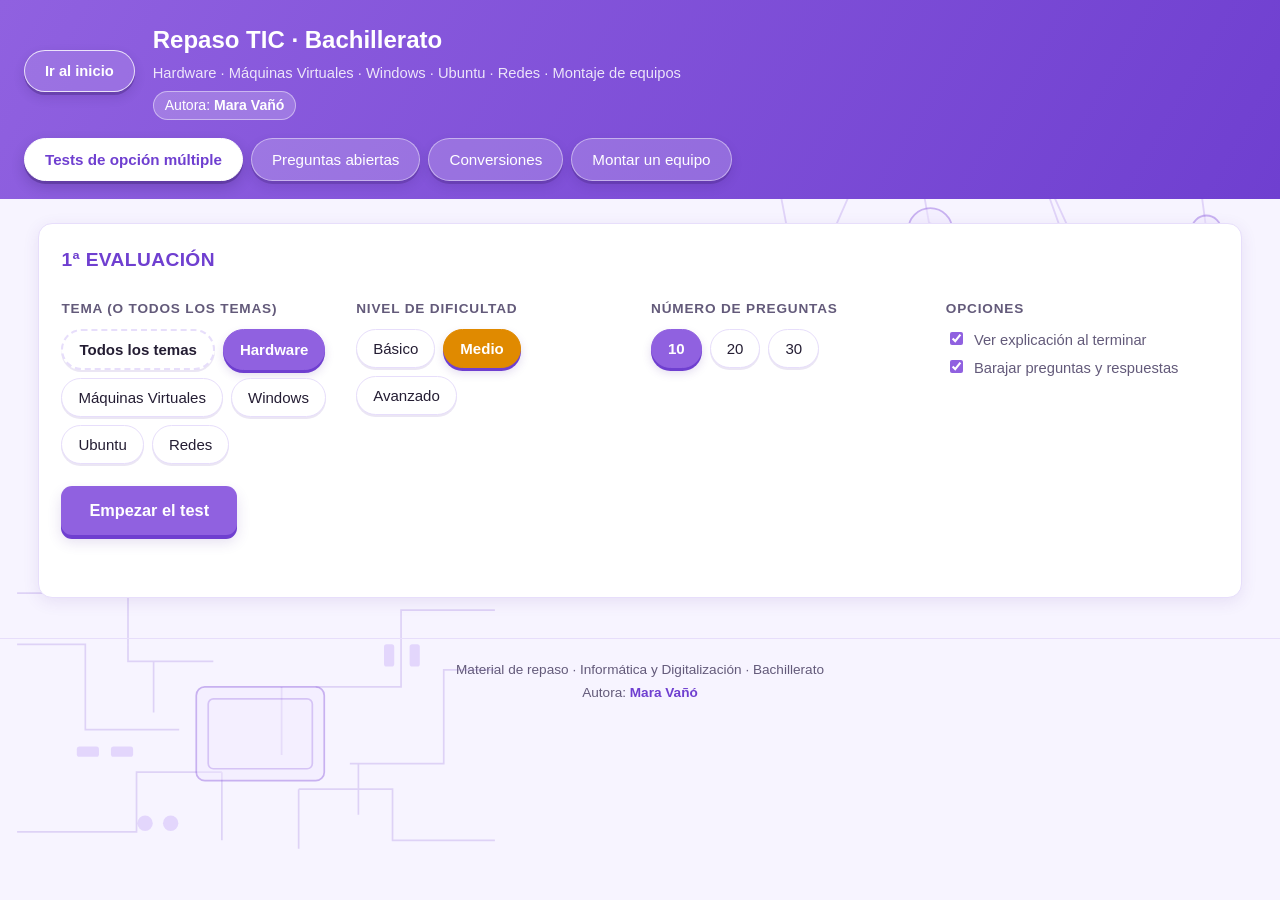
==== commit 71f78107: "Anadir titulo 1a evaluacion y opcion Todos los temas en el test" ====
--- a/index.html
+++ b/index.html
@@ -124,6 +124,10 @@
   gap:22px;
   align-items:start;
 }
+.evaluacion-titulo{
+  grid-column:1/-1;margin:0 0 2px;font-size:1.2rem;font-weight:800;
+  color:var(--azul-oscuro);letter-spacing:.02em;
+}
 .bloque-config h2{
   font-size:.85rem;
   text-transform:uppercase;
@@ -153,6 +157,7 @@
 .chip.nivel-medio.activo{background:var(--ambar);border-color:var(--ambar)}
 .chip.nivel-avanzado.activo{background:var(--rojo);border-color:var(--rojo)}
 .chip[disabled]{opacity:.45;cursor:not-allowed}
+.chip-todos{border-style:dashed;border-width:2px;font-weight:700}
 
 .opcion{display:block;font-size:.92rem;margin:6px 0;color:var(--texto-suave);cursor:pointer}
 .opcion input{margin-right:7px;accent-color:var(--azul)}
@@ -338,6 +343,10 @@
 }
 .item-revision.ok{border-left-color:var(--verde)}
 .item-revision.ko{border-left-color:var(--rojo)}
+.tema-tag{
+  display:inline-block;background:var(--azul-claro);color:var(--azul-oscuro);
+  font-size:.72rem;font-weight:700;padding:2px 8px;border-radius:999px;margin:0 0 6px;
+}
 .item-revision .preg{font-weight:600;margin:0 0 6px}
 .item-revision .resp{margin:3px 0;color:var(--texto-suave)}
 .item-revision .resp b.ok{color:var(--verde)}
@@ -418,6 +427,28 @@
 
 /* ---------- Montar un equipo ---------- */
 .mont-intro{background-image:none}
+/* Ayuda visible dentro del bloque de montaje */
+.mont-ayuda-general{
+  background:var(--tarjeta);border:1px solid var(--borde);border-radius:var(--radio);
+  box-shadow:var(--sombra);padding:16px 20px;margin-bottom:16px;
+}
+.mont-ayuda-cabecera{display:flex;align-items:center;justify-content:space-between;gap:12px;flex-wrap:wrap}
+.mont-ayuda-cabecera h3{margin:0;font-size:1rem;color:var(--azul-oscuro)}
+.mont-ayuda-grid{display:grid;grid-template-columns:repeat(auto-fit,minmax(220px,1fr));gap:12px;margin-top:14px}
+.mont-ayuda-card{
+  background:#fdfbff;border:1px solid var(--borde);border-radius:11px;padding:13px 14px;
+}
+.mont-ayuda-card strong{display:block;margin:6px 0 5px;font-size:.94rem}
+.mont-ayuda-card p{margin:0;font-size:.85rem;color:var(--suave);line-height:1.5}
+.mont-ayuda-icono{font-size:1.4rem;line-height:1}
+.mont-ayuda-contexto{
+  background:#fff8e6;border-left:4px solid var(--ambar);border-radius:9px;
+  padding:12px 14px;margin-bottom:16px;font-size:.9rem;line-height:1.55;
+}
+.mont-ayuda-contexto strong{color:var(--ambar)}
+.mont-ayuda-lista{margin:8px 0 14px;padding-left:20px;font-size:.88rem;line-height:1.55;color:var(--suave)}
+.mont-ayuda-lista li{margin:4px 0}
+.mont-ayuda-lista strong{color:var(--texto)}
 .mont-subnav{display:flex;gap:10px;flex-wrap:wrap;margin-bottom:16px}
 
 .mont-config{grid-template-columns:1fr 2fr}
@@ -618,6 +649,24 @@
 .t3d-slots .btn-peq.destacado{border-color:var(--azul);color:var(--azul);background:var(--azul-claro)}
 #t3d-pieza{width:100%;justify-content:flex-start;text-align:left}
 #t3d-pieza.seleccionada{border-color:var(--verde);background:var(--verde-claro);box-shadow:0 0 0 3px var(--verde)}
+
+/* ---------- Eniun PC Lab: opción principal ---------- */
+.eniun-card{max-width:820px;margin:0 auto}
+.eniun-card h3{margin:6px 0 10px;font-size:1.25rem}
+.eniun-card p{font-size:.96rem;line-height:1.6;margin:0 0 12px}
+.eniun-lista{margin:0 0 16px;padding-left:22px;font-size:.94rem;line-height:1.7}
+.eniun-lista li{margin:3px 0}
+.eniun-btn{
+  display:inline-block;text-decoration:none;grid-column:auto;justify-self:auto;
+  font-size:1.1rem;padding:16px 30px;
+}
+.mont-avanzado-cabecera{
+  background:var(--tarjeta);border:1px dashed var(--borde);border-radius:var(--radio);
+  padding:16px 20px;margin-bottom:16px;
+}
+.mont-avanzado-cabecera h3{margin:0 0 6px;font-size:1.05rem}
+.mont-avanzado-cabecera .mont-nota{margin:0 0 12px}
+.mont-subnav-pequeno{margin-bottom:0}
 
 footer{
   text-align:center;
@@ -678,8 +727,9 @@
   <section id="panel-test" class="panel">
 
     <div class="config" id="config-test">
+      <h2 class="evaluacion-titulo">1ª EVALUACIÓN</h2>
       <div class="bloque-config">
-        <h2>Tema</h2>
+        <h2>Tema (o todos los temas)</h2>
         <div class="chips" id="chips-tema"></div>
       </div>
 
@@ -913,17 +963,73 @@
 
     <div class="conv-intro mont-intro">
       <h2>Prácticas de montaje de un equipo</h2>
-      <p>Entra en el taller: arrastra cada pieza a su sitio sobre la placa o dentro de la caja, y comprueba si tu configuración es compatible.</p>
+      <p>Practica el montaje de un PC con el taller de Eniun, o comprueba si tu configuración es compatible. Si quieres algo más avanzado, los talleres 2D y 3D están al final.</p>
     </div>
 
     <div class="mont-subnav" id="mont-subnav">
-      <button class="chip activo" data-sub="simulador">🔧 Simulador de montaje</button>
+      <button class="chip activo" data-sub="eniun">🌐 Eniun PC Lab (recomendado)</button>
       <button class="chip" data-sub="configurador">⚙️ Configurador de equipo</button>
-      <button class="chip" data-sub="taller3d">🧊 Taller 3D</button>
+      <button class="chip" data-sub="avanzado">🔧 Modo avanzado (2D y 3D)</button>
     </div>
 
-    <!-- ---------- SIMULADOR ---------- -->
-    <div id="mont-simulador">
+    <!-- ---------- AYUDA SIEMPRE VISIBLE ---------- -->
+    <div class="mont-ayuda-general" id="mont-ayuda-general">
+      <div class="mont-ayuda-cabecera">
+        <h3>❓ ¿Qué hace cada botón?</h3>
+        <button class="btn-peq" id="mont-ayuda-toggle">Ocultar ayuda</button>
+      </div>
+      <div class="mont-ayuda-grid" id="mont-ayuda-contenido">
+        <div class="mont-ayuda-card">
+          <span class="mont-ayuda-icono">🌐</span>
+          <strong>Eniun PC Lab (recomendado)</strong>
+          <p>Se abre el simulador 3D de Eniun en una pestaña nueva. Necesita internet. Es el más completo: montaje paso a paso, tests y certificado.</p>
+        </div>
+        <div class="mont-ayuda-card">
+          <span class="mont-ayuda-icono">⚙️</span>
+          <strong>Configurador de equipo</strong>
+          <p>Aquí no hay que montar nada: eliges CPU, placa, RAM, disco, gráfica, fuente y caja. La web comprueba si son compatibles y si caben en el presupuesto.</p>
+        </div>
+        <div class="mont-ayuda-card">
+          <span class="mont-ayuda-icono">🔧</span>
+          <strong>Modo avanzado (2D y 3D)</strong>
+          <p>Son dos talleres de esta web, sin internet. Primero eliges <em>Taller 2D</em> o <em>Taller 3D</em> y después haces clic en «Empezar».</p>
+        </div>
+      </div>
+    </div>
+
+    <!-- ---------- ENIUN PC LAB: OPCIÓN PRINCIPAL ---------- -->
+    <div id="mont-eniun">
+      <div class="mont-card eniun-card">
+        <p class="etiqueta-tema">Recomendado para Bachillerato</p>
+        <h3>Simulador de montaje de PC de Eniun</h3>
+        <p>Un taller 3D muy completo donde puedes montar un equipo paso a paso: instalar el procesador, la memoria RAM, el SSD M.2 y el disipador; colocar la placa y la fuente en la caja; conectar los cables y la gráfica; ampliar el almacenamiento y cambiar la pasta térmica.</p>
+        <ul class="eniun-lista">
+          <li>Instrucciones cortas y ayudas en cada paso.</li>
+          <li>Si te equivocas, te explica el error.</li>
+          <li>El progreso se guarda en el navegador.</li>
+          <li>Incluye tests y certificado al superarlos.</li>
+        </ul>
+        <p class="mont-nota">Se abre en una pestaña nueva y necesita conexión a internet. Contenido de Eniun, no de este sitio.</p>
+        <a class="btn-grande eniun-btn" href="https://pclab.eniun.com/" target="_blank" rel="noopener noreferrer">Abrir Eniun PC Lab ↗</a>
+      </div>
+    </div>
+
+    <!-- ---------- MODO AVANZADO ---------- -->
+    <div class="test-oculto mont-avanzado-cabecera" id="mont-avanzado-cabecera">
+        <h3>Talleres avanzados de este sitio</h3>
+        <p class="mont-nota">Elige uno de los dos botones y después pulsa «Empezar». Funcionan sin internet.</p>
+        <ul class="mont-ayuda-lista">
+          <li><strong>Taller 2D:</strong> arrastra la pieza a la zona marcada en morado (o pulsa la pieza y después la zona).</li>
+          <li><strong>Taller 3D:</strong> gira con el ratón y acerca con la rueda; pulsa la pieza y su ranura. Si te cuesta, usa los botones con los nombres de las ranuras.</li>
+        </ul>
+        <div class="mont-subnav mont-subnav-pequeno">
+          <button class="chip activo" data-avanzado="simulador">Taller 2D</button>
+          <button class="chip" data-avanzado="taller3d">Taller 3D</button>
+        </div>
+      </div>
+
+      <!-- ---------- SIMULADOR 2D ---------- -->
+      <div id="mont-simulador">
 
       <div class="config mont-config" id="mont-config-sim">
         <div class="bloque-config">
@@ -994,6 +1100,9 @@
 
     <!-- ---------- CONFIGURADOR ---------- -->
     <div class="test-oculto" id="mont-configurador">
+      <div class="mont-ayuda-contexto">
+        <strong>Cómo usarlo:</strong> ① elige un perfil (cambia el presupuesto) → ② elige un componente en cada lista → ③ pulsa «Comprobar configuración». Si algo no encaja, te dirá qué falla. Puedes usar «Ver configuración de ejemplo» si te atascas.
+      </div>
       <div class="config conf-config">
         <div class="bloque-config">
           <h2>Perfil de uso</h2>
@@ -3956,6 +4065,17 @@
   function pintarTemas() {
     const cont = $("chips-tema");
     cont.innerHTML = "";
+
+    const todos = document.createElement("button");
+    todos.className = "chip chip-todos" + (tema === "todos" ? " activo" : "");
+    todos.dataset.tema = "todos";
+    todos.textContent = "Todos los temas";
+    todos.addEventListener("click", () => {
+      tema = "todos";
+      marcarActivo(cont, todos);
+    });
+    cont.appendChild(todos);
+
     TEMAS.forEach((clave) => {
       const b = document.createElement("button");
       b.className = "chip" + (clave === tema ? " activo" : "");
@@ -4000,12 +4120,24 @@
   /* -------------------------------------------------------
      Arranque del test
   ------------------------------------------------------- */
+  function bancoActual() {
+    if (tema === "todos") {
+      return TEMAS.reduce((lista, clave) => {
+        const delTema = (DATOS[clave].test && DATOS[clave].test[nivel]) || [];
+        delTema.forEach((q) => lista.push(Object.assign({}, q, { _tema: DATOS[clave].nombre })));
+        return lista;
+      }, []);
+    }
+    return DATOS[tema].test[nivel] || [];
+  }
+
   function empezar() {
-    const banco = DATOS[tema].test[nivel] || [];
+    const banco = bancoActual();
 
     if (banco.length === 0) {
+      const nombre = tema === "todos" ? "ningún tema" : DATOS[tema].nombre;
       $("aviso-test").textContent =
-        "Todavía no hay preguntas de nivel " + nivel + " en " + DATOS[tema].nombre + ".";
+        "Todavía no hay preguntas de nivel " + nivel + " en " + nombre + ".";
       return;
     }
 
@@ -4146,13 +4278,14 @@
 
   function mostrarResultado(aciertos, total) {
     const nota = Math.round((aciertos / total) * 100);
-    const temaNombre = DATOS[tema].nombre;
+    const temaNombre = tema === "todos" ? "Todos los temas" : DATOS[tema].nombre;
     const nivelNombre = { basico: "Básico", medio: "Medio", avanzado: "Avanzado" }[nivel];
 
     $("zona-test").classList.add("test-oculto");
     $("zona-resultado").classList.remove("test-oculto");
 
-    $("titulo-resultado").textContent = temaNombre + " · Nivel " + nivelNombre;
+    $("titulo-resultado").textContent =
+      "1ª EVALUACIÓN · " + temaNombre + " · Nivel " + nivelNombre;
     $("nota-final").textContent = nota + "%";
     $("nota-final").className = "nota " + claseNota(nota);
     $("detalle-resultado").textContent =
@@ -4175,7 +4308,12 @@
       const respuestaAlumno =
         respuestas[i] === -1 ? "(sin responder)" : pregunta.op[respuestas[i]];
 
+      const etiqueta = pregunta._tema
+        ? '<p class="tema-tag">' + escapeHTML(pregunta._tema) + "</p>"
+        : "";
+
       item.innerHTML =
+        etiqueta +
         '<p class="preg">' + (i + 1) + ". " + escapeHTML(pregunta.p) + "</p>" +
         '<p class="resp">Tu respuesta: <b class="' + (bien ? "ok" : "ko") + '">' +
           escapeHTML(respuestaAlumno) + "</b></p>" +
@@ -5395,13 +5533,27 @@
   /* =======================================================
      6) NAVEGACIÓN Y API PÚBLICA
      ======================================================= */
+  function mostrarAvanzado(cual) {
+    document.querySelectorAll("[data-avanzado]").forEach((b) => {
+      b.classList.toggle("activo", b.dataset.avanzado === cual);
+    });
+    $("mont-simulador").classList.toggle("test-oculto", cual !== "simulador");
+    $("mont-taller3d").classList.toggle("test-oculto", cual !== "taller3d");
+  }
+
   function cambiarSub(sub) {
     document.querySelectorAll("[data-sub]").forEach((b) => {
       b.classList.toggle("activo", b.dataset.sub === sub);
     });
-    $("mont-simulador").classList.toggle("test-oculto", sub !== "simulador");
+    $("mont-eniun").classList.toggle("test-oculto", sub !== "eniun");
     $("mont-configurador").classList.toggle("test-oculto", sub !== "configurador");
-    $("mont-taller3d").classList.add("test-oculto");
+    $("mont-avanzado-cabecera").classList.toggle("test-oculto", sub !== "avanzado");
+    if (sub === "avanzado") {
+      mostrarAvanzado("simulador");
+    } else {
+      $("mont-simulador").classList.add("test-oculto");
+      $("mont-taller3d").classList.add("test-oculto");
+    }
   }
 
   function volverAConfig() {
@@ -5421,7 +5573,7 @@
 
   function reiniciar() {
     volverAConfig();
-    cambiarSub("simulador");
+    cambiarSub("eniun");
   }
 
   function iniciar() {
@@ -5439,6 +5591,13 @@
 
     document.querySelectorAll("[data-sub]").forEach((b) => {
       b.addEventListener("click", () => cambiarSub(b.dataset.sub));
+    });
+    document.querySelectorAll("[data-avanzado]").forEach((b) => {
+      b.addEventListener("click", () => mostrarAvanzado(b.dataset.avanzado));
+    });
+    $("mont-ayuda-toggle").addEventListener("click", () => {
+      const oculto = $("mont-ayuda-contenido").classList.toggle("test-oculto");
+      $("mont-ayuda-toggle").textContent = oculto ? "Mostrar ayuda" : "Ocultar ayuda";
     });
     document.querySelectorAll("[data-perfil]").forEach((b) => {
       b.addEventListener("click", () => {
@@ -5478,14 +5637,15 @@
     $("conf-recomendada").addEventListener("click", rellenarRecomendada);
     $("conf-limpiar").addEventListener("click", limpiarConfig);
 
-    cambiarSub("simulador");
+    cambiarSub("eniun");
   }
 
   return {
     iniciar: iniciar,
     volverAConfig: volverAConfig,
     hayProgreso: hayProgreso,
-    reiniciar: reiniciar
+    reiniciar: reiniciar,
+    mostrarAvanzado: mostrarAvanzado
   };
 })();
 
@@ -7100,13 +7260,8 @@
     renderPracticas();
     actualizarBoton();
 
-    document.querySelector('[data-sub="taller3d"]').addEventListener("click", () => {
-      document.querySelectorAll("[data-sub]").forEach((b) => {
-        b.classList.toggle("activo", b.dataset.sub === "taller3d");
-      });
-      $("mont-taller3d").classList.remove("test-oculto");
-      $("mont-simulador").classList.add("test-oculto");
-      $("mont-configurador").classList.add("test-oculto");
+    document.querySelector('[data-avanzado="taller3d"]').addEventListener("click", () => {
+      Montaje.mostrarAvanzado("taller3d");
     });
 
     $("t3d-empezar").addEventListener("click", empezar);
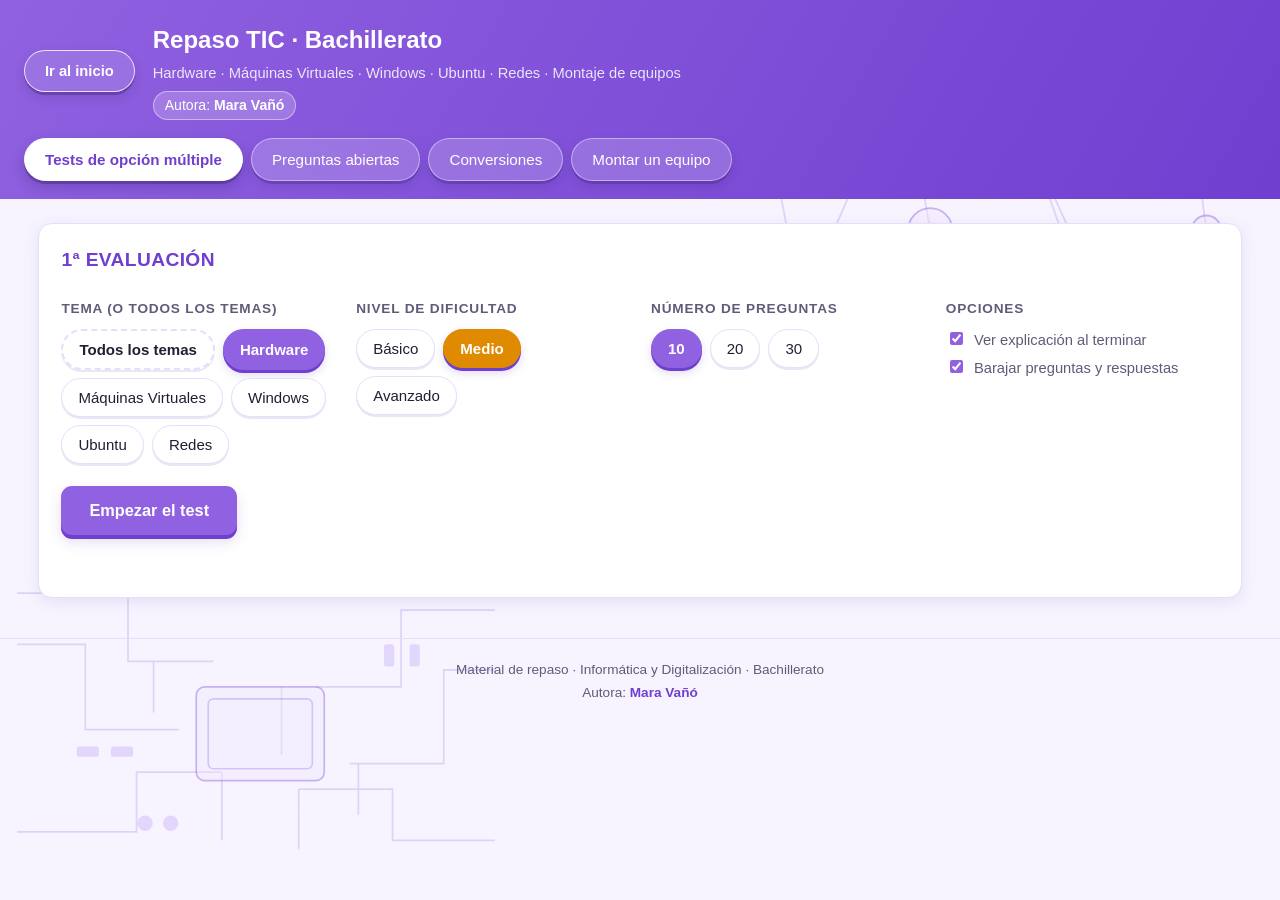
==== commit d9a94c63: "Anadir numero de preguntas (10/20/30), explicacion al terminar y barajar en preguntas abiertas - Chi" ====
--- a/index.html
+++ b/index.html
@@ -186,6 +186,7 @@
 .btn-grande.secundario:active{box-shadow:0 1px 0 var(--azul-claro)}
 
 .aviso{grid-column:1/-1;margin:0;color:var(--rojo);font-size:.9rem;min-height:1.2em}
+.nota-config{margin:8px 0 0;font-size:.83rem;color:var(--texto-suave);line-height:1.5}
 
 /* ---------- Barra de progreso ---------- */
 .barra-progreso{
@@ -332,7 +333,7 @@
 .respuesta-correcta{font-weight:600;color:var(--texto) !important}
 
 /* ---------- Revisión detallada ---------- */
-#revision{display:grid;gap:12px}
+#revision,#revision-abiertas{display:grid;gap:12px;margin-top:14px}
 .item-revision{
   background:var(--tarjeta);
   border:1px solid var(--borde);
@@ -799,7 +800,7 @@
 
     <div class="config" id="config-abiertas">
       <div class="bloque-config">
-        <h2>Tema</h2>
+        <h2>Tema (o todos los temas)</h2>
         <div class="chips" id="chips-tema-abiertas"></div>
       </div>
       <div class="bloque-config">
@@ -811,6 +812,23 @@
           <button class="chip" data-nivel="avanzado">Avanzado</button>
         </div>
       </div>
+
+      <div class="bloque-config">
+        <h2>Número de preguntas</h2>
+        <div class="chips" id="chips-numero-abiertas">
+          <button class="chip activo" data-numero="10">10</button>
+          <button class="chip" data-numero="20">20</button>
+          <button class="chip" data-numero="30">30</button>
+        </div>
+        <p class="nota-config" id="dispo-abiertas"></p>
+      </div>
+
+      <div class="bloque-config">
+        <h2>Opciones</h2>
+        <label class="opcion"><input type="checkbox" id="chk-explicacion-abiertas" checked> Ver explicación al terminar</label>
+        <label class="opcion"><input type="checkbox" id="chk-aleatorio-abiertas" checked> Barajar preguntas</label>
+      </div>
+
       <button class="btn-grande" id="btn-empezar-abiertas">Empezar</button>
       <p class="aviso" id="aviso-abiertas"></p>
     </div>
@@ -851,6 +869,7 @@
           <button class="btn-grande secundario" id="btn-cambiar-abiertas">Cambiar tema</button>
         </div>
       </div>
+      <div id="revision-abiertas"></div>
     </div>
 
   </section>
@@ -4391,11 +4410,15 @@
 
   let tema = "hardware";
   let nivel = "todos";
+  let numeroPreguntas = 10;   // cuántas preguntas se piden (10, 20 o 30)
+  let explicaAlFinal = true;  // guardar la respuesta oficial y la explicación para el final
+  let barajarPreguntas = true; // barajar el orden de las preguntas
   let banco = [];        // preguntas seleccionadas
   let indice = 0;
   let aciertos = 0;
   let respondidas = 0;
   let corregida = false; // si la pregunta actual ya fue comprobada
+  let respuestasAlumno = []; // { texto, bien } de cada pregunta, para la revisión final
 
   /* -------------------------------------------------------
      Configuración
@@ -4403,6 +4426,18 @@
   function pintarTemas() {
     const cont = $("chips-tema-abiertas");
     cont.innerHTML = "";
+
+    const todos = document.createElement("button");
+    todos.className = "chip chip-todos" + (tema === "todos" ? " activo" : "");
+    todos.dataset.tema = "todos";
+    todos.textContent = "Todos los temas";
+    todos.addEventListener("click", () => {
+      tema = "todos";
+      marcarActivo(cont, todos);
+      actualizarDisponibles();
+    });
+    cont.appendChild(todos);
+
     TEMAS.forEach((clave) => {
       const b = document.createElement("button");
       b.className = "chip" + (clave === tema ? " activo" : "");
@@ -4411,6 +4446,7 @@
       b.addEventListener("click", () => {
         tema = clave;
         marcarActivo(cont, b);
+        actualizarDisponibles();
       });
       cont.appendChild(b);
     });
@@ -4419,6 +4455,35 @@
   function marcarActivo(contenedor, boton) {
     contenedor.querySelectorAll(".chip").forEach((c) => c.classList.remove("activo"));
     boton.classList.add("activo");
+  }
+
+  /** Preguntas abiertas que encajan con el tema y el nivel elegidos */
+  function filtradas() {
+    const todas =
+      tema === "todos"
+        ? TEMAS.reduce((lista, clave) => {
+            (DATOS[clave].abiertas || []).forEach((q) =>
+              lista.push(Object.assign({}, q, { _tema: DATOS[clave].nombre }))
+            );
+            return lista;
+          }, [])
+        : DATOS[tema].abiertas || [];
+
+    return nivel === "todos" ? todas : todas.filter((q) => (q.nivel || "medio") === nivel);
+  }
+
+  /** Avisa de cuántas preguntas hay disponibles con la combinación elegida */
+  function actualizarDisponibles() {
+    const n = filtradas().length;
+    const cont = $("dispo-abiertas");
+    if (!cont) return;
+    if (n === 0) {
+      cont.textContent = "No hay preguntas con esta combinación: cambia de tema o de nivel.";
+      return;
+    }
+    cont.textContent =
+      n + (n === 1 ? " pregunta disponible" : " preguntas disponibles") +
+      (n < numeroPreguntas ? " · se usarán todas (" + n + ")" : "");
   }
 
   function prepararChips() {
@@ -4427,31 +4492,50 @@
       c.addEventListener("click", () => {
         nivel = c.dataset.nivel;
         marcarActivo($("chips-nivel-abiertas"), c);
+        actualizarDisponibles();
       });
     });
+
+    // Número de preguntas (10, 20 o 30)
+    $("chips-numero-abiertas").querySelectorAll(".chip").forEach((c) => {
+      c.addEventListener("click", () => {
+        numeroPreguntas = parseInt(c.dataset.numero, 10);
+        marcarActivo($("chips-numero-abiertas"), c);
+        actualizarDisponibles();
+      });
+    });
+
+    // Opciones
+    $("chk-explicacion-abiertas").addEventListener(
+      "change", (e) => (explicaAlFinal = e.target.checked)
+    );
+    $("chk-aleatorio-abiertas").addEventListener(
+      "change", (e) => (barajarPreguntas = e.target.checked)
+    );
   }
 
   /* -------------------------------------------------------
      Arranque
   ------------------------------------------------------- */
   function empezar() {
-    const todas = DATOS[tema].abiertas || [];
-    const filtradas =
-      nivel === "todos" ? todas : todas.filter((q) => (q.nivel || "medio") === nivel);
-
-    if (filtradas.length === 0) {
+    const lista = filtradas();
+
+    if (lista.length === 0) {
+      const nombre = tema === "todos" ? "ningún tema" : DATOS[tema].nombre;
       $("aviso-abiertas").textContent =
-        "No hay preguntas abiertas de nivel " + nivel + " en " + DATOS[tema].nombre + ".";
+        "No hay preguntas abiertas de nivel " + nivel + " en " + nombre + ".";
       return;
     }
 
     $("aviso-abiertas").textContent = "";
 
-    banco = barajar(filtradas);
+    const cuantas = Math.min(numeroPreguntas, lista.length);
+    banco = barajarPreguntas ? seleccionarAlAzar(lista, cuantas) : lista.slice(0, cuantas);
     indice = 0;
     aciertos = 0;
     respondidas = 0;
     corregida = false;
+    respuestasAlumno = new Array(banco.length).fill(null);
 
     $("config-abiertas").classList.add("test-oculto");
     $("zona-resultado-abiertas").classList.add("test-oculto");
@@ -4468,7 +4552,8 @@
     $("marcador-abiertas").textContent = "Correctas: " + aciertos + " / " + respondidas;
 
     const nivelTxt = { basico: "Básico", medio: "Medio", avanzado: "Avanzado" }[q.nivel] || "Medio";
-    $("etiqueta-abierta").textContent = DATOS[tema].nombre + " · " + nivelTxt;
+    const nombreTema = q._tema || DATOS[tema].nombre;
+    $("etiqueta-abierta").textContent = nombreTema + " · " + nivelTxt;
     $("enunciado-abierta").textContent = q.q;
 
     $("respuesta-alumno").value = "";
@@ -4501,6 +4586,7 @@
 
     const bien = esCorrecta(respuesta, q.respuestas);
     if (bien) aciertos++;
+    respuestasAlumno[indice] = { texto: respuesta, bien: bien };
 
     const v = $("veredicto");
     v.classList.remove("test-oculto", "ok", "ko");
@@ -4511,11 +4597,20 @@
       ? "¡Correcto! Tu respuesta es válida."
       : "Incorrecto. La respuesta no es la esperada.";
 
-    $("veredicto-explicacion").textContent = bien
-      ? (q.explicacion ? q.explicacion : "Encaja con la respuesta oficial del tema.")
-      : (q.explicacion ? "Pista: " + q.explicacion : "Repasa este concepto y vuelve a intentarlo.");
-
-    $("respuesta-correcta").textContent = "Respuesta oficial: " + q.solucion;
+    if (explicaAlFinal) {
+      // La respuesta oficial y la explicación se guardan para el final
+      $("veredicto-explicacion").textContent =
+        "La respuesta oficial y la explicación se mostrarán al terminar.";
+      $("respuesta-correcta").textContent = "";
+      $("respuesta-correcta").classList.add("test-oculto");
+    } else {
+      $("veredicto-explicacion").textContent = bien
+        ? (q.explicacion ? q.explicacion : "Encaja con la respuesta oficial del tema.")
+        : (q.explicacion ? "Pista: " + q.explicacion : "Repasa este concepto y vuelve a intentarlo.");
+
+      $("respuesta-correcta").textContent = "Respuesta oficial: " + q.solucion;
+      $("respuesta-correcta").classList.remove("test-oculto");
+    }
 
     $("respuesta-alumno").disabled = true;
     $("btn-comprobar-abierta").hidden = true;
@@ -4543,10 +4638,46 @@
     $("nota-abiertas").textContent = aciertos + " / " + total;
     $("nota-abiertas").className = "nota " + claseNota(nota);
     $("detalle-abiertas").textContent =
+      (tema === "todos" ? "Todos los temas. " : "") +
       "Has contestado bien " + aciertos + " de las " + total +
-      " preguntas (" + nota + "%). " + mensajeNivel(nota);
-
+      " preguntas (" + nota + "%). " + mensajeNivel(nota) +
+      (explicaAlFinal ? " Abajo tienes la respuesta oficial y la explicación de cada una." : "");
+
+    pintarRevision();
     window.scrollTo({ top: 0, behavior: "smooth" });
+  }
+
+  /** Revisión de todas las preguntas con la respuesta del alumno y la oficial */
+  function pintarRevision() {
+    const cont = $("revision-abiertas");
+    cont.innerHTML = "";
+
+    banco.forEach((q, i) => {
+      const r = respuestasAlumno[i] || { texto: "", bien: false };
+      const item = document.createElement("div");
+      item.className = "item-revision " + (r.bien ? "ok" : "ko");
+
+      const nivelTxt = { basico: "Básico", medio: "Medio", avanzado: "Avanzado" }[q.nivel] || "Medio";
+      const etiqueta = (q._tema || (DATOS[tema] ? DATOS[tema].nombre : "")) + " · " + nivelTxt;
+
+      item.innerHTML =
+        '<p class="tema-tag">' + escapeHTML(etiqueta) + "</p>" +
+        '<p class="preg">' + (i + 1) + ". " + escapeHTML(q.q) + "</p>" +
+        '<p class="resp">Tu respuesta: <b class="' + (r.bien ? "ok" : "ko") + '">' +
+          escapeHTML(r.texto || "(sin responder)") + "</b></p>" +
+        '<p class="resp">Respuesta oficial: <b class="ok">' +
+          escapeHTML(q.solucion) + "</b></p>" +
+        (q.explicacion ? '<p class="resp">' + escapeHTML(q.explicacion) + "</p>" : "");
+
+      cont.appendChild(item);
+    });
+  }
+
+  function escapeHTML(t) {
+    return String(t)
+      .replace(/&/g, "&")
+      .replace(/</g, "<")
+      .replace(/>/g, ">");
   }
 
   /* -------------------------------------------------------
@@ -4576,7 +4707,7 @@
   function iniciar() {
     pintarTemas();
     prepararChips();
-
+    actualizarDisponibles();
     $("btn-empezar-abiertas").addEventListener("click", empezar);
     $("btn-comprobar-abierta").addEventListener("click", comprobar);
     $("btn-siguiente-abierta").addEventListener("click", siguiente);
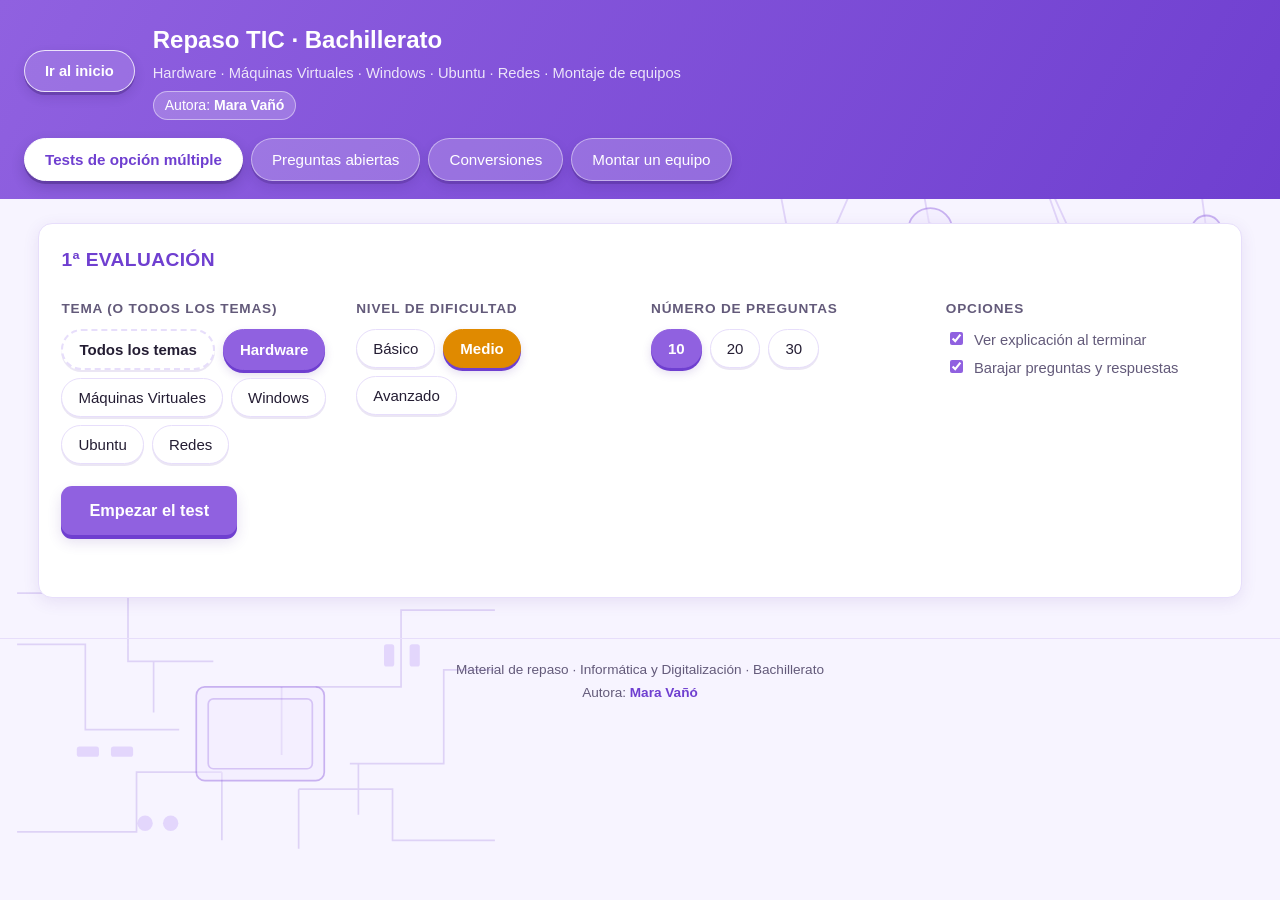
==== commit 5238b92b: "Anadir 450 preguntas abiertas y conversion decimal a binario" ====
--- a/index.html
+++ b/index.html
@@ -879,7 +879,7 @@
 
     <div class="conv-intro">
       <h2>Práctica de conversiones</h2>
-      <p>Convierte unidades de almacenamiento (GB, MB, KB, TB) en base binaria (1024) y números binarios a decimal.
+      <p>Convierte unidades de almacenamiento (GB, MB, KB, TB) en base binaria (1024) y números entre binario y decimal (binario ↔ decimal, y decimal → binario).
          Usa la calculadora para ver el resultado y su explicación, o resuelve ejercicios aleatorios.</p>
     </div>
 
@@ -974,6 +974,41 @@
         </div>
       </div>
 
+      <div class="conv-card">
+        <h3>Decimal a binario</h3>
+
+        <div class="conv-bloque">
+          <h4>Calculadora</h4>
+          <div class="conv-fila">
+            <label>Número decimal
+              <input type="text" inputmode="decimal" id="dec-entrada" value="13" placeholder="Ej.: 13">
+            </label>
+          </div>
+          <button class="btn-grande" id="btn-calcular-decimal">Convertir a binario</button>
+          <div class="conv-resultado">
+            <span class="conv-resultado-titulo">Resultado</span>
+            <strong id="dec-resultado">—</strong>
+          </div>
+          <div class="conv-explicacion" id="dec-explicacion"></div>
+        </div>
+
+        <div class="conv-bloque">
+          <h4>Ejercicio aleatorio</h4>
+          <p class="conv-enunciado" id="ej-dec-enunciado"></p>
+          <div class="conv-fila">
+            <label>Tu respuesta
+              <input type="text" inputmode="binary" id="ej-dec-respuesta" placeholder="Solo el binario">
+            </label>
+          </div>
+          <div class="acciones">
+            <button class="btn-grande" id="btn-ej-dec-comprobar">Comprobar</button>
+            <button class="btn-grande secundario" id="btn-ej-dec-nuevo">Nuevo ejercicio</button>
+          </div>
+          <div class="conv-feedback test-oculto" id="ej-dec-feedback"></div>
+          <p class="conv-marcador" id="ej-dec-marcador">Aciertos: 0 / 0</p>
+        </div>
+      </div>
+
     </div>
   </section>
 
@@ -1526,7 +1561,475 @@
       respuestas: ["partes moviles", "flash", "sin partes moviles", "rapido", "silencioso", "golpes", "cabezales", "platos"],
       solucion: "El HDD es mecánico (platos, cabezales, grabación magnética, ≈120 MB/s, ruidoso y sensible a golpes). El SSD usa memoria flash sin partes móviles: hasta 10 veces más rápido (SATA ≈550 MB/s, NVMe ≈3.000 MB/s), sin ruido, más resistente, pero más caro.",
       nivel: "avanzado",
-      explicacion: "También es más fiable (MTBF de millones de horas) pero no recuperable en laboratorio." }
+      explicacion: "También es más fiable (MTBF de millones de horas) pero no recuperable en laboratorio." },
+
+    { q: "¿Qué función tiene el chipset de la placa base?",
+      respuestas: ["coordina CPU, memoria y puertos", "alimenta los discos", "genera el sonido"],
+      solucion: "El chipset (puertos norte y sur) coordina la CPU con la memoria, los puertos PCI/PCIe, SATA y USB de la placa.",
+      nivel: "basico",
+      explicacion: "Es el intermedio entre la CPU y el resto de componentes." },
+
+    { q: "¿En qué se diferencia un ordenador de sobremesa de uno portátil?",
+      respuestas: ["tamaño y potencia", "pantalla", "fuente de alimentación", "ambos"],
+      solucion: "La diferencia principal es física: el portátil integra pantalla, teclado, batería y componentes en una carcasa compacta con menos potencia y autonomia, mientras la sobremesa permite más potencia y expansion.",
+      nivel: "basico",
+      explicacion: "En realidad se solapan: un portátil también admite teclado y ratón externos." },
+
+    { q: "¿Qué es la memoria ROM y para qué sirve?",
+      respuestas: ["almacenamiento no volatil de arranque", "memoria temporal", "registro de la CPU"],
+      solucion: "La ROM (Read Only Memory) guarda datos que no se modifican, como el firmware de arranque de la placa base.",
+      nivel: "basico",
+      explicacion: "Junto con la RAM forma la jerarquía de memoria." },
+
+    { q: "¿Qué son los buses PCI y PCIe y para qué sirven?",
+      respuestas: ["expansion de tarjetas", "audio", "red"],
+      solucion: "PCI y PCIe son buses de expansion que conectan tarjetas (graficas, red...) a la placa base.",
+      nivel: "basico",
+      explicacion: "PCIe es el evolucionado con mayor ancho de banda." },
+
+    { q: "¿Qué función cumple el disipador y la ventilación?",
+      respuestas: ["bajar la temperatura", "alimentar el procesador", "almacenar datos"],
+      solucion: "El disipador (aire o agua) con ventiladores disipa el calor del procesador para que no se sobrecaliente.",
+      nivel: "basico",
+      explicacion: "Sin buena refrigeracion el procesador se reduce su frecuencia." },
+
+    { q: "¿Qué es la fuente de alimentación ATX y qué produce?",
+      respuestas: ["corriente continua de varios voltajes", "corriente alterna de 110 V", "senal de datos"],
+      solucion: "La fuente convierte la corriente alterna de la red en corrientes continuas de varios voltajes (3,3 V, 5 V, 12 V) para los componentes.",
+      nivel: "basico",
+      explicacion: "Los conectores se etiquetan por los voltajes que entregan." },
+
+    { q: "¿Qué son los puertos USB y qué versiones existen?",
+      respuestas: ["conectores para perifericos", "2.0", "3.0", "3.2", "carga rapida"],
+      solucion: "Los puertos USB (2.0, 3.0, 3.2) conectan perifericos como ratones, teclados, discos, impresoras o cargadores.",
+      nivel: "basico",
+      explicacion: "USB 3.x ofrece mas velocidad; USB-C unifica el conector y la carga." },
+
+    { q: "¿Qué es la GPU y cómo se conecta al monitor?",
+      respuestas: ["unidad grafica", "pcie", "pcie x16", "monitores externos"],
+      solucion: "La GPU (tarjeta grafica) procesa las imagenes y se conecta al monitor mediante puertos como HDMI, DisplayPort o los ranuras PCIe x16 de la placa.",
+      nivel: "basico",
+      explicacion: "En los portatiles se integra en la CPU o se usa una tarjeta discreta." },
+
+    { q: "¿Qué función tiene el micrófono como periférico de entrada?",
+      respuestas: ["captar audio", "imprimir texto", "capturar pantalla"],
+      solucion: "El micrófono captura sonido y lo convierte en senal digital que el ordenador procesa.",
+      nivel: "basico",
+      explicacion: "Se usa para voz, videollamadas o entrada de audio." },
+
+    { q: "¿Qué es el escáner y qué captura?",
+      respuestas: ["imprimir documentos", "imágenes", "texto"],
+      solucion: "El escáner captura imagenes o texto de un documento o pantalla y las digitaliza en el ordenador.",
+      nivel: "basico",
+      explicacion: "Produce un archivo digital que se puede editar o guardar." },
+
+    { q: "¿Qué es la impresora y qué tipos de impresión existen?",
+      respuestas: ["dispositivo de salida", "impresion termica", "impresion por chorro", "laser"],
+      solucion: "La impresora es un periférico de salida que transforma documentos digitales en papel mediante impresión por inyección de tinta o láser, o impresión térmica en tickets.",
+      nivel: "basico",
+      explicacion: "Imprime desde el software o el navegador. " },
+
+    { q: "¿Qué función tiene la toma de tierra de la fuente de alimentación?",
+      respuestas: ["proteger contra sobretensiones", "aumentar la potencia", "alimentar discos"],
+      solucion: "La toma de tierra (pin de tierra de la fuente) protege el equipo frente a sobretensiones y cortocircuitos.",
+      nivel: "basico",
+      explicacion: "Sin ella un fallo eléctrico puede dañar componentes." },
+
+    { q: "¿Qué es el altavoz y qué tipos de salida de sonido tiene?",
+      respuestas: ["altavoz", "altavoz de auriculares", "altavoz no portátil"],
+      solucion: "El altavoz reproduce audio; el tipo se distingue entre altavoz de auriculares, portátil y de estudio/salón.",
+      nivel: "basico",
+      explicacion: "Se conecta por jack de audio o USB. " },
+
+    { q: "¿Qué es la pila CMOS y dónde se guarda?",
+      respuestas: ["batería", "memoria volatile", "memoria permanente"],
+      solucion: "La pila CMOS (o batería) guarda la configuración de la placa base (fecha, hora, BIOS) mientras el equipo está apagado.",
+      nivel: "basico",
+      explicacion: "Al fallar se pierde la configuración, pero no los datos del disco. " },
+
+    { q: "¿Qué son los periféricos híbridos?",
+      respuestas: ["teclado y ratón", "monitor y altavoz", "impresora y escáner"],
+      solucion: "Un periférico híbrido combina dos funciones, como el teclado-ratón o el monitor-altavoz en algunos diseños, conectándose por un solo cable.",
+      nivel: "basico",
+      explicacion: "Sirve para ahorrar puertos y cables. " },
+
+    { q: "¿Qué es un puerto paralelo y para qué servía?",
+      respuestas: ["conectar impresoras", "conectar red", "alimentar CPU"],
+      solucion: "El puerto paralelo (LPT) servía para conectar periféricos como la impresora o escáner a la placa base mediante una conexión de 25 pines.",
+      nivel: "basico",
+      explicacion: "Hoy se usa USB. " },
+
+    { q: "¿Qué es un puerto serie y para qué servía?",
+      respuestas: ["conectar ratones", "conectar impresoras", "conectar GPS o móviles"],
+      solucion: "El puerto serie (COM) servía para conectar periféricos como ratones, escáneres o dispositivos industriales mediante un cable serial.",
+      nivel: "basico",
+      explicacion: "Hoy USB reemplaza a la mayoría. " },
+
+    { q: "¿Qué es el teclado y qué conectividad tiene?",
+      respuestas: ["entrada de texto", "ps2", "usb", "bluetooth"],
+      solucion: "El teclado es un periférico de entrada que captura las teclas y las envía a la CPU; se conecta por PS/2, USB o Bluetooth.",
+      nivel: "basico",
+      explicacion: "La mayoría moderna usa USB. " },
+
+    { q: "¿Qué es el ratón y qué conectividad tiene?",
+      respuestas: ["entrada de puntería", "ps2", "usb", "inalambrico"],
+      solucion: "El ratón captura la posición y los clics del puntero y se envía a la CPU por USB, Bluetooth o inalámbrico.",
+      nivel: "basico",
+      explicacion: "El receptor USB recibe los eventos del ratón. " },
+
+    { q: "¿Qué es el monitor y qué tipos de panel tiene?",
+      respuestas: ["salida de imagen", "tn", "ips", "va", "panel"],
+      solucion: "El monitor es un periférico de salida que muestra la imagen; los paneles se clasifican en TN, IPS y VA según el tiempo de respuesta y los ángulos de visión.",
+      nivel: "basico",
+      explicacion: "El panel IPS es el más común en pantallas modernas por sus ángulos de visión. " },
+
+    { q: "¿Qué es la webcam y qué captura?",
+      respuestas: ["video", "audio", "video y audio"],
+      solucion: "La webcam captura video y audio de la imagen/salida de una cámara para videollamadas o captura.",
+      nivel: "basico",
+      explicacion: "Se conecta por USB o WiFi. " },
+
+    { q: "¿Qué es el cable RJ45 y qué función cumple?",
+      respuestas: ["red", "audio", "video"],
+      solucion: "El cable RJ45 es el conector físico del cable de red Ethernet; transporta señales de datos entre el PC y el router/switch.",
+      nivel: "basico",
+      explicacion: "Se distingue por la categoria (Cat5, Cat5e, Cat6) y el pinout. " },
+
+    { q: "¿Qué es el cable VGA y para qué servía?",
+      respuestas: ["salida de video", "audio", "red"],
+      solucion: "El cable VGA (Video Graphics Array) era el estándar de salida de vídeo para monitor antes del HDMI/DisplayPort.",
+      nivel: "basico",
+      explicacion: "Se usaba con resoluciones de hasta 1920×1200. " },
+
+    { q: "¿Qué es un puerto Thunderbolt y para qué se usa?",
+      respuestas: ["alta velocidad", "audio", "video"],
+      solucion: "El puerto Thunderbolt combina conector USB-C y alta velocidad (10 Gbps o más) y lleva video, datos y hasta energía.",
+      nivel: "basico",
+      explicacion: "Permite conectar varios dispositivos en un solo puerto. " },
+
+    { q: "¿Qué es el lector de discos y qué función tiene?",
+      respuestas: ["entrada de discos opticales", "salida de discos", "memoria flash"],
+      solucion: "El lector de discos (CD/DVD) es un periférico de entrada que lee discos ópticos y los digitaliza.",
+      nivel: "basico",
+      explicacion: "Hoy se usa más para grabar o cargar software. " },
+
+    { q: "¿Qué es la memoria virtual y cómo funciona el swapping?",
+      respuestas: ["memoria en disco", "swap", "paginacion", "ram"],
+      solucion: "La memoria virtual usa el disco duro como extension de la RAM: cuando no hay memoria libre se mueven paginas de memoria (swap) al disco.",
+      nivel: "medio",
+      explicacion: "El swapping penaliza mucho el rendimiento por el acceso al disco. " },
+
+    { q: "¿Qué es la paginación y cómo funciona?",
+      respuestas: ["division en bloques", "paginas", "memoria virtual", "swap"],
+      solucion: "La paginacion divide la memoria en bloques (paginas) de tamano fijo; el sistema sabe que pagina esta en memoria y cual esta en disco.",
+      nivel: "medio",
+      explicacion: "Permite que el proceso no necesite toda la RAM de golpe. " },
+
+    { q: "¿Qué son los niveles de privilegio del procesador y qué hace el modo kernel?",
+      respuestas: ["modo usuario", "modo kernel", "privilegio", "sistema operativo"],
+      solucion: "El procesador trabaja en dos modos: modo usuario (aplicaciones) y modo kernel (sistema operativo); el modo kernel tiene privilegios totales.",
+      nivel: "medio",
+      explicacion: "Los sistemas operativos usan esta separacion para la seguridad. " },
+
+    { q: "¿Qué es el controlador SATA y qué ventajas tiene frente al IDE?",
+      respuestas: ["interfaz para discos", "ahci", "pata", "dma"],
+      solucion: "SATA es la interfaz de discos duros que reemplaza al IDE/PATA, con mayor ancho de banda y cableado mas corto.",
+      nivel: "medio",
+      explicacion: "Se usa el controlador AHCI para comunicarse. " },
+
+    { q: "¿Qué es el controlador AHCI y qué hace?",
+      respuestas: ["interfaz SATA", "ahci", "dma", "ncq"],
+      solucion: "AHCI (Advanced Host Controller Interface) es el controlador que gestiona los discos SATA en el host y permite hot-swap.",
+      nivel: "medio",
+      explicacion: "Si se usa IDE el controlador es IDE. " },
+
+    { q: "¿Cómo se dimensiona la RAM para un PC de 8 GB?",
+      respuestas: ["8 GB", "4 GB", "16 GB", "depende del sistema operativo"],
+      solucion: "Un PC de 8 GB lleva 8 GB de RAM, de los cuales el sistema operativo reserva ~2-4 GB para si; con sistemas operativos modernos se recomiendan 8 GB como minimo.",
+      nivel: "medio",
+      explicacion: "Se dimensiona segun el sistema operativo y las aplicaciones. " },
+
+    { q: "¿Qué es el bus PCI Express x16 y qué velocidad tiene?",
+      respuestas: ["16 carriles", "pcie 2.0", "pcie 3.0", "pcie 4.0", "grafica"],
+      solucion: "El bus PCIe x16 es el slot para tarjetas graficas; versiones como PCIe 3.0 ofrecen ~8 GB/s bidireccionales.",
+      nivel: "medio",
+      explicacion: "A mayor generacion, mas ancho de banda. " },
+
+    { q: "¿Qué es el bus USB 3.0 y qué velocidad ofrece?",
+      respuestas: ["5 Gbps", "480 Mbps", "20 Gbps", "usb-c"],
+      solucion: "USB 3.0 ofrece hasta 5 Gbps (USB 2.0: 480 Mbps); USB 3.2 sube a 20 Gbps con USB-C.",
+      nivel: "medio",
+      explicacion: "Para discos externos y videojuegos se usa USB 3.x. " },
+
+    { q: "¿Qué es el microcontrolador y como se diferencia del microprocesador?",
+      respuestas: ["chip con cpu y memoria", "chip con cpu y perifericos integrados", "solo cpu"],
+      solucion: "El microcontrolador integra CPU, memoria y periféricos en un solo chip para tareas concretas; el microprocesador es una CPU generalista dentro de un chipset.",
+      nivel: "medio",
+      explicacion: "Se usa en electronica de consumo, no en PCs de sobremesa. " },
+
+    { q: "¿Qué es el controlador IDE y qué son master y slave?",
+      respuestas: ["disco duro", "master", "slave", "primaria", "secundaria"],
+      solucion: "El controlador IDE gestiona discos ATA; los dispositivos se configuran como master y esclavo (o primary/secondary en las versiones antiguas).",
+      nivel: "medio",
+      explicacion: "IDE fue sustituido por SATA. " },
+
+    { q: "¿Qué es la arquitectura de Von Neumann y qué implica?",
+      respuestas: ["cpu memoria i o compartidos", "cpu separada", "memoria separada"],
+      solucion: "Von Neumann comparte unidad de procesamiento, memoria e I/O mediante un bus comun; Harvard separa memoria de instrucciones y datos.",
+      nivel: "medio",
+      explicacion: "Es la base de la mayoria de los procesadores actuales. " },
+
+    { q: "¿Qué son los buffers (búferes) y qué función tienen en el almacenamiento?",
+      respuestas: ["memoria temporal de datos", "memoria de cache", "registro"],
+      solucion: "Un buffer es una memoria temporal donde se almacenan datos mientras se transfieren entre dispositivos de distinta velocidad.",
+      nivel: "medio",
+      explicacion: "Se usa entre CPU/RAM y disco o red. " },
+
+    { q: "¿Qué es la memoria flash UFS y para qué sirve?",
+      respuestas: ["memoria flash", "android", "celular", "almacenamiento"],
+      solucion: "UFS (Universal Flash Storage) es una memoria flash de alta velocidad usada en moviles para almacenamiento rapido.",
+      nivel: "medio",
+      explicacion: "Es la evolución del eMMC. " },
+
+    { q: "¿Qué es el controlador de interrupciones (APIC) y para qué sirve?",
+      respuestas: ["interrupciones", "cpu", "dispositivos"],
+      solucion: "El APIC distribuye las interrupciones de los dispositivos entre los nucleos de la CPU.",
+      nivel: "medio",
+      explicacion: "Permite que los perifericos pidan atencion al procesador. " },
+
+    { q: "¿Qué es la caché de nivel 3 y cómo funciona?",
+      respuestas: ["memoria cache cpu", "l3", "ram", "disco"],
+      solucion: "La caché L3 es la memoria caché integrada en el procesador que almacena datos y sirve a todos los núcleos.",
+      nivel: "medio",
+      explicacion: "Complementa a la caché L1 y L2 de cada núcleo. " },
+
+    { q: "¿Qué es la virtualización de E/S (IOMMU) y para qué sirve?",
+      respuestas: ["iommu", "passthrough", "dma"],
+      solucion: "La IOMMU traduce las direcciones virtuales de las máquinas virtuales al hardware físico (passthrough) para acelerar las transferencias de E/S.",
+      nivel: "medio",
+      explicacion: "Se usa en virtualización para acceso directo de dispositivos. " },
+
+    { q: "¿Qué es el northbridge y qué función tenía?",
+      respuestas: ["chipset norte", "ram", "gpu"],
+      solucion: "El northbridge era el chipset que gestionaba memoria y gráfica; hoy se integra en el SoC.",
+      nivel: "medio",
+      explicacion: "Antes de los diseños integrados. " },
+
+    { q: "¿Qué es el southbridge y qué función tenía?",
+      respuestas: ["chipset sur", "puertos", "sata"],
+      solucion: "El southbridge gestionaba los puertos de entrada/salida y dispositivos de baja velocidad; hoy se integra en el SoC.",
+      nivel: "medio",
+      explicacion: "Antes de los diseños integrados. " },
+
+    { q: "¿Qué es la unidad de gestión de energía (P-states) y qué hace?",
+      respuestas: ["frecuencia", "consumo", "cpu"],
+      solucion: "Los P-states son estados de energía del procesador que ajustan frecuencia y voltaje según la carga.",
+      nivel: "medio",
+      explicacion: "Se gestionan desde el firmware y el sistema operativo. " },
+
+    { q: "¿Qué es el bus HyperTransport y para qué servía?",
+      respuestas: ["interconexion amd", "pcie", "cpu"],
+      solucion: "HyperTransport era el bus de alta velocidad de AMD para conectar CPU y memoria en arquitecturas anteriores.",
+      nivel: "medio",
+      explicacion: "Hoy se usa PCIe para esas conexiones. " },
+
+    { q: "¿Qué es el bus AGP y para qué servía?",
+      respuestas: ["grafica", "agp", "pcie"],
+      solucion: "AGP (Accelerated Graphics Port) era el bus dedicado a tarjetas gráficas antes del PCIe.",
+      nivel: "medio",
+      explicacion: "Hoy sustituido por PCIe. " },
+
+    { q: "¿Qué es el bus PCI Express y qué velocidad tiene?",
+      respuestas: ["pcie", "2.5", "3.0", "4.0", "8 gb/s"],
+      solucion: "PCIe (Peripheral Component Interconnect Express) es un bus serie de alta velocidad para conectar periféricos como tarjetas gráficas y discos.",
+      nivel: "medio",
+      explicacion: "Las versiones van de 2.5 a 5 GT/s por carril. " },
+
+    { q: "¿Qué es el bus ISA y para qué servía?",
+      respuestas: ["expansion", "pc i", "8 bits"],
+      solucion: "ISA (Industry Standard Architecture) era un bus de expansion de 8 o 16 bits de los anos 80.",
+      nivel: "medio",
+      explicacion: "Sustituido por PCI. " },
+
+    { q: "¿Qué es la tecnología EDO RAM y en qué se diferencia de la DRAM?",
+      respuestas: ["edo", "dram", "memoria"],
+      solucion: "EDO RAM amplía la DRAM permitiendo que una pagina de memoria se reutilice antes de cerrarla, mejorando el rendimiento.",
+      nivel: "medio",
+      explicacion: "Fue una mejora intermedia antes de SDRAM. " },
+
+    { q: "¿Qué es la tecnología de doble canal de memoria?",
+      respuestas: ["dos canales", "ram", "diseno"],
+      solucion: "El doble canal usa dos bus de memoria para leer o escribir dos datos en paralelo, duplicando el ancho de banda.",
+      nivel: "medio",
+      explicacion: "Es el esta-ndar en PCs modernos. " },
+
+    { q: "¿Qué es la memoria RAM DDR5 y qué novedades trae frente a la DDR4?",
+      respuestas: ["ddr5", "5120", "6000", "memoria"],
+      solucion: "La DDR5 duplica el ancho de banda respecto a la DDR4 (bus de 16n frente a 8n) y sube la frecuencia base a 4800 MT/s.",
+      nivel: "medio",
+      explicacion: "La DDR5 usa doble canal interno y mejoras de voltaje y latencia. " },
+
+    { q: "¿Qué es la tecnología overclocking y qué riesgos conlleva?",
+      respuestas: ["aumentar frecuencia", "riesgo sobrecalentamiento", "garantia", "estabilidad"],
+      solucion: "El overclocking aumenta la frecuencia del procesador o la GPU para ganar rendimiento, pero puede causar sobrecalentamiento y anular la garantia.",
+      nivel: "avanzado",
+      explicacion: "Requiere buena refrigeracion y pruebas de estabilidad. " },
+
+    { q: "¿Qué es la tecnología turbo boost y como funciona?",
+      respuestas: ["frecuencia dinamica", "cpu", "algoritmo"],
+      solucion: "El Turbo Boost sube la frecuencia del nucleo cuando quedan nucleos libres y la temperatura lo permite.",
+      nivel: "avanzado",
+      explicacion: "Es automatico y depende de la carga. " },
+
+    { q: "¿Que es el power delivery y por que una fuente de 650 W puede dar mas?",
+      respuestas: ["capacidad maxima", "vatios", "picos"],
+      solucion: "Las fuentes dan potencia nominal; las capacidades superiores permiten picos de consumo sin que el sistema se caiga.",
+      nivel: "avanzado",
+      explicacion: "La regla del factor de forma indica que se debe dar un 20-30% mas de potencia de la carga estimada. " },
+
+    { q: "¿Que es la tecnologia de virtualizacion VT-x o AMD-V y para que sirve?",
+      respuestas: ["aislamiento de VM", "virtualizacion", "extensions"],
+      solucion: "VT-x/AMD-V son extensiones de virtualizacion que permiten ejecutar varias VMs al mismo tiempo de forma eficiente.",
+      nivel: "avanzado",
+      explicacion: "Se habilitan en BIOS/UEFI. " },
+
+    { q: "¿Que es la coherencia de cache y que hace la coherencia entre caches?",
+      respuestas: ["sincronizacion", "cpus", "memoria"],
+      solucion: "La coherencia de cache asegura que los niveles de cache de varios nucleos no tengan datos inconsistentes.",
+      nivel: "avanzado",
+      explicacion: "Es clave en multicore. " },
+
+    { q: "¿Que es el NUMA y por que afecta al rendimiento?",
+      respuestas: ["memoria no uniforme", "nodos", "cpu"],
+      solucion: "NUMA (Non Uniform Memory Access) distribuye la memoria entre nodos de CPU con distinta latencia; hay que acceder a la memoria local cuando sea posible.",
+      nivel: "avanzado",
+      explicacion: "Importante en servidores y multicore. " },
+
+    { q: "¿Que es el bus EPS y por que se le llama EPS?",
+      respuestas: ["12V", "eps", "pcie"],
+      solucion: "El bus EPS entrega corriente de 12 V para la CPU y la grafica en fases separadas, para picos de consumo.",
+      nivel: "avanzado",
+      explicacion: "Distinto del ATX de 24 pines que agrupa varios voltajes. " },
+
+    { q: "¿Que es el error correcto (ECC) de memoria y para que sirve?",
+      respuestas: ["correccion de bit", "error de memoria", "parity"],
+      solucion: "ECC (Error Correcting Code) detecta y corrige errores de paridad en la memoria, usado en servidores.",
+      nivel: "avanzado",
+      explicacion: "No se usa en PCs domesticos. " },
+
+    { q: "¿Que es la DMA y para que sirve en un PC?",
+      respuestas: ["transferencia directa memoria-ahora", "dma", "disco"],
+      solucion: "La DMA permite que un dispositivo (disco, red) acceda a la memoria sin interrumpir a la CPU en cada byte.",
+      nivel: "avanzado",
+      explicacion: "Acelera transferencias. " },
+
+    { q: "¿Que es el prefetch y como mejora el rendimiento?",
+      respuestas: ["pre-carga", "cpu", "memoria"],
+      solucion: "El prefetch anticipa accesos a memoria y los coloca en cache para reducir la latencia.",
+      nivel: "avanzado",
+      explicacion: "Optimizacion del hardware. " },
+
+    { q: "¿Que es el bus QPI y para que sirve?",
+      respuestas: ["interconexion multi-núcleo", "intel", "12 V"],
+      solucion: "El bus QPI (Quick Path Interconnect) es la interconexión de alta velocidad entre CPU y memoria en arquitecturas Intel multiprocesador.",
+      nivel: "avanzado",
+      explicacion: "Permite compartir memoria entre núcleos. " },
+
+    { q: "¿Que es la arquitectura x86 y por qué se llama CISC?",
+      respuestas: ["instrucciones complejas", "cisc", "risc", "pci"],
+      solucion: "La arquitectura x86 es CISC (Complex Instruction Set Computer): el procesador ejecuta instrucciones complejas de varios pasos.",
+      nivel: "avanzado",
+      explicacion: "La alternativa RISC simplifica instrucciones. " },
+
+    { q: "¿Que es la tecnología SpeedShift y cómo actúa?",
+      respuestas: ["frecuencia", "pwr", "cpu"],
+      solucion: "SpeedShift sube/baja la frecuencia del procesador de forma muy rápida desde el firmware, sin pasar por el sistema operativo.",
+      nivel: "avanzado",
+      explicacion: "Optimización de la gestión de energía. " },
+
+    { q: "¿Qué es la tecnología Intel Hyper-Threading?",
+      respuestas: ["hilos", "núcleos", "cpu"],
+      solucion: "Hyper-Threading permite que un núcleo físico comparta su pipeline con un hilo virtual, duplicando la capacidad de ejecución.",
+      nivel: "avanzado",
+      explicacion: "La CPU reporta más hilos que núcleos. " },
+
+    { q: "¿Qué es el controlador de memoria (MC) y qué función tiene?",
+      respuestas: ["controlador de memoria", "dram", "northbridge"],
+      solucion: "El controlador de memoria gestiona la comunicación entre CPU, RAM y unidad gráfica.",
+      nivel: "avanzado",
+      explicacion: "Integra funciones que antes estaban en el chipset. " },
+
+    { q: "¿Qué es la tecnología big.LITTLE y cómo funciona?",
+      respuestas: ["core grande pequeno", "big.little", "arm", "cpu"],
+      solucion: "big.LITTLE combina un núcleo grande (performance) con varios núcleos pequeños (eficiencia) en un mismo SoC.",
+      nivel: "avanzado",
+      explicacion: "El sistema operativo mueve tareas entre núcleos segun su demanda. " },
+
+    { q: "¿Qué es la tecnología Intel Optane y para qué sirve?",
+      respuestas: ["memoria", "optane", "persistencia"],
+      solucion: "Intel Optane es una memoria de estado sólido que actúa como extensión de la RAM con latencia menor que la DRAM.",
+      nivel: "avanzado",
+      explicacion: "Se usa como memoria cache o memoria de datos. " },
+
+    { q: "¿Qué es la tabla de localización (TLB) y qué función tiene?",
+      respuestas: ["mmu", "cache", "virtual"],
+      solucion: "La TLB traduce direcciones virtuales a físicas y se cachea para acelerar la traducción en memoria virtual.",
+      nivel: "avanzado",
+      explicacion: "Sin TLB la traducción sería mucho más lenta. " },
+
+    { q: "¿Qué es el little endian y en qué se diferencia del big endian?",
+      respuestas: ["bit menos significativo", "bit mas significativo", "endian"],
+      solucion: "El little endian almacena los bytes del número empezando por el byte menos significativo; el big endian el primero (mas significativo).",
+      nivel: "avanzado",
+      explicacion: "Cambia el orden de los bytes en la memoria. " },
+
+    { q: "¿Qué es la tecnología Intel SGX y para qué sirve?",
+      respuestas: ["seguridad", "sandbox", "cpu"],
+      solucion: "Intel SGX crea cajas de seguridad (enclaves) en la CPU para proteger datos sensibles de otras aplicaciones.",
+      nivel: "avanzado",
+      explicacion: "Aísla el código y los datos en memoria. " },
+
+    { q: "¿Qué es la tecnología AMD EXPO y en qué se diferencia del Precision Boost?",
+      respuestas: ["expo", "precision boost", "amd", "frecuencia"],
+      solucion: "AMD EXPO permite un voltaje y frecuencia más altos de forma estable que Precision Boost, para overclocking controlado.",
+      nivel: "avanzado",
+      explicacion: "Ajusta voltaje y frecuencia de forma estable. " },
+
+    { q: "¿Qué es el Infinity Fabric y para qué sirve?",
+      respuestas: ["amd", "interconexion", "chiplets"],
+      solucion: "El Infinity Fabric es el bus de interconexión de AMD entre CPU, memoria y otros chiplets.",
+      nivel: "avanzado",
+      explicacion: "Define el ancho de banda en multicore AMD. " },
+
+    { q: "¿Qué es la corrección de errores de memoria ECC y para qué sirve?",
+      respuestas: ["ecc", "ram", "paridad"],
+      solucion: "ECC (Error Correcting Code) detecta y corrige errores de paridad en la memoria, usado en servidores.",
+      nivel: "avanzado",
+      explicacion: "No se usa en PCs domésticos. " },
+
+    { q: "¿Qué es la tecnología CXL y para qué sirve?",
+      respuestas: ["cxl", "memoria", "pcie"],
+      solucion: "CXL (Compute Express Link) es una nueva interfaz que permite compartir memoria entre CPU y aceleradores o entre máquinas.",
+      nivel: "avanzado",
+      explicacion: "Nueva tecnología para memoria pool. " },
+
+    { q: "¿Qué es una tarjeta de memoria SD y dónde se utiliza?",
+      respuestas: ["tarjeta de memoria", "almacenamiento", "camaras", "moviles", "flash"],
+      solucion: "La tarjeta SD (Secure Digital) es un dispositivo de almacenamiento flash extraíble que se usa en cámaras, móviles, tablets y otros dispositivos portátiles.",
+      nivel: "basico",
+      explicacion: "Se clasifica por capacidad (SD, SDHC, SDXC) y por clase de velocidad de escritura." },
+
+    { q: "¿Qué es el bus PCIe 5.0 y qué ancho de banda ofrece por carril?",
+      respuestas: ["32 gt/s", "8 gb/s", "pcie 5", "carril"],
+      solucion: "PCIe 5.0 duplica la tasa de la generación anterior hasta 32 GT/s por carril, es decir, unos 8 GB/s en cada dirección por carril (≈128 GB/s en x16).",
+      nivel: "avanzado",
+      explicacion: "Cada nueva generación de PCIe duplica el ancho de banda manteniendo la compatibilidad con las anteriores." },
+
+    { q: "¿Qué diferencia hay entre memoria gráfica dedicada y memoria compartida (UMA)?",
+      respuestas: ["dedicada", "compartida", "ram", "gddr", "integrada"],
+      solucion: "La memoria dedicada (GDDR) va soldada en la tarjeta gráfica y es exclusiva para ella; la memoria compartida (UMA) usa una parte de la RAM del sistema reservada para la GPU integrada.",
+      nivel: "avanzado",
+      explicacion: "La memoria dedicada es mucho más rápida, mientras que la compartida abarata el equipo pero penaliza el rendimiento y consume RAM." }
   ]
 };
 
@@ -2054,7 +2557,475 @@
       respuestas: ["no gasta espacio", "portatil", "pendrive", "rapido", "riesgo desconectar", "externo"],
       solucion: "Ventajas: ahorra el espacio interno del portátil (cada MV ocupa 15-50 GB) y un SSD rápido da buena fluidez. Inconvenientes: exige formato exFAT/NTFS y hay el riesgo de desconectar el USB en mal momento, lo que corrompería el disco virtual.",
       nivel: "avanzado",
-      explicacion: "Requisito: nunca desconectar con la MV en ejecución o pausada." }
+      explicacion: "Requisito: nunca desconectar con la MV en ejecución o pausada." },
+
+    { q: "¿Qué es la virtualización?",
+      respuestas: ["aislados", "la virtualización"],
+      solucion: "La virtualización: tecnología que permite ejecutar varios sistemas aislados en un mismo equipo.",
+      nivel: "basico",
+      explicacion: "Concepto del bloque de virtualizacion que conviene repasar antes del examen." },
+
+    { q: "¿Para qué sirve una máquina virtual?",
+      respuestas: ["emulación", "una máquina virtual"],
+      solucion: "Una máquina virtual: emulación de un ordenador por software.",
+      nivel: "basico",
+      explicacion: "Concepto del bloque de virtualizacion que conviene repasar antes del examen." },
+
+    { q: "Explica qué es VirtualBox.",
+      respuestas: ["gratuito", "virtualbox"],
+      solucion: "VirtualBox: programa gratuito de virtualización.",
+      nivel: "basico",
+      explicacion: "Concepto del bloque de virtualizacion que conviene repasar antes del examen." },
+
+    { q: "Define el host.",
+      respuestas: ["físico", "el host"],
+      solucion: "El host: ordenador físico que ejecuta las máquinas virtuales.",
+      nivel: "basico",
+      explicacion: "Concepto del bloque de virtualizacion que conviene repasar antes del examen." },
+
+    { q: "¿Qué es el guest?",
+      respuestas: ["dentro", "el guest"],
+      solucion: "El guest: sistema operativo instalado dentro de la máquina virtual.",
+      nivel: "basico",
+      explicacion: "Concepto del bloque de virtualizacion que conviene repasar antes del examen." },
+
+    { q: "¿Para qué sirve un hipervisor?",
+      respuestas: ["gestiona", "un hipervisor"],
+      solucion: "Un hipervisor: software que crea y gestiona máquinas virtuales.",
+      nivel: "basico",
+      explicacion: "Concepto del bloque de virtualizacion que conviene repasar antes del examen." },
+
+    { q: "Explica qué es un disco virtual.",
+      respuestas: ["archivo", "un disco virtual"],
+      solucion: "Un disco virtual: archivo que actúa como disco duro de la máquina virtual.",
+      nivel: "basico",
+      explicacion: "Concepto del bloque de virtualizacion que conviene repasar antes del examen." },
+
+    { q: "Define un archivo VDI.",
+      respuestas: ["VDI", "un archivo vdi"],
+      solucion: "Un archivo VDI: formato de disco virtual de VirtualBox.",
+      nivel: "basico",
+      explicacion: "Concepto del bloque de virtualizacion que conviene repasar antes del examen." },
+
+    { q: "¿Qué es un archivo OVA?",
+      respuestas: ["portable", "un archivo ova"],
+      solucion: "Un archivo OVA: plantilla de máquina virtual portable.",
+      nivel: "basico",
+      explicacion: "Concepto del bloque de virtualizacion que conviene repasar antes del examen." },
+
+    { q: "¿Para qué sirve un snapshot?",
+      respuestas: ["estado", "un snapshot"],
+      solucion: "Un snapshot: copia del estado de una máquina virtual en un momento dado.",
+      nivel: "basico",
+      explicacion: "Concepto del bloque de virtualizacion que conviene repasar antes del examen." },
+
+    { q: "Explica qué es el modo puente.",
+      respuestas: ["red física", "el modo puente"],
+      solucion: "El modo puente: modo de red que conecta la MV directamente a la red física.",
+      nivel: "basico",
+      explicacion: "Concepto del bloque de virtualizacion que conviene repasar antes del examen." },
+
+    { q: "Define el modo NAT.",
+      respuestas: ["comparte", "el modo nat"],
+      solucion: "El modo NAT: modo de red que comparte la IP del host.",
+      nivel: "basico",
+      explicacion: "Concepto del bloque de virtualizacion que conviene repasar antes del examen." },
+
+    { q: "¿Qué es la RAM de la MV?",
+      respuestas: ["asignada", "la ram de la mv"],
+      solucion: "La RAM de la MV: memoria asignada desde el host a la máquina virtual.",
+      nivel: "basico",
+      explicacion: "Concepto del bloque de virtualizacion que conviene repasar antes del examen." },
+
+    { q: "¿Para qué sirve los núcleos virtuales?",
+      respuestas: ["lógicos", "los núcleos virtuales"],
+      solucion: "Los núcleos virtuales: procesadores lógicos asignados a la máquina virtual.",
+      nivel: "basico",
+      explicacion: "Concepto del bloque de virtualizacion que conviene repasar antes del examen." },
+
+    { q: "Explica qué es la aceleración por hardware.",
+      respuestas: ["instrucciones", "la aceleración por hardware"],
+      solucion: "La aceleración por hardware: uso de instrucciones de virtualización de la CPU.",
+      nivel: "basico",
+      explicacion: "Concepto del bloque de virtualizacion que conviene repasar antes del examen." },
+
+    { q: "Define VT-x.",
+      respuestas: ["Intel", "vt-x"],
+      solucion: "VT-x: tecnología de Intel para virtualización.",
+      nivel: "basico",
+      explicacion: "Concepto del bloque de virtualizacion que conviene repasar antes del examen." },
+
+    { q: "¿Qué es AMD-V?",
+      respuestas: ["AMD", "amd-v"],
+      solucion: "AMD-V: tecnología de AMD para virtualización.",
+      nivel: "basico",
+      explicacion: "Concepto del bloque de virtualizacion que conviene repasar antes del examen." },
+
+    { q: "¿Para qué sirve la BIOS de la MV?",
+      respuestas: ["firmware", "la bios de la mv"],
+      solucion: "La BIOS de la MV: firmware emulado que inicia la máquina virtual.",
+      nivel: "basico",
+      explicacion: "Concepto del bloque de virtualizacion que conviene repasar antes del examen." },
+
+    { q: "Explica qué es el panel de VirtualBox.",
+      respuestas: ["interfaz", "el panel de virtualbox"],
+      solucion: "El panel de VirtualBox: interfaz donde se gestionan las máquinas virtuales.",
+      nivel: "basico",
+      explicacion: "Concepto del bloque de virtualizacion que conviene repasar antes del examen." },
+
+    { q: "Define el botón Iniciar.",
+      respuestas: ["arranca", "el botón iniciar"],
+      solucion: "El botón Iniciar: acción que arranca la máquina virtual.",
+      nivel: "basico",
+      explicacion: "Concepto del bloque de virtualizacion que conviene repasar antes del examen." },
+
+    { q: "¿Qué es el estado Apagado?",
+      respuestas: ["ejecutándose", "el estado apagado"],
+      solucion: "El estado Apagado: estado en el que la MV no está ejecutándose.",
+      nivel: "basico",
+      explicacion: "Concepto del bloque de virtualizacion que conviene repasar antes del examen." },
+
+    { q: "¿Para qué sirve el estado Guardado?",
+      respuestas: ["conserva", "el estado guardado"],
+      solucion: "El estado Guardado: estado que conserva la memoria de la máquina virtual.",
+      nivel: "basico",
+      explicacion: "Concepto del bloque de virtualizacion que conviene repasar antes del examen." },
+
+    { q: "Explica qué es el Extension Pack.",
+      respuestas: ["complemento", "el extension pack"],
+      solucion: "El Extension Pack: complemento que añade funciones a VirtualBox.",
+      nivel: "basico",
+      explicacion: "Concepto del bloque de virtualizacion que conviene repasar antes del examen." },
+
+    { q: "Define las Guest Additions.",
+      respuestas: ["integración", "las guest additions"],
+      solucion: "Las Guest Additions: controladores que mejoran la integración del guest.",
+      nivel: "basico",
+      explicacion: "Concepto del bloque de virtualizacion que conviene repasar antes del examen." },
+
+    { q: "¿Qué es el portapapeles compartido?",
+      respuestas: ["copiar", "el portapapeles compartido"],
+      solucion: "El portapapeles compartido: función que permite copiar entre host y guest.",
+      nivel: "basico",
+      explicacion: "Concepto del bloque de virtualizacion que conviene repasar antes del examen." },
+
+    { q: "¿Para qué sirve la carpeta compartida?",
+      respuestas: ["accesible", "la carpeta compartida"],
+      solucion: "La carpeta compartida: carpeta accesible desde el host y el guest.",
+      nivel: "basico",
+      explicacion: "Concepto del bloque de virtualizacion que conviene repasar antes del examen." },
+
+    { q: "Explica qué es la resolución automática.",
+      respuestas: ["pantalla", "la resolución automática"],
+      solucion: "La resolución automática: función que ajusta la pantalla del guest.",
+      nivel: "basico",
+      explicacion: "Concepto del bloque de virtualizacion que conviene repasar antes del examen." },
+
+    { q: "Define el hipervisor de tipo 1.",
+      respuestas: ["directamente", "el hipervisor de tipo 1"],
+      solucion: "El hipervisor de tipo 1: hipervisor que se ejecuta directamente sobre el hardware.",
+      nivel: "medio",
+      explicacion: "Concepto del bloque de virtualizacion que conviene repasar antes del examen." },
+
+    { q: "¿Qué es el hipervisor de tipo 2?",
+      respuestas: ["sobre un sistema", "el hipervisor de tipo 2"],
+      solucion: "El hipervisor de tipo 2: hipervisor que se ejecuta sobre un sistema operativo.",
+      nivel: "medio",
+      explicacion: "Concepto del bloque de virtualizacion que conviene repasar antes del examen." },
+
+    { q: "¿Para qué sirve la emulación completa?",
+      respuestas: ["todo el hardware", "la emulación completa"],
+      solucion: "La emulación completa: virtualización que emula todo el hardware.",
+      nivel: "medio",
+      explicacion: "Concepto del bloque de virtualizacion que conviene repasar antes del examen." },
+
+    { q: "Explica qué es la paravirtualización.",
+      respuestas: ["sabe", "la paravirtualización"],
+      solucion: "La paravirtualización: virtualización donde el guest sabe que está virtualizado.",
+      nivel: "medio",
+      explicacion: "Concepto del bloque de virtualizacion que conviene repasar antes del examen." },
+
+    { q: "Define la virtualización de hardware.",
+      respuestas: ["CPU", "la virtualización de hardware"],
+      solucion: "La virtualización de hardware: ayuda de la CPU para ejecutar instrucciones privilegiadas.",
+      nivel: "medio",
+      explicacion: "Concepto del bloque de virtualizacion que conviene repasar antes del examen." },
+
+    { q: "¿Qué es el error VT-x no disponible?",
+      respuestas: ["desactivada", "el error vt-x no disponible"],
+      solucion: "El error VT-x no disponible: fallo porque la virtualización está desactivada en la BIOS.",
+      nivel: "medio",
+      explicacion: "Concepto del bloque de virtualizacion que conviene repasar antes del examen." },
+
+    { q: "¿Para qué sirve la red interna?",
+      respuestas: ["entre sí", "la red interna"],
+      solucion: "La red interna: modo que conecta solo las máquinas virtuales entre sí.",
+      nivel: "medio",
+      explicacion: "Concepto del bloque de virtualizacion que conviene repasar antes del examen." },
+
+    { q: "Explica qué es el adaptador puente.",
+      respuestas: ["IP", "el adaptador puente"],
+      solucion: "El adaptador puente: modo que da a la MV una IP de la red física.",
+      nivel: "medio",
+      explicacion: "Concepto del bloque de virtualizacion que conviene repasar antes del examen." },
+
+    { q: "Define el modo solo host.",
+      respuestas: ["privada", "el modo solo host"],
+      solucion: "El modo solo host: modo que crea una red privada entre host y guests.",
+      nivel: "medio",
+      explicacion: "Concepto del bloque de virtualizacion que conviene repasar antes del examen." },
+
+    { q: "¿Qué es el controlador SATA virtual?",
+      respuestas: ["recomendado", "el controlador sata virtual"],
+      solucion: "El controlador SATA virtual: controlador recomendado para discos virtuales modernos.",
+      nivel: "medio",
+      explicacion: "Concepto del bloque de virtualizacion que conviene repasar antes del examen." },
+
+    { q: "¿Para qué sirve el formato VDI?",
+      respuestas: ["nativo", "el formato vdi"],
+      solucion: "El formato VDI: formato nativo de discos de VirtualBox.",
+      nivel: "medio",
+      explicacion: "Concepto del bloque de virtualizacion que conviene repasar antes del examen." },
+
+    { q: "Explica qué es el formato VMDK.",
+      respuestas: ["VMware", "el formato vmdk"],
+      solucion: "El formato VMDK: formato de disco compatible con VMware.",
+      nivel: "medio",
+      explicacion: "Concepto del bloque de virtualizacion que conviene repasar antes del examen." },
+
+    { q: "Define el disco dinámico.",
+      respuestas: ["crece", "el disco dinámico"],
+      solucion: "El disco dinámico: disco que crece según se usa.",
+      nivel: "medio",
+      explicacion: "Concepto del bloque de virtualizacion que conviene repasar antes del examen." },
+
+    { q: "¿Qué es el disco de tamaño fijo?",
+      respuestas: ["reserva", "el disco de tamaño fijo"],
+      solucion: "El disco de tamaño fijo: disco que reserva todo el espacio desde el inicio.",
+      nivel: "medio",
+      explicacion: "Concepto del bloque de virtualizacion que conviene repasar antes del examen." },
+
+    { q: "¿Para qué sirve una instantánea?",
+      respuestas: ["volver", "una instantánea"],
+      solucion: "Una instantánea: copia del estado de la MV que permite volver atrás.",
+      nivel: "medio",
+      explicacion: "Concepto del bloque de virtualizacion que conviene repasar antes del examen." },
+
+    { q: "Explica qué es el almacenamiento en disco externo.",
+      respuestas: ["llevar", "el almacenamiento en disco externo"],
+      solucion: "El almacenamiento en disco externo: forma de llevar las máquinas virtuales a otro equipo.",
+      nivel: "medio",
+      explicacion: "Concepto del bloque de virtualizacion que conviene repasar antes del examen." },
+
+    { q: "Define el sistema de archivos NTFS.",
+      respuestas: ["NTFS", "el sistema de archivos ntfs"],
+      solucion: "El sistema de archivos NTFS: sistema recomendado para discos externos grandes.",
+      nivel: "medio",
+      explicacion: "Concepto del bloque de virtualizacion que conviene repasar antes del examen." },
+
+    { q: "¿Qué es FAT32?",
+      respuestas: ["4 GB", "fat32"],
+      solucion: "FAT32: sistema de archivos antiguo con límite de 4 GB por archivo.",
+      nivel: "medio",
+      explicacion: "Concepto del bloque de virtualizacion que conviene repasar antes del examen." },
+
+    { q: "¿Para qué sirve exFAT?",
+      respuestas: ["externos", "exfat"],
+      solucion: "ExFAT: sistema de archivos adecuado para discos externos grandes.",
+      nivel: "medio",
+      explicacion: "Concepto del bloque de virtualizacion que conviene repasar antes del examen." },
+
+    { q: "Explica qué es el arranque desde ISO.",
+      respuestas: ["imagen", "el arranque desde iso"],
+      solucion: "El arranque desde ISO: instalación del guest usando una imagen de disco.",
+      nivel: "medio",
+      explicacion: "Concepto del bloque de virtualizacion que conviene repasar antes del examen." },
+
+    { q: "Define la unidad óptica virtual.",
+      respuestas: ["monta", "la unidad óptica virtual"],
+      solucion: "La unidad óptica virtual: dispositivo que monta una imagen ISO.",
+      nivel: "medio",
+      explicacion: "Concepto del bloque de virtualizacion que conviene repasar antes del examen." },
+
+    { q: "¿Qué es el adaptador de red virtual?",
+      respuestas: ["conectividad", "el adaptador de red virtual"],
+      solucion: "El adaptador de red virtual: componente que da conectividad a la máquina virtual.",
+      nivel: "medio",
+      explicacion: "Concepto del bloque de virtualizacion que conviene repasar antes del examen." },
+
+    { q: "¿Para qué sirve la memoria de vídeo?",
+      respuestas: ["pantalla", "la memoria de vídeo"],
+      solucion: "La memoria de vídeo: cantidad de RAM dedicada a la pantalla de la MV.",
+      nivel: "medio",
+      explicacion: "Concepto del bloque de virtualizacion que conviene repasar antes del examen." },
+
+    { q: "Explica qué es el controlador USB virtual.",
+      respuestas: ["USB", "el controlador usb virtual"],
+      solucion: "El controlador USB virtual: función del Extension Pack para usar dispositivos USB.",
+      nivel: "medio",
+      explicacion: "Concepto del bloque de virtualizacion que conviene repasar antes del examen." },
+
+    { q: "Define la virtualización de aplicaciones.",
+      respuestas: ["dependencias", "la virtualización de aplicaciones"],
+      solucion: "La virtualización de aplicaciones: tecnología que empaqueta una aplicación con sus dependencias.",
+      nivel: "medio",
+      explicacion: "Concepto del bloque de virtualizacion que conviene repasar antes del examen." },
+
+    { q: "¿Qué es el riesgo de ejecutar malware en una MV?",
+      respuestas: ["sin afectar", "el riesgo de ejecutar malware en una mv"],
+      solucion: "El riesgo de ejecutar malware en una MV: permite analizarlo sin afectar al sistema anfitrión.",
+      nivel: "avanzado",
+      explicacion: "Concepto del bloque de virtualizacion que conviene repasar antes del examen." },
+
+    { q: "¿Para qué sirve el aislamiento de una MV?",
+      respuestas: ["separación", "el aislamiento de una mv"],
+      solucion: "El aislamiento de una MV: separación entre guest y host frente a fallos.",
+      nivel: "avanzado",
+      explicacion: "Concepto del bloque de virtualizacion que conviene repasar antes del examen." },
+
+    { q: "Explica qué es la sobreasignación de RAM.",
+      respuestas: ["más memoria", "la sobreasignación de ram"],
+      solucion: "La sobreasignación de RAM: dar más memoria a las MV de la disponible físicamente.",
+      nivel: "avanzado",
+      explicacion: "Concepto del bloque de virtualizacion que conviene repasar antes del examen." },
+
+    { q: "Define el ballooning.",
+      respuestas: ["recupera", "el ballooning"],
+      solucion: "El ballooning: técnica que recupera memoria no usada del guest.",
+      nivel: "avanzado",
+      explicacion: "Concepto del bloque de virtualizacion que conviene repasar antes del examen." },
+
+    { q: "¿Qué es la paginación de la MV?",
+      respuestas: ["extensión", "la paginación de la mv"],
+      solucion: "La paginación de la MV: uso de disco como extensión de la RAM del host.",
+      nivel: "avanzado",
+      explicacion: "Concepto del bloque de virtualizacion que conviene repasar antes del examen." },
+
+    { q: "¿Para qué sirve las tablas de páginas anidadas?",
+      respuestas: ["traducción", "las tablas de páginas anidadas"],
+      solucion: "Las tablas de páginas anidadas: traducción de direcciones por hardware para virtualización.",
+      nivel: "avanzado",
+      explicacion: "Concepto del bloque de virtualizacion que conviene repasar antes del examen." },
+
+    { q: "Explica qué es IOMMU.",
+      respuestas: ["E/S", "iommu"],
+      solucion: "IOMMU: traducción de direcciones de E/S para acceso directo.",
+      nivel: "avanzado",
+      explicacion: "Concepto del bloque de virtualizacion que conviene repasar antes del examen." },
+
+    { q: "Define el passthrough de dispositivos.",
+      respuestas: ["exclusivamente", "el passthrough de dispositivos"],
+      solucion: "El passthrough de dispositivos: asignar un dispositivo físico exclusivamente a una MV.",
+      nivel: "avanzado",
+      explicacion: "Concepto del bloque de virtualizacion que conviene repasar antes del examen." },
+
+    { q: "¿Qué es la vCPU?",
+      respuestas: ["virtual", "la vcpu"],
+      solucion: "La vCPU: unidad de procesamiento virtual asignada a la MV.",
+      nivel: "avanzado",
+      explicacion: "Concepto del bloque de virtualizacion que conviene repasar antes del examen." },
+
+    { q: "¿Para qué sirve la planificación de vCPUs?",
+      respuestas: ["reparto", "la planificación de vcpus"],
+      solucion: "La planificación de vCPUs: reparto de tiempo de CPU entre las máquinas virtuales.",
+      nivel: "avanzado",
+      explicacion: "Concepto del bloque de virtualizacion que conviene repasar antes del examen." },
+
+    { q: "Explica qué es el tiempo de arranque.",
+      respuestas: ["iniciarse", "el tiempo de arranque"],
+      solucion: "El tiempo de arranque: tiempo que tarda una máquina virtual en iniciarse.",
+      nivel: "avanzado",
+      explicacion: "Concepto del bloque de virtualizacion que conviene repasar antes del examen." },
+
+    { q: "Define la consolidación de servidores.",
+      respuestas: ["reducir", "la consolidación de servidores"],
+      solucion: "La consolidación de servidores: reducir servidores físicos usando máquinas virtuales.",
+      nivel: "avanzado",
+      explicacion: "Concepto del bloque de virtualizacion que conviene repasar antes del examen." },
+
+    { q: "¿Qué es la migración en vivo?",
+      respuestas: ["sin apagarla", "la migración en vivo"],
+      solucion: "La migración en vivo: mover una MV de un host a otro sin apagarla.",
+      nivel: "avanzado",
+      explicacion: "Concepto del bloque de virtualizacion que conviene repasar antes del examen." },
+
+    { q: "¿Para qué sirve el clúster de hipervisores?",
+      respuestas: ["conjuntamente", "el clúster de hipervisores"],
+      solucion: "El clúster de hipervisores: conjunto de hosts que gestionan MV conjuntamente.",
+      nivel: "avanzado",
+      explicacion: "Concepto del bloque de virtualizacion que conviene repasar antes del examen." },
+
+    { q: "Explica qué es la alta disponibilidad.",
+      respuestas: ["reinicio", "la alta disponibilidad"],
+      solucion: "La alta disponibilidad: reinicio automático de MV si falla el host.",
+      nivel: "avanzado",
+      explicacion: "Concepto del bloque de virtualizacion que conviene repasar antes del examen." },
+
+    { q: "Define el backup de MV.",
+      respuestas: ["copia", "el backup de mv"],
+      solucion: "El backup de MV: copia de los archivos de disco y configuración.",
+      nivel: "avanzado",
+      explicacion: "Concepto del bloque de virtualizacion que conviene repasar antes del examen." },
+
+    { q: "¿Qué es la replicación?",
+      respuestas: ["otro equipo", "la replicación"],
+      solucion: "La replicación: copia periódica de una MV a otro equipo.",
+      nivel: "avanzado",
+      explicacion: "Concepto del bloque de virtualizacion que conviene repasar antes del examen." },
+
+    { q: "¿Para qué sirve el aprovisionamiento ligero?",
+      respuestas: ["bajo demanda", "el aprovisionamiento ligero"],
+      solucion: "El aprovisionamiento ligero: asignación de espacio de disco bajo demanda.",
+      nivel: "avanzado",
+      explicacion: "Concepto del bloque de virtualizacion que conviene repasar antes del examen." },
+
+    { q: "Explica qué es el formato OVF.",
+      respuestas: ["abierto", "el formato ovf"],
+      solucion: "El formato OVF: formato abierto de distribución de máquinas virtuales.",
+      nivel: "avanzado",
+      explicacion: "Concepto del bloque de virtualizacion que conviene repasar antes del examen." },
+
+    { q: "Define la huella de carbono.",
+      respuestas: ["menor consumo", "la huella de carbono"],
+      solucion: "La huella de carbono: menor consumo al consolidar servidores.",
+      nivel: "avanzado",
+      explicacion: "Concepto del bloque de virtualizacion que conviene repasar antes del examen." },
+
+    { q: "¿Qué es el laboratorio aislado?",
+      respuestas: ["prácticas", "el laboratorio aislado"],
+      solucion: "El laboratorio aislado: uso de redes internas para prácticas seguras.",
+      nivel: "avanzado",
+      explicacion: "Concepto del bloque de virtualizacion que conviene repasar antes del examen." },
+
+    { q: "¿Para qué sirve el riesgo del modo puente?",
+      respuestas: ["expuesta", "el riesgo del modo puente"],
+      solucion: "El riesgo del modo puente: la MV queda expuesta como un equipo más de la red.",
+      nivel: "avanzado",
+      explicacion: "Concepto del bloque de virtualizacion que conviene repasar antes del examen." },
+
+    { q: "Explica qué es la NAT de VirtualBox.",
+      respuestas: ["10.0.2.15", "la nat de virtualbox"],
+      solucion: "La NAT de VirtualBox: salida a Internet con IP privada 10.0.2.15.",
+      nivel: "avanzado",
+      explicacion: "Concepto del bloque de virtualizacion que conviene repasar antes del examen." },
+
+    { q: "Define el reenvío de puertos.",
+      respuestas: ["regla", "el reenvío de puertos"],
+      solucion: "El reenvío de puertos: regla para acceder a un servicio de la MV desde el host.",
+      nivel: "avanzado",
+      explicacion: "Concepto del bloque de virtualizacion que conviene repasar antes del examen." },
+
+    { q: "¿Qué es la sincronización de hora?",
+      respuestas: ["reloj", "la sincronización de hora"],
+      solucion: "La sincronización de hora: ajuste del reloj del guest con el host.",
+      nivel: "avanzado",
+      explicacion: "Concepto del bloque de virtualizacion que conviene repasar antes del examen." },
+
+    { q: "¿Para qué sirve el disco diferencial?",
+      respuestas: ["cambios", "el disco diferencial"],
+      solucion: "El disco diferencial: disco que guarda solo los cambios desde una instantánea.",
+      nivel: "avanzado",
+      explicacion: "Concepto del bloque de virtualizacion que conviene repasar antes del examen." }
   ]
 };
 
@@ -2729,7 +3700,475 @@
       respuestas: ["alfa", "beta", "rc", "rtm", "estable", "revision"],
       solucion: "Alfa: primera versión de prueba, aún sin todas las funcionalidades. Beta: versión completa pendiente de revisión. RC (Release Candidate): final salvo errores. RTM/Estable: versión final lista para distribución.",
       nivel: "avanzado",
-      explicacion: "De ahí que aparezcan etiquetas como «versión beta»." }
+      explicacion: "De ahí que aparezcan etiquetas como «versión beta»." },
+
+    { q: "¿Qué es Microsoft?",
+      respuestas: ["empresa", "microsoft"],
+      solucion: "Microsoft: empresa desarrolladora de Windows.",
+      nivel: "basico",
+      explicacion: "Concepto del bloque de windows que conviene repasar antes del examen." },
+
+    { q: "¿Para qué sirve Windows 10?",
+      respuestas: ["sistema operativo", "windows 10"],
+      solucion: "Windows 10: sistema operativo de Microsoft muy extendido.",
+      nivel: "basico",
+      explicacion: "Concepto del bloque de windows que conviene repasar antes del examen." },
+
+    { q: "Explica qué es el escritorio.",
+      respuestas: ["pantalla principal", "el escritorio"],
+      solucion: "El escritorio: pantalla principal donde aparecen los iconos.",
+      nivel: "basico",
+      explicacion: "Concepto del bloque de windows que conviene repasar antes del examen." },
+
+    { q: "Define la barra de tareas.",
+      respuestas: ["franja inferior", "la barra de tareas"],
+      solucion: "La barra de tareas: franja inferior con el botón de inicio y los programas.",
+      nivel: "basico",
+      explicacion: "Concepto del bloque de windows que conviene repasar antes del examen." },
+
+    { q: "¿Qué es el menú Inicio?",
+      respuestas: ["programas", "el menú inicio"],
+      solucion: "El menú Inicio: menú que da acceso a programas y ajustes.",
+      nivel: "basico",
+      explicacion: "Concepto del bloque de windows que conviene repasar antes del examen." },
+
+    { q: "¿Para qué sirve un icono?",
+      respuestas: ["representa", "un icono"],
+      solucion: "Un icono: pequeña imagen que representa un archivo o programa.",
+      nivel: "basico",
+      explicacion: "Concepto del bloque de windows que conviene repasar antes del examen." },
+
+    { q: "Explica qué es la papelera de reciclaje.",
+      respuestas: ["borrados", "la papelera de reciclaje"],
+      solucion: "La papelera de reciclaje: lugar donde van los archivos borrados.",
+      nivel: "basico",
+      explicacion: "Concepto del bloque de windows que conviene repasar antes del examen." },
+
+    { q: "Define el explorador de archivos.",
+      respuestas: ["carpetas", "el explorador de archivos"],
+      solucion: "El explorador de archivos: programa para navegar por las carpetas.",
+      nivel: "basico",
+      explicacion: "Concepto del bloque de windows que conviene repasar antes del examen." },
+
+    { q: "¿Qué es una carpeta?",
+      respuestas: ["contenedor", "una carpeta"],
+      solucion: "Una carpeta: contenedor de archivos y otras carpetas.",
+      nivel: "basico",
+      explicacion: "Concepto del bloque de windows que conviene repasar antes del examen." },
+
+    { q: "¿Para qué sirve un archivo?",
+      respuestas: ["información", "un archivo"],
+      solucion: "Un archivo: unidad de información almacenada con un nombre.",
+      nivel: "basico",
+      explicacion: "Concepto del bloque de windows que conviene repasar antes del examen." },
+
+    { q: "Explica qué es la extensión de un archivo.",
+      respuestas: ["sufijo", "la extensión de un archivo"],
+      solucion: "La extensión de un archivo: sufijo que indica su tipo.",
+      nivel: "basico",
+      explicacion: "Concepto del bloque de windows que conviene repasar antes del examen." },
+
+    { q: "Define el comando dir.",
+      respuestas: ["lista", "el comando dir"],
+      solucion: "El comando dir: lista el contenido del directorio actual.",
+      nivel: "basico",
+      explicacion: "Concepto del bloque de windows que conviene repasar antes del examen." },
+
+    { q: "¿Qué es el comando cd?",
+      respuestas: ["cambia", "el comando cd"],
+      solucion: "El comando cd: cambia de directorio.",
+      nivel: "basico",
+      explicacion: "Concepto del bloque de windows que conviene repasar antes del examen." },
+
+    { q: "¿Para qué sirve el comando mkdir?",
+      respuestas: ["crea", "el comando mkdir"],
+      solucion: "El comando mkdir: crea una carpeta.",
+      nivel: "basico",
+      explicacion: "Concepto del bloque de windows que conviene repasar antes del examen." },
+
+    { q: "Explica qué es el comando copy.",
+      respuestas: ["copia", "el comando copy"],
+      solucion: "El comando copy: copia archivos.",
+      nivel: "basico",
+      explicacion: "Concepto del bloque de windows que conviene repasar antes del examen." },
+
+    { q: "Define el comando move.",
+      respuestas: ["mueve", "el comando move"],
+      solucion: "El comando move: mueve archivos.",
+      nivel: "basico",
+      explicacion: "Concepto del bloque de windows que conviene repasar antes del examen." },
+
+    { q: "¿Qué es el comando del?",
+      respuestas: ["borra", "el comando del"],
+      solucion: "El comando del: borra archivos.",
+      nivel: "basico",
+      explicacion: "Concepto del bloque de windows que conviene repasar antes del examen." },
+
+    { q: "¿Para qué sirve el comando ren?",
+      respuestas: ["renombra", "el comando ren"],
+      solucion: "El comando ren: renombra archivos.",
+      nivel: "basico",
+      explicacion: "Concepto del bloque de windows que conviene repasar antes del examen." },
+
+    { q: "Explica qué es la barra invertida.",
+      respuestas: ["separador", "la barra invertida"],
+      solucion: "La barra invertida: separador de carpetas en las rutas de Windows.",
+      nivel: "basico",
+      explicacion: "Concepto del bloque de windows que conviene repasar antes del examen." },
+
+    { q: "Define la unidad C.",
+      respuestas: ["principal", "la unidad c"],
+      solucion: "La unidad C: partición principal donde se instala Windows.",
+      nivel: "basico",
+      explicacion: "Concepto del bloque de windows que conviene repasar antes del examen." },
+
+    { q: "¿Qué es el símbolo del sistema?",
+      respuestas: ["comandos", "el símbolo del sistema"],
+      solucion: "El símbolo del sistema: intérprete de comandos de texto.",
+      nivel: "basico",
+      explicacion: "Concepto del bloque de windows que conviene repasar antes del examen." },
+
+    { q: "¿Para qué sirve PowerShell?",
+      respuestas: ["más potente", "powershell"],
+      solucion: "PowerShell: intérprete de comandos más potente que cmd.",
+      nivel: "basico",
+      explicacion: "Concepto del bloque de windows que conviene repasar antes del examen." },
+
+    { q: "Explica qué es el Panel de control.",
+      respuestas: ["configuración", "el panel de control"],
+      solucion: "El Panel de control: herramienta clásica de configuración.",
+      nivel: "basico",
+      explicacion: "Concepto del bloque de windows que conviene repasar antes del examen." },
+
+    { q: "Define la aplicación Configuración.",
+      respuestas: ["ajustes", "la aplicación configuración"],
+      solucion: "La aplicación Configuración: interfaz moderna de ajustes de Windows.",
+      nivel: "basico",
+      explicacion: "Concepto del bloque de windows que conviene repasar antes del examen." },
+
+    { q: "¿Qué es el Administrador de tareas?",
+      respuestas: ["procesos", "el administrador de tareas"],
+      solucion: "El Administrador de tareas: herramienta que muestra procesos y rendimiento.",
+      nivel: "basico",
+      explicacion: "Concepto del bloque de windows que conviene repasar antes del examen." },
+
+    { q: "¿Para qué sirve el antivirus?",
+      respuestas: ["protege", "el antivirus"],
+      solucion: "El antivirus: programa que protege frente a malware.",
+      nivel: "basico",
+      explicacion: "Concepto del bloque de windows que conviene repasar antes del examen." },
+
+    { q: "Explica qué es Windows Update.",
+      respuestas: ["actualizaciones", "windows update"],
+      solucion: "Windows Update: servicio que instala actualizaciones.",
+      nivel: "basico",
+      explicacion: "Concepto del bloque de windows que conviene repasar antes del examen." },
+
+    { q: "Define un driver.",
+      respuestas: ["dispositivo", "un driver"],
+      solucion: "Un driver: programa que permite al sistema usar un dispositivo.",
+      nivel: "medio",
+      explicacion: "Concepto del bloque de windows que conviene repasar antes del examen." },
+
+    { q: "¿Qué es el comando ipconfig?",
+      respuestas: ["configuración de red", "el comando ipconfig"],
+      solucion: "El comando ipconfig: muestra la configuración de red.",
+      nivel: "medio",
+      explicacion: "Concepto del bloque de windows que conviene repasar antes del examen." },
+
+    { q: "¿Para qué sirve el comando ping en Windows?",
+      respuestas: ["ICMP", "el comando ping en windows"],
+      solucion: "El comando ping en Windows: comprueba la conexión con otro equipo mediante paquetes ICMP.",
+      nivel: "medio",
+      explicacion: "Concepto del bloque de windows que conviene repasar antes del examen." },
+
+    { q: "Explica qué es el comando tracert en Windows.",
+      respuestas: ["saltos", "el comando tracert en windows"],
+      solucion: "El comando tracert en Windows: muestra la ruta hasta un destino indicando cada salto.",
+      nivel: "medio",
+      explicacion: "Concepto del bloque de windows que conviene repasar antes del examen." },
+
+    { q: "Define el comando netstat.",
+      respuestas: ["puertos", "el comando netstat"],
+      solucion: "El comando netstat: muestra conexiones y puertos abiertos.",
+      nivel: "medio",
+      explicacion: "Concepto del bloque de windows que conviene repasar antes del examen." },
+
+    { q: "¿Qué es el comando nslookup?",
+      respuestas: ["DNS", "el comando nslookup"],
+      solucion: "El comando nslookup: consulta el DNS.",
+      nivel: "medio",
+      explicacion: "Concepto del bloque de windows que conviene repasar antes del examen." },
+
+    { q: "¿Para qué sirve el comando chkdsk?",
+      respuestas: ["disco", "el comando chkdsk"],
+      solucion: "El comando chkdsk: comprueba el estado del disco.",
+      nivel: "medio",
+      explicacion: "Concepto del bloque de windows que conviene repasar antes del examen." },
+
+    { q: "Explica qué es el comando defrag.",
+      respuestas: ["ordena", "el comando defrag"],
+      solucion: "El comando defrag: ordena los datos del disco.",
+      nivel: "medio",
+      explicacion: "Concepto del bloque de windows que conviene repasar antes del examen." },
+
+    { q: "Define el comando sfc.",
+      respuestas: ["repara", "el comando sfc"],
+      solucion: "El comando sfc: comprueba y repara archivos del sistema.",
+      nivel: "medio",
+      explicacion: "Concepto del bloque de windows que conviene repasar antes del examen." },
+
+    { q: "¿Qué es el comando tasklist?",
+      respuestas: ["procesos", "el comando tasklist"],
+      solucion: "El comando tasklist: lista los procesos en ejecución.",
+      nivel: "medio",
+      explicacion: "Concepto del bloque de windows que conviene repasar antes del examen." },
+
+    { q: "¿Para qué sirve el comando taskkill?",
+      respuestas: ["termina", "el comando taskkill"],
+      solucion: "El comando taskkill: termina un proceso.",
+      nivel: "medio",
+      explicacion: "Concepto del bloque de windows que conviene repasar antes del examen." },
+
+    { q: "Explica qué es una cuenta de administrador.",
+      respuestas: ["permisos completos", "una cuenta de administrador"],
+      solucion: "Una cuenta de administrador: cuenta con permisos completos.",
+      nivel: "medio",
+      explicacion: "Concepto del bloque de windows que conviene repasar antes del examen." },
+
+    { q: "Define una cuenta estándar.",
+      respuestas: ["limitados", "una cuenta estándar"],
+      solucion: "Una cuenta estándar: cuenta con permisos limitados.",
+      nivel: "medio",
+      explicacion: "Concepto del bloque de windows que conviene repasar antes del examen." },
+
+    { q: "¿Qué es una cuenta de invitado?",
+      respuestas: ["temporal", "una cuenta de invitado"],
+      solucion: "Una cuenta de invitado: cuenta temporal sin contraseña.",
+      nivel: "medio",
+      explicacion: "Concepto del bloque de windows que conviene repasar antes del examen." },
+
+    { q: "¿Para qué sirve el control de cuentas de usuario?",
+      respuestas: ["aviso", "el control de cuentas de usuario"],
+      solucion: "El control de cuentas de usuario: aviso cuando un programa quiere cambiar el sistema.",
+      nivel: "medio",
+      explicacion: "Concepto del bloque de windows que conviene repasar antes del examen." },
+
+    { q: "Explica qué es los permisos NTFS.",
+      respuestas: ["lectura", "los permisos ntfs"],
+      solucion: "Los permisos NTFS: control de lectura y escritura en archivos.",
+      nivel: "medio",
+      explicacion: "Concepto del bloque de windows que conviene repasar antes del examen." },
+
+    { q: "Define el firewall de Windows.",
+      respuestas: ["filtra", "el firewall de windows"],
+      solucion: "El firewall de Windows: filtra el tráfico de red entrante y saliente.",
+      nivel: "medio",
+      explicacion: "Concepto del bloque de windows que conviene repasar antes del examen." },
+
+    { q: "¿Qué es la restauración del sistema?",
+      respuestas: ["punto anterior", "la restauración del sistema"],
+      solucion: "La restauración del sistema: función que devuelve el equipo a un punto anterior.",
+      nivel: "medio",
+      explicacion: "Concepto del bloque de windows que conviene repasar antes del examen." },
+
+    { q: "¿Para qué sirve un punto de restauración?",
+      respuestas: ["copia", "un punto de restauración"],
+      solucion: "Un punto de restauración: copia del estado del sistema en un momento.",
+      nivel: "medio",
+      explicacion: "Concepto del bloque de windows que conviene repasar antes del examen." },
+
+    { q: "Explica qué es un disco SSD.",
+      respuestas: ["sin partes móviles", "un disco ssd"],
+      solucion: "Un disco SSD: disco sin partes móviles y más rápido.",
+      nivel: "medio",
+      explicacion: "Concepto del bloque de windows que conviene repasar antes del examen." },
+
+    { q: "Define la memoria RAM.",
+      respuestas: ["temporal", "la memoria ram"],
+      solucion: "La memoria RAM: memoria temporal de trabajo del equipo.",
+      nivel: "medio",
+      explicacion: "Concepto del bloque de windows que conviene repasar antes del examen." },
+
+    { q: "¿Qué es el registro de Windows?",
+      respuestas: ["configuración", "el registro de windows"],
+      solucion: "El registro de Windows: base de datos de configuración del sistema.",
+      nivel: "medio",
+      explicacion: "Concepto del bloque de windows que conviene repasar antes del examen." },
+
+    { q: "¿Para qué sirve el arranque seguro?",
+      respuestas: ["verifica", "el arranque seguro"],
+      solucion: "El arranque seguro: función que verifica el arranque del sistema.",
+      nivel: "medio",
+      explicacion: "Concepto del bloque de windows que conviene repasar antes del examen." },
+
+    { q: "Explica qué es la biblioteca.",
+      respuestas: ["agrupa", "la biblioteca"],
+      solucion: "La biblioteca: vista que agrupa carpetas de varios lugares.",
+      nivel: "medio",
+      explicacion: "Concepto del bloque de windows que conviene repasar antes del examen." },
+
+    { q: "Define el modo seguro.",
+      respuestas: ["diagnosticar", "el modo seguro"],
+      solucion: "El modo seguro: arranque mínimo para diagnosticar problemas.",
+      nivel: "medio",
+      explicacion: "Concepto del bloque de windows que conviene repasar antes del examen." },
+
+    { q: "¿Qué es un servicio de Windows?",
+      respuestas: ["segundo plano", "un servicio de windows"],
+      solucion: "Un servicio de Windows: programa en segundo plano sin interfaz.",
+      nivel: "avanzado",
+      explicacion: "Concepto del bloque de windows que conviene repasar antes del examen." },
+
+    { q: "¿Para qué sirve el administrador de servicios?",
+      respuestas: ["iniciar", "el administrador de servicios"],
+      solucion: "El administrador de servicios: herramienta para iniciar y detener servicios.",
+      nivel: "avanzado",
+      explicacion: "Concepto del bloque de windows que conviene repasar antes del examen." },
+
+    { q: "Explica qué es un proceso.",
+      respuestas: ["ejecución", "un proceso"],
+      solucion: "Un proceso: programa en ejecución con su propia memoria.",
+      nivel: "avanzado",
+      explicacion: "Concepto del bloque de windows que conviene repasar antes del examen." },
+
+    { q: "Define un hilo.",
+      respuestas: ["dentro", "un hilo"],
+      solucion: "Un hilo: unidad de ejecución dentro de un proceso.",
+      nivel: "avanzado",
+      explicacion: "Concepto del bloque de windows que conviene repasar antes del examen." },
+
+    { q: "¿Qué es el Monitor de recursos?",
+      respuestas: ["rendimiento", "el monitor de recursos"],
+      solucion: "El Monitor de recursos: herramienta avanzada de rendimiento.",
+      nivel: "avanzado",
+      explicacion: "Concepto del bloque de windows que conviene repasar antes del examen." },
+
+    { q: "¿Para qué sirve el Visor de eventos?",
+      respuestas: ["registros", "el visor de eventos"],
+      solucion: "El Visor de eventos: herramienta que muestra los registros del sistema.",
+      nivel: "avanzado",
+      explicacion: "Concepto del bloque de windows que conviene repasar antes del examen." },
+
+    { q: "Explica qué es la limpieza de disco.",
+      respuestas: ["libera espacio", "la limpieza de disco"],
+      solucion: "La limpieza de disco: libera espacio eliminando archivos temporales.",
+      nivel: "avanzado",
+      explicacion: "Concepto del bloque de windows que conviene repasar antes del examen." },
+
+    { q: "Define el Desfragmentador.",
+      respuestas: ["reordena", "el desfragmentador"],
+      solucion: "El Desfragmentador: reordena archivos en discos mecánicos.",
+      nivel: "avanzado",
+      explicacion: "Concepto del bloque de windows que conviene repasar antes del examen." },
+
+    { q: "¿Qué es la utilidad msconfig?",
+      respuestas: ["arranque", "la utilidad msconfig"],
+      solucion: "La utilidad msconfig: configura el arranque y los servicios.",
+      nivel: "avanzado",
+      explicacion: "Concepto del bloque de windows que conviene repasar antes del examen." },
+
+    { q: "¿Para qué sirve la línea de comandos elevada?",
+      respuestas: ["elevados", "la línea de comandos elevada"],
+      solucion: "La línea de comandos elevada: sesión con permisos de administrador.",
+      nivel: "avanzado",
+      explicacion: "Concepto del bloque de windows que conviene repasar antes del examen." },
+
+    { q: "Explica qué es el comando gpupdate.",
+      respuestas: ["directivas", "el comando gpupdate"],
+      solucion: "El comando gpupdate: actualiza las directivas de grupo.",
+      nivel: "avanzado",
+      explicacion: "Concepto del bloque de windows que conviene repasar antes del examen." },
+
+    { q: "Define las directivas de grupo.",
+      respuestas: ["reglas", "las directivas de grupo"],
+      solucion: "Las directivas de grupo: reglas centralizadas de configuración.",
+      nivel: "avanzado",
+      explicacion: "Concepto del bloque de windows que conviene repasar antes del examen." },
+
+    { q: "¿Qué es la gestión de discos?",
+      respuestas: ["particiones", "la gestión de discos"],
+      solucion: "La gestión de discos: herramienta para crear particiones y volúmenes.",
+      nivel: "avanzado",
+      explicacion: "Concepto del bloque de windows que conviene repasar antes del examen." },
+
+    { q: "¿Para qué sirve un volumen dinámico?",
+      respuestas: ["extenderse", "un volumen dinámico"],
+      solucion: "Un volumen dinámico: volumen que puede extenderse.",
+      nivel: "avanzado",
+      explicacion: "Concepto del bloque de windows que conviene repasar antes del examen." },
+
+    { q: "Explica qué es RAID en Windows.",
+      respuestas: ["redundancia", "raid en windows"],
+      solucion: "RAID en Windows: combinación de discos con redundancia o velocidad.",
+      nivel: "avanzado",
+      explicacion: "Concepto del bloque de windows que conviene repasar antes del examen." },
+
+    { q: "Define el Registro de Windows.",
+      respuestas: ["jerárquica", "el registro de windows"],
+      solucion: "El Registro de Windows: base de datos jerárquica de configuración.",
+      nivel: "avanzado",
+      explicacion: "Concepto del bloque de windows que conviene repasar antes del examen." },
+
+    { q: "¿Qué es HKEY_LOCAL_MACHINE?",
+      respuestas: ["global", "hkey_local_machine"],
+      solucion: "HKEY_LOCAL_MACHINE: clave del Registro con la configuración global del equipo.",
+      nivel: "avanzado",
+      explicacion: "Concepto del bloque de windows que conviene repasar antes del examen." },
+
+    { q: "¿Para qué sirve los escritorios virtuales?",
+      respuestas: ["independientes", "los escritorios virtuales"],
+      solucion: "Los escritorios virtuales: escritorios independientes dentro de Windows.",
+      nivel: "avanzado",
+      explicacion: "Concepto del bloque de windows que conviene repasar antes del examen." },
+
+    { q: "Explica qué es Hyper-V.",
+      respuestas: ["hipervisor", "hyper-v"],
+      solucion: "Hyper-V: hipervisor integrado en Windows.",
+      nivel: "avanzado",
+      explicacion: "Concepto del bloque de windows que conviene repasar antes del examen." },
+
+    { q: "Define el Subsistema de Windows para Linux.",
+      respuestas: ["Linux", "el subsistema de windows para linux"],
+      solucion: "El Subsistema de Windows para Linux: capa para ejecutar Linux en Windows.",
+      nivel: "avanzado",
+      explicacion: "Concepto del bloque de windows que conviene repasar antes del examen." },
+
+    { q: "¿Qué es WSL 2?",
+      respuestas: ["máquina virtual", "wsl 2"],
+      solucion: "WSL 2: versión que usa una máquina virtual ligera.",
+      nivel: "avanzado",
+      explicacion: "Concepto del bloque de windows que conviene repasar antes del examen." },
+
+    { q: "¿Para qué sirve la sincronización de hora?",
+      respuestas: ["NTP", "la sincronización de hora"],
+      solucion: "La sincronización de hora: servicio que ajusta el reloj con servidores NTP.",
+      nivel: "avanzado",
+      explicacion: "Concepto del bloque de windows que conviene repasar antes del examen." },
+
+    { q: "Explica qué es el perfil de usuario.",
+      respuestas: ["ajustes", "el perfil de usuario"],
+      solucion: "El perfil de usuario: conjunto de archivos y ajustes de cada usuario.",
+      nivel: "avanzado",
+      explicacion: "Concepto del bloque de windows que conviene repasar antes del examen." },
+
+    { q: "Define la carpeta AppData.",
+      respuestas: ["oculta", "la carpeta appdata"],
+      solucion: "La carpeta AppData: carpeta oculta con datos de aplicaciones.",
+      nivel: "avanzado",
+      explicacion: "Concepto del bloque de windows que conviene repasar antes del examen." },
+
+    { q: "¿Qué es el arranque dual?",
+      respuestas: ["dos sistemas", "el arranque dual"],
+      solucion: "El arranque dual: equipo con dos sistemas operativos.",
+      nivel: "avanzado",
+      explicacion: "Concepto del bloque de windows que conviene repasar antes del examen." },
+
+    { q: "¿Para qué sirve la imagen de recuperación?",
+      respuestas: ["restaurar", "la imagen de recuperación"],
+      solucion: "La imagen de recuperación: copia del sistema para restaurar el equipo.",
+      nivel: "avanzado",
+      explicacion: "Concepto del bloque de windows que conviene repasar antes del examen." }
   ]
 };
 
@@ -3271,7 +4710,469 @@
       respuestas: ["root", "todos los permisos", "especiales", "comunes", "sistema", "/home"],
       solucion: "root es el superusuario con todos los permisos (instala software y gestiona cuentas). Además hay usuarios especiales o del sistema, sin contraseña y con privilegios de root solo para tareas concretas (no inician sesión), y usuarios comunes, con su directorio propio en /home.",
       nivel: "avanzado",
-      explicacion: "Conviene trabajar siempre con el usuario común y usar root solo cuando sea necesario." }
+      explicacion: "Conviene trabajar siempre con el usuario común y usar root solo cuando sea necesario." },
+
+    { q: "¿Qué es GNU/Linux?",
+      respuestas: ["libre", "gnu/linux"],
+      solucion: "GNU/Linux: sistema operativo libre basado en el núcleo Linux.",
+      nivel: "basico",
+      explicacion: "Concepto del bloque de ubuntu que conviene repasar antes del examen." },
+
+    { q: "¿Para qué sirve el núcleo Linux?",
+      respuestas: ["gestiona", "el núcleo linux"],
+      solucion: "El núcleo Linux: parte del sistema que gestiona el hardware y los recursos.",
+      nivel: "basico",
+      explicacion: "Concepto del bloque de ubuntu que conviene repasar antes del examen." },
+
+    { q: "Explica qué es una distribución.",
+      respuestas: ["núcleo", "una distribución"],
+      solucion: "Una distribución: sistema operativo formado por el núcleo y un conjunto de programas.",
+      nivel: "basico",
+      explicacion: "Concepto del bloque de ubuntu que conviene repasar antes del examen." },
+
+    { q: "Define Canonical.",
+      respuestas: ["Canonical", "canonical"],
+      solucion: "Canonical: empresa que desarrolla y mantiene Ubuntu.",
+      nivel: "basico",
+      explicacion: "Concepto del bloque de ubuntu que conviene repasar antes del examen." },
+
+    { q: "¿Qué es el escritorio GNOME?",
+      respuestas: ["entorno gráfico", "el escritorio gnome"],
+      solucion: "El escritorio GNOME: entorno gráfico predeterminado de Ubuntu.",
+      nivel: "basico",
+      explicacion: "Concepto del bloque de ubuntu que conviene repasar antes del examen." },
+
+    { q: "¿Para qué sirve el directorio raíz?",
+      respuestas: ["punto de partida", "el directorio raíz"],
+      solucion: "El directorio raíz: directorio / que es el punto de partida del árbol de archivos.",
+      nivel: "basico",
+      explicacion: "Concepto del bloque de ubuntu que conviene repasar antes del examen." },
+
+    { q: "Explica qué es el directorio /home.",
+      respuestas: ["usuarios", "el directorio /home"],
+      solucion: "El directorio /home: carpeta donde están los usuarios y sus archivos.",
+      nivel: "basico",
+      explicacion: "Concepto del bloque de ubuntu que conviene repasar antes del examen." },
+
+    { q: "Define el directorio /etc.",
+      respuestas: ["configuración", "el directorio /etc"],
+      solucion: "El directorio /etc: carpeta con los archivos de configuración.",
+      nivel: "basico",
+      explicacion: "Concepto del bloque de ubuntu que conviene repasar antes del examen." },
+
+    { q: "¿Qué es el directorio /bin?",
+      respuestas: ["programas esenciales", "el directorio /bin"],
+      solucion: "El directorio /bin: carpeta con los programas esenciales.",
+      nivel: "basico",
+      explicacion: "Concepto del bloque de ubuntu que conviene repasar antes del examen." },
+
+    { q: "¿Para qué sirve el directorio /usr?",
+      respuestas: ["aplicaciones", "el directorio /usr"],
+      solucion: "El directorio /usr: carpeta con aplicaciones y archivos del sistema.",
+      nivel: "basico",
+      explicacion: "Concepto del bloque de ubuntu que conviene repasar antes del examen." },
+
+    { q: "Explica qué es el directorio /var.",
+      respuestas: ["datos variables", "el directorio /var"],
+      solucion: "El directorio /var: carpeta con datos variables como registros.",
+      nivel: "basico",
+      explicacion: "Concepto del bloque de ubuntu que conviene repasar antes del examen." },
+
+    { q: "Define el directorio /tmp.",
+      respuestas: ["temporales", "el directorio /tmp"],
+      solucion: "El directorio /tmp: carpeta de archivos temporales.",
+      nivel: "basico",
+      explicacion: "Concepto del bloque de ubuntu que conviene repasar antes del examen." },
+
+    { q: "¿Qué es el comando ls?",
+      respuestas: ["lista", "el comando ls"],
+      solucion: "El comando ls: lista el contenido de un directorio.",
+      nivel: "basico",
+      explicacion: "Concepto del bloque de ubuntu que conviene repasar antes del examen." },
+
+    { q: "¿Para qué sirve el comando cd?",
+      respuestas: ["cambia", "el comando cd"],
+      solucion: "El comando cd: cambia de directorio.",
+      nivel: "basico",
+      explicacion: "Concepto del bloque de ubuntu que conviene repasar antes del examen." },
+
+    { q: "Explica qué es el comando pwd.",
+      respuestas: ["directorio actual", "el comando pwd"],
+      solucion: "El comando pwd: muestra el directorio actual.",
+      nivel: "basico",
+      explicacion: "Concepto del bloque de ubuntu que conviene repasar antes del examen." },
+
+    { q: "Define el comando mkdir.",
+      respuestas: ["crea", "el comando mkdir"],
+      solucion: "El comando mkdir: crea un directorio.",
+      nivel: "basico",
+      explicacion: "Concepto del bloque de ubuntu que conviene repasar antes del examen." },
+
+    { q: "¿Qué es el comando rmdir?",
+      respuestas: ["vacío", "el comando rmdir"],
+      solucion: "El comando rmdir: elimina un directorio vacío.",
+      nivel: "basico",
+      explicacion: "Concepto del bloque de ubuntu que conviene repasar antes del examen." },
+
+    { q: "¿Para qué sirve el comando touch?",
+      respuestas: ["archivo vacío", "el comando touch"],
+      solucion: "El comando touch: crea un archivo vacío.",
+      nivel: "basico",
+      explicacion: "Concepto del bloque de ubuntu que conviene repasar antes del examen." },
+
+    { q: "Explica qué es el comando cp.",
+      respuestas: ["copia", "el comando cp"],
+      solucion: "El comando cp: copia archivos.",
+      nivel: "basico",
+      explicacion: "Concepto del bloque de ubuntu que conviene repasar antes del examen." },
+
+    { q: "Define el comando mv.",
+      respuestas: ["mueve", "el comando mv"],
+      solucion: "El comando mv: mueve o renombra archivos.",
+      nivel: "basico",
+      explicacion: "Concepto del bloque de ubuntu que conviene repasar antes del examen." },
+
+    { q: "¿Qué es el comando rm?",
+      respuestas: ["borra", "el comando rm"],
+      solucion: "El comando rm: borra archivos.",
+      nivel: "basico",
+      explicacion: "Concepto del bloque de ubuntu que conviene repasar antes del examen." },
+
+    { q: "¿Para qué sirve el comando cat?",
+      respuestas: ["contenido", "el comando cat"],
+      solucion: "El comando cat: muestra el contenido de un archivo.",
+      nivel: "basico",
+      explicacion: "Concepto del bloque de ubuntu que conviene repasar antes del examen." },
+
+    { q: "Explica qué es el comando man.",
+      respuestas: ["manual", "el comando man"],
+      solucion: "El comando man: muestra el manual de un comando.",
+      nivel: "basico",
+      explicacion: "Concepto del bloque de ubuntu que conviene repasar antes del examen." },
+
+    { q: "Define el comando clear.",
+      respuestas: ["limpia", "el comando clear"],
+      solucion: "El comando clear: limpia la pantalla de la terminal.",
+      nivel: "basico",
+      explicacion: "Concepto del bloque de ubuntu que conviene repasar antes del examen." },
+
+    { q: "¿Qué es el símbolo ~?",
+      respuestas: ["directorio personal", "el símbolo ~"],
+      solucion: "El símbolo ~: atajo que representa el directorio personal del usuario.",
+      nivel: "basico",
+      explicacion: "Concepto del bloque de ubuntu que conviene repasar antes del examen." },
+
+    { q: "¿Para qué sirve el símbolo del punto?",
+      respuestas: ["directorio actual", "el símbolo del punto"],
+      solucion: "El símbolo del punto: representa el directorio actual.",
+      nivel: "basico",
+      explicacion: "Concepto del bloque de ubuntu que conviene repasar antes del examen." },
+
+    { q: "Explica qué es el símbolo dos puntos.",
+      respuestas: ["directorio padre", "el símbolo dos puntos"],
+      solucion: "El símbolo dos puntos: representa el directorio padre.",
+      nivel: "basico",
+      explicacion: "Concepto del bloque de ubuntu que conviene repasar antes del examen." },
+
+    { q: "Define los permisos de lectura, escritura y ejecución.",
+      respuestas: ["lectura", "los permisos de lectura, escritura y ejecución"],
+      solucion: "Los permisos de lectura, escritura y ejecución: r, w y x aplicados a propietario, grupo y otros.",
+      nivel: "medio",
+      explicacion: "Concepto del bloque de ubuntu que conviene repasar antes del examen." },
+
+    { q: "¿Qué es el comando chmod?",
+      respuestas: ["permisos", "el comando chmod"],
+      solucion: "El comando chmod: cambia los permisos de archivos.",
+      nivel: "medio",
+      explicacion: "Concepto del bloque de ubuntu que conviene repasar antes del examen." },
+
+    { q: "¿Para qué sirve el comando chown?",
+      respuestas: ["propietario", "el comando chown"],
+      solucion: "El comando chown: cambia el propietario de un archivo.",
+      nivel: "medio",
+      explicacion: "Concepto del bloque de ubuntu que conviene repasar antes del examen." },
+
+    { q: "Explica qué es el usuario root.",
+      respuestas: ["administrador", "el usuario root"],
+      solucion: "El usuario root: administrador con todos los privilegios.",
+      nivel: "medio",
+      explicacion: "Concepto del bloque de ubuntu que conviene repasar antes del examen." },
+
+    { q: "Define sudo.",
+      respuestas: ["como root", "sudo"],
+      solucion: "Sudo: permite ejecutar comandos como root.",
+      nivel: "medio",
+      explicacion: "Concepto del bloque de ubuntu que conviene repasar antes del examen." },
+
+    { q: "¿Qué es la orden grep?",
+      respuestas: ["busca texto", "la orden grep"],
+      solucion: "La orden grep: busca texto dentro de archivos.",
+      nivel: "medio",
+      explicacion: "Concepto del bloque de ubuntu que conviene repasar antes del examen." },
+
+    { q: "¿Para qué sirve la orden find?",
+      respuestas: ["busca archivos", "la orden find"],
+      solucion: "La orden find: busca archivos en el sistema.",
+      nivel: "medio",
+      explicacion: "Concepto del bloque de ubuntu que conviene repasar antes del examen." },
+
+    { q: "Explica qué es la orden wc.",
+      respuestas: ["cuenta", "la orden wc"],
+      solucion: "La orden wc: cuenta líneas, palabras y caracteres.",
+      nivel: "medio",
+      explicacion: "Concepto del bloque de ubuntu que conviene repasar antes del examen." },
+
+    { q: "Define la orden head.",
+      respuestas: ["primeras líneas", "la orden head"],
+      solucion: "La orden head: muestra las primeras líneas de un archivo.",
+      nivel: "medio",
+      explicacion: "Concepto del bloque de ubuntu que conviene repasar antes del examen." },
+
+    { q: "¿Qué es la orden tail?",
+      respuestas: ["últimas líneas", "la orden tail"],
+      solucion: "La orden tail: muestra las últimas líneas de un archivo.",
+      nivel: "medio",
+      explicacion: "Concepto del bloque de ubuntu que conviene repasar antes del examen." },
+
+    { q: "¿Para qué sirve la orden sort?",
+      respuestas: ["ordena", "la orden sort"],
+      solucion: "La orden sort: ordena las líneas de un archivo.",
+      nivel: "medio",
+      explicacion: "Concepto del bloque de ubuntu que conviene repasar antes del examen." },
+
+    { q: "Explica qué es la orden uniq.",
+      respuestas: ["repetidas", "la orden uniq"],
+      solucion: "La orden uniq: elimina líneas repetidas consecutivas.",
+      nivel: "medio",
+      explicacion: "Concepto del bloque de ubuntu que conviene repasar antes del examen." },
+
+    { q: "Define el comando df.",
+      respuestas: ["espacio libre", "el comando df"],
+      solucion: "El comando df: muestra el espacio libre de los discos.",
+      nivel: "medio",
+      explicacion: "Concepto del bloque de ubuntu que conviene repasar antes del examen." },
+
+    { q: "¿Qué es el comando du?",
+      respuestas: ["espacio ocupado", "el comando du"],
+      solucion: "El comando du: muestra el espacio ocupado por carpetas.",
+      nivel: "medio",
+      explicacion: "Concepto del bloque de ubuntu que conviene repasar antes del examen." },
+
+    { q: "¿Para qué sirve el comando ps?",
+      respuestas: ["procesos", "el comando ps"],
+      solucion: "El comando ps: lista los procesos en ejecución.",
+      nivel: "medio",
+      explicacion: "Concepto del bloque de ubuntu que conviene repasar antes del examen." },
+
+    { q: "Explica qué es el comando top.",
+      respuestas: ["monitoriza", "el comando top"],
+      solucion: "El comando top: monitoriza los procesos y el consumo.",
+      nivel: "medio",
+      explicacion: "Concepto del bloque de ubuntu que conviene repasar antes del examen." },
+
+    { q: "Define el comando kill.",
+      respuestas: ["señal", "el comando kill"],
+      solucion: "El comando kill: envía una señal a un proceso.",
+      nivel: "medio",
+      explicacion: "Concepto del bloque de ubuntu que conviene repasar antes del examen." },
+
+    { q: "¿Qué es el comando ping?",
+      respuestas: ["conectividad", "el comando ping"],
+      solucion: "El comando ping: comprueba la conectividad de red.",
+      nivel: "medio",
+      explicacion: "Concepto del bloque de ubuntu que conviene repasar antes del examen." },
+
+    { q: "¿Para qué sirve el comando ifconfig?",
+      respuestas: ["configuración de red", "el comando ifconfig"],
+      solucion: "El comando ifconfig: muestra la configuración de red.",
+      nivel: "medio",
+      explicacion: "Concepto del bloque de ubuntu que conviene repasar antes del examen." },
+
+    { q: "Explica qué es el gestor de paquetes apt.",
+      respuestas: ["instala", "el gestor de paquetes apt"],
+      solucion: "El gestor de paquetes apt: instala y gestiona software en Ubuntu.",
+      nivel: "medio",
+      explicacion: "Concepto del bloque de ubuntu que conviene repasar antes del examen." },
+
+    { q: "Define apt update.",
+      respuestas: ["lista de paquetes", "apt update"],
+      solucion: "Apt update: actualiza la lista de paquetes disponibles.",
+      nivel: "medio",
+      explicacion: "Concepto del bloque de ubuntu que conviene repasar antes del examen." },
+
+    { q: "¿Qué es apt install?",
+      respuestas: ["instala un paquete", "apt install"],
+      solucion: "Apt install: instala un paquete en el sistema.",
+      nivel: "medio",
+      explicacion: "Concepto del bloque de ubuntu que conviene repasar antes del examen." },
+
+    { q: "¿Para qué sirve el repositorio main?",
+      respuestas: ["oficiales", "el repositorio main"],
+      solucion: "El repositorio main: paquetes oficiales de software libre de Ubuntu.",
+      nivel: "medio",
+      explicacion: "Concepto del bloque de ubuntu que conviene repasar antes del examen." },
+
+    { q: "Explica qué es el repositorio universe.",
+      respuestas: ["comunidad", "el repositorio universe"],
+      solucion: "El repositorio universe: paquetes de software libre de la comunidad.",
+      nivel: "medio",
+      explicacion: "Concepto del bloque de ubuntu que conviene repasar antes del examen." },
+
+    { q: "Define una ruta absoluta.",
+      respuestas: ["empieza en", "una ruta absoluta"],
+      solucion: "Una ruta absoluta: ruta que empieza en / y es única en el sistema.",
+      nivel: "medio",
+      explicacion: "Concepto del bloque de ubuntu que conviene repasar antes del examen." },
+
+    { q: "¿Qué es el repositorio restricted?",
+      respuestas: ["propietarios", "el repositorio restricted"],
+      solucion: "El repositorio restricted: controladores propietarios necesarios para el hardware.",
+      nivel: "avanzado",
+      explicacion: "Concepto del bloque de ubuntu que conviene repasar antes del examen." },
+
+    { q: "¿Para qué sirve el repositorio multiverse?",
+      respuestas: ["no libre", "el repositorio multiverse"],
+      solucion: "El repositorio multiverse: software no libre con restricciones legales.",
+      nivel: "avanzado",
+      explicacion: "Concepto del bloque de ubuntu que conviene repasar antes del examen." },
+
+    { q: "Explica qué es el gestor de arranque GRUB.",
+      respuestas: ["elegir el sistema", "el gestor de arranque grub"],
+      solucion: "El gestor de arranque GRUB: programa que permite elegir el sistema al arrancar.",
+      nivel: "avanzado",
+      explicacion: "Concepto del bloque de ubuntu que conviene repasar antes del examen." },
+
+    { q: "Define el archivo fstab.",
+      respuestas: ["montan", "el archivo fstab"],
+      solucion: "El archivo fstab: tabla que indica qué particiones se montan al arrancar.",
+      nivel: "avanzado",
+      explicacion: "Concepto del bloque de ubuntu que conviene repasar antes del examen." },
+
+    { q: "¿Qué es el comando mount?",
+      respuestas: ["asocia", "el comando mount"],
+      solucion: "El comando mount: asocia una partición o dispositivo a un directorio.",
+      nivel: "avanzado",
+      explicacion: "Concepto del bloque de ubuntu que conviene repasar antes del examen." },
+
+    { q: "¿Para qué sirve un enlace simbólico?",
+      respuestas: ["apunta", "un enlace simbólico"],
+      solucion: "Un enlace simbólico: archivo que apunta a otro archivo o directorio.",
+      nivel: "avanzado",
+      explicacion: "Concepto del bloque de ubuntu que conviene repasar antes del examen." },
+
+    { q: "Explica qué es la redirección de salida.",
+      respuestas: ["salida", "la redirección de salida"],
+      solucion: "La redirección de salida: envía la salida de un comando a un archivo.",
+      nivel: "avanzado",
+      explicacion: "Concepto del bloque de ubuntu que conviene repasar antes del examen." },
+
+    { q: "Define la redirección de adición.",
+      respuestas: ["añade", "la redirección de adición"],
+      solucion: "La redirección de adición: añade la salida al final de un archivo.",
+      nivel: "avanzado",
+      explicacion: "Concepto del bloque de ubuntu que conviene repasar antes del examen." },
+
+    { q: "¿Qué es la tubería?",
+      respuestas: ["entrada", "la tubería"],
+      solucion: "La tubería: envía la salida de un comando como entrada de otro.",
+      nivel: "avanzado",
+      explicacion: "Concepto del bloque de ubuntu que conviene repasar antes del examen." },
+
+    { q: "¿Para qué sirve los comodines?",
+      respuestas: ["patrones", "los comodines"],
+      solucion: "Los comodines: patrones como * y ? para seleccionar varios archivos.",
+      nivel: "avanzado",
+      explicacion: "Concepto del bloque de ubuntu que conviene repasar antes del examen." },
+
+    { q: "Explica qué es el comando tar.",
+      respuestas: ["comprimidos", "el comando tar"],
+      solucion: "El comando tar: crea y extrae archivos comprimidos.",
+      nivel: "avanzado",
+      explicacion: "Concepto del bloque de ubuntu que conviene repasar antes del examen." },
+
+    { q: "Define el comando gzip.",
+      respuestas: ["comprime", "el comando gzip"],
+      solucion: "El comando gzip: comprime archivos.",
+      nivel: "avanzado",
+      explicacion: "Concepto del bloque de ubuntu que conviene repasar antes del examen." },
+
+    { q: "¿Qué es el comando ssh?",
+      respuestas: ["remoto", "el comando ssh"],
+      solucion: "El comando ssh: acceso remoto seguro a otro equipo.",
+      nivel: "avanzado",
+      explicacion: "Concepto del bloque de ubuntu que conviene repasar antes del examen." },
+
+    { q: "¿Para qué sirve el comando scp?",
+      respuestas: ["entre equipos", "el comando scp"],
+      solucion: "El comando scp: copia archivos entre equipos por SSH.",
+      nivel: "avanzado",
+      explicacion: "Concepto del bloque de ubuntu que conviene repasar antes del examen." },
+
+    { q: "Explica qué es el comando crontab.",
+      respuestas: ["tareas periódicas", "el comando crontab"],
+      solucion: "El comando crontab: programa tareas periódicas.",
+      nivel: "avanzado",
+      explicacion: "Concepto del bloque de ubuntu que conviene repasar antes del examen." },
+
+    { q: "Define los grupos de usuarios.",
+      respuestas: ["permisos comunes", "los grupos de usuarios"],
+      solucion: "Los grupos de usuarios: conjuntos de usuarios con permisos comunes.",
+      nivel: "avanzado",
+      explicacion: "Concepto del bloque de ubuntu que conviene repasar antes del examen." },
+
+    { q: "¿Qué es el archivo /etc/passwd?",
+      respuestas: ["usuarios", "el archivo /etc/passwd"],
+      solucion: "El archivo /etc/passwd: base de datos local de usuarios.",
+      nivel: "avanzado",
+      explicacion: "Concepto del bloque de ubuntu que conviene repasar antes del examen." },
+
+    { q: "¿Para qué sirve el archivo /etc/shadow?",
+      respuestas: ["contraseñas", "el archivo /etc/shadow"],
+      solucion: "El archivo /etc/shadow: almacena las contraseñas cifradas.",
+      nivel: "avanzado",
+      explicacion: "Concepto del bloque de ubuntu que conviene repasar antes del examen." },
+
+    { q: "Explica qué es la partición swap.",
+      respuestas: ["memoria virtual", "la partición swap"],
+      solucion: "La partición swap: zona de disco usada como memoria virtual.",
+      nivel: "avanzado",
+      explicacion: "Concepto del bloque de ubuntu que conviene repasar antes del examen." },
+
+    { q: "Define el comando apt upgrade.",
+      respuestas: ["actualiza", "el comando apt upgrade"],
+      solucion: "El comando apt upgrade: actualiza los paquetes instalados.",
+      nivel: "avanzado",
+      explicacion: "Concepto del bloque de ubuntu que conviene repasar antes del examen." },
+
+    { q: "¿Qué es el comando dpkg?",
+      respuestas: ["bajo nivel", "el comando dpkg"],
+      solucion: "El comando dpkg: gestor de paquetes de bajo nivel.",
+      nivel: "avanzado",
+      explicacion: "Concepto del bloque de ubuntu que conviene repasar antes del examen." },
+
+    { q: "¿Para qué sirve el comando lsof?",
+      respuestas: ["archivos abiertos", "el comando lsof"],
+      solucion: "El comando lsof: lista archivos abiertos por procesos.",
+      nivel: "avanzado",
+      explicacion: "Concepto del bloque de ubuntu que conviene repasar antes del examen." },
+
+    { q: "Explica qué es el comando netstat.",
+      respuestas: ["conexiones", "el comando netstat"],
+      solucion: "El comando netstat: muestra conexiones y puertos.",
+      nivel: "avanzado",
+      explicacion: "Concepto del bloque de ubuntu que conviene repasar antes del examen." },
+
+    { q: "Define el comando systemctl.",
+      respuestas: ["servicios", "el comando systemctl"],
+      solucion: "El comando systemctl: gestiona servicios del sistema.",
+      nivel: "avanzado",
+      explicacion: "Concepto del bloque de ubuntu que conviene repasar antes del examen." },
+
+    { q: "¿Qué es el modo recuperación?",
+      respuestas: ["reparar", "el modo recuperación"],
+      solucion: "El modo recuperación: arranque alternativo para reparar el sistema.",
+      nivel: "avanzado",
+      explicacion: "Concepto del bloque de ubuntu que conviene repasar antes del examen." }
   ]
 };
 
@@ -3802,7 +5703,475 @@
       respuestas: ["wpa2", "wpa3", "cifrado", "interferencias", "banda abierta", "no exclusiva"],
       solucion: "La banda de frecuencias WiFi es de uso no exclusivo: cualquiera puede usarla sin autorización, lo que la hace vulnerable a escuchas. Por eso exige un cifrado robusto, como WPA2 o WPA3. Además hay que vigilar las interferencias (microondas, teléfonos inalámbricos, otras redes) y la ubicación de los equipos y obstáculos.",
       nivel: "avanzado",
-      explicacion: "La fibra óptica, por contra, es muy segura frente a escuchas." }
+      explicacion: "La fibra óptica, por contra, es muy segura frente a escuchas." },
+
+    { q: "¿Qué es un protocolo de red?",
+      respuestas: ["reglas", "un protocolo de red"],
+      solucion: "Un protocolo de red: conjunto de reglas que permiten comunicarse a los dispositivos.",
+      nivel: "basico",
+      explicacion: "Concepto del bloque de redes que conviene repasar antes del examen." },
+
+    { q: "¿Para qué sirve un servidor?",
+      respuestas: ["ofrece servicios", "un servidor"],
+      solucion: "Un servidor: ordenador que ofrece servicios a otros equipos de la red.",
+      nivel: "basico",
+      explicacion: "Concepto del bloque de redes que conviene repasar antes del examen." },
+
+    { q: "Explica qué es un cliente.",
+      respuestas: ["solicita", "un cliente"],
+      solucion: "Un cliente: equipo que solicita y consume los servicios del servidor.",
+      nivel: "basico",
+      explicacion: "Concepto del bloque de redes que conviene repasar antes del examen." },
+
+    { q: "Define un nodo.",
+      respuestas: ["dispositivo conectado", "un nodo"],
+      solucion: "Un nodo: dispositivo cualquiera conectado a la red.",
+      nivel: "basico",
+      explicacion: "Concepto del bloque de redes que conviene repasar antes del examen." },
+
+    { q: "¿Qué es un switch?",
+      respuestas: ["puerto de destino", "un switch"],
+      solucion: "Un switch: dispositivo que conecta equipos en una LAN y envía los datos solo al puerto de destino.",
+      nivel: "basico",
+      explicacion: "Concepto del bloque de redes que conviene repasar antes del examen." },
+
+    { q: "¿Para qué sirve un router?",
+      respuestas: ["interconecta redes", "un router"],
+      solucion: "Un router: dispositivo que interconecta redes distintas y dirige los paquetes.",
+      nivel: "basico",
+      explicacion: "Concepto del bloque de redes que conviene repasar antes del examen." },
+
+    { q: "Explica qué es un hub.",
+      respuestas: ["todos los puertos", "un hub"],
+      solucion: "Un hub: dispositivo antiguo que reparte la señal a todos los puertos.",
+      nivel: "basico",
+      explicacion: "Concepto del bloque de redes que conviene repasar antes del examen." },
+
+    { q: "Define una tarjeta de red.",
+      respuestas: ["conectarse a la red", "una tarjeta de red"],
+      solucion: "Una tarjeta de red: componente que permite al ordenador conectarse a la red.",
+      nivel: "basico",
+      explicacion: "Concepto del bloque de redes que conviene repasar antes del examen." },
+
+    { q: "¿Qué es el cable UTP?",
+      respuestas: ["par trenzado", "el cable utp"],
+      solucion: "El cable UTP: par trenzado sin apantallamiento usado en Ethernet.",
+      nivel: "basico",
+      explicacion: "Concepto del bloque de redes que conviene repasar antes del examen." },
+
+    { q: "¿Para qué sirve el cable STP?",
+      respuestas: ["apantallamiento", "el cable stp"],
+      solucion: "El cable STP: par trenzado con apantallamiento que reduce las interferencias.",
+      nivel: "basico",
+      explicacion: "Concepto del bloque de redes que conviene repasar antes del examen." },
+
+    { q: "Explica qué es la fibra óptica.",
+      respuestas: ["pulsos de luz", "la fibra óptica"],
+      solucion: "La fibra óptica: cable que transmite datos como pulsos de luz.",
+      nivel: "basico",
+      explicacion: "Concepto del bloque de redes que conviene repasar antes del examen." },
+
+    { q: "Define el cable coaxial.",
+      respuestas: ["conductor central", "el cable coaxial"],
+      solucion: "El cable coaxial: cable con conductor central y malla usado antiguamente en Ethernet.",
+      nivel: "basico",
+      explicacion: "Concepto del bloque de redes que conviene repasar antes del examen." },
+
+    { q: "¿Qué es una LAN?",
+      respuestas: ["área local", "una lan"],
+      solucion: "Una LAN: red de área local que cubre un edificio o aula.",
+      nivel: "basico",
+      explicacion: "Concepto del bloque de redes que conviene repasar antes del examen." },
+
+    { q: "¿Para qué sirve una WAN?",
+      respuestas: ["área extensa", "una wan"],
+      solucion: "Una WAN: red de área extensa que conecta redes geográficamente separadas.",
+      nivel: "basico",
+      explicacion: "Concepto del bloque de redes que conviene repasar antes del examen." },
+
+    { q: "Explica qué es una MAN.",
+      respuestas: ["metropolitana", "una man"],
+      solucion: "Una MAN: red de área metropolitana que cubre una ciudad.",
+      nivel: "basico",
+      explicacion: "Concepto del bloque de redes que conviene repasar antes del examen." },
+
+    { q: "Define una PAN.",
+      respuestas: ["área personal", "una pan"],
+      solucion: "Una PAN: red de área personal de pocos metros, como Bluetooth.",
+      nivel: "basico",
+      explicacion: "Concepto del bloque de redes que conviene repasar antes del examen." },
+
+    { q: "¿Qué es Internet?",
+      respuestas: ["red mundial", "internet"],
+      solucion: "Internet: red mundial de redes que usa el protocolo TCP/IP.",
+      nivel: "basico",
+      explicacion: "Concepto del bloque de redes que conviene repasar antes del examen." },
+
+    { q: "¿Para qué sirve una intranet?",
+      respuestas: ["privada", "una intranet"],
+      solucion: "Una intranet: red privada interna de una organización.",
+      nivel: "basico",
+      explicacion: "Concepto del bloque de redes que conviene repasar antes del examen." },
+
+    { q: "Explica qué es una extranet.",
+      respuestas: ["externos", "una extranet"],
+      solucion: "Una extranet: red privada que se abre parcialmente a usuarios externos.",
+      nivel: "basico",
+      explicacion: "Concepto del bloque de redes que conviene repasar antes del examen." },
+
+    { q: "Define un navegador.",
+      respuestas: ["páginas web", "un navegador"],
+      solucion: "Un navegador: programa que permite visitar páginas web.",
+      nivel: "basico",
+      explicacion: "Concepto del bloque de redes que conviene repasar antes del examen." },
+
+    { q: "¿Qué es una URL?",
+      respuestas: ["dirección", "una url"],
+      solucion: "Una URL: dirección que identifica un recurso en Internet.",
+      nivel: "basico",
+      explicacion: "Concepto del bloque de redes que conviene repasar antes del examen." },
+
+    { q: "¿Para qué sirve un dominio?",
+      respuestas: ["nombre", "un dominio"],
+      solucion: "Un dominio: nombre legible que identifica una dirección IP.",
+      nivel: "basico",
+      explicacion: "Concepto del bloque de redes que conviene repasar antes del examen." },
+
+    { q: "Explica qué es el DNS.",
+      respuestas: ["traduce nombres", "el dns"],
+      solucion: "El DNS: servicio que traduce nombres de dominio a direcciones IP.",
+      nivel: "basico",
+      explicacion: "Concepto del bloque de redes que conviene repasar antes del examen." },
+
+    { q: "Define el correo electrónico.",
+      respuestas: ["mensajes", "el correo electrónico"],
+      solucion: "El correo electrónico: servicio que permite enviar mensajes por la red.",
+      nivel: "basico",
+      explicacion: "Concepto del bloque de redes que conviene repasar antes del examen." },
+
+    { q: "¿Qué es el protocolo FTP?",
+      respuestas: ["transferir archivos", "el protocolo ftp"],
+      solucion: "El protocolo FTP: protocolo para transferir archivos entre equipos.",
+      nivel: "basico",
+      explicacion: "Concepto del bloque de redes que conviene repasar antes del examen." },
+
+    { q: "¿Para qué sirve el protocolo HTTP?",
+      respuestas: ["páginas web", "el protocolo http"],
+      solucion: "El protocolo HTTP: protocolo de aplicación para transferir páginas web.",
+      nivel: "basico",
+      explicacion: "Concepto del bloque de redes que conviene repasar antes del examen." },
+
+    { q: "Explica qué es un puerto de red.",
+      respuestas: ["número", "un puerto de red"],
+      solucion: "Un puerto de red: número que identifica un servicio dentro de una IP.",
+      nivel: "basico",
+      explicacion: "Concepto del bloque de redes que conviene repasar antes del examen." },
+
+    { q: "Define el modelo OSI.",
+      respuestas: ["7 capas", "el modelo osi"],
+      solucion: "El modelo OSI: modelo de referencia de 7 capas para las comunicaciones.",
+      nivel: "medio",
+      explicacion: "Concepto del bloque de redes que conviene repasar antes del examen." },
+
+    { q: "¿Qué es el modelo TCP/IP?",
+      respuestas: ["4 capas", "el modelo tcp/ip"],
+      solucion: "El modelo TCP/IP: modelo de 4 capas usado por Internet.",
+      nivel: "medio",
+      explicacion: "Concepto del bloque de redes que conviene repasar antes del examen." },
+
+    { q: "¿Para qué sirve la capa física?",
+      respuestas: ["bits", "la capa física"],
+      solucion: "La capa física: nivel que transmite bits por el medio físico.",
+      nivel: "medio",
+      explicacion: "Concepto del bloque de redes que conviene repasar antes del examen." },
+
+    { q: "Explica qué es la capa de enlace.",
+      respuestas: ["tramas", "la capa de enlace"],
+      solucion: "La capa de enlace: nivel que empaqueta datos en tramas y usa direcciones MAC.",
+      nivel: "medio",
+      explicacion: "Concepto del bloque de redes que conviene repasar antes del examen." },
+
+    { q: "Define la capa de red.",
+      respuestas: ["paquetes", "la capa de red"],
+      solucion: "La capa de red: nivel que dirige paquetes usando direcciones IP.",
+      nivel: "medio",
+      explicacion: "Concepto del bloque de redes que conviene repasar antes del examen." },
+
+    { q: "¿Qué es la capa de transporte?",
+      respuestas: ["extremo a extremo", "la capa de transporte"],
+      solucion: "La capa de transporte: nivel que garantiza la entrega de extremo a extremo.",
+      nivel: "medio",
+      explicacion: "Concepto del bloque de redes que conviene repasar antes del examen." },
+
+    { q: "¿Para qué sirve la capa de sesión?",
+      respuestas: ["sesión", "la capa de sesión"],
+      solucion: "La capa de sesión: nivel que establece y mantiene la sesión entre aplicaciones.",
+      nivel: "medio",
+      explicacion: "Concepto del bloque de redes que conviene repasar antes del examen." },
+
+    { q: "Explica qué es la capa de presentación.",
+      respuestas: ["formato", "la capa de presentación"],
+      solucion: "La capa de presentación: nivel que da formato, cifra y comprime los datos.",
+      nivel: "medio",
+      explicacion: "Concepto del bloque de redes que conviene repasar antes del examen." },
+
+    { q: "Define la capa de aplicación.",
+      respuestas: ["servicios", "la capa de aplicación"],
+      solucion: "La capa de aplicación: nivel donde están los servicios visibles para el usuario.",
+      nivel: "medio",
+      explicacion: "Concepto del bloque de redes que conviene repasar antes del examen." },
+
+    { q: "¿Qué es el protocolo TCP?",
+      respuestas: ["orientado a conexión", "el protocolo tcp"],
+      solucion: "El protocolo TCP: protocolo orientado a conexión y fiable.",
+      nivel: "medio",
+      explicacion: "Concepto del bloque de redes que conviene repasar antes del examen." },
+
+    { q: "¿Para qué sirve el protocolo UDP?",
+      respuestas: ["sin conexión", "el protocolo udp"],
+      solucion: "El protocolo UDP: protocolo sin conexión y más rápido pero no fiable.",
+      nivel: "medio",
+      explicacion: "Concepto del bloque de redes que conviene repasar antes del examen." },
+
+    { q: "Explica qué es la conmutación de paquetes.",
+      respuestas: ["paquetes", "la conmutación de paquetes"],
+      solucion: "La conmutación de paquetes: técnica que divide la información en paquetes con destino independiente.",
+      nivel: "medio",
+      explicacion: "Concepto del bloque de redes que conviene repasar antes del examen." },
+
+    { q: "Define el MTU.",
+      respuestas: ["tamaño máximo", "el mtu"],
+      solucion: "El MTU: tamaño máximo de paquete que puede viajar por una red.",
+      nivel: "medio",
+      explicacion: "Concepto del bloque de redes que conviene repasar antes del examen." },
+
+    { q: "¿Qué es un gateway?",
+      respuestas: ["conecta dos redes", "un gateway"],
+      solucion: "Un gateway: equipo que conecta dos redes con protocolos distintos.",
+      nivel: "medio",
+      explicacion: "Concepto del bloque de redes que conviene repasar antes del examen." },
+
+    { q: "¿Para qué sirve el enrutamiento estático?",
+      respuestas: ["manualmente", "el enrutamiento estático"],
+      solucion: "El enrutamiento estático: rutas configuradas manualmente en el router.",
+      nivel: "medio",
+      explicacion: "Concepto del bloque de redes que conviene repasar antes del examen." },
+
+    { q: "Explica qué es el enrutamiento dinámico.",
+      respuestas: ["automáticamente", "el enrutamiento dinámico"],
+      solucion: "El enrutamiento dinámico: rutas que los routers aprenden automáticamente.",
+      nivel: "medio",
+      explicacion: "Concepto del bloque de redes que conviene repasar antes del examen." },
+
+    { q: "Define el protocolo ARP.",
+      respuestas: ["IP a MAC", "el protocolo arp"],
+      solucion: "El protocolo ARP: protocolo que traduce direcciones IP a MAC.",
+      nivel: "medio",
+      explicacion: "Concepto del bloque de redes que conviene repasar antes del examen." },
+
+    { q: "¿Qué es el protocolo ICMP?",
+      respuestas: ["diagnóstico", "el protocolo icmp"],
+      solucion: "El protocolo ICMP: protocolo de diagnóstico usado por ping.",
+      nivel: "medio",
+      explicacion: "Concepto del bloque de redes que conviene repasar antes del examen." },
+
+    { q: "¿Para qué sirve el comando ping?",
+      respuestas: ["conectividad", "el comando ping"],
+      solucion: "El comando ping: comando que comprueba la conectividad con otro equipo.",
+      nivel: "medio",
+      explicacion: "Concepto del bloque de redes que conviene repasar antes del examen." },
+
+    { q: "Explica qué es el comando tracert.",
+      respuestas: ["ruta", "el comando tracert"],
+      solucion: "El comando tracert: comando que muestra la ruta seguida por los paquetes.",
+      nivel: "medio",
+      explicacion: "Concepto del bloque de redes que conviene repasar antes del examen." },
+
+    { q: "Define el TTL.",
+      respuestas: ["saltos", "el ttl"],
+      solucion: "El TTL: valor que limita el número de saltos de un paquete.",
+      nivel: "medio",
+      explicacion: "Concepto del bloque de redes que conviene repasar antes del examen." },
+
+    { q: "¿Qué es una máscara de subred?",
+      respuestas: ["parte de red", "una máscara de subred"],
+      solucion: "Una máscara de subred: número que separa la parte de red de la parte de host en una IP.",
+      nivel: "medio",
+      explicacion: "Concepto del bloque de redes que conviene repasar antes del examen." },
+
+    { q: "¿Para qué sirve el CIDR?",
+      respuestas: ["bits de red", "el cidr"],
+      solucion: "El CIDR: notación que indica la IP y el número de bits de red.",
+      nivel: "medio",
+      explicacion: "Concepto del bloque de redes que conviene repasar antes del examen." },
+
+    { q: "Explica qué es las clases A, B y C.",
+      respuestas: ["clasificación", "las clases a, b y c"],
+      solucion: "Las clases A, B y C: clasificación antigua de las direcciones IP según su tamaño.",
+      nivel: "medio",
+      explicacion: "Concepto del bloque de redes que conviene repasar antes del examen." },
+
+    { q: "Define IPv6.",
+      respuestas: ["128 bits", "ipv6"],
+      solucion: "IPv6: versión de IP de 128 bits que sustituye a IPv4.",
+      nivel: "medio",
+      explicacion: "Concepto del bloque de redes que conviene repasar antes del examen." },
+
+    { q: "¿Qué es una VPN?",
+      respuestas: ["túnel cifrado", "una vpn"],
+      solucion: "Una VPN: túnel cifrado que permite comunicarse de forma segura por otra red.",
+      nivel: "medio",
+      explicacion: "Concepto del bloque de redes que conviene repasar antes del examen." },
+
+    { q: "¿Para qué sirve el algoritmo OSPF?",
+      respuestas: ["Dijkstra", "el algoritmo ospf"],
+      solucion: "El algoritmo OSPF: protocolo de enrutamiento de estado de enlace que usa Dijkstra.",
+      nivel: "avanzado",
+      explicacion: "Concepto del bloque de redes que conviene repasar antes del examen." },
+
+    { q: "Explica qué es el protocolo BGP.",
+      respuestas: ["sistemas autónomos", "el protocolo bgp"],
+      solucion: "El protocolo BGP: protocolo de enrutamiento entre sistemas autónomos de Internet.",
+      nivel: "avanzado",
+      explicacion: "Concepto del bloque de redes que conviene repasar antes del examen." },
+
+    { q: "Define MPLS.",
+      respuestas: ["etiqueta", "mpls"],
+      solucion: "MPLS: técnica que etiqueta los paquetes para enrutarlos rápidamente.",
+      nivel: "avanzado",
+      explicacion: "Concepto del bloque de redes que conviene repasar antes del examen." },
+
+    { q: "¿Qué es una VLAN?",
+      respuestas: ["red lógica", "una vlan"],
+      solucion: "Una VLAN: red lógica independiente creada sobre una física.",
+      nivel: "avanzado",
+      explicacion: "Concepto del bloque de redes que conviene repasar antes del examen." },
+
+    { q: "¿Para qué sirve el protocolo STP?",
+      respuestas: ["bucles", "el protocolo stp"],
+      solucion: "El protocolo STP: protocolo que evita bucles en redes conmutadas.",
+      nivel: "avanzado",
+      explicacion: "Concepto del bloque de redes que conviene repasar antes del examen." },
+
+    { q: "Explica qué es LACP.",
+      respuestas: ["agrupa", "lacp"],
+      solucion: "LACP: protocolo que agrupa varios enlaces físicos en uno lógico.",
+      nivel: "avanzado",
+      explicacion: "Concepto del bloque de redes que conviene repasar antes del examen." },
+
+    { q: "Define un firewall.",
+      respuestas: ["filtra", "un firewall"],
+      solucion: "Un firewall: sistema que filtra el tráfico según reglas de seguridad.",
+      nivel: "avanzado",
+      explicacion: "Concepto del bloque de redes que conviene repasar antes del examen." },
+
+    { q: "¿Qué es un IDS?",
+      respuestas: ["detecta", "un ids"],
+      solucion: "Un IDS: sistema que detecta intrusiones y alerta.",
+      nivel: "avanzado",
+      explicacion: "Concepto del bloque de redes que conviene repasar antes del examen." },
+
+    { q: "¿Para qué sirve un IPS?",
+      respuestas: ["bloquea", "un ips"],
+      solucion: "Un IPS: sistema que detecta y bloquea intrusiones activamente.",
+      nivel: "avanzado",
+      explicacion: "Concepto del bloque de redes que conviene repasar antes del examen." },
+
+    { q: "Explica qué es una DMZ.",
+      respuestas: ["zona perimetral", "una dmz"],
+      solucion: "Una DMZ: zona perimetral donde se colocan servidores públicos.",
+      nivel: "avanzado",
+      explicacion: "Concepto del bloque de redes que conviene repasar antes del examen." },
+
+    { q: "Define WPA2.",
+      respuestas: ["AES", "wpa2"],
+      solucion: "WPA2: estándar de seguridad WiFi que usa AES.",
+      nivel: "avanzado",
+      explicacion: "Concepto del bloque de redes que conviene repasar antes del examen." },
+
+    { q: "¿Qué es WEP?",
+      respuestas: ["inseguro", "wep"],
+      solucion: "WEP: cifrado WiFi antiguo e inseguro.",
+      nivel: "avanzado",
+      explicacion: "Concepto del bloque de redes que conviene repasar antes del examen." },
+
+    { q: "¿Para qué sirve el SSID?",
+      respuestas: ["nombre", "el ssid"],
+      solucion: "El SSID: nombre que identifica una red inalámbrica.",
+      nivel: "avanzado",
+      explicacion: "Concepto del bloque de redes que conviene repasar antes del examen." },
+
+    { q: "Explica qué es la banda de 2,4 GHz.",
+      respuestas: ["canales", "la banda de 2,4 ghz"],
+      solucion: "La banda de 2,4 GHz: banda WiFi con canales de 20 MHz que solapan entre sí.",
+      nivel: "avanzado",
+      explicacion: "Concepto del bloque de redes que conviene repasar antes del examen." },
+
+    { q: "Define MIMO.",
+      respuestas: ["antenas", "mimo"],
+      solucion: "MIMO: técnica WiFi que usa varias antenas para mejorar el rendimiento.",
+      nivel: "avanzado",
+      explicacion: "Concepto del bloque de redes que conviene repasar antes del examen." },
+
+    { q: "¿Qué es beamforming?",
+      respuestas: ["dirige la señal", "beamforming"],
+      solucion: "Beamforming: técnica que dirige la señal WiFi hacia el cliente.",
+      nivel: "avanzado",
+      explicacion: "Concepto del bloque de redes que conviene repasar antes del examen." },
+
+    { q: "¿Para qué sirve PoE?",
+      respuestas: ["energía", "poe"],
+      solucion: "PoE: tecnología que envía datos y energía por el mismo cable Ethernet.",
+      nivel: "avanzado",
+      explicacion: "Concepto del bloque de redes que conviene repasar antes del examen." },
+
+    { q: "Explica qué es SNMP.",
+      respuestas: ["gestionar", "snmp"],
+      solucion: "SNMP: protocolo para gestionar y monitorizar dispositivos de red.",
+      nivel: "avanzado",
+      explicacion: "Concepto del bloque de redes que conviene repasar antes del examen." },
+
+    { q: "Define syslog.",
+      respuestas: ["registro", "syslog"],
+      solucion: "Syslog: protocolo para enviar mensajes de registro a un servidor.",
+      nivel: "avanzado",
+      explicacion: "Concepto del bloque de redes que conviene repasar antes del examen." },
+
+    { q: "¿Qué es la ruta por defecto?",
+      respuestas: ["más específica", "la ruta por defecto"],
+      solucion: "La ruta por defecto: ruta usada cuando no hay una más específica para el destino.",
+      nivel: "avanzado",
+      explicacion: "Concepto del bloque de redes que conviene repasar antes del examen." },
+
+    { q: "¿Para qué sirve el NAT estático?",
+      respuestas: ["fija", "el nat estático"],
+      solucion: "El NAT estático: traducción fija entre una IP pública y una privada.",
+      nivel: "avanzado",
+      explicacion: "Concepto del bloque de redes que conviene repasar antes del examen." },
+
+    { q: "Explica qué es el PAT.",
+      respuestas: ["puertos", "el pat"],
+      solucion: "El PAT: traducción que comparte una IP pública con muchos equipos usando puertos.",
+      nivel: "avanzado",
+      explicacion: "Concepto del bloque de redes que conviene repasar antes del examen." },
+
+    { q: "Define la fragmentación IP.",
+      respuestas: ["fragmentos", "la fragmentación ip"],
+      solucion: "La fragmentación IP: división de un paquete grande en fragmentos más pequeños.",
+      nivel: "avanzado",
+      explicacion: "Concepto del bloque de redes que conviene repasar antes del examen." },
+
+    { q: "¿Qué es el checksum?",
+      respuestas: ["detecta errores", "el checksum"],
+      solucion: "El checksum: valor de comprobación que detecta errores en los datos.",
+      nivel: "avanzado",
+      explicacion: "Concepto del bloque de redes que conviene repasar antes del examen." },
+
+    { q: "¿Para qué sirve el DNS recursivo?",
+      respuestas: ["todas las peticiones", "el dns recursivo"],
+      solucion: "El DNS recursivo: consulta en la que el servidor hace todas las peticiones hasta resolver.",
+      nivel: "avanzado",
+      explicacion: "Concepto del bloque de redes que conviene repasar antes del examen." }
   ]
 };
 
@@ -4738,7 +7107,7 @@
    conversiones.js  ·  Práctica de conversiones
    ---------------------------------------------------------
    Tercer bloque de la aplicación: convertir unidades de
-   almacenamiento (KB/MB/GB/TB) y números binarios a decimal.
+   almacenamiento (KB/MB/GB/TB) y números entre binario y decimal.
    Incluye calculadora, ejercicios aleatorios, resultado y
    explicación paso a paso.
    ========================================================= */
@@ -4751,7 +7120,8 @@
 
   let ejUnidades = null;
   let ejBinario = null;
-  const marca = { unidades: { bien: 0, total: 0 }, binario: { bien: 0, total: 0 } };
+  let ejDecimal = null;
+  const marca = { unidades: { bien: 0, total: 0 }, binario: { bien: 0, total: 0 }, decimal: { bien: 0, total: 0 } };
 
   const $ = (id) => document.getElementById(id);
 
@@ -4815,6 +7185,32 @@
     );
   }
 
+  /** Convierte un número decimal a su representación binaria (solo enteros) */
+  function aBinario(decimal) {
+    if (decimal === 0) return "0";
+    const bits = [];
+    let valor = decimal;
+    while (valor > 0) {
+      bits.unshift(String(valor % 2));
+      valor = Math.floor(valor / 2);
+    }
+    return bits.join("");
+  }
+
+  /** Explicación paso a paso de la conversión decimal -> binario */
+  function explicarDecimalBinario(decimal, binario) {
+    const suma = [];
+    binario.split("").forEach((b, i) => {
+      const potencia = binario.length - 1 - i;
+      if (b === "1") suma.push("2^" + potencia);
+    });
+    const operacion = suma.length ? suma.join(" + ") + " = " + fmt(decimal) : "0 = 0";
+    return (
+      "El número " + fmt(decimal) + " en binario es el patrón " + binario +
+      " (con 0 y 1, sin signos). Se obtiene dividiendo el número entre 2 sucesivamente y anotando los restos de cada división: " + operacion + "."
+    );
+  }
+
   /* ---------- Calculadora de unidades ---------- */
 
   function calcularUnidades() {
@@ -4848,6 +7244,25 @@
     $("bin-explicacion").textContent = explicarBinario(texto, decimal);
   }
 
+  /* ---------- Calculadora decimal a binario ---------- */
+
+  function calcularDecimal() {
+    const dato = num($("dec-entrada").value);
+    const texto = String($("dec-entrada").value || "").trim().replace(/\s/g, "").replace(",", ".");
+    const entero = /^-?\d+(\.0+)?$/.test(texto) ? Number(texto) : null;
+
+    if (entero === null || !Number.isInteger(entero) || entero < 0 || entero > 4294967295) {
+      $("dec-resultado").textContent = "—";
+      $("dec-explicacion").textContent =
+        "Escribe un número entero positivo (máximo 4294967295). Por ejemplo: 13.";
+      return;
+    }
+
+    const binario = aBinario(entero);
+    $("dec-resultado").textContent = binario;
+    $("dec-explicacion").textContent = explicarDecimalBinario(entero, binario);
+  }
+
   /* ---------- Ejercicios aleatorios ---------- */
 
   function azar(min, max) {
@@ -4902,46 +7317,63 @@
     $("ej-bin-marcador").textContent = marcador(marca.binario);
   }
 
+  function generarEjDecimal() {
+    const decimal = azar(2, 1023);
+    const binario = aBinario(decimal);
+    ejDecimal = { decimal, binario, corregida: false, explicacion: explicarDecimalBinario(decimal, binario) };
+
+    $("ej-dec-enunciado").textContent =
+      "Convierte el número decimal " + decimal + " a binario (solo unos y ceros). Escribe solo el número.";
+    $("ej-dec-respuesta").value = "";
+    $("ej-dec-respuesta").disabled = false;
+    $("ej-dec-feedback").className = "conv-feedback test-oculto";
+    $("ej-dec-feedback").textContent = "";
+    $("ej-dec-marcador").textContent = marcador(marca.decimal);
+  }
+
   function marcador(m) {
     return "Aciertos: " + m.bien + " / " + m.total;
   }
 
   function comprobar(tipo) {
     const esUnidades = tipo === "unidades";
-    const ej = esUnidades ? ejUnidades : ejBinario;
+    const esDecimal = tipo === "decimal";
+    const ej = esUnidades ? ejUnidades : esDecimal ? ejDecimal : ejBinario;
     if (!ej || ej.corregida) return;
 
-    const campo = esUnidades ? $("ej-unidades-respuesta") : $("ej-bin-respuesta");
+    const campo = esUnidades ? $("ej-unidades-respuesta") : esDecimal ? $("ej-dec-respuesta") : $("ej-bin-respuesta");
+    const feedback = $("ej-" + (esUnidades ? "unidades" : esDecimal ? "dec" : "bin") + "-feedback");
     const dado = num(campo.value);
     if (dado === null) {
       campo.focus();
-      $("ej-" + (esUnidades ? "unidades" : "bin") + "-feedback").className =
-        "conv-feedback conv-aviso";
-      $("ej-" + (esUnidades ? "unidades" : "bin") + "-feedback").textContent =
-        "Escribe un número antes de comprobar.";
+      feedback.className = "conv-feedback conv-aviso";
+      feedback.textContent = "Escribe un número antes de comprobar.";
       return;
     }
 
     ej.corregida = true;
     const correcto = esUnidades
       ? Math.abs(dado - ej.resultado) < Math.max(1e-6, Math.abs(ej.resultado) * 1e-9)
+      : esDecimal
+      ? String(campo.value || "").trim().replace(/\s/g, "") === ej.binario
       : Math.abs(dado - ej.decimal) < 1e-9;
 
     const m = marca[tipo];
     m.total++;
     if (correcto) m.bien++;
 
-    const feedback = $("ej-" + (esUnidades ? "unidades" : "bin") + "-feedback");
     feedback.className = "conv-feedback " + (correcto ? "conv-ok" : "conv-ko");
     feedback.textContent =
       (correcto ? "¡Correcto! " : "Incorrecto. ") +
       "Resultado: " + (esUnidades
         ? fmt(ej.resultado) + " " + ej.hasta
+        : esDecimal
+        ? ej.binario
         : fmt(ej.decimal)) +
       ". " + ej.explicacion;
 
     campo.disabled = true;
-    $("ej-" + (esUnidades ? "unidades" : "bin") + "-marcador").textContent = marcador(m);
+    $("ej-" + (esUnidades ? "unidades" : esDecimal ? "dec" : "bin") + "-marcador").textContent = marcador(m);
   }
 
   /* ---------- Arranque ---------- */
@@ -4949,25 +7381,32 @@
   function iniciar() {
     $("btn-calcular-unidades").addEventListener("click", calcularUnidades);
     $("btn-calcular-binario").addEventListener("click", calcularBinario);
+    $("btn-calcular-decimal").addEventListener("click", calcularDecimal);
     $("btn-ej-unidades-nuevo").addEventListener("click", generarEjUnidades);
     $("btn-ej-unidades-comprobar").addEventListener("click", () => comprobar("unidades"));
     $("btn-ej-bin-nuevo").addEventListener("click", generarEjBinario);
     $("btn-ej-bin-comprobar").addEventListener("click", () => comprobar("binario"));
+    $("btn-ej-dec-nuevo").addEventListener("click", generarEjDecimal);
+    $("btn-ej-dec-comprobar").addEventListener("click", () => comprobar("decimal"));
 
     // Permitir comprobar con la tecla Intro
-    [["ej-unidades-respuesta", "unidades"], ["ej-bin-respuesta", "binario"]].forEach(([id, tipo]) => {
-      $(id).addEventListener("keydown", (e) => {
-        if (e.key === "Enter") {
-          e.preventDefault();
-          comprobar(tipo);
-        }
-      });
-    });
+    [["ej-unidades-respuesta", "unidades"], ["ej-bin-respuesta", "binario"], ["ej-dec-respuesta", "decimal"]].forEach(
+      ([id, tipo]) => {
+        $(id).addEventListener("keydown", (e) => {
+          if (e.key === "Enter") {
+            e.preventDefault();
+            comprobar(tipo);
+          }
+        });
+      }
+    );
 
     calcularUnidades();
     calcularBinario();
+    calcularDecimal();
     generarEjUnidades();
     generarEjBinario();
+    generarEjDecimal();
   }
 
   function volverAConfig() {
@@ -4978,8 +7417,10 @@
     return (
       marca.unidades.total > 0 ||
       marca.binario.total > 0 ||
+      marca.decimal.total > 0 ||
       (ejUnidades && ejUnidades.corregida) ||
-      (ejBinario && ejBinario.corregida)
+      (ejBinario && ejBinario.corregida) ||
+      (ejDecimal && ejDecimal.corregida)
     );
   }
 
@@ -4988,14 +7429,19 @@
     marca.unidades.total = 0;
     marca.binario.bien = 0;
     marca.binario.total = 0;
+    marca.decimal.bien = 0;
+    marca.decimal.total = 0;
     $("conv-valor").value = "2.5";
     $("conv-desde").value = "GB";
     $("conv-hasta").value = "MB";
     $("bin-entrada").value = "101101";
+    $("dec-entrada").value = "13";
     calcularUnidades();
     calcularBinario();
+    calcularDecimal();
     generarEjUnidades();
     generarEjBinario();
+    generarEjDecimal();
   }
 
   return { iniciar, volverAConfig, hayProgreso, reiniciar };
